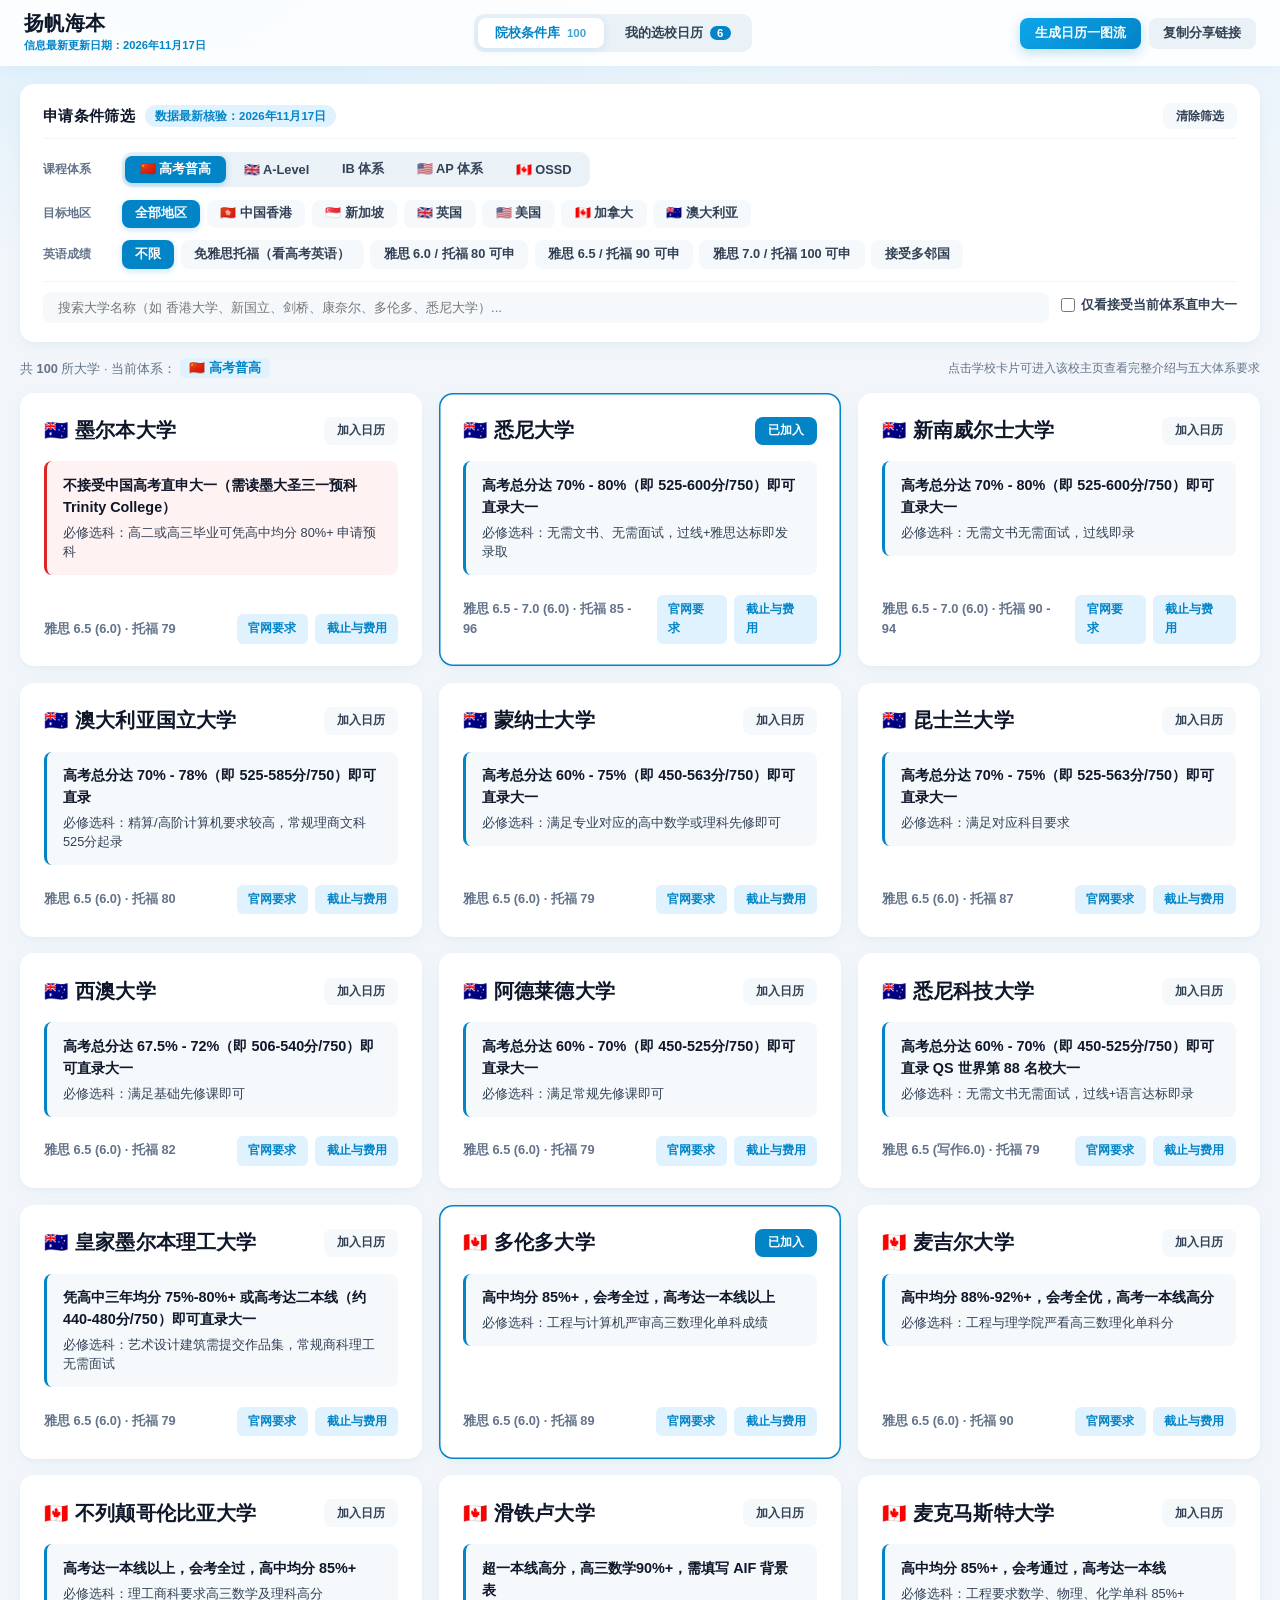
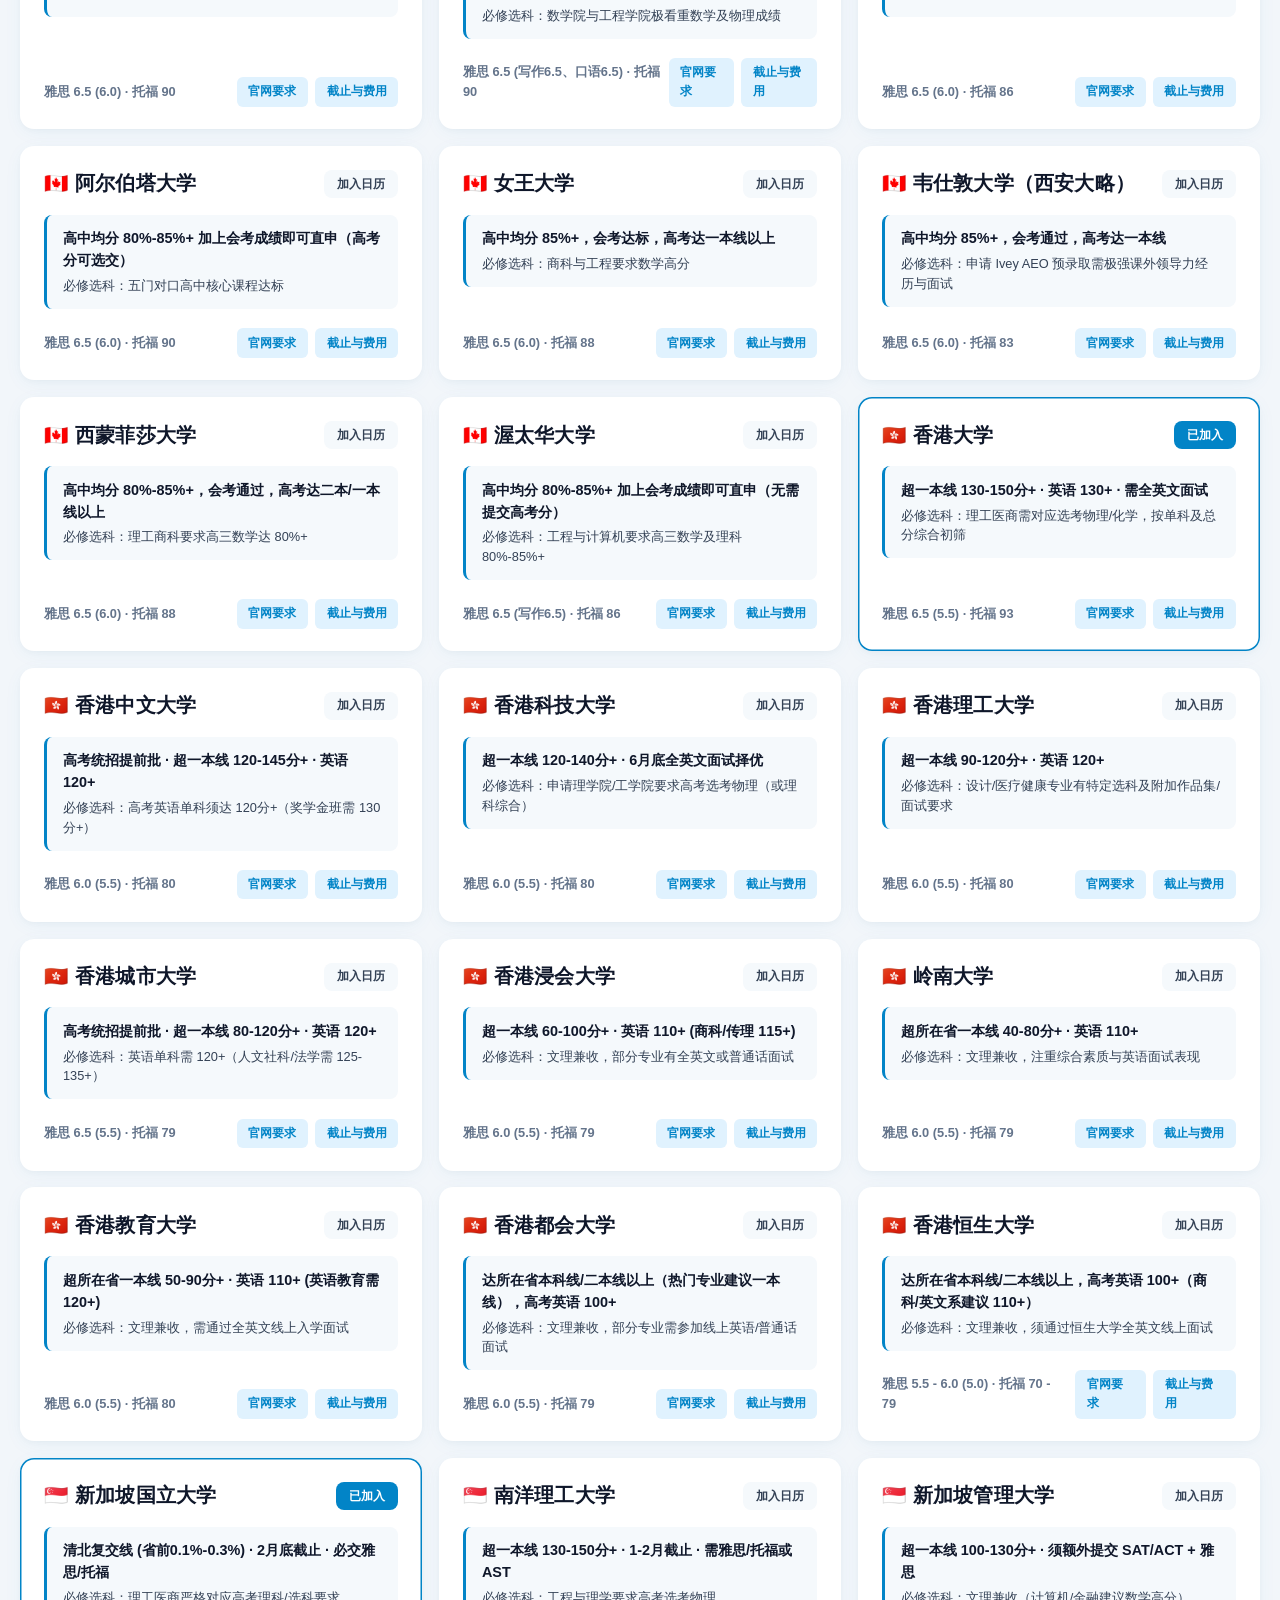
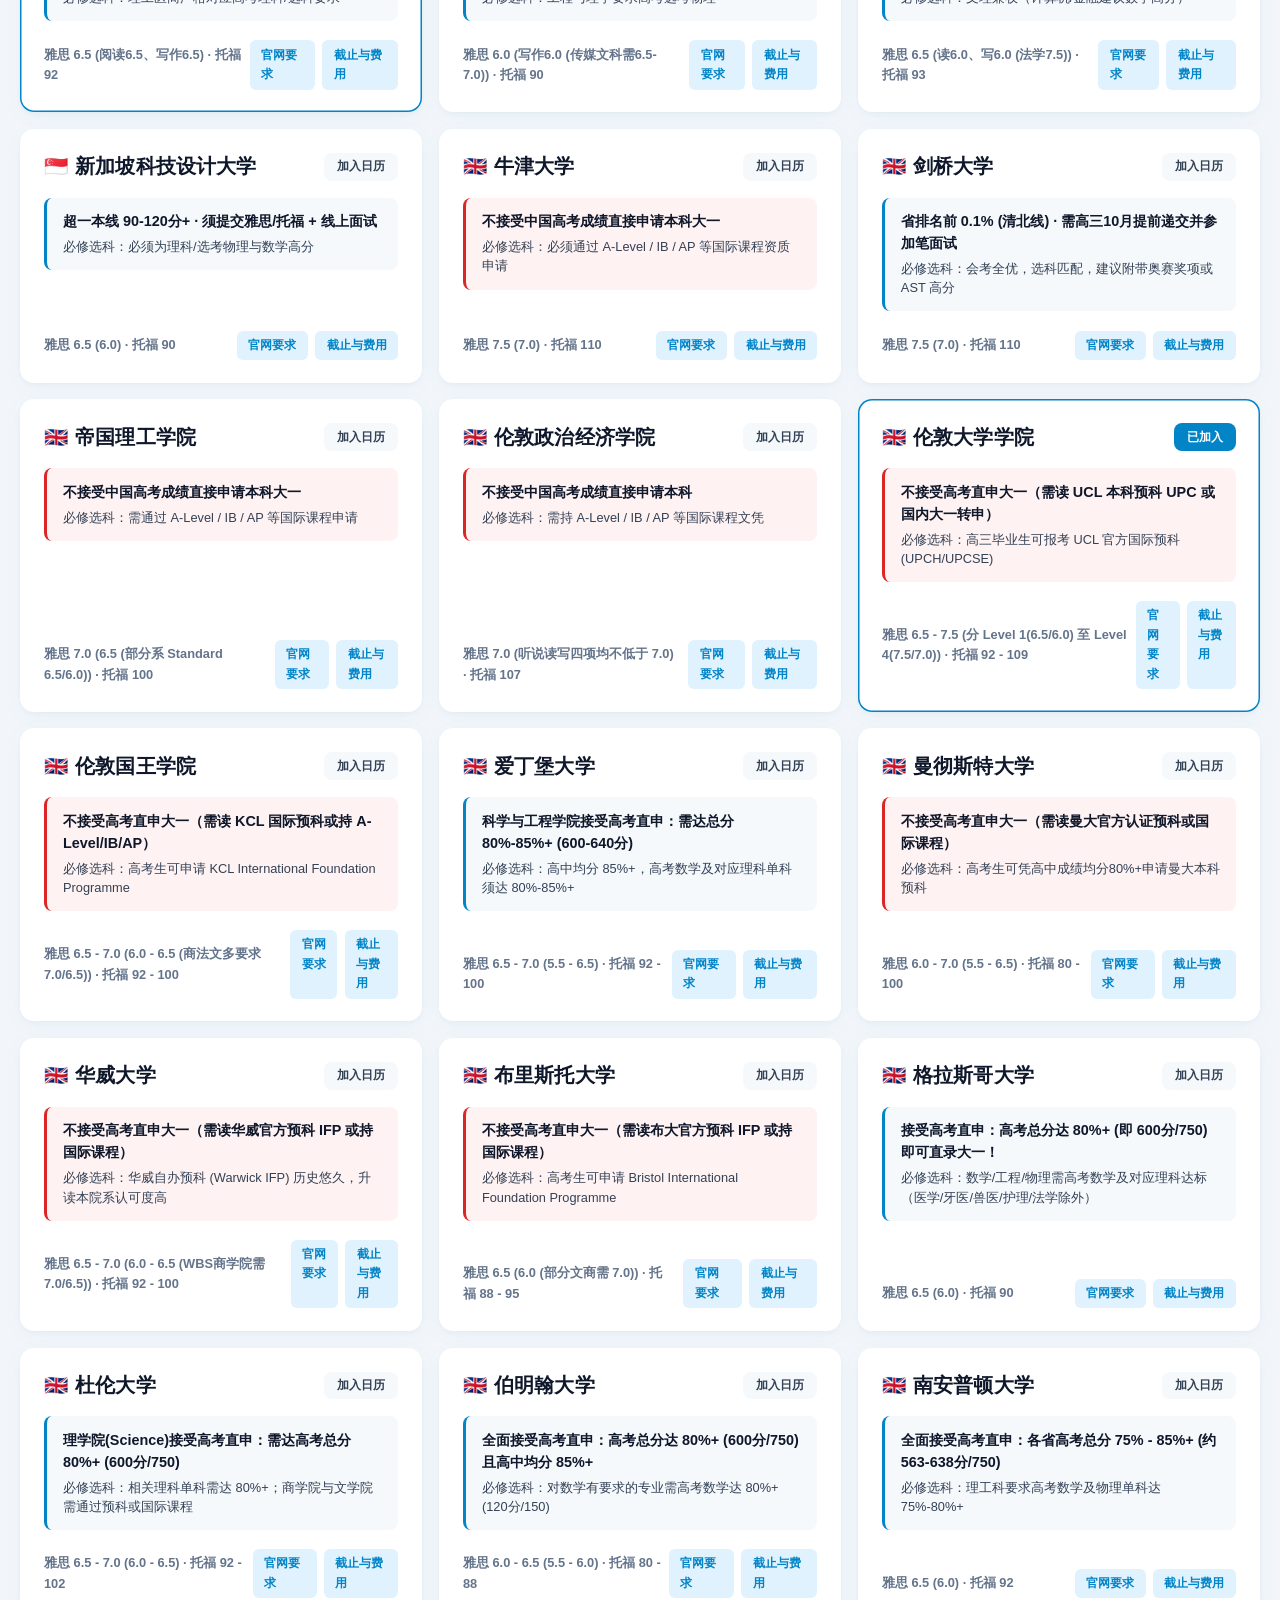
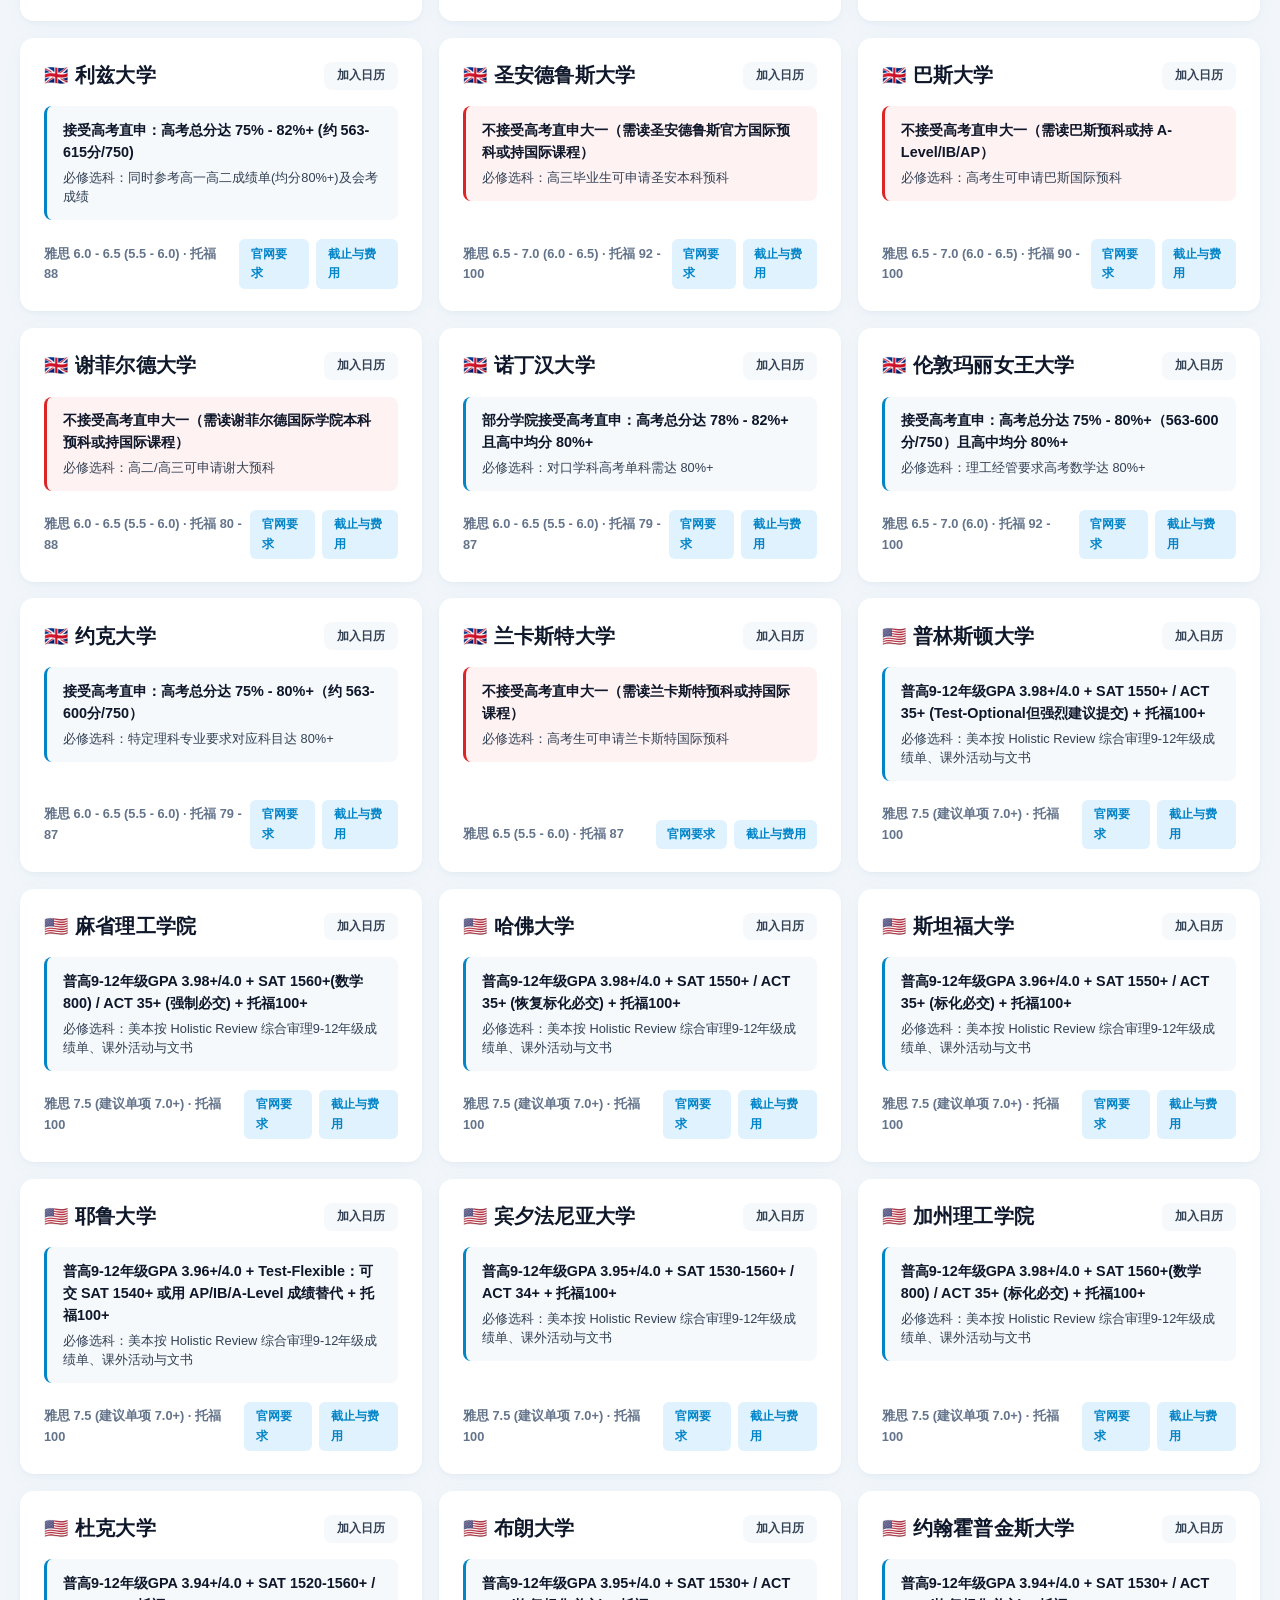
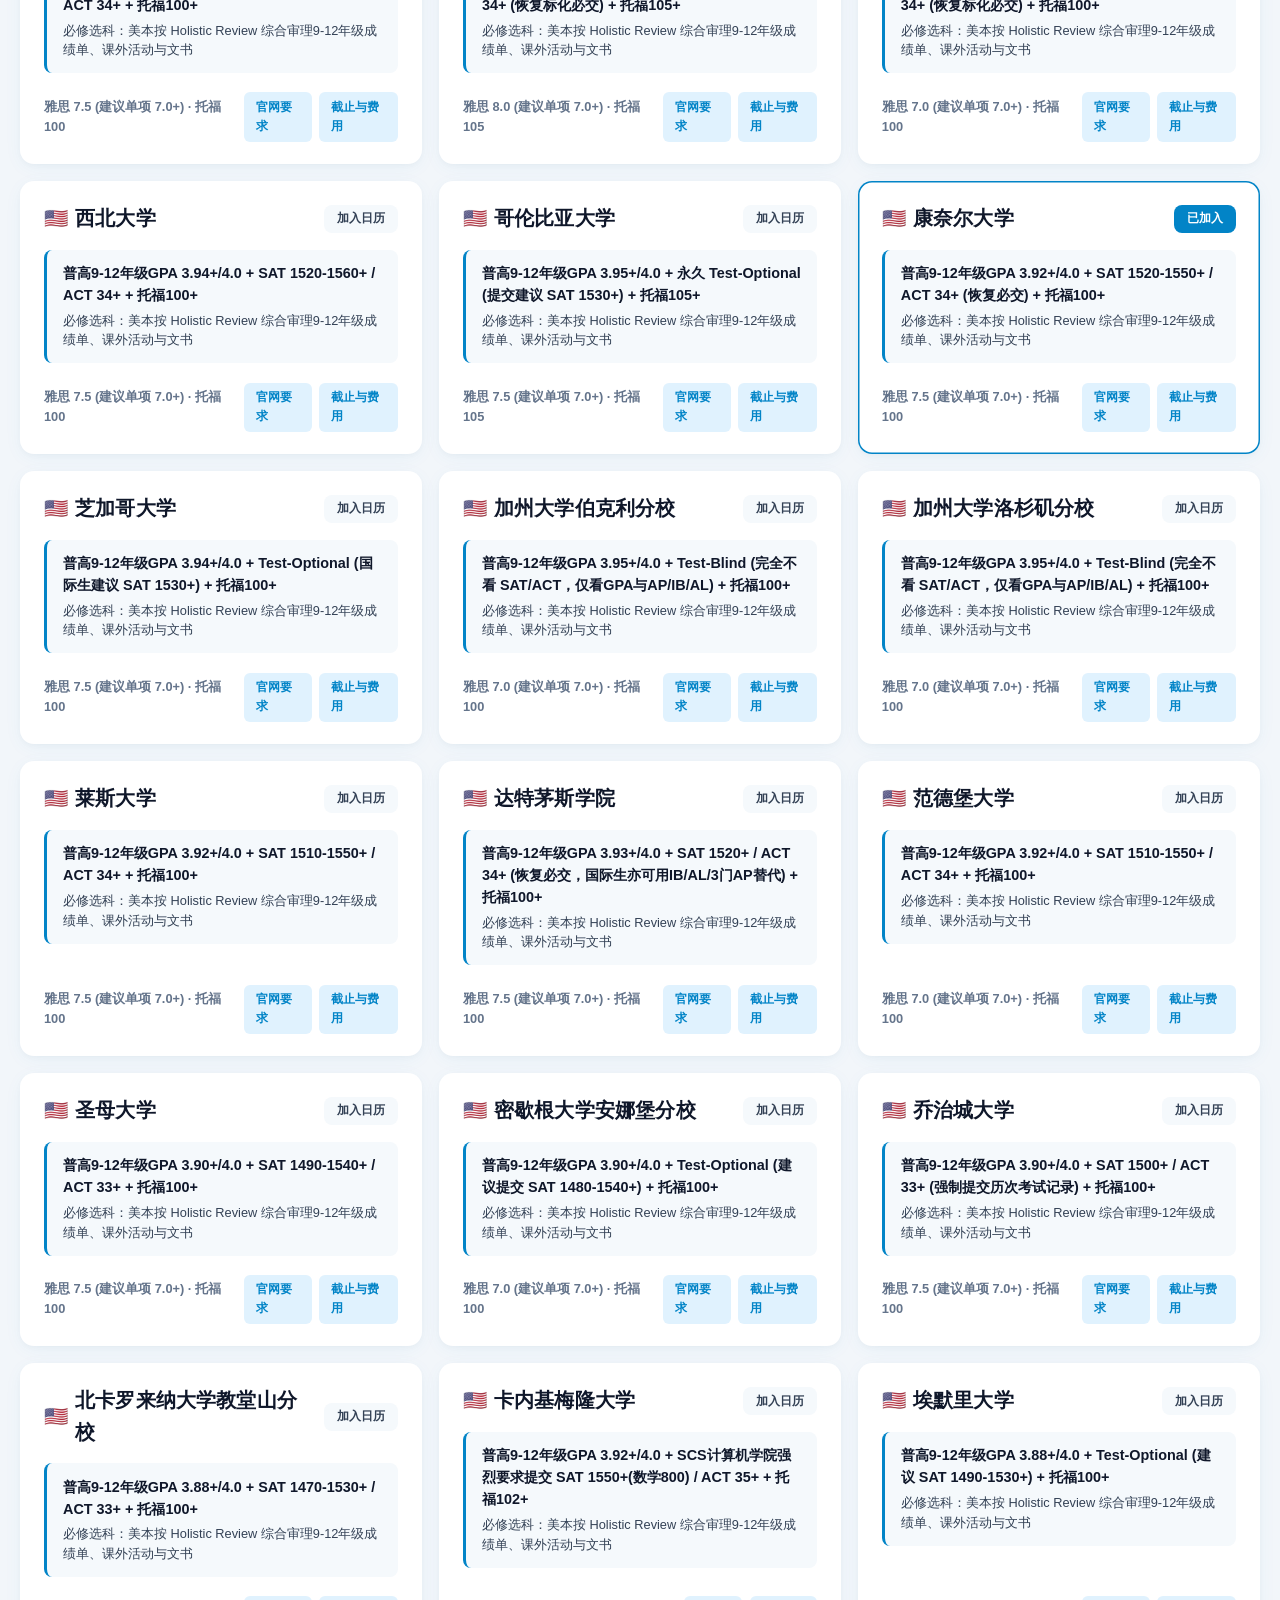
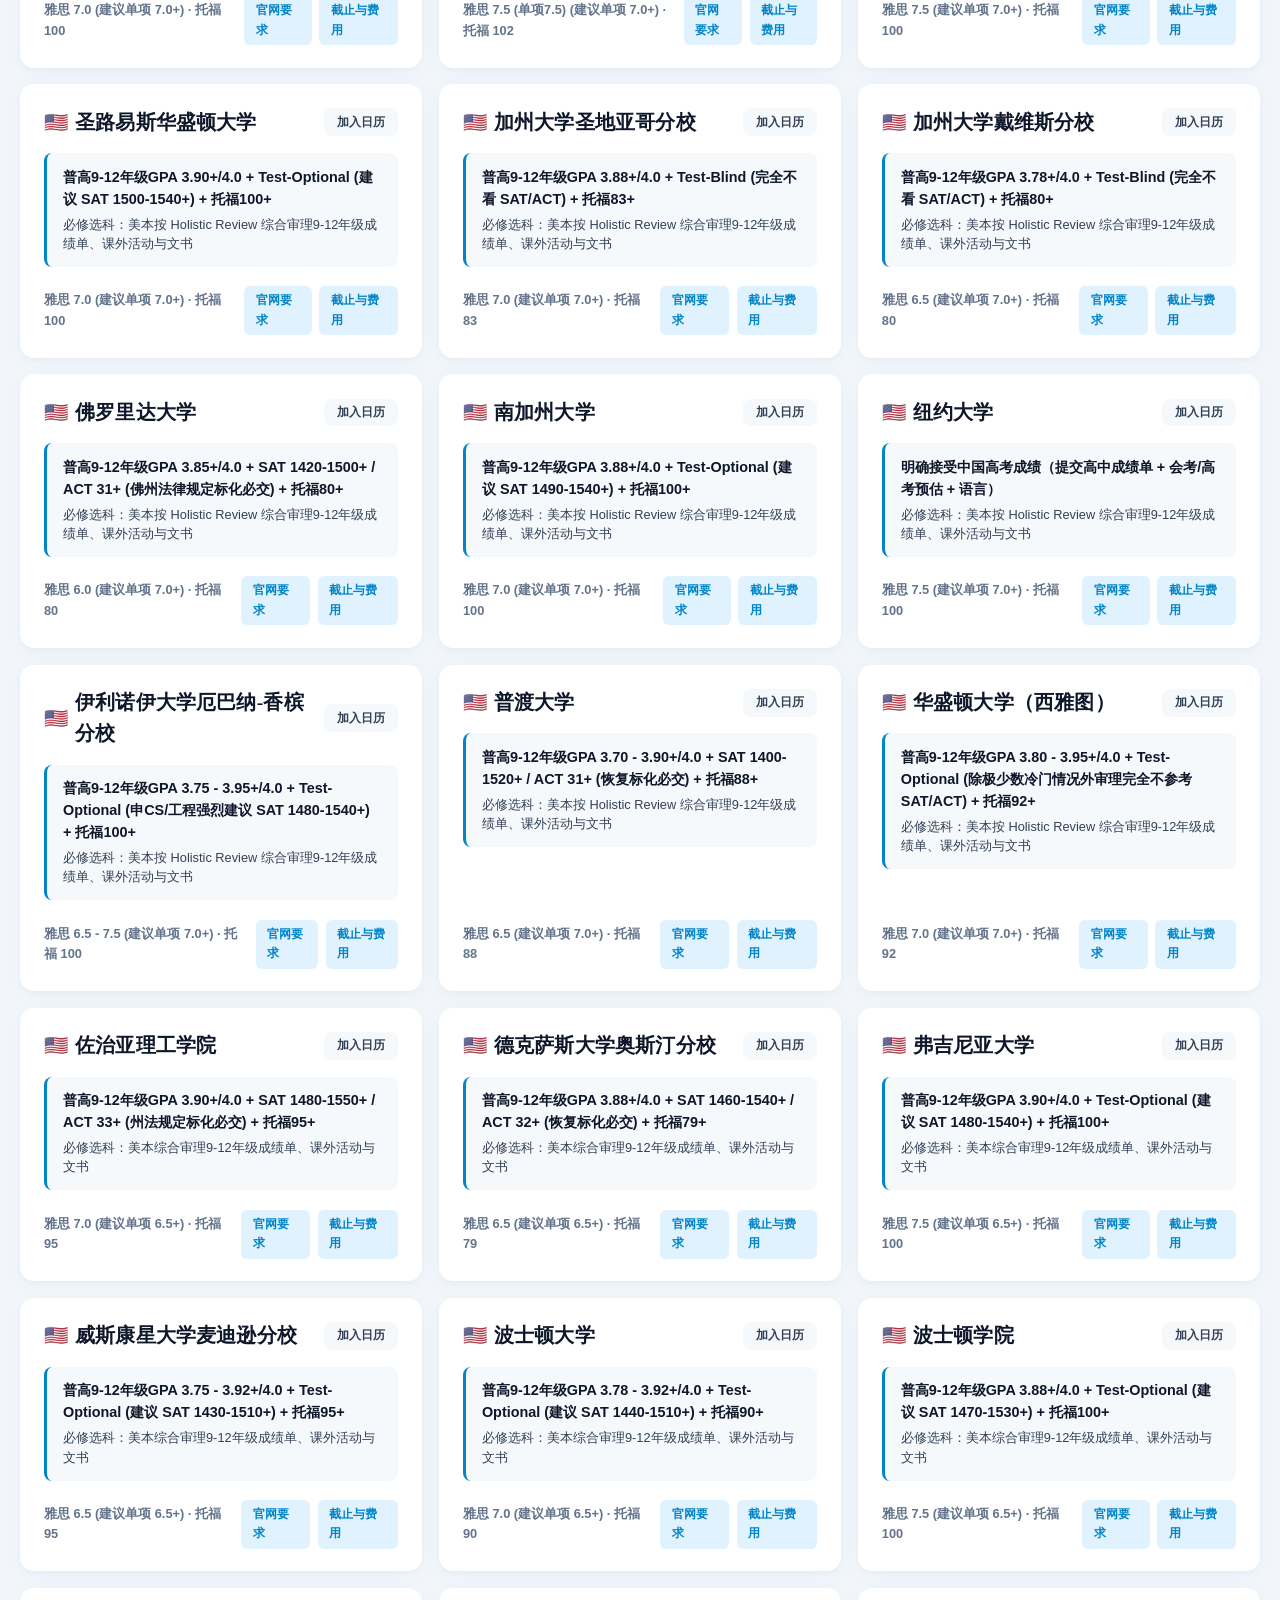
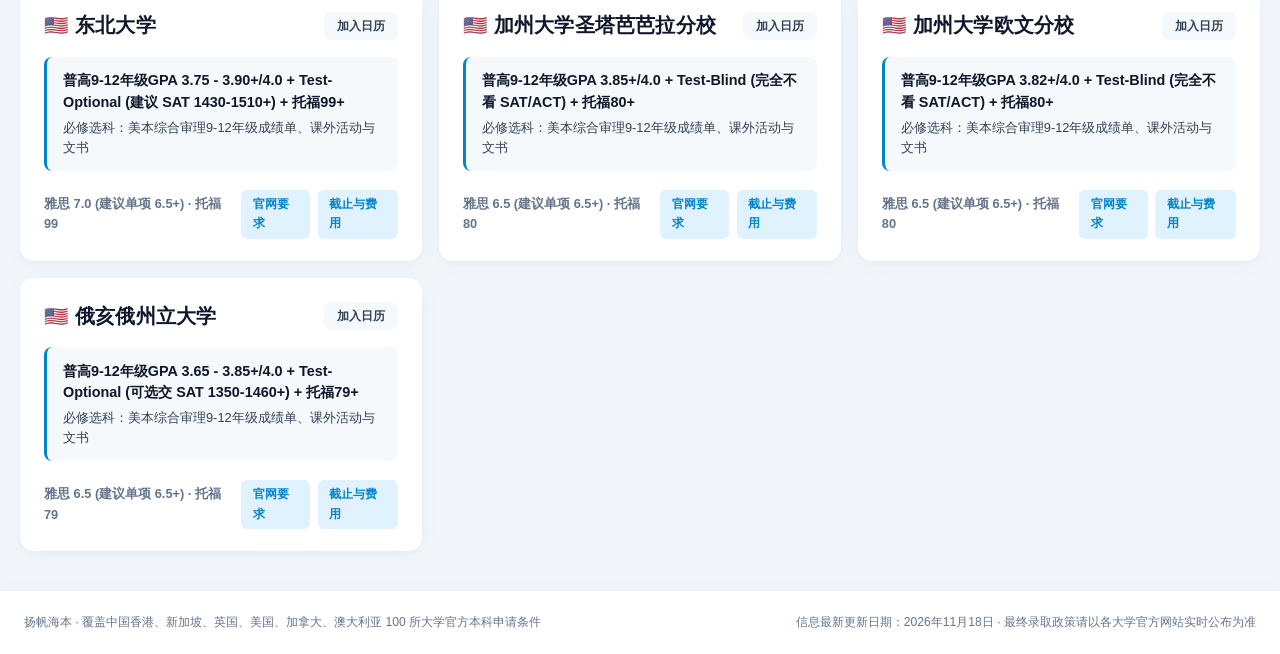
==== index.html @ 71307cbc "Add files via upload" ====
<!DOCTYPE html>
<html lang="zh-CN">
<head>
  <meta charset="UTF-8" />
  <meta name="viewport" content="width=device-width, initial-scale=1.0, maximum-scale=1.0, user-scalable=no, viewport-fit=cover" />
  <meta name="format-detection" content="telephone=no" />
  <title>扬帆海本 — 海外本科申请条件查询与选校日历</title>
  <style>
/* ============================================================================
   扬帆海本 — 远洋蔚蓝浅色系 · Bento 圆角卡片风 · 无 Logo · 稍大卡片版
   ============================================================================ */
:root {
  --bg-page: #f2f6fa;
  --bg-surface: #ffffff;
  --bg-subtle: #f5f9fc;
  --bg-dock: #eaf1f7;

  --text-main: #0f172a;
  --text-secondary: #334155;
  --text-muted: #64748b;

  --primary: #0284c7;
  --primary-hover: #0369a1;
  --primary-light: #e0f2fe;
  --primary-border: #bae6fd;

  --danger-bg: #fef2f2;
  --danger-text: #dc2626;

  --radius-sm: 8px;
  --radius-md: 14px;
  --radius-lg: 18px;
  --grid-gap: 1.05rem;

  --shadow-float: 0 4px 20px -2px rgba(2, 132, 199, 0.06), 0 2px 6px -1px rgba(15, 23, 42, 0.035);
  --shadow-float-hover: 0 14px 30px -4px rgba(2, 132, 199, 0.14), 0 4px 10px -2px rgba(15, 23, 42, 0.04);
  --shadow-modal: 0 24px 48px -12px rgba(15, 23, 42, 0.16);

  --ease-spring: cubic-bezier(0.16, 1, 0.3, 1);
  --font-serif: "Songti SC", "STSong", "Noto Serif SC", "Newsreader", Georgia, serif;
  --font-sans: "Inter", -apple-system, BlinkMacSystemFont, "PingFang SC", "Hiragino Sans GB", "Microsoft YaHei", sans-serif;
}

* {
  box-sizing: border-box;
  margin: 0;
  padding: 0;
}

body {
  font-family: var(--font-sans);
  background-color: var(--bg-page);
  background-image:
    radial-gradient(950px 380px at 15% 0%, rgba(186, 230, 253, 0.45), transparent 70%),
    radial-gradient(950px 380px at 85% 0%, rgba(224, 242, 254, 0.55), transparent 70%);
  background-repeat: no-repeat;
  color: var(--text-main);
  line-height: 1.6;
  -webkit-font-smoothing: antialiased;
  font-variant-numeric: tabular-nums;
  min-height: 100vh;
  display: flex;
  flex-direction: column;
}

@keyframes bentoFloatIn {
  from {
    opacity: 0;
    transform: translateY(8px);
  }
  to {
    opacity: 1;
    transform: translateY(0);
  }
}

/* ============================================================================
   1. STICKY FROSTED HEADER (No Logo)
   ============================================================================ */
.site-header {
  position: sticky;
  top: 0;
  z-index: 100;
  background: rgba(255, 255, 255, 0.86);
  backdrop-filter: blur(20px);
  -webkit-backdrop-filter: blur(20px);
  box-shadow: 0 2px 16px rgba(2, 132, 199, 0.06);
  padding: 0.72rem 1.5rem;
}

.header-inner {
  max-width: 1320px;
  margin: 0 auto;
  display: flex;
  align-items: center;
  justify-content: space-between;
  gap: 1rem;
  flex-wrap: wrap;
}

.brand-group {
  display: flex;
  align-items: center;
  cursor: pointer;
}

.brand-text-col {
  display: flex;
  flex-direction: column;
  gap: 0.1rem;
}

.brand-title {
  font-family: var(--font-serif);
  font-size: 1.28rem;
  font-weight: 800;
  letter-spacing: 0.02em;
  color: var(--text-main);
  line-height: 1.15;
}

.last-updated-tag {
  font-size: 0.7rem;
  color: var(--primary);
  font-weight: 600;
}

.nav-segmented {
  display: inline-flex;
  background: var(--bg-dock);
  padding: 0.24rem;
  border-radius: 10px;
  gap: 0.22rem;
}

.nav-seg-btn {
  background: transparent;
  border: none;
  color: var(--text-secondary);
  font-size: 0.84rem;
  font-weight: 700;
  padding: 0.4rem 1.1rem;
  border-radius: 8px;
  cursor: pointer;
  display: inline-flex;
  align-items: center;
  gap: 0.42rem;
  transition: all 0.2s var(--ease-spring);
}

.nav-seg-btn:hover {
  color: var(--primary);
}

.nav-seg-btn.active {
  background: #ffffff;
  color: var(--primary);
  box-shadow: 0 2px 8px rgba(2, 132, 199, 0.12);
}

.nav-count {
  font-size: 0.72rem;
  opacity: 0.75;
}

.badge-count {
  background: var(--primary);
  color: #ffffff;
  font-weight: 800;
  font-size: 0.71rem;
  padding: 0.04rem 0.46rem;
  border-radius: 999px;
}

.header-actions {
  display: flex;
  align-items: center;
  gap: 0.5rem;
}

.btn {
  display: inline-flex;
  align-items: center;
  justify-content: center;
  font-size: 0.81rem;
  font-weight: 600;
  padding: 0.44rem 0.92rem;
  border-radius: var(--radius-sm);
  border: none;
  cursor: pointer;
  transition: all 0.18s var(--ease-spring);
  text-decoration: none;
  white-space: nowrap;
}

.btn-header {
  background: var(--bg-dock);
  color: var(--text-secondary);
}

.btn-header:hover {
  background: var(--primary-light);
  color: var(--primary);
}

.btn-poster {
  background: linear-gradient(135deg, #0ea5e9 0%, #0284c7 100%);
  color: #ffffff;
  box-shadow: 0 4px 12px rgba(2, 132, 199, 0.25);
}

.btn-poster:hover {
  background: linear-gradient(135deg, #0284c7 0%, #0369a1 100%);
  transform: translateY(-1px);
}

.btn-subtle-light {
  background: var(--bg-dock);
  color: var(--text-secondary);
}

.btn-subtle-light:hover {
  background: var(--primary-light);
  color: var(--primary);
}

.btn-subtle-danger {
  background: var(--danger-bg);
  color: var(--danger-text);
}

.btn-subtle-danger:hover {
  background: #fee2e2;
}

/* ============================================================================
   2. TOP ALL-IN-ONE BENTO FILTER PANEL
   ============================================================================ */
.main-container {
  max-width: 1320px;
  width: 100%;
  margin: 1.1rem auto 2.5rem;
  padding: 0 1.25rem;
  flex: 1;
}

.control-console {
  background: var(--bg-surface);
  border: none;
  border-radius: var(--radius-md);
  padding: 1.2rem 1.45rem;
  box-shadow: var(--shadow-float);
  margin-bottom: var(--grid-gap);
  display: flex;
  flex-direction: column;
  gap: 0.78rem;
}

.console-header-row {
  display: flex;
  justify-content: space-between;
  align-items: center;
  padding-bottom: 0.55rem;
  border-bottom: 1px solid #f1f5f9;
}

.console-title-group {
  display: flex;
  align-items: center;
  gap: 0.65rem;
  flex-wrap: wrap;
}

.console-section-title {
  font-family: var(--font-serif);
  font-size: 0.94rem;
  font-weight: 800;
  color: var(--text-main);
  letter-spacing: 0.02em;
}

.console-update-badge {
  font-size: 0.72rem;
  font-weight: 600;
  color: var(--primary);
  background: var(--primary-light);
  padding: 0.12rem 0.6rem;
  border-radius: 999px;
}

.btn-clear-filters {
  background: var(--bg-subtle);
  border: none;
  color: var(--text-secondary);
  font-size: 0.75rem;
  font-weight: 600;
  padding: 0.3rem 0.8rem;
  border-radius: var(--radius-sm);
  cursor: pointer;
  transition: all 0.15s;
}

.btn-clear-filters:hover {
  background: var(--primary-light);
  color: var(--primary);
}

.console-row {
  display: flex;
  flex-wrap: wrap;
  align-items: center;
  gap: 0.65rem;
}

.console-label {
  font-size: 0.78rem;
  font-weight: 700;
  color: var(--text-muted);
  min-width: 68px;
}

#trackPillsContainer {
  display: inline-flex;
  flex-wrap: wrap;
  background: var(--bg-dock);
  padding: 0.24rem;
  border-radius: 10px;
  gap: 0.24rem;
  flex: 0 1 auto;
}

#trackPillsContainer .pill-btn {
  background: transparent;
  border-radius: 7px;
  padding: 0.34rem 0.9rem;
}

#trackPillsContainer .pill-btn.active {
  background: var(--primary);
  color: #ffffff;
  box-shadow: 0 2px 6px rgba(2, 132, 199, 0.28);
}

.pills-wrap {
  display: flex;
  flex-wrap: wrap;
  gap: 0.4rem;
  flex: 1;
}

.pill-btn {
  background: var(--bg-subtle);
  border: none;
  color: var(--text-secondary);
  padding: 0.35rem 0.84rem;
  border-radius: var(--radius-sm);
  font-size: 0.8rem;
  font-weight: 600;
  cursor: pointer;
  transition: all 0.16s var(--ease-spring);
}

.pill-btn:hover {
  background: var(--primary-light);
  color: var(--primary);
}

.pill-btn.active {
  background: var(--primary);
  color: #ffffff;
  box-shadow: 0 2px 6px rgba(2, 132, 199, 0.22);
}

.filter-bar {
  display: flex;
  flex-wrap: wrap;
  align-items: center;
  justify-content: space-between;
  gap: 0.75rem;
  padding-top: 0.6rem;
  border-top: 1px solid #f1f5f9;
}

.search-box {
  flex: 1;
  min-width: 240px;
}

.search-input {
  width: 100%;
  padding: 0.5rem 0.95rem;
  border: none;
  border-radius: var(--radius-sm);
  background: var(--bg-subtle);
  color: var(--text-main);
  font-size: 0.82rem;
  outline: none;
  transition: all 0.15s;
}

.search-input:focus {
  background: var(--primary-light);
  box-shadow: inset 0 0 0 1.5px var(--primary);
}

.checkbox-label {
  display: inline-flex;
  align-items: center;
  gap: 0.38rem;
  font-size: 0.8rem;
  font-weight: 600;
  color: var(--text-secondary);
  cursor: pointer;
  user-select: none;
}

.checkbox-label input {
  accent-color: var(--primary);
  width: 14px;
  height: 14px;
}

.status-summary-bar {
  display: flex;
  justify-content: space-between;
  align-items: center;
  margin-bottom: 0.85rem;
  font-size: 0.8rem;
  color: var(--text-muted);
  flex-wrap: wrap;
  gap: 0.5rem;
}

.active-track-indicator {
  background: var(--primary-light);
  color: var(--primary);
  padding: 0.15rem 0.6rem;
  border-radius: 6px;
  font-weight: 700;
}

.summary-hint {
  font-size: 0.76rem;
  color: var(--text-muted);
}

/* ============================================================================
   3. LARGER THREE-SECTION BENTO UNIVERSITY CARDS
   ============================================================================ */
.uni-grid {
  display: grid;
  grid-template-columns: repeat(auto-fill, minmax(375px, 1fr));
  gap: var(--grid-gap);
}

@media (max-width: 500px) {
  .uni-grid {
    grid-template-columns: 1fr;
  }
}

.uni-card {
  background: var(--bg-surface);
  border: none;
  border-radius: var(--radius-md);
  padding: 1.4rem 1.5rem;
  display: flex;
  flex-direction: column;
  gap: 0.95rem;
  box-shadow: var(--shadow-float);
  transition: transform 0.24s var(--ease-spring), box-shadow 0.24s var(--ease-spring);
  animation: bentoFloatIn 0.26s var(--ease-spring) backwards;
  cursor: pointer;
}

.uni-card:hover {
  transform: translateY(-4px);
  box-shadow: var(--shadow-float-hover);
}

.uni-card.in-shortlist {
  box-shadow: inset 0 0 0 1.5px var(--primary), var(--shadow-float);
}

.card-top-row {
  display: flex;
  justify-content: space-between;
  align-items: center;
  gap: 0.5rem;
}

.uni-name-zh {
  font-family: var(--font-serif);
  font-size: 1.22rem;
  font-weight: 800;
  color: var(--text-main);
  display: flex;
  align-items: center;
  gap: 0.42rem;
  letter-spacing: 0.01em;
}

.uni-card:hover .uni-name-zh {
  color: var(--primary);
}

.btn-shortlist-mini {
  background: var(--bg-subtle);
  border: none;
  color: var(--text-secondary);
  padding: 0.34rem 0.82rem;
  border-radius: var(--radius-sm);
  font-size: 0.78rem;
  font-weight: 700;
  cursor: pointer;
  transition: all 0.15s;
  flex-shrink: 0;
}

.btn-shortlist-mini:hover {
  background: var(--primary-light);
  color: var(--primary);
}

.btn-shortlist-mini.added {
  background: var(--primary);
  color: #ffffff;
}

.card-req-line {
  font-family: var(--font-sans);
  font-size: 0.9rem;
  font-weight: 600;
  color: var(--text-secondary);
  background: var(--bg-subtle);
  padding: 0.85rem 1rem;
  border-radius: var(--radius-sm);
  border-left: 3.5px solid var(--primary);
  line-height: 1.52;
}

.card-req-line.not-accepted {
  background: var(--danger-bg);
  border-left-color: var(--danger-text);
  color: #991b1b;
}

.card-bottom-row {
  display: flex;
  justify-content: space-between;
  align-items: center;
  gap: 0.5rem;
  margin-top: auto;
  padding-top: 0.25rem;
}

.card-lang-text {
  font-size: 0.8rem;
  color: var(--text-muted);
  font-weight: 600;
}

.card-links-group {
  display: flex;
  gap: 0.45rem;
}

.card-direct-link {
  font-size: 0.76rem;
  font-weight: 700;
  color: var(--primary);
  background: var(--primary-light);
  padding: 0.32rem 0.72rem;
  border-radius: 6px;
  text-decoration: none;
  transition: all 0.15s;
}

.card-direct-link:hover {
  background: var(--primary);
  color: #ffffff;
}

/* ============================================================================
   4. SECONDARY DETAIL PAGE (Independent Rounded Rectangle Cards)
   ============================================================================ */
.detail-view-workspace {
  animation: bentoFloatIn 0.25s var(--ease-spring);
}

.detail-unified-sheet {
  display: flex;
  flex-direction: column;
  gap: var(--grid-gap);
}

.detail-top-bar {
  padding: 0.95rem 1.4rem;
  background: var(--bg-surface);
  border: none;
  border-radius: var(--radius-md);
  box-shadow: var(--shadow-float);
  display: flex;
  justify-content: space-between;
  align-items: center;
}

.btn-back {
  background: var(--bg-subtle);
  border: none;
  color: var(--text-main);
  font-size: 0.8rem;
  font-weight: 700;
  padding: 0.42rem 0.95rem;
  border-radius: var(--radius-sm);
  cursor: pointer;
  transition: all 0.15s;
}

.btn-back:hover {
  background: var(--primary-light);
  color: var(--primary);
}

.detail-hero-section {
  padding: 1.85rem 2.05rem;
  background: linear-gradient(135deg, #0369a1 0%, #0284c7 60%, #0ea5e9 100%);
  color: #ffffff;
  border-radius: var(--radius-md);
  box-shadow: 0 10px 26px -4px rgba(2, 132, 199, 0.25);
}

.detail-title-zh {
  font-family: var(--font-serif);
  font-size: 1.75rem;
  font-weight: 800;
  display: flex;
  align-items: center;
  gap: 0.6rem;
  flex-wrap: wrap;
  letter-spacing: 0.02em;
}

.detail-title-en {
  font-size: 0.86rem;
  color: #e0f2fe;
  margin-top: 0.2rem;
}

.detail-intro-text {
  margin-top: 1rem;
  font-size: 0.93rem;
  color: #f0f9ff;
  line-height: 1.75;
}

.detail-meta-strip {
  display: flex;
  flex-wrap: wrap;
  gap: 1.5rem;
  margin-top: 1.15rem;
  padding-top: 0.95rem;
  border-top: 1px solid rgba(255, 255, 255, 0.2);
  font-size: 0.81rem;
  color: #e0f2fe;
}

.detail-block {
  padding: 1.4rem 1.6rem;
  background: var(--bg-surface);
  border: none;
  border-radius: var(--radius-md);
  box-shadow: var(--shadow-float);
}

.detail-block-title {
  font-family: var(--font-serif);
  font-size: 1.05rem;
  font-weight: 800;
  color: var(--text-main);
  margin-bottom: 0.95rem;
  letter-spacing: 0.01em;
}

.detail-links-row {
  display: grid;
  grid-template-columns: repeat(auto-fit, minmax(200px, 1fr));
  gap: 0.75rem;
}

.detail-link-box {
  background: var(--primary-light);
  border: none;
  border-radius: var(--radius-sm);
  padding: 0.78rem 1.05rem;
  color: var(--primary);
  font-weight: 700;
  font-size: 0.83rem;
  text-decoration: none;
  display: flex;
  justify-content: space-between;
  align-items: center;
  transition: all 0.15s;
}

.detail-link-box:hover {
  background: var(--primary);
  color: #ffffff;
}

.detail-info-grid {
  display: grid;
  grid-template-columns: repeat(auto-fit, minmax(280px, 1fr));
  gap: var(--grid-gap);
  margin-top: 0.85rem;
}

.detail-info-item {
  background: var(--bg-subtle);
  border: none;
  padding: 0.95rem 1.1rem;
  border-radius: var(--radius-sm);
  font-size: 0.84rem;
  color: var(--text-secondary);
}

.detail-info-item strong {
  display: block;
  color: var(--text-main);
  margin-bottom: 0.25rem;
  font-size: 0.82rem;
}

/* ============================================================================
   5. 4×3 INDEPENDENT MONTH CARD WALL
   ============================================================================ */
.timeline-workspace {
  animation: bentoFloatIn 0.25s var(--ease-spring);
}

.calendar-sheet-container {
  display: flex;
  flex-direction: column;
  gap: var(--grid-gap);
}

.calendar-header-banner {
  padding: 1.4rem 1.6rem;
  background: var(--bg-surface);
  border: none;
  border-radius: var(--radius-md);
  box-shadow: var(--shadow-float);
  display: flex;
  flex-direction: column;
  gap: 0.95rem;
}

.calendar-banner-top {
  display: flex;
  justify-content: space-between;
  align-items: flex-start;
  flex-wrap: wrap;
  gap: 1rem;
}

.calendar-title-row {
  display: flex;
  align-items: center;
  gap: 0.65rem;
  flex-wrap: wrap;
}

.calendar-main-title {
  font-family: var(--font-serif);
  font-size: 1.32rem;
  font-weight: 800;
  color: var(--text-main);
}

.calendar-track-tag {
  font-size: 0.75rem;
  font-weight: 700;
  background: var(--primary-light);
  color: var(--primary);
  padding: 0.18rem 0.65rem;
  border-radius: 6px;
}

.calendar-sub-desc {
  font-size: 0.8rem;
  color: var(--text-muted);
  margin-top: 0.2rem;
}

.calendar-actions-group {
  display: flex;
  flex-wrap: wrap;
  gap: 0.5rem;
}

.shortlist-pills-row {
  display: flex;
  flex-wrap: wrap;
  gap: 0.48rem;
}

.shortlist-chip {
  display: inline-flex;
  align-items: center;
  gap: 0.45rem;
  font-size: 0.8rem;
  font-weight: 700;
  padding: 0.32rem 0.8rem;
  border-radius: var(--radius-sm);
  cursor: pointer;
  border: none;
  transition: transform 0.15s;
}

.shortlist-chip:hover {
  transform: translateY(-1px);
}

.chip-remove {
  background: none;
  border: none;
  color: inherit;
  opacity: 0.65;
  cursor: pointer;
  font-weight: 800;
  font-size: 0.92rem;
  line-height: 1;
}

.chip-remove:hover {
  opacity: 1;
}

.calendar-months-grid {
  display: grid;
  grid-template-columns: repeat(4, 1fr);
  gap: var(--grid-gap);
}

@media (max-width: 1024px) {
  .calendar-months-grid {
    grid-template-columns: repeat(2, 1fr);
  }
}

@media (max-width: 600px) {
  .calendar-months-grid {
    grid-template-columns: 1fr;
  }
}

.cal-month-cell {
  background: var(--bg-surface);
  border: none;
  border-radius: var(--radius-md);
  box-shadow: var(--shadow-float);
  display: flex;
  flex-direction: column;
  min-height: 185px;
  overflow: hidden;
  transition: transform 0.22s var(--ease-spring), box-shadow 0.22s var(--ease-spring);
}

.cal-month-cell:hover {
  transform: translateY(-2px);
  box-shadow: var(--shadow-float-hover);
}

.cal-month-top {
  padding: 0.72rem 1.05rem;
  display: flex;
  justify-content: space-between;
  align-items: baseline;
  background: var(--bg-subtle);
}

.cal-month-cell.has-events .cal-month-top {
  background: var(--primary-light);
}

.cal-month-title {
  font-family: var(--font-serif);
  font-size: 1rem;
  font-weight: 800;
  color: var(--text-main);
  display: flex;
  align-items: baseline;
  gap: 0.4rem;
}

.cal-month-cell.has-events .cal-month-title {
  color: var(--primary-hover);
}

.cal-month-en {
  font-family: var(--font-sans);
  font-size: 0.68rem;
  font-weight: 700;
  color: var(--text-muted);
  letter-spacing: 0.05em;
}

.cal-month-phase {
  font-size: 0.71rem;
  font-weight: 600;
  color: var(--text-muted);
}

.cal-month-events {
  padding: 0.78rem 0.9rem;
  display: flex;
  flex-direction: column;
  gap: 0.45rem;
  flex: 1;
}

.cal-event-pill {
  padding: 0.52rem 0.72rem;
  border-radius: var(--radius-sm);
  border: none !important;
  display: flex;
  justify-content: space-between;
  align-items: center;
  gap: 0.5rem;
  cursor: pointer;
  transition: transform 0.15s;
}

.cal-event-pill:hover {
  transform: translateX(2px);
}

.cal-event-left {
  min-width: 0;
}

.cal-event-school-name {
  font-size: 0.81rem;
  font-weight: 800;
  line-height: 1.25;
}

.cal-event-round-name {
  font-size: 0.72rem;
  opacity: 0.85;
  margin-top: 0.1rem;
}

.cal-event-date-tag {
  font-size: 0.71rem;
  font-weight: 800;
  background: rgba(255, 255, 255, 0.85);
  padding: 0.16rem 0.48rem;
  border-radius: 6px;
  white-space: nowrap;
  flex-shrink: 0;
}

.cal-empty-note {
  margin: auto 0;
  text-align: center;
  font-size: 0.74rem;
  color: #cbd5e1;
}

.conflict-alerts-box {
  padding: 1.3rem 1.6rem;
  background: var(--bg-surface);
  border: none;
  border-radius: var(--radius-md);
  box-shadow: var(--shadow-float);
}

.conflict-title {
  font-family: var(--font-serif);
  font-size: 0.92rem;
  font-weight: 800;
  color: var(--text-main);
  margin-bottom: 0.6rem;
}

.conflict-list {
  list-style: none;
  display: grid;
  grid-template-columns: repeat(auto-fit, minmax(300px, 1fr));
  gap: 0.55rem;
  font-size: 0.79rem;
  color: var(--text-secondary);
}

.conflict-list li {
  background: var(--bg-subtle);
  border-left: 3px solid var(--primary);
  padding: 0.52rem 0.8rem;
  border-radius: 6px;
}

.comparison-table {
  width: 100%;
  border-collapse: collapse;
  font-size: 0.84rem;
  text-align: left;
}

.comparison-table th,
.comparison-table td {
  padding: 0.78rem 0.95rem;
  border-bottom: 1px solid #f1f5f9;
  vertical-align: top;
}

.comparison-table th {
  background: var(--bg-subtle);
  font-weight: 700;
  color: var(--text-secondary);
}

/* ============================================================================
   6. FOOTER & MODAL
   ============================================================================ */
.site-footer {
  background: #ffffff;
  color: var(--text-muted);
  padding: 1.35rem 1.5rem;
  margin-top: auto;
  font-size: 0.76rem;
  box-shadow: 0 -2px 12px rgba(2, 132, 199, 0.04);
}

.footer-inner {
  max-width: 1320px;
  margin: 0 auto;
  display: flex;
  flex-wrap: wrap;
  justify-content: space-between;
  gap: 0.75rem;
}

.modal-backdrop {
  position: fixed;
  inset: 0;
  background: rgba(15, 23, 42, 0.45);
  backdrop-filter: blur(6px);
  display: flex;
  align-items: center;
  justify-content: center;
  z-index: 200;
  padding: 1rem;
}

.modal-content {
  background: var(--bg-surface);
  border-radius: var(--radius-lg);
  max-width: 960px;
  width: 100%;
  max-height: 90vh;
  overflow-y: auto;
  box-shadow: var(--shadow-modal);
  padding: 1.4rem 1.6rem;
}

.modal-header {
  display: flex;
  justify-content: space-between;
  align-items: center;
  padding-bottom: 0.85rem;
  border-bottom: 1px solid #f1f5f9;
  margin-bottom: 1rem;
}

.modal-title-text {
  font-family: var(--font-serif);
  font-size: 1.14rem;
  font-weight: 800;
}

.modal-sub-text {
  font-size: 0.78rem;
  color: var(--text-muted);
  margin-top: 0.1rem;
}

.modal-close {
  background: var(--bg-subtle);
  border: none;
  border-radius: var(--radius-sm);
  padding: 0.34rem 0.88rem;
  font-size: 0.8rem;
  font-weight: 700;
  cursor: pointer;
}

.toast-notification {
  position: fixed;
  bottom: 1.5rem;
  right: 1.5rem;
  background: var(--primary);
  color: #ffffff;
  padding: 0.7rem 1.2rem;
  border-radius: 999px;
  box-shadow: 0 8px 20px rgba(2, 132, 199, 0.3);
  font-size: 0.83rem;
  font-weight: 600;
  z-index: 300;
}

.hidden {
  display: none !important;
}


/* WeChat & Mobile WebView Optimizations */
html {
  -webkit-text-size-adjust: 100%;
  -webkit-tap-highlight-color: transparent;
}
@media (max-width: 640px) {
  .site-header {
    padding: 0.6rem 0.9rem;
  }
  .header-inner {
    gap: 0.6rem;
  }
  .brand-logo {
    width: 36px;
    height: 36px;
  }
  .brand-title {
    font-size: 1.08rem;
  }
  .last-updated-tag {
    font-size: 0.64rem;
  }
  .nav-segmented {
    width: 100%;
    justify-content: center;
    order: 3;
  }
  .nav-seg-btn {
    flex: 1;
    justify-content: center;
    padding: 0.38rem 0.5rem;
  }
  .main-container {
    padding: 0 0.85rem;
    margin-top: 0.85rem;
  }
  .control-console {
    padding: 0.95rem 1rem;
  }
  .console-label {
    min-width: 100%;
    margin-bottom: -0.25rem;
  }
  .uni-grid {
    grid-template-columns: 1fr;
  }
  .detail-hero-section {
    padding: 1.35rem 1.25rem;
  }
  .detail-title-zh {
    font-size: 1.4rem;
  }
  .detail-block {
    padding: 1.1rem 1.15rem;
  }
}

</style>
</head>
<body>
  <header class="site-header">
    <div class="header-inner">
      <div id="brandHomeTrigger" class="brand-group" title="返回首页">
        <div class="brand-text-col">
          <span class="brand-title">扬帆海本</span>
          <span class="last-updated-tag">信息最新更新日期：2026年11月17日</span>
        </div>
      </div>

      <nav class="nav-segmented" aria-label="主导航">
        <button id="navBtnDirectory" class="nav-seg-btn active" type="button">
          <span>院校条件库</span>
          <span id="totalUniBadge" class="nav-count">100</span>
        </button>
        <button id="navBtnCalendar" class="nav-seg-btn" type="button">
          <span>我的选校日历</span>
          <span id="shortlistCountBadge" class="badge-count">0</span>
        </button>
      </nav>

      <div class="header-actions">
        <button id="btnGeneratePosterTop" class="btn btn-poster" type="button">生成日历一图流</button>
        <button id="btnShareUrl" class="btn btn-header" type="button">复制分享链接</button>
      </div>
    </div>
  </header>

  <main class="main-container">
    <section id="globalFilterConsole" class="control-console" aria-label="筛选条件">
      <div class="console-header-row">
        <div class="console-title-group">
          <span class="console-section-title">申请条件筛选</span>
          <span class="console-update-badge">数据最新核验：2026年11月17日</span>
        </div>
        <button id="btnClearFilters" class="btn-clear-filters" type="button">清除筛选</button>
      </div>

      <div class="console-row">
        <div class="console-label">课程体系</div>
        <div id="trackPillsContainer" class="pills-wrap">
          <button class="pill-btn active" data-track="gaokao" type="button">🇨🇳 高考普高</button>
          <button class="pill-btn" data-track="alevel" type="button">🇬🇧 A-Level</button>
          <button class="pill-btn" data-track="ib" type="button">IB 体系</button>
          <button class="pill-btn" data-track="ap" type="button">🇺🇸 AP 体系</button>
          <button class="pill-btn" data-track="ossd" type="button">🇨🇦 OSSD</button>
        </div>
      </div>

      <div class="console-row">
        <div class="console-label">目标地区</div>
        <div id="regionPillsContainer" class="pills-wrap">
          <button class="pill-btn active" data-region="ALL" type="button">全部地区</button>
          <button class="pill-btn" data-region="HK" type="button">🇭🇰 中国香港</button>
          <button class="pill-btn" data-region="SG" type="button">🇸🇬 新加坡</button>
          <button class="pill-btn" data-region="UK" type="button">🇬🇧 英国</button>
          <button class="pill-btn" data-region="US" type="button">🇺🇸 美国</button>
          <button class="pill-btn" data-region="CA" type="button">🇨🇦 加拿大</button>
          <button class="pill-btn" data-region="AU" type="button">🇦🇺 澳大利亚</button>
        </div>
      </div>

      <div class="console-row">
        <div class="console-label">英语成绩</div>
        <div id="langPillsContainer" class="pills-wrap">
          <button class="pill-btn active" data-lang="ALL" type="button">不限</button>
          <button class="pill-btn" data-lang="GAOKAO_ENG" type="button">免雅思托福（看高考英语）</button>
          <button class="pill-btn" data-lang="IELTS_60" type="button">雅思 6.0 / 托福 80 可申</button>
          <button class="pill-btn" data-lang="IELTS_65" type="button">雅思 6.5 / 托福 90 可申</button>
          <button class="pill-btn" data-lang="IELTS_70" type="button">雅思 7.0 / 托福 100 可申</button>
          <button class="pill-btn" data-lang="DET" type="button">接受多邻国</button>
        </div>
      </div>

      <div class="filter-bar">
        <div class="search-box">
          <input
            id="searchInput"
            class="search-input"
            type="search"
            placeholder="搜索大学名称（如 香港大学、新国立、剑桥、康奈尔、多伦多、悉尼大学）..."
          />
        </div>

        <div class="filter-toggles">
          <label class="checkbox-label">
            <input id="chkAcceptedOnly" type="checkbox" />
            <span>仅看接受当前体系直申大一</span>
          </label>
        </div>
      </div>
    </section>

    <section id="directoryViewSection">
      <div class="status-summary-bar">
        <div>
          共 <strong id="visibleUniCount">0</strong> 所大学 · 当前体系：
          <span id="activeTrackLabel" class="active-track-indicator">🇨🇳 高考普高</span>
        </div>
        <div class="summary-hint">点击学校卡片可进入该校主页查看完整介绍与五大体系要求</div>
      </div>

      <div id="uniCardsGrid" class="uni-grid"></div>
    </section>

    <section id="detailViewSection" class="detail-view-workspace hidden">
      <div id="detailPageContent"></div>
    </section>

    <section id="timelineViewSection" class="timeline-workspace hidden">
      <div class="calendar-sheet-container">
        <div class="calendar-header-banner">
          <div class="calendar-banner-top">
            <div>
              <div class="calendar-title-row">
                <h2 class="calendar-main-title">2026–2027 申请季选校日历</h2>
                <span id="calendarTrackPill" class="calendar-track-tag">🇨🇳 高考普高</span>
              </div>
              <p class="calendar-sub-desc">
                每个学校以专属浅色标识，点击学校标签可进入该校主页，点击右侧按钮可生成横版或竖版手机一图流。
              </p>
            </div>

            <div class="calendar-actions-group no-print">
              <button id="btnGeneratePosterMain" class="btn btn-poster" type="button">生成选校日历一图流</button>
              <button id="btnLoadSamplePreset" class="btn btn-subtle-light" type="button">载入示范选校组合</button>
              <button id="btnClearShortlist" class="btn btn-subtle-danger" type="button">清空日历</button>
            </div>
          </div>

          <div id="shortlistChipsContainer" class="shortlist-pills-row"></div>
        </div>

        <div id="calendarMonthsGrid" class="calendar-months-grid"></div>

        <div id="conflictAlertsContainer" class="conflict-alerts-box">
          <div class="conflict-title">跨国联申时间与策略提示</div>
          <ul id="conflictAlertsList" class="conflict-list"></ul>
        </div>
      </div>
    </section>
  </main>

  <footer class="site-footer">
    <div class="footer-inner">
      <span>扬帆海本 · 覆盖中国香港、新加坡、英国、美国、加拿大、澳大利亚 100 所大学官方本科申请条件</span>
      <span>信息最新更新日期：2026年11月18日 · 最终录取政策请以各大学官方网站实时公布为准</span>
    </div>
  </footer>

  <div id="detailModalBackdrop" class="modal-backdrop hidden" role="dialog" aria-modal="true">
    <div class="modal-content">
      <div class="modal-header">
        <div>
          <h2 id="modalTitle" class="modal-title-text">选校日历一图流</h2>
          <p id="modalSubtitle" class="modal-sub-text">支持切换「横版长方形日历图」与「竖版手机滑动长图」</p>
        </div>
        <button id="btnCloseModal" class="modal-close" type="button">关闭</button>
      </div>
      <div id="modalBody"></div>
    </div>
  </div>

  <div id="toastNotification" class="toast-notification hidden"></div>

  <script>

if (typeof CanvasRenderingContext2D !== 'undefined' && !CanvasRenderingContext2D.prototype.roundRect) {
  CanvasRenderingContext2D.prototype.roundRect = function (x, y, w, h, radii) {
    let r = typeof radii === 'number' ? radii : (Array.isArray(radii) ? radii[0] : 8);
    r = Math.min(r, w / 2, h / 2);
    this.moveTo(x + r, y);
    this.arcTo(x + w, y, x + w, y + h, r);
    this.arcTo(x + w, y + h, x, y + h, r);
    this.arcTo(x, y + h, x, y, r);
    this.arcTo(x, y, x + w, y, r);
    this.closePath();
    return this;
  };
}

// Auto-generated from data/*.json by scripts/validate-and-bundle.mjs
window.UNI_COMPASS_DATA = [
  {
    "id": "unimelb",
    "name_zh": "墨尔本大学",
    "name_en": "The University of Melbourne",
    "short_name": "UniMelb",
    "region": "AU",
    "city": "澳大利亚墨尔本",
    "rankings": {
      "qs": 13,
      "usnews": 27
    },
    "application_portal": "墨尔本大学官网直申",
    "tuition_estimate": "A$ 48,000 - 54,000/年",
    "intro": "QS世界排名第13、澳大利亚综合排名第1的顶级名校。实行三年制宽口径通识本科，对 A-Level、IB、AP与OSSD极其友好（注：澳洲八大中唯一不接受中国高考直申大一的大学）。",
    "tags": [
      "澳洲第一 (QS #13)",
      "国际课程低分高录",
      "不接受高考直申"
    ],
    "tracks": {
      "gaokao": {
        "accepted": false,
        "headline": "不接受中国高考直申大一（需读墨大圣三一预科 Trinity College）",
        "subject_reqs": "高二或高三毕业可凭高中均分 80%+ 申请预科",
        "standardized_test": "无高考直录大一通道",
        "notes": "高考生想直读澳洲大一请选悉尼大学、新南威尔士或澳国立"
      },
      "alevel": {
        "accepted": true,
        "headline": "3门 A-Level 达 ABB - AAB（商科/理学仅需 ABB-AAB）",
        "subject_reqs": "必修对应数学先修课",
        "standardized_test": "无笔试无面试，达标即录",
        "notes": "用 ABB-AAB 即可直录 QS 世界第 13 名校"
      },
      "ib": {
        "accepted": true,
        "headline": "IB 总分 31 - 36分（理学31分，商科35分）",
        "subject_reqs": "满足数学与英语先修",
        "standardized_test": "无文书无面试",
        "notes": "IB 学生的顶级名校保底利器"
      },
      "ap": {
        "accepted": true,
        "headline": "SAT 1320-1380+，GPA 3.2+ 且 2-3门 AP 3-4分+",
        "subject_reqs": "含对应先修 AP",
        "standardized_test": "门槛透明",
        "notes": "美本申请者的强力安全垫"
      },
      "ossd": {
        "accepted": true,
        "headline": "6门12年级 4U/M 均分 83% - 88%",
        "subject_reqs": "含 ENG4U 及先修数学",
        "standardized_test": "无需标化",
        "notes": "录取极稳"
      }
    },
    "language": {
      "ielts": {
        "overall": "6.5",
        "subscore": "6.0"
      },
      "toefl": {
        "overall": "79",
        "mybest_accepted": false
      },
      "duolingo": {
        "accepted": false
      },
      "waiver_policy": "可后补语言成绩或配读直升语言班。"
    },
    "timeline": [
      {
        "id": "melb-1",
        "round_name": "7月年中入学截止",
        "applicable_tracks": [
          "alevel",
          "ib",
          "ap",
          "ossd"
        ],
        "month": 5,
        "exact_date_desc": "5月31日",
        "node_type": "deadline"
      },
      {
        "id": "melb-2",
        "round_name": "次年2月入学截止",
        "applicable_tracks": [
          "alevel",
          "ib",
          "ap",
          "ossd"
        ],
        "month": 11,
        "exact_date_desc": "11月30日",
        "node_type": "deadline"
      }
    ],
    "deep_links": {
      "intl_qualifications": "https://study.unimelb.edu.au/how-to-apply/undergraduate-study/international-applications/entry-requirements",
      "gaokao_channel": "https://study.unimelb.edu.au/how-to-apply/undergraduate-study/international-applications/entry-requirements",
      "english_proficiency": "https://study.unimelb.edu.au/how-to-apply/english-language-requirements",
      "deadlines_and_fees": "https://study.unimelb.edu.au/how-to-apply/undergraduate-study/international-applications/application-dates"
    },
    "popular_majors_note": "商学学士、理学学士(计算机/数据科学/工程系统)、生物医学及设计学士。",
    "last_verified": "2026-11"
  },
  {
    "id": "usyd",
    "name_zh": "悉尼大学",
    "name_en": "The University of Sydney",
    "short_name": "USYD",
    "region": "AU",
    "city": "澳大利亚悉尼",
    "rankings": {
      "qs": 18,
      "usnews": 29
    },
    "application_portal": "悉尼大学官网直申",
    "tuition_estimate": "A$ 52,000 - 57,700/年",
    "intro": "澳大利亚第一所大学，QS世界排名高居第18。无文书、无面试，中国高考生只需高考总分达到所在省满分的 70%-80%（即 525-600分/750）即可 100% 直录本科大一。",
    "tags": [
      "澳洲八大 (QS #18)",
      "高考70%-80%直录",
      "无文书无面试"
    ],
    "tracks": {
      "gaokao": {
        "accepted": true,
        "headline": "高考总分达 70% - 80%（即 525-600分/750）即可直录大一",
        "subject_reqs": "无需文书、无需面试，过线+雅思达标即发录取",
        "standardized_test": "无附加标化",
        "notes": "内地普通一本分数即可直读 QS 世界第 18 名校"
      },
      "alevel": {
        "accepted": true,
        "headline": "3-4门 A-Level 达 ABB - A*AA",
        "subject_reqs": "按等级积分换算透明录取",
        "standardized_test": "无笔试无面试",
        "notes": "2月与8月双学期入学"
      },
      "ib": {
        "accepted": true,
        "headline": "IB 总分 29 - 37分（商科33分，工程CS 31-35分）",
        "subject_reqs": "一分一档透明录取",
        "standardized_test": "无文书无面试",
        "notes": "IB 33分稳进世界前20"
      },
      "ap": {
        "accepted": true,
        "headline": "SAT 1210 - 1390+ 配合美高毕业证即可直录",
        "subject_reqs": "不强制要求多门 AP",
        "standardized_test": "达标即录",
        "notes": "美高学生的世界前20安全垫"
      },
      "ossd": {
        "accepted": true,
        "headline": "6门12年级 4U/M 均分 80% - 90%",
        "subject_reqs": "含 ENG4U",
        "standardized_test": "无附加标化",
        "notes": "审理极快"
      }
    },
    "language": {
      "ielts": {
        "overall": "6.5 - 7.0",
        "subscore": "6.0"
      },
      "toefl": {
        "overall": "85 - 96",
        "mybest_accepted": false
      },
      "duolingo": {
        "accepted": false
      },
      "waiver_policy": "可无语言先拿条件录取，后续补交或读直升语言班。"
    },
    "timeline": [
      {
        "id": "usyd-1",
        "round_name": "8月秋季学期截止",
        "applicable_tracks": "all",
        "month": 6,
        "exact_date_desc": "6月底-7月中旬",
        "node_type": "deadline"
      },
      {
        "id": "usyd-2",
        "round_name": "次年2月春季学期截止",
        "applicable_tracks": "all",
        "month": 12,
        "exact_date_desc": "12月-1月",
        "node_type": "deadline"
      }
    ],
    "deep_links": {
      "intl_qualifications": "https://www.sydney.edu.au/study/Applying/admission-pathways/international-academic-qualifications.html",
      "gaokao_channel": "https://www.sydney.edu.au/study/Applying/admission-pathways/international-academic-qualifications.html",
      "english_proficiency": "https://www.sydney.edu.au/study/Applying/admission-criteria/english-language-requirements.html",
      "deadlines_and_fees": "https://www.sydney.edu.au/study/Applying/application-dates.html"
    },
    "popular_majors_note": "商学、计算机科学、法学、工程及医学健康。",
    "last_verified": "2026-11"
  },
  {
    "id": "unsw",
    "name_zh": "新南威尔士大学",
    "name_en": "The University of New South Wales",
    "short_name": "UNSW",
    "region": "AU",
    "city": "澳大利亚悉尼",
    "rankings": {
      "qs": 19,
      "usnews": 36
    },
    "application_portal": "UNSW 官网直申",
    "tuition_estimate": "A$ 51,500 - 58,000/年",
    "intro": "QS世界排名第19的澳大利亚头号理工与商科强校，澳大利亚工程师与百万富翁校友最多的学府。太阳能光伏、计算机、金融商科及土木矿业工程位居全球前10，接受高考总分70%-80%直录。",
    "tags": [
      "澳洲工科第一 (QS #19)",
      "接受高考直申",
      "毕业生起薪全澳最高"
    ],
    "tracks": {
      "gaokao": {
        "accepted": true,
        "headline": "高考总分达 70% - 80%（即 525-600分/750）即可直录大一",
        "subject_reqs": "无需文书无需面试，过线即录",
        "standardized_test": "无附加标化",
        "notes": "理工与商科在澳就业率第一"
      },
      "alevel": {
        "accepted": true,
        "headline": "3-4门 A-Level 达 BBC - AAA（按积分10-16分换算）",
        "subject_reqs": "无严苛限制",
        "standardized_test": "无笔试无面试",
        "notes": "一年三学期制(2月/6月/9月入学)，时间极灵活"
      },
      "ib": {
        "accepted": true,
        "headline": "IB 总分 28 - 36分（工程约33分，商科34分）",
        "subject_reqs": "获 IB 文凭即可",
        "standardized_test": "无面试",
        "notes": "9月入学季完美衔接北半球应届生"
      },
      "ap": {
        "accepted": true,
        "headline": "SAT 1180 - 1350+ 配合高中毕业证即可直录",
        "subject_reqs": "标化要求极友好",
        "standardized_test": "达标即录",
        "notes": "QS前20理工强校"
      },
      "ossd": {
        "accepted": true,
        "headline": "6门12年级 4U/M 均分 78% - 88%",
        "subject_reqs": "含 ENG4U",
        "standardized_test": "无需标化",
        "notes": "审理快"
      }
    },
    "language": {
      "ielts": {
        "overall": "6.5 - 7.0",
        "subscore": "6.0"
      },
      "toefl": {
        "overall": "90 - 94",
        "mybest_accepted": false
      },
      "duolingo": {
        "accepted": false
      },
      "waiver_policy": "可先拿条件录取后补语言或配读语言班。"
    },
    "timeline": [
      {
        "id": "unsw-1",
        "round_name": "9月第三学期 (Term 3) 截止",
        "applicable_tracks": "all",
        "month": 7,
        "exact_date_desc": "7月中旬（无缝衔接6月高考/大考出分！）",
        "node_type": "deadline"
      },
      {
        "id": "unsw-2",
        "round_name": "2月第一学期 (Term 1) 截止",
        "applicable_tracks": "all",
        "month": 11,
        "exact_date_desc": "11月30日",
        "node_type": "deadline"
      }
    ],
    "deep_links": {
      "intl_qualifications": "https://www.unsw.edu.au/study/how-to-apply/international/entry-requirements",
      "gaokao_channel": "https://www.unsw.edu.au/study/how-to-apply/international/entry-requirements",
      "english_proficiency": "https://www.unsw.edu.au/study/how-to-apply/english-language-requirements",
      "deadlines_and_fees": "https://www.unsw.edu.au/study/how-to-apply/international"
    },
    "popular_majors_note": "计算机科学、电气与光伏工程、商学(金融/精算)、土木工程及传媒设计。",
    "last_verified": "2026-11"
  },
  {
    "id": "anu",
    "name_zh": "澳大利亚国立大学",
    "name_en": "The Australian National University",
    "short_name": "ANU",
    "region": "AU",
    "city": "澳大利亚首都堪培拉",
    "rankings": {
      "qs": 30,
      "usnews": 85
    },
    "application_portal": "ANU 官网直申",
    "tuition_estimate": "A$ 46,000 - 53,000/年",
    "intro": "由澳大利亚联邦议会立法创立的唯一国立大学，诞生了6位诺贝尔奖得主与多位澳洲总理。政治国际关系、哲学、地球科学、计算机、数学及精算学全澳顶尖。",
    "tags": [
      "澳洲唯一国立大学 (QS #30)",
      "接受高考70%+直录",
      "科研实力全澳第一"
    ],
    "tracks": {
      "gaokao": {
        "accepted": true,
        "headline": "高考总分达 70% - 78%（即 525-585分/750）即可直录",
        "subject_reqs": "精算/高阶计算机要求较高，常规理商文科525分起录",
        "standardized_test": "无需面试",
        "notes": "首都堪培拉学术氛围纯粹安全"
      },
      "alevel": {
        "accepted": true,
        "headline": "3-4门 A-Level 达 BBB - AAA",
        "subject_reqs": "按积分换算",
        "standardized_test": "无笔试无面试",
        "notes": "录取爽快"
      },
      "ib": {
        "accepted": true,
        "headline": "IB 总分 29 - 35分",
        "subject_reqs": "获 IB 文凭即可",
        "standardized_test": "无需标化",
        "notes": "性价比高"
      },
      "ap": {
        "accepted": true,
        "headline": "SAT 1170 - 1320+ 配合高中毕业证",
        "subject_reqs": "要求友好",
        "standardized_test": "达标即录",
        "notes": "QS前30国立学府"
      },
      "ossd": {
        "accepted": true,
        "headline": "6门12年级 4U/M 均分 78% - 86%",
        "subject_reqs": "含 ENG4U",
        "standardized_test": "无附加要求",
        "notes": "审理快"
      }
    },
    "language": {
      "ielts": {
        "overall": "6.5",
        "subscore": "6.0"
      },
      "toefl": {
        "overall": "80",
        "mybest_accepted": false
      },
      "duolingo": {
        "accepted": false
      },
      "waiver_policy": "支持后补语言成绩。"
    },
    "timeline": [
      {
        "id": "anu-1",
        "round_name": "7月第二学期截止",
        "applicable_tracks": "all",
        "month": 5,
        "exact_date_desc": "5月中旬",
        "node_type": "deadline"
      },
      {
        "id": "anu-2",
        "round_name": "次年2月第一学期截止",
        "applicable_tracks": "all",
        "month": 12,
        "exact_date_desc": "12月中旬",
        "node_type": "deadline"
      }
    ],
    "deep_links": {
      "intl_qualifications": "https://www.anu.edu.au/study/apply/international-applications-undergraduate-and-postgraduate",
      "gaokao_channel": "https://www.anu.edu.au/study/apply/international-applications-undergraduate-and-postgraduate",
      "english_proficiency": "https://policies.anu.edu.au/ppl/document/ANUP_000408",
      "deadlines_and_fees": "https://www.anu.edu.au/study/apply"
    },
    "popular_majors_note": "政治哲学与经济(PPE)、计算机科学、精算学、国际关系及天体物理。",
    "last_verified": "2026-11"
  },
  {
    "id": "monash",
    "name_zh": "蒙纳士大学",
    "name_en": "Monash University",
    "short_name": "Monash",
    "region": "AU",
    "city": "澳大利亚墨尔本",
    "rankings": {
      "qs": 37,
      "usnews": 35
    },
    "application_portal": "蒙纳士官网直申",
    "tuition_estimate": "A$ 45,000 - 52,000/年",
    "intro": "澳大利亚规模最大的公立研究型名校，QS世界排名第37。药剂学与药理学常年高居全球第1-2位，商学院获三重皇冠认证，工程、信息技术(IT)与教育学实力极为雄厚，全面接受高考直申。",
    "tags": [
      "QS世界第37",
      "药学全球前二",
      "高考60%-75%直录"
    ],
    "tracks": {
      "gaokao": {
        "accepted": true,
        "headline": "高考总分达 60% - 75%（即 450-563分/750）即可直录大一",
        "subject_reqs": "满足专业对应的高中数学或理科先修即可",
        "standardized_test": "无需面试",
        "notes": "墨尔本地区唯一接受高考直申大一的澳洲八大名校"
      },
      "alevel": {
        "accepted": true,
        "headline": "3门 A-Level 达 BCC - ABB",
        "subject_reqs": "门槛极为亲民",
        "standardized_test": "无面试",
        "notes": "世界前40名校黄金保底"
      },
      "ib": {
        "accepted": true,
        "headline": "IB 总分 26 - 33分",
        "subject_reqs": "获 IB 文凭即可",
        "standardized_test": "无需标化",
        "notes": "录取极稳"
      },
      "ap": {
        "accepted": true,
        "headline": "SAT 1120 - 1260+ 配合高中毕业证",
        "subject_reqs": "门槛温和",
        "standardized_test": "达标即录",
        "notes": "友好保底"
      },
      "ossd": {
        "accepted": true,
        "headline": "6门12年级 4U/M 均分 75% - 83%",
        "subject_reqs": "含 ENG4U",
        "standardized_test": "无附加要求",
        "notes": "下发录取快"
      }
    },
    "language": {
      "ielts": {
        "overall": "6.5",
        "subscore": "6.0"
      },
      "toefl": {
        "overall": "79",
        "mybest_accepted": false
      },
      "duolingo": {
        "accepted": false
      },
      "waiver_policy": "可无语言先拿条件录取并配语言班。"
    },
    "timeline": [
      {
        "id": "mon-1",
        "round_name": "7月秋季学期截止",
        "applicable_tracks": "all",
        "month": 6,
        "exact_date_desc": "6月中旬",
        "node_type": "deadline"
      },
      {
        "id": "mon-2",
        "round_name": "2月春季学期截止",
        "applicable_tracks": "all",
        "month": 12,
        "exact_date_desc": "12月中旬",
        "node_type": "deadline"
      }
    ],
    "deep_links": {
      "intl_qualifications": "https://www.monash.edu/Admissions/entry-requirements/international",
      "gaokao_channel": "https://www.monash.edu/Admissions/entry-requirements/international",
      "english_proficiency": "https://www.monash.edu/Admissions/english-language-requirements",
      "deadlines_and_fees": "https://www.monash.edu/Admissions/apply"
    },
    "popular_majors_note": "药剂学与药理学(全球前2)、商科金融、信息技术(IT)、工程及教育。",
    "last_verified": "2026-11"
  },
  {
    "id": "uq",
    "name_zh": "昆士兰大学",
    "name_en": "The University of Queensland",
    "short_name": "UQ",
    "region": "AU",
    "city": "澳大利亚布里斯班",
    "rankings": {
      "qs": 40,
      "usnews": 41
    },
    "application_portal": "昆士兰大学官网直申",
    "tuition_estimate": "A$ 44,000 - 51,000/年",
    "intro": "坐落于阳光之城布里斯班的澳洲八大名校，宫颈癌HPV疫苗的发明地，QS与U.S. News双双位居全球前41。生物工程、矿业工程、环境科学、体育运动科学及商科享誉全球。",
    "tags": [
      "QS/USNews双前41",
      "接受高考70%直录",
      "生物与工程顶尖"
    ],
    "tracks": {
      "gaokao": {
        "accepted": true,
        "headline": "高考总分达 70% - 75%（即 525-563分/750）即可直录大一",
        "subject_reqs": "满足对应科目要求",
        "standardized_test": "无需面试",
        "notes": "生活成本比悉尼墨尔本低约20%"
      },
      "alevel": {
        "accepted": true,
        "headline": "3门 A-Level 达 BBC - AAB",
        "subject_reqs": "按积分换算",
        "standardized_test": "无面试",
        "notes": "气候温暖宜居"
      },
      "ib": {
        "accepted": true,
        "headline": "IB 总分 27 - 33分",
        "subject_reqs": "获文凭即可",
        "standardized_test": "无笔试",
        "notes": "高性价比世界前40"
      },
      "ap": {
        "accepted": true,
        "headline": "SAT 1150 - 1270+ 配合高中毕业证",
        "subject_reqs": "无严苛限制",
        "standardized_test": "达标即录",
        "notes": "稳妥保底"
      },
      "ossd": {
        "accepted": true,
        "headline": "6门12年级 4U/M 均分 75% - 83%",
        "subject_reqs": "含 ENG4U",
        "standardized_test": "无附加要求",
        "notes": "录取快"
      }
    },
    "language": {
      "ielts": {
        "overall": "6.5",
        "subscore": "6.0"
      },
      "toefl": {
        "overall": "87",
        "mybest_accepted": false
      },
      "duolingo": {
        "accepted": false
      },
      "waiver_policy": "支持后补语言成绩或配语言班。"
    },
    "timeline": [
      {
        "id": "uq-1",
        "round_name": "7月第二学期截止",
        "applicable_tracks": "all",
        "month": 5,
        "exact_date_desc": "5月31日",
        "node_type": "deadline"
      },
      {
        "id": "uq-2",
        "round_name": "2月第一学期截止",
        "applicable_tracks": "all",
        "month": 11,
        "exact_date_desc": "11月30日",
        "node_type": "deadline"
      }
    ],
    "deep_links": {
      "intl_qualifications": "https://study.uq.edu.au/Admissions/undergraduate/review-entry-requirements",
      "gaokao_channel": "https://study.uq.edu.au/Admissions/undergraduate/review-entry-requirements",
      "english_proficiency": "https://study.uq.edu.au/Admissions/undergraduate/review-entry-requirements/english-language-requirements",
      "deadlines_and_fees": "https://study.uq.edu.au/Admissions/undergraduate/important-dates"
    },
    "popular_majors_note": "生物技术、化学工程、商学、计算机科学及运动科学(全球前2)。",
    "last_verified": "2026-11"
  },
  {
    "id": "uwa",
    "name_zh": "西澳大学",
    "name_en": "The University of Western Australia",
    "short_name": "UWA",
    "region": "AU",
    "city": "澳大利亚珀斯",
    "rankings": {
      "qs": 77,
      "usnews": 91
    },
    "application_portal": "UWA 官网直申",
    "tuition_estimate": "A$ 42,000 - 48,000/年",
    "intro": "坐落于西澳大利亚首府珀斯的澳洲八大名校，与中国处于完全相同的零时差时区（东八区）！在矿业与能源工程、海洋科学、土木工程、农业及商科领域实力雄厚，提供高额中国学生自动奖学金。",
    "tags": [
      "澳洲八大 (QS #77)",
      "与中国零时差",
      "高考67.5%起直录"
    ],
    "tracks": {
      "gaokao": {
        "accepted": true,
        "headline": "高考总分达 67.5% - 72%（即 506-540分/750）即可直录大一",
        "subject_reqs": "满足基础先修课即可",
        "standardized_test": "无需面试",
        "notes": "500分出头即可入读 QS 世界第 77 名校，且与中国零时差"
      },
      "alevel": {
        "accepted": true,
        "headline": "3门 A-Level 达 BCC - BBB",
        "subject_reqs": "选科宽松",
        "standardized_test": "无面试",
        "notes": "自动评定最高每年 1.2万澳元奖学金"
      },
      "ib": {
        "accepted": true,
        "headline": "IB 总分 26 - 30分",
        "subject_reqs": "获文凭即可",
        "standardized_test": "无笔试",
        "notes": "极稳的百强名校保底"
      },
      "ap": {
        "accepted": true,
        "headline": "SAT 1120+ 配合高中毕业证",
        "subject_reqs": "要求极温和",
        "standardized_test": "达标即录",
        "notes": "高性价比"
      },
      "ossd": {
        "accepted": true,
        "headline": "6门12年级 4U/M 均分 75% - 80%",
        "subject_reqs": "含 ENG4U",
        "standardized_test": "无附加要求",
        "notes": "录取极快"
      }
    },
    "language": {
      "ielts": {
        "overall": "6.5",
        "subscore": "6.0"
      },
      "toefl": {
        "overall": "82",
        "mybest_accepted": false
      },
      "duolingo": {
        "accepted": false
      },
      "waiver_policy": "支持无雅思申请有条件录取。"
    },
    "timeline": [
      {
        "id": "uwa-1",
        "round_name": "7月与2月双学期滚动截止",
        "applicable_tracks": "all",
        "month": 6,
        "exact_date_desc": "6月中旬 / 12月中旬",
        "node_type": "deadline"
      }
    ],
    "deep_links": {
      "intl_qualifications": "https://www.uwa.edu.au/study/how-to-apply/international-and-overseas-qualifications",
      "gaokao_channel": "https://www.uwa.edu.au/study/how-to-apply/international-and-overseas-qualifications",
      "english_proficiency": "https://www.uwa.edu.au/study/how-to-apply/english-language-requirements",
      "deadlines_and_fees": "https://www.uwa.edu.au/study/how-to-apply"
    },
    "popular_majors_note": "采矿与能源工程(全球前5)、计算机、商科、海洋科学及土木工程。",
    "last_verified": "2026-11"
  },
  {
    "id": "adelaide",
    "name_zh": "阿德莱德大学",
    "name_en": "Adelaide University",
    "short_name": "Adelaide",
    "region": "AU",
    "city": "澳大利亚阿德莱德",
    "rankings": {
      "qs": 82,
      "usnews": 92
    },
    "application_portal": "阿德莱德官网直申",
    "tuition_estimate": "A$ 41,000 - 48,000/年",
    "intro": "培养了5位诺贝尔奖得主与澳大利亚第一位宇航员的百年八大名校。人工智能与计算机视觉、酿酒与食品科学、石油工程、医学牙医及会计金融全澳领先，留学生活成本极低。",
    "tags": [
      "澳洲八大 (QS #82)",
      "5位诺贝尔奖得主",
      "高考60%-70%直录"
    ],
    "tracks": {
      "gaokao": {
        "accepted": true,
        "headline": "高考总分达 60% - 70%（即 450-525分/750）即可直录大一",
        "subject_reqs": "满足常规先修课即可",
        "standardized_test": "无需面试",
        "notes": "澳洲八大中高考直录门槛最亲民的百强名校"
      },
      "alevel": {
        "accepted": true,
        "headline": "3门 A-Level 达 CCC - BBB",
        "subject_reqs": "选科友好",
        "standardized_test": "无面试",
        "notes": "提供 15%-30% 学费减免奖学金"
      },
      "ib": {
        "accepted": true,
        "headline": "IB 总分 25 - 29分",
        "subject_reqs": "获文凭即可",
        "standardized_test": "无笔试",
        "notes": "百强名校兜底神器"
      },
      "ap": {
        "accepted": true,
        "headline": "SAT 1100+ 配合高中毕业证",
        "subject_reqs": "要求宽松",
        "standardized_test": "达标即录",
        "notes": "高性价比"
      },
      "ossd": {
        "accepted": true,
        "headline": "6门12年级 4U/M 均分 72% - 80%",
        "subject_reqs": "含 ENG4U",
        "standardized_test": "无附加要求",
        "notes": "审理快"
      }
    },
    "language": {
      "ielts": {
        "overall": "6.5",
        "subscore": "6.0"
      },
      "toefl": {
        "overall": "79",
        "mybest_accepted": false
      },
      "duolingo": {
        "accepted": false
      },
      "waiver_policy": "支持后补语言成绩与语言班。"
    },
    "timeline": [
      {
        "id": "ade-1",
        "round_name": "7月与2月双学期滚动截止",
        "applicable_tracks": "all",
        "month": 6,
        "exact_date_desc": "6月中旬 / 12月中旬",
        "node_type": "deadline"
      }
    ],
    "deep_links": {
      "intl_qualifications": "https://international.adelaide.edu.au/admissions/how-to-apply",
      "gaokao_channel": "https://international.adelaide.edu.au/admissions/how-to-apply",
      "english_proficiency": "https://international.adelaide.edu.au/admissions/admission-requirements/english-language-requirements",
      "deadlines_and_fees": "https://international.adelaide.edu.au/admissions/important-dates"
    },
    "popular_majors_note": "计算机与人工智能、葡萄酒酿造与农业、工程学、金融商科及健康科学。",
    "last_verified": "2026-11"
  },
  {
    "id": "uts",
    "name_zh": "悉尼科技大学",
    "name_en": "University of Technology Sydney",
    "short_name": "UTS",
    "region": "AU",
    "city": "澳大利亚悉尼市中心",
    "rankings": {
      "qs": 88,
      "usnews": 85
    },
    "application_portal": "UTS 官网直申",
    "tuition_estimate": "A$ 44,000 - 50,000/年",
    "intro": "坐落于悉尼中央商务区(CBD)的新锐QS世界百强名校（QS排名第88）。计算机科学与人工智能(全澳前3)、护理学(全球前20)、艺术设计与工程实践享誉澳洲，中国高考生只需达到二本线/本科线至一本线（约450-525分）即可直录世界百强！",
    "tags": [
      "QS世界第88 (百强名校)",
      "高考二本/一本线直录",
      "计算机/AI/护理全澳前3"
    ],
    "tracks": {
      "gaokao": {
        "accepted": true,
        "headline": "高考总分达 60% - 70%（即 450-525分/750）即可直录 QS 世界第 88 名校大一",
        "subject_reqs": "无需文书无需面试，过线+语言达标即录",
        "standardized_test": "无附加要求",
        "notes": "国内二本分逆袭 QS 世界前 90 名校计算机与商科的最高性价比选择"
      },
      "alevel": {
        "accepted": true,
        "headline": "3门 A-Level 达 CCC - BBC",
        "subject_reqs": "选科宽松",
        "standardized_test": "无面试",
        "notes": "悉尼市中心地标建筑群（弗兰克·盖里设计）"
      },
      "ib": {
        "accepted": true,
        "headline": "IB 总分 24 - 28分",
        "subject_reqs": "获文凭即可",
        "standardized_test": "无笔试",
        "notes": "百强名校保底神器"
      },
      "ap": {
        "accepted": true,
        "headline": "SAT 1100+ 配合高中毕业证",
        "subject_reqs": "要求宽松",
        "standardized_test": "达标即录",
        "notes": "就业导向极强"
      },
      "ossd": {
        "accepted": true,
        "headline": "6门12年级 4U/M 均分 70% - 78%",
        "subject_reqs": "含 ENG4U",
        "standardized_test": "无附加要求",
        "notes": "审理极快"
      }
    },
    "language": {
      "ielts": {
        "overall": "6.5",
        "subscore": "写作6.0"
      },
      "toefl": {
        "overall": "79",
        "mybest_accepted": false
      },
      "duolingo": {
        "accepted": false
      },
      "waiver_policy": "支持无雅思先拿条件录取并配语言班。"
    },
    "timeline": [
      {
        "id": "uts-1",
        "round_name": "7月秋季与2月春季双学期截止",
        "applicable_tracks": "all",
        "month": 6,
        "exact_date_desc": "6月中旬 / 12月中旬",
        "node_type": "deadline"
      }
    ],
    "deep_links": {
      "intl_qualifications": "https://www.uts.edu.au/study/international/essential-information/admission-requirements",
      "gaokao_channel": "https://www.uts.edu.au/study/international/essential-information/admission-requirements",
      "english_proficiency": "https://www.uts.edu.au/study/international/essential-information/english-language-requirements",
      "deadlines_and_fees": "https://www.uts.edu.au/study/international/how-apply"
    },
    "popular_majors_note": "计算机与人工智能、信息技术(IT)、护理学、视觉传达设计及商科。",
    "last_verified": "2026-11"
  },
  {
    "id": "rmit",
    "name_zh": "皇家墨尔本理工大学",
    "name_en": "RMIT University",
    "short_name": "RMIT",
    "region": "AU",
    "city": "澳大利亚墨尔本市中心",
    "rankings": {
      "qs": 123,
      "usnews": null
    },
    "application_portal": "RMIT 官网直申",
    "tuition_estimate": "A$ 38,000 - 45,000/年",
    "intro": "坐落于墨尔本市中心核心街区的澳洲设计与工程名校。艺术与设计学科常年高居全澳第1、QS全球前20，建筑学、传媒动画、航空航天及计算机工程实践性极强，大部分专业接受高三毕业均分（免高考）或高考二本线直申。",
    "tags": [
      "艺术设计全澳第1/全球前20",
      "可凭高中均分免高考直申",
      "墨尔本市中心"
    ],
    "tracks": {
      "gaokao": {
        "accepted": true,
        "headline": "凭高中三年均分 75%-80%+ 或高考达二本线（约 440-480分/750）即可直录大一",
        "subject_reqs": "艺术设计建筑需提交作品集，常规商科理工无需面试",
        "standardized_test": "不强制要求高考成绩，凭高中毕业证+三年成绩单即可直申",
        "notes": "墨尔本市中心留学性价比最高的名校"
      },
      "alevel": {
        "accepted": true,
        "headline": "3门 A-Level 达 CDD - BBC",
        "subject_reqs": "选科宽松",
        "standardized_test": "设计类需作品集",
        "notes": "建筑与动漫游戏设计享誉世界"
      },
      "ib": {
        "accepted": true,
        "headline": "IB 总分 24 - 27分",
        "subject_reqs": "获文凭即可",
        "standardized_test": "无笔试",
        "notes": "审理极快"
      },
      "ap": {
        "accepted": true,
        "headline": "高中毕业证 + GPA 2.8+",
        "subject_reqs": "无需多门AP",
        "standardized_test": "门槛极友好",
        "notes": "设计理工强校"
      },
      "ossd": {
        "accepted": true,
        "headline": "6门12年级 4U/M 均分 70% - 76%",
        "subject_reqs": "含 ENG4U",
        "standardized_test": "无附加要求",
        "notes": "录取稳"
      }
    },
    "language": {
      "ielts": {
        "overall": "6.5",
        "subscore": "6.0"
      },
      "toefl": {
        "overall": "79",
        "mybest_accepted": false
      },
      "duolingo": {
        "accepted": false
      },
      "waiver_policy": "支持后补语言成绩或配读 RMIT 语言中心直升班。"
    },
    "timeline": [
      {
        "id": "rmit-1",
        "round_name": "7月与2月双学期滚动截止",
        "applicable_tracks": "all",
        "month": 6,
        "exact_date_desc": "6月中旬 / 12月中旬",
        "node_type": "deadline"
      }
    ],
    "deep_links": {
      "intl_qualifications": "https://www.rmit.edu.au/study-with-us/international-students/apply-to-rmit-international-students/entry-requirements/country-equivalencies/china",
      "gaokao_channel": "https://www.rmit.edu.au/study-with-us/international-students/apply-to-rmit-international-students/entry-requirements/country-equivalencies/china",
      "english_proficiency": "https://www.rmit.edu.au/study-with-us/international-students/apply-to-rmit-international-students/entry-requirements/english-requirements",
      "deadlines_and_fees": "https://www.rmit.edu.au/study-with-us/international-students/apply-to-rmit-international-students/important-dates"
    },
    "popular_majors_note": "艺术与设计(全球前20)、建筑学、动画与游戏开发、传媒及计算机工程。",
    "last_verified": "2026-11"
  },
  {
    "id": "uoft",
    "name_zh": "多伦多大学",
    "name_en": "University of Toronto",
    "short_name": "UofT",
    "region": "CA",
    "city": "加拿大多伦多",
    "rankings": {
      "qs": 25,
      "usnews": 17
    },
    "application_portal": "OUAC 安省大学统一申请中心",
    "tuition_estimate": "C$ 61,720 - 67,370/年",
    "intro": "加拿大综合排名第一的顶级研究型学府，深度学习发源地。圣乔治主校区、密西沙加与士嘉堡三校区可同时申请，对高考、A-Level、IB、AP及OSSD全体系友好。",
    "tags": [
      "加拿大第一",
      "接受高考",
      "OSSD主场"
    ],
    "tracks": {
      "gaokao": {
        "accepted": true,
        "headline": "高中均分 85%+，会考全过，高考达一本线以上",
        "subject_reqs": "工程与计算机严审高三数理化单科成绩",
        "standardized_test": "高三在读可凭高一高二成绩先拿条件录取",
        "notes": "三大校区可同时申请"
      },
      "alevel": {
        "accepted": true,
        "headline": "3门 A-Level 达 AAB - A*AA",
        "subject_reqs": "计算机、工程、商科必修数学",
        "standardized_test": "商科与工程需线上视频面试",
        "notes": "凭预估分早轮拿录取"
      },
      "ib": {
        "accepted": true,
        "headline": "IB 预估 34 - 39分（主校区热门专业 38+）",
        "subject_reqs": "理工商科要求数学 AA",
        "standardized_test": "无需 SAT",
        "notes": "HL 5分以上可换学分"
      },
      "ap": {
        "accepted": true,
        "headline": "GPA 3.6+ 且 2-4门 AP 4-5分",
        "subject_reqs": "12年级必修微积分与英语",
        "standardized_test": "标化可选提交",
        "notes": "纯看学术成绩"
      },
      "ossd": {
        "accepted": true,
        "headline": "6门12年级 4U/M 均分 88% - 95%+",
        "subject_reqs": "必修 ENG4U 及对口数理课",
        "standardized_test": "无需标化",
        "notes": "安省本土主场名校"
      }
    },
    "language": {
      "ielts": {
        "overall": "6.5",
        "subscore": "6.0"
      },
      "toefl": {
        "overall": "89",
        "mybest_accepted": false
      },
      "duolingo": {
        "accepted": true,
        "score": "120+"
      },
      "waiver_policy": "全英国家就读满4年或IB英文达标可豁免。"
    },
    "timeline": [
      {
        "id": "uoft-1",
        "round_name": "早申推荐截止",
        "applicable_tracks": "all",
        "month": 11,
        "exact_date_desc": "11月7日",
        "node_type": "deadline"
      },
      {
        "id": "uoft-2",
        "round_name": "常规网申截止",
        "applicable_tracks": "all",
        "month": 1,
        "exact_date_desc": "1月15日",
        "node_type": "deadline"
      }
    ],
    "deep_links": {
      "intl_qualifications": "https://future.utoronto.ca/apply/requirements/international-high-school-secondary-university-or-college-post-secondary/",
      "gaokao_channel": "https://future.utoronto.ca/apply/requirements/international-high-school-secondary-university-or-college-post-secondary/",
      "english_proficiency": "https://future.utoronto.ca/apply/english-language-requirements/",
      "deadlines_and_fees": "https://future.utoronto.ca/apply/important-application-dates/"
    },
    "popular_majors_note": "圣乔治主校区计算机、罗特曼商学院、工程科学及生命科学。",
    "last_verified": "2026-11"
  },
  {
    "id": "mcgill",
    "name_zh": "麦吉尔大学",
    "name_en": "McGill University",
    "short_name": "McGill",
    "region": "CA",
    "city": "加拿大蒙特利尔",
    "rankings": {
      "qs": 29,
      "usnews": 56
    },
    "application_portal": "麦吉尔独立网申系统",
    "tuition_estimate": "C$ 33,000 - 63,000/年",
    "intro": "素有“北方哈佛”美誉的加拿大老牌贵族名校，培养了12位诺贝尔奖得主。录取纯看硬性学术成绩，无需文书、无需活动列表、无需面试，分控党的天堂。",
    "tags": [
      "北方哈佛",
      "纯看成绩无文书",
      "医博类常年第一"
    ],
    "tracks": {
      "gaokao": {
        "accepted": true,
        "headline": "高中均分 88%-92%+，会考全优，高考一本线高分",
        "subject_reqs": "工程与理学院严看高三数理化单科分",
        "standardized_test": "无需文书与面试，纯凭分数录取",
        "notes": "全英文授课"
      },
      "alevel": {
        "accepted": true,
        "headline": "3门 A-Level 达 AAA - A*AA",
        "subject_reqs": "理工商科必修数学",
        "standardized_test": "无文书无面试",
        "notes": "凭硬成绩直接定胜负"
      },
      "ib": {
        "accepted": true,
        "headline": "IB 预估 35 - 40分（工程/商科 38-41分）",
        "subject_reqs": "要求 HL/SL 数学与理科先修",
        "standardized_test": "无需标化",
        "notes": "录取标准透明"
      },
      "ap": {
        "accepted": true,
        "headline": "GPA 3.8+，SAT 1450+ 且 3门以上 AP 4-5分",
        "subject_reqs": "对口先修课成绩优异",
        "standardized_test": "需提交标化",
        "notes": "北美顶级学术声誉"
      },
      "ossd": {
        "accepted": true,
        "headline": "6门12年级 4U/M 均分 90% - 96%+",
        "subject_reqs": "必修 ENG4U 及数理先修课",
        "standardized_test": "纯看 6门 4U/M 均分",
        "notes": "无文书负担"
      }
    },
    "language": {
      "ielts": {
        "overall": "6.5",
        "subscore": "6.0"
      },
      "toefl": {
        "overall": "90",
        "mybest_accepted": false
      },
      "duolingo": {
        "accepted": true,
        "score": "125+"
      },
      "waiver_policy": "英语国家连续就读满4年或IB/A-Level英语达标可豁免。"
    },
    "timeline": [
      {
        "id": "mcgill-1",
        "round_name": "国际生网申截止",
        "applicable_tracks": "all",
        "month": 1,
        "exact_date_desc": "1月15日",
        "node_type": "deadline"
      },
      {
        "id": "mcgill-2",
        "round_name": "集中放榜期",
        "applicable_tracks": "all",
        "month": 3,
        "exact_date_desc": "2月-4月",
        "node_type": "offer_release"
      }
    ],
    "deep_links": {
      "intl_qualifications": "https://www.mcgill.ca/undergraduate-admissions/apply/requirements/international",
      "gaokao_channel": "https://www.mcgill.ca/undergraduate-admissions/apply/requirements/international",
      "english_proficiency": "https://www.mcgill.ca/undergraduate-admissions/apply/english-proficiency",
      "deadlines_and_fees": "https://www.mcgill.ca/undergraduate-admissions/apply/deadlines"
    },
    "popular_majors_note": "生命科学与医学预科、德索泰尔商学院、计算机科学、电子与机械工程。",
    "last_verified": "2026-11"
  },
  {
    "id": "ubc",
    "name_zh": "不列颠哥伦比亚大学",
    "name_en": "The University of British Columbia",
    "short_name": "UBC",
    "region": "CA",
    "city": "加拿大温哥华",
    "rankings": {
      "qs": 38,
      "usnews": 39
    },
    "application_portal": "EducationPlannerBC 网申",
    "tuition_estimate": "C$ 47,189 - 60,606/年",
    "intro": "坐落于温哥华海滨的加拿大前三名校，气候温和宜人。计算机科学、尚德商学院、林学与环境科学及工程学科享誉北美。",
    "tags": [
      "加拿大前三",
      "温哥华海滨",
      "接受高考直申"
    ],
    "tracks": {
      "gaokao": {
        "accepted": true,
        "headline": "高考达一本线以上，会考全过，高中均分 85%+",
        "subject_reqs": "理工商科要求高三数学及理科高分",
        "standardized_test": "需填写简短 Personal Profile 文书问答",
        "notes": "温哥华校区与奥肯那根校区可选"
      },
      "alevel": {
        "accepted": true,
        "headline": "3门 A-Level 达 ABB - AAA",
        "subject_reqs": "理学院与工程必修数学及物理/化学",
        "standardized_test": "无需 SAT",
        "notes": "对 A-Level 认可度高"
      },
      "ib": {
        "accepted": true,
        "headline": "IB 预估 33 - 38分",
        "subject_reqs": "工程商科要求数学 AA",
        "standardized_test": "无需 SAT",
        "notes": "IB 录取大户"
      },
      "ap": {
        "accepted": true,
        "headline": "GPA 3.5+ 且 3门 AP 4-5分",
        "subject_reqs": "含12年级英语与数学",
        "standardized_test": "标化可选",
        "notes": "北美西岸名校"
      },
      "ossd": {
        "accepted": true,
        "headline": "6门12年级 4U/M 均分 86% - 93%+",
        "subject_reqs": "必修 ENG4U 及对口先修课",
        "standardized_test": "无需标化",
        "notes": "录取标准清晰"
      }
    },
    "language": {
      "ielts": {
        "overall": "6.5",
        "subscore": "6.0"
      },
      "toefl": {
        "overall": "90",
        "mybest_accepted": false
      },
      "duolingo": {
        "accepted": true,
        "score": "125+"
      },
      "waiver_policy": "全英高中满4年或IB/AP英语达标可豁免。"
    },
    "timeline": [
      {
        "id": "ubc-1",
        "round_name": "早申轮截止",
        "applicable_tracks": "all",
        "month": 12,
        "exact_date_desc": "12月1日",
        "node_type": "deadline"
      },
      {
        "id": "ubc-2",
        "round_name": "常规网申截止",
        "applicable_tracks": "all",
        "month": 1,
        "exact_date_desc": "1月15日",
        "node_type": "deadline"
      }
    ],
    "deep_links": {
      "intl_qualifications": "https://you.ubc.ca/applying-ubc/requirements/international-high-schools/",
      "gaokao_channel": "https://you.ubc.ca/applying-ubc/requirements/international-high-schools/#china",
      "english_proficiency": "https://you.ubc.ca/applying-ubc/english-language-competence/",
      "deadlines_and_fees": "https://you.ubc.ca/applying-ubc/dates-deadlines/"
    },
    "popular_majors_note": "尚德商学院、计算机科学、应用科学工程及林学。",
    "last_verified": "2026-11"
  },
  {
    "id": "waterloo",
    "name_zh": "滑铁卢大学",
    "name_en": "University of Waterloo",
    "short_name": "Waterloo",
    "region": "CA",
    "city": "加拿大滑铁卢",
    "rankings": {
      "qs": 115,
      "usnews": null
    },
    "application_portal": "OUAC 安省申请中心",
    "tuition_estimate": "C$ 52,000 - 71,000/年",
    "intro": "北美计算机科学(CS)、数学、精算与工程领域的“硅谷直通车”神校，拥有全球最大规模的带薪实习项目(Co-op)，本科生毕业前可积累多达6段名企全职工作经历。",
    "tags": [
      "北美CS神校",
      "带薪实习Co-op全球第一",
      "欧几里得数学竞赛主办方"
    ],
    "tracks": {
      "gaokao": {
        "accepted": true,
        "headline": "超一本线高分，高三数学90%+，需填写 AIF 背景表",
        "subject_reqs": "数学院与工程学院极看重数学及物理成绩",
        "standardized_test": "强烈建议参加滑铁卢欧几里得数学竞赛(Euclid)",
        "notes": "带薪实习就业率冠绝加拿大"
      },
      "alevel": {
        "accepted": true,
        "headline": "3门 A-Level 达 AAA - A*A*A（数学必为 A*）",
        "subject_reqs": "CS与工程必修高等数学及物理",
        "standardized_test": "工程需线上视频面试，全员需填 AIF 表",
        "notes": "欧几里得竞赛高分极具加成"
      },
      "ib": {
        "accepted": true,
        "headline": "IB 预估 35 - 42分（CS Co-op 建议 40+ 且 HL数学 7分）",
        "subject_reqs": "必修 HL Mathematics AA",
        "standardized_test": "需填报 AIF 补充信息表",
        "notes": "北美科技大厂Target校"
      },
      "ap": {
        "accepted": true,
        "headline": "GPA 3.7+ 且 AP 微积分BC 5分 + 物理/CSA 5分",
        "subject_reqs": "12年级微积分须达 95%+",
        "standardized_test": "需填 AIF 表",
        "notes": "硅谷认可度极高"
      },
      "ossd": {
        "accepted": true,
        "headline": "6门12年级 4U/M 均分 90% - 97%+（CS 需 96%+）",
        "subject_reqs": "必修 MHF4U、MCV4U、ENG4U",
        "standardized_test": "需填 AIF 表与参加欧几里得竞赛",
        "notes": "安省理工牛娃必争之地"
      }
    },
    "language": {
      "ielts": {
        "overall": "6.5",
        "subscore": "写作6.5、口语6.5"
      },
      "toefl": {
        "overall": "90",
        "mybest_accepted": false
      },
      "duolingo": {
        "accepted": true,
        "score": "120+"
      },
      "waiver_policy": "全英教学满4年可申请豁免。"
    },
    "timeline": [
      {
        "id": "uwat-1",
        "round_name": "工程与数学/CS网申截止",
        "applicable_tracks": "all",
        "month": 1,
        "exact_date_desc": "1月31日",
        "node_type": "deadline"
      },
      {
        "id": "uwat-2",
        "round_name": "AIF 补充表提交截止",
        "applicable_tracks": "all",
        "month": 2,
        "exact_date_desc": "2月中旬",
        "node_type": "deadline"
      }
    ],
    "deep_links": {
      "intl_qualifications": "https://uwaterloo.ca/future-students/admissions/admission-requirements",
      "gaokao_channel": "https://uwaterloo.ca/future-students/admissions/admission-requirements",
      "english_proficiency": "https://uwaterloo.ca/future-students/admissions/english-language-requirements",
      "deadlines_and_fees": "https://uwaterloo.ca/future-students/applicants/important-dates"
    },
    "popular_majors_note": "计算机科学(CS Co-op)、软件工程(SE)、数学与商业、精算学及电子计算机工程。",
    "last_verified": "2026-11"
  },
  {
    "id": "mcmaster",
    "name_zh": "麦克马斯特大学",
    "name_en": "McMaster University",
    "short_name": "McMaster",
    "region": "CA",
    "city": "加拿大汉密尔顿",
    "rankings": {
      "qs": 176,
      "usnews": 85
    },
    "application_portal": "OUAC 安省申请中心",
    "tuition_estimate": "C$ 45,000 - 62,000/年",
    "intro": "加拿大医博类排名前4的理工与医学强校，现代问题导向学习法(PBL)的创立者。工程学院、健康科学(Health Sciences)及德格鲁特商学院在北美雇主中口碑极佳。",
    "tags": [
      "加拿大医博前四",
      "工程与健康科学顶尖",
      "接受高考直申"
    ],
    "tracks": {
      "gaokao": {
        "accepted": true,
        "headline": "高中均分 85%+，会考通过，高考达一本线",
        "subject_reqs": "工程要求数学、物理、化学单科 85%+",
        "standardized_test": "工程与商科设简短线上视频面试",
        "notes": "距多伦多仅45分钟车程"
      },
      "alevel": {
        "accepted": true,
        "headline": "3门 A-Level 达 ABB - AAA",
        "subject_reqs": "理工必修数学与理化",
        "standardized_test": "工程需完成 Kira 线上面试",
        "notes": "带薪实习机会丰富"
      },
      "ib": {
        "accepted": true,
        "headline": "IB 总分 32 - 37分",
        "subject_reqs": "工程要求 HL 数学与物理/化学",
        "standardized_test": "无需标化",
        "notes": "录取稳健"
      },
      "ap": {
        "accepted": true,
        "headline": "GPA 3.4+ 且 2-3门 AP 4分+",
        "subject_reqs": "含对口先修课程",
        "standardized_test": "标化可选",
        "notes": "工科性价比高"
      },
      "ossd": {
        "accepted": true,
        "headline": "6门12年级 4U/M 均分 85% - 92%",
        "subject_reqs": "含 ENG4U 及先修数理课",
        "standardized_test": "工程需线上视频问答",
        "notes": "安省传统名校"
      }
    },
    "language": {
      "ielts": {
        "overall": "6.5",
        "subscore": "6.0"
      },
      "toefl": {
        "overall": "86",
        "mybest_accepted": false
      },
      "duolingo": {
        "accepted": true,
        "score": "120+"
      },
      "waiver_policy": "英语国家高中就读满4年可豁免。"
    },
    "timeline": [
      {
        "id": "mcm-1",
        "round_name": "OUAC 常规网申截止",
        "applicable_tracks": "all",
        "month": 1,
        "exact_date_desc": "1月15日",
        "node_type": "deadline"
      }
    ],
    "deep_links": {
      "intl_qualifications": "https://future.mcmaster.ca/admission/",
      "gaokao_channel": "https://future.mcmaster.ca/admission/",
      "english_proficiency": "https://future.mcmaster.ca/english-proficiency/",
      "deadlines_and_fees": "https://future.mcmaster.ca/dates-and-deadlines/"
    },
    "popular_majors_note": "健康科学、工程学院、计算机科学及德格鲁特商学院。",
    "last_verified": "2026-11"
  },
  {
    "id": "ualberta",
    "name_zh": "阿尔伯塔大学",
    "name_en": "University of Alberta",
    "short_name": "UAlberta",
    "region": "CA",
    "city": "加拿大埃德蒙顿",
    "rankings": {
      "qs": 96,
      "usnews": null
    },
    "application_portal": "阿尔伯塔大学官网直申",
    "tuition_estimate": "C$ 33,000 - 44,000/年",
    "intro": "QS世界排名前100的加拿大顶尖研究型公立大学，强化学习之父 Richard Sutton 任教之地，人工智能(AI)研究实力位居全球前5，石油工程、地球科学及商科享誉世界，学费极为亲民。",
    "tags": [
      "QS世界前100",
      "AI研究全球前5",
      "高二会考可免高考直申"
    ],
    "tracks": {
      "gaokao": {
        "accepted": true,
        "headline": "高中均分 80%-85%+ 加上会考成绩即可直申（高考分可选交）",
        "subject_reqs": "五门对口高中核心课程达标",
        "standardized_test": "无文书无面试，滚动发录取极快",
        "notes": "极少数不强制索要高考成绩的 QS 百强加拿大名校"
      },
      "alevel": {
        "accepted": true,
        "headline": "3门 A-Level 达 BBB - AAB",
        "subject_reqs": "理工要求数学与理化",
        "standardized_test": "无笔试无面试",
        "notes": "QS百强高性价比保底校"
      },
      "ib": {
        "accepted": true,
        "headline": "IB 总分 30 - 35分",
        "subject_reqs": "满足五门核心先修课",
        "standardized_test": "无需标化",
        "notes": "奖学金丰厚"
      },
      "ap": {
        "accepted": true,
        "headline": "GPA 3.3+（AP成绩可换学分）",
        "subject_reqs": "12年级五门核心课达标",
        "standardized_test": "无需SAT",
        "notes": "AI与计算机实力极强"
      },
      "ossd": {
        "accepted": true,
        "headline": "5门12年级 4U/M 均分 80% - 88%",
        "subject_reqs": "含 ENG4U 及对口科目",
        "standardized_test": "无附加要求",
        "notes": "审理极快"
      }
    },
    "language": {
      "ielts": {
        "overall": "6.5",
        "subscore": "6.0"
      },
      "toefl": {
        "overall": "90",
        "mybest_accepted": false
      },
      "duolingo": {
        "accepted": true,
        "score": "120+"
      },
      "waiver_policy": "IB/A-Level英语达标或全英高中满3年可豁免。"
    },
    "timeline": [
      {
        "id": "ualb-1",
        "round_name": "网申开放（先到先审）",
        "applicable_tracks": "all",
        "month": 10,
        "exact_date_desc": "10月1日开放",
        "node_type": "application_open"
      },
      {
        "id": "ualb-2",
        "round_name": "国际生网申截止",
        "applicable_tracks": "all",
        "month": 3,
        "exact_date_desc": "3月1日",
        "node_type": "deadline"
      }
    ],
    "deep_links": {
      "intl_qualifications": "https://www.ualberta.ca/admissions/international/admission/admission-requirements/index.html",
      "gaokao_channel": "https://www.ualberta.ca/admissions/international/admission/admission-requirements/index.html",
      "english_proficiency": "https://www.ualberta.ca/admissions/international/admission/admission-requirements/language-requirements/index.html",
      "deadlines_and_fees": "https://www.ualberta.ca/admissions/international/admission/dates-and-deadlines.html"
    },
    "popular_majors_note": "人工智能与计算机科学、工程学院、商学院及生物科学。",
    "last_verified": "2026-11"
  },
  {
    "id": "queens",
    "name_zh": "女王大学",
    "name_en": "Queen's University",
    "short_name": "Queen's",
    "region": "CA",
    "city": "加拿大金斯顿",
    "rankings": {
      "qs": 193,
      "usnews": null
    },
    "application_portal": "OUAC 安省申请中心",
    "tuition_estimate": "C$ 54,000 - 60,000/年",
    "intro": "加拿大传统贵族名校，史密斯商学院(Smith School of Business)与韦仕敦毅伟商学院并称加拿大本科商科双子星，大一新生毕业率与校友网络稳居全加前列。",
    "tags": [
      "加拿大传统贵族校",
      "史密斯商学院顶尖",
      "接受高考直申"
    ],
    "tracks": {
      "gaokao": {
        "accepted": true,
        "headline": "高中均分 85%+，会考达标，高考达一本线以上",
        "subject_reqs": "商科与工程要求数学高分",
        "standardized_test": "史密斯商学院需完成线上补充文书与视频问答",
        "notes": "本科教学体验极佳"
      },
      "alevel": {
        "accepted": true,
        "headline": "3门 A-Level 达 ABB - AAA",
        "subject_reqs": "商科与理工必修数学",
        "standardized_test": "商科需补充评估",
        "notes": "传统英式古典校园"
      },
      "ib": {
        "accepted": true,
        "headline": "IB 总分 32 - 37分",
        "subject_reqs": "满足专业先修课",
        "standardized_test": "无需SAT",
        "notes": "大一可在英国赫斯特蒙苏城堡校区交换"
      },
      "ap": {
        "accepted": true,
        "headline": "GPA 3.4+ 且 2-3门 AP 4分+",
        "subject_reqs": "含12年级英语与数学",
        "standardized_test": "标化可选",
        "notes": "商科就业率极高"
      },
      "ossd": {
        "accepted": true,
        "headline": "6门12年级 4U/M 均分 85% - 92%",
        "subject_reqs": "含 ENG4U 及先修数学",
        "standardized_test": "商科重补充文书",
        "notes": "安省名校"
      }
    },
    "language": {
      "ielts": {
        "overall": "6.5",
        "subscore": "6.0"
      },
      "toefl": {
        "overall": "88",
        "mybest_accepted": false
      },
      "duolingo": {
        "accepted": true,
        "score": "120+"
      },
      "waiver_policy": "英语国家高中满3年可豁免。"
    },
    "timeline": [
      {
        "id": "qu-1",
        "round_name": "商学院及常规网申截止",
        "applicable_tracks": "all",
        "month": 2,
        "exact_date_desc": "2月1日",
        "node_type": "deadline"
      }
    ],
    "deep_links": {
      "intl_qualifications": "https://www.queensu.ca/admission/applying/admission-requirements/international",
      "gaokao_channel": "https://www.queensu.ca/admission/applying/admission-requirements/international",
      "english_proficiency": "https://www.queensu.ca/admission/about-applying/english-language-requirements",
      "deadlines_and_fees": "https://www.queensu.ca/admission/about-applying/dates"
    },
    "popular_majors_note": "史密斯商学院(Commerce)、计算机科学、工程及健康科学。",
    "last_verified": "2026-11"
  },
  {
    "id": "western",
    "name_zh": "韦仕敦大学（西安大略）",
    "name_en": "Western University",
    "short_name": "Western",
    "region": "CA",
    "city": "加拿大安大略省伦敦市",
    "rankings": {
      "qs": 120,
      "usnews": null
    },
    "application_portal": "OUAC 安省申请中心",
    "tuition_estimate": "C$ 44,000 - 58,000/年",
    "intro": "原名西安大略大学，拥有被誉为“加拿大哈佛商学院”的毅伟商学院(Ivey Business School)，采用全案例教学法，在北美投行与管理咨询界拥有统治级地位。",
    "tags": [
      "毅伟商学院(Ivey)霸主",
      "QS前120名校",
      "接受高考直申"
    ],
    "tracks": {
      "gaokao": {
        "accepted": true,
        "headline": "高中均分 85%+，会考通过，高考达一本线",
        "subject_reqs": "申请 Ivey AEO 预录取需极强课外领导力经历与面试",
        "standardized_test": "常规专业无面试，Ivey AEO 需单独申请",
        "notes": "商科金融学子圣地"
      },
      "alevel": {
        "accepted": true,
        "headline": "3门 A-Level 达 ABB - AAA",
        "subject_reqs": "商科与理工要求数学",
        "standardized_test": "Ivey 需课外活动文书与视频面试",
        "notes": "大一大二修读主修课，大三进入 Ivey HBA"
      },
      "ib": {
        "accepted": true,
        "headline": "IB 总分 32 - 36分（Ivey AEO 建议 37+）",
        "subject_reqs": "包含数学先修",
        "standardized_test": "无需SAT",
        "notes": "校园被誉为加拿大最美哥特式建筑群"
      },
      "ap": {
        "accepted": true,
        "headline": "GPA 3.4+ 且 2-3门 AP 4分+",
        "subject_reqs": "含12年级英语与数学",
        "standardized_test": "标化可选",
        "notes": "投行Target校"
      },
      "ossd": {
        "accepted": true,
        "headline": "6门12年级 4U/M 均分 84% - 92%+（Ivey AEO 需 93%+）",
        "subject_reqs": "含 ENG4U",
        "standardized_test": "Ivey AEO 需填写领导力文书",
        "notes": "对 OSSD 极其友好"
      }
    },
    "language": {
      "ielts": {
        "overall": "6.5",
        "subscore": "6.0"
      },
      "toefl": {
        "overall": "83",
        "mybest_accepted": false
      },
      "duolingo": {
        "accepted": true,
        "score": "115+"
      },
      "waiver_policy": "支持无雅思双录取或全英高中满4年豁免。"
    },
    "timeline": [
      {
        "id": "west-1",
        "round_name": "Ivey AEO 商学院预录取截止",
        "applicable_tracks": "all",
        "month": 1,
        "exact_date_desc": "1月15日",
        "node_type": "deadline"
      },
      {
        "id": "west-2",
        "round_name": "常规专业网申截止",
        "applicable_tracks": "all",
        "month": 3,
        "exact_date_desc": "3月1日",
        "node_type": "deadline"
      }
    ],
    "deep_links": {
      "intl_qualifications": "https://welcome.uwo.ca/next-steps/requirements/international-high-school.html",
      "gaokao_channel": "https://welcome.uwo.ca/next-steps/requirements/international-high-school.html",
      "english_proficiency": "https://welcome.uwo.ca/next-steps/requirements/english-language-proficiency.html",
      "deadlines_and_fees": "https://welcome.uwo.ca/next-steps/apply/dates-and-deadlines.html"
    },
    "popular_majors_note": "毅伟商学院(Ivey HBA)、管理与组织研究(BMOS)、医学科学、工程及传媒。",
    "last_verified": "2026-11"
  },
  {
    "id": "sfu",
    "name_zh": "西蒙菲莎大学",
    "name_en": "Simon Fraser University",
    "short_name": "SFU",
    "region": "CA",
    "city": "加拿大温哥华本拿比",
    "rankings": {
      "qs": 319,
      "usnews": null
    },
    "application_portal": "EducationPlannerBC 网申",
    "tuition_estimate": "C$ 34,000 - 39,000/年",
    "intro": "连续多年蝉联《麦克林》加拿大综合类大学排名第1的温哥华名校。以计算机科学、人工智能、比迪商学院(Beedie)与全北美顶尖的 Co-op 带薪实习项目闻名，毕业生在温哥华与西雅图科技圈就业率极高。",
    "tags": [
      "加拿大综合类第1",
      "计算机与Co-op强校",
      "接受高考/会考直申"
    ],
    "tracks": {
      "gaokao": {
        "accepted": true,
        "headline": "高中均分 80%-85%+，会考通过，高考达二本/一本线以上",
        "subject_reqs": "理工商科要求高三数学达 80%+",
        "standardized_test": "无需面试，支持一年三学期入学(1月/5月/9月)",
        "notes": "与 UBC 同在温哥华，气候温和，留学性价比极高"
      },
      "alevel": {
        "accepted": true,
        "headline": "3门 A-Level 达 BBC - ABB",
        "subject_reqs": "CS与工程要求数学",
        "standardized_test": "无笔试无面试",
        "notes": "录取友好"
      },
      "ib": {
        "accepted": true,
        "headline": "IB 总分 28 - 33分",
        "subject_reqs": "满足先修科目",
        "standardized_test": "无需标化",
        "notes": "Co-op 实习收入可观"
      },
      "ap": {
        "accepted": true,
        "headline": "GPA 3.2+ 且 2门 AP 3-4分+",
        "subject_reqs": "含12年级英语与数学",
        "standardized_test": "标化可选",
        "notes": "温哥华稳妥名校"
      },
      "ossd": {
        "accepted": true,
        "headline": "5门12年级 4U/M 均分 80% - 86%",
        "subject_reqs": "含 ENG4U",
        "standardized_test": "无附加要求",
        "notes": "审理快"
      }
    },
    "language": {
      "ielts": {
        "overall": "6.5",
        "subscore": "6.0"
      },
      "toefl": {
        "overall": "88",
        "mybest_accepted": false
      },
      "duolingo": {
        "accepted": true,
        "score": "125+"
      },
      "waiver_policy": "全英高中满3-4年可豁免。"
    },
    "timeline": [
      {
        "id": "sfu-1",
        "round_name": "秋季入学网申截止",
        "applicable_tracks": "all",
        "month": 1,
        "exact_date_desc": "1月31日",
        "node_type": "deadline"
      }
    ],
    "deep_links": {
      "intl_qualifications": "https://www.sfu.ca/students/admission/admission-requirements/international-transfer.html",
      "gaokao_channel": "https://www.sfu.ca/students/admission/admission-requirements/chinese-high-school.html",
      "english_proficiency": "https://www.sfu.ca/students/admission/admission-requirements/english-language-requirement.html",
      "deadlines_and_fees": "https://www.sfu.ca/students/admission/apply/timeline.html"
    },
    "popular_majors_note": "计算机科学、比迪商学院(Beedie)、工程科学、交互设计及传播学。",
    "last_verified": "2026-11"
  },
  {
    "id": "uottawa",
    "name_zh": "渥太华大学",
    "name_en": "University of Ottawa",
    "short_name": "uOttawa",
    "region": "CA",
    "city": "加拿大首都渥太华",
    "rankings": {
      "qs": 189,
      "usnews": null
    },
    "application_portal": "OUAC 安省申请中心",
    "tuition_estimate": "C$ 41,000 - 55,000/年",
    "intro": "坐落于加拿大首都与“北方硅谷(Kanata North)”核心的QS世界前200医博名校。拥有全加拿大规模第2大的 Co-op 带薪实习项目，计算机工程、软件工程、特尔弗商学院(Telfer)与公共国际事务直通科技名企与政府部门。",
    "tags": [
      "QS世界前190",
      "Co-op全加第2",
      "免高考凭高三均分直申"
    ],
    "tracks": {
      "gaokao": {
        "accepted": true,
        "headline": "高中均分 80%-85%+ 加上会考成绩即可直申（无需提交高考分）",
        "subject_reqs": "工程与计算机要求高三数学及理科 80%-85%+",
        "standardized_test": "无需面试、无需高考成绩，高三在读直接拿录取",
        "notes": "普高学生免高考直申加拿大QS前200医博名校的宝藏通道"
      },
      "alevel": {
        "accepted": true,
        "headline": "3门 A-Level 达 BBC - ABB",
        "subject_reqs": "理工必修数学",
        "standardized_test": "无面试",
        "notes": "带薪实习率超95%"
      },
      "ib": {
        "accepted": true,
        "headline": "IB 总分 29 - 33分",
        "subject_reqs": "满足先修课",
        "standardized_test": "无需标化",
        "notes": "首都治安好"
      },
      "ap": {
        "accepted": true,
        "headline": "GPA 3.2+",
        "subject_reqs": "12年级核心课达标",
        "standardized_test": "无需SAT",
        "notes": "录取爽快"
      },
      "ossd": {
        "accepted": true,
        "headline": "6门12年级 4U/M 均分 80% - 88%",
        "subject_reqs": "含 ENG4U",
        "standardized_test": "无附加要求",
        "notes": "安省本土名校"
      }
    },
    "language": {
      "ielts": {
        "overall": "6.5",
        "subscore": "写作6.5"
      },
      "toefl": {
        "overall": "86",
        "mybest_accepted": false
      },
      "duolingo": {
        "accepted": true,
        "score": "120+"
      },
      "waiver_policy": "支持语言双录取或全英高中满3年豁免。"
    },
    "timeline": [
      {
        "id": "uott-1",
        "round_name": "国际生网申截止",
        "applicable_tracks": "all",
        "month": 3,
        "exact_date_desc": "3月1日",
        "node_type": "deadline"
      }
    ],
    "deep_links": {
      "intl_qualifications": "https://www.uottawa.ca/study/undergraduate-studies/international-applicants",
      "gaokao_channel": "https://www.uottawa.ca/study/undergraduate-studies/international-applicants",
      "english_proficiency": "https://www.uottawa.ca/study/undergraduate-studies/language-requirements",
      "deadlines_and_fees": "https://www.uottawa.ca/study/undergraduate-studies/admission-dates-deadlines"
    },
    "popular_majors_note": "计算机科学(Co-op)、软件工程、特尔弗商学院、国际政治及生物医学。",
    "last_verified": "2026-11"
  },
  {
    "id": "hku",
    "name_zh": "香港大学",
    "name_en": "The University of Hong Kong",
    "short_name": "HKU",
    "region": "HK",
    "city": "中国香港 · 薄扶林",
    "rankings": {
      "qs": 17,
      "usnews": 44
    },
    "application_portal": "HKU 独立网申系统 (最多选3个志愿)",
    "tuition_estimate": "HK$ 198,000 - 218,000/年",
    "intro": "香港历史最悠久的综合研究型大学，亚洲顶级学府。以医学、法学、商科（IBGM/QFin）、建筑、牙医及政经社科享誉全球，采用全英文授课，毕业生在香港投行、律所及跨国企业极具统治力。",
    "tags": [
      "港三大",
      "高考独立报名",
      "全英文授课"
    ],
    "tracks": {
      "gaokao": {
        "accepted": true,
        "headline": "超一本线 130-150分+ · 英语 130+ · 需全英文面试",
        "subject_reqs": "理工医商需对应选考物理/化学，按单科及总分综合初筛",
        "standardized_test": "初筛通过后于6月下旬参加港大全英文小组面试 (Group Interview)",
        "notes": "独立报名通道（多元卓越计划可获加分），不影响内地高考统招志愿填报"
      },
      "alevel": {
        "accepted": true,
        "headline": "3-4门 A-Level：A*AA - A*A*A*",
        "subject_reqs": "工程/理学院必修数学及物理/化学；计量金融/IBGM通常要求 4A*",
        "standardized_test": "不强制SAT，严看IGCSE基础与AS/预估分一致性",
        "notes": "明确不接受 A-Level Chinese 计入最低门数要求"
      },
      "ib": {
        "accepted": true,
        "headline": "IB 总分 32 - 41+（热门商法医需 38-41+）",
        "subject_reqs": "理工及金融类通常要求 HL Mathematics (AA) 达 6-7 分",
        "standardized_test": "凭学校官方预估分(PG)即可在首轮获发条件录取",
        "notes": "IB 英文达标可直接豁免雅思/托福"
      },
      "ap": {
        "accepted": true,
        "headline": "SAT 1380-1500+ 且 3-5门 AP 4-5分",
        "subject_reqs": "商科/理工强烈建议含 AP Calculus BC (5分) 及对应理科 AP",
        "standardized_test": "需提交高中完整成绩单 (GPA 3.7+) 配合 SAT+AP Group 组合",
        "notes": "热门专业要求 SAT 1480+ 及 5门 AP 5分"
      },
      "ossd": {
        "accepted": true,
        "headline": "6门12年级 U/M 均分 90% - 95%+",
        "subject_reqs": "必须包含 ENG4U (85%+) 及专业先修课如 MCV4U",
        "standardized_test": "建议非加籍学生补充雅思 6.5+ / 托福 93+ 实考分",
        "notes": "对离岸 OSSD 审核趋严，建议首轮尽早递交"
      }
    },
    "language": {
      "ielts": {
        "overall": "6.5",
        "subscore": "5.5"
      },
      "toefl": {
        "overall": "93",
        "mybest_accepted": false,
        "notes": "不接受家考及拼分"
      },
      "duolingo": {
        "accepted": false
      },
      "waiver_policy": "高考生看高考英语(130+)；国际生 IGCSE 英语或 IB/AP 英语达标可豁免。"
    },
    "timeline": [
      {
        "id": "hku-1",
        "round_name": "网申开放",
        "applicable_tracks": "all",
        "month": 9,
        "exact_date_desc": "9月25日",
        "node_type": "application_open"
      },
      {
        "id": "hku-2",
        "round_name": "国际生首轮截止",
        "applicable_tracks": [
          "alevel",
          "ib",
          "ap",
          "ossd"
        ],
        "month": 11,
        "exact_date_desc": "11月15日",
        "node_type": "deadline",
        "conflict_warning": "首轮名额最充裕，建议美本ED1后立即完成。"
      },
      {
        "id": "hku-3",
        "round_name": "首轮放榜与留位费",
        "applicable_tracks": [
          "alevel",
          "ib",
          "ap",
          "ossd"
        ],
        "month": 1,
        "exact_date_desc": "12月-1月 (3周内交费)",
        "node_type": "deposit_due",
        "conflict_warning": "留位费数万港币不可退，早于美本RD放榜！"
      },
      {
        "id": "hku-4",
        "round_name": "高考生报名截止",
        "applicable_tracks": [
          "gaokao"
        ],
        "month": 6,
        "exact_date_desc": "6月28日",
        "node_type": "deadline"
      }
    ],
    "deep_links": {
      "intl_qualifications": "https://admissions.hku.hk/apply/international-qualifications",
      "gaokao_channel": "https://admissions.hku.hk/apply/mainland",
      "english_proficiency": "https://admissions.hku.hk/apply/english-language-requirements",
      "deadlines_and_fees": "https://admissions.hku.hk/apply/important-dates-and-fees"
    },
    "popular_majors_note": "IBGM/计量金融(QFin)/法学通常要求 4A* 或 IB 41+；普通理学/工学/文学入围线约为 A*AA 或 IB 36-38。",
    "last_verified": "2026-11"
  },
  {
    "id": "cuhk",
    "name_zh": "香港中文大学",
    "name_en": "The Chinese University of Hong Kong",
    "short_name": "CUHK",
    "region": "HK",
    "city": "中国香港 · 沙田",
    "rankings": {
      "qs": 36,
      "usnews": 42
    },
    "application_portal": "高考生：统招提前批 / 国际生：CUHK 独立网申",
    "tuition_estimate": "HK$ 178,000/年",
    "intro": "香港唯一采用联邦书院制（九大书院）的顶尖研究型大学。在人工智能、计算机科学、数学、金融商科、人文社科及生物医学领域实力极强。内地高考生直接通过全国普通高考统招提前批填报，免网申费、免面试。",
    "tags": [
      "港三大",
      "高考提前批",
      "九大书院制"
    ],
    "tracks": {
      "gaokao": {
        "accepted": true,
        "headline": "高考统招提前批 · 超一本线 120-145分+ · 英语 120+",
        "subject_reqs": "高考英语单科须达 120分+（奖学金班需 130分+）",
        "standardized_test": "无需单独网申、无需面试，直接在高考志愿【提前批】填报",
        "notes": "若提前批未录，完全不影响后续内地第一批次(985/211)投档录取"
      },
      "alevel": {
        "accepted": true,
        "headline": "3门 A-Level：AAA - A*AA",
        "subject_reqs": "理工及精算要求数学及对应理科为 A/A*",
        "standardized_test": "接受实考分或高中官方预估分申请",
        "notes": "早轮 (Advance Offer) 录取名额多，下发条件录取速度快"
      },
      "ib": {
        "accepted": true,
        "headline": "IB 总分 30 - 39+（主流录取 36-40分）",
        "subject_reqs": "专业对应 HL 科目需达 6 分以上",
        "standardized_test": "无需额外标化，看重预估分与校内成绩单",
        "notes": "入读后分配至崇基、新亚、联合、逸夫等书院"
      },
      "ap": {
        "accepted": true,
        "headline": "SAT 1350-1480+ 且 2-4门 AP 4-5分",
        "subject_reqs": "工程商科要求包含微积分及学科 AP 高分",
        "standardized_test": "配合美高/国际部完整四年 GPA 3.5+ 成绩单",
        "notes": "早轮对标化齐备的 AP 学生极其友好"
      },
      "ossd": {
        "accepted": true,
        "headline": "6门12年级 U/M 均分 88% - 93%+",
        "subject_reqs": "必修 ENG4U (80%+) 及微积分先修课",
        "standardized_test": "建议提交合格雅思/托福实考",
        "notes": "关注 10-12 年级整体成绩稳定性"
      }
    },
    "language": {
      "ielts": {
        "overall": "6.0",
        "subscore": "5.5"
      },
      "toefl": {
        "overall": "80",
        "mybest_accepted": false
      },
      "duolingo": {
        "accepted": false
      },
      "waiver_policy": "高考生看高考英语(120+)；国际生 IGCSE/IB/AP 英语达标可豁免。"
    },
    "timeline": [
      {
        "id": "cuhk-1",
        "round_name": "国际生早轮截止",
        "applicable_tracks": [
          "alevel",
          "ib",
          "ap",
          "ossd"
        ],
        "month": 11,
        "exact_date_desc": "11月14日",
        "node_type": "deadline"
      },
      {
        "id": "cuhk-2",
        "round_name": "国际生主轮截止",
        "applicable_tracks": [
          "alevel",
          "ib",
          "ap",
          "ossd"
        ],
        "month": 1,
        "exact_date_desc": "1月9日",
        "node_type": "deadline"
      },
      {
        "id": "cuhk-3",
        "round_name": "高考提前批志愿填报",
        "applicable_tracks": [
          "gaokao"
        ],
        "month": 6,
        "exact_date_desc": "6月下旬 (随各省提前批)",
        "node_type": "deadline",
        "conflict_warning": "一旦提前批投档录取，将不再参加后续内地本科一批投档。"
      }
    ],
    "deep_links": {
      "intl_qualifications": "https://admission.cuhk.edu.hk/international/requirements.html",
      "gaokao_channel": "https://admission.cuhk.edu.hk/mainland/",
      "english_proficiency": "https://admission.cuhk.edu.hk/international/requirements.html",
      "deadlines_and_fees": "https://admission.cuhk.edu.hk/international/application-details.html"
    },
    "popular_majors_note": "环球商业学(GBS)、计量金融及AI要求极高（4A* / IB 40+）；工程及理学大类招生名额充裕。",
    "last_verified": "2026-11"
  },
  {
    "id": "hkust",
    "name_zh": "香港科技大学",
    "name_en": "The Hong Kong University of Science and Technology",
    "short_name": "HKUST",
    "region": "HK",
    "city": "中国香港 · 清水湾",
    "rankings": {
      "qs": 47,
      "usnews": 69
    },
    "application_portal": "HKUST 独立网申系统",
    "tuition_estimate": "HK$ 185,000/年",
    "intro": "以科技、工程、商业管理及人工智能闻名世界的顶尖研究型学府，被誉为“亚洲麻省理工”。在大疆创新等硬科技创业孵化、量化金融(QFin)、计算机科学及电子工程领域拥有极高的国际声誉。",
    "tags": [
      "港三大",
      "理工商科强校",
      "高考独立报名"
    ],
    "tracks": {
      "gaokao": {
        "accepted": true,
        "headline": "超一本线 120-140分+ · 6月底全英文面试择优",
        "subject_reqs": "申请理学院/工学院要求高考选考物理（或理科综合）",
        "standardized_test": "高考出分后划定各学院面试线，6月下旬全英文面试",
        "notes": "独立招生，不影响内地高考统招志愿"
      },
      "alevel": {
        "accepted": true,
        "headline": "3门 A-Level：A*AA - A*A*A*",
        "subject_reqs": "工学院/CS必修数学及物理/化学；商学院强烈建议数学 A*",
        "standardized_test": "不接受中文科目，首轮重看 AS 实考或预估分",
        "notes": "提供学院制大类与专业直录双通道"
      },
      "ib": {
        "accepted": true,
        "headline": "IB 总分 36 - 41分（含核心分）",
        "subject_reqs": "工学院与理学院要求 HL 数学及物理/化学达 6-7 分",
        "standardized_test": "部分商科需完成 Kira 视频面试",
        "notes": "IB 38+ 首轮申工程与理学院把握较大"
      },
      "ap": {
        "accepted": true,
        "headline": "SAT 1400+ 且 3门以上 AP 5分",
        "subject_reqs": "工学院要求含 AP 微积分 BC 及物理 C / 化学 5分",
        "standardized_test": "若无 SAT 则需至少 4-5 门对口 AP 5分",
        "notes": "对美高/AP理工科学生极其友好"
      },
      "ossd": {
        "accepted": true,
        "headline": "6门12年级 U/M 均分 90% - 95%+",
        "subject_reqs": "必修 ENG4U、微积分及12年级物理/化学",
        "standardized_test": "需配合合格雅思/托福成绩",
        "notes": "看重数理核心课硬核程度"
      }
    },
    "language": {
      "ielts": {
        "overall": "6.0",
        "subscore": "5.5"
      },
      "toefl": {
        "overall": "80",
        "mybest_accepted": false
      },
      "duolingo": {
        "accepted": true,
        "score": "125+"
      },
      "waiver_policy": "高考生看高考英语及全英文面试；国际生 IGCSE/IB/AP 英语达标可豁免。"
    },
    "timeline": [
      {
        "id": "hkust-1",
        "round_name": "国际生早轮截止",
        "applicable_tracks": [
          "alevel",
          "ib",
          "ap",
          "ossd"
        ],
        "month": 11,
        "exact_date_desc": "11月17日",
        "node_type": "deadline"
      },
      {
        "id": "hkust-2",
        "round_name": "国际生主轮截止",
        "applicable_tracks": [
          "alevel",
          "ib",
          "ap",
          "ossd"
        ],
        "month": 1,
        "exact_date_desc": "1月15日",
        "node_type": "deadline"
      },
      {
        "id": "hkust-3",
        "round_name": "高考生报名截止 & 面试",
        "applicable_tracks": [
          "gaokao"
        ],
        "month": 6,
        "exact_date_desc": "6月10日截止 / 6月底面试",
        "node_type": "interview"
      }
    ],
    "deep_links": {
      "intl_qualifications": "https://join.ust.hk/admissions/international-qualifications/",
      "gaokao_channel": "https://join.ust.hk/admissions/gaokao/",
      "english_proficiency": "https://join.ust.hk/admissions/general-requirements/",
      "deadlines_and_fees": "https://join.ust.hk/apply/timeline/"
    },
    "popular_majors_note": "量化金融(QFin)、计算机科学(COMP)、人工智能及环球中国研究门槛最高。",
    "last_verified": "2026-11"
  },
  {
    "id": "polyu",
    "name_zh": "香港理工大学",
    "name_en": "The Hong Kong Polytechnic University",
    "short_name": "PolyU",
    "region": "HK",
    "city": "中国香港 · 红磡",
    "rankings": {
      "qs": 57,
      "usnews": 67
    },
    "application_portal": "PolyU 独立网申系统",
    "tuition_estimate": "HK$ 160,000/年",
    "intro": "位于九龙核心地段的应用型与研究型名校。酒店及旅游管理常年位列全球第1，艺术设计、土木及建筑工程、航空工程、人工智能及康复医疗科学享誉亚洲，就业率极高。",
    "tags": [
      "港五大",
      "酒店/设计/工程顶尖",
      "高考独立报名"
    ],
    "tracks": {
      "gaokao": {
        "accepted": true,
        "headline": "超一本线 90-120分+ · 英语 120+",
        "subject_reqs": "设计/医疗健康专业有特定选科及附加作品集/面试要求",
        "standardized_test": "独立报名，按高考总分与英语择优录取",
        "notes": "港五中对高考生及国际生非常友好的核心主申/保底校"
      },
      "alevel": {
        "accepted": true,
        "headline": "3门 A-Level：ABB - AAA",
        "subject_reqs": "理工科要求数学及物理/化学",
        "standardized_test": "接受预估分申请，滚动发 Offer 快",
        "notes": "冲刺港三/G5同学的黄金保底校"
      },
      "ib": {
        "accepted": true,
        "headline": "IB 总分 30 - 36分",
        "subject_reqs": "视专业要求特定 HL 科目达 5-6 分",
        "standardized_test": "无需 SAT",
        "notes": "设计、酒店管理与工程学科实力强劲"
      },
      "ap": {
        "accepted": true,
        "headline": "SAT 1310+ 且 2-3门 AP 4-5分",
        "subject_reqs": "需提供完整高中成绩单",
        "standardized_test": "标化门槛相对亲民",
        "notes": "中美港混申优质稳妥保底"
      },
      "ossd": {
        "accepted": true,
        "headline": "6门12年级 U/M 均分 85% - 90%+",
        "subject_reqs": "必修 ENG4U",
        "standardized_test": "需提供合格雅思/托福",
        "notes": "对 OSSD 录取友好度高"
      }
    },
    "language": {
      "ielts": {
        "overall": "6.0",
        "subscore": "5.5"
      },
      "toefl": {
        "overall": "80",
        "mybest_accepted": false
      },
      "duolingo": {
        "accepted": false
      },
      "waiver_policy": "高考生看高考英语(120+)；国际生 IGCSE/IB/A-Level 英语达标可豁免。"
    },
    "timeline": [
      {
        "id": "polyu-1",
        "round_name": "国际生早轮截止",
        "applicable_tracks": [
          "alevel",
          "ib",
          "ap",
          "ossd"
        ],
        "month": 11,
        "exact_date_desc": "11月21日",
        "node_type": "deadline"
      },
      {
        "id": "polyu-2",
        "round_name": "国际生主轮截止",
        "applicable_tracks": [
          "alevel",
          "ib",
          "ap",
          "ossd"
        ],
        "month": 2,
        "exact_date_desc": "2月6日",
        "node_type": "deadline"
      },
      {
        "id": "polyu-3",
        "round_name": "高考生独立网申截止",
        "applicable_tracks": [
          "gaokao"
        ],
        "month": 6,
        "exact_date_desc": "6月13日",
        "node_type": "deadline"
      }
    ],
    "deep_links": {
      "intl_qualifications": "https://www.polyu.edu.hk/study/ug/international/admissions-requirements",
      "gaokao_channel": "https://www.polyu.edu.hk/study/ug/mainland/admissions-requirements",
      "english_proficiency": "https://www.polyu.edu.hk/study/ug/international/english-language-requirements",
      "deadlines_and_fees": "https://www.polyu.edu.hk/study/ug/international/important-dates"
    },
    "popular_majors_note": "酒店管理(全球第1)、艺术设计、物理治疗/放射学及数据科学最热门。",
    "last_verified": "2026-11"
  },
  {
    "id": "cityu",
    "name_zh": "香港城市大学",
    "name_en": "City University of Hong Kong",
    "short_name": "CityU",
    "region": "HK",
    "city": "中国香港 · 九龙塘",
    "rankings": {
      "qs": 62,
      "usnews": 79
    },
    "application_portal": "高考生：统招提前批 / 国际生：CityU 独立网申",
    "tuition_estimate": "HK$ 160,000/年",
    "intro": "年轻且国际化程度极高的港五大名校。在数据科学、计算机、商科、创意媒体、法学及全亚洲唯一的六年制兽医学（康奈尔合作）领域表现卓越。高考生走统招提前批，免面试免申请费。",
    "tags": [
      "港五大",
      "高考提前批",
      "数据科学/商科/兽医强"
    ],
    "tracks": {
      "gaokao": {
        "accepted": true,
        "headline": "高考统招提前批 · 超一本线 80-120分+ · 英语 120+",
        "subject_reqs": "英语单科需 120+（人文社科/法学需 125-135+）",
        "standardized_test": "无需面试、无需单独网申，直接在各省高考【提前批】填报",
        "notes": "与港中文同属高考提前批阵营，性价比高"
      },
      "alevel": {
        "accepted": true,
        "headline": "3门 A-Level：ABB - AAA",
        "subject_reqs": "工程与数据科学要求数学成绩优异",
        "standardized_test": "滚动审理，下发条件录取快",
        "notes": "兽医学及环球商业要求 A*AA+"
      },
      "ib": {
        "accepted": true,
        "headline": "IB 总分 30 - 35分",
        "subject_reqs": "特定专业要求 HL 科目达 5-6 分",
        "standardized_test": "无需 SAT",
        "notes": "提供丰厚的国际生入学奖学金"
      },
      "ap": {
        "accepted": true,
        "headline": "SAT 1310+ 且 2-3门 AP 4-5分",
        "subject_reqs": "高中 GPA 3.3+",
        "standardized_test": "标化要求友好",
        "notes": "适合美港联申匹配/保底"
      },
      "ossd": {
        "accepted": true,
        "headline": "6门12年级 U/M 均分 85% - 90%+",
        "subject_reqs": "必修 ENG4U (80%+)",
        "standardized_test": "需提供合格雅思/托福",
        "notes": "审理流程高效透明"
      }
    },
    "language": {
      "ielts": {
        "overall": "6.5",
        "subscore": "5.5"
      },
      "toefl": {
        "overall": "79",
        "mybest_accepted": false
      },
      "duolingo": {
        "accepted": false
      },
      "waiver_policy": "高考生看高考英语(120+)；国际生 IGCSE/IB 英语达标可豁免。"
    },
    "timeline": [
      {
        "id": "cityu-1",
        "round_name": "国际生早轮截止",
        "applicable_tracks": [
          "alevel",
          "ib",
          "ap",
          "ossd"
        ],
        "month": 11,
        "exact_date_desc": "11月15日",
        "node_type": "deadline"
      },
      {
        "id": "cityu-2",
        "round_name": "国际生常规轮截止",
        "applicable_tracks": [
          "alevel",
          "ib",
          "ap",
          "ossd"
        ],
        "month": 1,
        "exact_date_desc": "1月15日",
        "node_type": "deadline"
      },
      {
        "id": "cityu-3",
        "round_name": "高考提前批志愿填报",
        "applicable_tracks": [
          "gaokao"
        ],
        "month": 6,
        "exact_date_desc": "6月下旬 (随各省提前批)",
        "node_type": "deadline"
      }
    ],
    "deep_links": {
      "intl_qualifications": "https://www.cityu.edu.hk/admo/admissions/international-admission-requirements",
      "gaokao_channel": "https://www.cityu.edu.hk/mainland/",
      "english_proficiency": "https://www.cityu.edu.hk/admo/admissions/english-language-requirements",
      "deadlines_and_fees": "https://www.cityu.edu.hk/admo/application/important-dates"
    },
    "popular_majors_note": "数据科学、商学院、创意媒体(SCM)、计算机、法律及兽医学(BVM)最具特色。",
    "last_verified": "2026-11"
  },
  {
    "id": "hkbu",
    "name_zh": "香港浸会大学",
    "name_en": "Hong Kong Baptist University",
    "short_name": "HKBU",
    "region": "HK",
    "city": "中国香港 · 九龙塘",
    "rankings": {
      "qs": 252,
      "usnews": null
    },
    "application_portal": "HKBU 独立网申系统",
    "tuition_estimate": "HK$ 160,000/年",
    "intro": "亚洲顶尖的传媒、电影、中医药及博雅教育学府。传理学院被誉为“亚洲第一传媒学院”，人工智能与数字媒体、工商管理及中医药学在香港本土及大湾区就业极佳。",
    "tags": [
      "港八大",
      "亚洲传媒第1",
      "中医药/电影强校"
    ],
    "tracks": {
      "gaokao": {
        "accepted": true,
        "headline": "超一本线 60-100分+ · 英语 110+ (商科/传理 115+)",
        "subject_reqs": "文理兼收，部分专业有全英文或普通话面试",
        "standardized_test": "独立报名，6月底面试择优录取",
        "notes": "传理学院与商学院在港就业口碑远超其综合QS排名"
      },
      "alevel": {
        "accepted": true,
        "headline": "3门 A-Level：BBB - ABB (或 3门 E 及以上基础线)",
        "subject_reqs": "无严苛选科限制（理工/中药除外）",
        "standardized_test": "滚动审理，部分专业设线上简短面试",
        "notes": "适合 A-Level BBB-ABB 区间学生稳拿港八大录取"
      },
      "ib": {
        "accepted": true,
        "headline": "IB 总分 28 - 33分",
        "subject_reqs": "拿到完整 IB Diploma 即可申请",
        "standardized_test": "无需 SAT",
        "notes": "电影学院及音乐艺术方向可提交作品集加分"
      },
      "ap": {
        "accepted": true,
        "headline": "SAT 1190+ 且 2门 AP 3-4分+",
        "subject_reqs": "高中毕业证及 GPA 3.0+",
        "standardized_test": "标化要求温和",
        "notes": "传媒/艺术/商科特色鲜明"
      },
      "ossd": {
        "accepted": true,
        "headline": "6门12年级 U/M 均分 80% - 86%+",
        "subject_reqs": "含 ENG4U",
        "standardized_test": "配合合格语言成绩",
        "notes": "录取率友好"
      }
    },
    "language": {
      "ielts": {
        "overall": "6.0",
        "subscore": "5.5"
      },
      "toefl": {
        "overall": "79",
        "mybest_accepted": false
      },
      "duolingo": {
        "accepted": false
      },
      "waiver_policy": "高考生看高考英语(110+)；国际生 IGCSE/IB 英语达标可豁免。"
    },
    "timeline": [
      {
        "id": "hkbu-1",
        "round_name": "国际生首轮截止",
        "applicable_tracks": [
          "alevel",
          "ib",
          "ap",
          "ossd"
        ],
        "month": 11,
        "exact_date_desc": "11月29日",
        "node_type": "deadline"
      },
      {
        "id": "hkbu-2",
        "round_name": "高考生独立网申截止",
        "applicable_tracks": [
          "gaokao"
        ],
        "month": 6,
        "exact_date_desc": "6月11日",
        "node_type": "deadline"
      }
    ],
    "deep_links": {
      "intl_qualifications": "https://admissions.hkbu.edu.hk/en/international.html",
      "gaokao_channel": "https://admissions.hkbu.edu.hk/zh-hans/mainland.html",
      "english_proficiency": "https://admissions.hkbu.edu.hk/en/international.html",
      "deadlines_and_fees": "https://admissions.hkbu.edu.hk/en/fees-and-financial-aid.html"
    },
    "popular_majors_note": "新闻与传播学(传理学院)、电影电视、中医药学、工商管理及创意产业最受欢迎。",
    "last_verified": "2026-11"
  },
  {
    "id": "lingnan",
    "name_zh": "岭南大学",
    "name_en": "Lingnan University",
    "short_name": "Lingnan",
    "region": "HK",
    "city": "中国香港 · 屯门",
    "rankings": {
      "qs": 711,
      "usnews": null
    },
    "application_portal": "Lingnan 独立网申系统",
    "tuition_estimate": "HK$ 145,000/年",
    "intro": "香港唯一的公立博雅大学（Liberal Arts University），传承百年岭南学统。主打小班精英教学、高比例海外交换生机会及全宿制书院体验，在人文社科、哲学、社会政策及商科领域独具特色。",
    "tags": [
      "港八大",
      "公立博雅大学",
      "高交换率/小班制"
    ],
    "tracks": {
      "gaokao": {
        "accepted": true,
        "headline": "超所在省一本线 40-80分+ · 英语 110+",
        "subject_reqs": "文理兼收，注重综合素质与英语面试表现",
        "standardized_test": "独立报名，6月中旬截止",
        "notes": "一本线附近高考生进入香港公立八大的黄金机会"
      },
      "alevel": {
        "accepted": true,
        "headline": "3门 A-Level：BBC - ABB",
        "subject_reqs": "科目选择灵活",
        "standardized_test": "无附加笔试",
        "notes": "学费与生活成本在港八大中最亲民，且保证本科高比例宿位"
      },
      "ib": {
        "accepted": true,
        "headline": "IB 总分 28 - 32分",
        "subject_reqs": "获 IB 文凭即可",
        "standardized_test": "无需 SAT",
        "notes": "超过 80% 本科生可获海外名校交换一学期机会"
      },
      "ap": {
        "accepted": true,
        "headline": "SAT 1190+ 且 2门 AP 3分+",
        "subject_reqs": "美高/国际部 GPA 3.0+",
        "standardized_test": "门槛亲民",
        "notes": "美式博雅教育风格"
      },
      "ossd": {
        "accepted": true,
        "headline": "6门12年级 U/M 均分 78% - 85%+",
        "subject_reqs": "含 ENG4U",
        "standardized_test": "需合格雅思/托福",
        "notes": "对国际课程保底极友好"
      }
    },
    "language": {
      "ielts": {
        "overall": "6.0",
        "subscore": "5.5"
      },
      "toefl": {
        "overall": "79",
        "mybest_accepted": false
      },
      "duolingo": {
        "accepted": false
      },
      "waiver_policy": "高考生看高考英语(110+)；国际生 IGCSE/IB 英语达标可豁免。"
    },
    "timeline": [
      {
        "id": "ln-1",
        "round_name": "国际生早轮截止",
        "applicable_tracks": [
          "alevel",
          "ib",
          "ap",
          "ossd"
        ],
        "month": 12,
        "exact_date_desc": "12月9日",
        "node_type": "deadline"
      },
      {
        "id": "ln-2",
        "round_name": "高考生独立网申截止",
        "applicable_tracks": [
          "gaokao"
        ],
        "month": 6,
        "exact_date_desc": "6月10日",
        "node_type": "deadline"
      }
    ],
    "deep_links": {
      "intl_qualifications": "https://www.ln.edu.hk/admissions/ug/overseas/admission-requirements",
      "gaokao_channel": "https://www.ln.edu.hk/admissions/ug/mainland",
      "english_proficiency": "https://www.ln.edu.hk/admissions/ug/overseas/english-language-requirements",
      "deadlines_and_fees": "https://www.ln.edu.hk/admissions/ug/overseas/key-dates"
    },
    "popular_majors_note": "工商管理、数据科学、哲学、环球经济与金融及当代英语研究。",
    "last_verified": "2026-11"
  },
  {
    "id": "eduhk",
    "name_zh": "香港教育大学",
    "name_en": "The Education University of Hong Kong",
    "short_name": "EdUHK",
    "region": "HK",
    "city": "中国香港 · 大埔",
    "rankings": {
      "qs": 530,
      "usnews": null
    },
    "application_portal": "EdUHK 独立网申系统",
    "tuition_estimate": "HK$ 145,000/年",
    "intro": "香港八大公立高校中唯一的师范及教育学科旗舰学府，教育学在 QS 学科排名位列亚洲前3、全球前20。除五年制注册教师教育学士外，还开设心理学、人工智能与教育科技、语言研究及文化遗产管理等跨学科专业。",
    "tags": [
      "港八大",
      "教育学全球前20",
      "在港做教师起薪极高"
    ],
    "tracks": {
      "gaokao": {
        "accepted": true,
        "headline": "超所在省一本线 50-90分+ · 英语 110+ (英语教育需 120+)",
        "subject_reqs": "文理兼收，需通过全英文线上入学面试",
        "standardized_test": "独立报名，6月中旬截止",
        "notes": "五年制教育学士毕业可直接获香港注册教师资格（香港中小学教师起薪逾 3.5万港币/月）"
      },
      "alevel": {
        "accepted": true,
        "headline": "3门 A-Level：BBB - ABB",
        "subject_reqs": "无严苛科目限制",
        "standardized_test": "需参加线上面试考察表达与教育潜质",
        "notes": "心理学与教育学实力极强"
      },
      "ib": {
        "accepted": true,
        "headline": "IB 总分 28 - 33分",
        "subject_reqs": "完整 IB 文凭",
        "standardized_test": "需参加面试",
        "notes": "非常适合意向教育、心理、语言学的国际生"
      },
      "ap": {
        "accepted": true,
        "headline": "SAT 1190+ 且 2门 AP 3分+",
        "subject_reqs": "高中 GPA 3.0+",
        "standardized_test": "需参加面试",
        "notes": "性价比极高的港八大公立名校"
      },
      "ossd": {
        "accepted": true,
        "headline": "6门12年级 U/M 均分 80% - 85%+",
        "subject_reqs": "含 ENG4U",
        "standardized_test": "需合格雅思/托福",
        "notes": "录取政策透明友好"
      }
    },
    "language": {
      "ielts": {
        "overall": "6.0",
        "subscore": "5.5"
      },
      "toefl": {
        "overall": "80",
        "mybest_accepted": false
      },
      "duolingo": {
        "accepted": false
      },
      "waiver_policy": "高考生看高考英语(110-120+)；国际生 IGCSE/IB 英语达标可豁免。"
    },
    "timeline": [
      {
        "id": "eduhk-1",
        "round_name": "国际生首轮截止",
        "applicable_tracks": [
          "alevel",
          "ib",
          "ap",
          "ossd"
        ],
        "month": 1,
        "exact_date_desc": "1月中旬",
        "node_type": "deadline"
      },
      {
        "id": "eduhk-2",
        "round_name": "高考生独立网申截止",
        "applicable_tracks": [
          "gaokao"
        ],
        "month": 6,
        "exact_date_desc": "6月12日",
        "node_type": "deadline"
      }
    ],
    "deep_links": {
      "intl_qualifications": "https://www.eduhk.hk/acadprog/undergrad/en/admission-non-local.html",
      "gaokao_channel": "https://www.eduhk.hk/acadprog/undergrad/sc/admission-mainland.html",
      "english_proficiency": "https://www.eduhk.hk/acadprog/undergrad/en/admission-non-local.html",
      "deadlines_and_fees": "https://www.eduhk.hk/acadprog/undergrad/en/important-dates.html"
    },
    "popular_majors_note": "教育学士(幼儿/小学/中学英语及数学教育)、心理学、人工智能与教育科技。",
    "last_verified": "2026-11"
  },
  {
    "id": "hkmu",
    "name_zh": "香港都会大学",
    "name_en": "Hong Kong Metropolitan University",
    "short_name": "HKMU",
    "region": "HK",
    "city": "中国香港 · 何文田",
    "rankings": {
      "qs": null,
      "usnews": null
    },
    "application_portal": "HKMU 独立网申系统",
    "tuition_estimate": "HK$ 110,000 - 135,000/年",
    "intro": "由香港特区政府创办的公立性质自资大学，香港首间应用科学大学。护理学、物理治疗、创意写作与电影艺术、工商管理及航空管理在港就业率极高，是内地高考生本科线/一本线边缘赴港读本的第一热门。",
    "tags": [
      "香港公立自资名校",
      "二本/一本线可申",
      "护理/创意艺术强"
    ],
    "tracks": {
      "gaokao": {
        "accepted": true,
        "headline": "达所在省本科线/二本线以上（热门专业建议一本线），高考英语 100+",
        "subject_reqs": "文理兼收，部分专业需参加线上英语/普通话面试",
        "standardized_test": "独立报名，择优录取",
        "notes": "内地普高生低分逆袭香港本科的性价比王牌"
      },
      "alevel": {
        "accepted": true,
        "headline": "3门 A-Level 达 CCC - BBC（或 2门 AL 达标）",
        "subject_reqs": "选科限制极少",
        "standardized_test": "部分专业设线上面试",
        "notes": "国际生保底香港本科极稳"
      },
      "ib": {
        "accepted": true,
        "headline": "IB 总分 24 - 28分",
        "subject_reqs": "获得完整 IB 文凭即可",
        "standardized_test": "无需标化",
        "notes": "审理友好"
      },
      "ap": {
        "accepted": true,
        "headline": "SAT 1100+ 且 2门 AP 3分+",
        "subject_reqs": "高中毕业证及成绩单",
        "standardized_test": "门槛亲民",
        "notes": "友好保底"
      },
      "ossd": {
        "accepted": true,
        "headline": "6门12年级 U/M 均分 70% - 78%+",
        "subject_reqs": "含 ENG4U",
        "standardized_test": "配合合格雅思/托福",
        "notes": "录取率高"
      }
    },
    "language": {
      "ielts": {
        "overall": "6.0",
        "subscore": "5.5"
      },
      "toefl": {
        "overall": "79",
        "mybest_accepted": false
      },
      "duolingo": {
        "accepted": false
      },
      "waiver_policy": "高考生看高考英语(100+)；国际生 IGCSE/IB 英语达标可豁免。"
    },
    "timeline": [
      {
        "id": "hkmu-1",
        "round_name": "内地高考生与国际生报名截止",
        "applicable_tracks": "all",
        "month": 5,
        "exact_date_desc": "5月31日",
        "node_type": "deadline",
        "conflict_warning": "都会大学截止较港八大更早（5月底截止），务必在高考前完成网申！"
      }
    ],
    "deep_links": {
      "intl_qualifications": "https://admissions.hkmu.edu.hk/ug/international-students/",
      "gaokao_channel": "https://admissions.hkmu.edu.hk/sc/ug/mainland/",
      "english_proficiency": "https://admissions.hkmu.edu.hk/ug/international-students/",
      "deadlines_and_fees": "https://admissions.hkmu.edu.hk/sc/ug/mainland/"
    },
    "popular_majors_note": "护理学、创意写作与电影艺术、环球商业及金融科技。",
    "last_verified": "2026-11"
  },
  {
    "id": "hsuhk",
    "name_zh": "香港恒生大学",
    "name_en": "The Hang Seng University of Hong Kong",
    "short_name": "HSUHK",
    "region": "HK",
    "city": "中国香港 · 沙田小沥源",
    "rankings": {
      "qs": null,
      "usnews": null
    },
    "application_portal": "恒生大学独立网申",
    "tuition_estimate": "HK$ 110,000 - 130,000/年",
    "intro": "前身为恒生商学书院，传承香港恒生银行商科基因，采用小班博雅与专业结合的教学模式。会计、金融分析、精算、供应链管理及商业新闻在香港金融与四大会计师事务所中认可度极高。",
    "tags": [
      "香港商科强校",
      "恒生银行基因",
      "二本/一本线可申"
    ],
    "tracks": {
      "gaokao": {
        "accepted": true,
        "headline": "达所在省本科线/二本线以上，高考英语 100+（商科/英文系建议 110+）",
        "subject_reqs": "文理兼收，须通过恒生大学全英文线上面试",
        "standardized_test": "独立报名，6月中旬截止",
        "notes": "四大会计师事务所及香港银行界认可度远超普通私立院校"
      },
      "alevel": {
        "accepted": true,
        "headline": "3门 A-Level 达 CCD - BBC",
        "subject_reqs": "无严苛科目限制",
        "standardized_test": "需参加英文面试",
        "notes": "小班教学体验好"
      },
      "ib": {
        "accepted": true,
        "headline": "IB 总分 24 - 28分",
        "subject_reqs": "获 IB 文凭",
        "standardized_test": "需面试",
        "notes": "商科性价比高"
      },
      "ap": {
        "accepted": true,
        "headline": "SAT 1100+ 且 2门 AP 3分+",
        "subject_reqs": "高中成绩单",
        "standardized_test": "需面试",
        "notes": "友好保底"
      },
      "ossd": {
        "accepted": true,
        "headline": "6门12年级 U/M 均分 72% - 80%",
        "subject_reqs": "含 ENG4U",
        "standardized_test": "需合格语言",
        "notes": "审理快"
      }
    },
    "language": {
      "ielts": {
        "overall": "5.5 - 6.0",
        "subscore": "5.0"
      },
      "toefl": {
        "overall": "70 - 79",
        "mybest_accepted": false
      },
      "duolingo": {
        "accepted": false
      },
      "waiver_policy": "高考生看高考英语(100+)；国际生 IGCSE/IB 英语达标可豁免。"
    },
    "timeline": [
      {
        "id": "hsu-1",
        "round_name": "高考生与国际生网申截止",
        "applicable_tracks": "all",
        "month": 6,
        "exact_date_desc": "6月10日",
        "node_type": "deadline"
      }
    ],
    "deep_links": {
      "intl_qualifications": "https://admission.hsu.edu.hk/non-local-admission/",
      "gaokao_channel": "https://admission.hsu.edu.hk/zh-hans/mainland-admission/",
      "english_proficiency": "https://admission.hsu.edu.hk/non-local-admission/",
      "deadlines_and_fees": "https://admission.hsu.edu.hk/zh-hans/mainland-admission/"
    },
    "popular_majors_note": "专业会计学、金融及银行学、供应链管理、精算及商业新闻。",
    "last_verified": "2026-11"
  },
  {
    "id": "nus",
    "name_zh": "新加坡国立大学",
    "name_en": "National University of Singapore",
    "short_name": "NUS",
    "region": "SG",
    "city": "新加坡 · 肯特岗",
    "rankings": {
      "qs": 8,
      "usnews": 22
    },
    "application_portal": "NUS Applicant Portal 独立网申",
    "tuition_estimate": "无津贴 S$ 39,200+/年；签MOE津贴约 S$ 18,000/年",
    "intro": "常年稳居亚洲第1、QS世界前8的顶尖学府。计算机学院(SoC)、商学院、工程与人文理学跨学科院(CHS)享誉全球。录取极端看重最终大考实考硬分数，提供新加坡教育部(MOE)高额学费津贴。",
    "tags": [
      "亚洲第1",
      "严看实考硬分",
      "可选MOE学费津贴"
    ],
    "tracks": {
      "gaokao": {
        "accepted": true,
        "headline": "清北复交线 (省前0.1%-0.3%) · 2月底截止 · 必交雅思/托福",
        "subject_reqs": "理工医商严格对应高考理科/选科要求",
        "standardized_test": "必须在高考前(2月底)完成网申，且必须提交雅思(6.5+)或托福(92+)！",
        "notes": "高考出分后3天内极速补交成绩，7月上旬放榜"
      },
      "alevel": {
        "accepted": true,
        "headline": "至少 4门 A-Level：A*A*A*A - 4A* (重实考分)",
        "subject_reqs": "CS/工程/理学院要求含 Further Maths / Maths 及物理/化学",
        "standardized_test": "若申请时仅有预估分，通常需等5-6月大考出实考分后于7月下发最终录取",
        "notes": "已持 4A* 实考分可在春季提前拿无条件 Offer"
      },
      "ib": {
        "accepted": true,
        "headline": "IB 总分 40 - 44+ (7月出实考分后72小时内补交)",
        "subject_reqs": "CS/工程/金融通常要求 HL Maths (AA) 达 7 分",
        "standardized_test": "持 43-45 预估+奥赛有机会提前拿条件录取，多数看7月实考分",
        "notes": "IB学生务必关注7月初出分后的系统成绩补交窗口"
      },
      "ap": {
        "accepted": true,
        "headline": "SAT 1520+ (不拼分) 且 5门以上 AP 5分",
        "subject_reqs": "必须包含 AP Calculus BC (5分) 及相关核心学科 AP",
        "standardized_test": "严卡 SAT 单次实考高分（明确不接受 SAT Superscore 拼分）",
        "notes": "典型分控名校，标化实考硬核者录取极稳"
      },
      "ossd": {
        "accepted": true,
        "headline": "6门12年级 U/M 均分 95%+ 且建议附带 SAT/AP",
        "subject_reqs": "必修 ENG4U、MCV4U 及 4U 理科",
        "standardized_test": "单纯离岸 OSSD 较难直录，需补充标化或竞赛",
        "notes": "审核极严"
      }
    },
    "language": {
      "ielts": {
        "overall": "6.5",
        "subscore": "阅读6.5、写作6.5"
      },
      "toefl": {
        "overall": "92",
        "mybest_accepted": false
      },
      "duolingo": {
        "accepted": false
      },
      "waiver_policy": "高考生及大陆国际部 A-Level 学生均必须提交合格雅思(读/写6.5)或托福。"
    },
    "timeline": [
      {
        "id": "nus-1",
        "round_name": "网申通道开启",
        "applicable_tracks": "all",
        "month": 11,
        "exact_date_desc": "11月中旬",
        "node_type": "application_open"
      },
      {
        "id": "nus-2",
        "round_name": "高考生及国际生网申截止",
        "applicable_tracks": "all",
        "month": 2,
        "exact_date_desc": "2月26日 - 3月3日",
        "node_type": "deadline",
        "conflict_warning": "高考生必须在2月底前报名并交雅思/托福！"
      },
      {
        "id": "nus-3",
        "round_name": "实考补交与集中放榜",
        "applicable_tracks": "all",
        "month": 7,
        "exact_date_desc": "5月-7月中旬",
        "node_type": "offer_release"
      }
    ],
    "deep_links": {
      "intl_qualifications": "https://www.nus.edu.sg/oam/Admissions/International-Qualifications/admission-requirements",
      "gaokao_channel": "https://www.nus.edu.sg/oam/Admissions/International-Qualifications/international-qualifications---prc-gaokao",
      "english_proficiency": "https://www.nus.edu.sg/oam/Admissions/International-Qualifications/admission-requirements",
      "deadlines_and_fees": "https://www.nus.edu.sg/oam/Admissions/International-Qualifications/application-calendar"
    },
    "popular_majors_note": "计算机学院(SoC)、商业分析、人文社科与理学大类(CHS)及电子工程最热门。",
    "last_verified": "2026-11"
  },
  {
    "id": "ntu",
    "name_zh": "南洋理工大学",
    "name_en": "Nanyang Technological University",
    "short_name": "NTU",
    "region": "SG",
    "city": "新加坡 · 裕廊西",
    "rankings": {
      "qs": 15,
      "usnews": 27
    },
    "application_portal": "NTU Online Application",
    "tuition_estimate": "无津贴 S$ 36,800+/年；签MOE津贴约 S$ 17,900/年",
    "intro": "全球顶尖的理工科大学，材料科学、电子电气工程(EEE)、人工智能与数据科学(DSAI)及黄金辉传播学院位居世界前10。拥有全球最美云南园校区，与全球科技巨头合作紧密。",
    "tags": [
      "新二顶尖名校",
      "工科/AI/传媒全球前10",
      "接受AST考试"
    ],
    "tracks": {
      "gaokao": {
        "accepted": true,
        "headline": "超一本线 130-150分+ · 1-2月截止 · 需雅思/托福或AST",
        "subject_reqs": "工程与理学要求高考选考物理",
        "standardized_test": "须在 1-2月完成网申并提交雅思(6.0+) / 托福(90+) 或 AST 成绩",
        "notes": "高考出分后3天内上传成绩，6月底在线面试并火速放榜"
      },
      "alevel": {
        "accepted": true,
        "headline": "至少 4门 A-Level：A*A*AA - 4A*",
        "subject_reqs": "工程/AI必修高级数学与物理",
        "standardized_test": "预估分申请者常需参加线上 Astra 视频面试",
        "notes": "对竞赛奖项（BPhO/AMC/UKChO）得主非常青睐"
      },
      "ib": {
        "accepted": true,
        "headline": "IB 总分 38 - 43分 (3门 HL 建议 666-766+)",
        "subject_reqs": "理工科要求 HL 数学及物理/化学高分",
        "standardized_test": "5月大考出分后7月初快速下发最终录取",
        "notes": "AI、材料、电子电气及传播学全球顶尖"
      },
      "ap": {
        "accepted": true,
        "headline": "SAT 1480+ 且 3-5门 AP 4-5分",
        "subject_reqs": "必修 AP 微积分 BC，工科需 AP 物理 C",
        "standardized_test": "配合美高/国际部 GPA 3.7+ 成绩单",
        "notes": "热门 CS/AI 建议 SAT 1520+ 及 5门 AP 5分"
      },
      "ossd": {
        "accepted": true,
        "headline": "6门12年级 U/M 均分 92%+ 且建议附带标化",
        "subject_reqs": "必修 ENG4U、微积分及理科",
        "standardized_test": "建议提供雅思 6.5+ 实考",
        "notes": "重看12年级实考表现"
      }
    },
    "language": {
      "ielts": {
        "overall": "6.0",
        "subscore": "写作6.0 (传媒文科需6.5-7.0)"
      },
      "toefl": {
        "overall": "90",
        "mybest_accepted": false
      },
      "duolingo": {
        "accepted": false
      },
      "waiver_policy": "高考生及国内国际生必须提交合格雅思/托福/PTE成绩。"
    },
    "timeline": [
      {
        "id": "ntu-1",
        "round_name": "高考生及国际生网申截止",
        "applicable_tracks": "all",
        "month": 1,
        "exact_date_desc": "1月15日 - 2月下旬",
        "node_type": "deadline",
        "conflict_warning": "南洋理工部分通道1月中旬即截止，务必寒假前提交！"
      },
      {
        "id": "ntu-2",
        "round_name": "线上视频面试",
        "applicable_tracks": "all",
        "month": 4,
        "exact_date_desc": "3月-5月",
        "node_type": "interview"
      },
      {
        "id": "ntu-3",
        "round_name": "集中放榜期",
        "applicable_tracks": "all",
        "month": 6,
        "exact_date_desc": "5月-7月中旬",
        "node_type": "offer_release"
      }
    ],
    "deep_links": {
      "intl_qualifications": "https://www.ntu.edu.sg/admissions/undergraduate/admission-guide/international-qualifications",
      "gaokao_channel": "https://www.ntu.edu.sg/admissions/undergraduate/admission-guide/international-qualifications/prc-gaokao",
      "english_proficiency": "https://www.ntu.edu.sg/admissions/undergraduate/admission-guide/international-qualifications/minimum-subject-requirements",
      "deadlines_and_fees": "https://www.ntu.edu.sg/admissions/undergraduate/admission-guide/international-qualifications/application-schedule"
    },
    "popular_majors_note": "数据科学与人工智能(DSAI)、电子电气工程(EEE)、材料工程及黄金辉传播学院。",
    "last_verified": "2026-11"
  },
  {
    "id": "smu",
    "name_zh": "新加坡管理大学",
    "name_en": "Singapore Management University",
    "short_name": "SMU",
    "region": "SG",
    "city": "新加坡 · 市中心",
    "rankings": {
      "qs": 540,
      "usnews": null
    },
    "application_portal": "SMU Applicant Self Service",
    "tuition_estimate": "无津贴 S$ 46,000/年；签MOE津贴约 S$ 25,000/年",
    "intro": "亚洲顶级财经、商科、法学与信息系统大学，由美国沃顿商学院协助建立。地处新加坡金融区核心，全校采用美式小班 Seminar 研讨制，毕业生在新加坡投行、咨询与科技界起薪与新国立并列第一梯队。",
    "tags": [
      "财经商科强校",
      "沃顿美式小班制",
      "毕业生起薪极高"
    ],
    "tracks": {
      "gaokao": {
        "accepted": true,
        "headline": "超一本线 100-130分+ · 须额外提交 SAT/ACT + 雅思",
        "subject_reqs": "文理兼收（计算机/金融建议数学高分）",
        "standardized_test": "所有申请者（含高考生）需提交 SAT(1350+)/ACT + 参加全英文面试",
        "notes": "纯财经计算机专科型名校，在新加坡金融圈认可度媲美 NUS/NTU"
      },
      "alevel": {
        "accepted": true,
        "headline": "3-4门 A-Level：AAA - A*AA",
        "subject_reqs": "经济/金融/CS要求数学成绩优异",
        "standardized_test": "全员需经过教授/招生官小班讨论面试",
        "notes": "极看重英语沟通表达与领导力潜质"
      },
      "ib": {
        "accepted": true,
        "headline": "IB 总分 36 - 40分",
        "subject_reqs": "建议包含数学 AA/AI 高分",
        "standardized_test": "重视文书与面试互动表现",
        "notes": "李光前商学院与会计学院王牌"
      },
      "ap": {
        "accepted": true,
        "headline": "SAT 1380-1450+ 且 2-3门 AP 4-5分",
        "subject_reqs": "高中 GPA 3.6+",
        "standardized_test": "美式选拔逻辑，对 AP+SAT 背景极其友好",
        "notes": "美港新商科混申宝藏名校"
      },
      "ossd": {
        "accepted": true,
        "headline": "6门12年级 U/M 均分 90%+ 且需提交 SAT/ACT",
        "subject_reqs": "必修 ENG4U 及 12年级数学",
        "standardized_test": "必须附带 SAT/ACT 及合格雅思",
        "notes": "需参加线上面试"
      }
    },
    "language": {
      "ielts": {
        "overall": "6.5",
        "subscore": "读6.0、写6.0 (法学7.5)"
      },
      "toefl": {
        "overall": "93",
        "mybest_accepted": false
      },
      "duolingo": {
        "accepted": false
      },
      "waiver_policy": "SAT 阅读与文法高分结合全英文高中背景可申请豁免，否则需交雅思/托福。"
    },
    "timeline": [
      {
        "id": "smu-1",
        "round_name": "网申统一截止日",
        "applicable_tracks": "all",
        "month": 3,
        "exact_date_desc": "3月19日",
        "node_type": "deadline"
      },
      {
        "id": "smu-2",
        "round_name": "全英文线上面试",
        "applicable_tracks": "all",
        "month": 4,
        "exact_date_desc": "2月-5月滚动面试",
        "node_type": "interview"
      }
    ],
    "deep_links": {
      "intl_qualifications": "https://admissions.smu.edu.sg/admissions-requirements/international-and-other-qualifications",
      "gaokao_channel": "https://admissions.smu.edu.sg/admissions-requirements/international-and-other-qualifications",
      "english_proficiency": "https://admissions.smu.edu.sg/admissions-requirements/international-and-other-qualifications",
      "deadlines_and_fees": "https://admissions.smu.edu.sg/timelines/important-dates"
    },
    "popular_majors_note": "李光前商学院、会计学、经济学、计算机科学及信息系统。",
    "last_verified": "2026-11"
  },
  {
    "id": "sutd",
    "name_zh": "新加坡科技设计大学",
    "name_en": "Singapore University of Technology and Design",
    "short_name": "SUTD",
    "region": "SG",
    "city": "新加坡 · 樟宜",
    "rankings": {
      "qs": 440,
      "usnews": null
    },
    "application_portal": "SUTD Online Portal",
    "tuition_estimate": "无津贴 S$ 39,000/年；签MOE津贴约 S$ 19,500/年",
    "intro": "新加坡第四所公立大学，由麻省理工学院(MIT)与浙江大学联合协助创办。全校课程沿用 MIT 跨学科项目制（Project-based Learning），在人工智能、计算机、机器人、建筑设计及工程系统领域极具创新力。",
    "tags": [
      "新加坡公立四校",
      "MIT合办基因",
      "AI/机器人/建筑设计强"
    ],
    "tracks": {
      "gaokao": {
        "accepted": true,
        "headline": "超一本线 90-120分+ · 须提交雅思/托福 + 线上面试",
        "subject_reqs": "必须为理科/选考物理与数学高分",
        "standardized_test": "2月底前报名，需参加 SUTD 招生官线上面试考察数理逻辑与动手创新经历",
        "notes": "新加坡公立大学中对有科创竞赛/创客背景学生最友好的学府"
      },
      "alevel": {
        "accepted": true,
        "headline": "3-4门 A-Level：AAB - A*AA",
        "subject_reqs": "必修数学及物理/化学",
        "standardized_test": "全员需参加面试，看重 STEM 项目经历",
        "notes": "大一通识数理设计，大二任选 CS/AI/建筑/工程四大支柱专业"
      },
      "ib": {
        "accepted": true,
        "headline": "IB 总分 35 - 39分",
        "subject_reqs": "要求 HL 数学及物理/化学",
        "standardized_test": "需参加线上面试",
        "notes": "师生比极佳，全员参与本科科研项目 (UROP)"
      },
      "ap": {
        "accepted": true,
        "headline": "SAT 1380+ 且 3门 AP 4-5分 (含微积分与物理)",
        "subject_reqs": "高中 GPA 3.5+",
        "standardized_test": "美式 MIT 选拔风格，看重创客作品集与面试",
        "notes": "适合热爱工程设计与计算机的学生"
      },
      "ossd": {
        "accepted": true,
        "headline": "6门12年级 U/M 均分 88% - 92%+",
        "subject_reqs": "必修微积分、高等函数及物理",
        "standardized_test": "需配合雅思/托福及面试",
        "notes": "提供 MOE 学费津贴"
      }
    },
    "language": {
      "ielts": {
        "overall": "6.5",
        "subscore": "6.0"
      },
      "toefl": {
        "overall": "90",
        "mybest_accepted": false
      },
      "duolingo": {
        "accepted": false
      },
      "waiver_policy": "高考生及国内国际生需提供雅思或托福成绩。"
    },
    "timeline": [
      {
        "id": "sutd-1",
        "round_name": "国际生与高考生网申截止",
        "applicable_tracks": "all",
        "month": 2,
        "exact_date_desc": "2月28日",
        "node_type": "deadline"
      },
      {
        "id": "sutd-2",
        "round_name": "线上面试与放榜",
        "applicable_tracks": "all",
        "month": 4,
        "exact_date_desc": "3月-5月",
        "node_type": "interview"
      }
    ],
    "deep_links": {
      "intl_qualifications": "https://www.sutd.edu.sg/Admissions/Undergraduate/Application/Admission-Requirements/International-Qualifications",
      "gaokao_channel": "https://www.sutd.edu.sg/Admissions/Undergraduate/Application/Admission-Requirements/International-Qualifications",
      "english_proficiency": "https://www.sutd.edu.sg/Admissions/Undergraduate/Application/Admission-Requirements",
      "deadlines_and_fees": "https://www.sutd.edu.sg/Admissions/Undergraduate/Application/Application-Timeline"
    },
    "popular_majors_note": "计算机科学与设计(CSD)、人工智能与设计(DAI)、建筑与可持续设计(ASD)及工程产品开发(EPD)。",
    "last_verified": "2026-11"
  },
  {
    "id": "oxford",
    "name_zh": "牛津大学",
    "name_en": "University of Oxford",
    "short_name": "Oxford",
    "region": "UK",
    "city": "英国牛津",
    "rankings": {
      "qs": 3,
      "usnews": 4
    },
    "application_portal": "UCAS 统一网申 (10月15日截止)",
    "tuition_estimate": "£ 35,260 - 59,260/年",
    "intro": "英语世界最古老的顶级学府，采用独特的导师制（Tutorial System）与39所独立书院体制。在政经哲(PPE)、数学、物理、化学、法学、历史及生物医学领域冠绝全球。",
    "tags": [
      "英国G5",
      "10.15早截止",
      "牛津笔试+学院面试"
    ],
    "tracks": {
      "gaokao": {
        "accepted": false,
        "headline": "不接受中国高考成绩直接申请本科大一",
        "subject_reqs": "必须通过 A-Level / IB / AP 等国际课程资质申请",
        "standardized_test": "无高考直录通道",
        "notes": "注意：剑桥接受极顶尖高考分，但牛津官方明确不接受高考直申"
      },
      "alevel": {
        "accepted": true,
        "headline": "官方 A*A*A - AAA（中国实际获面普遍 3-4门 A*）",
        "subject_reqs": "理工经管必修数学/进阶数学且达 A*，严格核对各专业红绿灯选科表",
        "standardized_test": "必须参加牛津专属笔试（MAT/PAT/TSA/LNAT/BMSAT等）及12月导师面试",
        "notes": "UCAS 规定同一季牛津与剑桥只能二选一申请"
      },
      "ib": {
        "accepted": true,
        "headline": "IB 总分 38 - 40+（3门 HL 须达 766-776）",
        "subject_reqs": "数学/物理/工程要求 HL Maths (AA) 达 7 分",
        "standardized_test": "全员需参加 MAT/PAT/TSA 等入学笔试与面试",
        "notes": "笔试成绩是决定能否拿到12月面试邀请(Shortlist)的第一生命线"
      },
      "ap": {
        "accepted": true,
        "headline": "至少 4-5门相关 AP 5分 + SAT 1480+ / ACT 33+",
        "subject_reqs": "AP 科目必须与申请专业高度一致",
        "standardized_test": "同样必须报名参加牛津入学笔试与面试",
        "notes": "美英双申顶尖学霸冲刺政经哲(PPE)或数学/物理的热门选择"
      },
      "ossd": {
        "accepted": false,
        "headline": "单凭 OSSD 极难获面，需叠加多门 AP 5分及牛津笔试高分",
        "subject_reqs": "需提前查阅官网国际资质表",
        "standardized_test": "笔试表现占核心权重",
        "notes": "不建议纯 OSSD 申请"
      }
    },
    "language": {
      "ielts": {
        "overall": "7.5",
        "subscore": "7.0"
      },
      "toefl": {
        "overall": "110",
        "mybest_accepted": false,
        "notes": "听22/读24/说25/写24"
      },
      "duolingo": {
        "accepted": false
      },
      "waiver_policy": "递交 UCAS 时无需语言，拿 Offer 后次年7月前考出即可；IB 英文达标可豁免。"
    },
    "timeline": [
      {
        "id": "ox-1",
        "round_name": "UCAS 牛剑申请 & 笔试报名截止",
        "applicable_tracks": [
          "alevel",
          "ib",
          "ap"
        ],
        "month": 10,
        "exact_date_desc": "10月15日 18:00 (英国时间)",
        "node_type": "deadline",
        "conflict_warning": "全球最早截止！务必在9月-10月初注册 MAT/PAT/TSA 笔试考位！"
      },
      {
        "id": "ox-2",
        "round_name": "牛津学院导师面试",
        "applicable_tracks": [
          "alevel",
          "ib",
          "ap"
        ],
        "month": 12,
        "exact_date_desc": "12月上中旬",
        "node_type": "interview"
      },
      {
        "id": "ox-3",
        "round_name": "牛津统一放榜日",
        "applicable_tracks": [
          "alevel",
          "ib",
          "ap"
        ],
        "month": 1,
        "exact_date_desc": "1月中旬",
        "node_type": "offer_release"
      }
    ],
    "deep_links": {
      "intl_qualifications": "https://www.ox.ac.uk/admissions/undergraduate/applying-to-oxford/for-international-students/international-qualifications",
      "gaokao_channel": "https://www.ox.ac.uk/admissions/undergraduate/applying-to-oxford/for-international-students/international-qualifications",
      "english_proficiency": "https://www.ox.ac.uk/admissions/undergraduate/applying-to-oxford/for-international-students/english-language-requirements",
      "deadlines_and_fees": "https://www.ox.ac.uk/admissions/undergraduate/applying-to-oxford/admissions-timeline"
    },
    "popular_majors_note": "政经哲(PPE)、数学、物理、工程科学、化学、经济与管理(E&M)及法学。",
    "last_verified": "2026-11"
  },
  {
    "id": "cambridge",
    "name_zh": "剑桥大学",
    "name_en": "University of Cambridge",
    "short_name": "Cambridge",
    "region": "UK",
    "city": "英国剑桥",
    "rankings": {
      "qs": 5,
      "usnews": 6
    },
    "application_portal": "UCAS + My Cambridge Application",
    "tuition_estimate": "£ 25,734 - 39,162/年 (+学院费)",
    "intro": "人类科学史上的殿堂级学府，诞生了超过120位诺贝尔奖得主。以自然科学(Natural Sciences)、数学(Tripos)、工程、计算机及经济学闻名遐迩，是G5中唯一官方接受中国极顶尖高考成绩申请的大学。",
    "tags": [
      "英国G5",
      "10.15早截止",
      "ESAT/TMUA笔试+面试"
    ],
    "tracks": {
      "gaokao": {
        "accepted": true,
        "headline": "省排名前 0.1% (清北线) · 需高三10月提前递交并参加笔面试",
        "subject_reqs": "会考全优，选科匹配，建议附带奥赛奖项或 AST 高分",
        "standardized_test": "10月参加 ESAT/TMUA 笔试与12月面试，次年6月凭高考实考换无条件录取",
        "notes": "G5中唯一接受高考直申的牛剑学府"
      },
      "alevel": {
        "accepted": true,
        "headline": "官方 A*A*A - A*AA（中国实际录取普遍 4A*）",
        "subject_reqs": "理工经管必修 Further Maths (A*)",
        "standardized_test": "必须参加 ESAT / TMUA / STEP 等入学笔试及12月学院面试",
        "notes": "与牛津不可同申"
      },
      "ib": {
        "accepted": true,
        "headline": "IB 总分 41 - 42+（3门 HL 776，实际多为 43-45分）",
        "subject_reqs": "理工经济要求 HL Maths (AA) 必为 7 分",
        "standardized_test": "必须参加 ESAT / TMUA 笔试与面试",
        "notes": "极看重当场推导解题能力"
      },
      "ap": {
        "accepted": true,
        "headline": "至少 5门对口 AP 5分 + SAT 1500+ / ACT 33+",
        "subject_reqs": "5门 AP 须与专业高度相关",
        "standardized_test": "需参加剑桥官方笔试与面试",
        "notes": "美高顶尖理科生冲刺自然科学成功率可观"
      },
      "ossd": {
        "accepted": false,
        "headline": "单凭 OSSD 较难直录，要求叠加 5门 AP 5分及笔试高分",
        "subject_reqs": "需联系具体学院招生办确认",
        "standardized_test": "必须参加笔面试",
        "notes": "不建议纯 OSSD 裸申"
      }
    },
    "language": {
      "ielts": {
        "overall": "7.5",
        "subscore": "7.0"
      },
      "toefl": {
        "overall": "110",
        "mybest_accepted": false,
        "notes": "单项不低于 25"
      },
      "duolingo": {
        "accepted": false
      },
      "waiver_policy": "递交时无需语言，拿 Con-Offer 后次年7月前达标即可。"
    },
    "timeline": [
      {
        "id": "cam-1",
        "round_name": "UCAS 牛剑截止 & 笔试注册",
        "applicable_tracks": "all",
        "month": 10,
        "exact_date_desc": "10月15日 18:00",
        "node_type": "deadline",
        "conflict_warning": "9月中旬截止首轮 ESAT/TMUA 笔试注册，切勿错过！"
      },
      {
        "id": "cam-2",
        "round_name": "剑桥学院面试",
        "applicable_tracks": "all",
        "month": 12,
        "exact_date_desc": "12月上中旬",
        "node_type": "interview"
      },
      {
        "id": "cam-3",
        "round_name": "剑桥统一放榜日",
        "applicable_tracks": "all",
        "month": 1,
        "exact_date_desc": "1月下旬",
        "node_type": "offer_release"
      }
    ],
    "deep_links": {
      "intl_qualifications": "https://www.undergraduate.study.cam.ac.uk/international-students/international-entry-requirements",
      "gaokao_channel": "https://www.undergraduate.study.cam.ac.uk/international-students/international-entry-requirements",
      "english_proficiency": "https://www.undergraduate.study.cam.ac.uk/international-students/english-language-requirements",
      "deadlines_and_fees": "https://www.undergraduate.study.cam.ac.uk/applying/dates-and-deadlines"
    },
    "popular_majors_note": "自然科学(Natural Sciences)、工程、数学(STEP)、计算机及经济。",
    "last_verified": "2026-11"
  },
  {
    "id": "imperial",
    "name_zh": "帝国理工学院",
    "name_en": "Imperial College London",
    "short_name": "IC",
    "region": "UK",
    "city": "英国伦敦 · 南肯辛顿",
    "rankings": {
      "qs": 2,
      "usnews": 12
    },
    "application_portal": "UCAS 统一网申",
    "tuition_estimate": "£ 39,100 - 43,300/年",
    "intro": "QS世界排名高居全球第2的理工商医专精名校。与剑桥、牛津并称英国理工三巨头，在计算机、航空航天、电子电气、数学、生物医学及经济金融数据科学(EFDS)领域实力恐怖。",
    "tags": [
      "英国G5",
      "QS全球第2",
      "理工商医巅峰"
    ],
    "tracks": {
      "gaokao": {
        "accepted": false,
        "headline": "不接受中国高考成绩直接申请本科大一",
        "subject_reqs": "需通过 A-Level / IB / AP 等国际课程申请",
        "standardized_test": "无高考直录通道",
        "notes": "高考生请勿在 UCAS 盲目填报帝国理工"
      },
      "alevel": {
        "accepted": true,
        "headline": "3-4门 A-Level：A*A*A - 4A*",
        "subject_reqs": "全员必修数学 A*，工程/CS强烈要求 Further Maths 及物理/化学",
        "standardized_test": "多数专业须参加 ESAT 或 TMUA 笔试 + 学院面试",
        "notes": "不接受中文科目"
      },
      "ib": {
        "accepted": true,
        "headline": "IB 总分 39 - 42+（3门 HL 766-776）",
        "subject_reqs": "HL 数学及对应理科须达 6-7 分",
        "standardized_test": "需参加 ESAT / TMUA 笔试及面试",
        "notes": "笔试表现权重极高"
      },
      "ap": {
        "accepted": true,
        "headline": "至少 4-5门相关 AP 5分 (含微积分BC与物理C/化学)",
        "subject_reqs": "配合高 GPA 成绩单",
        "standardized_test": "必须报名参加 ESAT / TMUA 笔试",
        "notes": "美英双申硬核理工生首选"
      },
      "ossd": {
        "accepted": true,
        "headline": "6门12年级 4U 均分 92%-95%+ 且须参加笔试",
        "subject_reqs": "微积分与理科须 92%+",
        "standardized_test": "笔试与面试具一票否决权",
        "notes": "纯 OSSD 录取难度极大"
      }
    },
    "language": {
      "ielts": {
        "overall": "7.0",
        "subscore": "6.5 (部分系 Standard 6.5/6.0)"
      },
      "toefl": {
        "overall": "100",
        "mybest_accepted": false,
        "notes": "单项不低于 22"
      },
      "duolingo": {
        "accepted": true,
        "score": "125+"
      },
      "waiver_policy": "可无语言递交 UCAS；IGCSE/IB 英语达标可豁免。"
    },
    "timeline": [
      {
        "id": "ic-1",
        "round_name": "首轮 ESAT/TMUA 笔试",
        "applicable_tracks": [
          "alevel",
          "ib",
          "ap",
          "ossd"
        ],
        "month": 10,
        "exact_date_desc": "10月中旬 (9月中旬报名截止)",
        "node_type": "deadline"
      },
      {
        "id": "ic-2",
        "round_name": "UCAS 常规截止日",
        "applicable_tracks": [
          "alevel",
          "ib",
          "ap",
          "ossd"
        ],
        "month": 1,
        "exact_date_desc": "1月29日",
        "node_type": "deadline"
      },
      {
        "id": "ic-3",
        "round_name": "面试与放榜截止",
        "applicable_tracks": [
          "alevel",
          "ib",
          "ap",
          "ossd"
        ],
        "month": 3,
        "exact_date_desc": "11月-3月底",
        "node_type": "offer_release"
      }
    ],
    "deep_links": {
      "intl_qualifications": "https://www.imperial.ac.uk/study/apply/undergraduate/entry-requirements/accepted-qualifications/",
      "gaokao_channel": "https://www.imperial.ac.uk/study/apply/undergraduate/entry-requirements/accepted-qualifications/",
      "english_proficiency": "https://www.imperial.ac.uk/study/apply/undergraduate/entry-requirements/english-language/",
      "deadlines_and_fees": "https://www.imperial.ac.uk/study/apply/undergraduate/process/"
    },
    "popular_majors_note": "计算机(Computing)、电子电气(EEE)、航空航天、数学及经济金融数据科学(EFDS)。",
    "last_verified": "2026-11"
  },
  {
    "id": "lse",
    "name_zh": "伦敦政治经济学院",
    "name_en": "London School of Economics and Political Science",
    "short_name": "LSE",
    "region": "UK",
    "city": "英国伦敦 · 霍本",
    "rankings": {
      "qs": 50,
      "usnews": null
    },
    "application_portal": "UCAS 统一网申",
    "tuition_estimate": "£ 27,500 - 34,000/年",
    "intro": "全球社会科学、经济学、金融学、法学与政治学的最高殿堂之一，伦敦金融城(City of London)九成顶尖投行的第一目标校(Target School)。无面试，极度看重学术型文书(PS)、IGCSE成绩与数学能力。",
    "tags": [
      "英国G5",
      "社科金融全球霸主",
      "重文书与TMUA"
    ],
    "tracks": {
      "gaokao": {
        "accepted": false,
        "headline": "不接受中国高考成绩直接申请本科",
        "subject_reqs": "需持 A-Level / IB / AP 等国际课程文凭",
        "standardized_test": "无高考直录通道",
        "notes": "仅对国际课程开放大一直录"
      },
      "alevel": {
        "accepted": true,
        "headline": "3门 A-Level：A*AA - AAA (经济/金融实际多为 3A*-4A*)",
        "subject_reqs": "经济金融要求数学 A*，避免选课高度重合(如经济+商科同时选)",
        "standardized_test": "经济系等要求参加 TMUA 笔试；法学考 LNAT",
        "notes": "极看重 IGCSE 多个 A*/8-9分 及纯学术深度的个人陈述"
      },
      "ib": {
        "accepted": true,
        "headline": "IB 总分 37 - 39+ (3门 HL 766，实际多为 40-43分)",
        "subject_reqs": "经济金融要求 HL Maths (AA) 达 7 分",
        "standardized_test": "经济类专业需参加 TMUA 笔试",
        "notes": "IB 广度极契合 LSE 社科要求"
      },
      "ap": {
        "accepted": true,
        "headline": "至少 5门 AP 5分 + 高中 GPA 3.7+",
        "subject_reqs": "经济金融必须含 AP Calculus BC (5分)",
        "standardized_test": "需同步参加 TMUA / LNAT 笔试",
        "notes": "文书必须聚焦学术书单与理论思考"
      },
      "ossd": {
        "accepted": false,
        "headline": "对纯 OSSD 极严苛，需叠加多门 AP 5分与笔试高分",
        "subject_reqs": "12年级4U均分 95%+",
        "standardized_test": "需参加 TMUA",
        "notes": "不建议纯 OSSD 主申"
      }
    },
    "language": {
      "ielts": {
        "overall": "7.0",
        "subscore": "听说读写四项均不低于 7.0"
      },
      "toefl": {
        "overall": "107",
        "mybest_accepted": false,
        "notes": "单项不低于 25"
      },
      "duolingo": {
        "accepted": false
      },
      "waiver_policy": "可拿 Offer 后再补交合格语言。"
    },
    "timeline": [
      {
        "id": "lse-1",
        "round_name": "TMUA / LNAT 笔试",
        "applicable_tracks": [
          "alevel",
          "ib",
          "ap"
        ],
        "month": 10,
        "exact_date_desc": "10月中旬或1月考季",
        "node_type": "deadline"
      },
      {
        "id": "lse-2",
        "round_name": "UCAS 常规截止日",
        "applicable_tracks": [
          "alevel",
          "ib",
          "ap"
        ],
        "month": 1,
        "exact_date_desc": "1月29日",
        "node_type": "deadline"
      },
      {
        "id": "lse-3",
        "round_name": "LSE 集中放榜季",
        "applicable_tracks": [
          "alevel",
          "ib",
          "ap"
        ],
        "month": 4,
        "exact_date_desc": "2月-5月上旬",
        "node_type": "offer_release"
      }
    ],
    "deep_links": {
      "intl_qualifications": "https://www.lse.ac.uk/study-at-lse/Undergraduate/Prospective-Students/International-students/Country-pages/China",
      "gaokao_channel": "https://www.lse.ac.uk/study-at-lse/Undergraduate/Prospective-Students/International-students/Country-pages/China",
      "english_proficiency": "https://www.lse.ac.uk/study-at-lse/Undergraduate/Prospective-Students/How-to-Apply/English-language-requirements",
      "deadlines_and_fees": "https://www.lse.ac.uk/study-at-lse/Undergraduate/Prospective-Students/How-to-Apply"
    },
    "popular_majors_note": "经济学(BSc Economics)、金融学、会计与金融(A&F)、数学与经济及政经哲(PPE)。",
    "last_verified": "2026-11"
  },
  {
    "id": "ucl",
    "name_zh": "伦敦大学学院",
    "name_en": "University College London",
    "short_name": "UCL",
    "region": "UK",
    "city": "英国伦敦 · 布卢姆斯伯里",
    "rankings": {
      "qs": 9,
      "usnews": 7
    },
    "application_portal": "UCAS 统一网申",
    "tuition_estimate": "£ 31,100 - 41,000/年",
    "intro": "伦敦第一所大学、G5超级精英大学中规模最大、学科最全的综合性学府。巴特莱特建筑学院与教育学院(IOE)双双常年稳居全球第1，经济学、计算机、医学、法学、心理学及生化均位居世界前10。",
    "tags": [
      "英国G5",
      "QS世界第9",
      "中国学生G5录取大户"
    ],
    "tracks": {
      "gaokao": {
        "accepted": false,
        "headline": "不接受高考直申大一（需读 UCL 本科预科 UPC 或国内大一转申）",
        "subject_reqs": "高三毕业生可报考 UCL 官方国际预科 (UPCH/UPCSE)",
        "standardized_test": "预科需带雅思考笔试与面试",
        "notes": "G5直申大一仅剑桥接受高考，UCL需走国际课程或UPC预科"
      },
      "alevel": {
        "accepted": true,
        "headline": "3门 A-Level：A*A*A - ABB（视具体专业而定）",
        "subject_reqs": "经济/统计/CS/数学要求数学 A*；教育/人文社科多为 ABB-AAB",
        "standardized_test": "CS(STAT笔试)、法学(LNAT)、医学(UCAT)有附加笔试",
        "notes": "400+本科专业，合理选专业可极大提升 G5 录取率"
      },
      "ib": {
        "accepted": true,
        "headline": "IB 总分 34 - 40分（3门 HL 16-20分）",
        "subject_reqs": "热门理科经济要求 HL Maths (AA) 达 6-7 分",
        "standardized_test": "绝大多数专业无面试",
        "notes": "对 IB 体系学生极其友好"
      },
      "ap": {
        "accepted": true,
        "headline": "3至5门 AP 5分 + GPA 3.5+ (或 3门AP + SAT 1400+)",
        "subject_reqs": "按专业 A*A*A 至 ABB 档位对应 3-5门 AP 5分",
        "standardized_test": "美高/AP学生申英本的绝对主力G5名校",
        "notes": "务必核对专业对应的 AP Group 要求"
      },
      "ossd": {
        "accepted": true,
        "headline": "6门12年级 U/M 均分 85% - 95%",
        "subject_reqs": "必修对口 4U 先修课",
        "standardized_test": "G5中对 OSSD 最友好的学府",
        "notes": "录取标准清晰"
      }
    },
    "language": {
      "ielts": {
        "overall": "6.5 - 7.5",
        "subscore": "分 Level 1(6.5/6.0) 至 Level 4(7.5/7.0)"
      },
      "toefl": {
        "overall": "92 - 109",
        "mybest_accepted": false
      },
      "duolingo": {
        "accepted": true,
        "score": "115 - 135+"
      },
      "waiver_policy": "可无语言先递交 UCAS；IGCSE/IB 英语达标可豁免。"
    },
    "timeline": [
      {
        "id": "ucl-1",
        "round_name": "UCAS 常规截止日",
        "applicable_tracks": [
          "alevel",
          "ib",
          "ap",
          "ossd"
        ],
        "month": 1,
        "exact_date_desc": "1月29日",
        "node_type": "deadline",
        "conflict_warning": "UCAS 5个志愿共享同一篇文书，专业方向需一致！"
      },
      {
        "id": "ucl-2",
        "round_name": "UCL 集中放榜期",
        "applicable_tracks": [
          "alevel",
          "ib",
          "ap",
          "ossd"
        ],
        "month": 3,
        "exact_date_desc": "12月-4月",
        "node_type": "offer_release"
      }
    ],
    "deep_links": {
      "intl_qualifications": "https://www.ucl.ac.uk/prospective-students/international/china",
      "gaokao_channel": "https://www.ucl.ac.uk/prospective-students/international/china",
      "english_proficiency": "https://www.ucl.ac.uk/prospective-students/undergraduate/how-apply/english-language-requirements",
      "deadlines_and_fees": "https://www.ucl.ac.uk/prospective-students/undergraduate/how-apply"
    },
    "popular_majors_note": "巴特莱特建筑(全球第1)、教育学(全球第1)、经济学、计算机、心理学及管理科学。",
    "last_verified": "2026-11"
  },
  {
    "id": "kcl",
    "name_zh": "伦敦国王学院",
    "name_en": "King's College London",
    "short_name": "KCL",
    "region": "UK",
    "city": "英国伦敦 · 泰晤士河畔",
    "rankings": {
      "qs": 40,
      "usnews": 36
    },
    "application_portal": "UCAS 统一网申",
    "tuition_estimate": "£ 25,284 - 35,800/年",
    "intro": "伦敦大学创校学院之一，“王爱曼华”之首。坐落于伦敦核心区，在法学、政治国际关系、传媒文化、心理学、护理牙医及商科管理领域享誉全球，地理位置得天独厚。",
    "tags": [
      "王爱曼华",
      "伦敦核心地段",
      "法学/传媒/医药顶尖"
    ],
    "tracks": {
      "gaokao": {
        "accepted": false,
        "headline": "不接受高考直申大一（需读 KCL 国际预科或持 A-Level/IB/AP）",
        "subject_reqs": "高考生可申请 KCL International Foundation Programme",
        "standardized_test": "预科需 UKVI 雅思 6.0",
        "notes": "KCL 本科预科升读本校大一比例极高"
      },
      "alevel": {
        "accepted": true,
        "headline": "3门 A-Level：A*AA - ABB",
        "subject_reqs": "计算机/经管要求数学为 A；人文传媒无严苛科目限制",
        "standardized_test": "法学需考 LNAT，医学考 UCAT，其余专业无笔试",
        "notes": "伦敦地区除 G5 外的第一热门选择"
      },
      "ib": {
        "accepted": true,
        "headline": "IB 总分 34 - 38分（HL 665 - 766）",
        "subject_reqs": "视专业要求对应 HL 科目",
        "standardized_test": "无面试（医法除外）",
        "notes": "国际关系、战争研究、数字文化与商科极其热门"
      },
      "ap": {
        "accepted": true,
        "headline": "SAT 1350+ 且 3门 AP 4-5分 (或纯 4-5门 AP 4-5分)",
        "subject_reqs": "高中 GPA 3.3+",
        "standardized_test": "接受 AP + SAT 组合",
        "notes": "美英联申伦敦名校热门之选"
      },
      "ossd": {
        "accepted": true,
        "headline": "6门12年级 U/M 均分 85% - 92%",
        "subject_reqs": "含 ENG4U 及对口科目",
        "standardized_test": "对 OSSD 认可度高",
        "notes": "审理规范"
      }
    },
    "language": {
      "ielts": {
        "overall": "6.5 - 7.0",
        "subscore": "6.0 - 6.5 (商法文多要求 7.0/6.5)"
      },
      "toefl": {
        "overall": "92 - 100",
        "mybest_accepted": false
      },
      "duolingo": {
        "accepted": false
      },
      "waiver_policy": "可后补语言成绩；IGCSE/IB 英语达标可豁免。"
    },
    "timeline": [
      {
        "id": "kcl-1",
        "round_name": "UCAS 常规截止日",
        "applicable_tracks": [
          "alevel",
          "ib",
          "ap",
          "ossd"
        ],
        "month": 1,
        "exact_date_desc": "1月29日",
        "node_type": "deadline"
      },
      {
        "id": "kcl-2",
        "round_name": "KCL 滚动放榜",
        "applicable_tracks": [
          "alevel",
          "ib",
          "ap",
          "ossd"
        ],
        "month": 3,
        "exact_date_desc": "11月-4月",
        "node_type": "offer_release"
      }
    ],
    "deep_links": {
      "intl_qualifications": "https://www.kcl.ac.uk/study/undergraduate/how-to-apply/entry-requirements",
      "gaokao_channel": "https://www.kcl.ac.uk/study/undergraduate/how-to-apply/entry-requirements",
      "english_proficiency": "https://www.kcl.ac.uk/study/undergraduate/how-to-apply/english-language-requirements",
      "deadlines_and_fees": "https://www.kcl.ac.uk/study/undergraduate/how-to-apply"
    },
    "popular_majors_note": "法学、国际关系、数字文化与传媒、商学院(经管)、心理学及计算机。",
    "last_verified": "2026-11"
  },
  {
    "id": "edinburgh",
    "name_zh": "爱丁堡大学",
    "name_en": "The University of Edinburgh",
    "short_name": "Edinburgh",
    "region": "UK",
    "city": "英国爱丁堡 (苏格兰4年制)",
    "rankings": {
      "qs": 27,
      "usnews": 38
    },
    "application_portal": "UCAS 统一网申",
    "tuition_estimate": "£ 26,500 - 34,800/年 (4年制)",
    "intro": "苏格兰最高学府、英语世界第六古老大学。人工智能(AI)与信息学院全英第一，科学与工程学院明确接受中国高考高分直申大一。苏格兰四年制本科体制宽进严出，大一大二选课灵活度极似美本。",
    "tags": [
      "王爱曼华",
      "理工接受高考直申",
      "AI/计算机全英顶尖"
    ],
    "tracks": {
      "gaokao": {
        "accepted": true,
        "headline": "科学与工程学院接受高考直申：需达总分 80%-85%+ (600-640分)",
        "subject_reqs": "高中均分 85%+，高考数学及对应理科单科须达 80%-85%+",
        "standardized_test": "人文社科及商学院暂不接受高考直申",
        "notes": "高考生直申英国世界前30名校理工/CS的王牌通道"
      },
      "alevel": {
        "accepted": true,
        "headline": "3门 A-Level：A*AA - ABB (CS/AI/商科要求 A*A*A - A*AA)",
        "subject_reqs": "CS与理工要求数学为 A*",
        "standardized_test": "无笔试无面试",
        "notes": "四年制学制与美本高度兼容"
      },
      "ib": {
        "accepted": true,
        "headline": "IB 总分 34 - 43分 (热门 CS/商科需 39-42+)",
        "subject_reqs": "HL 要求 655 至 766",
        "standardized_test": "无额外笔试",
        "notes": "信息学院(Informatics)享誉欧洲"
      },
      "ap": {
        "accepted": true,
        "headline": "SAT 1290-1380+ 且 2-3门 AP 4-5分",
        "subject_reqs": "含专业先修学科 AP",
        "standardized_test": "四年制对美高/AP学生天然亲和",
        "notes": "美英联申热门匹配校"
      },
      "ossd": {
        "accepted": true,
        "headline": "6门12年级 4U/M 均分 85% - 92%+",
        "subject_reqs": "含 ENG4U 及先修课",
        "standardized_test": "对 OSSD 认可度高",
        "notes": "审理规范"
      }
    },
    "language": {
      "ielts": {
        "overall": "6.5 - 7.0",
        "subscore": "5.5 - 6.5"
      },
      "toefl": {
        "overall": "92 - 100",
        "mybest_accepted": false
      },
      "duolingo": {
        "accepted": false
      },
      "waiver_policy": "可后补语言；IGCSE/IB 英语达标可豁免。"
    },
    "timeline": [
      {
        "id": "edi-1",
        "round_name": "UCAS 常规截止日",
        "applicable_tracks": "all",
        "month": 1,
        "exact_date_desc": "1月29日",
        "node_type": "deadline"
      },
      {
        "id": "edi-2",
        "round_name": "爱丁堡集中放榜",
        "applicable_tracks": "all",
        "month": 3,
        "exact_date_desc": "12月-4月",
        "node_type": "offer_release"
      }
    ],
    "deep_links": {
      "intl_qualifications": "https://www.ed.ac.uk/studying/international/country/asia/east-asia/china",
      "gaokao_channel": "https://www.ed.ac.uk/studying/international/country/asia/east-asia/china",
      "english_proficiency": "https://www.ed.ac.uk/studying/undergraduate/entry-requirements/english-language",
      "deadlines_and_fees": "https://www.ed.ac.uk/studying/undergraduate/applying"
    },
    "popular_majors_note": "人工智能与计算机(Informatics)、商学院、数学、建筑及哲学。",
    "last_verified": "2026-11"
  },
  {
    "id": "manchester",
    "name_zh": "曼彻斯特大学",
    "name_en": "The University of Manchester",
    "short_name": "Manchester",
    "region": "UK",
    "city": "英国曼彻斯特",
    "rankings": {
      "qs": 34,
      "usnews": 67
    },
    "application_portal": "UCAS 统一网申",
    "tuition_estimate": "£ 28,000 - 34,500/年",
    "intro": "英国最著名的红砖大学之首，诞生过25位诺贝尔奖得主（石墨烯发现地）。在英国本土雇主声誉排名常年稳居全英前5，商学院(AMBS)、化学工程、材料、计算机及环发学院(SEED)实力强劲。",
    "tags": [
      "王爱曼华",
      "红砖之首",
      "雇主声誉全英前5"
    ],
    "tracks": {
      "gaokao": {
        "accepted": false,
        "headline": "不接受高考直申大一（需读曼大官方认证预科或国际课程）",
        "subject_reqs": "高考生可凭高中成绩均分80%+申请曼大本科预科",
        "standardized_test": "预科升读通道成熟",
        "notes": "直申大一需持 A-Level / IB / AP / OSSD"
      },
      "alevel": {
        "accepted": true,
        "headline": "3门 A-Level：A*AA - ABB (CS需 A*A*A，商科 AAA，环发 ABB)",
        "subject_reqs": "理工经济要求数学达 A",
        "standardized_test": "绝大多数专业无笔试无面试，发 Offer 极快",
        "notes": "中国学生 UCAS 5个志愿中出镜率最高的“国民级主申/保底名校”"
      },
      "ib": {
        "accepted": true,
        "headline": "IB 总分 32 - 39分",
        "subject_reqs": "HL 要求 655 至 776",
        "standardized_test": "无额外笔试",
        "notes": "预估分达标通常 2-4 周即可收到条件录取"
      },
      "ap": {
        "accepted": true,
        "headline": "SAT 1290-1350+ 且 3门 AP 4-5分 (GPA 3.3+)",
        "subject_reqs": "AP 科目与专业对口",
        "standardized_test": "门槛清晰合理",
        "notes": "美英联申优质稳妥校"
      },
      "ossd": {
        "accepted": true,
        "headline": "6门12年级 U/M 均分 85% - 90%+",
        "subject_reqs": "含 ENG4U 及对口科目",
        "standardized_test": "对 OSSD 友好",
        "notes": "下发录取快"
      }
    },
    "language": {
      "ielts": {
        "overall": "6.0 - 7.0",
        "subscore": "5.5 - 6.5"
      },
      "toefl": {
        "overall": "80 - 100",
        "mybest_accepted": false
      },
      "duolingo": {
        "accepted": false
      },
      "waiver_policy": "可后补语言成绩，支持配读语言班。"
    },
    "timeline": [
      {
        "id": "man-1",
        "round_name": "UCAS 常规截止日",
        "applicable_tracks": [
          "alevel",
          "ib",
          "ap",
          "ossd"
        ],
        "month": 1,
        "exact_date_desc": "1月29日",
        "node_type": "deadline"
      },
      {
        "id": "man-2",
        "round_name": "曼大滚动放榜",
        "applicable_tracks": [
          "alevel",
          "ib",
          "ap",
          "ossd"
        ],
        "month": 12,
        "exact_date_desc": "10月-3月 (早申早得)",
        "node_type": "offer_release"
      }
    ],
    "deep_links": {
      "intl_qualifications": "https://www.manchester.ac.uk/study/international/country-specific-information/china/",
      "gaokao_channel": "https://www.manchester.ac.uk/study/international/country-specific-information/china/",
      "english_proficiency": "https://www.manchester.ac.uk/study/undergraduate/applications/after-you-apply/english-language-requirements/",
      "deadlines_and_fees": "https://www.manchester.ac.uk/study/undergraduate/applications/"
    },
    "popular_majors_note": "曼大商学院(AMBS)、化学工程、材料科学、计算机及环境发展学院(SEED)。",
    "last_verified": "2026-11"
  },
  {
    "id": "warwick",
    "name_zh": "华威大学",
    "name_en": "The University of Warwick",
    "short_name": "Warwick",
    "region": "UK",
    "city": "英国考文垂",
    "rankings": {
      "qs": 69,
      "usnews": null
    },
    "application_portal": "UCAS 统一网申",
    "tuition_estimate": "£ 24,800 - 31,620/年",
    "intro": "英国顶尖研究型大学，“王爱曼华”成员，在英国投行界与牛剑、LSE、IC、UCL并列为“六大超级目标校 (Top 6 Target Schools)”。华威商学院(WBS)、数学系(与牛剑并称COWI)及MORSE(数理统计经济)声名显赫。",
    "tags": [
      "王爱曼华",
      "投行六大Target校",
      "数学/商科/MORSE神校"
    ],
    "tracks": {
      "gaokao": {
        "accepted": false,
        "headline": "不接受高考直申大一（需读华威官方预科 IFP 或持国际课程）",
        "subject_reqs": "华威自办预科 (Warwick IFP) 历史悠久，升读本院系认可度高",
        "standardized_test": "无高考直录大一通道",
        "notes": "直申大一需持 A-Level / IB / AP"
      },
      "alevel": {
        "accepted": true,
        "headline": "3门 A-Level：A*A*A - AAA (数学/经济/MORSE 要求极高)",
        "subject_reqs": "数学/经济/CS要求 AL 数学 A*，数学系与MORSE必修 Further Maths A*",
        "standardized_test": "经济、计算机、数学及MORSE需参加 TMUA 笔试（或 STEP）",
        "notes": "无面试，达标即发录取"
      },
      "ib": {
        "accepted": true,
        "headline": "IB 总分 36 - 39分",
        "subject_reqs": "数理商科要求 HL Maths (AA) 达 6-7 分",
        "standardized_test": "经济/数学/CS需考 TMUA",
        "notes": "华威商学院(WBS)在欧洲雇主中声誉极高"
      },
      "ap": {
        "accepted": true,
        "headline": "至少 3-4门 AP 5分 + SAT 1350+ / ACT 29+",
        "subject_reqs": "必须包含对应先修 AP 5分",
        "standardized_test": "部分专业需参加 TMUA",
        "notes": "数理商科强校"
      },
      "ossd": {
        "accepted": true,
        "headline": "6门12年级 4U/M 均分 88% - 93%+",
        "subject_reqs": "含 ENG4U 及微积分",
        "standardized_test": "特定专业需考 TMUA",
        "notes": "认可度良好"
      }
    },
    "language": {
      "ielts": {
        "overall": "6.5 - 7.0",
        "subscore": "6.0 - 6.5 (WBS商学院需 7.0/6.5)"
      },
      "toefl": {
        "overall": "92 - 100",
        "mybest_accepted": false
      },
      "duolingo": {
        "accepted": false
      },
      "waiver_policy": "可后补语言；IGCSE/IB 英语达标可豁免。"
    },
    "timeline": [
      {
        "id": "war-1",
        "round_name": "TMUA 笔试季",
        "applicable_tracks": [
          "alevel",
          "ib",
          "ap"
        ],
        "month": 10,
        "exact_date_desc": "10月中旬或1月",
        "node_type": "deadline"
      },
      {
        "id": "war-2",
        "round_name": "UCAS 常规截止日",
        "applicable_tracks": [
          "alevel",
          "ib",
          "ap",
          "ossd"
        ],
        "month": 1,
        "exact_date_desc": "1月29日",
        "node_type": "deadline"
      }
    ],
    "deep_links": {
      "intl_qualifications": "https://warwick.ac.uk/study/international/admissions/entry-requirements/china",
      "gaokao_channel": "https://warwick.ac.uk/study/international/admissions/entry-requirements/china",
      "english_proficiency": "https://warwick.ac.uk/study/undergraduate/apply/english-language-requirements/",
      "deadlines_and_fees": "https://warwick.ac.uk/study/undergraduate/apply/"
    },
    "popular_majors_note": "MORSE(数学运筹统计经济)、华威商学院(会计与金融/管理)、经济学、数学及计算机。",
    "last_verified": "2026-11"
  },
  {
    "id": "bristol",
    "name_zh": "布里斯托大学",
    "name_en": "University of Bristol",
    "short_name": "Bristol",
    "region": "UK",
    "city": "英国布里斯托",
    "rankings": {
      "qs": 54,
      "usnews": 96
    },
    "application_portal": "UCAS 统一网申",
    "tuition_estimate": "£ 24,700 - 31,300/年",
    "intro": "英国著名的红砖名校与罗素集团核心成员，素有“工程王国”与“牛剑的后花园”美誉。航空航天工程、机械工程、计算机科学、电子工程及法学实力稳居全英前5。",
    "tags": [
      "罗素红砖名校",
      "工程王国",
      "航空/CS/机械全英顶尖"
    ],
    "tracks": {
      "gaokao": {
        "accepted": false,
        "headline": "不接受高考直申大一（需读布大官方预科 IFP 或持国际课程）",
        "subject_reqs": "高考生可申请 Bristol International Foundation Programme",
        "standardized_test": "无高考直申大一通道",
        "notes": "工程与理科实力极强，国际课程学生主申热门"
      },
      "alevel": {
        "accepted": true,
        "headline": "3门 A-Level：A*AA - ABB",
        "subject_reqs": "工程/CS要求数学为 A/A*",
        "standardized_test": "除医学/法学(LNAT)外无笔试无面试",
        "notes": "理工科冲 G5 学生的头号配套主申校"
      },
      "ib": {
        "accepted": true,
        "headline": "IB 总分 32 - 38分（HL 16-18分）",
        "subject_reqs": "理工要求 HL 数学 6-7 分",
        "standardized_test": "无额外笔试",
        "notes": "審理干脆，常直接根据成绩单与预估分下发 Offer"
      },
      "ap": {
        "accepted": true,
        "headline": "SAT 1300+ 且 3门 AP 4-5分 (GPA 3.2+)",
        "subject_reqs": "含专业对口 AP",
        "standardized_test": "标准清晰",
        "notes": "美英理工双申优质校"
      },
      "ossd": {
        "accepted": true,
        "headline": "6门12年级 U/M 均分 85% - 90%",
        "subject_reqs": "含 ENG4U 及数理先修课",
        "standardized_test": "对 OSSD 友好",
        "notes": "下发录取快"
      }
    },
    "language": {
      "ielts": {
        "overall": "6.5",
        "subscore": "6.0 (部分文商需 7.0)"
      },
      "toefl": {
        "overall": "88 - 95",
        "mybest_accepted": false
      },
      "duolingo": {
        "accepted": false
      },
      "waiver_policy": "可后补语言成绩。"
    },
    "timeline": [
      {
        "id": "bri-1",
        "round_name": "UCAS 常规截止日",
        "applicable_tracks": [
          "alevel",
          "ib",
          "ap",
          "ossd"
        ],
        "month": 1,
        "exact_date_desc": "1月29日",
        "node_type": "deadline"
      }
    ],
    "deep_links": {
      "intl_qualifications": "https://www.bristol.ac.uk/international/countries/china.html",
      "gaokao_channel": "https://www.bristol.ac.uk/international/countries/china.html",
      "english_proficiency": "https://www.bristol.ac.uk/study/language-requirements/",
      "deadlines_and_fees": "https://www.bristol.ac.uk/study/undergraduate/apply/"
    },
    "popular_majors_note": "航空航天工程、机械工程、计算机科学、工程数学及法学。",
    "last_verified": "2026-11"
  },
  {
    "id": "glasgow",
    "name_zh": "格拉斯哥大学",
    "name_en": "University of Glasgow",
    "short_name": "Glasgow",
    "region": "UK",
    "city": "英国格拉斯哥 (苏格兰4年制)",
    "rankings": {
      "qs": 78,
      "usnews": 61
    },
    "application_portal": "UCAS 统一网申",
    "tuition_estimate": "£ 25,290 - 30,240/年",
    "intro": "始建于1451年的英语世界第四古老大学（经济学之父亚当·斯密母校）。明确接受中国高考成绩（总分80%+）直接申请绝大部分本科专业，是高考生直申英国世界百强名校的核心主力。",
    "tags": [
      "接受高考直申",
      "1451年创校",
      "亚当斯密商学院"
    ],
    "tracks": {
      "gaokao": {
        "accepted": true,
        "headline": "接受高考直申：高考总分达 80%+ (即 600分/750) 即可直录大一！",
        "subject_reqs": "数学/工程/物理需高考数学及对应理科达标（医学/牙医/兽医/护理/法学除外）",
        "standardized_test": "高三在读可凭高一高二成绩先拿有条件录取(Conditional Offer)",
        "notes": "对内地高考生最友好的 QS 前 80 英国古典名校！"
      },
      "alevel": {
        "accepted": true,
        "headline": "3门 A-Level：AAA - BBB",
        "subject_reqs": "理工商科要求数学达 B-A",
        "standardized_test": "无笔试无面试",
        "notes": "极其稳健的 QS 百强保底/匹配名校"
      },
      "ib": {
        "accepted": true,
        "headline": "IB 总分 32 - 36分",
        "subject_reqs": "HL 要求 555 至 665",
        "standardized_test": "无笔试",
        "notes": "苏格兰四年制本科"
      },
      "ap": {
        "accepted": true,
        "headline": "SAT 1280+ 且 2-3门 AP 4分+ (或纯 3门 AP 4分+)",
        "subject_reqs": "高中 GPA 3.2+",
        "standardized_test": "门槛十分友好",
        "notes": "适合作为保底安全垫"
      },
      "ossd": {
        "accepted": true,
        "headline": "6门12年级 U/M 均分 80% - 85%",
        "subject_reqs": "含 ENG4U",
        "standardized_test": "无额外标化",
        "notes": "录取极稳"
      }
    },
    "language": {
      "ielts": {
        "overall": "6.5",
        "subscore": "6.0"
      },
      "toefl": {
        "overall": "90",
        "mybest_accepted": false
      },
      "duolingo": {
        "accepted": false
      },
      "waiver_policy": "可后补语言成绩，支持配读语言班。"
    },
    "timeline": [
      {
        "id": "gla-1",
        "round_name": "UCAS 常规截止日",
        "applicable_tracks": "all",
        "month": 1,
        "exact_date_desc": "1月29日 (高考生亦可在春季补申)",
        "node_type": "deadline"
      }
    ],
    "deep_links": {
      "intl_qualifications": "https://www.gla.ac.uk/international/country/china/",
      "gaokao_channel": "https://www.gla.ac.uk/international/country/china/",
      "english_proficiency": "https://www.gla.ac.uk/undergraduate/Entryrequirements/",
      "deadlines_and_fees": "https://www.gla.ac.uk/undergraduate/how-to-apply/"
    },
    "popular_majors_note": "亚当·斯密商学院(会计金融/经济)、计算机科学、电子工程、教育及传媒。",
    "last_verified": "2026-11"
  },
  {
    "id": "durham",
    "name_zh": "杜伦大学",
    "name_en": "Durham University",
    "short_name": "Durham",
    "region": "UK",
    "city": "英国杜伦",
    "rankings": {
      "qs": 89,
      "usnews": null
    },
    "application_portal": "UCAS 统一网申",
    "tuition_estimate": "£ 25,500 - 31,250/年",
    "intro": "与牛津、剑桥同为英国仅存的传统书院制（Collegiate System）古老学府，校园即世界文化遗产杜伦城堡与大教堂。在英国本土声誉极高，法学、商科、考古、神学、物理及化学常年位列全英前5。",
    "tags": [
      "传统学院制(小牛剑)",
      "科学学院接受高考",
      "英国本土贵族名校"
    ],
    "tracks": {
      "gaokao": {
        "accepted": true,
        "headline": "理学院(Science)接受高考直申：需达高考总分 80%+ (600分/750)",
        "subject_reqs": "相关理科单科需达 80%+；商学院与文学院需通过预科或国际课程",
        "standardized_test": "无需面试",
        "notes": "高考生直申英国传统书院制名校的优质通道"
      },
      "alevel": {
        "accepted": true,
        "headline": "3门 A-Level：A*AA - AAB",
        "subject_reqs": "数学/物理/CS要求数学为 A*",
        "standardized_test": "法学需考 LNAT，其余无笔试",
        "notes": "冲牛剑学生的传统第一顺位同气连枝校"
      },
      "ib": {
        "accepted": true,
        "headline": "IB 总分 35 - 38分（HL 665 - 766）",
        "subject_reqs": "对口 HL 科目达 6 分",
        "standardized_test": "无额外笔试",
        "notes": "17所书院提供极纯正的英式黑袍正式晚宴(Formal Dinner)文化"
      },
      "ap": {
        "accepted": true,
        "headline": "3至4门 AP 5分 + GPA 3.3+",
        "subject_reqs": "含专业对口 AP",
        "standardized_test": "认可美高成绩单+AP组合",
        "notes": "文理商实力均衡"
      },
      "ossd": {
        "accepted": true,
        "headline": "6门12年级 U/M 均分 85% - 90%",
        "subject_reqs": "含 ENG4U",
        "standardized_test": "认可度良好",
        "notes": "审理规范"
      }
    },
    "language": {
      "ielts": {
        "overall": "6.5 - 7.0",
        "subscore": "6.0 - 6.5"
      },
      "toefl": {
        "overall": "92 - 102",
        "mybest_accepted": false
      },
      "duolingo": {
        "accepted": false
      },
      "waiver_policy": "可后补语言成绩。"
    },
    "timeline": [
      {
        "id": "dur-1",
        "round_name": "UCAS 常规截止日",
        "applicable_tracks": "all",
        "month": 1,
        "exact_date_desc": "1月29日",
        "node_type": "deadline"
      }
    ],
    "deep_links": {
      "intl_qualifications": "https://www.durham.ac.uk/study/international/country-information/east-asia/china/",
      "gaokao_channel": "https://www.durham.ac.uk/study/international/country-information/east-asia/china/",
      "english_proficiency": "https://www.durham.ac.uk/study/international/entry-requirements/english-language-requirements/",
      "deadlines_and_fees": "https://www.durham.ac.uk/study/undergraduate/how-to-apply/"
    },
    "popular_majors_note": "法学、杜伦商学院、天体物理、计算机科学、教育学及英国文学。",
    "last_verified": "2026-11"
  },
  {
    "id": "birmingham",
    "name_zh": "伯明翰大学",
    "name_en": "University of Birmingham",
    "short_name": "Birmingham",
    "region": "UK",
    "city": "英国伯明翰",
    "rankings": {
      "qs": 80,
      "usnews": 94
    },
    "application_portal": "UCAS 统一网申",
    "tuition_estimate": "£ 23,400 - 28,560/年",
    "intro": "英国第一所红砖大学，亦是罗素集团中最早宣布全面接受中国高考成绩直申本科大一的先锋名校。校园拥有标志性的约瑟夫·张伯伦钟塔，工程、计算机、商科及生物医学实力雄厚。",
    "tags": [
      "全面接受高考直申",
      "红砖鼻祖",
      "QS前80稳健名校"
    ],
    "tracks": {
      "gaokao": {
        "accepted": true,
        "headline": "全面接受高考直申：高考总分达 80%+ (600分/750) 且高中均分 85%+",
        "subject_reqs": "对数学有要求的专业需高考数学达 80%+ (120分/150)",
        "standardized_test": "无需面试、无需额外标化",
        "notes": "高考生直申英国罗素名校商科与工程的头号主力校！"
      },
      "alevel": {
        "accepted": true,
        "headline": "3门 A-Level：AAA - ABB",
        "subject_reqs": "工程/CS/经济要求数学达 A",
        "standardized_test": "无笔试无面试",
        "notes": "下发 Offer 极快，极其适合作为 UCAS 稳妥保底志愿"
      },
      "ib": {
        "accepted": true,
        "headline": "IB 总分 32 (HL 555 - 665)",
        "subject_reqs": "总分 32 分即可满足绝大部分专业要求",
        "standardized_test": "无笔试",
        "notes": "对 IB 学生非常友好"
      },
      "ap": {
        "accepted": true,
        "headline": "SAT 1280+ 且 3门 AP 4-5分 (GPA 3.2+)",
        "subject_reqs": "含对口科目",
        "standardized_test": "要求合理",
        "notes": "稳妥保底首选"
      },
      "ossd": {
        "accepted": true,
        "headline": "6门12年级 U/M 均分 80% - 85%",
        "subject_reqs": "含 ENG4U",
        "standardized_test": "对 OSSD 极友好",
        "notes": "录取率高"
      }
    },
    "language": {
      "ielts": {
        "overall": "6.0 - 6.5",
        "subscore": "5.5 - 6.0"
      },
      "toefl": {
        "overall": "80 - 88",
        "mybest_accepted": false
      },
      "duolingo": {
        "accepted": false
      },
      "waiver_policy": "可后补语言，支持配语言班。"
    },
    "timeline": [
      {
        "id": "birm-1",
        "round_name": "UCAS 常规截止日",
        "applicable_tracks": "all",
        "month": 1,
        "exact_date_desc": "1月29日",
        "node_type": "deadline"
      }
    ],
    "deep_links": {
      "intl_qualifications": "https://www.birmingham.ac.uk/international/students/country/china/index.aspx",
      "gaokao_channel": "https://www.birmingham.ac.uk/international/students/country/china/gaokao.aspx",
      "english_proficiency": "https://www.birmingham.ac.uk/undergraduate/requirements/international/english-language.aspx",
      "deadlines_and_fees": "https://www.birmingham.ac.uk/undergraduate/apply/index.aspx"
    },
    "popular_majors_note": "计算机科学、机械与电子工程、伯明翰商学院(三重认证)、化学工程及材料。",
    "last_verified": "2026-11"
  },
  {
    "id": "southampton",
    "name_zh": "南安普顿大学",
    "name_en": "University of Southampton",
    "short_name": "Southampton",
    "region": "UK",
    "city": "英国南安普顿",
    "rankings": {
      "qs": 80,
      "usnews": 98
    },
    "application_portal": "UCAS 统一网申",
    "tuition_estimate": "£ 22,300 - 27,400/年",
    "intro": "万维网发明者蒂姆·伯纳斯-李任教的理工强校，英国电子电气工程(EEE)、微电子芯片、光电技术、计算机科学及海洋工程领域的顶尖霸主。全面接受中国高考成绩（75%-85%+）直申本科大一。",
    "tags": [
      "接受高考直申",
      "电子工程/芯片全英第1",
      "QS前80理工强校"
    ],
    "tracks": {
      "gaokao": {
        "accepted": true,
        "headline": "全面接受高考直申：各省高考总分 75% - 85%+ (约 563-638分/750)",
        "subject_reqs": "理工科要求高考数学及物理单科达 75%-80%+",
        "standardized_test": "无需面试",
        "notes": "高考生想学芯片、电子电气、计算机、海洋工程的高性价比世界百强名校"
      },
      "alevel": {
        "accepted": true,
        "headline": "3门 A-Level：A*AA - ABB (EEE/CS需 A*AA - AAA)",
        "subject_reqs": "EEE与CS要求数学为 A/A*",
        "standardized_test": "无笔试无面试",
        "notes": "工科口碑极佳"
      },
      "ib": {
        "accepted": true,
        "headline": "IB 总分 32 - 38分",
        "subject_reqs": "工科要求 HL 数学达 6 分",
        "standardized_test": "无笔试",
        "notes": "南海岸气候温和宜居"
      },
      "ap": {
        "accepted": true,
        "headline": "3门 AP 4-5分 + GPA 3.2+",
        "subject_reqs": "工科含微积分与物理 AP",
        "standardized_test": "标准清晰",
        "notes": "理工保底优选项"
      },
      "ossd": {
        "accepted": true,
        "headline": "6门12年级 U/M 均分 80% - 88%",
        "subject_reqs": "含 ENG4U 及数理先修",
        "standardized_test": "对 OSSD 友好",
        "notes": "审理快"
      }
    },
    "language": {
      "ielts": {
        "overall": "6.5",
        "subscore": "6.0"
      },
      "toefl": {
        "overall": "92",
        "mybest_accepted": false
      },
      "duolingo": {
        "accepted": true,
        "score": "120+"
      },
      "waiver_policy": "可后补语言成绩。"
    },
    "timeline": [
      {
        "id": "soton-1",
        "round_name": "UCAS 常规截止日",
        "applicable_tracks": "all",
        "month": 1,
        "exact_date_desc": "1月29日",
        "node_type": "deadline"
      }
    ],
    "deep_links": {
      "intl_qualifications": "https://www.southampton.ac.uk/international/your-country/asia/china.page",
      "gaokao_channel": "https://www.southampton.ac.uk/international/your-country/asia/china.page",
      "english_proficiency": "https://www.southampton.ac.uk/studentadmin/admissions/admissions-policies/language.page",
      "deadlines_and_fees": "https://www.southampton.ac.uk/courses/how-to-apply/undergraduate-applications.page"
    },
    "popular_majors_note": "电子电气工程(EEE全英第1)、计算机科学、航空航天、声学工程及温彻斯特艺术学院。",
    "last_verified": "2026-11"
  },
  {
    "id": "leeds",
    "name_zh": "利兹大学",
    "name_en": "University of Leeds",
    "short_name": "Leeds",
    "region": "UK",
    "city": "英国利兹",
    "rankings": {
      "qs": 82,
      "usnews": null
    },
    "application_portal": "UCAS 统一网申",
    "tuition_estimate": "£ 24,500 - 29,250/年",
    "intro": "英国规模最大、最受本土学生欢迎的红砖名校之一。利兹大学商学院(LUBS)享誉欧洲，传媒学、食品科学、交通运输工程、艺术设计及化学工程稳居全英前5，且全面接受中国高考成绩直申大一。",
    "tags": [
      "接受高考直申",
      "商科/传媒全英前5",
      "红砖百强名校"
    ],
    "tracks": {
      "gaokao": {
        "accepted": true,
        "headline": "接受高考直申：高考总分达 75% - 82%+ (约 563-615分/750)",
        "subject_reqs": "同时参考高一高二成绩单(均分80%+)及会考成绩",
        "standardized_test": "无需面试（部分医学院专业除外）",
        "notes": "高考生申英国商科、传媒、理工百强名校的稳妥之选"
      },
      "alevel": {
        "accepted": true,
        "headline": "3门 A-Level：AAA - ABB",
        "subject_reqs": "专业选科宽容度高",
        "standardized_test": "无笔试无面试",
        "notes": "下发条件录取爽快"
      },
      "ib": {
        "accepted": true,
        "headline": "IB 总分 32 - 35分",
        "subject_reqs": "HL 要求 555 - 665",
        "standardized_test": "无笔试",
        "notes": "生活成本适中，城市便利"
      },
      "ap": {
        "accepted": true,
        "headline": "3门 AP 4-5分 + GPA 3.2+",
        "subject_reqs": "高中毕业证+AP",
        "standardized_test": "友好保底",
        "notes": "传媒商科热门"
      },
      "ossd": {
        "accepted": true,
        "headline": "6门12年级 U/M 均分 80% - 85%",
        "subject_reqs": "含 ENG4U",
        "standardized_test": "对 OSSD 极友好",
        "notes": "录取率高"
      }
    },
    "language": {
      "ielts": {
        "overall": "6.0 - 6.5",
        "subscore": "5.5 - 6.0"
      },
      "toefl": {
        "overall": "88",
        "mybest_accepted": false
      },
      "duolingo": {
        "accepted": false
      },
      "waiver_policy": "可后补语言成绩，语言班体系极其完善。"
    },
    "timeline": [
      {
        "id": "leeds-1",
        "round_name": "UCAS 常规截止日",
        "applicable_tracks": "all",
        "month": 1,
        "exact_date_desc": "1月29日",
        "node_type": "deadline"
      }
    ],
    "deep_links": {
      "intl_qualifications": "https://www.leeds.ac.uk/international-students",
      "gaokao_channel": "https://www.leeds.ac.uk/undergraduate-applying/doc/entry-requirements",
      "english_proficiency": "https://www.leeds.ac.uk/international-english",
      "deadlines_and_fees": "https://www.leeds.ac.uk/undergraduate-applying"
    },
    "popular_majors_note": "利兹商学院(会计金融/市场营销)、传媒与通信、食品科学、机械工程及设计。",
    "last_verified": "2026-11"
  },
  {
    "id": "standrews",
    "name_zh": "圣安德鲁斯大学",
    "name_en": "University of St Andrews",
    "short_name": "St Andrews",
    "region": "UK",
    "city": "英国圣安德鲁斯 (苏格兰4年制)",
    "rankings": {
      "qs": 104,
      "usnews": null
    },
    "application_portal": "UCAS 或 Common App",
    "tuition_estimate": "£ 30,160/年",
    "intro": "始建于1413年的苏格兰最古老大学、英语世界第三古老学府（威廉王子与凯特王妃母校）。在《卫报》与《泰晤士报》英国本土排名中多次击败牛津剑桥荣登全英第1，国际关系、哲学、计算机、经济与物理享誉英伦，且支持直接通过美本 Common App 申请。",
    "tags": [
      "英国本土排名第1",
      "王室母校",
      "支持CommonApp与UCAS双通道"
    ],
    "tracks": {
      "gaokao": {
        "accepted": false,
        "headline": "不接受高考直申大一（需读圣安德鲁斯官方国际预科或持国际课程）",
        "subject_reqs": "高三毕业生可申请圣安本科预科",
        "standardized_test": "无高考直申大一通道",
        "notes": "极度看重文书学术契合度"
      },
      "alevel": {
        "accepted": true,
        "headline": "3门 A-Level 达 A*A*A - AAA（计算机/物理/经济要求数学 A）",
        "subject_reqs": "理工经济必修数学",
        "standardized_test": "无笔试无面试",
        "notes": "苏格兰四年制，冲牛剑学生的顶级贵族备选"
      },
      "ib": {
        "accepted": true,
        "headline": "IB 总分 36 - 38分（HL 666 - 665）",
        "subject_reqs": "对口 HL 科目达 6 分",
        "standardized_test": "无笔试",
        "notes": "本科教学满意度常年全英第1"
      },
      "ap": {
        "accepted": true,
        "headline": "SAT 1350-1450+ 且 3门以上 AP 4-5分 + GPA 3.6+",
        "subject_reqs": "含专业先修 AP",
        "standardized_test": "全英最受美国学生欢迎的大学，可直接用 Common App 申请",
        "notes": "美英联申绝佳选择"
      },
      "ossd": {
        "accepted": true,
        "headline": "6门12年级 4U/M 均分 88% - 92%+",
        "subject_reqs": "含 ENG4U 及先修课",
        "standardized_test": "无需额外标化",
        "notes": "认可度极高"
      }
    },
    "language": {
      "ielts": {
        "overall": "6.5 - 7.0",
        "subscore": "6.0 - 6.5"
      },
      "toefl": {
        "overall": "92 - 100",
        "mybest_accepted": false
      },
      "duolingo": {
        "accepted": false
      },
      "waiver_policy": "可后补语言成绩。"
    },
    "timeline": [
      {
        "id": "sta-1",
        "round_name": "UCAS 常规截止日",
        "applicable_tracks": [
          "alevel",
          "ib",
          "ap",
          "ossd"
        ],
        "month": 1,
        "exact_date_desc": "1月29日",
        "node_type": "deadline"
      }
    ],
    "deep_links": {
      "intl_qualifications": "https://www.st-andrews.ac.uk/subjects/entry/china/",
      "gaokao_channel": "https://www.st-andrews.ac.uk/subjects/entry/china/",
      "english_proficiency": "https://www.st-andrews.ac.uk/subjects/entry/language-requirements/undergraduate/",
      "deadlines_and_fees": "https://www.st-andrews.ac.uk/study/apply/ug/"
    },
    "popular_majors_note": "国际关系、哲学、计算机科学、经济学、物理学及现代史。",
    "last_verified": "2026-11"
  },
  {
    "id": "bath",
    "name_zh": "巴斯大学",
    "name_en": "University of Bath",
    "short_name": "Bath",
    "region": "UK",
    "city": "英国巴斯",
    "rankings": {
      "qs": 150,
      "usnews": null
    },
    "application_portal": "UCAS 统一网申",
    "tuition_estimate": "£ 22,800 - 28,800/年",
    "intro": "坐落于世界文化遗产城市巴斯的英国本土顶流名校，常年稳居英国三大本土榜前10。巴斯管理学院(商科)、建筑与土木工程、口译同传、心理学及机械工程在全英雇主中口碑极佳，以带薪实习年(Placement Year)闻名。",
    "tags": [
      "英国本土前10",
      "商学院/建筑全英顶尖",
      "带薪实习Placement强"
    ],
    "tracks": {
      "gaokao": {
        "accepted": false,
        "headline": "不接受高考直申大一（需读巴斯预科或持 A-Level/IB/AP）",
        "subject_reqs": "高考生可申请巴斯国际预科",
        "standardized_test": "无高考直申大一通道",
        "notes": "国际课程学生申英国商科与建筑的热门强校"
      },
      "alevel": {
        "accepted": true,
        "headline": "3门 A-Level 达 A*AA - AAB",
        "subject_reqs": "商科/CS/工程/建筑对数学要求严格",
        "standardized_test": "无笔试无面试",
        "notes": "提供一年全职名企带薪实习年选项"
      },
      "ib": {
        "accepted": true,
        "headline": "IB 总分 36分（HL 766 - 665）",
        "subject_reqs": "数理商科要求 HL/SL 数学",
        "standardized_test": "无笔试",
        "notes": "治安极佳的英伦名城"
      },
      "ap": {
        "accepted": true,
        "headline": "SAT 1300+ 且 3门 AP 4-5分 + GPA 3.3+",
        "subject_reqs": "含对口先修 AP",
        "standardized_test": "标准清晰",
        "notes": "商科建筑热门"
      },
      "ossd": {
        "accepted": true,
        "headline": "6门12年级 4U/M 均分 85% - 90%",
        "subject_reqs": "含 ENG4U",
        "standardized_test": "无需标化",
        "notes": "认可度好"
      }
    },
    "language": {
      "ielts": {
        "overall": "6.5 - 7.0",
        "subscore": "6.0 - 6.5"
      },
      "toefl": {
        "overall": "90 - 100",
        "mybest_accepted": false
      },
      "duolingo": {
        "accepted": false
      },
      "waiver_policy": "可后补语言成绩。"
    },
    "timeline": [
      {
        "id": "bath-1",
        "round_name": "UCAS 常规截止日",
        "applicable_tracks": [
          "alevel",
          "ib",
          "ap",
          "ossd"
        ],
        "month": 1,
        "exact_date_desc": "1月29日",
        "node_type": "deadline"
      }
    ],
    "deep_links": {
      "intl_qualifications": "https://www.bath.ac.uk/corporate-information/undergraduate-entry-requirements-for-international-students/",
      "gaokao_channel": "https://www.bath.ac.uk/corporate-information/undergraduate-entry-requirements-for-international-students/",
      "english_proficiency": "https://www.bath.ac.uk/corporate-information/ undergraduate-english-language-requirements/",
      "deadlines_and_fees": "https://www.bath.ac.uk/guides/how-to-apply-for-undergraduate-study/"
    },
    "popular_majors_note": "会计与金融、工商管理、建筑学(全英前3)、计算机、机械工程及心理学。",
    "last_verified": "2026-11"
  },
  {
    "id": "sheffield",
    "name_zh": "谢菲尔德大学",
    "name_en": "The University of Sheffield",
    "short_name": "Sheffield",
    "region": "UK",
    "city": "英国谢菲尔德",
    "rankings": {
      "qs": 105,
      "usnews": null
    },
    "application_portal": "UCAS 统一网申",
    "tuition_estimate": "£ 22,680 - 29,110/年",
    "intro": "英国六大红砖名校之一、罗素集团核心成员，诞生了6位诺贝尔奖得主。被中国留学生亲切称为“谢村”，工程学科（自动控制、机械、航空、材料）、建筑景观、新闻传媒及图书馆信息学全英顶尖，学生会连续十余年全英第1。",
    "tags": [
      "红砖罗素名校",
      "工科/建筑/传媒强",
      "留学生活性价比高"
    ],
    "tracks": {
      "gaokao": {
        "accepted": false,
        "headline": "不接受高考直申大一（需读谢菲尔德国际学院本科预科或持国际课程）",
        "subject_reqs": "高二/高三可申请谢大预科",
        "standardized_test": "预科升读本校率极高",
        "notes": "A-Level/IB/AP学生的经典保底名校"
      },
      "alevel": {
        "accepted": true,
        "headline": "3门 A-Level 达 AAA - BBB（大部分工程与商科为 AAB - ABB）",
        "subject_reqs": "工程与计算机要求数学",
        "standardized_test": "无笔试无面试，发 Offer 极快",
        "notes": "冲刺G5与王爱曼华同学最常用的稳妥保底校"
      },
      "ib": {
        "accepted": true,
        "headline": "IB 总分 32 - 36分",
        "subject_reqs": "HL 要求 555 - 665",
        "standardized_test": "无笔试",
        "notes": "生活成本低、安全友好"
      },
      "ap": {
        "accepted": true,
        "headline": "3门 AP 4分+ 且 GPA 3.2+",
        "subject_reqs": "含对口科目",
        "standardized_test": "门槛友好",
        "notes": "稳健保底"
      },
      "ossd": {
        "accepted": true,
        "headline": "6门12年级 U/M 均分 80% - 85%",
        "subject_reqs": "含 ENG4U",
        "standardized_test": "对 OSSD 极友好",
        "notes": "下发录取快"
      }
    },
    "language": {
      "ielts": {
        "overall": "6.0 - 6.5",
        "subscore": "5.5 - 6.0"
      },
      "toefl": {
        "overall": "80 - 88",
        "mybest_accepted": false
      },
      "duolingo": {
        "accepted": false
      },
      "waiver_policy": "可后补语言成绩，支持语言班。"
    },
    "timeline": [
      {
        "id": "shef-1",
        "round_name": "UCAS 常规截止日",
        "applicable_tracks": [
          "alevel",
          "ib",
          "ap",
          "ossd"
        ],
        "month": 1,
        "exact_date_desc": "1月29日",
        "node_type": "deadline"
      }
    ],
    "deep_links": {
      "intl_qualifications": "https://www.sheffield.ac.uk/international/entry-requirements/china",
      "gaokao_channel": "https://www.sheffield.ac.uk/international/entry-requirements/china",
      "english_proficiency": "https://www.sheffield.ac.uk/undergraduate/apply/english-language",
      "deadlines_and_fees": "https://www.sheffield.ac.uk/undergraduate/apply"
    },
    "popular_majors_note": "自动控制与系统工程、建筑与景观设计、新闻传媒、机械工程及计算机。",
    "last_verified": "2026-11"
  },
  {
    "id": "nottingham",
    "name_zh": "诺丁汉大学",
    "name_en": "University of Nottingham",
    "short_name": "Nottingham",
    "region": "UK",
    "city": "英国诺丁汉",
    "rankings": {
      "qs": 108,
      "usnews": null
    },
    "application_portal": "UCAS 统一网申",
    "tuition_estimate": "£ 21,500 - 28,600/年",
    "intro": "罗素大学集团创始成员，核磁共振成像(MRI)的诞生地（诺贝尔奖成果），也是宁波诺丁汉大学的英国母校。药剂学与药理学常年位居全球前10，商科、法学、教育、兽医及农业食品科学实力雄厚。",
    "tags": [
      "罗素集团名校",
      "药学全球前10",
      "部分专业接受高考直申"
    ],
    "tracks": {
      "gaokao": {
        "accepted": true,
        "headline": "部分学院接受高考直申：高考总分达 78% - 82%+ 且高中均分 80%+",
        "subject_reqs": "对口学科高考单科需达 80%+",
        "standardized_test": "无需面试",
        "notes": "高考生可直申部分理工与人文专业，也可同步对比宁波诺丁汉"
      },
      "alevel": {
        "accepted": true,
        "headline": "3门 A-Level 达 AAA - BBB（主流专业为 AAB - ABB）",
        "subject_reqs": "理工要求数学与理科",
        "standardized_test": "无笔试无面试",
        "notes": "拥有全英最美园林式主校区 University Park"
      },
      "ib": {
        "accepted": true,
        "headline": "IB 总分 30 - 36分",
        "subject_reqs": "HL 要求 555 - 665",
        "standardized_test": "无笔试",
        "notes": "录取友好"
      },
      "ap": {
        "accepted": true,
        "headline": "SAT 1250+ 且 2-3门 AP 4分+ + GPA 3.2+",
        "subject_reqs": "含对口科目",
        "standardized_test": "门槛亲民",
        "notes": "罗素稳妥保底"
      },
      "ossd": {
        "accepted": true,
        "headline": "6门12年级 U/M 均分 78% - 84%",
        "subject_reqs": "含 ENG4U",
        "standardized_test": "无附加要求",
        "notes": "审理快"
      }
    },
    "language": {
      "ielts": {
        "overall": "6.0 - 6.5",
        "subscore": "5.5 - 6.0"
      },
      "toefl": {
        "overall": "79 - 87",
        "mybest_accepted": false
      },
      "duolingo": {
        "accepted": false
      },
      "waiver_policy": "可后补语言成绩。"
    },
    "timeline": [
      {
        "id": "nott-1",
        "round_name": "UCAS 常规截止日",
        "applicable_tracks": "all",
        "month": 1,
        "exact_date_desc": "1月29日",
        "node_type": "deadline"
      }
    ],
    "deep_links": {
      "intl_qualifications": "https://www.nottingham.ac.uk/studywithus/international-applicants/country-info/countryinformation.aspx",
      "gaokao_channel": "https://www.nottingham.ac.uk/studywithus/international-applicants/country-info/countryinformation.aspx",
      "english_proficiency": "https://www.nottingham.ac.uk/studywithus/international-applicants/english-language.aspx",
      "deadlines_and_fees": "https://www.nottingham.ac.uk/ugstudy/applying/applicationprocess.aspx"
    },
    "popular_majors_note": "药剂学与药理学(全球前10)、诺丁汉商学院、法学、计算机及教育学。",
    "last_verified": "2026-11"
  },
  {
    "id": "qmul",
    "name_zh": "伦敦玛丽女王大学",
    "name_en": "Queen Mary University of London",
    "short_name": "QMUL",
    "region": "UK",
    "city": "英国伦敦 · 迈尔安德",
    "rankings": {
      "qs": 120,
      "usnews": 92
    },
    "application_portal": "UCAS 统一网申",
    "tuition_estimate": "£ 23,500 - 28,350/年",
    "intro": "伦敦大学联盟四大核心学院之一、罗素集团成员，伦敦唯一拥有一体化独立校园的罗素名校。法学（全英前5）、计算机、金融经济、传媒及巴茨医学院享誉英伦，且全面接受中国高考成绩（75%-80%+）直申大一！",
    "tags": [
      "伦敦罗素名校",
      "全面接受高考直申",
      "法学/金融/CS强"
    ],
    "tracks": {
      "gaokao": {
        "accepted": true,
        "headline": "接受高考直申：高考总分达 75% - 80%+（563-600分/750）且高中均分 80%+",
        "subject_reqs": "理工经管要求高考数学达 80%+",
        "standardized_test": "无需面试",
        "notes": "高考生想在伦敦读罗素名校大一（免预科）的唯一通道！"
      },
      "alevel": {
        "accepted": true,
        "headline": "3门 A-Level 达 AAA - BBB（主流专业为 AAB - ABB）",
        "subject_reqs": "金融与计算机要求数学",
        "standardized_test": "法学部分方向需 LNAT，其余无笔试",
        "notes": "毗邻伦敦金融城与金丝雀码头，实习极其便利"
      },
      "ib": {
        "accepted": true,
        "headline": "IB 总分 32 - 36分",
        "subject_reqs": "满足 HL 科目要求",
        "standardized_test": "无面试",
        "notes": "伦敦地区高性价比保底校"
      },
      "ap": {
        "accepted": true,
        "headline": "3门 AP 4分+ 且 GPA 3.3+",
        "subject_reqs": "含对口科目",
        "standardized_test": "门槛合理",
        "notes": "伦敦热门选择"
      },
      "ossd": {
        "accepted": true,
        "headline": "6门12年级 U/M 均分 80% - 85%",
        "subject_reqs": "含 ENG4U",
        "standardized_test": "对 OSSD 友好",
        "notes": "审理快"
      }
    },
    "language": {
      "ielts": {
        "overall": "6.5 - 7.0",
        "subscore": "6.0"
      },
      "toefl": {
        "overall": "92 - 100",
        "mybest_accepted": false
      },
      "duolingo": {
        "accepted": false
      },
      "waiver_policy": "可后补语言成绩。"
    },
    "timeline": [
      {
        "id": "qmul-1",
        "round_name": "UCAS 常规截止日",
        "applicable_tracks": "all",
        "month": 1,
        "exact_date_desc": "1月29日",
        "node_type": "deadline"
      }
    ],
    "deep_links": {
      "intl_qualifications": "https://www.qmul.ac.uk/international-students/regions/east-asia/china-mainland/",
      "gaokao_channel": "https://www.qmul.ac.uk/international-students/regions/east-asia/china-mainland/",
      "english_proficiency": "https://www.qmul.ac.uk/international-students/englishlanguagerequirements/undergraduate/",
      "deadlines_and_fees": "https://www.qmul.ac.uk/undergraduate/how-to-apply/"
    },
    "popular_majors_note": "法学(全英前5)、银行与金融、计算机科学、经济及影视传媒。",
    "last_verified": "2026-11"
  },
  {
    "id": "york",
    "name_zh": "约克大学",
    "name_en": "University of York",
    "short_name": "York",
    "region": "UK",
    "city": "英国约克",
    "rankings": {
      "qs": 184,
      "usnews": null
    },
    "application_portal": "UCAS 统一网申",
    "tuition_estimate": "£ 23,700 - 28,800/年",
    "intro": "坐落于英格兰历史名城约克的罗素集团与传统书院制（Collegiate System）名校。计算机科学、心理学、考古与历史、教育学及英国文学稳居全英前10，全面接受中国高考成绩（75%-80%+）直申大一。",
    "tags": [
      "罗素书院制名校",
      "接受高考75%+直申",
      "CS/心理/教育全英前10"
    ],
    "tracks": {
      "gaokao": {
        "accepted": true,
        "headline": "接受高考直申：高考总分达 75% - 80%+（约 563-600分/750）",
        "subject_reqs": "特定理科专业要求对应科目达 80%+",
        "standardized_test": "无需面试",
        "notes": "安全静谧的英伦古城，对高考生极其友好"
      },
      "alevel": {
        "accepted": true,
        "headline": "3门 A-Level 达 AAA - BBB",
        "subject_reqs": "CS要求数学达 A",
        "standardized_test": "无笔试无面试",
        "notes": "传统学院制体验佳"
      },
      "ib": {
        "accepted": true,
        "headline": "IB 总分 31 - 36分",
        "subject_reqs": "HL 要求 555 - 665",
        "standardized_test": "无笔试",
        "notes": "录取爽快"
      },
      "ap": {
        "accepted": true,
        "headline": "3门 AP 4分+ 且 GPA 3.2+",
        "subject_reqs": "含对口科目",
        "standardized_test": "友好保底",
        "notes": "罗素稳妥校"
      },
      "ossd": {
        "accepted": true,
        "headline": "6门12年级 U/M 均分 80% - 85%",
        "subject_reqs": "含 ENG4U",
        "standardized_test": "无附加要求",
        "notes": "审理快"
      }
    },
    "language": {
      "ielts": {
        "overall": "6.0 - 6.5",
        "subscore": "5.5 - 6.0"
      },
      "toefl": {
        "overall": "79 - 87",
        "mybest_accepted": false
      },
      "duolingo": {
        "accepted": true,
        "score": "110 - 120+"
      },
      "waiver_policy": "可后补语言成绩，接受多邻国。"
    },
    "timeline": [
      {
        "id": "york-1",
        "round_name": "UCAS 常规截止日",
        "applicable_tracks": "all",
        "month": 1,
        "exact_date_desc": "1月29日",
        "node_type": "deadline"
      }
    ],
    "deep_links": {
      "intl_qualifications": "https://www.york.ac.uk/study/international/your-country/china/",
      "gaokao_channel": "https://www.york.ac.uk/study/international/your-country/china/",
      "english_proficiency": "https://www.york.ac.uk/study/undergraduate/applying/entry/english-language/",
      "deadlines_and_fees": "https://www.york.ac.uk/study/undergraduate/applying/"
    },
    "popular_majors_note": "计算机科学、心理学、教育学、电影电视制作及商业管理。",
    "last_verified": "2026-11"
  },
  {
    "id": "lancaster",
    "name_zh": "兰卡斯特大学",
    "name_en": "Lancaster University",
    "short_name": "Lancaster",
    "region": "UK",
    "city": "英国兰卡斯特",
    "rankings": {
      "qs": 141,
      "usnews": null
    },
    "application_portal": "UCAS 统一网申",
    "tuition_estimate": "£ 23,750 - 28,675/年",
    "intro": "英国少有的书院制研究型名校，拥有享誉欧洲的“四重皇冠认证”兰卡斯特管理学院(LUMS)。市场营销、会计与金融、管理科学、语言学及环境科学常年高居全英前5。",
    "tags": [
      "四重认证顶尖商学院",
      "传统书院制",
      "市场营销/会计全英前5"
    ],
    "tracks": {
      "gaokao": {
        "accepted": false,
        "headline": "不接受高考直申大一（需读兰卡斯特预科或持国际课程）",
        "subject_reqs": "高考生可申请兰卡斯特国际预科",
        "standardized_test": "无高考直录大一通道",
        "notes": "商科实力极强"
      },
      "alevel": {
        "accepted": true,
        "headline": "3门 A-Level 达 AAB - BBB",
        "subject_reqs": "会计金融要求数学基础良好",
        "standardized_test": "无笔试无面试",
        "notes": "用 AAB-ABB 分数即可入读全英前5级别的顶级商学院"
      },
      "ib": {
        "accepted": true,
        "headline": "IB 总分 30 - 35分",
        "subject_reqs": "HL 15-16分",
        "standardized_test": "无笔试",
        "notes": "商科性价比极高"
      },
      "ap": {
        "accepted": true,
        "headline": "SAT 1240+ 且 2-3门 AP 4分+ + GPA 3.2+",
        "subject_reqs": "含对口科目",
        "standardized_test": "要求亲民",
        "notes": "商科优质保底"
      },
      "ossd": {
        "accepted": true,
        "headline": "6门12年级 U/M 均分 78% - 84%",
        "subject_reqs": "含 ENG4U",
        "standardized_test": "无附加要求",
        "notes": "录取快"
      }
    },
    "language": {
      "ielts": {
        "overall": "6.5",
        "subscore": "5.5 - 6.0"
      },
      "toefl": {
        "overall": "87",
        "mybest_accepted": false
      },
      "duolingo": {
        "accepted": false
      },
      "waiver_policy": "可后补语言成绩。"
    },
    "timeline": [
      {
        "id": "lanc-1",
        "round_name": "UCAS 常规截止日",
        "applicable_tracks": [
          "alevel",
          "ib",
          "ap",
          "ossd"
        ],
        "month": 1,
        "exact_date_desc": "1月29日",
        "node_type": "deadline"
      }
    ],
    "deep_links": {
      "intl_qualifications": "https://www.lancaster.ac.uk/study/international-students/Undergraduate-entry-requirements/",
      "gaokao_channel": "https://www.lancaster.ac.uk/study/international-students/Undergraduate-entry-requirements/",
      "english_proficiency": "https://www.lancaster.ac.uk/study/entry-requirements/undergraduate-english-language-requirements/",
      "deadlines_and_fees": "https://www.lancaster.ac.uk/study/undergraduate/how-to-apply/"
    },
    "popular_majors_note": "市场营销(全英前3)、会计与金融、商业管理、语言学及计算机。",
    "last_verified": "2026-11"
  },
  {
    "id": "princeton",
    "name_zh": "普林斯顿大学",
    "name_en": "Princeton University",
    "short_name": "Princeton",
    "region": "US",
    "city": "美国新泽西州普林斯顿",
    "rankings": {
      "qs": 22,
      "usnews": 1
    },
    "application_portal": "Common Application",
    "tuition_estimate": "$ 64,000 - 68,000/年",
    "intro": "连续十余年蝉联 U.S. News 全美综合大学排名第1的常春藤盟校。极度推崇本科精英教育，师生比达1:5，数学、物理、经济学、计算机及公共与国际事务学院(SPIA)冠绝全美，对国际生实行 Need-Blind 全额助学金政策。",
    "tags": [
      "U.S.News全美第1",
      "常春藤盟校",
      "REA单选早行动"
    ],
    "tracks": {
      "gaokao": {
        "accepted": true,
        "headline": "普高9-12年级GPA 3.98+/4.0 + SAT 1550+ / ACT 35+ (Test-Optional但强烈建议提交) + 托福100+",
        "subject_reqs": "美本按 Holistic Review 综合审理9-12年级成绩单、课外活动与文书",
        "standardized_test": "实行 REA (限制性早行动，11.1截止)；建议提交标化与 Graded Written Paper (高中打分学术论文)",
        "notes": "美本在高三上(11月/1月)截止，不看次年6月高考分（NYU等除外），凭高中校内成绩单与标化直申"
      },
      "alevel": {
        "accepted": true,
        "headline": "IGCSE + 3-4门 A-Level (4A*) + SAT 1550+",
        "subject_reqs": "理工商科要求 AL 数学及核心理科高分，文理要求选课均衡",
        "standardized_test": "实行 REA (限制性早行动，11.1截止)；建议提交标化与 Graded Written Paper (高中打分学术论文)",
        "notes": "A-Level 实考 A/A* 可在入读后换取大学学分"
      },
      "ib": {
        "accepted": true,
        "headline": "IB 预估 43-45分 + SAT 1550+",
        "subject_reqs": "IB 全科文凭课程难度极受美国招生官认可",
        "standardized_test": "实行 REA (限制性早行动，11.1截止)；建议提交标化与 Graded Written Paper (高中打分学术论文)",
        "notes": "IB HL 6-7分可换取大学学分"
      },
      "ap": {
        "accepted": true,
        "headline": "校内未加权 GPA 3.98+/4.0 + SAT 1550+ / ACT 35+ (Test-Optional但强烈建议提交) + 8-12门 AP 5分",
        "subject_reqs": "要求选修所在高中最高难度课程组合 (Most Rigorous Curriculum)",
        "standardized_test": "实行 REA (限制性早行动，11.1截止)；建议提交标化与 Graded Written Paper (高中打分学术论文)",
        "notes": "结合高含金量竞赛/科研/领导力主线与个性化文书"
      },
      "ossd": {
        "accepted": true,
        "headline": "9-12年级均分 97%+ + SAT 1550+",
        "subject_reqs": "必修 ENG4U、MCV4U 等最高难度 4U 课程",
        "standardized_test": "实行 REA (限制性早行动，11.1截止)；建议提交标化与 Graded Written Paper (高中打分学术论文)",
        "notes": "美本完整审视 9-12 年级四年成绩单"
      }
    },
    "language": {
      "ielts": {
        "overall": "7.5",
        "subscore": "建议单项 7.0+"
      },
      "toefl": {
        "overall": "100",
        "mybest_accepted": false,
        "notes": "实际录取建议 108-115+"
      },
      "duolingo": {
        "accepted": false,
        "score": "130+"
      },
      "waiver_policy": "美高/全英文高中就读满 3-4 年或 SAT 读写高分可申请豁免语言。"
    },
    "timeline": [
      {
        "id": "princeton-early",
        "round_name": "SCEA 单选早行动截止",
        "applicable_tracks": "all",
        "month": 11,
        "exact_date_desc": "11月1日",
        "node_type": "deadline"
      },
      {
        "id": "princeton-rd",
        "round_name": "RD 常规申请截止",
        "applicable_tracks": "all",
        "month": 1,
        "exact_date_desc": "1月1日-5日截止，3月底放榜",
        "node_type": "deadline"
      },
      {
        "id": "princeton-may",
        "round_name": "美本统一确认入读日",
        "applicable_tracks": "all",
        "month": 5,
        "exact_date_desc": "5月1日",
        "node_type": "deposit_due"
      }
    ],
    "deep_links": {
      "intl_qualifications": "https://admission.princeton.edu/apply/international-students",
      "gaokao_channel": "https://admission.princeton.edu/apply/international-students",
      "english_proficiency": "https://admission.princeton.edu/apply/international-students",
      "deadlines_and_fees": "https://admission.princeton.edu/apply/dates-deadlines"
    },
    "popular_majors_note": "数学、物理学、经济学、计算机科学、公共与国际事务(SPIA)及运筹金融工程(ORFE)。",
    "last_verified": "2026-11"
  },
  {
    "id": "mit",
    "name_zh": "麻省理工学院",
    "name_en": "Massachusetts Institute of Technology",
    "short_name": "MIT",
    "region": "US",
    "city": "美国马萨诸塞州剑桥",
    "rankings": {
      "qs": 1,
      "usnews": 2
    },
    "application_portal": "MIT 独立网申系统 (MyMIT)",
    "tuition_estimate": "$ 64,000 - 68,000/年",
    "intro": "连续十余年霸榜 QS 世界大学排名第1的全球科技与工程圣殿。以计算机科学(EECS)、人工智能、物理学、数学、机械工程及斯隆商学院闻名世界。不使用 Common App，拥有独立的 MyMIT 网申系统。",
    "tags": [
      "QS全球第1",
      "标化必交(Test-Required)",
      "EA不排他"
    ],
    "tracks": {
      "gaokao": {
        "accepted": true,
        "headline": "普高9-12年级GPA 3.98+/4.0 + SAT 1560+(数学800) / ACT 35+ (强制必交) + 托福100+",
        "subject_reqs": "美本按 Holistic Review 综合审理9-12年级成绩单、课外活动与文书",
        "standardized_test": "强制要求提交 SAT/ACT！极看重 IMO/IPhO/IOI/USACO/ISEF 等顶级数理科创背景与创客 Maker Portfolio",
        "notes": "美本在高三上(11月/1月)截止，不看次年6月高考分（NYU等除外），凭高中校内成绩单与标化直申"
      },
      "alevel": {
        "accepted": true,
        "headline": "IGCSE + 3-4门 A-Level (4A*) + SAT 1560+(必交)",
        "subject_reqs": "理工商科要求 AL 数学及核心理科高分，文理要求选课均衡",
        "standardized_test": "强制要求提交 SAT/ACT！极看重 IMO/IPhO/IOI/USACO/ISEF 等顶级数理科创背景与创客 Maker Portfolio",
        "notes": "A-Level 实考 A/A* 可在入读后换取大学学分"
      },
      "ib": {
        "accepted": true,
        "headline": "IB 预估 43-45分 + SAT 1560+(必交)",
        "subject_reqs": "IB 全科文凭课程难度极受美国招生官认可",
        "standardized_test": "强制要求提交 SAT/ACT！极看重 IMO/IPhO/IOI/USACO/ISEF 等顶级数理科创背景与创客 Maker Portfolio",
        "notes": "IB HL 6-7分可换取大学学分"
      },
      "ap": {
        "accepted": true,
        "headline": "校内未加权 GPA 3.98+/4.0 + SAT 1560+(数学800) / ACT 35+ (强制必交) + 8-12门 AP 5分",
        "subject_reqs": "要求选修所在高中最高难度课程组合 (Most Rigorous Curriculum)",
        "standardized_test": "强制要求提交 SAT/ACT！极看重 IMO/IPhO/IOI/USACO/ISEF 等顶级数理科创背景与创客 Maker Portfolio",
        "notes": "结合高含金量竞赛/科研/领导力主线与个性化文书"
      },
      "ossd": {
        "accepted": true,
        "headline": "9-12年级均分 97%+ + SAT 1560+(必交)",
        "subject_reqs": "必修 ENG4U、MCV4U 等最高难度 4U 课程",
        "standardized_test": "强制要求提交 SAT/ACT！极看重 IMO/IPhO/IOI/USACO/ISEF 等顶级数理科创背景与创客 Maker Portfolio",
        "notes": "美本完整审视 9-12 年级四年成绩单"
      }
    },
    "language": {
      "ielts": {
        "overall": "7.5",
        "subscore": "建议单项 7.0+"
      },
      "toefl": {
        "overall": "100",
        "mybest_accepted": false,
        "notes": "实际录取建议 108-115+"
      },
      "duolingo": {
        "accepted": true,
        "score": "130+"
      },
      "waiver_policy": "美高/全英文高中就读满 3-4 年或 SAT 读写高分可申请豁免语言。"
    },
    "timeline": [
      {
        "id": "mit-early",
        "round_name": "EA 早行动截止 (不绑定)",
        "applicable_tracks": "all",
        "month": 11,
        "exact_date_desc": "11月1日",
        "node_type": "deadline"
      },
      {
        "id": "mit-rd",
        "round_name": "RD 常规申请截止",
        "applicable_tracks": "all",
        "month": 1,
        "exact_date_desc": "1月1日-5日截止，3月底放榜",
        "node_type": "deadline"
      },
      {
        "id": "mit-may",
        "round_name": "美本统一确认入读日",
        "applicable_tracks": "all",
        "month": 5,
        "exact_date_desc": "5月1日",
        "node_type": "deposit_due"
      }
    ],
    "deep_links": {
      "intl_qualifications": "https://mitadmissions.org/apply/firstyear/international/",
      "gaokao_channel": "https://mitadmissions.org/apply/firstyear/international/",
      "english_proficiency": "https://mitadmissions.org/apply/firstyear/tests-scores/",
      "deadlines_and_fees": "https://mitadmissions.org/apply/firstyear/deadlines-requirements/"
    },
    "popular_majors_note": "电子工程与计算机科学(Course 6)、数学(Course 18)、物理(Course 8)、机械工程及金融。",
    "last_verified": "2026-11"
  },
  {
    "id": "harvard",
    "name_zh": "哈佛大学",
    "name_en": "Harvard University",
    "short_name": "Harvard",
    "region": "US",
    "city": "美国马萨诸塞州剑桥",
    "rankings": {
      "qs": 4,
      "usnews": 3
    },
    "application_portal": "Common Application",
    "tuition_estimate": "$ 64,000 - 68,000/年",
    "intro": "享誉全球的最高学术殿堂、常春藤盟校之首。已正式恢复 SAT/ACT 标化强制提交政策。实行 Need-Blind 助学金制度，在经济学、政府学、计算机、生物科学、数学及历史人文领域培养了无数政商与学术领袖。",
    "tags": [
      "常春藤盟校",
      "恢复标化必交",
      "REA限制性早行动"
    ],
    "tracks": {
      "gaokao": {
        "accepted": true,
        "headline": "普高9-12年级GPA 3.98+/4.0 + SAT 1550+ / ACT 35+ (恢复标化必交) + 托福100+",
        "subject_reqs": "美本按 Holistic Review 综合审理9-12年级成绩单、课外活动与文书",
        "standardized_test": "已恢复标化必交政策（特殊情况可用 3-4门 AP 5分 或 IB/AL 预估替代）；校友面试(Alumni Interview)极为关键",
        "notes": "美本在高三上(11月/1月)截止，不看次年6月高考分（NYU等除外），凭高中校内成绩单与标化直申"
      },
      "alevel": {
        "accepted": true,
        "headline": "IGCSE + 3-4门 A-Level (4A*) + SAT 1550+(必交)",
        "subject_reqs": "理工商科要求 AL 数学及核心理科高分，文理要求选课均衡",
        "standardized_test": "已恢复标化必交政策（特殊情况可用 3-4门 AP 5分 或 IB/AL 预估替代）；校友面试(Alumni Interview)极为关键",
        "notes": "A-Level 实考 A/A* 可在入读后换取大学学分"
      },
      "ib": {
        "accepted": true,
        "headline": "IB 预估 43-45分 + SAT 1550+(必交)",
        "subject_reqs": "IB 全科文凭课程难度极受美国招生官认可",
        "standardized_test": "已恢复标化必交政策（特殊情况可用 3-4门 AP 5分 或 IB/AL 预估替代）；校友面试(Alumni Interview)极为关键",
        "notes": "IB HL 6-7分可换取大学学分"
      },
      "ap": {
        "accepted": true,
        "headline": "校内未加权 GPA 3.98+/4.0 + SAT 1550+ / ACT 35+ (恢复标化必交) + 8-12门 AP 5分",
        "subject_reqs": "要求选修所在高中最高难度课程组合 (Most Rigorous Curriculum)",
        "standardized_test": "已恢复标化必交政策（特殊情况可用 3-4门 AP 5分 或 IB/AL 预估替代）；校友面试(Alumni Interview)极为关键",
        "notes": "结合高含金量竞赛/科研/领导力主线与个性化文书"
      },
      "ossd": {
        "accepted": true,
        "headline": "9-12年级均分 97%+ + SAT 1550+(必交)",
        "subject_reqs": "必修 ENG4U、MCV4U 等最高难度 4U 课程",
        "standardized_test": "已恢复标化必交政策（特殊情况可用 3-4门 AP 5分 或 IB/AL 预估替代）；校友面试(Alumni Interview)极为关键",
        "notes": "美本完整审视 9-12 年级四年成绩单"
      }
    },
    "language": {
      "ielts": {
        "overall": "7.5",
        "subscore": "建议单项 7.0+"
      },
      "toefl": {
        "overall": "100",
        "mybest_accepted": false,
        "notes": "实际录取建议 108-115+"
      },
      "duolingo": {
        "accepted": true,
        "score": "135+"
      },
      "waiver_policy": "美高/全英文高中就读满 3-4 年或 SAT 读写高分可申请豁免语言。"
    },
    "timeline": [
      {
        "id": "harvard-early",
        "round_name": "REA 限制性早行动截止",
        "applicable_tracks": "all",
        "month": 11,
        "exact_date_desc": "11月1日",
        "node_type": "deadline"
      },
      {
        "id": "harvard-rd",
        "round_name": "RD 常规申请截止",
        "applicable_tracks": "all",
        "month": 1,
        "exact_date_desc": "1月1日-5日截止，3月底放榜",
        "node_type": "deadline"
      },
      {
        "id": "harvard-may",
        "round_name": "美本统一确认入读日",
        "applicable_tracks": "all",
        "month": 5,
        "exact_date_desc": "5月1日",
        "node_type": "deposit_due"
      }
    ],
    "deep_links": {
      "intl_qualifications": "https://college.harvard.edu/admissions/apply/international-applicants",
      "gaokao_channel": "https://college.harvard.edu/admissions/apply/international-applicants",
      "english_proficiency": "https://college.harvard.edu/admissions/apply/international-applicants",
      "deadlines_and_fees": "https://college.harvard.edu/admissions/apply/first-year-applicants"
    },
    "popular_majors_note": "经济学、计算机科学、政府学、应用数学、生物科学及社会研究。",
    "last_verified": "2026-11"
  },
  {
    "id": "stanford",
    "name_zh": "斯坦福大学",
    "name_en": "Stanford University",
    "short_name": "Stanford",
    "region": "US",
    "city": "美国加州帕罗奥图 (硅谷核心)",
    "rankings": {
      "qs": 6,
      "usnews": 4
    },
    "application_portal": "Common Application",
    "tuition_estimate": "$ 64,000 - 68,000/年",
    "intro": "坐落于加州硅谷心脏地带的创业与科技帝国，谷歌、英伟达、雅虎、思科诞生的摇篮。已宣布恢复 SAT/ACT 标化必交政策，在计算机科学、人工智能、符号系统(Symbolic Systems)、工程及经济学领域独步天下。",
    "tags": [
      "硅谷心脏",
      "恢复标化必交",
      "REA单选早申"
    ],
    "tracks": {
      "gaokao": {
        "accepted": true,
        "headline": "普高9-12年级GPA 3.96+/4.0 + SAT 1550+ / ACT 35+ (标化必交) + 托福100+",
        "subject_reqs": "美本按 Holistic Review 综合审理9-12年级成绩单、课外活动与文书",
        "standardized_test": "恢复 SAT/ACT 必交；极度看重申请者的『智力活力 (Intellectual Vitality)』与跨学科创新影响力",
        "notes": "美本在高三上(11月/1月)截止，不看次年6月高考分（NYU等除外），凭高中校内成绩单与标化直申"
      },
      "alevel": {
        "accepted": true,
        "headline": "IGCSE + 3-4门 A-Level (4A*) + SAT 1550+(必交)",
        "subject_reqs": "理工商科要求 AL 数学及核心理科高分，文理要求选课均衡",
        "standardized_test": "恢复 SAT/ACT 必交；极度看重申请者的『智力活力 (Intellectual Vitality)』与跨学科创新影响力",
        "notes": "A-Level 实考 A/A* 可在入读后换取大学学分"
      },
      "ib": {
        "accepted": true,
        "headline": "IB 预估 42-45分 + SAT 1550+(必交)",
        "subject_reqs": "IB 全科文凭课程难度极受美国招生官认可",
        "standardized_test": "恢复 SAT/ACT 必交；极度看重申请者的『智力活力 (Intellectual Vitality)』与跨学科创新影响力",
        "notes": "IB HL 6-7分可换取大学学分"
      },
      "ap": {
        "accepted": true,
        "headline": "校内未加权 GPA 3.96+/4.0 + SAT 1550+ / ACT 35+ (标化必交) + 8-12门 AP 5分",
        "subject_reqs": "要求选修所在高中最高难度课程组合 (Most Rigorous Curriculum)",
        "standardized_test": "恢复 SAT/ACT 必交；极度看重申请者的『智力活力 (Intellectual Vitality)』与跨学科创新影响力",
        "notes": "结合高含金量竞赛/科研/领导力主线与个性化文书"
      },
      "ossd": {
        "accepted": true,
        "headline": "9-12年级均分 97%+ + SAT 1550+(必交)",
        "subject_reqs": "必修 ENG4U、MCV4U 等最高难度 4U 课程",
        "standardized_test": "恢复 SAT/ACT 必交；极度看重申请者的『智力活力 (Intellectual Vitality)』与跨学科创新影响力",
        "notes": "美本完整审视 9-12 年级四年成绩单"
      }
    },
    "language": {
      "ielts": {
        "overall": "7.5",
        "subscore": "建议单项 7.0+"
      },
      "toefl": {
        "overall": "100",
        "mybest_accepted": false,
        "notes": "实际录取建议 108-115+"
      },
      "duolingo": {
        "accepted": true,
        "score": "135+"
      },
      "waiver_policy": "美高/全英文高中就读满 3-4 年或 SAT 读写高分可申请豁免语言。"
    },
    "timeline": [
      {
        "id": "stanford-early",
        "round_name": "REA 限制性早行动截止",
        "applicable_tracks": "all",
        "month": 11,
        "exact_date_desc": "11月1日",
        "node_type": "deadline"
      },
      {
        "id": "stanford-rd",
        "round_name": "RD 常规申请截止",
        "applicable_tracks": "all",
        "month": 1,
        "exact_date_desc": "1月1日-5日截止，3月底放榜",
        "node_type": "deadline"
      },
      {
        "id": "stanford-may",
        "round_name": "美本统一确认入读日",
        "applicable_tracks": "all",
        "month": 5,
        "exact_date_desc": "5月1日",
        "node_type": "deposit_due"
      }
    ],
    "deep_links": {
      "intl_qualifications": "https://admission.stanford.edu/apply/international/index.html",
      "gaokao_channel": "https://admission.stanford.edu/apply/international/index.html",
      "english_proficiency": "https://admission.stanford.edu/apply/first-year/testing.html",
      "deadlines_and_fees": "https://admission.stanford.edu/apply/first-year/deadlines.html"
    },
    "popular_majors_note": "计算机科学(CS)、符号系统(Symbolic Systems)、工程学、经济学及人类生物学。",
    "last_verified": "2026-11"
  },
  {
    "id": "yale",
    "name_zh": "耶鲁大学",
    "name_en": "Yale University",
    "short_name": "Yale",
    "region": "US",
    "city": "美国康涅狄格州纽黑文",
    "rankings": {
      "qs": 23,
      "usnews": 5
    },
    "application_portal": "Common Application",
    "tuition_estimate": "$ 64,000 - 68,000/年",
    "intro": "以人文社科、法政、艺术戏剧及四年制寄宿书院制（14所 Residential Colleges）著称的顶级常春藤名校。推行『Test-Flexible（灵活标化）』政策，允许学生用 AP、IB 或 A-Level 成绩直接满足标化要求。",
    "tags": [
      "常春藤盟校",
      "Test-Flexible支持AP/IB/AL抵标化",
      "人文社科巅峰"
    ],
    "tracks": {
      "gaokao": {
        "accepted": true,
        "headline": "普高9-12年级GPA 3.96+/4.0 + Test-Flexible：可交 SAT 1540+ 或用 AP/IB/A-Level 成绩替代 + 托福100+",
        "subject_reqs": "美本按 Holistic Review 综合审理9-12年级成绩单、课外活动与文书",
        "standardized_test": "耶鲁实行 Test-Flexible：可任选提交 SAT、ACT、全部已考 AP 成绩或 IB 预估分作为官方标化！",
        "notes": "美本在高三上(11月/1月)截止，不看次年6月高考分（NYU等除外），凭高中校内成绩单与标化直申"
      },
      "alevel": {
        "accepted": true,
        "headline": "IGCSE + 3-4门 A-Level (3A*-4A*) + SAT 1540+ 或 AP/IB/AL",
        "subject_reqs": "理工商科要求 AL 数学及核心理科高分，文理要求选课均衡",
        "standardized_test": "耶鲁实行 Test-Flexible：可任选提交 SAT、ACT、全部已考 AP 成绩或 IB 预估分作为官方标化！",
        "notes": "A-Level 实考 A/A* 可在入读后换取大学学分"
      },
      "ib": {
        "accepted": true,
        "headline": "IB 预估 42-45分 + SAT 1540+ 或 AP/IB/AL",
        "subject_reqs": "IB 全科文凭课程难度极受美国招生官认可",
        "standardized_test": "耶鲁实行 Test-Flexible：可任选提交 SAT、ACT、全部已考 AP 成绩或 IB 预估分作为官方标化！",
        "notes": "IB HL 6-7分可换取大学学分"
      },
      "ap": {
        "accepted": true,
        "headline": "校内未加权 GPA 3.96+/4.0 + Test-Flexible：可交 SAT 1540+ 或用 AP/IB/A-Level 成绩替代 + 6-10门 AP 5分",
        "subject_reqs": "要求选修所在高中最高难度课程组合 (Most Rigorous Curriculum)",
        "standardized_test": "耶鲁实行 Test-Flexible：可任选提交 SAT、ACT、全部已考 AP 成绩或 IB 预估分作为官方标化！",
        "notes": "结合高含金量竞赛/科研/领导力主线与个性化文书"
      },
      "ossd": {
        "accepted": true,
        "headline": "9-12年级均分 96%+ + SAT 1540+ 或 AP/IB/AL",
        "subject_reqs": "必修 ENG4U、MCV4U 等最高难度 4U 课程",
        "standardized_test": "耶鲁实行 Test-Flexible：可任选提交 SAT、ACT、全部已考 AP 成绩或 IB 预估分作为官方标化！",
        "notes": "美本完整审视 9-12 年级四年成绩单"
      }
    },
    "language": {
      "ielts": {
        "overall": "7.5",
        "subscore": "建议单项 7.0+"
      },
      "toefl": {
        "overall": "100",
        "mybest_accepted": false,
        "notes": "实际录取建议 108-115+"
      },
      "duolingo": {
        "accepted": true,
        "score": "130+"
      },
      "waiver_policy": "美高/全英文高中就读满 3-4 年或 SAT 读写高分可申请豁免语言。"
    },
    "timeline": [
      {
        "id": "yale-early",
        "round_name": "SCEA 单选早行动截止",
        "applicable_tracks": "all",
        "month": 11,
        "exact_date_desc": "11月1日",
        "node_type": "deadline"
      },
      {
        "id": "yale-rd",
        "round_name": "RD 常规申请截止",
        "applicable_tracks": "all",
        "month": 1,
        "exact_date_desc": "1月1日-5日截止，3月底放榜",
        "node_type": "deadline"
      },
      {
        "id": "yale-may",
        "round_name": "美本统一确认入读日",
        "applicable_tracks": "all",
        "month": 5,
        "exact_date_desc": "5月1日",
        "node_type": "deposit_due"
      }
    ],
    "deep_links": {
      "intl_qualifications": "https://admissions.yale.edu/international",
      "gaokao_channel": "https://admissions.yale.edu/standardized-testing",
      "english_proficiency": "https://admissions.yale.edu/english-proficiency",
      "deadlines_and_fees": "https://admissions.yale.edu/Single-Choice-Early-Action"
    },
    "popular_majors_note": "经济学、政治学、历史学、伦理政治与经济(EP&E)、计算机科学及生物。",
    "last_verified": "2026-11"
  },
  {
    "id": "upenn",
    "name_zh": "宾夕法尼亚大学",
    "name_en": "University of Pennsylvania",
    "short_name": "UPenn",
    "region": "US",
    "city": "美国宾夕法尼亚州费城",
    "rankings": {
      "qs": 11,
      "usnews": 6
    },
    "application_portal": "Common Application",
    "tuition_estimate": "$ 64,000 - 68,000/年",
    "intro": "本杰明·富兰克林创立的常春藤盟校，拥有全球排名第一的本科商学院——沃顿商学院(Wharton)，以及著名的 M&T（管理与科技）、Huntsman（国际研究与商科）等跨院双学位项目。",
    "tags": [
      "常春藤盟校",
      "沃顿商学院全球第1",
      "ED绑定早申"
    ],
    "tracks": {
      "gaokao": {
        "accepted": true,
        "headline": "普高9-12年级GPA 3.95+/4.0 + SAT 1530-1560+ / ACT 34+ + 托福100+",
        "subject_reqs": "美本按 Holistic Review 综合审理9-12年级成绩单、课外活动与文书",
        "standardized_test": "四大本科院系（文理、工程、沃顿商学院、护理）独立录取；ED 早申录取率显著高于 RD",
        "notes": "美本在高三上(11月/1月)截止，不看次年6月高考分（NYU等除外），凭高中校内成绩单与标化直申"
      },
      "alevel": {
        "accepted": true,
        "headline": "IGCSE + 3-4门 A-Level (3A*-4A*) + SAT 1530+",
        "subject_reqs": "理工商科要求 AL 数学及核心理科高分，文理要求选课均衡",
        "standardized_test": "四大本科院系（文理、工程、沃顿商学院、护理）独立录取；ED 早申录取率显著高于 RD",
        "notes": "A-Level 实考 A/A* 可在入读后换取大学学分"
      },
      "ib": {
        "accepted": true,
        "headline": "IB 预估 41-44分 + SAT 1530+",
        "subject_reqs": "IB 全科文凭课程难度极受美国招生官认可",
        "standardized_test": "四大本科院系（文理、工程、沃顿商学院、护理）独立录取；ED 早申录取率显著高于 RD",
        "notes": "IB HL 6-7分可换取大学学分"
      },
      "ap": {
        "accepted": true,
        "headline": "校内未加权 GPA 3.95+/4.0 + SAT 1530-1560+ / ACT 34+ + 7-10门 AP 5分",
        "subject_reqs": "要求选修所在高中最高难度课程组合 (Most Rigorous Curriculum)",
        "standardized_test": "四大本科院系（文理、工程、沃顿商学院、护理）独立录取；ED 早申录取率显著高于 RD",
        "notes": "结合高含金量竞赛/科研/领导力主线与个性化文书"
      },
      "ossd": {
        "accepted": true,
        "headline": "9-12年级均分 96%+ + SAT 1530+",
        "subject_reqs": "必修 ENG4U、MCV4U 等最高难度 4U 课程",
        "standardized_test": "四大本科院系（文理、工程、沃顿商学院、护理）独立录取；ED 早申录取率显著高于 RD",
        "notes": "美本完整审视 9-12 年级四年成绩单"
      }
    },
    "language": {
      "ielts": {
        "overall": "7.5",
        "subscore": "建议单项 7.0+"
      },
      "toefl": {
        "overall": "100",
        "mybest_accepted": true,
        "notes": "实际录取建议 108-115+"
      },
      "duolingo": {
        "accepted": true,
        "score": "130+"
      },
      "waiver_policy": "美高/全英文高中就读满 3-4 年或 SAT 读写高分可申请豁免语言。"
    },
    "timeline": [
      {
        "id": "upenn-early",
        "round_name": "ED 绑定早申截止",
        "applicable_tracks": "all",
        "month": 11,
        "exact_date_desc": "11月1日",
        "node_type": "deadline"
      },
      {
        "id": "upenn-rd",
        "round_name": "RD 常规申请截止",
        "applicable_tracks": "all",
        "month": 1,
        "exact_date_desc": "1月1日-5日截止，3月底放榜",
        "node_type": "deadline"
      },
      {
        "id": "upenn-may",
        "round_name": "美本统一确认入读日",
        "applicable_tracks": "all",
        "month": 5,
        "exact_date_desc": "5月1日",
        "node_type": "deposit_due"
      }
    ],
    "deep_links": {
      "intl_qualifications": "https://admissions.upenn.edu/how-to-apply/international-applicants",
      "gaokao_channel": "https://admissions.upenn.edu/how-to-apply/international-applicants",
      "english_proficiency": "https://admissions.upenn.edu/how-to-apply/international-applicants/english-language-testing",
      "deadlines_and_fees": "https://admissions.upenn.edu/how-to-apply/preparing-your-application/deadlines"
    },
    "popular_majors_note": "沃顿商学院(金融/商业分析)、M&T管理与科技双学位、计算机工程、经济学及传播学。",
    "last_verified": "2026-11"
  },
  {
    "id": "caltech",
    "name_zh": "加州理工学院",
    "name_en": "California Institute of Technology",
    "short_name": "Caltech",
    "region": "US",
    "city": "美国加州帕萨迪纳",
    "rankings": {
      "qs": 10,
      "usnews": 6
    },
    "application_portal": "Common Application",
    "tuition_estimate": "$ 64,000 - 68,000/年",
    "intro": "小而精的全球基础科学圣地，管理着美国宇航局喷气推进实验室(NASA JPL)。每届本科生仅约240人，人均诺贝尔奖得主比例世界第一。已恢复 SAT/ACT 强制提交要求。",
    "tags": [
      "科学圣殿",
      "恢复标化必交",
      "NASA JPL管理方"
    ],
    "tracks": {
      "gaokao": {
        "accepted": true,
        "headline": "普高9-12年级GPA 3.98+/4.0 + SAT 1560+(数学800) / ACT 35+ (标化必交) + 托福100+",
        "subject_reqs": "美本按 Holistic Review 综合审理9-12年级成绩单、课外活动与文书",
        "standardized_test": "恢复 SAT/ACT 强制提交；全员必修高强度微积分、物理与化学核心课程",
        "notes": "美本在高三上(11月/1月)截止，不看次年6月高考分（NYU等除外），凭高中校内成绩单与标化直申"
      },
      "alevel": {
        "accepted": true,
        "headline": "IGCSE + 3-4门 A-Level (4A*) + SAT 1560+(必交)",
        "subject_reqs": "理工商科要求 AL 数学及核心理科高分，文理要求选课均衡",
        "standardized_test": "恢复 SAT/ACT 强制提交；全员必修高强度微积分、物理与化学核心课程",
        "notes": "A-Level 实考 A/A* 可在入读后换取大学学分"
      },
      "ib": {
        "accepted": true,
        "headline": "IB 预估 43-45分 + SAT 1560+(必交)",
        "subject_reqs": "IB 全科文凭课程难度极受美国招生官认可",
        "standardized_test": "恢复 SAT/ACT 强制提交；全员必修高强度微积分、物理与化学核心课程",
        "notes": "IB HL 6-7分可换取大学学分"
      },
      "ap": {
        "accepted": true,
        "headline": "校内未加权 GPA 3.98+/4.0 + SAT 1560+(数学800) / ACT 35+ (标化必交) + 8-12门 AP 5分",
        "subject_reqs": "要求选修所在高中最高难度课程组合 (Most Rigorous Curriculum)",
        "standardized_test": "恢复 SAT/ACT 强制提交；全员必修高强度微积分、物理与化学核心课程",
        "notes": "结合高含金量竞赛/科研/领导力主线与个性化文书"
      },
      "ossd": {
        "accepted": true,
        "headline": "9-12年级均分 97%+ + SAT 1560+(必交)",
        "subject_reqs": "必修 ENG4U、MCV4U 等最高难度 4U 课程",
        "standardized_test": "恢复 SAT/ACT 强制提交；全员必修高强度微积分、物理与化学核心课程",
        "notes": "美本完整审视 9-12 年级四年成绩单"
      }
    },
    "language": {
      "ielts": {
        "overall": "7.5",
        "subscore": "建议单项 7.0+"
      },
      "toefl": {
        "overall": "100",
        "mybest_accepted": false,
        "notes": "实际录取建议 108-115+"
      },
      "duolingo": {
        "accepted": true,
        "score": "130+"
      },
      "waiver_policy": "美高/全英文高中就读满 3-4 年或 SAT 读写高分可申请豁免语言。"
    },
    "timeline": [
      {
        "id": "caltech-early",
        "round_name": "REA 限制性早行动截止",
        "applicable_tracks": "all",
        "month": 11,
        "exact_date_desc": "11月1日",
        "node_type": "deadline"
      },
      {
        "id": "caltech-rd",
        "round_name": "RD 常规申请截止",
        "applicable_tracks": "all",
        "month": 1,
        "exact_date_desc": "1月1日-5日截止，3月底放榜",
        "node_type": "deadline"
      },
      {
        "id": "caltech-may",
        "round_name": "美本统一确认入读日",
        "applicable_tracks": "all",
        "month": 5,
        "exact_date_desc": "5月1日",
        "node_type": "deposit_due"
      }
    ],
    "deep_links": {
      "intl_qualifications": "https://www.admissions.caltech.edu/apply/first-year-applicants/international-citizens",
      "gaokao_channel": "https://www.admissions.caltech.edu/apply/first-year-applicants/standardized-testing-policy",
      "english_proficiency": "https://www.admissions.caltech.edu/apply/first-year-applicants/international-citizens",
      "deadlines_and_fees": "https://www.admissions.caltech.edu/apply/first-year-applicants"
    },
    "popular_majors_note": "物理学、天体物理、计算机科学、数学、化学工程及航空航天。",
    "last_verified": "2026-11"
  },
  {
    "id": "duke",
    "name_zh": "杜克大学",
    "name_en": "Duke University",
    "short_name": "Duke",
    "region": "US",
    "city": "美国北卡罗来纳州达勒姆",
    "rankings": {
      "qs": 61,
      "usnews": 6
    },
    "application_portal": "Common Application",
    "tuition_estimate": "$ 64,000 - 68,000/年",
    "intro": "素有“南方哈佛”之称的顶级私立名校，与昆山杜克大学同源。在生物医学工程、经济学、公共政策、计算机及统计科学领域全美顶尖，校园体育文化与校友网络极其强大。",
    "tags": [
      "南方哈佛",
      "ED绑定早申优势大",
      "经济/生医/公共政策顶尖"
    ],
    "tracks": {
      "gaokao": {
        "accepted": true,
        "headline": "普高9-12年级GPA 3.94+/4.0 + SAT 1520-1560+ / ACT 34+ + 托福100+",
        "subject_reqs": "美本按 Holistic Review 综合审理9-12年级成绩单、课外活动与文书",
        "standardized_test": "分三一文理学院(Trinity)与普拉特工程学院(Pratt)招生；ED 阶段录取名额占比接近一半",
        "notes": "美本在高三上(11月/1月)截止，不看次年6月高考分（NYU等除外），凭高中校内成绩单与标化直申"
      },
      "alevel": {
        "accepted": true,
        "headline": "IGCSE + 3-4门 A-Level (3A*-4A*) + SAT 1530+",
        "subject_reqs": "理工商科要求 AL 数学及核心理科高分，文理要求选课均衡",
        "standardized_test": "分三一文理学院(Trinity)与普拉特工程学院(Pratt)招生；ED 阶段录取名额占比接近一半",
        "notes": "A-Level 实考 A/A* 可在入读后换取大学学分"
      },
      "ib": {
        "accepted": true,
        "headline": "IB 预估 41-44分 + SAT 1530+",
        "subject_reqs": "IB 全科文凭课程难度极受美国招生官认可",
        "standardized_test": "分三一文理学院(Trinity)与普拉特工程学院(Pratt)招生；ED 阶段录取名额占比接近一半",
        "notes": "IB HL 6-7分可换取大学学分"
      },
      "ap": {
        "accepted": true,
        "headline": "校内未加权 GPA 3.94+/4.0 + SAT 1520-1560+ / ACT 34+ + 7-10门 AP 5分",
        "subject_reqs": "要求选修所在高中最高难度课程组合 (Most Rigorous Curriculum)",
        "standardized_test": "分三一文理学院(Trinity)与普拉特工程学院(Pratt)招生；ED 阶段录取名额占比接近一半",
        "notes": "结合高含金量竞赛/科研/领导力主线与个性化文书"
      },
      "ossd": {
        "accepted": true,
        "headline": "9-12年级均分 95%+ + SAT 1530+",
        "subject_reqs": "必修 ENG4U、MCV4U 等最高难度 4U 课程",
        "standardized_test": "分三一文理学院(Trinity)与普拉特工程学院(Pratt)招生；ED 阶段录取名额占比接近一半",
        "notes": "美本完整审视 9-12 年级四年成绩单"
      }
    },
    "language": {
      "ielts": {
        "overall": "7.5",
        "subscore": "建议单项 7.0+"
      },
      "toefl": {
        "overall": "100",
        "mybest_accepted": false,
        "notes": "实际录取建议 108-115+"
      },
      "duolingo": {
        "accepted": true,
        "score": "130+"
      },
      "waiver_policy": "美高/全英文高中就读满 3-4 年或 SAT 读写高分可申请豁免语言。"
    },
    "timeline": [
      {
        "id": "duke-early",
        "round_name": "ED 绑定早申截止",
        "applicable_tracks": "all",
        "month": 11,
        "exact_date_desc": "11月4日",
        "node_type": "deadline"
      },
      {
        "id": "duke-rd",
        "round_name": "RD 常规申请截止",
        "applicable_tracks": "all",
        "month": 1,
        "exact_date_desc": "1月1日-5日截止，3月底放榜",
        "node_type": "deadline"
      },
      {
        "id": "duke-may",
        "round_name": "美本统一确认入读日",
        "applicable_tracks": "all",
        "month": 5,
        "exact_date_desc": "5月1日",
        "node_type": "deposit_due"
      }
    ],
    "deep_links": {
      "intl_qualifications": "https://admissions.duke.edu/international-applicants/",
      "gaokao_channel": "https://admissions.duke.edu/international-applicants/",
      "english_proficiency": "https://admissions.duke.edu/english-proficiency/",
      "deadlines_and_fees": "https://admissions.duke.edu/apply/"
    },
    "popular_majors_note": "经济学、计算机科学、公共政策、生物医学工程(BME)及统计科学。",
    "last_verified": "2026-11"
  },
  {
    "id": "brown",
    "name_zh": "布朗大学",
    "name_en": "Brown University",
    "short_name": "Brown",
    "region": "US",
    "city": "美国罗德岛州普罗维登斯",
    "rankings": {
      "qs": 79,
      "usnews": 9
    },
    "application_portal": "Common Application",
    "tuition_estimate": "$ 64,000 - 68,000/年",
    "intro": "常春藤盟校中最具自由探索精神的学府，以著名的『开放课程体系 (Open Curriculum)』闻名——全校无任何通识必修课，学生完全自主设计跨学科课表。已恢复 SAT/ACT 标化必交要求。",
    "tags": [
      "常春藤盟校",
      "开放式课程(无通识必修)",
      "恢复标化必交"
    ],
    "tracks": {
      "gaokao": {
        "accepted": true,
        "headline": "普高9-12年级GPA 3.95+/4.0 + SAT 1530+ / ACT 34+ (恢复标化必交) + 托福105+",
        "subject_reqs": "美本按 Holistic Review 综合审理9-12年级成绩单、课外活动与文书",
        "standardized_test": "已恢复 SAT/ACT 必交；强烈建议提交 2分钟个人自我介绍视频 (Video Introduction)",
        "notes": "美本在高三上(11月/1月)截止，不看次年6月高考分（NYU等除外），凭高中校内成绩单与标化直申"
      },
      "alevel": {
        "accepted": true,
        "headline": "IGCSE + 3-4门 A-Level (3A*-4A*) + SAT 1530+(必交)",
        "subject_reqs": "理工商科要求 AL 数学及核心理科高分，文理要求选课均衡",
        "standardized_test": "已恢复 SAT/ACT 必交；强烈建议提交 2分钟个人自我介绍视频 (Video Introduction)",
        "notes": "A-Level 实考 A/A* 可在入读后换取大学学分"
      },
      "ib": {
        "accepted": true,
        "headline": "IB 预估 41-44分 + SAT 1530+(必交)",
        "subject_reqs": "IB 全科文凭课程难度极受美国招生官认可",
        "standardized_test": "已恢复 SAT/ACT 必交；强烈建议提交 2分钟个人自我介绍视频 (Video Introduction)",
        "notes": "IB HL 6-7分可换取大学学分"
      },
      "ap": {
        "accepted": true,
        "headline": "校内未加权 GPA 3.95+/4.0 + SAT 1530+ / ACT 34+ (恢复标化必交) + 7-10门 AP 5分",
        "subject_reqs": "要求选修所在高中最高难度课程组合 (Most Rigorous Curriculum)",
        "standardized_test": "已恢复 SAT/ACT 必交；强烈建议提交 2分钟个人自我介绍视频 (Video Introduction)",
        "notes": "结合高含金量竞赛/科研/领导力主线与个性化文书"
      },
      "ossd": {
        "accepted": true,
        "headline": "9-12年级均分 96%+ + SAT 1530+(必交)",
        "subject_reqs": "必修 ENG4U、MCV4U 等最高难度 4U 课程",
        "standardized_test": "已恢复 SAT/ACT 必交；强烈建议提交 2分钟个人自我介绍视频 (Video Introduction)",
        "notes": "美本完整审视 9-12 年级四年成绩单"
      }
    },
    "language": {
      "ielts": {
        "overall": "8.0",
        "subscore": "建议单项 7.0+"
      },
      "toefl": {
        "overall": "105",
        "mybest_accepted": false,
        "notes": "实际录取建议 108-115+"
      },
      "duolingo": {
        "accepted": true,
        "score": "130+"
      },
      "waiver_policy": "美高/全英文高中就读满 3-4 年或 SAT 读写高分可申请豁免语言。"
    },
    "timeline": [
      {
        "id": "brown-early",
        "round_name": "ED 绑定早申截止",
        "applicable_tracks": "all",
        "month": 11,
        "exact_date_desc": "11月1日",
        "node_type": "deadline"
      },
      {
        "id": "brown-rd",
        "round_name": "RD 常规申请截止",
        "applicable_tracks": "all",
        "month": 1,
        "exact_date_desc": "1月1日-5日截止，3月底放榜",
        "node_type": "deadline"
      },
      {
        "id": "brown-may",
        "round_name": "美本统一确认入读日",
        "applicable_tracks": "all",
        "month": 5,
        "exact_date_desc": "5月1日",
        "node_type": "deposit_due"
      }
    ],
    "deep_links": {
      "intl_qualifications": "https://admission.brown.edu/international/international-applicants",
      "gaokao_channel": "https://admission.brown.edu/first-year/standardized-tests",
      "english_proficiency": "https://admission.brown.edu/international/international-applicants",
      "deadlines_and_fees": "https://admission.brown.edu/first-year/application-checklist"
    },
    "popular_majors_note": "计算机科学、应用数学、经济学、生物医学、国际与公共事务及布朗-罗德岛设计双学位(BRDD)。",
    "last_verified": "2026-11"
  },
  {
    "id": "jhu",
    "name_zh": "约翰霍普金斯大学",
    "name_en": "Johns Hopkins University",
    "short_name": "JHU",
    "region": "US",
    "city": "美国马里兰州巴尔的摩",
    "rankings": {
      "qs": 32,
      "usnews": 6
    },
    "application_portal": "Common Application",
    "tuition_estimate": "$ 64,000 - 68,000/年",
    "intro": "美国第一所现代研究型大学，科研经费连续40余年位居全美第1。除全球第1的医学、公共卫生与生物医学工程(BME)外，国际关系、应用数学、计算机与皮博迪音乐学院亦极具盛名。已恢复标化必交。",
    "tags": [
      "全美科研经费第1",
      "ED1/ED2双早申",
      "恢复标化必交"
    ],
    "tracks": {
      "gaokao": {
        "accepted": true,
        "headline": "普高9-12年级GPA 3.94+/4.0 + SAT 1530+ / ACT 34+ (恢复标化必交) + 托福100+",
        "subject_reqs": "美本按 Holistic Review 综合审理9-12年级成绩单、课外活动与文书",
        "standardized_test": "恢复 SAT/ACT 必交；提供 ED1 (11.1) 与 ED2 (1.2) 两轮绑定早申机会（生物医学工程BME须单独勾选）",
        "notes": "美本在高三上(11月/1月)截止，不看次年6月高考分（NYU等除外），凭高中校内成绩单与标化直申"
      },
      "alevel": {
        "accepted": true,
        "headline": "IGCSE + 3-4门 A-Level (3A*-4A*) + SAT 1530+(必交)",
        "subject_reqs": "理工商科要求 AL 数学及核心理科高分，文理要求选课均衡",
        "standardized_test": "恢复 SAT/ACT 必交；提供 ED1 (11.1) 与 ED2 (1.2) 两轮绑定早申机会（生物医学工程BME须单独勾选）",
        "notes": "A-Level 实考 A/A* 可在入读后换取大学学分"
      },
      "ib": {
        "accepted": true,
        "headline": "IB 预估 40-44分 + SAT 1530+(必交)",
        "subject_reqs": "IB 全科文凭课程难度极受美国招生官认可",
        "standardized_test": "恢复 SAT/ACT 必交；提供 ED1 (11.1) 与 ED2 (1.2) 两轮绑定早申机会（生物医学工程BME须单独勾选）",
        "notes": "IB HL 6-7分可换取大学学分"
      },
      "ap": {
        "accepted": true,
        "headline": "校内未加权 GPA 3.94+/4.0 + SAT 1530+ / ACT 34+ (恢复标化必交) + 7-10门 AP 5分",
        "subject_reqs": "要求选修所在高中最高难度课程组合 (Most Rigorous Curriculum)",
        "standardized_test": "恢复 SAT/ACT 必交；提供 ED1 (11.1) 与 ED2 (1.2) 两轮绑定早申机会（生物医学工程BME须单独勾选）",
        "notes": "结合高含金量竞赛/科研/领导力主线与个性化文书"
      },
      "ossd": {
        "accepted": true,
        "headline": "9-12年级均分 95%+ + SAT 1530+(必交)",
        "subject_reqs": "必修 ENG4U、MCV4U 等最高难度 4U 课程",
        "standardized_test": "恢复 SAT/ACT 必交；提供 ED1 (11.1) 与 ED2 (1.2) 两轮绑定早申机会（生物医学工程BME须单独勾选）",
        "notes": "美本完整审视 9-12 年级四年成绩单"
      }
    },
    "language": {
      "ielts": {
        "overall": "7.0",
        "subscore": "建议单项 7.0+"
      },
      "toefl": {
        "overall": "100",
        "mybest_accepted": false,
        "notes": "实际录取建议 108-115+"
      },
      "duolingo": {
        "accepted": true,
        "score": "125+"
      },
      "waiver_policy": "美高/全英文高中就读满 3-4 年或 SAT 读写高分可申请豁免语言。"
    },
    "timeline": [
      {
        "id": "jhu-early",
        "round_name": "ED1 绑定早申 (另设1月ED2)",
        "applicable_tracks": "all",
        "month": 11,
        "exact_date_desc": "11月1日 (ED2为1月2日)",
        "node_type": "deadline"
      },
      {
        "id": "jhu-rd",
        "round_name": "RD 常规申请截止",
        "applicable_tracks": "all",
        "month": 1,
        "exact_date_desc": "1月1日-5日截止，3月底放榜",
        "node_type": "deadline"
      },
      {
        "id": "jhu-may",
        "round_name": "美本统一确认入读日",
        "applicable_tracks": "all",
        "month": 5,
        "exact_date_desc": "5月1日",
        "node_type": "deposit_due"
      }
    ],
    "deep_links": {
      "intl_qualifications": "https://apply.jhu.edu/how-to-apply/international-applicants/",
      "gaokao_channel": "https://apply.jhu.edu/how-to-apply/international-applicants/",
      "english_proficiency": "https://apply.jhu.edu/how-to-apply/international-applicants/",
      "deadlines_and_fees": "https://apply.jhu.edu/how-to-apply/application-deadlines/"
    },
    "popular_majors_note": "生物医学工程(BME全美第1)、神经科学、公共卫生、国际研究、应用数学与统计及计算机。",
    "last_verified": "2026-11"
  },
  {
    "id": "northwestern",
    "name_zh": "西北大学",
    "name_en": "Northwestern University",
    "short_name": "Northwestern",
    "region": "US",
    "city": "美国伊利诺伊州埃文斯顿 (近芝加哥)",
    "rankings": {
      "qs": 50,
      "usnews": 6
    },
    "application_portal": "Common Application",
    "tuition_estimate": "$ 64,000 - 68,000/年",
    "intro": "坐落于密歇根湖畔的十大联盟唯一的私立顶级名校。梅迪尔新闻与整合营销传播学院全美第1，经济学、材料工程、工业工程、戏剧与音乐剧及凯洛格商学院本科证书项目享誉全美。",
    "tags": [
      "U.S.News全美前6",
      "传媒/经济/工程顶尖",
      "Quarter学季制选课极多"
    ],
    "tracks": {
      "gaokao": {
        "accepted": true,
        "headline": "普高9-12年级GPA 3.94+/4.0 + SAT 1520-1560+ / ACT 34+ + 托福100+",
        "subject_reqs": "美本按 Holistic Review 综合审理9-12年级成绩单、课外活动与文书",
        "standardized_test": "采用一年四学季 (Quarter System)，极方便修读跨院双专业；ED 录取率优势明显",
        "notes": "美本在高三上(11月/1月)截止，不看次年6月高考分（NYU等除外），凭高中校内成绩单与标化直申"
      },
      "alevel": {
        "accepted": true,
        "headline": "IGCSE + 3-4门 A-Level (3A*-4A*) + SAT 1520+",
        "subject_reqs": "理工商科要求 AL 数学及核心理科高分，文理要求选课均衡",
        "standardized_test": "采用一年四学季 (Quarter System)，极方便修读跨院双专业；ED 录取率优势明显",
        "notes": "A-Level 实考 A/A* 可在入读后换取大学学分"
      },
      "ib": {
        "accepted": true,
        "headline": "IB 预估 40-43分 + SAT 1520+",
        "subject_reqs": "IB 全科文凭课程难度极受美国招生官认可",
        "standardized_test": "采用一年四学季 (Quarter System)，极方便修读跨院双专业；ED 录取率优势明显",
        "notes": "IB HL 6-7分可换取大学学分"
      },
      "ap": {
        "accepted": true,
        "headline": "校内未加权 GPA 3.94+/4.0 + SAT 1520-1560+ / ACT 34+ + 6-10门 AP 5分",
        "subject_reqs": "要求选修所在高中最高难度课程组合 (Most Rigorous Curriculum)",
        "standardized_test": "采用一年四学季 (Quarter System)，极方便修读跨院双专业；ED 录取率优势明显",
        "notes": "结合高含金量竞赛/科研/领导力主线与个性化文书"
      },
      "ossd": {
        "accepted": true,
        "headline": "9-12年级均分 95%+ + SAT 1520+",
        "subject_reqs": "必修 ENG4U、MCV4U 等最高难度 4U 课程",
        "standardized_test": "采用一年四学季 (Quarter System)，极方便修读跨院双专业；ED 录取率优势明显",
        "notes": "美本完整审视 9-12 年级四年成绩单"
      }
    },
    "language": {
      "ielts": {
        "overall": "7.5",
        "subscore": "建议单项 7.0+"
      },
      "toefl": {
        "overall": "100",
        "mybest_accepted": true,
        "notes": "实际录取建议 108-115+"
      },
      "duolingo": {
        "accepted": true,
        "score": "130+"
      },
      "waiver_policy": "美高/全英文高中就读满 3-4 年或 SAT 读写高分可申请豁免语言。"
    },
    "timeline": [
      {
        "id": "northwestern-early",
        "round_name": "ED 绑定早申截止",
        "applicable_tracks": "all",
        "month": 11,
        "exact_date_desc": "11月1日",
        "node_type": "deadline"
      },
      {
        "id": "northwestern-rd",
        "round_name": "RD 常规申请截止",
        "applicable_tracks": "all",
        "month": 1,
        "exact_date_desc": "1月1日-5日截止，3月底放榜",
        "node_type": "deadline"
      },
      {
        "id": "northwestern-may",
        "round_name": "美本统一确认入读日",
        "applicable_tracks": "all",
        "month": 5,
        "exact_date_desc": "5月1日",
        "node_type": "deposit_due"
      }
    ],
    "deep_links": {
      "intl_qualifications": "https://admissions.northwestern.edu/apply/international-students.html",
      "gaokao_channel": "https://admissions.northwestern.edu/apply/international-students.html",
      "english_proficiency": "https://admissions.northwestern.edu/apply/international-students.html",
      "deadlines_and_fees": "https://admissions.northwestern.edu/apply/application-options-deadlines.html"
    },
    "popular_majors_note": "经济学、新闻与整合营销传播(Medill)、工业工程、材料科学、计算机及戏剧。",
    "last_verified": "2026-11"
  },
  {
    "id": "columbia",
    "name_zh": "哥伦比亚大学",
    "name_en": "Columbia University",
    "short_name": "Columbia",
    "region": "US",
    "city": "美国纽约市曼哈顿晨边高地",
    "rankings": {
      "qs": 34,
      "usnews": 13
    },
    "application_portal": "Common Application",
    "tuition_estimate": "$ 64,000 - 68,000/年",
    "intro": "位于世界金融与文化中心纽约曼哈顿的常春藤名校。以百年历史的『核心课程 (Core Curriculum)』闻名，在金融经济学、计算机科学、运筹学、国际关系及工业工程领域坐拥华尔街最强地缘优势。",
    "tags": [
      "常春藤盟校",
      "纽约曼哈顿核心",
      "永久Test-Optional"
    ],
    "tracks": {
      "gaokao": {
        "accepted": true,
        "headline": "普高9-12年级GPA 3.95+/4.0 + 永久 Test-Optional (提交建议 SAT 1530+) + 托福105+",
        "subject_reqs": "美本按 Holistic Review 综合审理9-12年级成绩单、课外活动与文书",
        "standardized_test": "常春藤中唯一宣布永久实行 Test-Optional 的学府；分哥大文理学院(Columbia College)与傅氏基金工程学院(SEAS)招生",
        "notes": "美本在高三上(11月/1月)截止，不看次年6月高考分（NYU等除外），凭高中校内成绩单与标化直申"
      },
      "alevel": {
        "accepted": true,
        "headline": "IGCSE + 3-4门 A-Level (3A*-4A*) + SAT 1530+(可选)",
        "subject_reqs": "理工商科要求 AL 数学及核心理科高分，文理要求选课均衡",
        "standardized_test": "常春藤中唯一宣布永久实行 Test-Optional 的学府；分哥大文理学院(Columbia College)与傅氏基金工程学院(SEAS)招生",
        "notes": "A-Level 实考 A/A* 可在入读后换取大学学分"
      },
      "ib": {
        "accepted": true,
        "headline": "IB 预估 41-44分 + SAT 1530+(可选)",
        "subject_reqs": "IB 全科文凭课程难度极受美国招生官认可",
        "standardized_test": "常春藤中唯一宣布永久实行 Test-Optional 的学府；分哥大文理学院(Columbia College)与傅氏基金工程学院(SEAS)招生",
        "notes": "IB HL 6-7分可换取大学学分"
      },
      "ap": {
        "accepted": true,
        "headline": "校内未加权 GPA 3.95+/4.0 + 永久 Test-Optional (提交建议 SAT 1530+) + 7-10门 AP 5分",
        "subject_reqs": "要求选修所在高中最高难度课程组合 (Most Rigorous Curriculum)",
        "standardized_test": "常春藤中唯一宣布永久实行 Test-Optional 的学府；分哥大文理学院(Columbia College)与傅氏基金工程学院(SEAS)招生",
        "notes": "结合高含金量竞赛/科研/领导力主线与个性化文书"
      },
      "ossd": {
        "accepted": true,
        "headline": "9-12年级均分 96%+ + SAT 1530+(可选)",
        "subject_reqs": "必修 ENG4U、MCV4U 等最高难度 4U 课程",
        "standardized_test": "常春藤中唯一宣布永久实行 Test-Optional 的学府；分哥大文理学院(Columbia College)与傅氏基金工程学院(SEAS)招生",
        "notes": "美本完整审视 9-12 年级四年成绩单"
      }
    },
    "language": {
      "ielts": {
        "overall": "7.5",
        "subscore": "建议单项 7.0+"
      },
      "toefl": {
        "overall": "105",
        "mybest_accepted": false,
        "notes": "实际录取建议 108-115+"
      },
      "duolingo": {
        "accepted": true,
        "score": "135+"
      },
      "waiver_policy": "美高/全英文高中就读满 3-4 年或 SAT 读写高分可申请豁免语言。"
    },
    "timeline": [
      {
        "id": "columbia-early",
        "round_name": "ED 绑定早申截止",
        "applicable_tracks": "all",
        "month": 11,
        "exact_date_desc": "11月1日",
        "node_type": "deadline"
      },
      {
        "id": "columbia-rd",
        "round_name": "RD 常规申请截止",
        "applicable_tracks": "all",
        "month": 1,
        "exact_date_desc": "1月1日-5日截止，3月底放榜",
        "node_type": "deadline"
      },
      {
        "id": "columbia-may",
        "round_name": "美本统一确认入读日",
        "applicable_tracks": "all",
        "month": 5,
        "exact_date_desc": "5月1日",
        "node_type": "deposit_due"
      }
    ],
    "deep_links": {
      "intl_qualifications": "https://undergrad.admissions.columbia.edu/apply/international",
      "gaokao_channel": "https://undergrad.admissions.columbia.edu/apply/international",
      "english_proficiency": "https://undergrad.admissions.columbia.edu/apply/international/english-proficiency",
      "deadlines_and_fees": "https://undergrad.admissions.columbia.edu/apply/firstyear"
    },
    "popular_majors_note": "金融经济学、计算机科学、运筹学(OR)、政治学、数学及生物医学工程。",
    "last_verified": "2026-11"
  },
  {
    "id": "cornell",
    "name_zh": "康奈尔大学",
    "name_en": "Cornell University",
    "short_name": "Cornell",
    "region": "US",
    "city": "美国纽约州伊萨卡",
    "rankings": {
      "qs": 16,
      "usnews": 11
    },
    "application_portal": "Common Application",
    "tuition_estimate": "$ 64,000 - 68,000/年",
    "intro": "八大常春藤盟校中规模最大、学科最全、录取中国学生最多的藤校。下设八大本科院系（文理、工程、戴森商学院、酒店管理、农业生命科学、建筑艺术、人类生态、劳工关系），已恢复标化必交政策。",
    "tags": [
      "常春藤盟校",
      "恢复标化必交",
      "中国学生藤校录取大户"
    ],
    "tracks": {
      "gaokao": {
        "accepted": true,
        "headline": "普高9-12年级GPA 3.92+/4.0 + SAT 1520-1550+ / ACT 34+ (恢复必交) + 托福100+",
        "subject_reqs": "美本按 Holistic Review 综合审理9-12年级成绩单、课外活动与文书",
        "standardized_test": "已恢复 SAT/ACT 必交（农院/建筑/商院部分为 Score-Free，但文理与工程必交）；学院匹配度(College Fit)定乾坤",
        "notes": "美本在高三上(11月/1月)截止，不看次年6月高考分（NYU等除外），凭高中校内成绩单与标化直申"
      },
      "alevel": {
        "accepted": true,
        "headline": "IGCSE + 3-4门 A-Level (3A*-4A*) + SAT 1520+(必交)",
        "subject_reqs": "理工商科要求 AL 数学及核心理科高分，文理要求选课均衡",
        "standardized_test": "已恢复 SAT/ACT 必交（农院/建筑/商院部分为 Score-Free，但文理与工程必交）；学院匹配度(College Fit)定乾坤",
        "notes": "A-Level 实考 A/A* 可在入读后换取大学学分"
      },
      "ib": {
        "accepted": true,
        "headline": "IB 预估 40-44分 + SAT 1520+(必交)",
        "subject_reqs": "IB 全科文凭课程难度极受美国招生官认可",
        "standardized_test": "已恢复 SAT/ACT 必交（农院/建筑/商院部分为 Score-Free，但文理与工程必交）；学院匹配度(College Fit)定乾坤",
        "notes": "IB HL 6-7分可换取大学学分"
      },
      "ap": {
        "accepted": true,
        "headline": "校内未加权 GPA 3.92+/4.0 + SAT 1520-1550+ / ACT 34+ (恢复必交) + 6-10门 AP 5分",
        "subject_reqs": "要求选修所在高中最高难度课程组合 (Most Rigorous Curriculum)",
        "standardized_test": "已恢复 SAT/ACT 必交（农院/建筑/商院部分为 Score-Free，但文理与工程必交）；学院匹配度(College Fit)定乾坤",
        "notes": "结合高含金量竞赛/科研/领导力主线与个性化文书"
      },
      "ossd": {
        "accepted": true,
        "headline": "9-12年级均分 95%+ + SAT 1520+(必交)",
        "subject_reqs": "必修 ENG4U、MCV4U 等最高难度 4U 课程",
        "standardized_test": "已恢复 SAT/ACT 必交（农院/建筑/商院部分为 Score-Free，但文理与工程必交）；学院匹配度(College Fit)定乾坤",
        "notes": "美本完整审视 9-12 年级四年成绩单"
      }
    },
    "language": {
      "ielts": {
        "overall": "7.5",
        "subscore": "建议单项 7.0+"
      },
      "toefl": {
        "overall": "100",
        "mybest_accepted": false,
        "notes": "实际录取建议 108-115+"
      },
      "duolingo": {
        "accepted": true,
        "score": "130+"
      },
      "waiver_policy": "美高/全英文高中就读满 3-4 年或 SAT 读写高分可申请豁免语言。"
    },
    "timeline": [
      {
        "id": "cornell-early",
        "round_name": "ED 绑定早申截止",
        "applicable_tracks": "all",
        "month": 11,
        "exact_date_desc": "11月1日",
        "node_type": "deadline",
        "conflict_warning": "ED 绑定：一旦录取必须撤回全球所有其他申请！"
      },
      {
        "id": "cornell-rd",
        "round_name": "RD 常规申请截止",
        "applicable_tracks": "all",
        "month": 1,
        "exact_date_desc": "1月1日-5日截止，3月底放榜",
        "node_type": "deadline"
      },
      {
        "id": "cornell-may",
        "round_name": "美本统一确认入读日",
        "applicable_tracks": "all",
        "month": 5,
        "exact_date_desc": "5月1日",
        "node_type": "deposit_due"
      }
    ],
    "deep_links": {
      "intl_qualifications": "https://admissions.cornell.edu/how-to-apply/international-students",
      "gaokao_channel": "https://admissions.cornell.edu/how-to-apply/international-students",
      "english_proficiency": "https://admissions.cornell.edu/how-to-apply/international-students#english-language-proficiency",
      "deadlines_and_fees": "https://admissions.cornell.edu/how-to-apply/first-year-applicants"
    },
    "popular_majors_note": "工程学院、计算机科学、戴森商学院(Dyson)、诺兰酒店管理学院(全球第1)及劳工关系(ILR)。",
    "last_verified": "2026-11"
  },
  {
    "id": "uchicago",
    "name_zh": "芝加哥大学",
    "name_en": "University of Chicago",
    "short_name": "UChicago",
    "region": "US",
    "city": "美国伊利诺伊州芝加哥",
    "rankings": {
      "qs": 21,
      "usnews": 11
    },
    "application_portal": "Common Application",
    "tuition_estimate": "$ 64,000 - 68,000/年",
    "intro": "产生过超过100位诺贝尔奖得主的学术重镇，芝加哥经济学派发源地。以烧脑奇葩的补充文书题目（Uncommon Prompts）和多达4轮申请通道（EA / ED1 / ED0夏校专属 / ED2 / RD）闻名。",
    "tags": [
      "诺奖摇篮",
      "ED0/ED1/EA/ED2四轮早申",
      "经济学全球霸主"
    ],
    "tracks": {
      "gaokao": {
        "accepted": true,
        "headline": "普高9-12年级GPA 3.94+/4.0 + Test-Optional (国际生建议 SAT 1530+) + 托福100+",
        "subject_reqs": "美本按 Holistic Review 综合审理9-12年级成绩单、课外活动与文书",
        "standardized_test": "极看重思辨型文书与2分钟视频简介；绝大部分录取名额在 ED0/ED1/ED2 绑定轮次发出",
        "notes": "美本在高三上(11月/1月)截止，不看次年6月高考分（NYU等除外），凭高中校内成绩单与标化直申"
      },
      "alevel": {
        "accepted": true,
        "headline": "IGCSE + 3-4门 A-Level (3A*-4A*) + SAT 1530+",
        "subject_reqs": "理工商科要求 AL 数学及核心理科高分，文理要求选课均衡",
        "standardized_test": "极看重思辨型文书与2分钟视频简介；绝大部分录取名额在 ED0/ED1/ED2 绑定轮次发出",
        "notes": "A-Level 实考 A/A* 可在入读后换取大学学分"
      },
      "ib": {
        "accepted": true,
        "headline": "IB 预估 41-44分 + SAT 1530+",
        "subject_reqs": "IB 全科文凭课程难度极受美国招生官认可",
        "standardized_test": "极看重思辨型文书与2分钟视频简介；绝大部分录取名额在 ED0/ED1/ED2 绑定轮次发出",
        "notes": "IB HL 6-7分可换取大学学分"
      },
      "ap": {
        "accepted": true,
        "headline": "校内未加权 GPA 3.94+/4.0 + Test-Optional (国际生建议 SAT 1530+) + 7-10门 AP 5分",
        "subject_reqs": "要求选修所在高中最高难度课程组合 (Most Rigorous Curriculum)",
        "standardized_test": "极看重思辨型文书与2分钟视频简介；绝大部分录取名额在 ED0/ED1/ED2 绑定轮次发出",
        "notes": "结合高含金量竞赛/科研/领导力主线与个性化文书"
      },
      "ossd": {
        "accepted": true,
        "headline": "9-12年级均分 95%+ + SAT 1530+",
        "subject_reqs": "必修 ENG4U、MCV4U 等最高难度 4U 课程",
        "standardized_test": "极看重思辨型文书与2分钟视频简介；绝大部分录取名额在 ED0/ED1/ED2 绑定轮次发出",
        "notes": "美本完整审视 9-12 年级四年成绩单"
      }
    },
    "language": {
      "ielts": {
        "overall": "7.5",
        "subscore": "建议单项 7.0+"
      },
      "toefl": {
        "overall": "100",
        "mybest_accepted": true,
        "notes": "实际录取建议 108-115+"
      },
      "duolingo": {
        "accepted": true,
        "score": "130+"
      },
      "waiver_policy": "美高/全英文高中就读满 3-4 年或 SAT 读写高分可申请豁免语言。"
    },
    "timeline": [
      {
        "id": "uchicago-early",
        "round_name": "ED1 / EA 早申截止 (另设ED2)",
        "applicable_tracks": "all",
        "month": 11,
        "exact_date_desc": "11月1日 (ED2为1月6日)",
        "node_type": "deadline"
      },
      {
        "id": "uchicago-rd",
        "round_name": "RD 常规申请截止",
        "applicable_tracks": "all",
        "month": 1,
        "exact_date_desc": "1月1日-5日截止，3月底放榜",
        "node_type": "deadline"
      },
      {
        "id": "uchicago-may",
        "round_name": "美本统一确认入读日",
        "applicable_tracks": "all",
        "month": 5,
        "exact_date_desc": "5月1日",
        "node_type": "deposit_due"
      }
    ],
    "deep_links": {
      "intl_qualifications": "https://collegeadmissions.uchicago.edu/apply/international-applicants",
      "gaokao_channel": "https://collegeadmissions.uchicago.edu/apply/international-applicants",
      "english_proficiency": "https://collegeadmissions.uchicago.edu/apply/international-applicants",
      "deadlines_and_fees": "https://collegeadmissions.uchicago.edu/apply/first-year-applicants"
    },
    "popular_majors_note": "经济学(含商业经济轨迹)、数学、计算机科学、政治学及分子工程。",
    "last_verified": "2026-11"
  },
  {
    "id": "ucb",
    "name_zh": "加州大学伯克利分校",
    "name_en": "University of California, Berkeley",
    "short_name": "UCB",
    "region": "US",
    "city": "美国加州伯克利 (旧金山湾区)",
    "rankings": {
      "qs": 12,
      "usnews": 17
    },
    "application_portal": "UC Application 加州大学网申系统",
    "tuition_estimate": "$ 50,282/年 (州外国际生)",
    "intro": "世界公立大学的巅峰之作，化学元素锫(Berkelium)与加州元素(Californium)的发现地。计算机科学(EECS/CDSS)、哈斯商学院(Haas)、工程及基础理科全美前3。全系实行 Test-Blind（完全不看 SAT/ACT）。",
    "tags": [
      "公立常春藤之首",
      "Test-Blind完全不看SAT",
      "11月30日统一截止"
    ],
    "tracks": {
      "gaokao": {
        "accepted": true,
        "headline": "普高9-12年级GPA 3.95+/4.0 + Test-Blind (完全不看 SAT/ACT，仅看GPA与AP/IB/AL) + 托福100+",
        "subject_reqs": "美本按 Holistic Review 综合审理9-12年级成绩单、课外活动与文书",
        "standardized_test": "完全不看 SAT/ACT！需满足 UC A-G 七大类课程（含1年视觉与表演艺术），撰写 4 篇 350词 PIQ 文书",
        "notes": "美本在高三上(11月/1月)截止，不看次年6月高考分（NYU等除外），凭高中校内成绩单与标化直申"
      },
      "alevel": {
        "accepted": true,
        "headline": "IGCSE + 3-4门 A-Level (3A*-4A*) + 不看SAT (Test-Blind)",
        "subject_reqs": "理工商科要求 AL 数学及核心理科高分，文理要求选课均衡",
        "standardized_test": "完全不看 SAT/ACT！需满足 UC A-G 七大类课程（含1年视觉与表演艺术），撰写 4 篇 350词 PIQ 文书",
        "notes": "A-Level 实考 A/A* 可在入读后换取大学学分"
      },
      "ib": {
        "accepted": true,
        "headline": "IB 预估 40-44分 + 不看SAT (Test-Blind)",
        "subject_reqs": "IB 全科文凭课程难度极受美国招生官认可",
        "standardized_test": "完全不看 SAT/ACT！需满足 UC A-G 七大类课程（含1年视觉与表演艺术），撰写 4 篇 350词 PIQ 文书",
        "notes": "IB HL 6-7分可换取大学学分"
      },
      "ap": {
        "accepted": true,
        "headline": "校内未加权 GPA 3.95+/4.0 + Test-Blind (完全不看 SAT/ACT，仅看GPA与AP/IB/AL) + 6-10门 AP 5分",
        "subject_reqs": "要求选修所在高中最高难度课程组合 (Most Rigorous Curriculum)",
        "standardized_test": "完全不看 SAT/ACT！需满足 UC A-G 七大类课程（含1年视觉与表演艺术），撰写 4 篇 350词 PIQ 文书",
        "notes": "结合高含金量竞赛/科研/领导力主线与个性化文书"
      },
      "ossd": {
        "accepted": true,
        "headline": "9-12年级均分 95%+ + 不看SAT (Test-Blind)",
        "subject_reqs": "必修 ENG4U、MCV4U 等最高难度 4U 课程",
        "standardized_test": "完全不看 SAT/ACT！需满足 UC A-G 七大类课程（含1年视觉与表演艺术），撰写 4 篇 350词 PIQ 文书",
        "notes": "美本完整审视 9-12 年级四年成绩单"
      }
    },
    "language": {
      "ielts": {
        "overall": "7.0",
        "subscore": "建议单项 7.0+"
      },
      "toefl": {
        "overall": "100",
        "mybest_accepted": false,
        "notes": "实际录取建议 108-115+"
      },
      "duolingo": {
        "accepted": true,
        "score": "125+"
      },
      "waiver_policy": "美高/全英文高中就读满 3-4 年或 SAT 读写高分可申请豁免语言。"
    },
    "timeline": [
      {
        "id": "ucb-open",
        "round_name": "UC 网申开放填表",
        "applicable_tracks": "all",
        "month": 8,
        "exact_date_desc": "8月1日开放",
        "node_type": "application_open"
      },
      {
        "id": "ucb-dl",
        "round_name": "UC 加州大学全球唯一截止日",
        "applicable_tracks": "all",
        "month": 11,
        "exact_date_desc": "11月30日",
        "node_type": "deadline",
        "conflict_warning": "无EA/ED也没有1月常规轮，11月30日一锤定音！"
      },
      {
        "id": "ucb-offer",
        "round_name": "伯克利放榜日",
        "applicable_tracks": "all",
        "month": 3,
        "exact_date_desc": "3月下旬",
        "node_type": "offer_release"
      }
    ],
    "deep_links": {
      "intl_qualifications": "https://admissions.berkeley.edu/apply-to-berkeley/international-students/",
      "gaokao_channel": "https://admission.universityofcalifornia.edu/admission-requirements/international-applicants/",
      "english_proficiency": "https://admission.universityofcalifornia.edu/admission-requirements/international-applicants/english-language-proficiency-toefl-ielts.html",
      "deadlines_and_fees": "https://admission.universityofcalifornia.edu/how-to-apply/applying-as-a-freshman/dates-and-deadlines.html"
    },
    "popular_majors_note": "电子工程与计算机(EECS)、计算机与数据科学学院(CDSS)、哈斯商学院(Haas)、化学及经济。",
    "last_verified": "2026-11"
  },
  {
    "id": "ucla",
    "name_zh": "加州大学洛杉矶分校",
    "name_en": "University of California, Los Angeles",
    "short_name": "UCLA",
    "region": "US",
    "city": "美国加州洛杉矶",
    "rankings": {
      "qs": 42,
      "usnews": 15
    },
    "application_portal": "UC Application 加州大学网申系统",
    "tuition_estimate": "$ 49,354/年",
    "intro": "全美申请人数最多、U.S. News公立大学排名第1的阳光名校。文理学院按大类审理，亨利·萨缪理工程学院、应用数学、商业经济及电影电视戏剧学院享誉全球。同样实行 Test-Blind 免考 SAT。",
    "tags": [
      "U.S.News公立第1",
      "Test-Blind完全不看SAT",
      "11月30日统一截止"
    ],
    "tracks": {
      "gaokao": {
        "accepted": true,
        "headline": "普高9-12年级GPA 3.95+/4.0 + Test-Blind (完全不看 SAT/ACT，仅看GPA与AP/IB/AL) + 托福100+",
        "subject_reqs": "美本按 Holistic Review 综合审理9-12年级成绩单、课外活动与文书",
        "standardized_test": "与 UCB 共用同一份 UC 网申表与4篇 PIQ 文书，勾选即可同时申请；完全不看 SAT/ACT",
        "notes": "美本在高三上(11月/1月)截止，不看次年6月高考分（NYU等除外），凭高中校内成绩单与标化直申"
      },
      "alevel": {
        "accepted": true,
        "headline": "IGCSE + 3-4门 A-Level (3A*-4A*) + 不看SAT (Test-Blind)",
        "subject_reqs": "理工商科要求 AL 数学及核心理科高分，文理要求选课均衡",
        "standardized_test": "与 UCB 共用同一份 UC 网申表与4篇 PIQ 文书，勾选即可同时申请；完全不看 SAT/ACT",
        "notes": "A-Level 实考 A/A* 可在入读后换取大学学分"
      },
      "ib": {
        "accepted": true,
        "headline": "IB 预估 39-43分 + 不看SAT (Test-Blind)",
        "subject_reqs": "IB 全科文凭课程难度极受美国招生官认可",
        "standardized_test": "与 UCB 共用同一份 UC 网申表与4篇 PIQ 文书，勾选即可同时申请；完全不看 SAT/ACT",
        "notes": "IB HL 6-7分可换取大学学分"
      },
      "ap": {
        "accepted": true,
        "headline": "校内未加权 GPA 3.95+/4.0 + Test-Blind (完全不看 SAT/ACT，仅看GPA与AP/IB/AL) + 6-10门 AP 5分",
        "subject_reqs": "要求选修所在高中最高难度课程组合 (Most Rigorous Curriculum)",
        "standardized_test": "与 UCB 共用同一份 UC 网申表与4篇 PIQ 文书，勾选即可同时申请；完全不看 SAT/ACT",
        "notes": "结合高含金量竞赛/科研/领导力主线与个性化文书"
      },
      "ossd": {
        "accepted": true,
        "headline": "9-12年级均分 95%+ + 不看SAT (Test-Blind)",
        "subject_reqs": "必修 ENG4U、MCV4U 等最高难度 4U 课程",
        "standardized_test": "与 UCB 共用同一份 UC 网申表与4篇 PIQ 文书，勾选即可同时申请；完全不看 SAT/ACT",
        "notes": "美本完整审视 9-12 年级四年成绩单"
      }
    },
    "language": {
      "ielts": {
        "overall": "7.0",
        "subscore": "建议单项 7.0+"
      },
      "toefl": {
        "overall": "100",
        "mybest_accepted": false,
        "notes": "实际录取建议 108-115+"
      },
      "duolingo": {
        "accepted": true,
        "score": "120+"
      },
      "waiver_policy": "美高/全英文高中就读满 3-4 年或 SAT 读写高分可申请豁免语言。"
    },
    "timeline": [
      {
        "id": "ucla-dl",
        "round_name": "UC 加州大学全球唯一截止日",
        "applicable_tracks": "all",
        "month": 11,
        "exact_date_desc": "11月30日",
        "node_type": "deadline",
        "conflict_warning": "与 UCB/UCSD/UCSB/UCD 共用一套材料，11月30日截止！"
      },
      {
        "id": "ucla-offer",
        "round_name": "UCLA 放榜日",
        "applicable_tracks": "all",
        "month": 3,
        "exact_date_desc": "3月中旬",
        "node_type": "offer_release"
      }
    ],
    "deep_links": {
      "intl_qualifications": "https://admission.ucla.edu/apply/international-applicants",
      "gaokao_channel": "https://admission.universityofcalifornia.edu/admission-requirements/international-applicants/",
      "english_proficiency": "https://admission.universityofcalifornia.edu/admission-requirements/international-applicants/english-language-proficiency-toefl-ielts.html",
      "deadlines_and_fees": "https://admission.universityofcalifornia.edu/how-to-apply/applying-as-a-freshman/dates-and-deadlines.html"
    },
    "popular_majors_note": "应用数学、商业经济学、计算机科学与工程、心理学、生物及戏剧影视。",
    "last_verified": "2026-11"
  },
  {
    "id": "rice",
    "name_zh": "莱斯大学",
    "name_en": "Rice University",
    "short_name": "Rice",
    "region": "US",
    "city": "美国德克萨斯州休斯顿",
    "rankings": {
      "qs": 141,
      "usnews": 18
    },
    "application_portal": "Common Application",
    "tuition_estimate": "$ 64,000 - 68,000/年",
    "intro": "被称为“南方哈佛”的精英私立研究型大学，毗邻全球最大的德州医疗中心与NASA宇航中心。采用独特的寄宿书院制(Residential Colleges)，本科科研机会极多，工程、计算机、建筑、生物医学及商科极为出色。",
    "tags": [
      "南方哈佛",
      "ED1/ED2双早申",
      "小班精英书院制"
    ],
    "tracks": {
      "gaokao": {
        "accepted": true,
        "headline": "普高9-12年级GPA 3.92+/4.0 + SAT 1510-1550+ / ACT 34+ + 托福100+",
        "subject_reqs": "美本按 Holistic Review 综合审理9-12年级成绩单、课外活动与文书",
        "standardized_test": "新增 ED2 轮次（1月4日截止）；著名的 Rice Box 创意图片题展示个人趣味",
        "notes": "美本在高三上(11月/1月)截止，不看次年6月高考分（NYU等除外），凭高中校内成绩单与标化直申"
      },
      "alevel": {
        "accepted": true,
        "headline": "IGCSE + 3-4门 A-Level (A*A*A-3A*) + SAT 1520+",
        "subject_reqs": "理工商科要求 AL 数学及核心理科高分，文理要求选课均衡",
        "standardized_test": "新增 ED2 轮次（1月4日截止）；著名的 Rice Box 创意图片题展示个人趣味",
        "notes": "A-Level 实考 A/A* 可在入读后换取大学学分"
      },
      "ib": {
        "accepted": true,
        "headline": "IB 预估 39-43分 + SAT 1520+",
        "subject_reqs": "IB 全科文凭课程难度极受美国招生官认可",
        "standardized_test": "新增 ED2 轮次（1月4日截止）；著名的 Rice Box 创意图片题展示个人趣味",
        "notes": "IB HL 6-7分可换取大学学分"
      },
      "ap": {
        "accepted": true,
        "headline": "校内未加权 GPA 3.92+/4.0 + SAT 1510-1550+ / ACT 34+ + 6-9门 AP 5分",
        "subject_reqs": "要求选修所在高中最高难度课程组合 (Most Rigorous Curriculum)",
        "standardized_test": "新增 ED2 轮次（1月4日截止）；著名的 Rice Box 创意图片题展示个人趣味",
        "notes": "结合高含金量竞赛/科研/领导力主线与个性化文书"
      },
      "ossd": {
        "accepted": true,
        "headline": "9-12年级均分 94%+ + SAT 1520+",
        "subject_reqs": "必修 ENG4U、MCV4U 等最高难度 4U 课程",
        "standardized_test": "新增 ED2 轮次（1月4日截止）；著名的 Rice Box 创意图片题展示个人趣味",
        "notes": "美本完整审视 9-12 年级四年成绩单"
      }
    },
    "language": {
      "ielts": {
        "overall": "7.5",
        "subscore": "建议单项 7.0+"
      },
      "toefl": {
        "overall": "100",
        "mybest_accepted": true,
        "notes": "实际录取建议 108-115+"
      },
      "duolingo": {
        "accepted": true,
        "score": "130+"
      },
      "waiver_policy": "美高/全英文高中就读满 3-4 年或 SAT 读写高分可申请豁免语言。"
    },
    "timeline": [
      {
        "id": "rice-early",
        "round_name": "ED1 绑定早申 (另设ED2)",
        "applicable_tracks": "all",
        "month": 11,
        "exact_date_desc": "11月1日 (ED2为1月4日)",
        "node_type": "deadline"
      },
      {
        "id": "rice-rd",
        "round_name": "RD 常规申请截止",
        "applicable_tracks": "all",
        "month": 1,
        "exact_date_desc": "1月1日-5日截止，3月底放榜",
        "node_type": "deadline"
      },
      {
        "id": "rice-may",
        "round_name": "美本统一确认入读日",
        "applicable_tracks": "all",
        "month": 5,
        "exact_date_desc": "5月1日",
        "node_type": "deposit_due"
      }
    ],
    "deep_links": {
      "intl_qualifications": "https://admission.rice.edu/apply/first-year-international-applicants",
      "gaokao_channel": "https://admission.rice.edu/apply/first-year-international-applicants",
      "english_proficiency": "https://admission.rice.edu/apply/first-year-international-applicants",
      "deadlines_and_fees": "https://admission.rice.edu/apply/first-year-domestic-applicants"
    },
    "popular_majors_note": "计算机科学、生物工程、电子工程、建筑学、运动管理及商科。",
    "last_verified": "2026-11"
  },
  {
    "id": "dartmouth",
    "name_zh": "达特茅斯学院",
    "name_en": "Dartmouth College",
    "short_name": "Dartmouth",
    "region": "US",
    "city": "美国新罕布什尔州汉诺威",
    "rankings": {
      "qs": 243,
      "usnews": 15
    },
    "application_portal": "Common Application",
    "tuition_estimate": "$ 64,000 - 68,000/年",
    "intro": "常春藤盟校中最专注于本科博雅教育(Liberal Arts)的贵族学府，保持“学院(College)”之名以彰显本科核心地位。已恢复标化必交政策，在华尔街投行与咨询界的校友帮扶网络堪称全美第一。",
    "tags": [
      "常春藤盟校",
      "恢复标化必交",
      "华尔街校友网极强"
    ],
    "tracks": {
      "gaokao": {
        "accepted": true,
        "headline": "普高9-12年级GPA 3.93+/4.0 + SAT 1520+ / ACT 34+ (恢复必交，国际生亦可用IB/AL/3门AP替代) + 托福100+",
        "subject_reqs": "美本按 Holistic Review 综合审理9-12年级成绩单、课外活动与文书",
        "standardized_test": "恢复标化必交；拥有独特的 D-Plan 四季灵活排课制与 Peer Recommendation（同伴推荐信）传统",
        "notes": "美本在高三上(11月/1月)截止，不看次年6月高考分（NYU等除外），凭高中校内成绩单与标化直申"
      },
      "alevel": {
        "accepted": true,
        "headline": "IGCSE + 3-4门 A-Level (3A*) + SAT 1520+(必交)",
        "subject_reqs": "理工商科要求 AL 数学及核心理科高分，文理要求选课均衡",
        "standardized_test": "恢复标化必交；拥有独特的 D-Plan 四季灵活排课制与 Peer Recommendation（同伴推荐信）传统",
        "notes": "A-Level 实考 A/A* 可在入读后换取大学学分"
      },
      "ib": {
        "accepted": true,
        "headline": "IB 预估 40-44分 + SAT 1520+(必交)",
        "subject_reqs": "IB 全科文凭课程难度极受美国招生官认可",
        "standardized_test": "恢复标化必交；拥有独特的 D-Plan 四季灵活排课制与 Peer Recommendation（同伴推荐信）传统",
        "notes": "IB HL 6-7分可换取大学学分"
      },
      "ap": {
        "accepted": true,
        "headline": "校内未加权 GPA 3.93+/4.0 + SAT 1520+ / ACT 34+ (恢复必交，国际生亦可用IB/AL/3门AP替代) + 6-9门 AP 5分",
        "subject_reqs": "要求选修所在高中最高难度课程组合 (Most Rigorous Curriculum)",
        "standardized_test": "恢复标化必交；拥有独特的 D-Plan 四季灵活排课制与 Peer Recommendation（同伴推荐信）传统",
        "notes": "结合高含金量竞赛/科研/领导力主线与个性化文书"
      },
      "ossd": {
        "accepted": true,
        "headline": "9-12年级均分 95%+ + SAT 1520+(必交)",
        "subject_reqs": "必修 ENG4U、MCV4U 等最高难度 4U 课程",
        "standardized_test": "恢复标化必交；拥有独特的 D-Plan 四季灵活排课制与 Peer Recommendation（同伴推荐信）传统",
        "notes": "美本完整审视 9-12 年级四年成绩单"
      }
    },
    "language": {
      "ielts": {
        "overall": "7.5",
        "subscore": "建议单项 7.0+"
      },
      "toefl": {
        "overall": "100",
        "mybest_accepted": true,
        "notes": "实际录取建议 108-115+"
      },
      "duolingo": {
        "accepted": true,
        "score": "130+"
      },
      "waiver_policy": "美高/全英文高中就读满 3-4 年或 SAT 读写高分可申请豁免语言。"
    },
    "timeline": [
      {
        "id": "dartmouth-early",
        "round_name": "ED 绑定早申截止",
        "applicable_tracks": "all",
        "month": 11,
        "exact_date_desc": "11月1日",
        "node_type": "deadline"
      },
      {
        "id": "dartmouth-rd",
        "round_name": "RD 常规申请截止",
        "applicable_tracks": "all",
        "month": 1,
        "exact_date_desc": "1月1日-5日截止，3月底放榜",
        "node_type": "deadline"
      },
      {
        "id": "dartmouth-may",
        "round_name": "美本统一确认入读日",
        "applicable_tracks": "all",
        "month": 5,
        "exact_date_desc": "5月1日",
        "node_type": "deposit_due"
      }
    ],
    "deep_links": {
      "intl_qualifications": "https://admissions.dartmouth.edu/apply/apply-dartmouth/international-applicants",
      "gaokao_channel": "https://admissions.dartmouth.edu/apply/testing-policy",
      "english_proficiency": "https://admissions.dartmouth.edu/apply/apply-dartmouth/international-applicants",
      "deadlines_and_fees": "https://admissions.dartmouth.edu/apply/choose-your-path/first-year-applicants"
    },
    "popular_majors_note": "经济学、政府学、计算机科学、工程科学及历史。",
    "last_verified": "2026-11"
  },
  {
    "id": "vanderbilt",
    "name_zh": "范德堡大学",
    "name_en": "Vanderbilt University",
    "short_name": "Vanderbilt",
    "region": "US",
    "city": "美国田纳西州纳什维尔",
    "rankings": {
      "qs": 248,
      "usnews": 18
    },
    "application_portal": "Common Application",
    "tuition_estimate": "$ 64,000 - 68,000/年",
    "intro": "坐落于“音乐之城”纳什维尔的顶级南方私立名校。皮博迪教育与人类发展学院全美第1，经济学、人类与组织发展(HOD)、计算机科学及生物医学实力强劲，提供 ED1 与 ED2 两轮早申。",
    "tags": [
      "南方常春藤",
      "教育/HOD全美第1",
      "ED1/ED2双早申"
    ],
    "tracks": {
      "gaokao": {
        "accepted": true,
        "headline": "普高9-12年级GPA 3.92+/4.0 + SAT 1510-1550+ / ACT 34+ + 托福100+",
        "subject_reqs": "美本按 Holistic Review 综合审理9-12年级成绩单、课外活动与文书",
        "standardized_test": "ED1 与 ED2 是范德堡录取中国学生的核心主力通道，注重校园领导力与社区贡献",
        "notes": "美本在高三上(11月/1月)截止，不看次年6月高考分（NYU等除外），凭高中校内成绩单与标化直申"
      },
      "alevel": {
        "accepted": true,
        "headline": "IGCSE + 3-4门 A-Level (A*A*A-3A*) + SAT 1520+",
        "subject_reqs": "理工商科要求 AL 数学及核心理科高分，文理要求选课均衡",
        "standardized_test": "ED1 与 ED2 是范德堡录取中国学生的核心主力通道，注重校园领导力与社区贡献",
        "notes": "A-Level 实考 A/A* 可在入读后换取大学学分"
      },
      "ib": {
        "accepted": true,
        "headline": "IB 预估 39-43分 + SAT 1520+",
        "subject_reqs": "IB 全科文凭课程难度极受美国招生官认可",
        "standardized_test": "ED1 与 ED2 是范德堡录取中国学生的核心主力通道，注重校园领导力与社区贡献",
        "notes": "IB HL 6-7分可换取大学学分"
      },
      "ap": {
        "accepted": true,
        "headline": "校内未加权 GPA 3.92+/4.0 + SAT 1510-1550+ / ACT 34+ + 6-9门 AP 5分",
        "subject_reqs": "要求选修所在高中最高难度课程组合 (Most Rigorous Curriculum)",
        "standardized_test": "ED1 与 ED2 是范德堡录取中国学生的核心主力通道，注重校园领导力与社区贡献",
        "notes": "结合高含金量竞赛/科研/领导力主线与个性化文书"
      },
      "ossd": {
        "accepted": true,
        "headline": "9-12年级均分 95%+ + SAT 1520+",
        "subject_reqs": "必修 ENG4U、MCV4U 等最高难度 4U 课程",
        "standardized_test": "ED1 与 ED2 是范德堡录取中国学生的核心主力通道，注重校园领导力与社区贡献",
        "notes": "美本完整审视 9-12 年级四年成绩单"
      }
    },
    "language": {
      "ielts": {
        "overall": "7.0",
        "subscore": "建议单项 7.0+"
      },
      "toefl": {
        "overall": "100",
        "mybest_accepted": true,
        "notes": "实际录取建议 108-115+"
      },
      "duolingo": {
        "accepted": true,
        "score": "130+"
      },
      "waiver_policy": "美高/全英文高中就读满 3-4 年或 SAT 读写高分可申请豁免语言。"
    },
    "timeline": [
      {
        "id": "vanderbilt-early",
        "round_name": "ED1 绑定早申 (另设1月ED2)",
        "applicable_tracks": "all",
        "month": 11,
        "exact_date_desc": "11月1日 (ED2为1月1日)",
        "node_type": "deadline"
      },
      {
        "id": "vanderbilt-rd",
        "round_name": "RD 常规申请截止",
        "applicable_tracks": "all",
        "month": 1,
        "exact_date_desc": "1月1日-5日截止，3月底放榜",
        "node_type": "deadline"
      },
      {
        "id": "vanderbilt-may",
        "round_name": "美本统一确认入读日",
        "applicable_tracks": "all",
        "month": 5,
        "exact_date_desc": "5月1日",
        "node_type": "deposit_due"
      }
    ],
    "deep_links": {
      "intl_qualifications": "https://admissions.vanderbilt.edu/apply/international-students/",
      "gaokao_channel": "https://admissions.vanderbilt.edu/apply/international-students/",
      "english_proficiency": "https://admissions.vanderbilt.edu/apply/international-students/",
      "deadlines_and_fees": "https://admissions.vanderbilt.edu/apply/"
    },
    "popular_majors_note": "人类与组织发展(HOD，就业神专业)、经济学、计算机科学、教育学及生物医学工程。",
    "last_verified": "2026-11"
  },
  {
    "id": "notredame",
    "name_zh": "圣母大学",
    "name_en": "University of Notre Dame",
    "short_name": "Notre Dame",
    "region": "US",
    "city": "美国印第安纳州南本德",
    "rankings": {
      "qs": 316,
      "usnews": 18
    },
    "application_portal": "Common Application",
    "tuition_estimate": "$ 64,000 - 68,000/年",
    "intro": "美国最负盛名的天主教传统研究型名校，本科门多萨商学院(Mendoza)常年位居全美前5，校友凝聚力与华尔街/四大就业率极高。早申采用不绑定的 REA（限制性早行动）。",
    "tags": [
      "门多萨商学院顶尖",
      "REA早行动不绑定",
      "超强校友凝聚力"
    ],
    "tracks": {
      "gaokao": {
        "accepted": true,
        "headline": "普高9-12年级GPA 3.90+/4.0 + SAT 1490-1540+ / ACT 33+ + 托福100+",
        "subject_reqs": "美本按 Holistic Review 综合审理9-12年级成绩单、课外活动与文书",
        "standardized_test": "早申为 REA（允许同时申请公立大学 EA 如 UIUC/UMich 及英国、港新高校！）",
        "notes": "美本在高三上(11月/1月)截止，不看次年6月高考分（NYU等除外），凭高中校内成绩单与标化直申"
      },
      "alevel": {
        "accepted": true,
        "headline": "IGCSE + 3-4门 A-Level (A*AA-3A*) + SAT 1500+",
        "subject_reqs": "理工商科要求 AL 数学及核心理科高分，文理要求选课均衡",
        "standardized_test": "早申为 REA（允许同时申请公立大学 EA 如 UIUC/UMich 及英国、港新高校！）",
        "notes": "A-Level 实考 A/A* 可在入读后换取大学学分"
      },
      "ib": {
        "accepted": true,
        "headline": "IB 预估 39-42分 + SAT 1500+",
        "subject_reqs": "IB 全科文凭课程难度极受美国招生官认可",
        "standardized_test": "早申为 REA（允许同时申请公立大学 EA 如 UIUC/UMich 及英国、港新高校！）",
        "notes": "IB HL 6-7分可换取大学学分"
      },
      "ap": {
        "accepted": true,
        "headline": "校内未加权 GPA 3.90+/4.0 + SAT 1490-1540+ / ACT 33+ + 5-9门 AP 5分",
        "subject_reqs": "要求选修所在高中最高难度课程组合 (Most Rigorous Curriculum)",
        "standardized_test": "早申为 REA（允许同时申请公立大学 EA 如 UIUC/UMich 及英国、港新高校！）",
        "notes": "结合高含金量竞赛/科研/领导力主线与个性化文书"
      },
      "ossd": {
        "accepted": true,
        "headline": "9-12年级均分 94%+ + SAT 1500+",
        "subject_reqs": "必修 ENG4U、MCV4U 等最高难度 4U 课程",
        "standardized_test": "早申为 REA（允许同时申请公立大学 EA 如 UIUC/UMich 及英国、港新高校！）",
        "notes": "美本完整审视 9-12 年级四年成绩单"
      }
    },
    "language": {
      "ielts": {
        "overall": "7.5",
        "subscore": "建议单项 7.0+"
      },
      "toefl": {
        "overall": "100",
        "mybest_accepted": false,
        "notes": "实际录取建议 108-115+"
      },
      "duolingo": {
        "accepted": true,
        "score": "130+"
      },
      "waiver_policy": "美高/全英文高中就读满 3-4 年或 SAT 读写高分可申请豁免语言。"
    },
    "timeline": [
      {
        "id": "notredame-early",
        "round_name": "REA 限制性早行动 (不绑定)",
        "applicable_tracks": "all",
        "month": 11,
        "exact_date_desc": "11月1日",
        "node_type": "deadline"
      },
      {
        "id": "notredame-rd",
        "round_name": "RD 常规申请截止",
        "applicable_tracks": "all",
        "month": 1,
        "exact_date_desc": "1月1日-5日截止，3月底放榜",
        "node_type": "deadline"
      },
      {
        "id": "notredame-may",
        "round_name": "美本统一确认入读日",
        "applicable_tracks": "all",
        "month": 5,
        "exact_date_desc": "5月1日",
        "node_type": "deposit_due"
      }
    ],
    "deep_links": {
      "intl_qualifications": "https://admissions.nd.edu/apply/international-students/",
      "gaokao_channel": "https://admissions.nd.edu/apply/international-students/",
      "english_proficiency": "https://admissions.nd.edu/apply/international-students/",
      "deadlines_and_fees": "https://admissions.nd.edu/apply/application-overview/"
    },
    "popular_majors_note": "门多萨商学院(金融/会计)、经济学、政治学、计算机工程及建筑。",
    "last_verified": "2026-11"
  },
  {
    "id": "umich",
    "name_zh": "密歇根大学安娜堡分校",
    "name_en": "University of Michigan-Ann Arbor",
    "short_name": "UMich",
    "region": "US",
    "city": "美国密歇根州安娜堡",
    "rankings": {
      "qs": 44,
      "usnews": 21
    },
    "application_portal": "Common Application",
    "tuition_estimate": "$ 60,946/年",
    "intro": "全美综合实力最强的公立旗舰名校之一。罗斯商学院(Ross)、工程学院、计算机科学及文理学院全部位居全美前10。提供不绑定的 EA 早行动轮次（11月1日截止），是美英港新联申学生的绝对必申名校。",
    "tags": [
      "公立常春藤",
      "EA早行动不绑定",
      "罗斯商学院/工科全美前10"
    ],
    "tracks": {
      "gaokao": {
        "accepted": true,
        "headline": "普高9-12年级GPA 3.90+/4.0 + Test-Optional (建议提交 SAT 1480-1540+) + 托福100+",
        "subject_reqs": "美本按 Holistic Review 综合审理9-12年级成绩单、课外活动与文书",
        "standardized_test": "EA 完全不绑定！注意：申请计算机科学(CS)必须在网申时直接勾选 CS 先行审核通道",
        "notes": "美本在高三上(11月/1月)截止，不看次年6月高考分（NYU等除外），凭高中校内成绩单与标化直申"
      },
      "alevel": {
        "accepted": true,
        "headline": "IGCSE + 3-4门 A-Level (A*AA-3A*) + SAT 1500+",
        "subject_reqs": "理工商科要求 AL 数学及核心理科高分，文理要求选课均衡",
        "standardized_test": "EA 完全不绑定！注意：申请计算机科学(CS)必须在网申时直接勾选 CS 先行审核通道",
        "notes": "A-Level 实考 A/A* 可在入读后换取大学学分"
      },
      "ib": {
        "accepted": true,
        "headline": "IB 预估 38-42分 + SAT 1500+",
        "subject_reqs": "IB 全科文凭课程难度极受美国招生官认可",
        "standardized_test": "EA 完全不绑定！注意：申请计算机科学(CS)必须在网申时直接勾选 CS 先行审核通道",
        "notes": "IB HL 6-7分可换取大学学分"
      },
      "ap": {
        "accepted": true,
        "headline": "校内未加权 GPA 3.90+/4.0 + Test-Optional (建议提交 SAT 1480-1540+) + 5-9门 AP 5分",
        "subject_reqs": "要求选修所在高中最高难度课程组合 (Most Rigorous Curriculum)",
        "standardized_test": "EA 完全不绑定！注意：申请计算机科学(CS)必须在网申时直接勾选 CS 先行审核通道",
        "notes": "结合高含金量竞赛/科研/领导力主线与个性化文书"
      },
      "ossd": {
        "accepted": true,
        "headline": "9-12年级均分 93%+ + SAT 1500+",
        "subject_reqs": "必修 ENG4U、MCV4U 等最高难度 4U 课程",
        "standardized_test": "EA 完全不绑定！注意：申请计算机科学(CS)必须在网申时直接勾选 CS 先行审核通道",
        "notes": "美本完整审视 9-12 年级四年成绩单"
      }
    },
    "language": {
      "ielts": {
        "overall": "7.0",
        "subscore": "建议单项 7.0+"
      },
      "toefl": {
        "overall": "100",
        "mybest_accepted": false,
        "notes": "实际录取建议 108-115+"
      },
      "duolingo": {
        "accepted": true,
        "score": "130+"
      },
      "waiver_policy": "美高/全英文高中就读满 3-4 年或 SAT 读写高分可申请豁免语言。"
    },
    "timeline": [
      {
        "id": "umich-early",
        "round_name": "EA 早行动截止 (不绑定！)",
        "applicable_tracks": "all",
        "month": 11,
        "exact_date_desc": "11月1日截止，1月底放榜",
        "node_type": "deadline"
      },
      {
        "id": "umich-rd",
        "round_name": "RD 常规申请截止",
        "applicable_tracks": "all",
        "month": 2,
        "exact_date_desc": "2月1日截止，4月初放榜",
        "node_type": "deadline"
      },
      {
        "id": "umich-may",
        "round_name": "美本统一确认入读日",
        "applicable_tracks": "all",
        "month": 5,
        "exact_date_desc": "5月1日",
        "node_type": "deposit_due"
      }
    ],
    "deep_links": {
      "intl_qualifications": "https://admissions.umich.edu/apply/international-applicants",
      "gaokao_channel": "https://admissions.umich.edu/apply/international-applicants",
      "english_proficiency": "https://admissions.umich.edu/apply/international-applicants/requirements-deadlines",
      "deadlines_and_fees": "https://admissions.umich.edu/apply/first-year-applicants/requirements-deadlines"
    },
    "popular_majors_note": "罗斯商学院(Ross BBA)、计算机科学(CS)、机械与航空航天工程、经济学及心理学。",
    "last_verified": "2026-11"
  },
  {
    "id": "georgetown",
    "name_zh": "乔治城大学",
    "name_en": "Georgetown University",
    "short_name": "Georgetown",
    "region": "US",
    "city": "美国首都华盛顿特区 (D.C.)",
    "rankings": {
      "qs": 301,
      "usnews": 24
    },
    "application_portal": "Georgetown 独立网申系统",
    "tuition_estimate": "$ 64,000 - 68,000/年",
    "intro": "坐落于美国政治心脏华盛顿特区的顶级精英大学，“外交官与政要的摇篮”。沃尔什外交学院(SFS)享誉世界，麦克多诺商学院(McDonough)在华尔街声誉极隆。要求所有申请者必须提交全部 SAT/ACT 成绩。",
    "tags": [
      "外交官摇篮",
      "标化强制全交",
      "REA早行动不绑定"
    ],
    "tracks": {
      "gaokao": {
        "accepted": true,
        "headline": "普高9-12年级GPA 3.90+/4.0 + SAT 1500+ / ACT 33+ (强制提交历次考试记录) + 托福100+",
        "subject_reqs": "美本按 Holistic Review 综合审理9-12年级成绩单、课外活动与文书",
        "standardized_test": "不使用 Common App，需在乔治城官网独立填表；强制要求提交所有参加过的 SAT/ACT 成绩",
        "notes": "美本在高三上(11月/1月)截止，不看次年6月高考分（NYU等除外），凭高中校内成绩单与标化直申"
      },
      "alevel": {
        "accepted": true,
        "headline": "IGCSE + 3-4门 A-Level (A*AA-3A*) + SAT 1500+(必交)",
        "subject_reqs": "理工商科要求 AL 数学及核心理科高分，文理要求选课均衡",
        "standardized_test": "不使用 Common App，需在乔治城官网独立填表；强制要求提交所有参加过的 SAT/ACT 成绩",
        "notes": "A-Level 实考 A/A* 可在入读后换取大学学分"
      },
      "ib": {
        "accepted": true,
        "headline": "IB 预估 39-43分 + SAT 1500+(必交)",
        "subject_reqs": "IB 全科文凭课程难度极受美国招生官认可",
        "standardized_test": "不使用 Common App，需在乔治城官网独立填表；强制要求提交所有参加过的 SAT/ACT 成绩",
        "notes": "IB HL 6-7分可换取大学学分"
      },
      "ap": {
        "accepted": true,
        "headline": "校内未加权 GPA 3.90+/4.0 + SAT 1500+ / ACT 33+ (强制提交历次考试记录) + 6-9门 AP 5分",
        "subject_reqs": "要求选修所在高中最高难度课程组合 (Most Rigorous Curriculum)",
        "standardized_test": "不使用 Common App，需在乔治城官网独立填表；强制要求提交所有参加过的 SAT/ACT 成绩",
        "notes": "结合高含金量竞赛/科研/领导力主线与个性化文书"
      },
      "ossd": {
        "accepted": true,
        "headline": "9-12年级均分 94%+ + SAT 1500+(必交)",
        "subject_reqs": "必修 ENG4U、MCV4U 等最高难度 4U 课程",
        "standardized_test": "不使用 Common App，需在乔治城官网独立填表；强制要求提交所有参加过的 SAT/ACT 成绩",
        "notes": "美本完整审视 9-12 年级四年成绩单"
      }
    },
    "language": {
      "ielts": {
        "overall": "7.5",
        "subscore": "建议单项 7.0+"
      },
      "toefl": {
        "overall": "100",
        "mybest_accepted": false,
        "notes": "实际录取建议 108-115+"
      },
      "duolingo": {
        "accepted": false,
        "score": "130+"
      },
      "waiver_policy": "美高/全英文高中就读满 3-4 年或 SAT 读写高分可申请豁免语言。"
    },
    "timeline": [
      {
        "id": "georgetown-early",
        "round_name": "EA 早行动截止 (不可申其他私立ED)",
        "applicable_tracks": "all",
        "month": 11,
        "exact_date_desc": "11月1日",
        "node_type": "deadline"
      },
      {
        "id": "georgetown-rd",
        "round_name": "RD 常规申请截止",
        "applicable_tracks": "all",
        "month": 1,
        "exact_date_desc": "1月1日-5日截止，3月底放榜",
        "node_type": "deadline"
      },
      {
        "id": "georgetown-may",
        "round_name": "美本统一确认入读日",
        "applicable_tracks": "all",
        "month": 5,
        "exact_date_desc": "5月1日",
        "node_type": "deposit_due"
      }
    ],
    "deep_links": {
      "intl_qualifications": "https://uadmissions.georgetown.edu/applying/international/",
      "gaokao_channel": "https://uadmissions.georgetown.edu/applying/preparation-process/",
      "english_proficiency": "https://uadmissions.georgetown.edu/applying/international/",
      "deadlines_and_fees": "https://uadmissions.georgetown.edu/applying/first-year/"
    },
    "popular_majors_note": "沃尔什外交学院(国际政治/国际经济)、麦克多诺商学院、政府学及法政预科。",
    "last_verified": "2026-11"
  },
  {
    "id": "unc",
    "name_zh": "北卡罗来纳大学教堂山分校",
    "name_en": "University of North Carolina at Chapel Hill",
    "short_name": "UNC",
    "region": "US",
    "city": "美国北卡罗来纳州教堂山",
    "rankings": {
      "qs": 155,
      "usnews": 27
    },
    "application_portal": "Common Application",
    "tuition_estimate": "$ 41,211/年 (公立高性价比)",
    "intro": "美国历史上第一所公立大学，初代“公立常春藤”。凯南-弗拉格勒商学院(Kenan-Flagler)、公共卫生学院、传媒新闻、生物科学及数据科学全美顶尖。提供 10月15日 超早 EA 轮次，学费仅为私立名校的六成。",
    "tags": [
      "公立常春藤",
      "10.15超早EA不绑定",
      "商科/生医/传媒顶尖"
    ],
    "tracks": {
      "gaokao": {
        "accepted": true,
        "headline": "普高9-12年级GPA 3.88+/4.0 + SAT 1470-1530+ / ACT 33+ + 托福100+",
        "subject_reqs": "美本按 Holistic Review 综合审理9-12年级成绩单、课外活动与文书",
        "standardized_test": "EA 在 10月15日 截止（不绑定），1月底即放榜，极其适合作为早申定心丸",
        "notes": "美本在高三上(11月/1月)截止，不看次年6月高考分（NYU等除外），凭高中校内成绩单与标化直申"
      },
      "alevel": {
        "accepted": true,
        "headline": "IGCSE + 3-4门 A-Level (AAA-A*AA) + SAT 1480+",
        "subject_reqs": "理工商科要求 AL 数学及核心理科高分，文理要求选课均衡",
        "standardized_test": "EA 在 10月15日 截止（不绑定），1月底即放榜，极其适合作为早申定心丸",
        "notes": "A-Level 实考 A/A* 可在入读后换取大学学分"
      },
      "ib": {
        "accepted": true,
        "headline": "IB 预估 37-41分 + SAT 1480+",
        "subject_reqs": "IB 全科文凭课程难度极受美国招生官认可",
        "standardized_test": "EA 在 10月15日 截止（不绑定），1月底即放榜，极其适合作为早申定心丸",
        "notes": "IB HL 6-7分可换取大学学分"
      },
      "ap": {
        "accepted": true,
        "headline": "校内未加权 GPA 3.88+/4.0 + SAT 1470-1530+ / ACT 33+ + 5-8门 AP 5分",
        "subject_reqs": "要求选修所在高中最高难度课程组合 (Most Rigorous Curriculum)",
        "standardized_test": "EA 在 10月15日 截止（不绑定），1月底即放榜，极其适合作为早申定心丸",
        "notes": "结合高含金量竞赛/科研/领导力主线与个性化文书"
      },
      "ossd": {
        "accepted": true,
        "headline": "9-12年级均分 92%+ + SAT 1480+",
        "subject_reqs": "必修 ENG4U、MCV4U 等最高难度 4U 课程",
        "standardized_test": "EA 在 10月15日 截止（不绑定），1月底即放榜，极其适合作为早申定心丸",
        "notes": "美本完整审视 9-12 年级四年成绩单"
      }
    },
    "language": {
      "ielts": {
        "overall": "7.0",
        "subscore": "建议单项 7.0+"
      },
      "toefl": {
        "overall": "100",
        "mybest_accepted": false,
        "notes": "实际录取建议 108-115+"
      },
      "duolingo": {
        "accepted": true,
        "score": "130+"
      },
      "waiver_policy": "美高/全英文高中就读满 3-4 年或 SAT 读写高分可申请豁免语言。"
    },
    "timeline": [
      {
        "id": "unc-ea",
        "round_name": "EA 超早行动截止 (不绑定)",
        "applicable_tracks": "all",
        "month": 10,
        "exact_date_desc": "10月15日截止，1月底放榜",
        "node_type": "deadline",
        "conflict_warning": "与牛剑同在10月15日截止，注意提前备好文书！"
      },
      {
        "id": "unc-rd",
        "round_name": "RD 常规申请截止",
        "applicable_tracks": "all",
        "month": 1,
        "exact_date_desc": "1月15日",
        "node_type": "deadline"
      }
    ],
    "deep_links": {
      "intl_qualifications": "https://admissions.unc.edu/apply/types-of-applications/international/",
      "gaokao_channel": "https://admissions.unc.edu/apply/types-of-applications/international/",
      "english_proficiency": "https://admissions.unc.edu/apply/types-of-applications/international/",
      "deadlines_and_fees": "https://admissions.unc.edu/apply/dates-and-deadlines/"
    },
    "popular_majors_note": "凯南-弗拉格勒商学院、生物统计学、计算机科学、新闻与传媒及心理学。",
    "last_verified": "2026-11"
  },
  {
    "id": "cmu",
    "name_zh": "卡内基梅隆大学",
    "name_en": "Carnegie Mellon University",
    "short_name": "CMU",
    "region": "US",
    "city": "美国宾夕法尼亚州匹兹堡",
    "rankings": {
      "qs": 58,
      "usnews": 21
    },
    "application_portal": "Common Application",
    "tuition_estimate": "$ 64,000 - 68,000/年",
    "intro": "与 MIT、斯坦福、UCB 并列全美四大计算机神校(CS Big 4)！世界上第一个设立人工智能(AI)本科专业的大学。计算机学院(SCS)、电气与计算机工程(ECE)、泰珀商学院、计算金融(MCF)及戏剧设计学院全部位列世界顶尖。",
    "tags": [
      "CS/AI全球第1梯队",
      "ED绑定早申",
      "戏剧/设计亦为顶尖"
    ],
    "tracks": {
      "gaokao": {
        "accepted": true,
        "headline": "普高9-12年级GPA 3.92+/4.0 + SCS计算机学院强烈要求提交 SAT 1550+(数学800) / ACT 35+ + 托福102+",
        "subject_reqs": "美本按 Holistic Review 综合审理9-12年级成绩单、课外活动与文书",
        "standardized_test": "申请计算机学院(SCS)与工程学院基本必须具备接近满分的数学标化与微积分 BC 5分底子",
        "notes": "美本在高三上(11月/1月)截止，不看次年6月高考分（NYU等除外），凭高中校内成绩单与标化直申"
      },
      "alevel": {
        "accepted": true,
        "headline": "IGCSE + 3-4门 A-Level (3A*-4A*) + SAT 1540+(数学800)",
        "subject_reqs": "理工商科要求 AL 数学及核心理科高分，文理要求选课均衡",
        "standardized_test": "申请计算机学院(SCS)与工程学院基本必须具备接近满分的数学标化与微积分 BC 5分底子",
        "notes": "A-Level 实考 A/A* 可在入读后换取大学学分"
      },
      "ib": {
        "accepted": true,
        "headline": "IB 预估 40-44分 + SAT 1540+(数学800)",
        "subject_reqs": "IB 全科文凭课程难度极受美国招生官认可",
        "standardized_test": "申请计算机学院(SCS)与工程学院基本必须具备接近满分的数学标化与微积分 BC 5分底子",
        "notes": "IB HL 6-7分可换取大学学分"
      },
      "ap": {
        "accepted": true,
        "headline": "校内未加权 GPA 3.92+/4.0 + SCS计算机学院强烈要求提交 SAT 1550+(数学800) / ACT 35+ + 6-10门 AP 5分",
        "subject_reqs": "要求选修所在高中最高难度课程组合 (Most Rigorous Curriculum)",
        "standardized_test": "申请计算机学院(SCS)与工程学院基本必须具备接近满分的数学标化与微积分 BC 5分底子",
        "notes": "结合高含金量竞赛/科研/领导力主线与个性化文书"
      },
      "ossd": {
        "accepted": true,
        "headline": "9-12年级均分 95%+ + SAT 1540+(数学800)",
        "subject_reqs": "必修 ENG4U、MCV4U 等最高难度 4U 课程",
        "standardized_test": "申请计算机学院(SCS)与工程学院基本必须具备接近满分的数学标化与微积分 BC 5分底子",
        "notes": "美本完整审视 9-12 年级四年成绩单"
      }
    },
    "language": {
      "ielts": {
        "overall": "7.5 (单项7.5)",
        "subscore": "建议单项 7.0+"
      },
      "toefl": {
        "overall": "102",
        "mybest_accepted": false,
        "notes": "听说读写四个单项均不低于 25 分！"
      },
      "duolingo": {
        "accepted": true,
        "score": "135+"
      },
      "waiver_policy": "美高/全英文高中就读满 3-4 年或 SAT 读写高分可申请豁免语言。"
    },
    "timeline": [
      {
        "id": "cmu-early",
        "round_name": "ED 绑定早申截止",
        "applicable_tracks": "all",
        "month": 11,
        "exact_date_desc": "11月1日",
        "node_type": "deadline"
      },
      {
        "id": "cmu-rd",
        "round_name": "RD 常规申请截止",
        "applicable_tracks": "all",
        "month": 1,
        "exact_date_desc": "1月1日-5日截止，3月底放榜",
        "node_type": "deadline"
      },
      {
        "id": "cmu-may",
        "round_name": "美本统一确认入读日",
        "applicable_tracks": "all",
        "month": 5,
        "exact_date_desc": "5月1日",
        "node_type": "deposit_due"
      }
    ],
    "deep_links": {
      "intl_qualifications": "https://www.cmu.edu/admission/admission/international-applicants",
      "gaokao_channel": "https://www.cmu.edu/admission/admission/standardized-testing",
      "english_proficiency": "https://www.cmu.edu/admission/admission/international-applicants",
      "deadlines_and_fees": "https://www.cmu.edu/admission/admission/application-plans-deadlines"
    },
    "popular_majors_note": "计算机科学(SCS)、人工智能(AI)、电子与计算机工程(ECE)、信息系统(IS)、商业管理及艺术戏剧。",
    "last_verified": "2026-11"
  },
  {
    "id": "emory",
    "name_zh": "埃默里大学",
    "name_en": "Emory University",
    "short_name": "Emory",
    "region": "US",
    "city": "美国佐治亚州亚特兰大",
    "rankings": {
      "qs": 196,
      "usnews": 24
    },
    "application_portal": "Common Application",
    "tuition_estimate": "$ 64,000 - 68,000/年",
    "intro": "坐落于可口可乐总部所在地亚特兰大的南方顶级私立名校，毗邻美国疾控中心(CDC)。戈伊苏埃塔商学院(Goizueta BBA)、生物医学、公共卫生、护理、心理学与创意写作实力极强，可同时勾选亚特兰大主校区与牛津学院(Oxford College)双校区。",
    "tags": [
      "ED1/ED2双早申",
      "主校区+牛津校区可双申",
      "商科/生医强校"
    ],
    "tracks": {
      "gaokao": {
        "accepted": true,
        "headline": "普高9-12年级GPA 3.88+/4.0 + Test-Optional (建议 SAT 1490-1530+) + 托福100+",
        "subject_reqs": "美本按 Holistic Review 综合审理9-12年级成绩单、课外活动与文书",
        "standardized_test": "一份申请费可同时勾选 Emory College (主校区) 与 Oxford College (大一大二小班博雅，大三回主校区)",
        "notes": "美本在高三上(11月/1月)截止，不看次年6月高考分（NYU等除外），凭高中校内成绩单与标化直申"
      },
      "alevel": {
        "accepted": true,
        "headline": "IGCSE + 3-4门 A-Level (AAA-A*AA) + SAT 1500+",
        "subject_reqs": "理工商科要求 AL 数学及核心理科高分，文理要求选课均衡",
        "standardized_test": "一份申请费可同时勾选 Emory College (主校区) 与 Oxford College (大一大二小班博雅，大三回主校区)",
        "notes": "A-Level 实考 A/A* 可在入读后换取大学学分"
      },
      "ib": {
        "accepted": true,
        "headline": "IB 预估 38-41分 + SAT 1500+",
        "subject_reqs": "IB 全科文凭课程难度极受美国招生官认可",
        "standardized_test": "一份申请费可同时勾选 Emory College (主校区) 与 Oxford College (大一大二小班博雅，大三回主校区)",
        "notes": "IB HL 6-7分可换取大学学分"
      },
      "ap": {
        "accepted": true,
        "headline": "校内未加权 GPA 3.88+/4.0 + Test-Optional (建议 SAT 1490-1530+) + 5-8门 AP 5分",
        "subject_reqs": "要求选修所在高中最高难度课程组合 (Most Rigorous Curriculum)",
        "standardized_test": "一份申请费可同时勾选 Emory College (主校区) 与 Oxford College (大一大二小班博雅，大三回主校区)",
        "notes": "结合高含金量竞赛/科研/领导力主线与个性化文书"
      },
      "ossd": {
        "accepted": true,
        "headline": "9-12年级均分 93%+ + SAT 1500+",
        "subject_reqs": "必修 ENG4U、MCV4U 等最高难度 4U 课程",
        "standardized_test": "一份申请费可同时勾选 Emory College (主校区) 与 Oxford College (大一大二小班博雅，大三回主校区)",
        "notes": "美本完整审视 9-12 年级四年成绩单"
      }
    },
    "language": {
      "ielts": {
        "overall": "7.5",
        "subscore": "建议单项 7.0+"
      },
      "toefl": {
        "overall": "100",
        "mybest_accepted": false,
        "notes": "实际录取建议 108-115+"
      },
      "duolingo": {
        "accepted": true,
        "score": "130+"
      },
      "waiver_policy": "美高/全英文高中就读满 3-4 年或 SAT 读写高分可申请豁免语言。"
    },
    "timeline": [
      {
        "id": "emory-early",
        "round_name": "ED1 绑定早申 (另设1月ED2)",
        "applicable_tracks": "all",
        "month": 11,
        "exact_date_desc": "11月1日 (ED2为1月1日)",
        "node_type": "deadline"
      },
      {
        "id": "emory-rd",
        "round_name": "RD 常规申请截止",
        "applicable_tracks": "all",
        "month": 1,
        "exact_date_desc": "1月1日-5日截止，3月底放榜",
        "node_type": "deadline"
      },
      {
        "id": "emory-may",
        "round_name": "美本统一确认入读日",
        "applicable_tracks": "all",
        "month": 5,
        "exact_date_desc": "5月1日",
        "node_type": "deposit_due"
      }
    ],
    "deep_links": {
      "intl_qualifications": "https://apply.emory.edu/apply/international.html",
      "gaokao_channel": "https://apply.emory.edu/apply/international.html",
      "english_proficiency": "https://apply.emory.edu/apply/international.html",
      "deadlines_and_fees": "https://apply.emory.edu/apply/first-year/plans-deadlines.html"
    },
    "popular_majors_note": "戈伊苏埃塔商学院(BBA)、生物与神经科学、公共卫生、经济学、心理学及定量科学(QSS)。",
    "last_verified": "2026-11"
  },
  {
    "id": "washu",
    "name_zh": "圣路易斯华盛顿大学",
    "name_en": "Washington University in St. Louis",
    "short_name": "WashU",
    "region": "US",
    "city": "美国密苏里州圣路易斯",
    "rankings": {
      "qs": 176,
      "usnews": 21
    },
    "application_portal": "Common Application",
    "tuition_estimate": "$ 64,000 - 68,000/年",
    "intro": "以极致的跨院选课自由度、全美前三的校园食宿体验及顶尖的生物医学、奥林商学院(Olin)、建筑设计与社工闻名的私立名校。对中国学生非常友好，提供 ED1 与 ED2 两轮早申。",
    "tags": [
      "ED1/ED2录取大户",
      "跨院选课极自由",
      "生医/奥林商学院顶尖"
    ],
    "tracks": {
      "gaokao": {
        "accepted": true,
        "headline": "普高9-12年级GPA 3.90+/4.0 + Test-Optional (建议 SAT 1500-1540+) + 托福100+",
        "subject_reqs": "美本按 Holistic Review 综合审理9-12年级成绩单、课外活动与文书",
        "standardized_test": "ED1 与 ED2 对中国国际部与美高学生录取率非常可观，允许跨学院修读第二专业",
        "notes": "美本在高三上(11月/1月)截止，不看次年6月高考分（NYU等除外），凭高中校内成绩单与标化直申"
      },
      "alevel": {
        "accepted": true,
        "headline": "IGCSE + 3-4门 A-Level (A*AA-3A*) + SAT 1500+",
        "subject_reqs": "理工商科要求 AL 数学及核心理科高分，文理要求选课均衡",
        "standardized_test": "ED1 与 ED2 对中国国际部与美高学生录取率非常可观，允许跨学院修读第二专业",
        "notes": "A-Level 实考 A/A* 可在入读后换取大学学分"
      },
      "ib": {
        "accepted": true,
        "headline": "IB 预估 38-42分 + SAT 1500+",
        "subject_reqs": "IB 全科文凭课程难度极受美国招生官认可",
        "standardized_test": "ED1 与 ED2 对中国国际部与美高学生录取率非常可观，允许跨学院修读第二专业",
        "notes": "IB HL 6-7分可换取大学学分"
      },
      "ap": {
        "accepted": true,
        "headline": "校内未加权 GPA 3.90+/4.0 + Test-Optional (建议 SAT 1500-1540+) + 5-9门 AP 5分",
        "subject_reqs": "要求选修所在高中最高难度课程组合 (Most Rigorous Curriculum)",
        "standardized_test": "ED1 与 ED2 对中国国际部与美高学生录取率非常可观，允许跨学院修读第二专业",
        "notes": "结合高含金量竞赛/科研/领导力主线与个性化文书"
      },
      "ossd": {
        "accepted": true,
        "headline": "9-12年级均分 93%+ + SAT 1500+",
        "subject_reqs": "必修 ENG4U、MCV4U 等最高难度 4U 课程",
        "standardized_test": "ED1 与 ED2 对中国国际部与美高学生录取率非常可观，允许跨学院修读第二专业",
        "notes": "美本完整审视 9-12 年级四年成绩单"
      }
    },
    "language": {
      "ielts": {
        "overall": "7.0",
        "subscore": "建议单项 7.0+"
      },
      "toefl": {
        "overall": "100",
        "mybest_accepted": true,
        "notes": "实际录取建议 108-115+"
      },
      "duolingo": {
        "accepted": true,
        "score": "130+"
      },
      "waiver_policy": "美高/全英文高中就读满 3-4 年或 SAT 读写高分可申请豁免语言。"
    },
    "timeline": [
      {
        "id": "washu-early",
        "round_name": "ED1 绑定早申 (另设1月ED2)",
        "applicable_tracks": "all",
        "month": 11,
        "exact_date_desc": "11月1日 (ED2为1月2日)",
        "node_type": "deadline"
      },
      {
        "id": "washu-rd",
        "round_name": "RD 常规申请截止",
        "applicable_tracks": "all",
        "month": 1,
        "exact_date_desc": "1月1日-5日截止，3月底放榜",
        "node_type": "deadline"
      },
      {
        "id": "washu-may",
        "round_name": "美本统一确认入读日",
        "applicable_tracks": "all",
        "month": 5,
        "exact_date_desc": "5月1日",
        "node_type": "deposit_due"
      }
    ],
    "deep_links": {
      "intl_qualifications": "https://admissions.washu.edu/how-to-apply/international-applicants/",
      "gaokao_channel": "https://admissions.washu.edu/how-to-apply/international-applicants/",
      "english_proficiency": "https://admissions.washu.edu/how-to-apply/international-applicants/",
      "deadlines_and_fees": "https://admissions.washu.edu/how-to-apply/application-milestones/"
    },
    "popular_majors_note": "奥林商学院(Olin)、生物医学预科、计算机科学、建筑设计及心理学。",
    "last_verified": "2026-11"
  },
  {
    "id": "ucsd",
    "name_zh": "加州大学圣地亚哥分校",
    "name_en": "University of California, San Diego",
    "short_name": "UCSD",
    "region": "US",
    "city": "美国加州圣地亚哥 (拉霍亚海滨)",
    "rankings": {
      "qs": 72,
      "usnews": 29
    },
    "application_portal": "UC Application 加州大学网申系统",
    "tuition_estimate": "$ 50,028/年",
    "intro": "坐落于南加州绝美海滨拉霍亚的理工与生医强校，采用模仿牛津剑桥的八大学院制(Eight Colleges)。计算机科学、生物工程、神经生物、芯片电子工程及认知科学稳居全美前15。Test-Blind 免考 SAT。",
    "tags": [
      "公立常春藤",
      "Test-Blind不看SAT",
      "CS/生物工程全美前15"
    ],
    "tracks": {
      "gaokao": {
        "accepted": true,
        "headline": "普高9-12年级GPA 3.88+/4.0 + Test-Blind (完全不看 SAT/ACT) + 托福83+",
        "subject_reqs": "美本按 Holistic Review 综合审理9-12年级成绩单、课外活动与文书",
        "standardized_test": "与 UCLA/UCB 同享一份 UC 网申表，11月30日统一截止；填表时需对 UCSD 八大书院进行排序",
        "notes": "美本在高三上(11月/1月)截止，不看次年6月高考分（NYU等除外），凭高中校内成绩单与标化直申"
      },
      "alevel": {
        "accepted": true,
        "headline": "IGCSE + 3-4门 A-Level (AAA-A*AA) + 不看SAT (Test-Blind)",
        "subject_reqs": "理工商科要求 AL 数学及核心理科高分，文理要求选课均衡",
        "standardized_test": "与 UCLA/UCB 同享一份 UC 网申表，11月30日统一截止；填表时需对 UCSD 八大书院进行排序",
        "notes": "A-Level 实考 A/A* 可在入读后换取大学学分"
      },
      "ib": {
        "accepted": true,
        "headline": "IB 预估 37-41分 + 不看SAT (Test-Blind)",
        "subject_reqs": "IB 全科文凭课程难度极受美国招生官认可",
        "standardized_test": "与 UCLA/UCB 同享一份 UC 网申表，11月30日统一截止；填表时需对 UCSD 八大书院进行排序",
        "notes": "IB HL 6-7分可换取大学学分"
      },
      "ap": {
        "accepted": true,
        "headline": "校内未加权 GPA 3.88+/4.0 + Test-Blind (完全不看 SAT/ACT) + 5-8门 AP 5分",
        "subject_reqs": "要求选修所在高中最高难度课程组合 (Most Rigorous Curriculum)",
        "standardized_test": "与 UCLA/UCB 同享一份 UC 网申表，11月30日统一截止；填表时需对 UCSD 八大书院进行排序",
        "notes": "结合高含金量竞赛/科研/领导力主线与个性化文书"
      },
      "ossd": {
        "accepted": true,
        "headline": "9-12年级均分 92%+ + 不看SAT (Test-Blind)",
        "subject_reqs": "必修 ENG4U、MCV4U 等最高难度 4U 课程",
        "standardized_test": "与 UCLA/UCB 同享一份 UC 网申表，11月30日统一截止；填表时需对 UCSD 八大书院进行排序",
        "notes": "美本完整审视 9-12 年级四年成绩单"
      }
    },
    "language": {
      "ielts": {
        "overall": "7.0",
        "subscore": "建议单项 7.0+"
      },
      "toefl": {
        "overall": "83",
        "mybest_accepted": false,
        "notes": "官方底线83，实际建议100+"
      },
      "duolingo": {
        "accepted": true,
        "score": "115+"
      },
      "waiver_policy": "美高/全英文高中就读满 3-4 年或 SAT 读写高分可申请豁免语言。"
    },
    "timeline": [
      {
        "id": "ucsd-dl",
        "round_name": "UC 加州大学统一截止日",
        "applicable_tracks": "all",
        "month": 11,
        "exact_date_desc": "11月30日",
        "node_type": "deadline"
      },
      {
        "id": "ucsd-offer",
        "round_name": "UCSD 放榜日",
        "applicable_tracks": "all",
        "month": 3,
        "exact_date_desc": "3月中旬",
        "node_type": "offer_release"
      }
    ],
    "deep_links": {
      "intl_qualifications": "https://admissions.ucsd.edu/first-year/international-students.html",
      "gaokao_channel": "https://admission.universityofcalifornia.edu/admission-requirements/international-applicants/",
      "english_proficiency": "https://admissions.ucsd.edu/first-year/international-students.html",
      "deadlines_and_fees": "https://admissions.ucsd.edu/first-year/timeline.html"
    },
    "popular_majors_note": "计算机科学与工程(CSE)、数据科学、生物工程、认知科学、海洋学及经济学。",
    "last_verified": "2026-11"
  },
  {
    "id": "ucd",
    "name_zh": "加州大学戴维斯分校",
    "name_en": "University of California, Davis",
    "short_name": "UC Davis",
    "region": "US",
    "city": "美国加州戴维斯 (近加州首府与硅谷)",
    "rankings": {
      "qs": 130,
      "usnews": 33
    },
    "application_portal": "UC Application 加州大学网申系统",
    "tuition_estimate": "$ 49,500/年",
    "intro": "加州大学系统中占地面积最大、治安最佳的大学城名校。农林、兽医与食品科学常年位列全球第1，生物科学、环境科学、计算机、机械工程及管理经济学实力强劲，对中国学生录取极为友好。",
    "tags": [
      "UC系录取大户",
      "Test-Blind不看SAT",
      "生农/食品全球第1"
    ],
    "tracks": {
      "gaokao": {
        "accepted": true,
        "headline": "普高9-12年级GPA 3.78+/4.0 + Test-Blind (完全不看 SAT/ACT) + 托福80+",
        "subject_reqs": "美本按 Holistic Review 综合审理9-12年级成绩单、课外活动与文书",
        "standardized_test": "与 UCLA/UCB/UCSD 共用一份 UC 网申表，无需额外文书，是冲刺 Top 30 最稳健的 UC 核心校",
        "notes": "美本在高三上(11月/1月)截止，不看次年6月高考分（NYU等除外），凭高中校内成绩单与标化直申"
      },
      "alevel": {
        "accepted": true,
        "headline": "IGCSE + 3-4门 A-Level (AAB-AAA) + 不看SAT (Test-Blind)",
        "subject_reqs": "理工商科要求 AL 数学及核心理科高分，文理要求选课均衡",
        "standardized_test": "与 UCLA/UCB/UCSD 共用一份 UC 网申表，无需额外文书，是冲刺 Top 30 最稳健的 UC 核心校",
        "notes": "A-Level 实考 A/A* 可在入读后换取大学学分"
      },
      "ib": {
        "accepted": true,
        "headline": "IB 预估 35-39分 + 不看SAT (Test-Blind)",
        "subject_reqs": "IB 全科文凭课程难度极受美国招生官认可",
        "standardized_test": "与 UCLA/UCB/UCSD 共用一份 UC 网申表，无需额外文书，是冲刺 Top 30 最稳健的 UC 核心校",
        "notes": "IB HL 6-7分可换取大学学分"
      },
      "ap": {
        "accepted": true,
        "headline": "校内未加权 GPA 3.78+/4.0 + Test-Blind (完全不看 SAT/ACT) + 4-7门 AP 5分",
        "subject_reqs": "要求选修所在高中最高难度课程组合 (Most Rigorous Curriculum)",
        "standardized_test": "与 UCLA/UCB/UCSD 共用一份 UC 网申表，无需额外文书，是冲刺 Top 30 最稳健的 UC 核心校",
        "notes": "结合高含金量竞赛/科研/领导力主线与个性化文书"
      },
      "ossd": {
        "accepted": true,
        "headline": "9-12年级均分 90%+ + 不看SAT (Test-Blind)",
        "subject_reqs": "必修 ENG4U、MCV4U 等最高难度 4U 课程",
        "standardized_test": "与 UCLA/UCB/UCSD 共用一份 UC 网申表，无需额外文书，是冲刺 Top 30 最稳健的 UC 核心校",
        "notes": "美本完整审视 9-12 年级四年成绩单"
      }
    },
    "language": {
      "ielts": {
        "overall": "6.5",
        "subscore": "建议单项 7.0+"
      },
      "toefl": {
        "overall": "80",
        "mybest_accepted": false,
        "notes": "建议 95+"
      },
      "duolingo": {
        "accepted": true,
        "score": "115+"
      },
      "waiver_policy": "美高/全英文高中就读满 3-4 年或 SAT 读写高分可申请豁免语言。"
    },
    "timeline": [
      {
        "id": "ucd-dl",
        "round_name": "UC 加州大学统一截止日",
        "applicable_tracks": "all",
        "month": 11,
        "exact_date_desc": "11月30日",
        "node_type": "deadline"
      },
      {
        "id": "ucd-offer",
        "round_name": "UC Davis 放榜日",
        "applicable_tracks": "all",
        "month": 3,
        "exact_date_desc": "3月上旬",
        "node_type": "offer_release"
      }
    ],
    "deep_links": {
      "intl_qualifications": "https://www.ucdavis.edu/admissions/undergraduate/international",
      "gaokao_channel": "https://admission.universityofcalifornia.edu/admission-requirements/international-applicants/",
      "english_proficiency": "https://www.ucdavis.edu/admissions/undergraduate/international",
      "deadlines_and_fees": "https://www.ucdavis.edu/admissions/undergraduate/apply"
    },
    "popular_majors_note": "计算机科学、生物科学、管理经济学、食品与农业科学(全球第1)及电子工程。",
    "last_verified": "2026-11"
  },
  {
    "id": "uf",
    "name_zh": "佛罗里达大学",
    "name_en": "University of Florida",
    "short_name": "UF",
    "region": "US",
    "city": "美国佛罗里达州盖恩斯维尔",
    "rankings": {
      "qs": 215,
      "usnews": 30
    },
    "application_portal": "Common Application",
    "tuition_estimate": "$ 28,658/年 (Top 30 学费最低！)",
    "intro": "U.S. News 全美排名前30的公立旗舰巨无霸，以拥有英伟达联合打造的超级计算机 HiPerGator 与全美顶尖的 AI 跨学科课程著称。国际生年学费仅约 2.86 万美元（约 20万人民币），性价比冠绝全美 Top 30！",
    "tags": [
      "U.S.News前30",
      "年学费仅20万人民币",
      "标化必交(SAT/ACT)"
    ],
    "tracks": {
      "gaokao": {
        "accepted": true,
        "headline": "普高9-12年级GPA 3.85+/4.0 + SAT 1420-1500+ / ACT 31+ (佛州法律规定标化必交) + 托福80+",
        "subject_reqs": "美本按 Holistic Review 综合审理9-12年级成绩单、课外活动与文书",
        "standardized_test": "佛罗里达州立大学系统强制要求提交 SAT 或 ACT 成绩；11月1日 EA 早行动不绑定",
        "notes": "美本在高三上(11月/1月)截止，不看次年6月高考分（NYU等除外），凭高中校内成绩单与标化直申"
      },
      "alevel": {
        "accepted": true,
        "headline": "IGCSE + 3-4门 A-Level (AAA) + SAT 1440+(必交)",
        "subject_reqs": "理工商科要求 AL 数学及核心理科高分，文理要求选课均衡",
        "standardized_test": "佛罗里达州立大学系统强制要求提交 SAT 或 ACT 成绩；11月1日 EA 早行动不绑定",
        "notes": "A-Level 实考 A/A* 可在入读后换取大学学分"
      },
      "ib": {
        "accepted": true,
        "headline": "IB 预估 36-40分 + SAT 1440+(必交)",
        "subject_reqs": "IB 全科文凭课程难度极受美国招生官认可",
        "standardized_test": "佛罗里达州立大学系统强制要求提交 SAT 或 ACT 成绩；11月1日 EA 早行动不绑定",
        "notes": "IB HL 6-7分可换取大学学分"
      },
      "ap": {
        "accepted": true,
        "headline": "校内未加权 GPA 3.85+/4.0 + SAT 1420-1500+ / ACT 31+ (佛州法律规定标化必交) + 4-8门 AP 5分",
        "subject_reqs": "要求选修所在高中最高难度课程组合 (Most Rigorous Curriculum)",
        "standardized_test": "佛罗里达州立大学系统强制要求提交 SAT 或 ACT 成绩；11月1日 EA 早行动不绑定",
        "notes": "结合高含金量竞赛/科研/领导力主线与个性化文书"
      },
      "ossd": {
        "accepted": true,
        "headline": "9-12年级均分 90%+ + SAT 1440+(必交)",
        "subject_reqs": "必修 ENG4U、MCV4U 等最高难度 4U 课程",
        "standardized_test": "佛罗里达州立大学系统强制要求提交 SAT 或 ACT 成绩；11月1日 EA 早行动不绑定",
        "notes": "美本完整审视 9-12 年级四年成绩单"
      }
    },
    "language": {
      "ielts": {
        "overall": "6.0",
        "subscore": "建议单项 7.0+"
      },
      "toefl": {
        "overall": "80",
        "mybest_accepted": false,
        "notes": "实际录取建议 108-115+"
      },
      "duolingo": {
        "accepted": false,
        "score": "130+"
      },
      "waiver_policy": "美高/全英文高中就读满 3-4 年或 SAT 读写高分可申请豁免语言。"
    },
    "timeline": [
      {
        "id": "uf-early",
        "round_name": "EA 早行动截止 (不绑定)",
        "applicable_tracks": "all",
        "month": 11,
        "exact_date_desc": "11月1日截止，1月下旬放榜",
        "node_type": "deadline"
      },
      {
        "id": "uf-rd",
        "round_name": "RD 常规申请截止",
        "applicable_tracks": "all",
        "month": 1,
        "exact_date_desc": "1月1日-5日截止，3月底放榜",
        "node_type": "deadline"
      },
      {
        "id": "uf-may",
        "round_name": "美本统一确认入读日",
        "applicable_tracks": "all",
        "month": 5,
        "exact_date_desc": "5月1日",
        "node_type": "deposit_due"
      }
    ],
    "deep_links": {
      "intl_qualifications": "https://admissions.ufl.edu/apply/freshman/international",
      "gaokao_channel": "https://admissions.ufl.edu/apply/freshman/international",
      "english_proficiency": "https://admissions.ufl.edu/apply/freshman/international",
      "deadlines_and_fees": "https://admissions.ufl.edu/apply/freshman/deadlines"
    },
    "popular_majors_note": "沃灵顿商学院、计算机与人工智能、航空航天工程、生物医学及传播学。",
    "last_verified": "2026-11"
  },
  {
    "id": "usc",
    "name_zh": "南加州大学",
    "name_en": "University of Southern California",
    "short_name": "USC",
    "region": "US",
    "city": "美国加州洛杉矶",
    "rankings": {
      "qs": 125,
      "usnews": 27
    },
    "application_portal": "Common Application",
    "tuition_estimate": "$ 64,000 - 68,000/年",
    "intro": "坐落于洛杉矶市中心的顶级私立名校，电影艺术学院(SCA)稳居全球第1，维特比工程学院(CS/游戏设计)、马歇尔商学院及安纳伯格传媒学院享誉世界。设有不绑定的 EA 早行动轮次（11月1日截止）。",
    "tags": [
      "电影/游戏/传媒全球第1",
      "EA早行动不绑定",
      "硅谷与好莱坞校友网"
    ],
    "tracks": {
      "gaokao": {
        "accepted": true,
        "headline": "普高9-12年级GPA 3.88+/4.0 + Test-Optional (建议 SAT 1490-1540+) + 托福100+",
        "subject_reqs": "美本按 Holistic Review 综合审理9-12年级成绩单、课外活动与文书",
        "standardized_test": "11月1日 EA 轮次不绑定且自动纳入高额荣誉奖学金 (Merit Scholarship) 评选",
        "notes": "美本在高三上(11月/1月)截止，不看次年6月高考分（NYU等除外），凭高中校内成绩单与标化直申"
      },
      "alevel": {
        "accepted": true,
        "headline": "IGCSE + 3-4门 A-Level (A*AA-3A*) + SAT 1500+",
        "subject_reqs": "理工商科要求 AL 数学及核心理科高分，文理要求选课均衡",
        "standardized_test": "11月1日 EA 轮次不绑定且自动纳入高额荣誉奖学金 (Merit Scholarship) 评选",
        "notes": "A-Level 实考 A/A* 可在入读后换取大学学分"
      },
      "ib": {
        "accepted": true,
        "headline": "IB 预估 38-42分 + SAT 1500+",
        "subject_reqs": "IB 全科文凭课程难度极受美国招生官认可",
        "standardized_test": "11月1日 EA 轮次不绑定且自动纳入高额荣誉奖学金 (Merit Scholarship) 评选",
        "notes": "IB HL 6-7分可换取大学学分"
      },
      "ap": {
        "accepted": true,
        "headline": "校内未加权 GPA 3.88+/4.0 + Test-Optional (建议 SAT 1490-1540+) + 5-9门 AP 5分",
        "subject_reqs": "要求选修所在高中最高难度课程组合 (Most Rigorous Curriculum)",
        "standardized_test": "11月1日 EA 轮次不绑定且自动纳入高额荣誉奖学金 (Merit Scholarship) 评选",
        "notes": "结合高含金量竞赛/科研/领导力主线与个性化文书"
      },
      "ossd": {
        "accepted": true,
        "headline": "9-12年级均分 93%+ + SAT 1500+",
        "subject_reqs": "必修 ENG4U、MCV4U 等最高难度 4U 课程",
        "standardized_test": "11月1日 EA 轮次不绑定且自动纳入高额荣誉奖学金 (Merit Scholarship) 评选",
        "notes": "美本完整审视 9-12 年级四年成绩单"
      }
    },
    "language": {
      "ielts": {
        "overall": "7.0",
        "subscore": "建议单项 7.0+"
      },
      "toefl": {
        "overall": "100",
        "mybest_accepted": false,
        "notes": "单项不低于 20 分"
      },
      "duolingo": {
        "accepted": true,
        "score": "130+"
      },
      "waiver_policy": "美高/全英文高中就读满 3-4 年或 SAT 读写高分可申请豁免语言。"
    },
    "timeline": [
      {
        "id": "usc-early",
        "round_name": "EA 早行动截止 (不绑定)",
        "applicable_tracks": "all",
        "month": 11,
        "exact_date_desc": "11月1日 (艺术作品集专业12.1)",
        "node_type": "deadline"
      },
      {
        "id": "usc-rd",
        "round_name": "RD 常规申请截止",
        "applicable_tracks": "all",
        "month": 1,
        "exact_date_desc": "1月1日-5日截止，3月底放榜",
        "node_type": "deadline"
      },
      {
        "id": "usc-may",
        "round_name": "美本统一确认入读日",
        "applicable_tracks": "all",
        "month": 5,
        "exact_date_desc": "5月1日",
        "node_type": "deposit_due"
      }
    ],
    "deep_links": {
      "intl_qualifications": "https://admission.usc.edu/prospective-students/how-to-apply/international-students/",
      "gaokao_channel": "https://admission.usc.edu/prospective-students/how-to-apply/international-students/",
      "english_proficiency": "https://admission.usc.edu/prospective-students/how-to-apply/international-students/",
      "deadlines_and_fees": "https://admission.usc.edu/prospective-students/how-to-apply/first-year-students/"
    },
    "popular_majors_note": "电影艺术学院、维特比工程学院(CS/游戏开发)、马歇尔商学院及安纳伯格传媒学院。",
    "last_verified": "2026-11"
  },
  {
    "id": "nyu",
    "name_zh": "纽约大学",
    "name_en": "New York University",
    "short_name": "NYU",
    "region": "US",
    "city": "美国纽约曼哈顿 (含上海/阿布扎比校区)",
    "rankings": {
      "qs": 43,
      "usnews": 30
    },
    "application_portal": "Common Application",
    "tuition_estimate": "$ 64,000 - 68,000/年",
    "intro": "中国学生申请热度最高的美本名校之一，与曼哈顿城市融为一体。斯特恩商学院(Stern)、蒂施艺术学院(Tisch)与库朗数学研究所(Courant)享誉全球。独创灵活标化政策：接受直接用 3门AP、IB、A-Level 或高考成绩替代 SAT！",
    "tags": [
      "接受AP/IB/AL/高考抵SAT",
      "ED1/ED2双早申",
      "Stern商学院顶尖"
    ],
    "tracks": {
      "gaokao": {
        "accepted": true,
        "headline": "明确接受中国高考成绩（提交高中成绩单 + 会考/高考预估 + 语言）",
        "subject_reqs": "美本按 Holistic Review 综合审理9-12年级成绩单、课外活动与文书",
        "standardized_test": "NYU 灵活标化政策对英美/港美混申学生极度友好，直接用手头的 AL/IB/3门AP 即可免考 SAT 申 ED1/ED2",
        "notes": "美本在高三上(11月/1月)截止，不看次年6月高考分（NYU等除外），凭高中校内成绩单与标化直申"
      },
      "alevel": {
        "accepted": true,
        "headline": "3门 A-Level 预估 AAA - A*A*A 即可直接替代 SAT 标化！",
        "subject_reqs": "理工商科要求 AL 数学及核心理科高分，文理要求选课均衡",
        "standardized_test": "NYU 灵活标化政策对英美/港美混申学生极度友好，直接用手头的 AL/IB/3门AP 即可免考 SAT 申 ED1/ED2",
        "notes": "A-Level 实考 A/A* 可在入读后换取大学学分"
      },
      "ib": {
        "accepted": true,
        "headline": "凭 IB 预估分 (37-42分) 即可直接替代 SAT 标化！",
        "subject_reqs": "IB 全科文凭课程难度极受美国招生官认可",
        "standardized_test": "NYU 灵活标化政策对英美/港美混申学生极度友好，直接用手头的 AL/IB/3门AP 即可免考 SAT 申 ED1/ED2",
        "notes": "IB HL 6-7分可换取大学学分"
      },
      "ap": {
        "accepted": true,
        "headline": "校内未加权 GPA 3.85+/4.0 + 灵活标化：可交 SAT 1500+ 或用 3门AP / IB / A-Level / 高考替代 + 3-8门 AP 5分",
        "subject_reqs": "要求选修所在高中最高难度课程组合 (Most Rigorous Curriculum)",
        "standardized_test": "NYU 灵活标化政策对英美/港美混申学生极度友好，直接用手头的 AL/IB/3门AP 即可免考 SAT 申 ED1/ED2",
        "notes": "结合高含金量竞赛/科研/领导力主线与个性化文书"
      },
      "ossd": {
        "accepted": true,
        "headline": "9-12年级均分 92%+ + 3门AP/IB/AL可抵SAT",
        "subject_reqs": "必修 ENG4U、MCV4U 等最高难度 4U 课程",
        "standardized_test": "NYU 灵活标化政策对英美/港美混申学生极度友好，直接用手头的 AL/IB/3门AP 即可免考 SAT 申 ED1/ED2",
        "notes": "美本完整审视 9-12 年级四年成绩单"
      }
    },
    "language": {
      "ielts": {
        "overall": "7.5",
        "subscore": "建议单项 7.0+"
      },
      "toefl": {
        "overall": "100",
        "mybest_accepted": true,
        "notes": "实际录取建议 108-115+"
      },
      "duolingo": {
        "accepted": true,
        "score": "130+"
      },
      "waiver_policy": "美高/全英文高中就读满 3-4 年或 SAT 读写高分可申请豁免语言。"
    },
    "timeline": [
      {
        "id": "nyu-early",
        "round_name": "ED1 绑定早申 (另设1月ED2)",
        "applicable_tracks": "all",
        "month": 11,
        "exact_date_desc": "11月1日 (ED2为1月1日)",
        "node_type": "deadline"
      },
      {
        "id": "nyu-rd",
        "round_name": "RD 常规申请截止",
        "applicable_tracks": "all",
        "month": 1,
        "exact_date_desc": "1月1日-5日截止，3月底放榜",
        "node_type": "deadline"
      },
      {
        "id": "nyu-may",
        "round_name": "美本统一确认入读日",
        "applicable_tracks": "all",
        "month": 5,
        "exact_date_desc": "5月1日",
        "node_type": "deposit_due"
      }
    ],
    "deep_links": {
      "intl_qualifications": "https://www.nyu.edu/admissions/undergraduate-admissions/how-to-apply/international-applicants.html",
      "gaokao_channel": "https://www.nyu.edu/admissions/undergraduate-admissions/how-to-apply/all-freshmen-applicants/standardized-tests.html",
      "english_proficiency": "https://www.nyu.edu/admissions/undergraduate-admissions/how-to-apply/all-freshmen-applicants/english-language-testing.html",
      "deadlines_and_fees": "https://www.nyu.edu/admissions/undergraduate-admissions/how-to-apply/all-freshmen-applicants.html"
    },
    "popular_majors_note": "Stern商学院(金融)、Tisch艺术学院(电影/游戏)、Courant数学研究所(CS/数学)及经济。",
    "last_verified": "2026-11"
  },
  {
    "id": "uiuc",
    "name_zh": "伊利诺伊大学厄巴纳-香槟分校",
    "name_en": "University of Illinois Urbana-Champaign",
    "short_name": "UIUC",
    "region": "US",
    "city": "美国伊利诺伊州香槟市",
    "rankings": {
      "qs": 69,
      "usnews": 33
    },
    "application_portal": "Common Application",
    "tuition_estimate": "$ 37,708 - 46,944/年",
    "intro": "被誉为中国理工科留学生的“玉米地神校”，计算机科学(CS)与格兰杰工程学院(Grainger)常年稳居全美前5，会计学全美前3。EA 早行动不绑定且文书极简，是美英港新联申必选的理工王牌。",
    "tags": [
      "CS/工程全美前5神校",
      "EA早行动不绑定",
      "联申理工王牌"
    ],
    "tracks": {
      "gaokao": {
        "accepted": true,
        "headline": "普高9-12年级GPA 3.75 - 3.95+/4.0 + Test-Optional (申CS/工程强烈建议 SAT 1480-1540+) + 托福100+",
        "subject_reqs": "美本按 Holistic Review 综合审理9-12年级成绩单、课外活动与文书",
        "standardized_test": "11月1日 EA 完全不绑定（次年5月1日前定校即可），且网申无长篇主文书，仅需写简短 Why Major",
        "notes": "美本在高三上(11月/1月)截止，不看次年6月高考分（NYU等除外），凭高中校内成绩单与标化直申"
      },
      "alevel": {
        "accepted": true,
        "headline": "IGCSE + 3-4门 A-Level (AAA-A*AA) + SAT 1480+(可选)",
        "subject_reqs": "理工商科要求 AL 数学及核心理科高分，文理要求选课均衡",
        "standardized_test": "11月1日 EA 完全不绑定（次年5月1日前定校即可），且网申无长篇主文书，仅需写简短 Why Major",
        "notes": "A-Level 实考 A/A* 可在入读后换取大学学分"
      },
      "ib": {
        "accepted": true,
        "headline": "IB 预估 36-40分 + SAT 1480+(可选)",
        "subject_reqs": "IB 全科文凭课程难度极受美国招生官认可",
        "standardized_test": "11月1日 EA 完全不绑定（次年5月1日前定校即可），且网申无长篇主文书，仅需写简短 Why Major",
        "notes": "IB HL 6-7分可换取大学学分"
      },
      "ap": {
        "accepted": true,
        "headline": "校内未加权 GPA 3.75 - 3.95+/4.0 + Test-Optional (申CS/工程强烈建议 SAT 1480-1540+) + 4-8门 AP 5分",
        "subject_reqs": "要求选修所在高中最高难度课程组合 (Most Rigorous Curriculum)",
        "standardized_test": "11月1日 EA 完全不绑定（次年5月1日前定校即可），且网申无长篇主文书，仅需写简短 Why Major",
        "notes": "结合高含金量竞赛/科研/领导力主线与个性化文书"
      },
      "ossd": {
        "accepted": true,
        "headline": "9-12年级均分 90%+ + SAT 1480+(可选)",
        "subject_reqs": "必修 ENG4U、MCV4U 等最高难度 4U 课程",
        "standardized_test": "11月1日 EA 完全不绑定（次年5月1日前定校即可），且网申无长篇主文书，仅需写简短 Why Major",
        "notes": "美本完整审视 9-12 年级四年成绩单"
      }
    },
    "language": {
      "ielts": {
        "overall": "6.5 - 7.5",
        "subscore": "建议单项 7.0+"
      },
      "toefl": {
        "overall": "100",
        "mybest_accepted": false,
        "notes": "非工程商科最低80，工程商科建议100-104+"
      },
      "duolingo": {
        "accepted": true,
        "score": "120-130+"
      },
      "waiver_policy": "美高/全英文高中就读满 3-4 年或 SAT 读写高分可申请豁免语言。"
    },
    "timeline": [
      {
        "id": "uiuc-early",
        "round_name": "EA 早行动截止 (不绑定！)",
        "applicable_tracks": "all",
        "month": 11,
        "exact_date_desc": "11月1日截止，1月下旬放榜",
        "node_type": "deadline"
      },
      {
        "id": "uiuc-rd",
        "round_name": "RD 常规申请截止",
        "applicable_tracks": "all",
        "month": 1,
        "exact_date_desc": "1月1日-5日截止，3月底放榜",
        "node_type": "deadline"
      },
      {
        "id": "uiuc-may",
        "round_name": "美本统一确认入读日",
        "applicable_tracks": "all",
        "month": 5,
        "exact_date_desc": "5月1日",
        "node_type": "deposit_due"
      }
    ],
    "deep_links": {
      "intl_qualifications": "https://www.admissions.illinois.edu/Apply/Freshman/process",
      "gaokao_channel": "https://www.admissions.illinois.edu/Apply/Freshman/requirements",
      "english_proficiency": "https://www.admissions.illinois.edu/Apply/Freshman/requirements#english-proficiency",
      "deadlines_and_fees": "https://www.admissions.illinois.edu/Apply/Freshman/dates"
    },
    "popular_majors_note": "计算机科学(CS全美前5)、CS+X 交叉专业、电子与计算机工程(ECE)、机械工程及Gies商学院。",
    "last_verified": "2026-11"
  },
  {
    "id": "purdue",
    "name_zh": "普渡大学",
    "name_en": "Purdue University",
    "short_name": "Purdue",
    "region": "US",
    "city": "美国印第安纳州西拉法叶",
    "rankings": {
      "qs": 89,
      "usnews": 46
    },
    "application_portal": "Common Application",
    "tuition_estimate": "$ 31,104/年 (连续十余年冻涨学费！)",
    "intro": "“人类登月第一人”阿姆斯特朗与“两弹元勋”邓稼先的母校，全美工程学院排名前4的理工圣地。已恢复 SAT/ACT 标化必交政策，且连续十余年不涨学费（年学费仅约22万人民币），是理工科学生的最高性价比神校。",
    "tags": [
      "全美工科前4",
      "恢复标化必交",
      "年学费仅22万人民币"
    ],
    "tracks": {
      "gaokao": {
        "accepted": true,
        "headline": "普高9-12年级GPA 3.70 - 3.90+/4.0 + SAT 1400-1520+ / ACT 31+ (恢复标化必交) + 托福88+",
        "subject_reqs": "美本按 Holistic Review 综合审理9-12年级成绩单、课外活动与文书",
        "standardized_test": "已恢复 SAT/ACT 必交；申请工程与 CS 必须在 11月1日 EA 轮次递交（EA 占绝大多数工程名额且不绑定）",
        "notes": "美本在高三上(11月/1月)截止，不看次年6月高考分（NYU等除外），凭高中校内成绩单与标化直申"
      },
      "alevel": {
        "accepted": true,
        "headline": "IGCSE + 3-4门 A-Level (AAB-A*AA) + SAT 1440+(必交)",
        "subject_reqs": "理工商科要求 AL 数学及核心理科高分，文理要求选课均衡",
        "standardized_test": "已恢复 SAT/ACT 必交；申请工程与 CS 必须在 11月1日 EA 轮次递交（EA 占绝大多数工程名额且不绑定）",
        "notes": "A-Level 实考 A/A* 可在入读后换取大学学分"
      },
      "ib": {
        "accepted": true,
        "headline": "IB 预估 35-39分 + SAT 1440+(必交)",
        "subject_reqs": "IB 全科文凭课程难度极受美国招生官认可",
        "standardized_test": "已恢复 SAT/ACT 必交；申请工程与 CS 必须在 11月1日 EA 轮次递交（EA 占绝大多数工程名额且不绑定）",
        "notes": "IB HL 6-7分可换取大学学分"
      },
      "ap": {
        "accepted": true,
        "headline": "校内未加权 GPA 3.70 - 3.90+/4.0 + SAT 1400-1520+ / ACT 31+ (恢复标化必交) + 4-7门 AP 5分",
        "subject_reqs": "要求选修所在高中最高难度课程组合 (Most Rigorous Curriculum)",
        "standardized_test": "已恢复 SAT/ACT 必交；申请工程与 CS 必须在 11月1日 EA 轮次递交（EA 占绝大多数工程名额且不绑定）",
        "notes": "结合高含金量竞赛/科研/领导力主线与个性化文书"
      },
      "ossd": {
        "accepted": true,
        "headline": "9-12年级均分 88%+ + SAT 1440+(必交)",
        "subject_reqs": "必修 ENG4U、MCV4U 等最高难度 4U 课程",
        "standardized_test": "已恢复 SAT/ACT 必交；申请工程与 CS 必须在 11月1日 EA 轮次递交（EA 占绝大多数工程名额且不绑定）",
        "notes": "美本完整审视 9-12 年级四年成绩单"
      }
    },
    "language": {
      "ielts": {
        "overall": "6.5",
        "subscore": "建议单项 7.0+"
      },
      "toefl": {
        "overall": "88",
        "mybest_accepted": false,
        "notes": "单项不低于20"
      },
      "duolingo": {
        "accepted": true,
        "score": "115+"
      },
      "waiver_policy": "美高/全英文高中就读满 3-4 年或 SAT 读写高分可申请豁免语言。"
    },
    "timeline": [
      {
        "id": "purdue-early",
        "round_name": "EA 早行动截止 (工程/CS必走EA，不绑定)",
        "applicable_tracks": "all",
        "month": 11,
        "exact_date_desc": "11月1日截止，1月15日放榜",
        "node_type": "deadline"
      },
      {
        "id": "purdue-rd",
        "round_name": "RD 常规申请截止",
        "applicable_tracks": "all",
        "month": 1,
        "exact_date_desc": "1月1日-5日截止，3月底放榜",
        "node_type": "deadline"
      },
      {
        "id": "purdue-may",
        "round_name": "美本统一确认入读日",
        "applicable_tracks": "all",
        "month": 5,
        "exact_date_desc": "5月1日",
        "node_type": "deposit_due"
      }
    ],
    "deep_links": {
      "intl_qualifications": "https://www.admissions.purdue.edu/apply/international-freshmen.php",
      "gaokao_channel": "https://www.admissions.purdue.edu/apply/criteria.php",
      "english_proficiency": "https://www.admissions.purdue.edu/apply/englishproficiency.php",
      "deadlines_and_fees": "https://www.admissions.purdue.edu/apply/deadlines.php"
    },
    "popular_majors_note": "航空航天工程、机械工程、计算机科学(CS)、电子与计算机工程及工业工程。",
    "last_verified": "2026-11"
  },
  {
    "id": "uw",
    "name_zh": "华盛顿大学（西雅图）",
    "name_en": "University of Washington",
    "short_name": "UW",
    "region": "US",
    "city": "美国华盛顿州西雅图",
    "rankings": {
      "qs": 76,
      "usnews": 46
    },
    "application_portal": "Common Application",
    "tuition_estimate": "$ 43,209/年",
    "intro": "坐落于微软与亚马逊总部所在地西雅图的太平洋西北地区最高学府。保罗·艾伦计算机科学与工程学院(CSE)全美前7，生物医学、信息学院(Informatics)及护理全球顶尖。全球仅一轮申请（11月15日截止），完全不看 SAT/ACT。",
    "tags": [
      "CS全美前7",
      "微软亚马逊大本营",
      "11.15单轮截止/基本不看SAT"
    ],
    "tracks": {
      "gaokao": {
        "accepted": true,
        "headline": "普高9-12年级GPA 3.80 - 3.95+/4.0 + Test-Optional (除极少数冷门情况外审理完全不参考SAT/ACT) + 托福92+",
        "subject_reqs": "美本按 Holistic Review 综合审理9-12年级成绩单、课外活动与文书",
        "standardized_test": "没有 EA/ED 轮次，所有国际生与本土生统一在 11月15日 截止，次年 3月上旬放榜",
        "notes": "美本在高三上(11月/1月)截止，不看次年6月高考分（NYU等除外），凭高中校内成绩单与标化直申"
      },
      "alevel": {
        "accepted": true,
        "headline": "IGCSE + 3-4门 A-Level (AAA-A*AA) + 不参考SAT",
        "subject_reqs": "理工商科要求 AL 数学及核心理科高分，文理要求选课均衡",
        "standardized_test": "没有 EA/ED 轮次，所有国际生与本土生统一在 11月15日 截止，次年 3月上旬放榜",
        "notes": "A-Level 实考 A/A* 可在入读后换取大学学分"
      },
      "ib": {
        "accepted": true,
        "headline": "IB 预估 36-40分 + 不参考SAT",
        "subject_reqs": "IB 全科文凭课程难度极受美国招生官认可",
        "standardized_test": "没有 EA/ED 轮次，所有国际生与本土生统一在 11月15日 截止，次年 3月上旬放榜",
        "notes": "IB HL 6-7分可换取大学学分"
      },
      "ap": {
        "accepted": true,
        "headline": "校内未加权 GPA 3.80 - 3.95+/4.0 + Test-Optional (除极少数冷门情况外审理完全不参考SAT/ACT) + 4-8门 AP 5分",
        "subject_reqs": "要求选修所在高中最高难度课程组合 (Most Rigorous Curriculum)",
        "standardized_test": "没有 EA/ED 轮次，所有国际生与本土生统一在 11月15日 截止，次年 3月上旬放榜",
        "notes": "结合高含金量竞赛/科研/领导力主线与个性化文书"
      },
      "ossd": {
        "accepted": true,
        "headline": "9-12年级均分 90%+ + 不参考SAT",
        "subject_reqs": "必修 ENG4U、MCV4U 等最高难度 4U 课程",
        "standardized_test": "没有 EA/ED 轮次，所有国际生与本土生统一在 11月15日 截止，次年 3月上旬放榜",
        "notes": "美本完整审视 9-12 年级四年成绩单"
      }
    },
    "language": {
      "ielts": {
        "overall": "7.0",
        "subscore": "建议单项 7.0+"
      },
      "toefl": {
        "overall": "92",
        "mybest_accepted": false,
        "notes": "实际录取建议 108-115+"
      },
      "duolingo": {
        "accepted": true,
        "score": "120+"
      },
      "waiver_policy": "美高/全英文高中就读满 3-4 年或 SAT 读写高分可申请豁免语言。"
    },
    "timeline": [
      {
        "id": "uw-dl",
        "round_name": "UW 西雅图全球唯一截止日",
        "applicable_tracks": "all",
        "month": 11,
        "exact_date_desc": "11月15日",
        "node_type": "deadline",
        "conflict_warning": "无1月轮次，必须在11月15日前完成网申！"
      },
      {
        "id": "uw-offer",
        "round_name": "UW 放榜期",
        "applicable_tracks": "all",
        "month": 3,
        "exact_date_desc": "3月1日-15日",
        "node_type": "offer_release"
      }
    ],
    "deep_links": {
      "intl_qualifications": "https://admit.washington.edu/apply/freshman/how-to-apply/",
      "gaokao_channel": "https://admit.washington.edu/apply/freshman/how-to-apply/",
      "english_proficiency": "https://admit.washington.edu/apply/freshman/how-to-apply/english-proficiency/",
      "deadlines_and_fees": "https://admit.washington.edu/apply/dates-deadlines/"
    },
    "popular_majors_note": "计算机科学与工程(Allen CSE)、信息学(Informatics)、生物工程、福斯特商学院及心理学。",
    "last_verified": "2026-11"
  },
  {
    "id": "gatech",
    "name_zh": "佐治亚理工学院",
    "name_en": "Georgia Institute of Technology",
    "short_name": "Georgia Tech",
    "region": "US",
    "city": "美国佐治亚州亚特兰大",
    "rankings": {
      "qs": 114,
      "usnews": 33
    },
    "application_portal": "Common Application",
    "tuition_estimate": "$ 34,484/年 (公立超高性价比)",
    "intro": "与麻省理工(MIT)、加州理工(Caltech)并称美国三大理工学院！工程学院全美第4、计算机科学(CS)全美第6，工业工程与生物医学工程连续多年全美第1。强制要求提交 SAT/ACT，且公立学费仅约25万人民币/年。",
    "tags": [
      "美国三大理工学院",
      "标化必交(SAT/ACT)",
      "工业/航空/CS全美前5"
    ],
    "tracks": {
      "gaokao": {
        "accepted": true,
        "headline": "普高9-12年级GPA 3.90+/4.0 + SAT 1480-1550+ / ACT 33+ (州法规定标化必交) + 托福95+",
        "subject_reqs": "美本综合审理9-12年级成绩单、课外活动与文书",
        "standardized_test": "强制要求提交 SAT 或 ACT！11月1日 EA2 (针对州外及国际生) 不绑定，强烈建议早申",
        "notes": "高三上(11月/1月)截止，凭高中校内成绩单与标化直申"
      },
      "alevel": {
        "accepted": true,
        "headline": "IGCSE + 3-4门 A-Level (A*A*A-3A*) + SAT 1500+(必交)",
        "subject_reqs": "理工商科要求 AL 数学及核心理科高分",
        "standardized_test": "强制要求提交 SAT 或 ACT！11月1日 EA2 (针对州外及国际生) 不绑定，强烈建议早申",
        "notes": "A-Level 实考高分可换大学学分"
      },
      "ib": {
        "accepted": true,
        "headline": "IB 预估 39-43分 + SAT 1500+(必交)",
        "subject_reqs": "IB 全科文凭极受认可",
        "standardized_test": "强制要求提交 SAT 或 ACT！11月1日 EA2 (针对州外及国际生) 不绑定，强烈建议早申",
        "notes": "IB HL 6-7分可换学分"
      },
      "ap": {
        "accepted": true,
        "headline": "校内未加权 GPA 3.90+/4.0 + SAT 1480-1550+ / ACT 33+ (州法规定标化必交) + 5-9门 AP 4-5分",
        "subject_reqs": "选修所在高中高难度先修课程",
        "standardized_test": "强制要求提交 SAT 或 ACT！11月1日 EA2 (针对州外及国际生) 不绑定，强烈建议早申",
        "notes": "结合活动主线与文书综合评估"
      },
      "ossd": {
        "accepted": true,
        "headline": "9-12年级均分 94%+ + SAT 1500+(必交)",
        "subject_reqs": "必修 ENG4U、MCV4U 等 4U 课程",
        "standardized_test": "强制要求提交 SAT 或 ACT！11月1日 EA2 (针对州外及国际生) 不绑定，强烈建议早申",
        "notes": "完整审视 9-12 年级四年成绩单"
      }
    },
    "language": {
      "ielts": {
        "overall": "7.0",
        "subscore": "建议单项 6.5+"
      },
      "toefl": {
        "overall": "95",
        "mybest_accepted": false,
        "notes": "建议 100-108+"
      },
      "duolingo": {
        "accepted": false,
        "score": "125+"
      },
      "waiver_policy": "全英高中就读满 3-4 年可申请豁免语言。"
    },
    "timeline": [
      {
        "id": "gatech-early",
        "round_name": "EA2 国际生早行动截止 (不绑定)",
        "applicable_tracks": "all",
        "month": 11,
        "exact_date_desc": "11月1日",
        "node_type": "deadline"
      },
      {
        "id": "gatech-rd",
        "round_name": "RD 常规申请截止",
        "applicable_tracks": "all",
        "month": 1,
        "exact_date_desc": "1月1日-15日",
        "node_type": "deadline"
      }
    ],
    "deep_links": {
      "intl_qualifications": "https://admission.gatech.edu/first-year/international",
      "gaokao_channel": "https://admission.gatech.edu/first-year/international",
      "english_proficiency": "https://admission.gatech.edu/first-year/English-proficiency",
      "deadlines_and_fees": "https://admission.gatech.edu/first-year/deadlines"
    },
    "popular_majors_note": "工业工程(全美第1)、航空航天(全美第2)、计算机科学(CS)、机械工程及电子工程。",
    "last_verified": "2026-11"
  },
  {
    "id": "utaustin",
    "name_zh": "德克萨斯大学奥斯汀分校",
    "name_en": "The University of Texas at Austin",
    "short_name": "UT Austin",
    "region": "US",
    "city": "美国德克萨斯州奥斯汀 (“硅丘”核心)",
    "rankings": {
      "qs": 66,
      "usnews": 30
    },
    "application_portal": "Common Application",
    "tuition_estimate": "$ 42,778/年",
    "intro": "坐落于科技新贵聚集地“硅丘(Silicon Hills)”奥斯汀的德州公立旗舰，初代公立常春藤。麦库姆斯商学院会计学常年全美第1，计算机科学(Turing Scholars)、石油工程、电子计算机工程(ECE)全美前10。已恢复标化必交。",
    "tags": [
      "U.S.News前30",
      "恢复标化必交",
      "会计/CS/工程全美前10"
    ],
    "tracks": {
      "gaokao": {
        "accepted": true,
        "headline": "普高9-12年级GPA 3.88+/4.0 + SAT 1460-1540+ / ACT 32+ (恢复标化必交) + 托福79+",
        "subject_reqs": "美本综合审理9-12年级成绩单、课外活动与文书",
        "standardized_test": "已恢复 SAT/ACT 必交；设 10月15日 EA 轮次与 12月1日 常规截止日",
        "notes": "高三上(11月/1月)截止，凭高中校内成绩单与标化直申"
      },
      "alevel": {
        "accepted": true,
        "headline": "IGCSE + 3-4门 A-Level (A*AA-3A*) + SAT 1480+(必交)",
        "subject_reqs": "理工商科要求 AL 数学及核心理科高分",
        "standardized_test": "已恢复 SAT/ACT 必交；设 10月15日 EA 轮次与 12月1日 常规截止日",
        "notes": "A-Level 实考高分可换大学学分"
      },
      "ib": {
        "accepted": true,
        "headline": "IB 预估 38-42分 + SAT 1480+(必交)",
        "subject_reqs": "IB 全科文凭极受认可",
        "standardized_test": "已恢复 SAT/ACT 必交；设 10月15日 EA 轮次与 12月1日 常规截止日",
        "notes": "IB HL 6-7分可换学分"
      },
      "ap": {
        "accepted": true,
        "headline": "校内未加权 GPA 3.88+/4.0 + SAT 1460-1540+ / ACT 32+ (恢复标化必交) + 5-9门 AP 4-5分",
        "subject_reqs": "选修所在高中高难度先修课程",
        "standardized_test": "已恢复 SAT/ACT 必交；设 10月15日 EA 轮次与 12月1日 常规截止日",
        "notes": "结合活动主线与文书综合评估"
      },
      "ossd": {
        "accepted": true,
        "headline": "9-12年级均分 93%+ + SAT 1480+(必交)",
        "subject_reqs": "必修 ENG4U、MCV4U 等 4U 课程",
        "standardized_test": "已恢复 SAT/ACT 必交；设 10月15日 EA 轮次与 12月1日 常规截止日",
        "notes": "完整审视 9-12 年级四年成绩单"
      }
    },
    "language": {
      "ielts": {
        "overall": "6.5",
        "subscore": "建议单项 6.5+"
      },
      "toefl": {
        "overall": "79",
        "mybest_accepted": false,
        "notes": "建议 100-108+"
      },
      "duolingo": {
        "accepted": false,
        "score": "125+"
      },
      "waiver_policy": "全英高中就读满 3-4 年可申请豁免语言。"
    },
    "timeline": [
      {
        "id": "uta-ea",
        "round_name": "EA 早行动截止",
        "applicable_tracks": "all",
        "month": 10,
        "exact_date_desc": "10月15日",
        "node_type": "deadline"
      },
      {
        "id": "uta-rd",
        "round_name": "常规申请早截止",
        "applicable_tracks": "all",
        "month": 12,
        "exact_date_desc": "12月1日",
        "node_type": "deadline"
      }
    ],
    "deep_links": {
      "intl_qualifications": "https://admissions.utexas.edu/apply/international-students/",
      "gaokao_channel": "https://admissions.utexas.edu/apply/international-students/",
      "english_proficiency": "https://admissions.utexas.edu/apply/international-students/",
      "deadlines_and_fees": "https://admissions.utexas.edu/apply/freshman/"
    },
    "popular_majors_note": "麦库姆斯商学院(会计全美第1)、计算机科学(CS)、电子与计算机工程(ECE)及传媒。",
    "last_verified": "2026-11"
  },
  {
    "id": "uva",
    "name_zh": "弗吉尼亚大学",
    "name_en": "University of Virginia",
    "short_name": "UVA",
    "region": "US",
    "city": "美国弗吉尼亚州夏洛茨维尔",
    "rankings": {
      "qs": 297,
      "usnews": 24
    },
    "application_portal": "Common Application",
    "tuition_estimate": "$ 58,950/年",
    "intro": "由美国《独立宣言》起草人托马斯·杰斐逊创立的联合国世界文化遗产校园，稳居全美公立大学前3。麦金太尔商学院(McIntire)、达顿商学、法政经济及文理通识教育在东海岸华尔街享有崇高地位。",
    "tags": [
      "公立常春藤前三",
      "EA与ED双早申",
      "麦金太尔商学院顶尖"
    ],
    "tracks": {
      "gaokao": {
        "accepted": true,
        "headline": "普高9-12年级GPA 3.90+/4.0 + Test-Optional (建议 SAT 1480-1540+) + 托福100+",
        "subject_reqs": "美本综合审理9-12年级成绩单、课外活动与文书",
        "standardized_test": "同时提供绑定 ED (11.1) 与不绑定 EA (11.1)，是冲刺前25极少数的 EA 公立顶尖名校",
        "notes": "高三上(11月/1月)截止，凭高中校内成绩单与标化直申"
      },
      "alevel": {
        "accepted": true,
        "headline": "IGCSE + 3-4门 A-Level (A*AA-3A*) + SAT 1490+",
        "subject_reqs": "理工商科要求 AL 数学及核心理科高分",
        "standardized_test": "同时提供绑定 ED (11.1) 与不绑定 EA (11.1)，是冲刺前25极少数的 EA 公立顶尖名校",
        "notes": "A-Level 实考高分可换大学学分"
      },
      "ib": {
        "accepted": true,
        "headline": "IB 预估 38-42分 + SAT 1490+",
        "subject_reqs": "IB 全科文凭极受认可",
        "standardized_test": "同时提供绑定 ED (11.1) 与不绑定 EA (11.1)，是冲刺前25极少数的 EA 公立顶尖名校",
        "notes": "IB HL 6-7分可换学分"
      },
      "ap": {
        "accepted": true,
        "headline": "校内未加权 GPA 3.90+/4.0 + Test-Optional (建议 SAT 1480-1540+) + 5-9门 AP 4-5分",
        "subject_reqs": "选修所在高中高难度先修课程",
        "standardized_test": "同时提供绑定 ED (11.1) 与不绑定 EA (11.1)，是冲刺前25极少数的 EA 公立顶尖名校",
        "notes": "结合活动主线与文书综合评估"
      },
      "ossd": {
        "accepted": true,
        "headline": "9-12年级均分 94%+ + SAT 1490+",
        "subject_reqs": "必修 ENG4U、MCV4U 等 4U 课程",
        "standardized_test": "同时提供绑定 ED (11.1) 与不绑定 EA (11.1)，是冲刺前25极少数的 EA 公立顶尖名校",
        "notes": "完整审视 9-12 年级四年成绩单"
      }
    },
    "language": {
      "ielts": {
        "overall": "7.5",
        "subscore": "建议单项 6.5+"
      },
      "toefl": {
        "overall": "100",
        "mybest_accepted": true,
        "notes": "建议 100-108+"
      },
      "duolingo": {
        "accepted": true,
        "score": "130+"
      },
      "waiver_policy": "全英高中就读满 3-4 年可申请豁免语言。"
    },
    "timeline": [
      {
        "id": "uva-early",
        "round_name": "EA (不绑定) / ED (绑定) 早申截止",
        "applicable_tracks": "all",
        "month": 11,
        "exact_date_desc": "11月1日",
        "node_type": "deadline"
      },
      {
        "id": "uva-rd",
        "round_name": "RD 常规申请截止",
        "applicable_tracks": "all",
        "month": 1,
        "exact_date_desc": "1月1日-15日",
        "node_type": "deadline"
      }
    ],
    "deep_links": {
      "intl_qualifications": "https://admission.virginia.edu/admission/international",
      "gaokao_channel": "https://admission.virginia.edu/admission/international",
      "english_proficiency": "https://admission.virginia.edu/admission/international",
      "deadlines_and_fees": "https://admission.virginia.edu/admission/deadlines-instructions"
    },
    "popular_majors_note": "麦金太尔商学院(Commerce)、经济学、计算机科学、政治与外交事务及生物。",
    "last_verified": "2026-11"
  },
  {
    "id": "uwmadison",
    "name_zh": "威斯康星大学麦迪逊分校",
    "name_en": "University of Wisconsin-Madison",
    "short_name": "UW-Madison",
    "region": "US",
    "city": "美国威斯康星州麦迪逊",
    "rankings": {
      "qs": 116,
      "usnews": 39
    },
    "application_portal": "Common Application",
    "tuition_estimate": "$ 42,104/年",
    "intro": "中国留美圈最著名的“大众情人神校”，公立常春藤代表。计算机科学、数据科学、统计学、经济学、教育学与化学工程全部位居全美前15，转专业极其自由，11月1日 EA 轮次不绑定且放榜稳健。",
    "tags": [
      "美本大众情人神校",
      "EA早行动不绑定",
      "CS/数据/经济全美前15"
    ],
    "tracks": {
      "gaokao": {
        "accepted": true,
        "headline": "普高9-12年级GPA 3.75 - 3.92+/4.0 + Test-Optional (建议 SAT 1430-1510+) + 托福95+",
        "subject_reqs": "美本综合审理9-12年级成绩单、课外活动与文书",
        "standardized_test": "11月1日 EA 不绑定；文理学院内转计算机(CS)或数据科学门槛极友好",
        "notes": "高三上(11月/1月)截止，凭高中校内成绩单与标化直申"
      },
      "alevel": {
        "accepted": true,
        "headline": "IGCSE + 3-4门 A-Level (AAB-A*AA) + SAT 1450+(可选)",
        "subject_reqs": "理工商科要求 AL 数学及核心理科高分",
        "standardized_test": "11月1日 EA 不绑定；文理学院内转计算机(CS)或数据科学门槛极友好",
        "notes": "A-Level 实考高分可换大学学分"
      },
      "ib": {
        "accepted": true,
        "headline": "IB 预估 35-39分 + SAT 1450+(可选)",
        "subject_reqs": "IB 全科文凭极受认可",
        "standardized_test": "11月1日 EA 不绑定；文理学院内转计算机(CS)或数据科学门槛极友好",
        "notes": "IB HL 6-7分可换学分"
      },
      "ap": {
        "accepted": true,
        "headline": "校内未加权 GPA 3.75 - 3.92+/4.0 + Test-Optional (建议 SAT 1430-1510+) + 4-7门 AP 4-5分",
        "subject_reqs": "选修所在高中高难度先修课程",
        "standardized_test": "11月1日 EA 不绑定；文理学院内转计算机(CS)或数据科学门槛极友好",
        "notes": "结合活动主线与文书综合评估"
      },
      "ossd": {
        "accepted": true,
        "headline": "9-12年级均分 89%+ + SAT 1450+(可选)",
        "subject_reqs": "必修 ENG4U、MCV4U 等 4U 课程",
        "standardized_test": "11月1日 EA 不绑定；文理学院内转计算机(CS)或数据科学门槛极友好",
        "notes": "完整审视 9-12 年级四年成绩单"
      }
    },
    "language": {
      "ielts": {
        "overall": "6.5",
        "subscore": "建议单项 6.5+"
      },
      "toefl": {
        "overall": "95",
        "mybest_accepted": false,
        "notes": "建议 100-108+"
      },
      "duolingo": {
        "accepted": true,
        "score": "115+"
      },
      "waiver_policy": "全英高中就读满 3-4 年可申请豁免语言。"
    },
    "timeline": [
      {
        "id": "uwmadison-early",
        "round_name": "EA 早行动截止 (不绑定)",
        "applicable_tracks": "all",
        "month": 11,
        "exact_date_desc": "11月1日截止，1月底放榜",
        "node_type": "deadline"
      },
      {
        "id": "uwmadison-rd",
        "round_name": "RD 常规申请截止",
        "applicable_tracks": "all",
        "month": 1,
        "exact_date_desc": "1月1日-15日",
        "node_type": "deadline"
      }
    ],
    "deep_links": {
      "intl_qualifications": "https://admissions.wisc.edu/international/",
      "gaokao_channel": "https://admissions.wisc.edu/international/",
      "english_proficiency": "https://admissions.wisc.edu/apply-as-a-freshman/",
      "deadlines_and_fees": "https://admissions.wisc.edu/deadlines/"
    },
    "popular_majors_note": "计算机科学(CS)、数据科学、经济学、威斯康星商学院、心理学及生物化学。",
    "last_verified": "2026-11"
  },
  {
    "id": "bu",
    "name_zh": "波士顿大学",
    "name_en": "Boston University",
    "short_name": "BU",
    "region": "US",
    "city": "美国马萨诸塞州波士顿市中心",
    "rankings": {
      "qs": 108,
      "usnews": 41
    },
    "application_portal": "Common Application",
    "tuition_estimate": "$ 66,670/年",
    "intro": "沿查尔斯河畔绵延的波士顿核心区私立研究型名校，中国学生申请热度常年稳居全美前5。传播学院(COM)、奎斯特罗姆商学院(Questrom)、生物医学工程、数据科学中心(CDS)与经济学享誉全美，设 ED1 与 ED2 双早申。",
    "tags": [
      "波士顿市中心",
      "ED1/ED2录取大户",
      "传媒/商科/数据科学强"
    ],
    "tracks": {
      "gaokao": {
        "accepted": true,
        "headline": "普高9-12年级GPA 3.78 - 3.92+/4.0 + Test-Optional (建议 SAT 1440-1510+) + 托福90+",
        "subject_reqs": "美本综合审理9-12年级成绩单、课外活动与文书",
        "standardized_test": "ED1 (11.1) 与 ED2 (1.4) 是波士顿大学发 Offer 的绝对主力轮次",
        "notes": "高三上(11月/1月)截止，凭高中校内成绩单与标化直申"
      },
      "alevel": {
        "accepted": true,
        "headline": "IGCSE + 3-4门 A-Level (AAA-A*AA) + SAT 1450+(可选)",
        "subject_reqs": "理工商科要求 AL 数学及核心理科高分",
        "standardized_test": "ED1 (11.1) 与 ED2 (1.4) 是波士顿大学发 Offer 的绝对主力轮次",
        "notes": "A-Level 实考高分可换大学学分"
      },
      "ib": {
        "accepted": true,
        "headline": "IB 预估 36-40分 + SAT 1450+(可选)",
        "subject_reqs": "IB 全科文凭极受认可",
        "standardized_test": "ED1 (11.1) 与 ED2 (1.4) 是波士顿大学发 Offer 的绝对主力轮次",
        "notes": "IB HL 6-7分可换学分"
      },
      "ap": {
        "accepted": true,
        "headline": "校内未加权 GPA 3.78 - 3.92+/4.0 + Test-Optional (建议 SAT 1440-1510+) + 4-7门 AP 4-5分",
        "subject_reqs": "选修所在高中高难度先修课程",
        "standardized_test": "ED1 (11.1) 与 ED2 (1.4) 是波士顿大学发 Offer 的绝对主力轮次",
        "notes": "结合活动主线与文书综合评估"
      },
      "ossd": {
        "accepted": true,
        "headline": "9-12年级均分 90%+ + SAT 1450+(可选)",
        "subject_reqs": "必修 ENG4U、MCV4U 等 4U 课程",
        "standardized_test": "ED1 (11.1) 与 ED2 (1.4) 是波士顿大学发 Offer 的绝对主力轮次",
        "notes": "完整审视 9-12 年级四年成绩单"
      }
    },
    "language": {
      "ielts": {
        "overall": "7.0",
        "subscore": "建议单项 6.5+"
      },
      "toefl": {
        "overall": "90",
        "mybest_accepted": false,
        "notes": "建议 100-108+"
      },
      "duolingo": {
        "accepted": true,
        "score": "125+"
      },
      "waiver_policy": "全英高中就读满 3-4 年可申请豁免语言。"
    },
    "timeline": [
      {
        "id": "bu-early",
        "round_name": "ED1 绑定早申 (另设1月ED2)",
        "applicable_tracks": "all",
        "month": 11,
        "exact_date_desc": "11月1日 (ED2为1月4日)",
        "node_type": "deadline"
      },
      {
        "id": "bu-rd",
        "round_name": "RD 常规申请截止",
        "applicable_tracks": "all",
        "month": 1,
        "exact_date_desc": "1月1日-15日",
        "node_type": "deadline"
      }
    ],
    "deep_links": {
      "intl_qualifications": "https://www.bu.edu/admissions/apply/international/",
      "gaokao_channel": "https://www.bu.edu/admissions/apply/international/",
      "english_proficiency": "https://www.bu.edu/admissions/apply/international/english-proficiency/",
      "deadlines_and_fees": "https://www.bu.edu/admissions/apply/deadlines/"
    },
    "popular_majors_note": "传播学(公关/影视/广告)、奎斯特罗姆商学院、计算机与数据科学、经济学及生物医学工程。",
    "last_verified": "2026-11"
  },
  {
    "id": "bc",
    "name_zh": "波士顿学院",
    "name_en": "Boston College",
    "short_name": "BC",
    "region": "US",
    "city": "美国马萨诸塞州栗树山 (波士顿富人区)",
    "rankings": {
      "qs": 631,
      "usnews": 37
    },
    "application_portal": "Common Application",
    "tuition_estimate": "$ 69,400/年",
    "intro": "坐落于波士顿栗树山富人区的顶级精英私立学府（新常春藤）。卡罗尔管理学院(Carroll School of Management)的金融与会计稳居全美前10，是华尔街与波士顿金融机构的核心目标校，设 ED1 与 ED2。",
    "tags": [
      "新常春藤贵族校",
      "卡罗尔商学院金融全美前10",
      "ED1/ED2双早申"
    ],
    "tracks": {
      "gaokao": {
        "accepted": true,
        "headline": "普高9-12年级GPA 3.88+/4.0 + Test-Optional (建议 SAT 1470-1530+) + 托福100+",
        "subject_reqs": "美本综合审理9-12年级成绩单、课外活动与文书",
        "standardized_test": "注重博雅通识与社区服务精神；ED1 与 ED2 录取率优势明显",
        "notes": "高三上(11月/1月)截止，凭高中校内成绩单与标化直申"
      },
      "alevel": {
        "accepted": true,
        "headline": "IGCSE + 3-4门 A-Level (AAA-A*AA) + SAT 1480+(可选)",
        "subject_reqs": "理工商科要求 AL 数学及核心理科高分",
        "standardized_test": "注重博雅通识与社区服务精神；ED1 与 ED2 录取率优势明显",
        "notes": "A-Level 实考高分可换大学学分"
      },
      "ib": {
        "accepted": true,
        "headline": "IB 预估 37-41分 + SAT 1480+(可选)",
        "subject_reqs": "IB 全科文凭极受认可",
        "standardized_test": "注重博雅通识与社区服务精神；ED1 与 ED2 录取率优势明显",
        "notes": "IB HL 6-7分可换学分"
      },
      "ap": {
        "accepted": true,
        "headline": "校内未加权 GPA 3.88+/4.0 + Test-Optional (建议 SAT 1470-1530+) + 5-8门 AP 4-5分",
        "subject_reqs": "选修所在高中高难度先修课程",
        "standardized_test": "注重博雅通识与社区服务精神；ED1 与 ED2 录取率优势明显",
        "notes": "结合活动主线与文书综合评估"
      },
      "ossd": {
        "accepted": true,
        "headline": "9-12年级均分 92%+ + SAT 1480+(可选)",
        "subject_reqs": "必修 ENG4U、MCV4U 等 4U 课程",
        "standardized_test": "注重博雅通识与社区服务精神；ED1 与 ED2 录取率优势明显",
        "notes": "完整审视 9-12 年级四年成绩单"
      }
    },
    "language": {
      "ielts": {
        "overall": "7.5",
        "subscore": "建议单项 6.5+"
      },
      "toefl": {
        "overall": "100",
        "mybest_accepted": false,
        "notes": "建议 100-108+"
      },
      "duolingo": {
        "accepted": true,
        "score": "130+"
      },
      "waiver_policy": "全英高中就读满 3-4 年可申请豁免语言。"
    },
    "timeline": [
      {
        "id": "bc-early",
        "round_name": "ED1 绑定早申 (另设1月ED2)",
        "applicable_tracks": "all",
        "month": 11,
        "exact_date_desc": "11月1日 (ED2为1月2日)",
        "node_type": "deadline"
      },
      {
        "id": "bc-rd",
        "round_name": "RD 常规申请截止",
        "applicable_tracks": "all",
        "month": 1,
        "exact_date_desc": "1月1日-15日",
        "node_type": "deadline"
      }
    ],
    "deep_links": {
      "intl_qualifications": "https://www.bc.edu/bc-web/admission/apply/international.html",
      "gaokao_channel": "https://www.bc.edu/bc-web/admission/apply/international.html",
      "english_proficiency": "https://www.bc.edu/bc-web/admission/apply/international.html",
      "deadlines_and_fees": "https://www.bc.edu/bc-web/admission/apply.html"
    },
    "popular_majors_note": "卡罗尔商学院(金融/会计/商业分析)、经济学、心理学、政治学及计算机。",
    "last_verified": "2026-11"
  },
  {
    "id": "neu",
    "name_zh": "东北大学",
    "name_en": "Northeastern University",
    "short_name": "NEU",
    "region": "US",
    "city": "美国波士顿市中心 (另设硅谷/西雅图等校区)",
    "rankings": {
      "qs": 396,
      "usnews": 54
    },
    "application_portal": "Common Application",
    "tuition_estimate": "$ 64,990/年",
    "intro": "以全美排名第1的带薪实习项目(Co-op)与就业服务闻名的波士顿名校。学生在本科期间可进入苹果、谷歌、摩根大通等名企全职带薪实习 6-18 个月，计算机学院(Khoury)与商学院就业率超过97%，且无任何补充文书！",
    "tags": [
      "全美Co-op带薪实习第1",
      "EA/ED1/ED2全轮次",
      "零补充文书"
    ],
    "tracks": {
      "gaokao": {
        "accepted": true,
        "headline": "普高9-12年级GPA 3.75 - 3.90+/4.0 + Test-Optional (建议 SAT 1430-1510+) + 托福99+",
        "subject_reqs": "美本综合审理9-12年级成绩单、课外活动与文书",
        "standardized_test": "无需写任何补充文书 (No Supplemental Essays)，同时提供不绑定的 EA 与 ED1/ED2",
        "notes": "高三上(11月/1月)截止，凭高中校内成绩单与标化直申"
      },
      "alevel": {
        "accepted": true,
        "headline": "IGCSE + 3-4门 A-Level (AAB-AAA) + SAT 1450+(可选)",
        "subject_reqs": "理工商科要求 AL 数学及核心理科高分",
        "standardized_test": "无需写任何补充文书 (No Supplemental Essays)，同时提供不绑定的 EA 与 ED1/ED2",
        "notes": "A-Level 实考高分可换大学学分"
      },
      "ib": {
        "accepted": true,
        "headline": "IB 预估 35-39分 + SAT 1450+(可选)",
        "subject_reqs": "IB 全科文凭极受认可",
        "standardized_test": "无需写任何补充文书 (No Supplemental Essays)，同时提供不绑定的 EA 与 ED1/ED2",
        "notes": "IB HL 6-7分可换学分"
      },
      "ap": {
        "accepted": true,
        "headline": "校内未加权 GPA 3.75 - 3.90+/4.0 + Test-Optional (建议 SAT 1430-1510+) + 4-7门 AP 4-5分",
        "subject_reqs": "选修所在高中高难度先修课程",
        "standardized_test": "无需写任何补充文书 (No Supplemental Essays)，同时提供不绑定的 EA 与 ED1/ED2",
        "notes": "结合活动主线与文书综合评估"
      },
      "ossd": {
        "accepted": true,
        "headline": "9-12年级均分 89%+ + SAT 1450+(可选)",
        "subject_reqs": "必修 ENG4U、MCV4U 等 4U 课程",
        "standardized_test": "无需写任何补充文书 (No Supplemental Essays)，同时提供不绑定的 EA 与 ED1/ED2",
        "notes": "完整审视 9-12 年级四年成绩单"
      }
    },
    "language": {
      "ielts": {
        "overall": "7.0",
        "subscore": "建议单项 6.5+"
      },
      "toefl": {
        "overall": "99",
        "mybest_accepted": false,
        "notes": "建议 100-108+"
      },
      "duolingo": {
        "accepted": true,
        "score": "120+"
      },
      "waiver_policy": "全英高中就读满 3-4 年可申请豁免语言。"
    },
    "timeline": [
      {
        "id": "neu-early",
        "round_name": "EA (不绑定) / ED1 截止",
        "applicable_tracks": "all",
        "month": 11,
        "exact_date_desc": "11月1日 (ED2与RD为1月1日)",
        "node_type": "deadline"
      },
      {
        "id": "neu-rd",
        "round_name": "RD 常规申请截止",
        "applicable_tracks": "all",
        "month": 1,
        "exact_date_desc": "1月1日-15日",
        "node_type": "deadline"
      }
    ],
    "deep_links": {
      "intl_qualifications": "https://admissions.northeastern.edu/application-information/international-applicants/",
      "gaokao_channel": "https://admissions.northeastern.edu/application-information/international-applicants/",
      "english_proficiency": "https://admissions.northeastern.edu/application-information/english-language-proficiency/",
      "deadlines_and_fees": "https://admissions.northeastern.edu/application-information/dates-deadlines/"
    },
    "popular_majors_note": "计算机科学(Khoury)、商学院(国际商务/金融)、数据科学、工程及数字媒体。",
    "last_verified": "2026-11"
  },
  {
    "id": "ucsb",
    "name_zh": "加州大学圣塔芭芭拉分校",
    "name_en": "University of California, Santa Barbara",
    "short_name": "UCSB",
    "region": "US",
    "city": "美国加州圣塔芭芭拉 (三面环太平洋海滩)",
    "rankings": {
      "qs": 178,
      "usnews": 39
    },
    "application_portal": "UC Application 加州大学网申系统",
    "tuition_estimate": "$ 49,500/年",
    "intro": "拥有全美最美太平洋海岸线校园的公立常春藤，近20年间诞生了6位诺贝尔奖得主。物理学、材料工程、化学工程、计算机科学及经济与会计实力强悍，全系实行 Test-Blind 免考 SAT。",
    "tags": [
      "6位诺奖得主",
      "Test-Blind不看SAT",
      "物理/材料/CS顶尖"
    ],
    "tracks": {
      "gaokao": {
        "accepted": true,
        "headline": "普高9-12年级GPA 3.85+/4.0 + Test-Blind (完全不看 SAT/ACT) + 托福80+",
        "subject_reqs": "美本综合审理9-12年级成绩单、课外活动与文书",
        "standardized_test": "与 UCLA/UCB/UCSD/UCI 共用同一份 UC 网申表，11月30日统一截止",
        "notes": "高三上(11月/1月)截止，凭高中校内成绩单与标化直申"
      },
      "alevel": {
        "accepted": true,
        "headline": "IGCSE + 3-4门 A-Level (AAA) + 不看SAT (Test-Blind)",
        "subject_reqs": "理工商科要求 AL 数学及核心理科高分",
        "standardized_test": "与 UCLA/UCB/UCSD/UCI 共用同一份 UC 网申表，11月30日统一截止",
        "notes": "A-Level 实考高分可换大学学分"
      },
      "ib": {
        "accepted": true,
        "headline": "IB 预估 36-40分 + 不看SAT (Test-Blind)",
        "subject_reqs": "IB 全科文凭极受认可",
        "standardized_test": "与 UCLA/UCB/UCSD/UCI 共用同一份 UC 网申表，11月30日统一截止",
        "notes": "IB HL 6-7分可换学分"
      },
      "ap": {
        "accepted": true,
        "headline": "校内未加权 GPA 3.85+/4.0 + Test-Blind (完全不看 SAT/ACT) + 4-8门 AP 4-5分",
        "subject_reqs": "选修所在高中高难度先修课程",
        "standardized_test": "与 UCLA/UCB/UCSD/UCI 共用同一份 UC 网申表，11月30日统一截止",
        "notes": "结合活动主线与文书综合评估"
      },
      "ossd": {
        "accepted": true,
        "headline": "9-12年级均分 91%+ + 不看SAT (Test-Blind)",
        "subject_reqs": "必修 ENG4U、MCV4U 等 4U 课程",
        "standardized_test": "与 UCLA/UCB/UCSD/UCI 共用同一份 UC 网申表，11月30日统一截止",
        "notes": "完整审视 9-12 年级四年成绩单"
      }
    },
    "language": {
      "ielts": {
        "overall": "6.5",
        "subscore": "建议单项 6.5+"
      },
      "toefl": {
        "overall": "80",
        "mybest_accepted": false,
        "notes": "建议 100-108+"
      },
      "duolingo": {
        "accepted": true,
        "score": "115+"
      },
      "waiver_policy": "全英高中就读满 3-4 年可申请豁免语言。"
    },
    "timeline": [
      {
        "id": "ucsb-dl",
        "round_name": "UC 加州大学统一截止日",
        "applicable_tracks": "all",
        "month": 11,
        "exact_date_desc": "11月30日",
        "node_type": "deadline"
      },
      {
        "id": "ucsb-offer",
        "round_name": "UCSB 放榜日",
        "applicable_tracks": "all",
        "month": 3,
        "exact_date_desc": "3月中旬",
        "node_type": "offer_release"
      }
    ],
    "deep_links": {
      "intl_qualifications": "https://admissions.sa.ucsb.edu/international-students",
      "gaokao_channel": "https://admission.universityofcalifornia.edu/admission-requirements/international-applicants/",
      "english_proficiency": "https://admissions.sa.ucsb.edu/international-students",
      "deadlines_and_fees": "https://admissions.sa.ucsb.edu/apply/freshman"
    },
    "popular_majors_note": "物理学、化学与材料工程、计算机科学、经济与会计、统计与数据科学。",
    "last_verified": "2026-11"
  },
  {
    "id": "uci",
    "name_zh": "加州大学欧文分校",
    "name_en": "University of California, Irvine",
    "short_name": "UCI",
    "region": "US",
    "city": "美国加州尔湾 (南加州华人高尚安全社区)",
    "rankings": {
      "qs": 307,
      "usnews": 33
    },
    "application_portal": "UC Application 加州大学网申系统",
    "tuition_estimate": "$ 48,636/年",
    "intro": "坐落于全美最安全宜居的南加州尔湾(Irvine)科技中心，华人生活便利度满分。拥有全UC系统唯一的独立计算机学院(Donald Bren ICS)，计算机科学、游戏设计与开发、保罗·梅拉吉商学院、生物与犯罪学全美领先。",
    "tags": [
      "U.S.News前33",
      "独立计算机学院/游戏设计强",
      "全美最安全华人社区"
    ],
    "tracks": {
      "gaokao": {
        "accepted": true,
        "headline": "普高9-12年级GPA 3.82+/4.0 + Test-Blind (完全不看 SAT/ACT) + 托福80+",
        "subject_reqs": "美本综合审理9-12年级成绩单、课外活动与文书",
        "standardized_test": "与 UCLA/UCB/UCSD 共用一份 UC 网申表，11月30日统一截止；完全不看 SAT/ACT",
        "notes": "高三上(11月/1月)截止，凭高中校内成绩单与标化直申"
      },
      "alevel": {
        "accepted": true,
        "headline": "IGCSE + 3-4门 A-Level (AAB-AAA) + 不看SAT (Test-Blind)",
        "subject_reqs": "理工商科要求 AL 数学及核心理科高分",
        "standardized_test": "与 UCLA/UCB/UCSD 共用一份 UC 网申表，11月30日统一截止；完全不看 SAT/ACT",
        "notes": "A-Level 实考高分可换大学学分"
      },
      "ib": {
        "accepted": true,
        "headline": "IB 预估 35-39分 + 不看SAT (Test-Blind)",
        "subject_reqs": "IB 全科文凭极受认可",
        "standardized_test": "与 UCLA/UCB/UCSD 共用一份 UC 网申表，11月30日统一截止；完全不看 SAT/ACT",
        "notes": "IB HL 6-7分可换学分"
      },
      "ap": {
        "accepted": true,
        "headline": "校内未加权 GPA 3.82+/4.0 + Test-Blind (完全不看 SAT/ACT) + 4-7门 AP 4-5分",
        "subject_reqs": "选修所在高中高难度先修课程",
        "standardized_test": "与 UCLA/UCB/UCSD 共用一份 UC 网申表，11月30日统一截止；完全不看 SAT/ACT",
        "notes": "结合活动主线与文书综合评估"
      },
      "ossd": {
        "accepted": true,
        "headline": "9-12年级均分 90%+ + 不看SAT (Test-Blind)",
        "subject_reqs": "必修 ENG4U、MCV4U 等 4U 课程",
        "standardized_test": "与 UCLA/UCB/UCSD 共用一份 UC 网申表，11月30日统一截止；完全不看 SAT/ACT",
        "notes": "完整审视 9-12 年级四年成绩单"
      }
    },
    "language": {
      "ielts": {
        "overall": "6.5",
        "subscore": "建议单项 6.5+"
      },
      "toefl": {
        "overall": "80",
        "mybest_accepted": false,
        "notes": "建议 100-108+"
      },
      "duolingo": {
        "accepted": true,
        "score": "115+"
      },
      "waiver_policy": "全英高中就读满 3-4 年可申请豁免语言。"
    },
    "timeline": [
      {
        "id": "uci-dl",
        "round_name": "UC 加州大学统一截止日",
        "applicable_tracks": "all",
        "month": 11,
        "exact_date_desc": "11月30日",
        "node_type": "deadline"
      },
      {
        "id": "uci-offer",
        "round_name": "UCI 放榜日",
        "applicable_tracks": "all",
        "month": 3,
        "exact_date_desc": "3月中旬",
        "node_type": "offer_release"
      }
    ],
    "deep_links": {
      "intl_qualifications": "https://admissions.uci.edu/apply/international-students.php",
      "gaokao_channel": "https://admission.universityofcalifornia.edu/admission-requirements/international-applicants/",
      "english_proficiency": "https://admissions.uci.edu/apply/international-students.php",
      "deadlines_and_fees": "https://admissions.uci.edu/apply/first-year-students.php"
    },
    "popular_majors_note": "计算机科学(Donald Bren ICS)、游戏设计与交互媒体、商业行政、生物科学及数据科学。",
    "last_verified": "2026-11"
  },
  {
    "id": "osu",
    "name_zh": "俄亥俄州立大学",
    "name_en": "The Ohio State University",
    "short_name": "OSU",
    "region": "US",
    "city": "美国俄亥俄州首府哥伦布市",
    "rankings": {
      "qs": 208,
      "usnews": 41
    },
    "application_portal": "Common Application",
    "tuition_estimate": "$ 38,365/年",
    "intro": "公立常春藤旗舰大校，中国学生美本申请中最经典的“国民级 EA 保底/匹配名校”。费舍尔商学院(Fisher，供应链与会计全美前10)、工程学院、计算机、心理学及航空学实力极强，无小文书负担。",
    "tags": [
      "公立常春藤",
      "11.1早行动不绑定",
      "商科/工程高性价比保底"
    ],
    "tracks": {
      "gaokao": {
        "accepted": true,
        "headline": "普高9-12年级GPA 3.65 - 3.85+/4.0 + Test-Optional (可选交 SAT 1350-1460+) + 托福79+",
        "subject_reqs": "美本综合审理9-12年级成绩单、课外活动与文书",
        "standardized_test": "11月1日 EA 完全不绑定，12月-1月即可早早拿到保底 Offer 安心冲刺梦校",
        "notes": "高三上(11月/1月)截止，凭高中校内成绩单与标化直申"
      },
      "alevel": {
        "accepted": true,
        "headline": "IGCSE + 3-4门 A-Level (ABB-AAA) + SAT 1380+(可选)",
        "subject_reqs": "理工商科要求 AL 数学及核心理科高分",
        "standardized_test": "11月1日 EA 完全不绑定，12月-1月即可早早拿到保底 Offer 安心冲刺梦校",
        "notes": "A-Level 实考高分可换大学学分"
      },
      "ib": {
        "accepted": true,
        "headline": "IB 预估 33-37分 + SAT 1380+(可选)",
        "subject_reqs": "IB 全科文凭极受认可",
        "standardized_test": "11月1日 EA 完全不绑定，12月-1月即可早早拿到保底 Offer 安心冲刺梦校",
        "notes": "IB HL 6-7分可换学分"
      },
      "ap": {
        "accepted": true,
        "headline": "校内未加权 GPA 3.65 - 3.85+/4.0 + Test-Optional (可选交 SAT 1350-1460+) + 3-6门 AP 4-5分",
        "subject_reqs": "选修所在高中高难度先修课程",
        "standardized_test": "11月1日 EA 完全不绑定，12月-1月即可早早拿到保底 Offer 安心冲刺梦校",
        "notes": "结合活动主线与文书综合评估"
      },
      "ossd": {
        "accepted": true,
        "headline": "9-12年级均分 86%+ + SAT 1380+(可选)",
        "subject_reqs": "必修 ENG4U、MCV4U 等 4U 课程",
        "standardized_test": "11月1日 EA 完全不绑定，12月-1月即可早早拿到保底 Offer 安心冲刺梦校",
        "notes": "完整审视 9-12 年级四年成绩单"
      }
    },
    "language": {
      "ielts": {
        "overall": "6.5",
        "subscore": "建议单项 6.5+"
      },
      "toefl": {
        "overall": "79",
        "mybest_accepted": false,
        "notes": "建议 100-108+"
      },
      "duolingo": {
        "accepted": true,
        "score": "120+"
      },
      "waiver_policy": "全英高中就读满 3-4 年可申请豁免语言。"
    },
    "timeline": [
      {
        "id": "osu-early",
        "round_name": "EA 早行动截止 (不绑定)",
        "applicable_tracks": "all",
        "month": 11,
        "exact_date_desc": "11月1日截止，12月-1月放榜",
        "node_type": "deadline"
      },
      {
        "id": "osu-rd",
        "round_name": "RD 常规申请截止",
        "applicable_tracks": "all",
        "month": 1,
        "exact_date_desc": "1月1日-15日",
        "node_type": "deadline"
      }
    ],
    "deep_links": {
      "intl_qualifications": "https://undergrad.osu.edu/international/apply",
      "gaokao_channel": "https://undergrad.osu.edu/international/apply",
      "english_proficiency": "https://undergrad.osu.edu/international/apply",
      "deadlines_and_fees": "https://undergrad.osu.edu/apply/freshmen-columbus/apply-step-by-step"
    },
    "popular_majors_note": "费舍尔商学院(金融/物流供应链/会计)、计算机科学与工程(CSE)、机械工程及心理学。",
    "last_verified": "2026-11"
  }
];

(function () {
  const UNIVERSITIES = window.UNI_COMPASS_DATA || [];
  const STORAGE_KEY_SHORTLIST = 'yangfan_shortlist_v1';
  const STORAGE_KEY_TRACK = 'yangfan_track_v1';

  const TRACK_META = {
    gaokao: { label: '🇨🇳 高考普高', short: '高考' },
    alevel: { label: '🇬🇧 A-Level', short: 'A-Level' },
    ib:     { label: 'IB 体系', short: 'IB' },
    ap:     { label: '🇺🇸 AP 体系', short: 'AP' },
    ossd:   { label: '🇨🇦 OSSD', short: 'OSSD' }
  };

  const REGION_META = {
    HK: { label: '🇭🇰 中国香港', flag: '🇭🇰', short: '香港' },
    SG: { label: '🇸🇬 新加坡', flag: '🇸🇬', short: '新加坡' },
    UK: { label: '🇬🇧 英国', flag: '🇬🇧', short: '英国' },
    US: { label: '🇺🇸 美国', flag: '🇺🇸', short: '美国' },
    CA: { label: '🇨🇦 加拿大', flag: '🇨🇦', short: '加拿大' },
    AU: { label: '🇦🇺 澳大利亚', flag: '🇦🇺', short: '澳洲' }
  };

  const SCHOOL_PASTELS = [
    { bg: '#e0f2fe', text: '#0369a1' },
    { bg: '#ffe4e6', text: '#be123c' },
    { bg: '#d1fae5', text: '#047857' },
    { bg: '#ede9fe', text: '#5b21b6' },
    { bg: '#fef3c7', text: '#b45309' },
    { bg: '#ffedd5', text: '#c2410c' },
    { bg: '#cffafe', text: '#0e7490' },
    { bg: '#fce7f3', text: '#9d174d' },
    { bg: '#ecfccb', text: '#3f6212' },
    { bg: '#e0e7ff', text: '#3730a3' }
  ];

  const SEASON_MONTHS = [
    { month: 8,  num: '8月',  en: 'AUG', phase: '网申开放' },
    { month: 9,  num: '9月',  en: 'SEP', phase: '早申准备' },
    { month: 10, num: '10月', en: 'OCT', phase: '牛剑截止' },
    { month: 11, num: '11月', en: 'NOV', phase: '早申高峰' },
    { month: 12, num: '12月', en: 'DEC', phase: '早申放榜' },
    { month: 1,  num: '次年1月', en: 'JAN', phase: '常规截止' },
    { month: 2,  num: '次年2月', en: 'FEB', phase: '新国大截止' },
    { month: 3,  num: '次年3月', en: 'MAR', phase: '春季放榜' },
    { month: 4,  num: '次年4月', en: 'APR', phase: '集中放榜' },
    { month: 5,  num: '次年5月', en: 'MAY', phase: '定校大考' },
    { month: 6,  num: '次年6月', en: 'JUN', phase: '高考通道' },
    { month: 7,  num: '次年7月', en: 'JUL', phase: '实考补交' }
  ];

  const state = {
    activeView: 'directory',
    detailUniId: null,
    activeTrack: 'gaokao',
    selectedRegions: new Set(['ALL']),
    langFilter: 'ALL',
    searchQuery: '',
    acceptedOnly: false,
    shortlist: new Set(),
    posterFormat: 'landscape'
  };

  function getSchoolPastel(uniId) {
    const arr = Array.from(state.shortlist);
    const idx = arr.indexOf(uniId);
    const paletteIdx = idx >= 0 ? idx % SCHOOL_PASTELS.length : 0;
    return SCHOOL_PASTELS[paletteIdx];
  }

  function parseMinIelts(overallStr) {
    const m = String(overallStr || '').match(/(\d+(?:\.\d+)?)/);
    return m ? parseFloat(m[1]) : 6.5;
  }

  function matchLangFilter(uni, filterCode) {
    if (filterCode === 'ALL') return true;
    const minIelts = parseMinIelts(uni.language?.ielts?.overall);
    if (filterCode === 'GAOKAO_ENG') return uni.region === 'HK' && uni.tracks?.gaokao?.accepted;
    if (filterCode === 'IELTS_60') return minIelts <= 6.0;
    if (filterCode === 'IELTS_65') return minIelts <= 6.5;
    if (filterCode === 'IELTS_70') return minIelts <= 7.0;
    if (filterCode === 'DET') return Boolean(uni.language?.duolingo?.accepted);
    return true;
  }

  function initState() {
    document.getElementById('totalUniBadge').textContent = UNIVERSITIES.length;

    const params = new URLSearchParams(window.location.search);
    const urlTrack = params.get('track');
    const urlList = params.get('list');
    const urlView = params.get('view');
    const urlUni = params.get('uni');

    if (urlTrack && TRACK_META[urlTrack]) {
      state.activeTrack = urlTrack;
    } else {
      const savedTrack = localStorage.getItem(STORAGE_KEY_TRACK);
      if (savedTrack && TRACK_META[savedTrack]) state.activeTrack = savedTrack;
    }

    if (urlList) {
      const ids = urlList.split(',').map(s => s.trim()).filter(Boolean);
      state.shortlist = new Set(ids.filter(id => UNIVERSITIES.some(u => u.id === id)));
      saveShortlist();
    } else {
      try {
        const raw = localStorage.getItem(STORAGE_KEY_SHORTLIST);
        const parsed = raw ? JSON.parse(raw) : null;
        if (Array.isArray(parsed) && parsed.length > 0) {
          state.shortlist = new Set(parsed.filter(id => UNIVERSITIES.some(u => u.id === id)));
        } else {
          state.shortlist = new Set(['hku', 'nus', 'ucl', 'cornell', 'uoft', 'usyd']);
          saveShortlist();
        }
      } catch (e) {
        state.shortlist = new Set(['hku', 'nus', 'ucl', 'cornell', 'uoft', 'usyd']);
      }
    }

    if (urlUni && UNIVERSITIES.some(u => u.id === urlUni)) {
      state.activeView = 'detail';
      state.detailUniId = urlUni;
    } else if (urlView === 'timeline') {
      state.activeView = 'timeline';
    }
  }

  function saveShortlist() {
    try { localStorage.setItem(STORAGE_KEY_SHORTLIST, JSON.stringify(Array.from(state.shortlist))); } catch (e) {}
  }

  function saveTrack() {
    try { localStorage.setItem(STORAGE_KEY_TRACK, state.activeTrack); } catch (e) {}
  }

  function showToast(message) {
    const toast = document.getElementById('toastNotification');
    if (!toast) return;
    toast.textContent = message;
    toast.classList.remove('hidden');
    clearTimeout(showToast._timer);
    showToast._timer = setTimeout(() => toast.classList.add('hidden'), 2600);
  }

  function escapeHtml(str) {
    return String(str || '')
      .replace(/&/g, '&amp;')
      .replace(/</g, '&lt;')
      .replace(/>/g, '&gt;')
      .replace(/"/g, '&quot;');
  }

  function extractShortDate(exactDesc, monthNum) {
    const m = String(exactDesc || '').match(/(\d{1,2}月\d{1,2}日)/);
    if (m) return m[1];
    const m2 = String(exactDesc || '').match(/(上旬|中旬|下旬|月底|月初)/);
    if (m2) return `${monthNum}月${m2[1]}`;
    return `${monthNum}月`;
  }

  function getFilteredUniversities() {
    const q = state.searchQuery.trim().toLowerCase();
    return UNIVERSITIES.filter(uni => {
      if (!state.selectedRegions.has('ALL') && !state.selectedRegions.has(uni.region)) return false;
      const trackObj = uni.tracks[state.activeTrack];
      if (state.acceptedOnly && (!trackObj || !trackObj.accepted)) return false;
      if (!matchLangFilter(uni, state.langFilter)) return false;
      if (q) {
        const haystack = [uni.name_zh, uni.name_en, uni.short_name, uni.city, trackObj ? trackObj.headline : ''].join(' ').toLowerCase();
        if (!haystack.includes(q)) return false;
      }
      return true;
    });
  }

  function renderDirectory() {
    const grid = document.getElementById('uniCardsGrid');
    const countEl = document.getElementById('visibleUniCount');
    const trackLabelEl = document.getElementById('activeTrackLabel');

    const list = getFilteredUniversities();
    countEl.textContent = list.length;
    if (trackLabelEl) trackLabelEl.textContent = TRACK_META[state.activeTrack].label;

    if (list.length === 0) {
      grid.innerHTML = `
        <div style="grid-column:1/-1;background:#fff;border-radius:14px;padding:2.5rem;text-align:center;">
          <h3 style="font-size:1rem;margin-bottom:0.4rem;">未找到符合当前筛选条件的大学</h3>
          <p style="font-size:0.82rem;color:#64748b;">请点击右上角「清除筛选」重试</p>
        </div>
      `;
      return;
    }

    grid.innerHTML = list.map((uni, idx) => {
      const rMeta = REGION_META[uni.region] || { flag: '' };
      const trackInfo = uni.tracks[state.activeTrack];
      const inList = state.shortlist.has(uni.id);
      const officialReqUrl = state.activeTrack === 'gaokao' ? uni.deep_links.gaokao_channel : uni.deep_links.intl_qualifications;
      const delayMs = Math.min(idx * 15, 240);

      return `
        <article
          class="uni-card ${inList ? 'in-shortlist' : ''}"
          style="animation-delay:${delayMs}ms;"
          data-action="open-detail"
          data-id="${escapeHtml(uni.id)}"
        >
          <div class="card-top-row">
            <h2 class="uni-name-zh">
              <span>${rMeta.flag}</span>
              <span>${escapeHtml(uni.name_zh)}</span>
            </h2>

            <button
              class="btn-shortlist-mini ${inList ? 'added' : ''}"
              data-action="toggle-shortlist"
              data-id="${escapeHtml(uni.id)}"
              type="button"
            >${inList ? '已加入' : '加入日历'}</button>
          </div>

          <div class="card-req-line ${trackInfo.accepted ? '' : 'not-accepted'}">
            <div style="font-weight:700;color:var(--text-main);margin-bottom:0.25rem;">${escapeHtml(trackInfo.headline)}</div>
            ${trackInfo.subject_reqs ? `<div style="font-size:0.8rem;font-weight:500;color:var(--text-secondary);">必修选科：${escapeHtml(trackInfo.subject_reqs)}</div>` : ''}
          </div>

          <div class="card-bottom-row">
            <span class="card-lang-text">
              雅思 ${escapeHtml(uni.language.ielts.overall)} (${escapeHtml(uni.language.ielts.subscore)}) · 托福 ${escapeHtml(uni.language.toefl.overall)}
            </span>

            <div class="card-links-group" data-action="stop-prop">
              <a class="card-direct-link" href="${escapeHtml(officialReqUrl)}" target="_blank" rel="noopener noreferrer">官网要求</a>
              <a class="card-direct-link" href="${escapeHtml(uni.deep_links.deadlines_and_fees)}" target="_blank" rel="noopener noreferrer">截止与费用</a>
            </div>
          </div>
        </article>
      `;
    }).join('');
  }

  function renderDetailPage() {
    const container = document.getElementById('detailPageContent');
    const uni = UNIVERSITIES.find(u => u.id === state.detailUniId);
    if (!uni) {
      state.activeView = 'directory';
      renderAll();
      return;
    }

    const rMeta = REGION_META[uni.region] || { label: uni.region, flag: '' };
    const inList = state.shortlist.has(uni.id);
    const activeTrackInfo = uni.tracks[state.activeTrack];

    const allTracksRows = Object.entries(TRACK_META).map(([key, meta]) => {
      const t = uni.tracks[key];
      const isCur = key === state.activeTrack;
      return `
        <tr style="${isCur ? 'background:#eff6ff;' : ''}">
          <td style="font-weight:800;white-space:nowrap;">${meta.label}</td>
          <td style="white-space:nowrap;color:${t.accepted ? '#059669' : '#dc2626'};font-weight:700;">
            ${t.accepted ? '接受直申' : '需预科/转轨'}
          </td>
          <td>
            <div style="font-weight:700;color:#0f172a;margin-bottom:0.2rem;">${escapeHtml(t.headline)}</div>
            ${t.subject_reqs ? `<div style="font-size:0.8rem;color:#334155;">必修与选科：${escapeHtml(t.subject_reqs)}</div>` : ''}
            ${t.standardized_test ? `<div style="font-size:0.8rem;color:#334155;">标化与笔面试：${escapeHtml(t.standardized_test)}</div>` : ''}
            ${t.notes ? `<div style="font-size:0.78rem;color:#64748b;margin-top:0.15rem;">说明：${escapeHtml(t.notes)}</div>` : ''}
          </td>
        </tr>
      `;
    }).join('');

    const timelineHtml = (uni.timeline || []).map(node => {
      return `
        <div class="detail-info-item">
          <strong>${escapeHtml(node.round_name)}（${escapeHtml(node.exact_date_desc)}）</strong>
          ${node.conflict_warning ? `<span>${escapeHtml(node.conflict_warning)}</span>` : '<span>官方关键申请节点</span>'}
        </div>
      `;
    }).join('');

    container.innerHTML = `
      <div class="detail-unified-sheet">
        <div class="detail-top-bar">
          <button id="btnBackToDirectory" class="btn-back" type="button">返回院校列表</button>
          <button id="btnDetailToggleShortlist" class="btn ${inList ? 'btn-poster' : 'btn-back'}" type="button">
            ${inList ? '已在选校日历中（点击移除）' : '加入我的选校日历'}
          </button>
        </div>

        <div class="detail-hero-section">
          <div>
            <div style="font-size:0.82rem;color:#e0f2fe;font-weight:700;margin-bottom:0.4rem;">
              ${rMeta.label} · ${escapeHtml(uni.city)}
              ${uni.rankings.qs ? ` · QS 世界排名 #${uni.rankings.qs}` : ''}
              ${uni.rankings.usnews ? ` · U.S. News #${uni.rankings.usnews}` : ''}
            </div>
            <h1 class="detail-title-zh">${escapeHtml(uni.name_zh)}</h1>
            <div class="detail-title-en">${escapeHtml(uni.name_en)} (${escapeHtml(uni.short_name)})</div>
            <p class="detail-intro-text">${escapeHtml(uni.intro || '')}</p>
            <div class="detail-meta-strip">
              <span>申请系统：${escapeHtml(uni.application_portal)}</span>
              <span>年均学费参考：${escapeHtml(uni.tuition_estimate)}</span>
              <span>优势与热门专业：${escapeHtml(uni.popular_majors_note)}</span>
              <span>信息最新核验日期：2026年11月17日</span>
            </div>
          </div>
        </div>

        <div class="detail-block">
          <div class="detail-block-title">官方申请要求与截止日期直达链接</div>
          <div class="detail-links-row">
            <a class="detail-link-box" href="${escapeHtml(uni.deep_links.intl_qualifications)}" target="_blank" rel="noopener noreferrer">
              <span>国际课程录取要求官网</span><span>直达</span>
            </a>
            <a class="detail-link-box" href="${escapeHtml(uni.deep_links.gaokao_channel)}" target="_blank" rel="noopener noreferrer">
              <span>中国高考生要求官网</span><span>直达</span>
            </a>
            <a class="detail-link-box" href="${escapeHtml(uni.deep_links.english_proficiency)}" target="_blank" rel="noopener noreferrer">
              <span>语言成绩与豁免政策官网</span><span>直达</span>
            </a>
            <a class="detail-link-box" href="${escapeHtml(uni.deep_links.deadlines_and_fees)}" target="_blank" rel="noopener noreferrer">
              <span>申请截止日期与费用官网</span><span>直达</span>
            </a>
          </div>
        </div>

        <div class="detail-block">
          <div class="detail-block-title">${TRACK_META[state.activeTrack].label} 申请条件详情与语言政策</div>
          <div class="card-req-line ${activeTrackInfo.accepted ? '' : 'not-accepted'}" style="font-size:0.95rem;">
            ${escapeHtml(activeTrackInfo.headline)}
          </div>
          <div class="detail-info-grid">
            <div class="detail-info-item">
              <strong>必修与选科要求</strong>
              <span>${escapeHtml(activeTrackInfo.subject_reqs || '满足所申请专业常规科目要求')}</span>
            </div>
            <div class="detail-info-item">
              <strong>标化考试与笔面试</strong>
              <span>${escapeHtml(activeTrackInfo.standardized_test || '无额外笔面试要求')}</span>
            </div>
            <div class="detail-info-item">
              <strong>英语成绩与豁免细则</strong>
              <span>
                雅思 ${escapeHtml(uni.language.ielts.overall)} (${escapeHtml(uni.language.ielts.subscore)}) /
                托福 ${escapeHtml(uni.language.toefl.overall)} /
                多邻国 ${uni.language.duolingo.accepted ? escapeHtml(uni.language.duolingo.score || '接受') : '不接受'}。
                ${escapeHtml(uni.language.waiver_policy)}
              </span>
            </div>
          </div>
        </div>

        <div class="detail-block">
          <div class="detail-block-title">申请季关键时间轴</div>
          <div class="detail-info-grid">
            ${timelineHtml}
          </div>
        </div>

        <div class="detail-block">
          <div class="detail-block-title">五大高中课程体系要求对照表</div>
          <table class="comparison-table">
            <thead>
              <tr>
                <th>课程体系</th>
                <th>直申状态</th>
                <th>申请条件与选科说明</th>
              </tr>
            </thead>
            <tbody>
              ${allTracksRows}
            </tbody>
          </table>
        </div>
      </div>
    `;

    document.getElementById('btnBackToDirectory').addEventListener('click', () => {
      state.activeView = 'directory';
      state.detailUniId = null;
      renderAll();
      window.scrollTo({ top: 0, behavior: 'smooth' });
    });

    document.getElementById('btnDetailToggleShortlist').addEventListener('click', () => {
      if (state.shortlist.has(uni.id)) {
        state.shortlist.delete(uni.id);
        showToast(`已从选校日历移除：${uni.name_zh}`);
      } else {
        state.shortlist.add(uni.id);
        showToast(`已加入选校日历：${uni.name_zh}`);
      }
      saveShortlist();
      renderAll();
    });
  }

  function analyzeShortlistConflicts(selectedUnis) {
    const alerts = [];
    const regions = new Set(selectedUnis.map(u => u.region));
    const ids = new Set(selectedUnis.map(u => u.id));

    if (selectedUnis.length === 0) {
      alerts.push('当前选校日历为空，请在院校条件库中点击「加入日历」。');
      return alerts;
    }

    const unaccepted = selectedUnis.filter(u => !u.tracks[state.activeTrack]?.accepted);
    if (unaccepted.length > 0) {
      alerts.push(`直申通道提示：当前为${TRACK_META[state.activeTrack].short}体系，${unaccepted.map(u => u.name_zh).join('、')}不接受直接入读大一，需通过预科或转轨国际课程。`);
    }
    if (regions.has('HK') && (regions.has('US') || regions.has('UK'))) {
      alerts.push('留位费时间差提示：香港高校首轮在12月至次年1月放榜后需在2-3周内缴纳留位费，早于3-4月美本常规轮与部分英国名校放榜。');
    }
    const ukUnis = selectedUnis.filter(u => u.region === 'UK');
    if (ukUnis.length > 0) {
      alerts.push(`英国志愿提示：已选 ${ukUnis.length} 所英国大学，UCAS 限填 5 个志愿且共用同一篇个人陈述，专业方向需保持一致。`);
    }
    if (ids.has('oxford') && ids.has('cambridge')) {
      alerts.push('牛剑互斥提示：同一申请季牛津大学与剑桥大学只能二选一填报。');
    }
    if (regions.has('SG') && state.activeTrack === 'gaokao') {
      alerts.push('新加坡高考生提示：新国立与南洋理工在高考前（1-2月）即截止报名，且报名时须具备雅思或托福成绩。');
    }
    if (alerts.length === 0) {
      alerts.push('当前所选院校的时间线分布均衡，无明显硬性冲突。');
    }
    return alerts;
  }

  function renderTimelineView() {
    const selectedUnis = UNIVERSITIES.filter(u => state.shortlist.has(u.id));
    const chipsContainer = document.getElementById('shortlistChipsContainer');
    const trackPill = document.getElementById('calendarTrackPill');
    const conflictListEl = document.getElementById('conflictAlertsList');
    const monthsGridEl = document.getElementById('calendarMonthsGrid');

    if (trackPill) trackPill.textContent = TRACK_META[state.activeTrack].label;

    if (selectedUnis.length === 0) {
      chipsContainer.innerHTML = `<span style="font-size:0.82rem;color:#94a3b8;">暂未添加学校</span>`;
    } else {
      chipsContainer.innerHTML = selectedUnis.map(u => {
        const rMeta = REGION_META[u.region] || { flag: '' };
        const pastel = getSchoolPastel(u.id);
        return `
          <span
            class="shortlist-chip"
            style="background:${pastel.bg};color:${pastel.text};"
            data-action="chip-open-detail"
            data-id="${escapeHtml(u.id)}"
          >
            <span>${rMeta.flag} ${escapeHtml(u.name_zh)}</span>
            <button class="chip-remove no-print" data-action="remove-shortlist" data-id="${escapeHtml(u.id)}" title="移除" type="button">×</button>
          </span>
        `;
      }).join('');
    }

    monthsGridEl.innerHTML = SEASON_MONTHS.map(mObj => {
      const events = [];
      for (const uni of selectedUnis) {
        for (const node of (uni.timeline || [])) {
          if (node.month !== mObj.month) continue;
          const matchTrack = node.applicable_tracks === 'all' ||
            (Array.isArray(node.applicable_tracks) && node.applicable_tracks.includes(state.activeTrack));
          if (matchTrack) events.push({ uni, node });
        }
      }

      const hasEvents = events.length > 0;
      return `
        <div class="cal-month-cell ${hasEvents ? 'has-events' : ''}">
          <div class="cal-month-top">
            <div class="cal-month-title">
              <span>${mObj.num}</span>
              <span class="cal-month-en">${mObj.en}</span>
            </div>
            <span class="cal-month-phase">${escapeHtml(mObj.phase)}</span>
          </div>

          <div class="cal-month-events">
            ${
              hasEvents
                ? events.map(({ uni, node }) => {
                    const pastel = getSchoolPastel(uni.id);
                    const shortDate = extractShortDate(node.exact_date_desc, mObj.month);
                    return `
                      <div
                        class="cal-event-pill"
                        style="background:${pastel.bg};color:${pastel.text};"
                        data-action="open-detail"
                        data-id="${escapeHtml(uni.id)}"
                      >
                        <div class="cal-event-left">
                          <div class="cal-event-school-name">${escapeHtml(uni.name_zh)}</div>
                          <div class="cal-event-round-name">${escapeHtml(node.round_name)}</div>
                        </div>
                        <span class="cal-event-date-tag" style="color:${pastel.text};">${escapeHtml(shortDate)}</span>
                      </div>
                    `;
                  }).join('')
                : `<div class="cal-empty-note">无截止节点</div>`
            }
          </div>
        </div>
      `;
    }).join('');

    const alerts = analyzeShortlistConflicts(selectedUnis);
    conflictListEl.innerHTML = alerts.map(a => `<li>${escapeHtml(a)}</li>`).join('');
  }

  function generateCalendarPosterDataUrl(format) {
    const selectedUnis = UNIVERSITIES.filter(u => state.shortlist.has(u.id));
    const scale = 2;
    const isMobile = format === 'mobile';

    const width = isMobile ? 720 : 1360;
    const cols = isMobile ? 2 : 4;
    const rows = Math.ceil(SEASON_MONTHS.length / cols);

    const padX = isMobile ? 28 : 40;
    const gap = 14;
    const cellW = (width - padX * 2 - gap * (cols - 1)) / cols;
    const cellH = isMobile ? 195 : 185;

    const headerH = isMobile ? 135 : 120;
    const gridH = rows * cellH + (rows - 1) * gap;
    const footerH = 48;
    const totalHeight = headerH + gridH + footerH + 24;

    const canvas = document.createElement('canvas');
    canvas.width = width * scale;
    canvas.height = totalHeight * scale;
    const ctx = canvas.getContext('2d');
    ctx.scale(scale, scale);

    ctx.fillStyle = '#f1f6fa';
    ctx.fillRect(0, 0, width, totalHeight);

    const hdrGrad = ctx.createLinearGradient(0, 0, width, headerH - 16);
    hdrGrad.addColorStop(0, '#0369a1');
    hdrGrad.addColorStop(0.55, '#0284c7');
    hdrGrad.addColorStop(1, '#0ea5e9');
    ctx.fillStyle = hdrGrad;
    ctx.fillRect(0, 0, width, headerH - 16);

    ctx.fillStyle = '#ffffff';
    ctx.font = `bold ${isMobile ? 24 : 26}px -apple-system, "PingFang SC", "Microsoft YaHei", sans-serif`;
    ctx.fillText('扬帆海本 · 2026–2027 选校申请日历', padX, isMobile ? 46 : 50);

    ctx.fillStyle = '#e0f2fe';
    ctx.font = `600 ${isMobile ? 12 : 13}px -apple-system, "PingFang SC", sans-serif`;
    const updateTag = '数据核验：2026.11.17';
    ctx.fillText(updateTag, width - padX - ctx.measureText(updateTag).width, isMobile ? 44 : 48);

    ctx.fillStyle = '#f0f9ff';
    ctx.font = `600 ${isMobile ? 13 : 14}px -apple-system, "PingFang SC", sans-serif`;
    const schoolNames = selectedUnis.map(u => u.name_zh).join(' / ') || '暂未选校';
    const subLine = `${TRACK_META[state.activeTrack].short}体系 ｜ 目标院校：${schoolNames}`;
    ctx.fillText(subLine.slice(0, isMobile ? 42 : 85), padX, isMobile ? 78 : 82);

    const startY = headerH;

    SEASON_MONTHS.forEach((mObj, idx) => {
      const col = idx % cols;
      const row = Math.floor(idx / cols);
      const x = padX + col * (cellW + gap);
      const y = startY + row * (cellH + gap);

      const events = [];
      for (const uni of selectedUnis) {
        for (const node of (uni.timeline || [])) {
          if (node.month !== mObj.month) continue;
          const matchTrack = node.applicable_tracks === 'all' ||
            (Array.isArray(node.applicable_tracks) && node.applicable_tracks.includes(state.activeTrack));
          if (matchTrack) events.push({ uni, node });
        }
      }

      ctx.save();
      ctx.shadowColor = 'rgba(2, 132, 199, 0.08)';
      ctx.shadowBlur = 14;
      ctx.shadowOffsetY = 4;
      ctx.fillStyle = '#ffffff';
      ctx.beginPath();
      ctx.roundRect(x, y, cellW, cellH, 12);
      ctx.fill();
      ctx.restore();

      ctx.fillStyle = events.length > 0 ? '#e0f2fe' : '#f5f9fc';
      ctx.beginPath();
      ctx.roundRect(x, y, cellW, 36, [12, 12, 0, 0]);
      ctx.fill();

      ctx.fillStyle = events.length > 0 ? '#0369a1' : '#0f172a';
      ctx.font = 'bold 14px -apple-system, "PingFang SC", sans-serif';
      ctx.fillText(`${mObj.num} ${mObj.en}`, x + 12, y + 23);

      ctx.fillStyle = '#64748b';
      ctx.font = '11px -apple-system, "PingFang SC", sans-serif';
      ctx.fillText(mObj.phase, x + cellW - ctx.measureText(mObj.phase).width - 12, y + 22);

      if (events.length === 0) {
        ctx.fillStyle = '#cbd5e1';
        ctx.font = '12px -apple-system, "PingFang SC", sans-serif';
        ctx.fillText('无截止节点', x + cellW / 2 - 30, y + cellH / 2 + 10);
      } else {
        let evY = y + 44;
        events.slice(0, 4).forEach(({ uni, node }) => {
          const pastel = getSchoolPastel(uni.id);
          const shortDate = extractShortDate(node.exact_date_desc, mObj.month);

          ctx.fillStyle = pastel.bg;
          ctx.beginPath();
          ctx.roundRect(x + 8, evY, cellW - 16, 30, 8);
          ctx.fill();

          ctx.fillStyle = pastel.text;
          ctx.font = 'bold 12px -apple-system, "PingFang SC", sans-serif';
          const label = `${uni.name_zh} · ${node.round_name.slice(0, 7)}`;
          ctx.fillText(label, x + 14, evY + 19);

          ctx.font = 'bold 11px -apple-system, "PingFang SC", sans-serif';
          const dateW = ctx.measureText(shortDate).width;
          ctx.fillText(shortDate, x + cellW - dateW - 14, evY + 19);

          evY += 34;
        });
      }
    });

    ctx.fillStyle = '#64748b';
    ctx.font = '600 12px -apple-system, "PingFang SC", sans-serif';
    ctx.fillText('扬帆海本 · 海外本科申请条件查询与选校日历（最终政策以各校官网实时公布为准）', padX, totalHeight - 20);

    return canvas.toDataURL('image/png');
  }

  function renderPosterModalContent() {
    const bodyEl = document.getElementById('modalBody');
    const dataUrl = generateCalendarPosterDataUrl(state.posterFormat);
    const isMobile = state.posterFormat === 'mobile';

    bodyEl.innerHTML = `
      <div style="display:flex;justify-content:space-between;align-items:center;margin-bottom:1rem;flex-wrap:wrap;gap:0.6rem;">
        <div style="display:flex;gap:0.45rem;">
          <button id="btnFormatLandscape" class="pill-btn ${!isMobile ? 'active' : ''}" type="button">横版长方形日历图（适合电脑/平板）</button>
          <button id="btnFormatMobile" class="pill-btn ${isMobile ? 'active' : ''}" type="button">竖版手机滑动长图（适合手机保存分享）</button>
        </div>

        <a href="${dataUrl}" download="扬帆海本-选校日历-${isMobile ? '手机竖版' : '横版'}.png" class="btn btn-poster">下载图片</a><span style="font-size:0.76rem;color:#0284c7;font-weight:600;">微信/手机端可直接「长按下方图片」保存或转发</span>
      </div>

      <div style="border-radius:12px;background:#f1f5f9;max-height:66vh;overflow-y:auto;text-align:center;padding:1rem;">
        <img src="${dataUrl}" alt="选校日历一图流" style="max-width:${isMobile ? '420px' : '100%'};width:100%;height:auto;border-radius:8px;box-shadow:0 4px 16px rgba(0,0,0,0.08);" />
      </div>
    `;

    document.getElementById('btnFormatLandscape').addEventListener('click', () => {
      state.posterFormat = 'landscape';
      renderPosterModalContent();
    });

    document.getElementById('btnFormatMobile').addEventListener('click', () => {
      state.posterFormat = 'mobile';
      renderPosterModalContent();
    });
  }

  function openPosterModal() {
    renderPosterModalContent();
    document.getElementById('detailModalBackdrop').classList.remove('hidden');
  }

  function syncControlUI() {
    document.querySelectorAll('#trackPillsContainer .pill-btn').forEach(btn => {
      btn.classList.toggle('active', btn.dataset.track === state.activeTrack);
    });
    document.querySelectorAll('#regionPillsContainer .pill-btn').forEach(btn => {
      btn.classList.toggle('active', state.selectedRegions.has(btn.dataset.region));
    });
    document.querySelectorAll('#langPillsContainer .pill-btn').forEach(btn => {
      btn.classList.toggle('active', btn.dataset.lang === state.langFilter);
    });

    document.getElementById('shortlistCountBadge').textContent = state.shortlist.size;

    const v = state.activeView;
    document.getElementById('globalFilterConsole').classList.toggle('hidden', v === 'detail');
    document.getElementById('directoryViewSection').classList.toggle('hidden', v !== 'directory');
    document.getElementById('detailViewSection').classList.toggle('hidden', v !== 'detail');
    document.getElementById('timelineViewSection').classList.toggle('hidden', v !== 'timeline');

    document.getElementById('navBtnDirectory').classList.toggle('active', v === 'directory' || v === 'detail');
    document.getElementById('navBtnCalendar').classList.toggle('active', v === 'timeline');
  }

  function renderAll() {
    syncControlUI();
    if (state.activeView === 'directory') renderDirectory();
    else if (state.activeView === 'detail') renderDetailPage();
    else if (state.activeView === 'timeline') renderTimelineView();
  }

  function bindEvents() {
    document.getElementById('brandHomeTrigger').addEventListener('click', () => {
      state.activeView = 'directory';
      state.detailUniId = null;
      renderAll();
    });

    document.getElementById('navBtnDirectory').addEventListener('click', () => {
      state.activeView = 'directory';
      state.detailUniId = null;
      renderAll();
    });

    document.getElementById('navBtnCalendar').addEventListener('click', () => {
      state.activeView = 'timeline';
      renderAll();
    });

    document.getElementById('btnClearFilters').addEventListener('click', () => {
      state.activeTrack = 'gaokao';
      state.selectedRegions = new Set(['ALL']);
      state.langFilter = 'ALL';
      state.searchQuery = '';
      state.acceptedOnly = false;
      document.getElementById('searchInput').value = '';
      document.getElementById('chkAcceptedOnly').checked = false;
      saveTrack();
      renderAll();
      showToast('已重置全部筛选条件');
    });

    document.getElementById('trackPillsContainer').addEventListener('click', e => {
      const btn = e.target.closest('.pill-btn');
      if (!btn) return;
      state.activeTrack = btn.dataset.track;
      saveTrack();
      renderAll();
    });

    document.getElementById('regionPillsContainer').addEventListener('click', e => {
      const btn = e.target.closest('.pill-btn');
      if (!btn) return;
      const reg = btn.dataset.region;
      if (reg === 'ALL') {
        state.selectedRegions = new Set(['ALL']);
      } else {
        state.selectedRegions.delete('ALL');
        if (state.selectedRegions.has(reg)) {
          state.selectedRegions.delete(reg);
          if (state.selectedRegions.size === 0) state.selectedRegions.add('ALL');
        } else {
          state.selectedRegions.add(reg);
        }
      }
      if (state.activeView !== 'directory') state.activeView = 'directory';
      renderAll();
    });

    document.getElementById('langPillsContainer').addEventListener('click', e => {
      const btn = e.target.closest('.pill-btn');
      if (!btn) return;
      state.langFilter = btn.dataset.lang;
      if (state.activeView !== 'directory') state.activeView = 'directory';
      renderAll();
    });

    document.getElementById('searchInput').addEventListener('input', e => {
      state.searchQuery = e.target.value;
      if (state.activeView !== 'directory') state.activeView = 'directory';
      renderDirectory();
    });

    document.getElementById('chkAcceptedOnly').addEventListener('change', e => {
      state.acceptedOnly = e.target.checked;
      renderDirectory();
    });

    document.getElementById('uniCardsGrid').addEventListener('click', e => {
      if (e.target.closest('[data-action="stop-prop"]')) return;
      const toggleBtn = e.target.closest('[data-action="toggle-shortlist"]');
      if (toggleBtn) {
        e.stopPropagation();
        const id = toggleBtn.dataset.id;
        const uni = UNIVERSITIES.find(u => u.id === id);
        if (state.shortlist.has(id)) {
          state.shortlist.delete(id);
          showToast(`已移除：${uni ? uni.name_zh : id}`);
        } else {
          state.shortlist.add(id);
          showToast(`已加入选校日历：${uni ? uni.name_zh : id}`);
        }
        saveShortlist();
        renderAll();
        return;
      }
      const cardEl = e.target.closest('[data-action="open-detail"]');
      if (cardEl) {
        state.detailUniId = cardEl.dataset.id;
        state.activeView = 'detail';
        renderAll();
        window.scrollTo({ top: 0, behavior: 'smooth' });
      }
    });

    document.getElementById('timelineViewSection').addEventListener('click', e => {
      const removeBtn = e.target.closest('[data-action="remove-shortlist"]');
      if (removeBtn) {
        e.stopPropagation();
        state.shortlist.delete(removeBtn.dataset.id);
        saveShortlist();
        renderAll();
        return;
      }
      const openEl = e.target.closest('[data-action="open-detail"], [data-action="chip-open-detail"]');
      if (openEl) {
        state.detailUniId = openEl.dataset.id;
        state.activeView = 'detail';
        renderAll();
        window.scrollTo({ top: 0, behavior: 'smooth' });
      }
    });

    document.getElementById('btnLoadSamplePreset').addEventListener('click', () => {
      state.shortlist = new Set(['hku', 'nus', 'ucl', 'cornell', 'uoft', 'usyd']);
      saveShortlist();
      renderAll();
      showToast('已载入六国/地区代表名校组合');
    });

    document.getElementById('btnClearShortlist').addEventListener('click', () => {
      state.shortlist.clear();
      saveShortlist();
      renderAll();
      showToast('已清空选校日历');
    });

    document.getElementById('btnGeneratePosterTop').addEventListener('click', openPosterModal);
    document.getElementById('btnGeneratePosterMain').addEventListener('click', openPosterModal);

    document.getElementById('btnShareUrl').addEventListener('click', async () => {
      const url = new URL(window.location.href);
      url.searchParams.set('track', state.activeTrack);
      url.searchParams.set('list', Array.from(state.shortlist).join(','));
      url.searchParams.set('view', state.activeView);
      const shareStr = url.toString();
      window.history.replaceState({}, '', shareStr);
      try {
        await navigator.clipboard.writeText(shareStr);
        showToast('分享链接已复制到剪贴板');
      } catch (e) {
        showToast('地址栏已更新专属分享链接');
      }
    });

    document.getElementById('btnCloseModal').addEventListener('click', () => {
      document.getElementById('detailModalBackdrop').classList.add('hidden');
    });
    document.getElementById('detailModalBackdrop').addEventListener('click', e => {
      if (e.target.id === 'detailModalBackdrop') {
        e.target.classList.add('hidden');
      }
    });
  }

  initState();
  bindEvents();
  renderAll();
})();

</script>
</body>
</html>
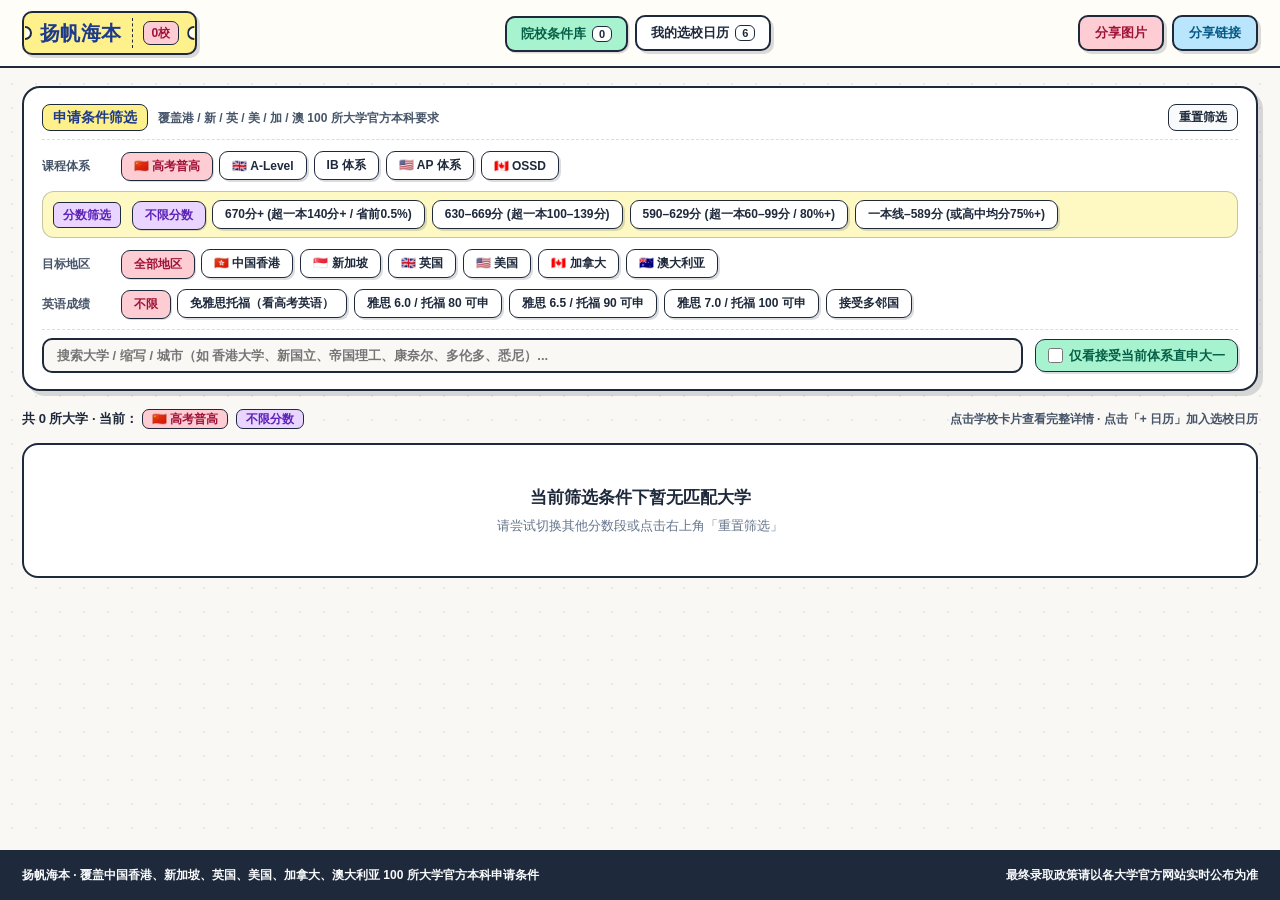
==== commit 1e764e09: "feat: update root GitHub Pages site to soft-dopamine ship ticket edition and add README" ====
--- a/index.html
+++ b/index.html
@@ -2,1191 +2,27 @@
 <html lang="zh-CN">
 <head>
   <meta charset="UTF-8" />
-  <meta name="viewport" content="width=device-width, initial-scale=1.0, maximum-scale=1.0, user-scalable=no, viewport-fit=cover" />
-  <meta name="format-detection" content="telephone=no" />
+  <meta name="viewport" content="width=device-width, initial-scale=1.0, maximum-scale=5.0, viewport-fit=cover" />
+  <meta name="apple-mobile-web-app-capable" content="yes" />
+  <meta name="mobile-web-app-capable" content="yes" />
+  <meta name="apple-mobile-web-app-title" content="扬帆海本" />
   <title>扬帆海本 — 海外本科申请条件查询与选校日历</title>
-  <style>
-/* ============================================================================
-   扬帆海本 — 远洋蔚蓝浅色系 · Bento 圆角卡片风 · 无 Logo · 稍大卡片版
-   ============================================================================ */
-:root {
-  --bg-page: #f2f6fa;
-  --bg-surface: #ffffff;
-  --bg-subtle: #f5f9fc;
-  --bg-dock: #eaf1f7;
-
-  --text-main: #0f172a;
-  --text-secondary: #334155;
-  --text-muted: #64748b;
-
-  --primary: #0284c7;
-  --primary-hover: #0369a1;
-  --primary-light: #e0f2fe;
-  --primary-border: #bae6fd;
-
-  --danger-bg: #fef2f2;
-  --danger-text: #dc2626;
-
-  --radius-sm: 8px;
-  --radius-md: 14px;
-  --radius-lg: 18px;
-  --grid-gap: 1.05rem;
-
-  --shadow-float: 0 4px 20px -2px rgba(2, 132, 199, 0.06), 0 2px 6px -1px rgba(15, 23, 42, 0.035);
-  --shadow-float-hover: 0 14px 30px -4px rgba(2, 132, 199, 0.14), 0 4px 10px -2px rgba(15, 23, 42, 0.04);
-  --shadow-modal: 0 24px 48px -12px rgba(15, 23, 42, 0.16);
-
-  --ease-spring: cubic-bezier(0.16, 1, 0.3, 1);
-  --font-serif: "Songti SC", "STSong", "Noto Serif SC", "Newsreader", Georgia, serif;
-  --font-sans: "Inter", -apple-system, BlinkMacSystemFont, "PingFang SC", "Hiragino Sans GB", "Microsoft YaHei", sans-serif;
-}
-
-* {
-  box-sizing: border-box;
-  margin: 0;
-  padding: 0;
-}
-
-body {
-  font-family: var(--font-sans);
-  background-color: var(--bg-page);
-  background-image:
-    radial-gradient(950px 380px at 15% 0%, rgba(186, 230, 253, 0.45), transparent 70%),
-    radial-gradient(950px 380px at 85% 0%, rgba(224, 242, 254, 0.55), transparent 70%);
-  background-repeat: no-repeat;
-  color: var(--text-main);
-  line-height: 1.6;
-  -webkit-font-smoothing: antialiased;
-  font-variant-numeric: tabular-nums;
-  min-height: 100vh;
-  display: flex;
-  flex-direction: column;
-}
-
-@keyframes bentoFloatIn {
-  from {
-    opacity: 0;
-    transform: translateY(8px);
-  }
-  to {
-    opacity: 1;
-    transform: translateY(0);
-  }
-}
-
-/* ============================================================================
-   1. STICKY FROSTED HEADER (No Logo)
-   ============================================================================ */
-.site-header {
-  position: sticky;
-  top: 0;
-  z-index: 100;
-  background: rgba(255, 255, 255, 0.86);
-  backdrop-filter: blur(20px);
-  -webkit-backdrop-filter: blur(20px);
-  box-shadow: 0 2px 16px rgba(2, 132, 199, 0.06);
-  padding: 0.72rem 1.5rem;
-}
-
-.header-inner {
-  max-width: 1320px;
-  margin: 0 auto;
-  display: flex;
-  align-items: center;
-  justify-content: space-between;
-  gap: 1rem;
-  flex-wrap: wrap;
-}
-
-.brand-group {
-  display: flex;
-  align-items: center;
-  cursor: pointer;
-}
-
-.brand-text-col {
-  display: flex;
-  flex-direction: column;
-  gap: 0.1rem;
-}
-
-.brand-title {
-  font-family: var(--font-serif);
-  font-size: 1.28rem;
-  font-weight: 800;
-  letter-spacing: 0.02em;
-  color: var(--text-main);
-  line-height: 1.15;
-}
-
-.last-updated-tag {
-  font-size: 0.7rem;
-  color: var(--primary);
-  font-weight: 600;
-}
-
-.nav-segmented {
-  display: inline-flex;
-  background: var(--bg-dock);
-  padding: 0.24rem;
-  border-radius: 10px;
-  gap: 0.22rem;
-}
-
-.nav-seg-btn {
-  background: transparent;
-  border: none;
-  color: var(--text-secondary);
-  font-size: 0.84rem;
-  font-weight: 700;
-  padding: 0.4rem 1.1rem;
-  border-radius: 8px;
-  cursor: pointer;
-  display: inline-flex;
-  align-items: center;
-  gap: 0.42rem;
-  transition: all 0.2s var(--ease-spring);
-}
-
-.nav-seg-btn:hover {
-  color: var(--primary);
-}
-
-.nav-seg-btn.active {
-  background: #ffffff;
-  color: var(--primary);
-  box-shadow: 0 2px 8px rgba(2, 132, 199, 0.12);
-}
-
-.nav-count {
-  font-size: 0.72rem;
-  opacity: 0.75;
-}
-
-.badge-count {
-  background: var(--primary);
-  color: #ffffff;
-  font-weight: 800;
-  font-size: 0.71rem;
-  padding: 0.04rem 0.46rem;
-  border-radius: 999px;
-}
-
-.header-actions {
-  display: flex;
-  align-items: center;
-  gap: 0.5rem;
-}
-
-.btn {
-  display: inline-flex;
-  align-items: center;
-  justify-content: center;
-  font-size: 0.81rem;
-  font-weight: 600;
-  padding: 0.44rem 0.92rem;
-  border-radius: var(--radius-sm);
-  border: none;
-  cursor: pointer;
-  transition: all 0.18s var(--ease-spring);
-  text-decoration: none;
-  white-space: nowrap;
-}
-
-.btn-header {
-  background: var(--bg-dock);
-  color: var(--text-secondary);
-}
-
-.btn-header:hover {
-  background: var(--primary-light);
-  color: var(--primary);
-}
-
-.btn-poster {
-  background: linear-gradient(135deg, #0ea5e9 0%, #0284c7 100%);
-  color: #ffffff;
-  box-shadow: 0 4px 12px rgba(2, 132, 199, 0.25);
-}
-
-.btn-poster:hover {
-  background: linear-gradient(135deg, #0284c7 0%, #0369a1 100%);
-  transform: translateY(-1px);
-}
-
-.btn-subtle-light {
-  background: var(--bg-dock);
-  color: var(--text-secondary);
-}
-
-.btn-subtle-light:hover {
-  background: var(--primary-light);
-  color: var(--primary);
-}
-
-.btn-subtle-danger {
-  background: var(--danger-bg);
-  color: var(--danger-text);
-}
-
-.btn-subtle-danger:hover {
-  background: #fee2e2;
-}
-
-/* ============================================================================
-   2. TOP ALL-IN-ONE BENTO FILTER PANEL
-   ============================================================================ */
-.main-container {
-  max-width: 1320px;
-  width: 100%;
-  margin: 1.1rem auto 2.5rem;
-  padding: 0 1.25rem;
-  flex: 1;
-}
-
-.control-console {
-  background: var(--bg-surface);
-  border: none;
-  border-radius: var(--radius-md);
-  padding: 1.2rem 1.45rem;
-  box-shadow: var(--shadow-float);
-  margin-bottom: var(--grid-gap);
-  display: flex;
-  flex-direction: column;
-  gap: 0.78rem;
-}
-
-.console-header-row {
-  display: flex;
-  justify-content: space-between;
-  align-items: center;
-  padding-bottom: 0.55rem;
-  border-bottom: 1px solid #f1f5f9;
-}
-
-.console-title-group {
-  display: flex;
-  align-items: center;
-  gap: 0.65rem;
-  flex-wrap: wrap;
-}
-
-.console-section-title {
-  font-family: var(--font-serif);
-  font-size: 0.94rem;
-  font-weight: 800;
-  color: var(--text-main);
-  letter-spacing: 0.02em;
-}
-
-.console-update-badge {
-  font-size: 0.72rem;
-  font-weight: 600;
-  color: var(--primary);
-  background: var(--primary-light);
-  padding: 0.12rem 0.6rem;
-  border-radius: 999px;
-}
-
-.btn-clear-filters {
-  background: var(--bg-subtle);
-  border: none;
-  color: var(--text-secondary);
-  font-size: 0.75rem;
-  font-weight: 600;
-  padding: 0.3rem 0.8rem;
-  border-radius: var(--radius-sm);
-  cursor: pointer;
-  transition: all 0.15s;
-}
-
-.btn-clear-filters:hover {
-  background: var(--primary-light);
-  color: var(--primary);
-}
-
-.console-row {
-  display: flex;
-  flex-wrap: wrap;
-  align-items: center;
-  gap: 0.65rem;
-}
-
-.console-label {
-  font-size: 0.78rem;
-  font-weight: 700;
-  color: var(--text-muted);
-  min-width: 68px;
-}
-
-#trackPillsContainer {
-  display: inline-flex;
-  flex-wrap: wrap;
-  background: var(--bg-dock);
-  padding: 0.24rem;
-  border-radius: 10px;
-  gap: 0.24rem;
-  flex: 0 1 auto;
-}
-
-#trackPillsContainer .pill-btn {
-  background: transparent;
-  border-radius: 7px;
-  padding: 0.34rem 0.9rem;
-}
-
-#trackPillsContainer .pill-btn.active {
-  background: var(--primary);
-  color: #ffffff;
-  box-shadow: 0 2px 6px rgba(2, 132, 199, 0.28);
-}
-
-.pills-wrap {
-  display: flex;
-  flex-wrap: wrap;
-  gap: 0.4rem;
-  flex: 1;
-}
-
-.pill-btn {
-  background: var(--bg-subtle);
-  border: none;
-  color: var(--text-secondary);
-  padding: 0.35rem 0.84rem;
-  border-radius: var(--radius-sm);
-  font-size: 0.8rem;
-  font-weight: 600;
-  cursor: pointer;
-  transition: all 0.16s var(--ease-spring);
-}
-
-.pill-btn:hover {
-  background: var(--primary-light);
-  color: var(--primary);
-}
-
-.pill-btn.active {
-  background: var(--primary);
-  color: #ffffff;
-  box-shadow: 0 2px 6px rgba(2, 132, 199, 0.22);
-}
-
-.filter-bar {
-  display: flex;
-  flex-wrap: wrap;
-  align-items: center;
-  justify-content: space-between;
-  gap: 0.75rem;
-  padding-top: 0.6rem;
-  border-top: 1px solid #f1f5f9;
-}
-
-.search-box {
-  flex: 1;
-  min-width: 240px;
-}
-
-.search-input {
-  width: 100%;
-  padding: 0.5rem 0.95rem;
-  border: none;
-  border-radius: var(--radius-sm);
-  background: var(--bg-subtle);
-  color: var(--text-main);
-  font-size: 0.82rem;
-  outline: none;
-  transition: all 0.15s;
-}
-
-.search-input:focus {
-  background: var(--primary-light);
-  box-shadow: inset 0 0 0 1.5px var(--primary);
-}
-
-.checkbox-label {
-  display: inline-flex;
-  align-items: center;
-  gap: 0.38rem;
-  font-size: 0.8rem;
-  font-weight: 600;
-  color: var(--text-secondary);
-  cursor: pointer;
-  user-select: none;
-}
-
-.checkbox-label input {
-  accent-color: var(--primary);
-  width: 14px;
-  height: 14px;
-}
-
-.status-summary-bar {
-  display: flex;
-  justify-content: space-between;
-  align-items: center;
-  margin-bottom: 0.85rem;
-  font-size: 0.8rem;
-  color: var(--text-muted);
-  flex-wrap: wrap;
-  gap: 0.5rem;
-}
-
-.active-track-indicator {
-  background: var(--primary-light);
-  color: var(--primary);
-  padding: 0.15rem 0.6rem;
-  border-radius: 6px;
-  font-weight: 700;
-}
-
-.summary-hint {
-  font-size: 0.76rem;
-  color: var(--text-muted);
-}
-
-/* ============================================================================
-   3. LARGER THREE-SECTION BENTO UNIVERSITY CARDS
-   ============================================================================ */
-.uni-grid {
-  display: grid;
-  grid-template-columns: repeat(auto-fill, minmax(375px, 1fr));
-  gap: var(--grid-gap);
-}
-
-@media (max-width: 500px) {
-  .uni-grid {
-    grid-template-columns: 1fr;
-  }
-}
-
-.uni-card {
-  background: var(--bg-surface);
-  border: none;
-  border-radius: var(--radius-md);
-  padding: 1.4rem 1.5rem;
-  display: flex;
-  flex-direction: column;
-  gap: 0.95rem;
-  box-shadow: var(--shadow-float);
-  transition: transform 0.24s var(--ease-spring), box-shadow 0.24s var(--ease-spring);
-  animation: bentoFloatIn 0.26s var(--ease-spring) backwards;
-  cursor: pointer;
-}
-
-.uni-card:hover {
-  transform: translateY(-4px);
-  box-shadow: var(--shadow-float-hover);
-}
-
-.uni-card.in-shortlist {
-  box-shadow: inset 0 0 0 1.5px var(--primary), var(--shadow-float);
-}
-
-.card-top-row {
-  display: flex;
-  justify-content: space-between;
-  align-items: center;
-  gap: 0.5rem;
-}
-
-.uni-name-zh {
-  font-family: var(--font-serif);
-  font-size: 1.22rem;
-  font-weight: 800;
-  color: var(--text-main);
-  display: flex;
-  align-items: center;
-  gap: 0.42rem;
-  letter-spacing: 0.01em;
-}
-
-.uni-card:hover .uni-name-zh {
-  color: var(--primary);
-}
-
-.btn-shortlist-mini {
-  background: var(--bg-subtle);
-  border: none;
-  color: var(--text-secondary);
-  padding: 0.34rem 0.82rem;
-  border-radius: var(--radius-sm);
-  font-size: 0.78rem;
-  font-weight: 700;
-  cursor: pointer;
-  transition: all 0.15s;
-  flex-shrink: 0;
-}
-
-.btn-shortlist-mini:hover {
-  background: var(--primary-light);
-  color: var(--primary);
-}
-
-.btn-shortlist-mini.added {
-  background: var(--primary);
-  color: #ffffff;
-}
-
-.card-req-line {
-  font-family: var(--font-sans);
-  font-size: 0.9rem;
-  font-weight: 600;
-  color: var(--text-secondary);
-  background: var(--bg-subtle);
-  padding: 0.85rem 1rem;
-  border-radius: var(--radius-sm);
-  border-left: 3.5px solid var(--primary);
-  line-height: 1.52;
-}
-
-.card-req-line.not-accepted {
-  background: var(--danger-bg);
-  border-left-color: var(--danger-text);
-  color: #991b1b;
-}
-
-.card-bottom-row {
-  display: flex;
-  justify-content: space-between;
-  align-items: center;
-  gap: 0.5rem;
-  margin-top: auto;
-  padding-top: 0.25rem;
-}
-
-.card-lang-text {
-  font-size: 0.8rem;
-  color: var(--text-muted);
-  font-weight: 600;
-}
-
-.card-links-group {
-  display: flex;
-  gap: 0.45rem;
-}
-
-.card-direct-link {
-  font-size: 0.76rem;
-  font-weight: 700;
-  color: var(--primary);
-  background: var(--primary-light);
-  padding: 0.32rem 0.72rem;
-  border-radius: 6px;
-  text-decoration: none;
-  transition: all 0.15s;
-}
-
-.card-direct-link:hover {
-  background: var(--primary);
-  color: #ffffff;
-}
-
-/* ============================================================================
-   4. SECONDARY DETAIL PAGE (Independent Rounded Rectangle Cards)
-   ============================================================================ */
-.detail-view-workspace {
-  animation: bentoFloatIn 0.25s var(--ease-spring);
-}
-
-.detail-unified-sheet {
-  display: flex;
-  flex-direction: column;
-  gap: var(--grid-gap);
-}
-
-.detail-top-bar {
-  padding: 0.95rem 1.4rem;
-  background: var(--bg-surface);
-  border: none;
-  border-radius: var(--radius-md);
-  box-shadow: var(--shadow-float);
-  display: flex;
-  justify-content: space-between;
-  align-items: center;
-}
-
-.btn-back {
-  background: var(--bg-subtle);
-  border: none;
-  color: var(--text-main);
-  font-size: 0.8rem;
-  font-weight: 700;
-  padding: 0.42rem 0.95rem;
-  border-radius: var(--radius-sm);
-  cursor: pointer;
-  transition: all 0.15s;
-}
-
-.btn-back:hover {
-  background: var(--primary-light);
-  color: var(--primary);
-}
-
-.detail-hero-section {
-  padding: 1.85rem 2.05rem;
-  background: linear-gradient(135deg, #0369a1 0%, #0284c7 60%, #0ea5e9 100%);
-  color: #ffffff;
-  border-radius: var(--radius-md);
-  box-shadow: 0 10px 26px -4px rgba(2, 132, 199, 0.25);
-}
-
-.detail-title-zh {
-  font-family: var(--font-serif);
-  font-size: 1.75rem;
-  font-weight: 800;
-  display: flex;
-  align-items: center;
-  gap: 0.6rem;
-  flex-wrap: wrap;
-  letter-spacing: 0.02em;
-}
-
-.detail-title-en {
-  font-size: 0.86rem;
-  color: #e0f2fe;
-  margin-top: 0.2rem;
-}
-
-.detail-intro-text {
-  margin-top: 1rem;
-  font-size: 0.93rem;
-  color: #f0f9ff;
-  line-height: 1.75;
-}
-
-.detail-meta-strip {
-  display: flex;
-  flex-wrap: wrap;
-  gap: 1.5rem;
-  margin-top: 1.15rem;
-  padding-top: 0.95rem;
-  border-top: 1px solid rgba(255, 255, 255, 0.2);
-  font-size: 0.81rem;
-  color: #e0f2fe;
-}
-
-.detail-block {
-  padding: 1.4rem 1.6rem;
-  background: var(--bg-surface);
-  border: none;
-  border-radius: var(--radius-md);
-  box-shadow: var(--shadow-float);
-}
-
-.detail-block-title {
-  font-family: var(--font-serif);
-  font-size: 1.05rem;
-  font-weight: 800;
-  color: var(--text-main);
-  margin-bottom: 0.95rem;
-  letter-spacing: 0.01em;
-}
-
-.detail-links-row {
-  display: grid;
-  grid-template-columns: repeat(auto-fit, minmax(200px, 1fr));
-  gap: 0.75rem;
-}
-
-.detail-link-box {
-  background: var(--primary-light);
-  border: none;
-  border-radius: var(--radius-sm);
-  padding: 0.78rem 1.05rem;
-  color: var(--primary);
-  font-weight: 700;
-  font-size: 0.83rem;
-  text-decoration: none;
-  display: flex;
-  justify-content: space-between;
-  align-items: center;
-  transition: all 0.15s;
-}
-
-.detail-link-box:hover {
-  background: var(--primary);
-  color: #ffffff;
-}
-
-.detail-info-grid {
-  display: grid;
-  grid-template-columns: repeat(auto-fit, minmax(280px, 1fr));
-  gap: var(--grid-gap);
-  margin-top: 0.85rem;
-}
-
-.detail-info-item {
-  background: var(--bg-subtle);
-  border: none;
-  padding: 0.95rem 1.1rem;
-  border-radius: var(--radius-sm);
-  font-size: 0.84rem;
-  color: var(--text-secondary);
-}
-
-.detail-info-item strong {
-  display: block;
-  color: var(--text-main);
-  margin-bottom: 0.25rem;
-  font-size: 0.82rem;
-}
-
-/* ============================================================================
-   5. 4×3 INDEPENDENT MONTH CARD WALL
-   ============================================================================ */
-.timeline-workspace {
-  animation: bentoFloatIn 0.25s var(--ease-spring);
-}
-
-.calendar-sheet-container {
-  display: flex;
-  flex-direction: column;
-  gap: var(--grid-gap);
-}
-
-.calendar-header-banner {
-  padding: 1.4rem 1.6rem;
-  background: var(--bg-surface);
-  border: none;
-  border-radius: var(--radius-md);
-  box-shadow: var(--shadow-float);
-  display: flex;
-  flex-direction: column;
-  gap: 0.95rem;
-}
-
-.calendar-banner-top {
-  display: flex;
-  justify-content: space-between;
-  align-items: flex-start;
-  flex-wrap: wrap;
-  gap: 1rem;
-}
-
-.calendar-title-row {
-  display: flex;
-  align-items: center;
-  gap: 0.65rem;
-  flex-wrap: wrap;
-}
-
-.calendar-main-title {
-  font-family: var(--font-serif);
-  font-size: 1.32rem;
-  font-weight: 800;
-  color: var(--text-main);
-}
-
-.calendar-track-tag {
-  font-size: 0.75rem;
-  font-weight: 700;
-  background: var(--primary-light);
-  color: var(--primary);
-  padding: 0.18rem 0.65rem;
-  border-radius: 6px;
-}
-
-.calendar-sub-desc {
-  font-size: 0.8rem;
-  color: var(--text-muted);
-  margin-top: 0.2rem;
-}
-
-.calendar-actions-group {
-  display: flex;
-  flex-wrap: wrap;
-  gap: 0.5rem;
-}
-
-.shortlist-pills-row {
-  display: flex;
-  flex-wrap: wrap;
-  gap: 0.48rem;
-}
-
-.shortlist-chip {
-  display: inline-flex;
-  align-items: center;
-  gap: 0.45rem;
-  font-size: 0.8rem;
-  font-weight: 700;
-  padding: 0.32rem 0.8rem;
-  border-radius: var(--radius-sm);
-  cursor: pointer;
-  border: none;
-  transition: transform 0.15s;
-}
-
-.shortlist-chip:hover {
-  transform: translateY(-1px);
-}
-
-.chip-remove {
-  background: none;
-  border: none;
-  color: inherit;
-  opacity: 0.65;
-  cursor: pointer;
-  font-weight: 800;
-  font-size: 0.92rem;
-  line-height: 1;
-}
-
-.chip-remove:hover {
-  opacity: 1;
-}
-
-.calendar-months-grid {
-  display: grid;
-  grid-template-columns: repeat(4, 1fr);
-  gap: var(--grid-gap);
-}
-
-@media (max-width: 1024px) {
-  .calendar-months-grid {
-    grid-template-columns: repeat(2, 1fr);
-  }
-}
-
-@media (max-width: 600px) {
-  .calendar-months-grid {
-    grid-template-columns: 1fr;
-  }
-}
-
-.cal-month-cell {
-  background: var(--bg-surface);
-  border: none;
-  border-radius: var(--radius-md);
-  box-shadow: var(--shadow-float);
-  display: flex;
-  flex-direction: column;
-  min-height: 185px;
-  overflow: hidden;
-  transition: transform 0.22s var(--ease-spring), box-shadow 0.22s var(--ease-spring);
-}
-
-.cal-month-cell:hover {
-  transform: translateY(-2px);
-  box-shadow: var(--shadow-float-hover);
-}
-
-.cal-month-top {
-  padding: 0.72rem 1.05rem;
-  display: flex;
-  justify-content: space-between;
-  align-items: baseline;
-  background: var(--bg-subtle);
-}
-
-.cal-month-cell.has-events .cal-month-top {
-  background: var(--primary-light);
-}
-
-.cal-month-title {
-  font-family: var(--font-serif);
-  font-size: 1rem;
-  font-weight: 800;
-  color: var(--text-main);
-  display: flex;
-  align-items: baseline;
-  gap: 0.4rem;
-}
-
-.cal-month-cell.has-events .cal-month-title {
-  color: var(--primary-hover);
-}
-
-.cal-month-en {
-  font-family: var(--font-sans);
-  font-size: 0.68rem;
-  font-weight: 700;
-  color: var(--text-muted);
-  letter-spacing: 0.05em;
-}
-
-.cal-month-phase {
-  font-size: 0.71rem;
-  font-weight: 600;
-  color: var(--text-muted);
-}
-
-.cal-month-events {
-  padding: 0.78rem 0.9rem;
-  display: flex;
-  flex-direction: column;
-  gap: 0.45rem;
-  flex: 1;
-}
-
-.cal-event-pill {
-  padding: 0.52rem 0.72rem;
-  border-radius: var(--radius-sm);
-  border: none !important;
-  display: flex;
-  justify-content: space-between;
-  align-items: center;
-  gap: 0.5rem;
-  cursor: pointer;
-  transition: transform 0.15s;
-}
-
-.cal-event-pill:hover {
-  transform: translateX(2px);
-}
-
-.cal-event-left {
-  min-width: 0;
-}
-
-.cal-event-school-name {
-  font-size: 0.81rem;
-  font-weight: 800;
-  line-height: 1.25;
-}
-
-.cal-event-round-name {
-  font-size: 0.72rem;
-  opacity: 0.85;
-  margin-top: 0.1rem;
-}
-
-.cal-event-date-tag {
-  font-size: 0.71rem;
-  font-weight: 800;
-  background: rgba(255, 255, 255, 0.85);
-  padding: 0.16rem 0.48rem;
-  border-radius: 6px;
-  white-space: nowrap;
-  flex-shrink: 0;
-}
-
-.cal-empty-note {
-  margin: auto 0;
-  text-align: center;
-  font-size: 0.74rem;
-  color: #cbd5e1;
-}
-
-.conflict-alerts-box {
-  padding: 1.3rem 1.6rem;
-  background: var(--bg-surface);
-  border: none;
-  border-radius: var(--radius-md);
-  box-shadow: var(--shadow-float);
-}
-
-.conflict-title {
-  font-family: var(--font-serif);
-  font-size: 0.92rem;
-  font-weight: 800;
-  color: var(--text-main);
-  margin-bottom: 0.6rem;
-}
-
-.conflict-list {
-  list-style: none;
-  display: grid;
-  grid-template-columns: repeat(auto-fit, minmax(300px, 1fr));
-  gap: 0.55rem;
-  font-size: 0.79rem;
-  color: var(--text-secondary);
-}
-
-.conflict-list li {
-  background: var(--bg-subtle);
-  border-left: 3px solid var(--primary);
-  padding: 0.52rem 0.8rem;
-  border-radius: 6px;
-}
-
-.comparison-table {
-  width: 100%;
-  border-collapse: collapse;
-  font-size: 0.84rem;
-  text-align: left;
-}
-
-.comparison-table th,
-.comparison-table td {
-  padding: 0.78rem 0.95rem;
-  border-bottom: 1px solid #f1f5f9;
-  vertical-align: top;
-}
-
-.comparison-table th {
-  background: var(--bg-subtle);
-  font-weight: 700;
-  color: var(--text-secondary);
-}
-
-/* ============================================================================
-   6. FOOTER & MODAL
-   ============================================================================ */
-.site-footer {
-  background: #ffffff;
-  color: var(--text-muted);
-  padding: 1.35rem 1.5rem;
-  margin-top: auto;
-  font-size: 0.76rem;
-  box-shadow: 0 -2px 12px rgba(2, 132, 199, 0.04);
-}
-
-.footer-inner {
-  max-width: 1320px;
-  margin: 0 auto;
-  display: flex;
-  flex-wrap: wrap;
-  justify-content: space-between;
-  gap: 0.75rem;
-}
-
-.modal-backdrop {
-  position: fixed;
-  inset: 0;
-  background: rgba(15, 23, 42, 0.45);
-  backdrop-filter: blur(6px);
-  display: flex;
-  align-items: center;
-  justify-content: center;
-  z-index: 200;
-  padding: 1rem;
-}
-
-.modal-content {
-  background: var(--bg-surface);
-  border-radius: var(--radius-lg);
-  max-width: 960px;
-  width: 100%;
-  max-height: 90vh;
-  overflow-y: auto;
-  box-shadow: var(--shadow-modal);
-  padding: 1.4rem 1.6rem;
-}
-
-.modal-header {
-  display: flex;
-  justify-content: space-between;
-  align-items: center;
-  padding-bottom: 0.85rem;
-  border-bottom: 1px solid #f1f5f9;
-  margin-bottom: 1rem;
-}
-
-.modal-title-text {
-  font-family: var(--font-serif);
-  font-size: 1.14rem;
-  font-weight: 800;
-}
-
-.modal-sub-text {
-  font-size: 0.78rem;
-  color: var(--text-muted);
-  margin-top: 0.1rem;
-}
-
-.modal-close {
-  background: var(--bg-subtle);
-  border: none;
-  border-radius: var(--radius-sm);
-  padding: 0.34rem 0.88rem;
-  font-size: 0.8rem;
-  font-weight: 700;
-  cursor: pointer;
-}
-
-.toast-notification {
-  position: fixed;
-  bottom: 1.5rem;
-  right: 1.5rem;
-  background: var(--primary);
-  color: #ffffff;
-  padding: 0.7rem 1.2rem;
-  border-radius: 999px;
-  box-shadow: 0 8px 20px rgba(2, 132, 199, 0.3);
-  font-size: 0.83rem;
-  font-weight: 600;
-  z-index: 300;
-}
-
-.hidden {
-  display: none !important;
-}
-
-
-/* WeChat & Mobile WebView Optimizations */
-html {
-  -webkit-text-size-adjust: 100%;
-  -webkit-tap-highlight-color: transparent;
-}
-@media (max-width: 640px) {
-  .site-header {
-    padding: 0.6rem 0.9rem;
-  }
-  .header-inner {
-    gap: 0.6rem;
-  }
-  .brand-logo {
-    width: 36px;
-    height: 36px;
-  }
-  .brand-title {
-    font-size: 1.08rem;
-  }
-  .last-updated-tag {
-    font-size: 0.64rem;
-  }
-  .nav-segmented {
-    width: 100%;
-    justify-content: center;
-    order: 3;
-  }
-  .nav-seg-btn {
-    flex: 1;
-    justify-content: center;
-    padding: 0.38rem 0.5rem;
-  }
-  .main-container {
-    padding: 0 0.85rem;
-    margin-top: 0.85rem;
-  }
-  .control-console {
-    padding: 0.95rem 1rem;
-  }
-  .console-label {
-    min-width: 100%;
-    margin-bottom: -0.25rem;
-  }
-  .uni-grid {
-    grid-template-columns: 1fr;
-  }
-  .detail-hero-section {
-    padding: 1.35rem 1.25rem;
-  }
-  .detail-title-zh {
-    font-size: 1.4rem;
-  }
-  .detail-block {
-    padding: 1.1rem 1.15rem;
-  }
-}
-
-</style>
+  <link rel="stylesheet" href="./styles.css?v=20261118" />
 </head>
 <body>
   <header class="site-header">
     <div class="header-inner">
       <div id="brandHomeTrigger" class="brand-group" title="返回首页">
-        <div class="brand-text-col">
+        <div class="brand-sticker">
           <span class="brand-title">扬帆海本</span>
-          <span class="last-updated-tag">信息最新更新日期：2026年11月17日</span>
+          <span class="brand-count-pill" id="totalUniBadge">100校</span>
         </div>
       </div>
 
       <nav class="nav-segmented" aria-label="主导航">
         <button id="navBtnDirectory" class="nav-seg-btn active" type="button">
           <span>院校条件库</span>
-          <span id="totalUniBadge" class="nav-count">100</span>
+          <span id="visibleCountNav" class="nav-count">100</span>
         </button>
         <button id="navBtnCalendar" class="nav-seg-btn" type="button">
           <span>我的选校日历</span>
@@ -1195,22 +31,24 @@
       </nav>
 
       <div class="header-actions">
-        <button id="btnGeneratePosterTop" class="btn btn-poster" type="button">生成日历一图流</button>
-        <button id="btnShareUrl" class="btn btn-header" type="button">复制分享链接</button>
+        <button id="btnShareImageTop" class="btn btn-poster" type="button">分享图片</button>
+        <button id="btnShareLinkTop" class="btn btn-share-link" type="button">分享链接</button>
       </div>
     </div>
   </header>
 
   <main class="main-container">
+    <!-- 柔和多巴胺筛选面板 -->
     <section id="globalFilterConsole" class="control-console" aria-label="筛选条件">
       <div class="console-header-row">
         <div class="console-title-group">
           <span class="console-section-title">申请条件筛选</span>
-          <span class="console-update-badge">数据最新核验：2026年11月17日</span>
+          <span class="console-update-badge">覆盖港 / 新 / 英 / 美 / 加 / 澳 100 所大学官方本科要求</span>
         </div>
-        <button id="btnClearFilters" class="btn-clear-filters" type="button">清除筛选</button>
+        <button id="btnClearFilters" class="btn-clear-filters" type="button">重置筛选</button>
       </div>
 
+      <!-- 第 1 栏：课程体系 -->
       <div class="console-row">
         <div class="console-label">课程体系</div>
         <div id="trackPillsContainer" class="pills-wrap">
@@ -1222,6 +60,13 @@
         </div>
       </div>
 
+      <!-- 第 2 栏：分数筛选（随课程体系自动切换） -->
+      <div class="console-row score-filter-row">
+        <div class="console-label score-label-badge">分数筛选</div>
+        <div id="scorePillsContainer" class="pills-wrap"></div>
+      </div>
+
+      <!-- 第 3 栏：目标地区 -->
       <div class="console-row">
         <div class="console-label">目标地区</div>
         <div id="regionPillsContainer" class="pills-wrap">
@@ -1235,6 +80,7 @@
         </div>
       </div>
 
+      <!-- 第 4 栏：英语成绩 -->
       <div class="console-row">
         <div class="console-label">英语成绩</div>
         <div id="langPillsContainer" class="pills-wrap">
@@ -1247,13 +93,14 @@
         </div>
       </div>
 
+      <!-- 搜索与直录开关 -->
       <div class="filter-bar">
         <div class="search-box">
           <input
             id="searchInput"
             class="search-input"
             type="search"
-            placeholder="搜索大学名称（如 香港大学、新国立、剑桥、康奈尔、多伦多、悉尼大学）..."
+            placeholder="搜索大学 / 缩写 / 城市（如 香港大学、新国立、帝国理工、康奈尔、多伦多、悉尼）..."
           />
         </div>
 
@@ -1266,22 +113,26 @@
       </div>
     </section>
 
+    <!-- 视图 1：院校条件库 -->
     <section id="directoryViewSection">
       <div class="status-summary-bar">
         <div>
-          共 <strong id="visibleUniCount">0</strong> 所大学 · 当前体系：
+          共 <strong id="visibleUniCount">100</strong> 所大学 · 当前：
           <span id="activeTrackLabel" class="active-track-indicator">🇨🇳 高考普高</span>
+          <span id="activeScoreLabel" class="active-score-indicator">不限分数</span>
         </div>
-        <div class="summary-hint">点击学校卡片可进入该校主页查看完整介绍与五大体系要求</div>
+        <div class="summary-hint">点击学校卡片查看完整详情 · 点击「+ 日历」加入选校日历</div>
       </div>
 
       <div id="uniCardsGrid" class="uni-grid"></div>
     </section>
 
+    <!-- 视图 2：单校详情页 -->
     <section id="detailViewSection" class="detail-view-workspace hidden">
       <div id="detailPageContent"></div>
     </section>
 
+    <!-- 视图 3：12个月完整选校日历 -->
     <section id="timelineViewSection" class="timeline-workspace hidden">
       <div class="calendar-sheet-container">
         <div class="calendar-header-banner">
@@ -1292,13 +143,13 @@
                 <span id="calendarTrackPill" class="calendar-track-tag">🇨🇳 高考普高</span>
               </div>
               <p class="calendar-sub-desc">
-                每个学校以专属浅色标识，点击学校标签可进入该校主页，点击右侧按钮可生成横版或竖版手机一图流。
+                涵盖当年 8 月至次年 7 月完整申请周期，点击学校标签可查看详情，点击右上角可导出日历图片。
               </p>
             </div>
 
             <div class="calendar-actions-group no-print">
-              <button id="btnGeneratePosterMain" class="btn btn-poster" type="button">生成选校日历一图流</button>
-              <button id="btnLoadSamplePreset" class="btn btn-subtle-light" type="button">载入示范选校组合</button>
+              <button id="btnShareImageMain" class="btn btn-poster" type="button">分享图片</button>
+              <button id="btnLoadSamplePreset" class="btn btn-subtle-light" type="button">载入示范组合</button>
               <button id="btnClearShortlist" class="btn btn-subtle-danger" type="button">清空日历</button>
             </div>
           </div>
@@ -1319,18 +170,16 @@
   <footer class="site-footer">
     <div class="footer-inner">
       <span>扬帆海本 · 覆盖中国香港、新加坡、英国、美国、加拿大、澳大利亚 100 所大学官方本科申请条件</span>
-      <span>信息最新更新日期：2026年11月18日 · 最终录取政策请以各大学官方网站实时公布为准</span>
+      <span>最终录取政策请以各大学官方网站实时公布为准</span>
     </div>
   </footer>
 
+  <!-- 通用弹窗（用于「分享图片」或「分享链接」） -->
   <div id="detailModalBackdrop" class="modal-backdrop hidden" role="dialog" aria-modal="true">
     <div class="modal-content">
       <div class="modal-header">
-        <div>
-          <h2 id="modalTitle" class="modal-title-text">选校日历一图流</h2>
-          <p id="modalSubtitle" class="modal-sub-text">支持切换「横版长方形日历图」与「竖版手机滑动长图」</p>
-        </div>
-        <button id="btnCloseModal" class="modal-close" type="button">关闭</button>
+        <h2 id="modalTitle" class="modal-title-text">分享图片</h2>
+        <button id="btnCloseModal" class="modal-close" type="button">关闭 ✕</button>
       </div>
       <div id="modalBody"></div>
     </div>
@@ -1338,11065 +187,8 @@
 
   <div id="toastNotification" class="toast-notification hidden"></div>
 
-  <script>
-
-if (typeof CanvasRenderingContext2D !== 'undefined' && !CanvasRenderingContext2D.prototype.roundRect) {
-  CanvasRenderingContext2D.prototype.roundRect = function (x, y, w, h, radii) {
-    let r = typeof radii === 'number' ? radii : (Array.isArray(radii) ? radii[0] : 8);
-    r = Math.min(r, w / 2, h / 2);
-    this.moveTo(x + r, y);
-    this.arcTo(x + w, y, x + w, y + h, r);
-    this.arcTo(x + w, y + h, x, y + h, r);
-    this.arcTo(x, y + h, x, y, r);
-    this.arcTo(x, y, x + w, y, r);
-    this.closePath();
-    return this;
-  };
-}
-
-// Auto-generated from data/*.json by scripts/validate-and-bundle.mjs
-window.UNI_COMPASS_DATA = [
-  {
-    "id": "unimelb",
-    "name_zh": "墨尔本大学",
-    "name_en": "The University of Melbourne",
-    "short_name": "UniMelb",
-    "region": "AU",
-    "city": "澳大利亚墨尔本",
-    "rankings": {
-      "qs": 13,
-      "usnews": 27
-    },
-    "application_portal": "墨尔本大学官网直申",
-    "tuition_estimate": "A$ 48,000 - 54,000/年",
-    "intro": "QS世界排名第13、澳大利亚综合排名第1的顶级名校。实行三年制宽口径通识本科，对 A-Level、IB、AP与OSSD极其友好（注：澳洲八大中唯一不接受中国高考直申大一的大学）。",
-    "tags": [
-      "澳洲第一 (QS #13)",
-      "国际课程低分高录",
-      "不接受高考直申"
-    ],
-    "tracks": {
-      "gaokao": {
-        "accepted": false,
-        "headline": "不接受中国高考直申大一（需读墨大圣三一预科 Trinity College）",
-        "subject_reqs": "高二或高三毕业可凭高中均分 80%+ 申请预科",
-        "standardized_test": "无高考直录大一通道",
-        "notes": "高考生想直读澳洲大一请选悉尼大学、新南威尔士或澳国立"
-      },
-      "alevel": {
-        "accepted": true,
-        "headline": "3门 A-Level 达 ABB - AAB（商科/理学仅需 ABB-AAB）",
-        "subject_reqs": "必修对应数学先修课",
-        "standardized_test": "无笔试无面试，达标即录",
-        "notes": "用 ABB-AAB 即可直录 QS 世界第 13 名校"
-      },
-      "ib": {
-        "accepted": true,
-        "headline": "IB 总分 31 - 36分（理学31分，商科35分）",
-        "subject_reqs": "满足数学与英语先修",
-        "standardized_test": "无文书无面试",
-        "notes": "IB 学生的顶级名校保底利器"
-      },
-      "ap": {
-        "accepted": true,
-        "headline": "SAT 1320-1380+，GPA 3.2+ 且 2-3门 AP 3-4分+",
-        "subject_reqs": "含对应先修 AP",
-        "standardized_test": "门槛透明",
-        "notes": "美本申请者的强力安全垫"
-      },
-      "ossd": {
-        "accepted": true,
-        "headline": "6门12年级 4U/M 均分 83% - 88%",
-        "subject_reqs": "含 ENG4U 及先修数学",
-        "standardized_test": "无需标化",
-        "notes": "录取极稳"
-      }
-    },
-    "language": {
-      "ielts": {
-        "overall": "6.5",
-        "subscore": "6.0"
-      },
-      "toefl": {
-        "overall": "79",
-        "mybest_accepted": false
-      },
-      "duolingo": {
-        "accepted": false
-      },
-      "waiver_policy": "可后补语言成绩或配读直升语言班。"
-    },
-    "timeline": [
-      {
-        "id": "melb-1",
-        "round_name": "7月年中入学截止",
-        "applicable_tracks": [
-          "alevel",
-          "ib",
-          "ap",
-          "ossd"
-        ],
-        "month": 5,
-        "exact_date_desc": "5月31日",
-        "node_type": "deadline"
-      },
-      {
-        "id": "melb-2",
-        "round_name": "次年2月入学截止",
-        "applicable_tracks": [
-          "alevel",
-          "ib",
-          "ap",
-          "ossd"
-        ],
-        "month": 11,
-        "exact_date_desc": "11月30日",
-        "node_type": "deadline"
-      }
-    ],
-    "deep_links": {
-      "intl_qualifications": "https://study.unimelb.edu.au/how-to-apply/undergraduate-study/international-applications/entry-requirements",
-      "gaokao_channel": "https://study.unimelb.edu.au/how-to-apply/undergraduate-study/international-applications/entry-requirements",
-      "english_proficiency": "https://study.unimelb.edu.au/how-to-apply/english-language-requirements",
-      "deadlines_and_fees": "https://study.unimelb.edu.au/how-to-apply/undergraduate-study/international-applications/application-dates"
-    },
-    "popular_majors_note": "商学学士、理学学士(计算机/数据科学/工程系统)、生物医学及设计学士。",
-    "last_verified": "2026-11"
-  },
-  {
-    "id": "usyd",
-    "name_zh": "悉尼大学",
-    "name_en": "The University of Sydney",
-    "short_name": "USYD",
-    "region": "AU",
-    "city": "澳大利亚悉尼",
-    "rankings": {
-      "qs": 18,
-      "usnews": 29
-    },
-    "application_portal": "悉尼大学官网直申",
-    "tuition_estimate": "A$ 52,000 - 57,700/年",
-    "intro": "澳大利亚第一所大学，QS世界排名高居第18。无文书、无面试，中国高考生只需高考总分达到所在省满分的 70%-80%（即 525-600分/750）即可 100% 直录本科大一。",
-    "tags": [
-      "澳洲八大 (QS #18)",
-      "高考70%-80%直录",
-      "无文书无面试"
-    ],
-    "tracks": {
-      "gaokao": {
-        "accepted": true,
-        "headline": "高考总分达 70% - 80%（即 525-600分/750）即可直录大一",
-        "subject_reqs": "无需文书、无需面试，过线+雅思达标即发录取",
-        "standardized_test": "无附加标化",
-        "notes": "内地普通一本分数即可直读 QS 世界第 18 名校"
-      },
-      "alevel": {
-        "accepted": true,
-        "headline": "3-4门 A-Level 达 ABB - A*AA",
-        "subject_reqs": "按等级积分换算透明录取",
-        "standardized_test": "无笔试无面试",
-        "notes": "2月与8月双学期入学"
-      },
-      "ib": {
-        "accepted": true,
-        "headline": "IB 总分 29 - 37分（商科33分，工程CS 31-35分）",
-        "subject_reqs": "一分一档透明录取",
-        "standardized_test": "无文书无面试",
-        "notes": "IB 33分稳进世界前20"
-      },
-      "ap": {
-        "accepted": true,
-        "headline": "SAT 1210 - 1390+ 配合美高毕业证即可直录",
-        "subject_reqs": "不强制要求多门 AP",
-        "standardized_test": "达标即录",
-        "notes": "美高学生的世界前20安全垫"
-      },
-      "ossd": {
-        "accepted": true,
-        "headline": "6门12年级 4U/M 均分 80% - 90%",
-        "subject_reqs": "含 ENG4U",
-        "standardized_test": "无附加标化",
-        "notes": "审理极快"
-      }
-    },
-    "language": {
-      "ielts": {
-        "overall": "6.5 - 7.0",
-        "subscore": "6.0"
-      },
-      "toefl": {
-        "overall": "85 - 96",
-        "mybest_accepted": false
-      },
-      "duolingo": {
-        "accepted": false
-      },
-      "waiver_policy": "可无语言先拿条件录取，后续补交或读直升语言班。"
-    },
-    "timeline": [
-      {
-        "id": "usyd-1",
-        "round_name": "8月秋季学期截止",
-        "applicable_tracks": "all",
-        "month": 6,
-        "exact_date_desc": "6月底-7月中旬",
-        "node_type": "deadline"
-      },
-      {
-        "id": "usyd-2",
-        "round_name": "次年2月春季学期截止",
-        "applicable_tracks": "all",
-        "month": 12,
-        "exact_date_desc": "12月-1月",
-        "node_type": "deadline"
-      }
-    ],
-    "deep_links": {
-      "intl_qualifications": "https://www.sydney.edu.au/study/Applying/admission-pathways/international-academic-qualifications.html",
-      "gaokao_channel": "https://www.sydney.edu.au/study/Applying/admission-pathways/international-academic-qualifications.html",
-      "english_proficiency": "https://www.sydney.edu.au/study/Applying/admission-criteria/english-language-requirements.html",
-      "deadlines_and_fees": "https://www.sydney.edu.au/study/Applying/application-dates.html"
-    },
-    "popular_majors_note": "商学、计算机科学、法学、工程及医学健康。",
-    "last_verified": "2026-11"
-  },
-  {
-    "id": "unsw",
-    "name_zh": "新南威尔士大学",
-    "name_en": "The University of New South Wales",
-    "short_name": "UNSW",
-    "region": "AU",
-    "city": "澳大利亚悉尼",
-    "rankings": {
-      "qs": 19,
-      "usnews": 36
-    },
-    "application_portal": "UNSW 官网直申",
-    "tuition_estimate": "A$ 51,500 - 58,000/年",
-    "intro": "QS世界排名第19的澳大利亚头号理工与商科强校，澳大利亚工程师与百万富翁校友最多的学府。太阳能光伏、计算机、金融商科及土木矿业工程位居全球前10，接受高考总分70%-80%直录。",
-    "tags": [
-      "澳洲工科第一 (QS #19)",
-      "接受高考直申",
-      "毕业生起薪全澳最高"
-    ],
-    "tracks": {
-      "gaokao": {
-        "accepted": true,
-        "headline": "高考总分达 70% - 80%（即 525-600分/750）即可直录大一",
-        "subject_reqs": "无需文书无需面试，过线即录",
-        "standardized_test": "无附加标化",
-        "notes": "理工与商科在澳就业率第一"
-      },
-      "alevel": {
-        "accepted": true,
-        "headline": "3-4门 A-Level 达 BBC - AAA（按积分10-16分换算）",
-        "subject_reqs": "无严苛限制",
-        "standardized_test": "无笔试无面试",
-        "notes": "一年三学期制(2月/6月/9月入学)，时间极灵活"
-      },
-      "ib": {
-        "accepted": true,
-        "headline": "IB 总分 28 - 36分（工程约33分，商科34分）",
-        "subject_reqs": "获 IB 文凭即可",
-        "standardized_test": "无面试",
-        "notes": "9月入学季完美衔接北半球应届生"
-      },
-      "ap": {
-        "accepted": true,
-        "headline": "SAT 1180 - 1350+ 配合高中毕业证即可直录",
-        "subject_reqs": "标化要求极友好",
-        "standardized_test": "达标即录",
-        "notes": "QS前20理工强校"
-      },
-      "ossd": {
-        "accepted": true,
-        "headline": "6门12年级 4U/M 均分 78% - 88%",
-        "subject_reqs": "含 ENG4U",
-        "standardized_test": "无需标化",
-        "notes": "审理快"
-      }
-    },
-    "language": {
-      "ielts": {
-        "overall": "6.5 - 7.0",
-        "subscore": "6.0"
-      },
-      "toefl": {
-        "overall": "90 - 94",
-        "mybest_accepted": false
-      },
-      "duolingo": {
-        "accepted": false
-      },
-      "waiver_policy": "可先拿条件录取后补语言或配读语言班。"
-    },
-    "timeline": [
-      {
-        "id": "unsw-1",
-        "round_name": "9月第三学期 (Term 3) 截止",
-        "applicable_tracks": "all",
-        "month": 7,
-        "exact_date_desc": "7月中旬（无缝衔接6月高考/大考出分！）",
-        "node_type": "deadline"
-      },
-      {
-        "id": "unsw-2",
-        "round_name": "2月第一学期 (Term 1) 截止",
-        "applicable_tracks": "all",
-        "month": 11,
-        "exact_date_desc": "11月30日",
-        "node_type": "deadline"
-      }
-    ],
-    "deep_links": {
-      "intl_qualifications": "https://www.unsw.edu.au/study/how-to-apply/international/entry-requirements",
-      "gaokao_channel": "https://www.unsw.edu.au/study/how-to-apply/international/entry-requirements",
-      "english_proficiency": "https://www.unsw.edu.au/study/how-to-apply/english-language-requirements",
-      "deadlines_and_fees": "https://www.unsw.edu.au/study/how-to-apply/international"
-    },
-    "popular_majors_note": "计算机科学、电气与光伏工程、商学(金融/精算)、土木工程及传媒设计。",
-    "last_verified": "2026-11"
-  },
-  {
-    "id": "anu",
-    "name_zh": "澳大利亚国立大学",
-    "name_en": "The Australian National University",
-    "short_name": "ANU",
-    "region": "AU",
-    "city": "澳大利亚首都堪培拉",
-    "rankings": {
-      "qs": 30,
-      "usnews": 85
-    },
-    "application_portal": "ANU 官网直申",
-    "tuition_estimate": "A$ 46,000 - 53,000/年",
-    "intro": "由澳大利亚联邦议会立法创立的唯一国立大学，诞生了6位诺贝尔奖得主与多位澳洲总理。政治国际关系、哲学、地球科学、计算机、数学及精算学全澳顶尖。",
-    "tags": [
-      "澳洲唯一国立大学 (QS #30)",
-      "接受高考70%+直录",
-      "科研实力全澳第一"
-    ],
-    "tracks": {
-      "gaokao": {
-        "accepted": true,
-        "headline": "高考总分达 70% - 78%（即 525-585分/750）即可直录",
-        "subject_reqs": "精算/高阶计算机要求较高，常规理商文科525分起录",
-        "standardized_test": "无需面试",
-        "notes": "首都堪培拉学术氛围纯粹安全"
-      },
-      "alevel": {
-        "accepted": true,
-        "headline": "3-4门 A-Level 达 BBB - AAA",
-        "subject_reqs": "按积分换算",
-        "standardized_test": "无笔试无面试",
-        "notes": "录取爽快"
-      },
-      "ib": {
-        "accepted": true,
-        "headline": "IB 总分 29 - 35分",
-        "subject_reqs": "获 IB 文凭即可",
-        "standardized_test": "无需标化",
-        "notes": "性价比高"
-      },
-      "ap": {
-        "accepted": true,
-        "headline": "SAT 1170 - 1320+ 配合高中毕业证",
-        "subject_reqs": "要求友好",
-        "standardized_test": "达标即录",
-        "notes": "QS前30国立学府"
-      },
-      "ossd": {
-        "accepted": true,
-        "headline": "6门12年级 4U/M 均分 78% - 86%",
-        "subject_reqs": "含 ENG4U",
-        "standardized_test": "无附加要求",
-        "notes": "审理快"
-      }
-    },
-    "language": {
-      "ielts": {
-        "overall": "6.5",
-        "subscore": "6.0"
-      },
-      "toefl": {
-        "overall": "80",
-        "mybest_accepted": false
-      },
-      "duolingo": {
-        "accepted": false
-      },
-      "waiver_policy": "支持后补语言成绩。"
-    },
-    "timeline": [
-      {
-        "id": "anu-1",
-        "round_name": "7月第二学期截止",
-        "applicable_tracks": "all",
-        "month": 5,
-        "exact_date_desc": "5月中旬",
-        "node_type": "deadline"
-      },
-      {
-        "id": "anu-2",
-        "round_name": "次年2月第一学期截止",
-        "applicable_tracks": "all",
-        "month": 12,
-        "exact_date_desc": "12月中旬",
-        "node_type": "deadline"
-      }
-    ],
-    "deep_links": {
-      "intl_qualifications": "https://www.anu.edu.au/study/apply/international-applications-undergraduate-and-postgraduate",
-      "gaokao_channel": "https://www.anu.edu.au/study/apply/international-applications-undergraduate-and-postgraduate",
-      "english_proficiency": "https://policies.anu.edu.au/ppl/document/ANUP_000408",
-      "deadlines_and_fees": "https://www.anu.edu.au/study/apply"
-    },
-    "popular_majors_note": "政治哲学与经济(PPE)、计算机科学、精算学、国际关系及天体物理。",
-    "last_verified": "2026-11"
-  },
-  {
-    "id": "monash",
-    "name_zh": "蒙纳士大学",
-    "name_en": "Monash University",
-    "short_name": "Monash",
-    "region": "AU",
-    "city": "澳大利亚墨尔本",
-    "rankings": {
-      "qs": 37,
-      "usnews": 35
-    },
-    "application_portal": "蒙纳士官网直申",
-    "tuition_estimate": "A$ 45,000 - 52,000/年",
-    "intro": "澳大利亚规模最大的公立研究型名校，QS世界排名第37。药剂学与药理学常年高居全球第1-2位，商学院获三重皇冠认证，工程、信息技术(IT)与教育学实力极为雄厚，全面接受高考直申。",
-    "tags": [
-      "QS世界第37",
-      "药学全球前二",
-      "高考60%-75%直录"
-    ],
-    "tracks": {
-      "gaokao": {
-        "accepted": true,
-        "headline": "高考总分达 60% - 75%（即 450-563分/750）即可直录大一",
-        "subject_reqs": "满足专业对应的高中数学或理科先修即可",
-        "standardized_test": "无需面试",
-        "notes": "墨尔本地区唯一接受高考直申大一的澳洲八大名校"
-      },
-      "alevel": {
-        "accepted": true,
-        "headline": "3门 A-Level 达 BCC - ABB",
-        "subject_reqs": "门槛极为亲民",
-        "standardized_test": "无面试",
-        "notes": "世界前40名校黄金保底"
-      },
-      "ib": {
-        "accepted": true,
-        "headline": "IB 总分 26 - 33分",
-        "subject_reqs": "获 IB 文凭即可",
-        "standardized_test": "无需标化",
-        "notes": "录取极稳"
-      },
-      "ap": {
-        "accepted": true,
-        "headline": "SAT 1120 - 1260+ 配合高中毕业证",
-        "subject_reqs": "门槛温和",
-        "standardized_test": "达标即录",
-        "notes": "友好保底"
-      },
-      "ossd": {
-        "accepted": true,
-        "headline": "6门12年级 4U/M 均分 75% - 83%",
-        "subject_reqs": "含 ENG4U",
-        "standardized_test": "无附加要求",
-        "notes": "下发录取快"
-      }
-    },
-    "language": {
-      "ielts": {
-        "overall": "6.5",
-        "subscore": "6.0"
-      },
-      "toefl": {
-        "overall": "79",
-        "mybest_accepted": false
-      },
-      "duolingo": {
-        "accepted": false
-      },
-      "waiver_policy": "可无语言先拿条件录取并配语言班。"
-    },
-    "timeline": [
-      {
-        "id": "mon-1",
-        "round_name": "7月秋季学期截止",
-        "applicable_tracks": "all",
-        "month": 6,
-        "exact_date_desc": "6月中旬",
-        "node_type": "deadline"
-      },
-      {
-        "id": "mon-2",
-        "round_name": "2月春季学期截止",
-        "applicable_tracks": "all",
-        "month": 12,
-        "exact_date_desc": "12月中旬",
-        "node_type": "deadline"
-      }
-    ],
-    "deep_links": {
-      "intl_qualifications": "https://www.monash.edu/Admissions/entry-requirements/international",
-      "gaokao_channel": "https://www.monash.edu/Admissions/entry-requirements/international",
-      "english_proficiency": "https://www.monash.edu/Admissions/english-language-requirements",
-      "deadlines_and_fees": "https://www.monash.edu/Admissions/apply"
-    },
-    "popular_majors_note": "药剂学与药理学(全球前2)、商科金融、信息技术(IT)、工程及教育。",
-    "last_verified": "2026-11"
-  },
-  {
-    "id": "uq",
-    "name_zh": "昆士兰大学",
-    "name_en": "The University of Queensland",
-    "short_name": "UQ",
-    "region": "AU",
-    "city": "澳大利亚布里斯班",
-    "rankings": {
-      "qs": 40,
-      "usnews": 41
-    },
-    "application_portal": "昆士兰大学官网直申",
-    "tuition_estimate": "A$ 44,000 - 51,000/年",
-    "intro": "坐落于阳光之城布里斯班的澳洲八大名校，宫颈癌HPV疫苗的发明地，QS与U.S. News双双位居全球前41。生物工程、矿业工程、环境科学、体育运动科学及商科享誉全球。",
-    "tags": [
-      "QS/USNews双前41",
-      "接受高考70%直录",
-      "生物与工程顶尖"
-    ],
-    "tracks": {
-      "gaokao": {
-        "accepted": true,
-        "headline": "高考总分达 70% - 75%（即 525-563分/750）即可直录大一",
-        "subject_reqs": "满足对应科目要求",
-        "standardized_test": "无需面试",
-        "notes": "生活成本比悉尼墨尔本低约20%"
-      },
-      "alevel": {
-        "accepted": true,
-        "headline": "3门 A-Level 达 BBC - AAB",
-        "subject_reqs": "按积分换算",
-        "standardized_test": "无面试",
-        "notes": "气候温暖宜居"
-      },
-      "ib": {
-        "accepted": true,
-        "headline": "IB 总分 27 - 33分",
-        "subject_reqs": "获文凭即可",
-        "standardized_test": "无笔试",
-        "notes": "高性价比世界前40"
-      },
-      "ap": {
-        "accepted": true,
-        "headline": "SAT 1150 - 1270+ 配合高中毕业证",
-        "subject_reqs": "无严苛限制",
-        "standardized_test": "达标即录",
-        "notes": "稳妥保底"
-      },
-      "ossd": {
-        "accepted": true,
-        "headline": "6门12年级 4U/M 均分 75% - 83%",
-        "subject_reqs": "含 ENG4U",
-        "standardized_test": "无附加要求",
-        "notes": "录取快"
-      }
-    },
-    "language": {
-      "ielts": {
-        "overall": "6.5",
-        "subscore": "6.0"
-      },
-      "toefl": {
-        "overall": "87",
-        "mybest_accepted": false
-      },
-      "duolingo": {
-        "accepted": false
-      },
-      "waiver_policy": "支持后补语言成绩或配语言班。"
-    },
-    "timeline": [
-      {
-        "id": "uq-1",
-        "round_name": "7月第二学期截止",
-        "applicable_tracks": "all",
-        "month": 5,
-        "exact_date_desc": "5月31日",
-        "node_type": "deadline"
-      },
-      {
-        "id": "uq-2",
-        "round_name": "2月第一学期截止",
-        "applicable_tracks": "all",
-        "month": 11,
-        "exact_date_desc": "11月30日",
-        "node_type": "deadline"
-      }
-    ],
-    "deep_links": {
-      "intl_qualifications": "https://study.uq.edu.au/Admissions/undergraduate/review-entry-requirements",
-      "gaokao_channel": "https://study.uq.edu.au/Admissions/undergraduate/review-entry-requirements",
-      "english_proficiency": "https://study.uq.edu.au/Admissions/undergraduate/review-entry-requirements/english-language-requirements",
-      "deadlines_and_fees": "https://study.uq.edu.au/Admissions/undergraduate/important-dates"
-    },
-    "popular_majors_note": "生物技术、化学工程、商学、计算机科学及运动科学(全球前2)。",
-    "last_verified": "2026-11"
-  },
-  {
-    "id": "uwa",
-    "name_zh": "西澳大学",
-    "name_en": "The University of Western Australia",
-    "short_name": "UWA",
-    "region": "AU",
-    "city": "澳大利亚珀斯",
-    "rankings": {
-      "qs": 77,
-      "usnews": 91
-    },
-    "application_portal": "UWA 官网直申",
-    "tuition_estimate": "A$ 42,000 - 48,000/年",
-    "intro": "坐落于西澳大利亚首府珀斯的澳洲八大名校，与中国处于完全相同的零时差时区（东八区）！在矿业与能源工程、海洋科学、土木工程、农业及商科领域实力雄厚，提供高额中国学生自动奖学金。",
-    "tags": [
-      "澳洲八大 (QS #77)",
-      "与中国零时差",
-      "高考67.5%起直录"
-    ],
-    "tracks": {
-      "gaokao": {
-        "accepted": true,
-        "headline": "高考总分达 67.5% - 72%（即 506-540分/750）即可直录大一",
-        "subject_reqs": "满足基础先修课即可",
-        "standardized_test": "无需面试",
-        "notes": "500分出头即可入读 QS 世界第 77 名校，且与中国零时差"
-      },
-      "alevel": {
-        "accepted": true,
-        "headline": "3门 A-Level 达 BCC - BBB",
-        "subject_reqs": "选科宽松",
-        "standardized_test": "无面试",
-        "notes": "自动评定最高每年 1.2万澳元奖学金"
-      },
-      "ib": {
-        "accepted": true,
-        "headline": "IB 总分 26 - 30分",
-        "subject_reqs": "获文凭即可",
-        "standardized_test": "无笔试",
-        "notes": "极稳的百强名校保底"
-      },
-      "ap": {
-        "accepted": true,
-        "headline": "SAT 1120+ 配合高中毕业证",
-        "subject_reqs": "要求极温和",
-        "standardized_test": "达标即录",
-        "notes": "高性价比"
-      },
-      "ossd": {
-        "accepted": true,
-        "headline": "6门12年级 4U/M 均分 75% - 80%",
-        "subject_reqs": "含 ENG4U",
-        "standardized_test": "无附加要求",
-        "notes": "录取极快"
-      }
-    },
-    "language": {
-      "ielts": {
-        "overall": "6.5",
-        "subscore": "6.0"
-      },
-      "toefl": {
-        "overall": "82",
-        "mybest_accepted": false
-      },
-      "duolingo": {
-        "accepted": false
-      },
-      "waiver_policy": "支持无雅思申请有条件录取。"
-    },
-    "timeline": [
-      {
-        "id": "uwa-1",
-        "round_name": "7月与2月双学期滚动截止",
-        "applicable_tracks": "all",
-        "month": 6,
-        "exact_date_desc": "6月中旬 / 12月中旬",
-        "node_type": "deadline"
-      }
-    ],
-    "deep_links": {
-      "intl_qualifications": "https://www.uwa.edu.au/study/how-to-apply/international-and-overseas-qualifications",
-      "gaokao_channel": "https://www.uwa.edu.au/study/how-to-apply/international-and-overseas-qualifications",
-      "english_proficiency": "https://www.uwa.edu.au/study/how-to-apply/english-language-requirements",
-      "deadlines_and_fees": "https://www.uwa.edu.au/study/how-to-apply"
-    },
-    "popular_majors_note": "采矿与能源工程(全球前5)、计算机、商科、海洋科学及土木工程。",
-    "last_verified": "2026-11"
-  },
-  {
-    "id": "adelaide",
-    "name_zh": "阿德莱德大学",
-    "name_en": "Adelaide University",
-    "short_name": "Adelaide",
-    "region": "AU",
-    "city": "澳大利亚阿德莱德",
-    "rankings": {
-      "qs": 82,
-      "usnews": 92
-    },
-    "application_portal": "阿德莱德官网直申",
-    "tuition_estimate": "A$ 41,000 - 48,000/年",
-    "intro": "培养了5位诺贝尔奖得主与澳大利亚第一位宇航员的百年八大名校。人工智能与计算机视觉、酿酒与食品科学、石油工程、医学牙医及会计金融全澳领先，留学生活成本极低。",
-    "tags": [
-      "澳洲八大 (QS #82)",
-      "5位诺贝尔奖得主",
-      "高考60%-70%直录"
-    ],
-    "tracks": {
-      "gaokao": {
-        "accepted": true,
-        "headline": "高考总分达 60% - 70%（即 450-525分/750）即可直录大一",
-        "subject_reqs": "满足常规先修课即可",
-        "standardized_test": "无需面试",
-        "notes": "澳洲八大中高考直录门槛最亲民的百强名校"
-      },
-      "alevel": {
-        "accepted": true,
-        "headline": "3门 A-Level 达 CCC - BBB",
-        "subject_reqs": "选科友好",
-        "standardized_test": "无面试",
-        "notes": "提供 15%-30% 学费减免奖学金"
-      },
-      "ib": {
-        "accepted": true,
-        "headline": "IB 总分 25 - 29分",
-        "subject_reqs": "获文凭即可",
-        "standardized_test": "无笔试",
-        "notes": "百强名校兜底神器"
-      },
-      "ap": {
-        "accepted": true,
-        "headline": "SAT 1100+ 配合高中毕业证",
-        "subject_reqs": "要求宽松",
-        "standardized_test": "达标即录",
-        "notes": "高性价比"
-      },
-      "ossd": {
-        "accepted": true,
-        "headline": "6门12年级 4U/M 均分 72% - 80%",
-        "subject_reqs": "含 ENG4U",
-        "standardized_test": "无附加要求",
-        "notes": "审理快"
-      }
-    },
-    "language": {
-      "ielts": {
-        "overall": "6.5",
-        "subscore": "6.0"
-      },
-      "toefl": {
-        "overall": "79",
-        "mybest_accepted": false
-      },
-      "duolingo": {
-        "accepted": false
-      },
-      "waiver_policy": "支持后补语言成绩与语言班。"
-    },
-    "timeline": [
-      {
-        "id": "ade-1",
-        "round_name": "7月与2月双学期滚动截止",
-        "applicable_tracks": "all",
-        "month": 6,
-        "exact_date_desc": "6月中旬 / 12月中旬",
-        "node_type": "deadline"
-      }
-    ],
-    "deep_links": {
-      "intl_qualifications": "https://international.adelaide.edu.au/admissions/how-to-apply",
-      "gaokao_channel": "https://international.adelaide.edu.au/admissions/how-to-apply",
-      "english_proficiency": "https://international.adelaide.edu.au/admissions/admission-requirements/english-language-requirements",
-      "deadlines_and_fees": "https://international.adelaide.edu.au/admissions/important-dates"
-    },
-    "popular_majors_note": "计算机与人工智能、葡萄酒酿造与农业、工程学、金融商科及健康科学。",
-    "last_verified": "2026-11"
-  },
-  {
-    "id": "uts",
-    "name_zh": "悉尼科技大学",
-    "name_en": "University of Technology Sydney",
-    "short_name": "UTS",
-    "region": "AU",
-    "city": "澳大利亚悉尼市中心",
-    "rankings": {
-      "qs": 88,
-      "usnews": 85
-    },
-    "application_portal": "UTS 官网直申",
-    "tuition_estimate": "A$ 44,000 - 50,000/年",
-    "intro": "坐落于悉尼中央商务区(CBD)的新锐QS世界百强名校（QS排名第88）。计算机科学与人工智能(全澳前3)、护理学(全球前20)、艺术设计与工程实践享誉澳洲，中国高考生只需达到二本线/本科线至一本线（约450-525分）即可直录世界百强！",
-    "tags": [
-      "QS世界第88 (百强名校)",
-      "高考二本/一本线直录",
-      "计算机/AI/护理全澳前3"
-    ],
-    "tracks": {
-      "gaokao": {
-        "accepted": true,
-        "headline": "高考总分达 60% - 70%（即 450-525分/750）即可直录 QS 世界第 88 名校大一",
-        "subject_reqs": "无需文书无需面试，过线+语言达标即录",
-        "standardized_test": "无附加要求",
-        "notes": "国内二本分逆袭 QS 世界前 90 名校计算机与商科的最高性价比选择"
-      },
-      "alevel": {
-        "accepted": true,
-        "headline": "3门 A-Level 达 CCC - BBC",
-        "subject_reqs": "选科宽松",
-        "standardized_test": "无面试",
-        "notes": "悉尼市中心地标建筑群（弗兰克·盖里设计）"
-      },
-      "ib": {
-        "accepted": true,
-        "headline": "IB 总分 24 - 28分",
-        "subject_reqs": "获文凭即可",
-        "standardized_test": "无笔试",
-        "notes": "百强名校保底神器"
-      },
-      "ap": {
-        "accepted": true,
-        "headline": "SAT 1100+ 配合高中毕业证",
-        "subject_reqs": "要求宽松",
-        "standardized_test": "达标即录",
-        "notes": "就业导向极强"
-      },
-      "ossd": {
-        "accepted": true,
-        "headline": "6门12年级 4U/M 均分 70% - 78%",
-        "subject_reqs": "含 ENG4U",
-        "standardized_test": "无附加要求",
-        "notes": "审理极快"
-      }
-    },
-    "language": {
-      "ielts": {
-        "overall": "6.5",
-        "subscore": "写作6.0"
-      },
-      "toefl": {
-        "overall": "79",
-        "mybest_accepted": false
-      },
-      "duolingo": {
-        "accepted": false
-      },
-      "waiver_policy": "支持无雅思先拿条件录取并配语言班。"
-    },
-    "timeline": [
-      {
-        "id": "uts-1",
-        "round_name": "7月秋季与2月春季双学期截止",
-        "applicable_tracks": "all",
-        "month": 6,
-        "exact_date_desc": "6月中旬 / 12月中旬",
-        "node_type": "deadline"
-      }
-    ],
-    "deep_links": {
-      "intl_qualifications": "https://www.uts.edu.au/study/international/essential-information/admission-requirements",
-      "gaokao_channel": "https://www.uts.edu.au/study/international/essential-information/admission-requirements",
-      "english_proficiency": "https://www.uts.edu.au/study/international/essential-information/english-language-requirements",
-      "deadlines_and_fees": "https://www.uts.edu.au/study/international/how-apply"
-    },
-    "popular_majors_note": "计算机与人工智能、信息技术(IT)、护理学、视觉传达设计及商科。",
-    "last_verified": "2026-11"
-  },
-  {
-    "id": "rmit",
-    "name_zh": "皇家墨尔本理工大学",
-    "name_en": "RMIT University",
-    "short_name": "RMIT",
-    "region": "AU",
-    "city": "澳大利亚墨尔本市中心",
-    "rankings": {
-      "qs": 123,
-      "usnews": null
-    },
-    "application_portal": "RMIT 官网直申",
-    "tuition_estimate": "A$ 38,000 - 45,000/年",
-    "intro": "坐落于墨尔本市中心核心街区的澳洲设计与工程名校。艺术与设计学科常年高居全澳第1、QS全球前20，建筑学、传媒动画、航空航天及计算机工程实践性极强，大部分专业接受高三毕业均分（免高考）或高考二本线直申。",
-    "tags": [
-      "艺术设计全澳第1/全球前20",
-      "可凭高中均分免高考直申",
-      "墨尔本市中心"
-    ],
-    "tracks": {
-      "gaokao": {
-        "accepted": true,
-        "headline": "凭高中三年均分 75%-80%+ 或高考达二本线（约 440-480分/750）即可直录大一",
-        "subject_reqs": "艺术设计建筑需提交作品集，常规商科理工无需面试",
-        "standardized_test": "不强制要求高考成绩，凭高中毕业证+三年成绩单即可直申",
-        "notes": "墨尔本市中心留学性价比最高的名校"
-      },
-      "alevel": {
-        "accepted": true,
-        "headline": "3门 A-Level 达 CDD - BBC",
-        "subject_reqs": "选科宽松",
-        "standardized_test": "设计类需作品集",
-        "notes": "建筑与动漫游戏设计享誉世界"
-      },
-      "ib": {
-        "accepted": true,
-        "headline": "IB 总分 24 - 27分",
-        "subject_reqs": "获文凭即可",
-        "standardized_test": "无笔试",
-        "notes": "审理极快"
-      },
-      "ap": {
-        "accepted": true,
-        "headline": "高中毕业证 + GPA 2.8+",
-        "subject_reqs": "无需多门AP",
-        "standardized_test": "门槛极友好",
-        "notes": "设计理工强校"
-      },
-      "ossd": {
-        "accepted": true,
-        "headline": "6门12年级 4U/M 均分 70% - 76%",
-        "subject_reqs": "含 ENG4U",
-        "standardized_test": "无附加要求",
-        "notes": "录取稳"
-      }
-    },
-    "language": {
-      "ielts": {
-        "overall": "6.5",
-        "subscore": "6.0"
-      },
-      "toefl": {
-        "overall": "79",
-        "mybest_accepted": false
-      },
-      "duolingo": {
-        "accepted": false
-      },
-      "waiver_policy": "支持后补语言成绩或配读 RMIT 语言中心直升班。"
-    },
-    "timeline": [
-      {
-        "id": "rmit-1",
-        "round_name": "7月与2月双学期滚动截止",
-        "applicable_tracks": "all",
-        "month": 6,
-        "exact_date_desc": "6月中旬 / 12月中旬",
-        "node_type": "deadline"
-      }
-    ],
-    "deep_links": {
-      "intl_qualifications": "https://www.rmit.edu.au/study-with-us/international-students/apply-to-rmit-international-students/entry-requirements/country-equivalencies/china",
-      "gaokao_channel": "https://www.rmit.edu.au/study-with-us/international-students/apply-to-rmit-international-students/entry-requirements/country-equivalencies/china",
-      "english_proficiency": "https://www.rmit.edu.au/study-with-us/international-students/apply-to-rmit-international-students/entry-requirements/english-requirements",
-      "deadlines_and_fees": "https://www.rmit.edu.au/study-with-us/international-students/apply-to-rmit-international-students/important-dates"
-    },
-    "popular_majors_note": "艺术与设计(全球前20)、建筑学、动画与游戏开发、传媒及计算机工程。",
-    "last_verified": "2026-11"
-  },
-  {
-    "id": "uoft",
-    "name_zh": "多伦多大学",
-    "name_en": "University of Toronto",
-    "short_name": "UofT",
-    "region": "CA",
-    "city": "加拿大多伦多",
-    "rankings": {
-      "qs": 25,
-      "usnews": 17
-    },
-    "application_portal": "OUAC 安省大学统一申请中心",
-    "tuition_estimate": "C$ 61,720 - 67,370/年",
-    "intro": "加拿大综合排名第一的顶级研究型学府，深度学习发源地。圣乔治主校区、密西沙加与士嘉堡三校区可同时申请，对高考、A-Level、IB、AP及OSSD全体系友好。",
-    "tags": [
-      "加拿大第一",
-      "接受高考",
-      "OSSD主场"
-    ],
-    "tracks": {
-      "gaokao": {
-        "accepted": true,
-        "headline": "高中均分 85%+，会考全过，高考达一本线以上",
-        "subject_reqs": "工程与计算机严审高三数理化单科成绩",
-        "standardized_test": "高三在读可凭高一高二成绩先拿条件录取",
-        "notes": "三大校区可同时申请"
-      },
-      "alevel": {
-        "accepted": true,
-        "headline": "3门 A-Level 达 AAB - A*AA",
-        "subject_reqs": "计算机、工程、商科必修数学",
-        "standardized_test": "商科与工程需线上视频面试",
-        "notes": "凭预估分早轮拿录取"
-      },
-      "ib": {
-        "accepted": true,
-        "headline": "IB 预估 34 - 39分（主校区热门专业 38+）",
-        "subject_reqs": "理工商科要求数学 AA",
-        "standardized_test": "无需 SAT",
-        "notes": "HL 5分以上可换学分"
-      },
-      "ap": {
-        "accepted": true,
-        "headline": "GPA 3.6+ 且 2-4门 AP 4-5分",
-        "subject_reqs": "12年级必修微积分与英语",
-        "standardized_test": "标化可选提交",
-        "notes": "纯看学术成绩"
-      },
-      "ossd": {
-        "accepted": true,
-        "headline": "6门12年级 4U/M 均分 88% - 95%+",
-        "subject_reqs": "必修 ENG4U 及对口数理课",
-        "standardized_test": "无需标化",
-        "notes": "安省本土主场名校"
-      }
-    },
-    "language": {
-      "ielts": {
-        "overall": "6.5",
-        "subscore": "6.0"
-      },
-      "toefl": {
-        "overall": "89",
-        "mybest_accepted": false
-      },
-      "duolingo": {
-        "accepted": true,
-        "score": "120+"
-      },
-      "waiver_policy": "全英国家就读满4年或IB英文达标可豁免。"
-    },
-    "timeline": [
-      {
-        "id": "uoft-1",
-        "round_name": "早申推荐截止",
-        "applicable_tracks": "all",
-        "month": 11,
-        "exact_date_desc": "11月7日",
-        "node_type": "deadline"
-      },
-      {
-        "id": "uoft-2",
-        "round_name": "常规网申截止",
-        "applicable_tracks": "all",
-        "month": 1,
-        "exact_date_desc": "1月15日",
-        "node_type": "deadline"
-      }
-    ],
-    "deep_links": {
-      "intl_qualifications": "https://future.utoronto.ca/apply/requirements/international-high-school-secondary-university-or-college-post-secondary/",
-      "gaokao_channel": "https://future.utoronto.ca/apply/requirements/international-high-school-secondary-university-or-college-post-secondary/",
-      "english_proficiency": "https://future.utoronto.ca/apply/english-language-requirements/",
-      "deadlines_and_fees": "https://future.utoronto.ca/apply/important-application-dates/"
-    },
-    "popular_majors_note": "圣乔治主校区计算机、罗特曼商学院、工程科学及生命科学。",
-    "last_verified": "2026-11"
-  },
-  {
-    "id": "mcgill",
-    "name_zh": "麦吉尔大学",
-    "name_en": "McGill University",
-    "short_name": "McGill",
-    "region": "CA",
-    "city": "加拿大蒙特利尔",
-    "rankings": {
-      "qs": 29,
-      "usnews": 56
-    },
-    "application_portal": "麦吉尔独立网申系统",
-    "tuition_estimate": "C$ 33,000 - 63,000/年",
-    "intro": "素有“北方哈佛”美誉的加拿大老牌贵族名校，培养了12位诺贝尔奖得主。录取纯看硬性学术成绩，无需文书、无需活动列表、无需面试，分控党的天堂。",
-    "tags": [
-      "北方哈佛",
-      "纯看成绩无文书",
-      "医博类常年第一"
-    ],
-    "tracks": {
-      "gaokao": {
-        "accepted": true,
-        "headline": "高中均分 88%-92%+，会考全优，高考一本线高分",
-        "subject_reqs": "工程与理学院严看高三数理化单科分",
-        "standardized_test": "无需文书与面试，纯凭分数录取",
-        "notes": "全英文授课"
-      },
-      "alevel": {
-        "accepted": true,
-        "headline": "3门 A-Level 达 AAA - A*AA",
-        "subject_reqs": "理工商科必修数学",
-        "standardized_test": "无文书无面试",
-        "notes": "凭硬成绩直接定胜负"
-      },
-      "ib": {
-        "accepted": true,
-        "headline": "IB 预估 35 - 40分（工程/商科 38-41分）",
-        "subject_reqs": "要求 HL/SL 数学与理科先修",
-        "standardized_test": "无需标化",
-        "notes": "录取标准透明"
-      },
-      "ap": {
-        "accepted": true,
-        "headline": "GPA 3.8+，SAT 1450+ 且 3门以上 AP 4-5分",
-        "subject_reqs": "对口先修课成绩优异",
-        "standardized_test": "需提交标化",
-        "notes": "北美顶级学术声誉"
-      },
-      "ossd": {
-        "accepted": true,
-        "headline": "6门12年级 4U/M 均分 90% - 96%+",
-        "subject_reqs": "必修 ENG4U 及数理先修课",
-        "standardized_test": "纯看 6门 4U/M 均分",
-        "notes": "无文书负担"
-      }
-    },
-    "language": {
-      "ielts": {
-        "overall": "6.5",
-        "subscore": "6.0"
-      },
-      "toefl": {
-        "overall": "90",
-        "mybest_accepted": false
-      },
-      "duolingo": {
-        "accepted": true,
-        "score": "125+"
-      },
-      "waiver_policy": "英语国家连续就读满4年或IB/A-Level英语达标可豁免。"
-    },
-    "timeline": [
-      {
-        "id": "mcgill-1",
-        "round_name": "国际生网申截止",
-        "applicable_tracks": "all",
-        "month": 1,
-        "exact_date_desc": "1月15日",
-        "node_type": "deadline"
-      },
-      {
-        "id": "mcgill-2",
-        "round_name": "集中放榜期",
-        "applicable_tracks": "all",
-        "month": 3,
-        "exact_date_desc": "2月-4月",
-        "node_type": "offer_release"
-      }
-    ],
-    "deep_links": {
-      "intl_qualifications": "https://www.mcgill.ca/undergraduate-admissions/apply/requirements/international",
-      "gaokao_channel": "https://www.mcgill.ca/undergraduate-admissions/apply/requirements/international",
-      "english_proficiency": "https://www.mcgill.ca/undergraduate-admissions/apply/english-proficiency",
-      "deadlines_and_fees": "https://www.mcgill.ca/undergraduate-admissions/apply/deadlines"
-    },
-    "popular_majors_note": "生命科学与医学预科、德索泰尔商学院、计算机科学、电子与机械工程。",
-    "last_verified": "2026-11"
-  },
-  {
-    "id": "ubc",
-    "name_zh": "不列颠哥伦比亚大学",
-    "name_en": "The University of British Columbia",
-    "short_name": "UBC",
-    "region": "CA",
-    "city": "加拿大温哥华",
-    "rankings": {
-      "qs": 38,
-      "usnews": 39
-    },
-    "application_portal": "EducationPlannerBC 网申",
-    "tuition_estimate": "C$ 47,189 - 60,606/年",
-    "intro": "坐落于温哥华海滨的加拿大前三名校，气候温和宜人。计算机科学、尚德商学院、林学与环境科学及工程学科享誉北美。",
-    "tags": [
-      "加拿大前三",
-      "温哥华海滨",
-      "接受高考直申"
-    ],
-    "tracks": {
-      "gaokao": {
-        "accepted": true,
-        "headline": "高考达一本线以上，会考全过，高中均分 85%+",
-        "subject_reqs": "理工商科要求高三数学及理科高分",
-        "standardized_test": "需填写简短 Personal Profile 文书问答",
-        "notes": "温哥华校区与奥肯那根校区可选"
-      },
-      "alevel": {
-        "accepted": true,
-        "headline": "3门 A-Level 达 ABB - AAA",
-        "subject_reqs": "理学院与工程必修数学及物理/化学",
-        "standardized_test": "无需 SAT",
-        "notes": "对 A-Level 认可度高"
-      },
-      "ib": {
-        "accepted": true,
-        "headline": "IB 预估 33 - 38分",
-        "subject_reqs": "工程商科要求数学 AA",
-        "standardized_test": "无需 SAT",
-        "notes": "IB 录取大户"
-      },
-      "ap": {
-        "accepted": true,
-        "headline": "GPA 3.5+ 且 3门 AP 4-5分",
-        "subject_reqs": "含12年级英语与数学",
-        "standardized_test": "标化可选",
-        "notes": "北美西岸名校"
-      },
-      "ossd": {
-        "accepted": true,
-        "headline": "6门12年级 4U/M 均分 86% - 93%+",
-        "subject_reqs": "必修 ENG4U 及对口先修课",
-        "standardized_test": "无需标化",
-        "notes": "录取标准清晰"
-      }
-    },
-    "language": {
-      "ielts": {
-        "overall": "6.5",
-        "subscore": "6.0"
-      },
-      "toefl": {
-        "overall": "90",
-        "mybest_accepted": false
-      },
-      "duolingo": {
-        "accepted": true,
-        "score": "125+"
-      },
-      "waiver_policy": "全英高中满4年或IB/AP英语达标可豁免。"
-    },
-    "timeline": [
-      {
-        "id": "ubc-1",
-        "round_name": "早申轮截止",
-        "applicable_tracks": "all",
-        "month": 12,
-        "exact_date_desc": "12月1日",
-        "node_type": "deadline"
-      },
-      {
-        "id": "ubc-2",
-        "round_name": "常规网申截止",
-        "applicable_tracks": "all",
-        "month": 1,
-        "exact_date_desc": "1月15日",
-        "node_type": "deadline"
-      }
-    ],
-    "deep_links": {
-      "intl_qualifications": "https://you.ubc.ca/applying-ubc/requirements/international-high-schools/",
-      "gaokao_channel": "https://you.ubc.ca/applying-ubc/requirements/international-high-schools/#china",
-      "english_proficiency": "https://you.ubc.ca/applying-ubc/english-language-competence/",
-      "deadlines_and_fees": "https://you.ubc.ca/applying-ubc/dates-deadlines/"
-    },
-    "popular_majors_note": "尚德商学院、计算机科学、应用科学工程及林学。",
-    "last_verified": "2026-11"
-  },
-  {
-    "id": "waterloo",
-    "name_zh": "滑铁卢大学",
-    "name_en": "University of Waterloo",
-    "short_name": "Waterloo",
-    "region": "CA",
-    "city": "加拿大滑铁卢",
-    "rankings": {
-      "qs": 115,
-      "usnews": null
-    },
-    "application_portal": "OUAC 安省申请中心",
-    "tuition_estimate": "C$ 52,000 - 71,000/年",
-    "intro": "北美计算机科学(CS)、数学、精算与工程领域的“硅谷直通车”神校，拥有全球最大规模的带薪实习项目(Co-op)，本科生毕业前可积累多达6段名企全职工作经历。",
-    "tags": [
-      "北美CS神校",
-      "带薪实习Co-op全球第一",
-      "欧几里得数学竞赛主办方"
-    ],
-    "tracks": {
-      "gaokao": {
-        "accepted": true,
-        "headline": "超一本线高分，高三数学90%+，需填写 AIF 背景表",
-        "subject_reqs": "数学院与工程学院极看重数学及物理成绩",
-        "standardized_test": "强烈建议参加滑铁卢欧几里得数学竞赛(Euclid)",
-        "notes": "带薪实习就业率冠绝加拿大"
-      },
-      "alevel": {
-        "accepted": true,
-        "headline": "3门 A-Level 达 AAA - A*A*A（数学必为 A*）",
-        "subject_reqs": "CS与工程必修高等数学及物理",
-        "standardized_test": "工程需线上视频面试，全员需填 AIF 表",
-        "notes": "欧几里得竞赛高分极具加成"
-      },
-      "ib": {
-        "accepted": true,
-        "headline": "IB 预估 35 - 42分（CS Co-op 建议 40+ 且 HL数学 7分）",
-        "subject_reqs": "必修 HL Mathematics AA",
-        "standardized_test": "需填报 AIF 补充信息表",
-        "notes": "北美科技大厂Target校"
-      },
-      "ap": {
-        "accepted": true,
-        "headline": "GPA 3.7+ 且 AP 微积分BC 5分 + 物理/CSA 5分",
-        "subject_reqs": "12年级微积分须达 95%+",
-        "standardized_test": "需填 AIF 表",
-        "notes": "硅谷认可度极高"
-      },
-      "ossd": {
-        "accepted": true,
-        "headline": "6门12年级 4U/M 均分 90% - 97%+（CS 需 96%+）",
-        "subject_reqs": "必修 MHF4U、MCV4U、ENG4U",
-        "standardized_test": "需填 AIF 表与参加欧几里得竞赛",
-        "notes": "安省理工牛娃必争之地"
-      }
-    },
-    "language": {
-      "ielts": {
-        "overall": "6.5",
-        "subscore": "写作6.5、口语6.5"
-      },
-      "toefl": {
-        "overall": "90",
-        "mybest_accepted": false
-      },
-      "duolingo": {
-        "accepted": true,
-        "score": "120+"
-      },
-      "waiver_policy": "全英教学满4年可申请豁免。"
-    },
-    "timeline": [
-      {
-        "id": "uwat-1",
-        "round_name": "工程与数学/CS网申截止",
-        "applicable_tracks": "all",
-        "month": 1,
-        "exact_date_desc": "1月31日",
-        "node_type": "deadline"
-      },
-      {
-        "id": "uwat-2",
-        "round_name": "AIF 补充表提交截止",
-        "applicable_tracks": "all",
-        "month": 2,
-        "exact_date_desc": "2月中旬",
-        "node_type": "deadline"
-      }
-    ],
-    "deep_links": {
-      "intl_qualifications": "https://uwaterloo.ca/future-students/admissions/admission-requirements",
-      "gaokao_channel": "https://uwaterloo.ca/future-students/admissions/admission-requirements",
-      "english_proficiency": "https://uwaterloo.ca/future-students/admissions/english-language-requirements",
-      "deadlines_and_fees": "https://uwaterloo.ca/future-students/applicants/important-dates"
-    },
-    "popular_majors_note": "计算机科学(CS Co-op)、软件工程(SE)、数学与商业、精算学及电子计算机工程。",
-    "last_verified": "2026-11"
-  },
-  {
-    "id": "mcmaster",
-    "name_zh": "麦克马斯特大学",
-    "name_en": "McMaster University",
-    "short_name": "McMaster",
-    "region": "CA",
-    "city": "加拿大汉密尔顿",
-    "rankings": {
-      "qs": 176,
-      "usnews": 85
-    },
-    "application_portal": "OUAC 安省申请中心",
-    "tuition_estimate": "C$ 45,000 - 62,000/年",
-    "intro": "加拿大医博类排名前4的理工与医学强校，现代问题导向学习法(PBL)的创立者。工程学院、健康科学(Health Sciences)及德格鲁特商学院在北美雇主中口碑极佳。",
-    "tags": [
-      "加拿大医博前四",
-      "工程与健康科学顶尖",
-      "接受高考直申"
-    ],
-    "tracks": {
-      "gaokao": {
-        "accepted": true,
-        "headline": "高中均分 85%+，会考通过，高考达一本线",
-        "subject_reqs": "工程要求数学、物理、化学单科 85%+",
-        "standardized_test": "工程与商科设简短线上视频面试",
-        "notes": "距多伦多仅45分钟车程"
-      },
-      "alevel": {
-        "accepted": true,
-        "headline": "3门 A-Level 达 ABB - AAA",
-        "subject_reqs": "理工必修数学与理化",
-        "standardized_test": "工程需完成 Kira 线上面试",
-        "notes": "带薪实习机会丰富"
-      },
-      "ib": {
-        "accepted": true,
-        "headline": "IB 总分 32 - 37分",
-        "subject_reqs": "工程要求 HL 数学与物理/化学",
-        "standardized_test": "无需标化",
-        "notes": "录取稳健"
-      },
-      "ap": {
-        "accepted": true,
-        "headline": "GPA 3.4+ 且 2-3门 AP 4分+",
-        "subject_reqs": "含对口先修课程",
-        "standardized_test": "标化可选",
-        "notes": "工科性价比高"
-      },
-      "ossd": {
-        "accepted": true,
-        "headline": "6门12年级 4U/M 均分 85% - 92%",
-        "subject_reqs": "含 ENG4U 及先修数理课",
-        "standardized_test": "工程需线上视频问答",
-        "notes": "安省传统名校"
-      }
-    },
-    "language": {
-      "ielts": {
-        "overall": "6.5",
-        "subscore": "6.0"
-      },
-      "toefl": {
-        "overall": "86",
-        "mybest_accepted": false
-      },
-      "duolingo": {
-        "accepted": true,
-        "score": "120+"
-      },
-      "waiver_policy": "英语国家高中就读满4年可豁免。"
-    },
-    "timeline": [
-      {
-        "id": "mcm-1",
-        "round_name": "OUAC 常规网申截止",
-        "applicable_tracks": "all",
-        "month": 1,
-        "exact_date_desc": "1月15日",
-        "node_type": "deadline"
-      }
-    ],
-    "deep_links": {
-      "intl_qualifications": "https://future.mcmaster.ca/admission/",
-      "gaokao_channel": "https://future.mcmaster.ca/admission/",
-      "english_proficiency": "https://future.mcmaster.ca/english-proficiency/",
-      "deadlines_and_fees": "https://future.mcmaster.ca/dates-and-deadlines/"
-    },
-    "popular_majors_note": "健康科学、工程学院、计算机科学及德格鲁特商学院。",
-    "last_verified": "2026-11"
-  },
-  {
-    "id": "ualberta",
-    "name_zh": "阿尔伯塔大学",
-    "name_en": "University of Alberta",
-    "short_name": "UAlberta",
-    "region": "CA",
-    "city": "加拿大埃德蒙顿",
-    "rankings": {
-      "qs": 96,
-      "usnews": null
-    },
-    "application_portal": "阿尔伯塔大学官网直申",
-    "tuition_estimate": "C$ 33,000 - 44,000/年",
-    "intro": "QS世界排名前100的加拿大顶尖研究型公立大学，强化学习之父 Richard Sutton 任教之地，人工智能(AI)研究实力位居全球前5，石油工程、地球科学及商科享誉世界，学费极为亲民。",
-    "tags": [
-      "QS世界前100",
-      "AI研究全球前5",
-      "高二会考可免高考直申"
-    ],
-    "tracks": {
-      "gaokao": {
-        "accepted": true,
-        "headline": "高中均分 80%-85%+ 加上会考成绩即可直申（高考分可选交）",
-        "subject_reqs": "五门对口高中核心课程达标",
-        "standardized_test": "无文书无面试，滚动发录取极快",
-        "notes": "极少数不强制索要高考成绩的 QS 百强加拿大名校"
-      },
-      "alevel": {
-        "accepted": true,
-        "headline": "3门 A-Level 达 BBB - AAB",
-        "subject_reqs": "理工要求数学与理化",
-        "standardized_test": "无笔试无面试",
-        "notes": "QS百强高性价比保底校"
-      },
-      "ib": {
-        "accepted": true,
-        "headline": "IB 总分 30 - 35分",
-        "subject_reqs": "满足五门核心先修课",
-        "standardized_test": "无需标化",
-        "notes": "奖学金丰厚"
-      },
-      "ap": {
-        "accepted": true,
-        "headline": "GPA 3.3+（AP成绩可换学分）",
-        "subject_reqs": "12年级五门核心课达标",
-        "standardized_test": "无需SAT",
-        "notes": "AI与计算机实力极强"
-      },
-      "ossd": {
-        "accepted": true,
-        "headline": "5门12年级 4U/M 均分 80% - 88%",
-        "subject_reqs": "含 ENG4U 及对口科目",
-        "standardized_test": "无附加要求",
-        "notes": "审理极快"
-      }
-    },
-    "language": {
-      "ielts": {
-        "overall": "6.5",
-        "subscore": "6.0"
-      },
-      "toefl": {
-        "overall": "90",
-        "mybest_accepted": false
-      },
-      "duolingo": {
-        "accepted": true,
-        "score": "120+"
-      },
-      "waiver_policy": "IB/A-Level英语达标或全英高中满3年可豁免。"
-    },
-    "timeline": [
-      {
-        "id": "ualb-1",
-        "round_name": "网申开放（先到先审）",
-        "applicable_tracks": "all",
-        "month": 10,
-        "exact_date_desc": "10月1日开放",
-        "node_type": "application_open"
-      },
-      {
-        "id": "ualb-2",
-        "round_name": "国际生网申截止",
-        "applicable_tracks": "all",
-        "month": 3,
-        "exact_date_desc": "3月1日",
-        "node_type": "deadline"
-      }
-    ],
-    "deep_links": {
-      "intl_qualifications": "https://www.ualberta.ca/admissions/international/admission/admission-requirements/index.html",
-      "gaokao_channel": "https://www.ualberta.ca/admissions/international/admission/admission-requirements/index.html",
-      "english_proficiency": "https://www.ualberta.ca/admissions/international/admission/admission-requirements/language-requirements/index.html",
-      "deadlines_and_fees": "https://www.ualberta.ca/admissions/international/admission/dates-and-deadlines.html"
-    },
-    "popular_majors_note": "人工智能与计算机科学、工程学院、商学院及生物科学。",
-    "last_verified": "2026-11"
-  },
-  {
-    "id": "queens",
-    "name_zh": "女王大学",
-    "name_en": "Queen's University",
-    "short_name": "Queen's",
-    "region": "CA",
-    "city": "加拿大金斯顿",
-    "rankings": {
-      "qs": 193,
-      "usnews": null
-    },
-    "application_portal": "OUAC 安省申请中心",
-    "tuition_estimate": "C$ 54,000 - 60,000/年",
-    "intro": "加拿大传统贵族名校，史密斯商学院(Smith School of Business)与韦仕敦毅伟商学院并称加拿大本科商科双子星，大一新生毕业率与校友网络稳居全加前列。",
-    "tags": [
-      "加拿大传统贵族校",
-      "史密斯商学院顶尖",
-      "接受高考直申"
-    ],
-    "tracks": {
-      "gaokao": {
-        "accepted": true,
-        "headline": "高中均分 85%+，会考达标，高考达一本线以上",
-        "subject_reqs": "商科与工程要求数学高分",
-        "standardized_test": "史密斯商学院需完成线上补充文书与视频问答",
-        "notes": "本科教学体验极佳"
-      },
-      "alevel": {
-        "accepted": true,
-        "headline": "3门 A-Level 达 ABB - AAA",
-        "subject_reqs": "商科与理工必修数学",
-        "standardized_test": "商科需补充评估",
-        "notes": "传统英式古典校园"
-      },
-      "ib": {
-        "accepted": true,
-        "headline": "IB 总分 32 - 37分",
-        "subject_reqs": "满足专业先修课",
-        "standardized_test": "无需SAT",
-        "notes": "大一可在英国赫斯特蒙苏城堡校区交换"
-      },
-      "ap": {
-        "accepted": true,
-        "headline": "GPA 3.4+ 且 2-3门 AP 4分+",
-        "subject_reqs": "含12年级英语与数学",
-        "standardized_test": "标化可选",
-        "notes": "商科就业率极高"
-      },
-      "ossd": {
-        "accepted": true,
-        "headline": "6门12年级 4U/M 均分 85% - 92%",
-        "subject_reqs": "含 ENG4U 及先修数学",
-        "standardized_test": "商科重补充文书",
-        "notes": "安省名校"
-      }
-    },
-    "language": {
-      "ielts": {
-        "overall": "6.5",
-        "subscore": "6.0"
-      },
-      "toefl": {
-        "overall": "88",
-        "mybest_accepted": false
-      },
-      "duolingo": {
-        "accepted": true,
-        "score": "120+"
-      },
-      "waiver_policy": "英语国家高中满3年可豁免。"
-    },
-    "timeline": [
-      {
-        "id": "qu-1",
-        "round_name": "商学院及常规网申截止",
-        "applicable_tracks": "all",
-        "month": 2,
-        "exact_date_desc": "2月1日",
-        "node_type": "deadline"
-      }
-    ],
-    "deep_links": {
-      "intl_qualifications": "https://www.queensu.ca/admission/applying/admission-requirements/international",
-      "gaokao_channel": "https://www.queensu.ca/admission/applying/admission-requirements/international",
-      "english_proficiency": "https://www.queensu.ca/admission/about-applying/english-language-requirements",
-      "deadlines_and_fees": "https://www.queensu.ca/admission/about-applying/dates"
-    },
-    "popular_majors_note": "史密斯商学院(Commerce)、计算机科学、工程及健康科学。",
-    "last_verified": "2026-11"
-  },
-  {
-    "id": "western",
-    "name_zh": "韦仕敦大学（西安大略）",
-    "name_en": "Western University",
-    "short_name": "Western",
-    "region": "CA",
-    "city": "加拿大安大略省伦敦市",
-    "rankings": {
-      "qs": 120,
-      "usnews": null
-    },
-    "application_portal": "OUAC 安省申请中心",
-    "tuition_estimate": "C$ 44,000 - 58,000/年",
-    "intro": "原名西安大略大学，拥有被誉为“加拿大哈佛商学院”的毅伟商学院(Ivey Business School)，采用全案例教学法，在北美投行与管理咨询界拥有统治级地位。",
-    "tags": [
-      "毅伟商学院(Ivey)霸主",
-      "QS前120名校",
-      "接受高考直申"
-    ],
-    "tracks": {
-      "gaokao": {
-        "accepted": true,
-        "headline": "高中均分 85%+，会考通过，高考达一本线",
-        "subject_reqs": "申请 Ivey AEO 预录取需极强课外领导力经历与面试",
-        "standardized_test": "常规专业无面试，Ivey AEO 需单独申请",
-        "notes": "商科金融学子圣地"
-      },
-      "alevel": {
-        "accepted": true,
-        "headline": "3门 A-Level 达 ABB - AAA",
-        "subject_reqs": "商科与理工要求数学",
-        "standardized_test": "Ivey 需课外活动文书与视频面试",
-        "notes": "大一大二修读主修课，大三进入 Ivey HBA"
-      },
-      "ib": {
-        "accepted": true,
-        "headline": "IB 总分 32 - 36分（Ivey AEO 建议 37+）",
-        "subject_reqs": "包含数学先修",
-        "standardized_test": "无需SAT",
-        "notes": "校园被誉为加拿大最美哥特式建筑群"
-      },
-      "ap": {
-        "accepted": true,
-        "headline": "GPA 3.4+ 且 2-3门 AP 4分+",
-        "subject_reqs": "含12年级英语与数学",
-        "standardized_test": "标化可选",
-        "notes": "投行Target校"
-      },
-      "ossd": {
-        "accepted": true,
-        "headline": "6门12年级 4U/M 均分 84% - 92%+（Ivey AEO 需 93%+）",
-        "subject_reqs": "含 ENG4U",
-        "standardized_test": "Ivey AEO 需填写领导力文书",
-        "notes": "对 OSSD 极其友好"
-      }
-    },
-    "language": {
-      "ielts": {
-        "overall": "6.5",
-        "subscore": "6.0"
-      },
-      "toefl": {
-        "overall": "83",
-        "mybest_accepted": false
-      },
-      "duolingo": {
-        "accepted": true,
-        "score": "115+"
-      },
-      "waiver_policy": "支持无雅思双录取或全英高中满4年豁免。"
-    },
-    "timeline": [
-      {
-        "id": "west-1",
-        "round_name": "Ivey AEO 商学院预录取截止",
-        "applicable_tracks": "all",
-        "month": 1,
-        "exact_date_desc": "1月15日",
-        "node_type": "deadline"
-      },
-      {
-        "id": "west-2",
-        "round_name": "常规专业网申截止",
-        "applicable_tracks": "all",
-        "month": 3,
-        "exact_date_desc": "3月1日",
-        "node_type": "deadline"
-      }
-    ],
-    "deep_links": {
-      "intl_qualifications": "https://welcome.uwo.ca/next-steps/requirements/international-high-school.html",
-      "gaokao_channel": "https://welcome.uwo.ca/next-steps/requirements/international-high-school.html",
-      "english_proficiency": "https://welcome.uwo.ca/next-steps/requirements/english-language-proficiency.html",
-      "deadlines_and_fees": "https://welcome.uwo.ca/next-steps/apply/dates-and-deadlines.html"
-    },
-    "popular_majors_note": "毅伟商学院(Ivey HBA)、管理与组织研究(BMOS)、医学科学、工程及传媒。",
-    "last_verified": "2026-11"
-  },
-  {
-    "id": "sfu",
-    "name_zh": "西蒙菲莎大学",
-    "name_en": "Simon Fraser University",
-    "short_name": "SFU",
-    "region": "CA",
-    "city": "加拿大温哥华本拿比",
-    "rankings": {
-      "qs": 319,
-      "usnews": null
-    },
-    "application_portal": "EducationPlannerBC 网申",
-    "tuition_estimate": "C$ 34,000 - 39,000/年",
-    "intro": "连续多年蝉联《麦克林》加拿大综合类大学排名第1的温哥华名校。以计算机科学、人工智能、比迪商学院(Beedie)与全北美顶尖的 Co-op 带薪实习项目闻名，毕业生在温哥华与西雅图科技圈就业率极高。",
-    "tags": [
-      "加拿大综合类第1",
-      "计算机与Co-op强校",
-      "接受高考/会考直申"
-    ],
-    "tracks": {
-      "gaokao": {
-        "accepted": true,
-        "headline": "高中均分 80%-85%+，会考通过，高考达二本/一本线以上",
-        "subject_reqs": "理工商科要求高三数学达 80%+",
-        "standardized_test": "无需面试，支持一年三学期入学(1月/5月/9月)",
-        "notes": "与 UBC 同在温哥华，气候温和，留学性价比极高"
-      },
-      "alevel": {
-        "accepted": true,
-        "headline": "3门 A-Level 达 BBC - ABB",
-        "subject_reqs": "CS与工程要求数学",
-        "standardized_test": "无笔试无面试",
-        "notes": "录取友好"
-      },
-      "ib": {
-        "accepted": true,
-        "headline": "IB 总分 28 - 33分",
-        "subject_reqs": "满足先修科目",
-        "standardized_test": "无需标化",
-        "notes": "Co-op 实习收入可观"
-      },
-      "ap": {
-        "accepted": true,
-        "headline": "GPA 3.2+ 且 2门 AP 3-4分+",
-        "subject_reqs": "含12年级英语与数学",
-        "standardized_test": "标化可选",
-        "notes": "温哥华稳妥名校"
-      },
-      "ossd": {
-        "accepted": true,
-        "headline": "5门12年级 4U/M 均分 80% - 86%",
-        "subject_reqs": "含 ENG4U",
-        "standardized_test": "无附加要求",
-        "notes": "审理快"
-      }
-    },
-    "language": {
-      "ielts": {
-        "overall": "6.5",
-        "subscore": "6.0"
-      },
-      "toefl": {
-        "overall": "88",
-        "mybest_accepted": false
-      },
-      "duolingo": {
-        "accepted": true,
-        "score": "125+"
-      },
-      "waiver_policy": "全英高中满3-4年可豁免。"
-    },
-    "timeline": [
-      {
-        "id": "sfu-1",
-        "round_name": "秋季入学网申截止",
-        "applicable_tracks": "all",
-        "month": 1,
-        "exact_date_desc": "1月31日",
-        "node_type": "deadline"
-      }
-    ],
-    "deep_links": {
-      "intl_qualifications": "https://www.sfu.ca/students/admission/admission-requirements/international-transfer.html",
-      "gaokao_channel": "https://www.sfu.ca/students/admission/admission-requirements/chinese-high-school.html",
-      "english_proficiency": "https://www.sfu.ca/students/admission/admission-requirements/english-language-requirement.html",
-      "deadlines_and_fees": "https://www.sfu.ca/students/admission/apply/timeline.html"
-    },
-    "popular_majors_note": "计算机科学、比迪商学院(Beedie)、工程科学、交互设计及传播学。",
-    "last_verified": "2026-11"
-  },
-  {
-    "id": "uottawa",
-    "name_zh": "渥太华大学",
-    "name_en": "University of Ottawa",
-    "short_name": "uOttawa",
-    "region": "CA",
-    "city": "加拿大首都渥太华",
-    "rankings": {
-      "qs": 189,
-      "usnews": null
-    },
-    "application_portal": "OUAC 安省申请中心",
-    "tuition_estimate": "C$ 41,000 - 55,000/年",
-    "intro": "坐落于加拿大首都与“北方硅谷(Kanata North)”核心的QS世界前200医博名校。拥有全加拿大规模第2大的 Co-op 带薪实习项目，计算机工程、软件工程、特尔弗商学院(Telfer)与公共国际事务直通科技名企与政府部门。",
-    "tags": [
-      "QS世界前190",
-      "Co-op全加第2",
-      "免高考凭高三均分直申"
-    ],
-    "tracks": {
-      "gaokao": {
-        "accepted": true,
-        "headline": "高中均分 80%-85%+ 加上会考成绩即可直申（无需提交高考分）",
-        "subject_reqs": "工程与计算机要求高三数学及理科 80%-85%+",
-        "standardized_test": "无需面试、无需高考成绩，高三在读直接拿录取",
-        "notes": "普高学生免高考直申加拿大QS前200医博名校的宝藏通道"
-      },
-      "alevel": {
-        "accepted": true,
-        "headline": "3门 A-Level 达 BBC - ABB",
-        "subject_reqs": "理工必修数学",
-        "standardized_test": "无面试",
-        "notes": "带薪实习率超95%"
-      },
-      "ib": {
-        "accepted": true,
-        "headline": "IB 总分 29 - 33分",
-        "subject_reqs": "满足先修课",
-        "standardized_test": "无需标化",
-        "notes": "首都治安好"
-      },
-      "ap": {
-        "accepted": true,
-        "headline": "GPA 3.2+",
-        "subject_reqs": "12年级核心课达标",
-        "standardized_test": "无需SAT",
-        "notes": "录取爽快"
-      },
-      "ossd": {
-        "accepted": true,
-        "headline": "6门12年级 4U/M 均分 80% - 88%",
-        "subject_reqs": "含 ENG4U",
-        "standardized_test": "无附加要求",
-        "notes": "安省本土名校"
-      }
-    },
-    "language": {
-      "ielts": {
-        "overall": "6.5",
-        "subscore": "写作6.5"
-      },
-      "toefl": {
-        "overall": "86",
-        "mybest_accepted": false
-      },
-      "duolingo": {
-        "accepted": true,
-        "score": "120+"
-      },
-      "waiver_policy": "支持语言双录取或全英高中满3年豁免。"
-    },
-    "timeline": [
-      {
-        "id": "uott-1",
-        "round_name": "国际生网申截止",
-        "applicable_tracks": "all",
-        "month": 3,
-        "exact_date_desc": "3月1日",
-        "node_type": "deadline"
-      }
-    ],
-    "deep_links": {
-      "intl_qualifications": "https://www.uottawa.ca/study/undergraduate-studies/international-applicants",
-      "gaokao_channel": "https://www.uottawa.ca/study/undergraduate-studies/international-applicants",
-      "english_proficiency": "https://www.uottawa.ca/study/undergraduate-studies/language-requirements",
-      "deadlines_and_fees": "https://www.uottawa.ca/study/undergraduate-studies/admission-dates-deadlines"
-    },
-    "popular_majors_note": "计算机科学(Co-op)、软件工程、特尔弗商学院、国际政治及生物医学。",
-    "last_verified": "2026-11"
-  },
-  {
-    "id": "hku",
-    "name_zh": "香港大学",
-    "name_en": "The University of Hong Kong",
-    "short_name": "HKU",
-    "region": "HK",
-    "city": "中国香港 · 薄扶林",
-    "rankings": {
-      "qs": 17,
-      "usnews": 44
-    },
-    "application_portal": "HKU 独立网申系统 (最多选3个志愿)",
-    "tuition_estimate": "HK$ 198,000 - 218,000/年",
-    "intro": "香港历史最悠久的综合研究型大学，亚洲顶级学府。以医学、法学、商科（IBGM/QFin）、建筑、牙医及政经社科享誉全球，采用全英文授课，毕业生在香港投行、律所及跨国企业极具统治力。",
-    "tags": [
-      "港三大",
-      "高考独立报名",
-      "全英文授课"
-    ],
-    "tracks": {
-      "gaokao": {
-        "accepted": true,
-        "headline": "超一本线 130-150分+ · 英语 130+ · 需全英文面试",
-        "subject_reqs": "理工医商需对应选考物理/化学，按单科及总分综合初筛",
-        "standardized_test": "初筛通过后于6月下旬参加港大全英文小组面试 (Group Interview)",
-        "notes": "独立报名通道（多元卓越计划可获加分），不影响内地高考统招志愿填报"
-      },
-      "alevel": {
-        "accepted": true,
-        "headline": "3-4门 A-Level：A*AA - A*A*A*",
-        "subject_reqs": "工程/理学院必修数学及物理/化学；计量金融/IBGM通常要求 4A*",
-        "standardized_test": "不强制SAT，严看IGCSE基础与AS/预估分一致性",
-        "notes": "明确不接受 A-Level Chinese 计入最低门数要求"
-      },
-      "ib": {
-        "accepted": true,
-        "headline": "IB 总分 32 - 41+（热门商法医需 38-41+）",
-        "subject_reqs": "理工及金融类通常要求 HL Mathematics (AA) 达 6-7 分",
-        "standardized_test": "凭学校官方预估分(PG)即可在首轮获发条件录取",
-        "notes": "IB 英文达标可直接豁免雅思/托福"
-      },
-      "ap": {
-        "accepted": true,
-        "headline": "SAT 1380-1500+ 且 3-5门 AP 4-5分",
-        "subject_reqs": "商科/理工强烈建议含 AP Calculus BC (5分) 及对应理科 AP",
-        "standardized_test": "需提交高中完整成绩单 (GPA 3.7+) 配合 SAT+AP Group 组合",
-        "notes": "热门专业要求 SAT 1480+ 及 5门 AP 5分"
-      },
-      "ossd": {
-        "accepted": true,
-        "headline": "6门12年级 U/M 均分 90% - 95%+",
-        "subject_reqs": "必须包含 ENG4U (85%+) 及专业先修课如 MCV4U",
-        "standardized_test": "建议非加籍学生补充雅思 6.5+ / 托福 93+ 实考分",
-        "notes": "对离岸 OSSD 审核趋严，建议首轮尽早递交"
-      }
-    },
-    "language": {
-      "ielts": {
-        "overall": "6.5",
-        "subscore": "5.5"
-      },
-      "toefl": {
-        "overall": "93",
-        "mybest_accepted": false,
-        "notes": "不接受家考及拼分"
-      },
-      "duolingo": {
-        "accepted": false
-      },
-      "waiver_policy": "高考生看高考英语(130+)；国际生 IGCSE 英语或 IB/AP 英语达标可豁免。"
-    },
-    "timeline": [
-      {
-        "id": "hku-1",
-        "round_name": "网申开放",
-        "applicable_tracks": "all",
-        "month": 9,
-        "exact_date_desc": "9月25日",
-        "node_type": "application_open"
-      },
-      {
-        "id": "hku-2",
-        "round_name": "国际生首轮截止",
-        "applicable_tracks": [
-          "alevel",
-          "ib",
-          "ap",
-          "ossd"
-        ],
-        "month": 11,
-        "exact_date_desc": "11月15日",
-        "node_type": "deadline",
-        "conflict_warning": "首轮名额最充裕，建议美本ED1后立即完成。"
-      },
-      {
-        "id": "hku-3",
-        "round_name": "首轮放榜与留位费",
-        "applicable_tracks": [
-          "alevel",
-          "ib",
-          "ap",
-          "ossd"
-        ],
-        "month": 1,
-        "exact_date_desc": "12月-1月 (3周内交费)",
-        "node_type": "deposit_due",
-        "conflict_warning": "留位费数万港币不可退，早于美本RD放榜！"
-      },
-      {
-        "id": "hku-4",
-        "round_name": "高考生报名截止",
-        "applicable_tracks": [
-          "gaokao"
-        ],
-        "month": 6,
-        "exact_date_desc": "6月28日",
-        "node_type": "deadline"
-      }
-    ],
-    "deep_links": {
-      "intl_qualifications": "https://admissions.hku.hk/apply/international-qualifications",
-      "gaokao_channel": "https://admissions.hku.hk/apply/mainland",
-      "english_proficiency": "https://admissions.hku.hk/apply/english-language-requirements",
-      "deadlines_and_fees": "https://admissions.hku.hk/apply/important-dates-and-fees"
-    },
-    "popular_majors_note": "IBGM/计量金融(QFin)/法学通常要求 4A* 或 IB 41+；普通理学/工学/文学入围线约为 A*AA 或 IB 36-38。",
-    "last_verified": "2026-11"
-  },
-  {
-    "id": "cuhk",
-    "name_zh": "香港中文大学",
-    "name_en": "The Chinese University of Hong Kong",
-    "short_name": "CUHK",
-    "region": "HK",
-    "city": "中国香港 · 沙田",
-    "rankings": {
-      "qs": 36,
-      "usnews": 42
-    },
-    "application_portal": "高考生：统招提前批 / 国际生：CUHK 独立网申",
-    "tuition_estimate": "HK$ 178,000/年",
-    "intro": "香港唯一采用联邦书院制（九大书院）的顶尖研究型大学。在人工智能、计算机科学、数学、金融商科、人文社科及生物医学领域实力极强。内地高考生直接通过全国普通高考统招提前批填报，免网申费、免面试。",
-    "tags": [
-      "港三大",
-      "高考提前批",
-      "九大书院制"
-    ],
-    "tracks": {
-      "gaokao": {
-        "accepted": true,
-        "headline": "高考统招提前批 · 超一本线 120-145分+ · 英语 120+",
-        "subject_reqs": "高考英语单科须达 120分+（奖学金班需 130分+）",
-        "standardized_test": "无需单独网申、无需面试，直接在高考志愿【提前批】填报",
-        "notes": "若提前批未录，完全不影响后续内地第一批次(985/211)投档录取"
-      },
-      "alevel": {
-        "accepted": true,
-        "headline": "3门 A-Level：AAA - A*AA",
-        "subject_reqs": "理工及精算要求数学及对应理科为 A/A*",
-        "standardized_test": "接受实考分或高中官方预估分申请",
-        "notes": "早轮 (Advance Offer) 录取名额多，下发条件录取速度快"
-      },
-      "ib": {
-        "accepted": true,
-        "headline": "IB 总分 30 - 39+（主流录取 36-40分）",
-        "subject_reqs": "专业对应 HL 科目需达 6 分以上",
-        "standardized_test": "无需额外标化，看重预估分与校内成绩单",
-        "notes": "入读后分配至崇基、新亚、联合、逸夫等书院"
-      },
-      "ap": {
-        "accepted": true,
-        "headline": "SAT 1350-1480+ 且 2-4门 AP 4-5分",
-        "subject_reqs": "工程商科要求包含微积分及学科 AP 高分",
-        "standardized_test": "配合美高/国际部完整四年 GPA 3.5+ 成绩单",
-        "notes": "早轮对标化齐备的 AP 学生极其友好"
-      },
-      "ossd": {
-        "accepted": true,
-        "headline": "6门12年级 U/M 均分 88% - 93%+",
-        "subject_reqs": "必修 ENG4U (80%+) 及微积分先修课",
-        "standardized_test": "建议提交合格雅思/托福实考",
-        "notes": "关注 10-12 年级整体成绩稳定性"
-      }
-    },
-    "language": {
-      "ielts": {
-        "overall": "6.0",
-        "subscore": "5.5"
-      },
-      "toefl": {
-        "overall": "80",
-        "mybest_accepted": false
-      },
-      "duolingo": {
-        "accepted": false
-      },
-      "waiver_policy": "高考生看高考英语(120+)；国际生 IGCSE/IB/AP 英语达标可豁免。"
-    },
-    "timeline": [
-      {
-        "id": "cuhk-1",
-        "round_name": "国际生早轮截止",
-        "applicable_tracks": [
-          "alevel",
-          "ib",
-          "ap",
-          "ossd"
-        ],
-        "month": 11,
-        "exact_date_desc": "11月14日",
-        "node_type": "deadline"
-      },
-      {
-        "id": "cuhk-2",
-        "round_name": "国际生主轮截止",
-        "applicable_tracks": [
-          "alevel",
-          "ib",
-          "ap",
-          "ossd"
-        ],
-        "month": 1,
-        "exact_date_desc": "1月9日",
-        "node_type": "deadline"
-      },
-      {
-        "id": "cuhk-3",
-        "round_name": "高考提前批志愿填报",
-        "applicable_tracks": [
-          "gaokao"
-        ],
-        "month": 6,
-        "exact_date_desc": "6月下旬 (随各省提前批)",
-        "node_type": "deadline",
-        "conflict_warning": "一旦提前批投档录取，将不再参加后续内地本科一批投档。"
-      }
-    ],
-    "deep_links": {
-      "intl_qualifications": "https://admission.cuhk.edu.hk/international/requirements.html",
-      "gaokao_channel": "https://admission.cuhk.edu.hk/mainland/",
-      "english_proficiency": "https://admission.cuhk.edu.hk/international/requirements.html",
-      "deadlines_and_fees": "https://admission.cuhk.edu.hk/international/application-details.html"
-    },
-    "popular_majors_note": "环球商业学(GBS)、计量金融及AI要求极高（4A* / IB 40+）；工程及理学大类招生名额充裕。",
-    "last_verified": "2026-11"
-  },
-  {
-    "id": "hkust",
-    "name_zh": "香港科技大学",
-    "name_en": "The Hong Kong University of Science and Technology",
-    "short_name": "HKUST",
-    "region": "HK",
-    "city": "中国香港 · 清水湾",
-    "rankings": {
-      "qs": 47,
-      "usnews": 69
-    },
-    "application_portal": "HKUST 独立网申系统",
-    "tuition_estimate": "HK$ 185,000/年",
-    "intro": "以科技、工程、商业管理及人工智能闻名世界的顶尖研究型学府，被誉为“亚洲麻省理工”。在大疆创新等硬科技创业孵化、量化金融(QFin)、计算机科学及电子工程领域拥有极高的国际声誉。",
-    "tags": [
-      "港三大",
-      "理工商科强校",
-      "高考独立报名"
-    ],
-    "tracks": {
-      "gaokao": {
-        "accepted": true,
-        "headline": "超一本线 120-140分+ · 6月底全英文面试择优",
-        "subject_reqs": "申请理学院/工学院要求高考选考物理（或理科综合）",
-        "standardized_test": "高考出分后划定各学院面试线，6月下旬全英文面试",
-        "notes": "独立招生，不影响内地高考统招志愿"
-      },
-      "alevel": {
-        "accepted": true,
-        "headline": "3门 A-Level：A*AA - A*A*A*",
-        "subject_reqs": "工学院/CS必修数学及物理/化学；商学院强烈建议数学 A*",
-        "standardized_test": "不接受中文科目，首轮重看 AS 实考或预估分",
-        "notes": "提供学院制大类与专业直录双通道"
-      },
-      "ib": {
-        "accepted": true,
-        "headline": "IB 总分 36 - 41分（含核心分）",
-        "subject_reqs": "工学院与理学院要求 HL 数学及物理/化学达 6-7 分",
-        "standardized_test": "部分商科需完成 Kira 视频面试",
-        "notes": "IB 38+ 首轮申工程与理学院把握较大"
-      },
-      "ap": {
-        "accepted": true,
-        "headline": "SAT 1400+ 且 3门以上 AP 5分",
-        "subject_reqs": "工学院要求含 AP 微积分 BC 及物理 C / 化学 5分",
-        "standardized_test": "若无 SAT 则需至少 4-5 门对口 AP 5分",
-        "notes": "对美高/AP理工科学生极其友好"
-      },
-      "ossd": {
-        "accepted": true,
-        "headline": "6门12年级 U/M 均分 90% - 95%+",
-        "subject_reqs": "必修 ENG4U、微积分及12年级物理/化学",
-        "standardized_test": "需配合合格雅思/托福成绩",
-        "notes": "看重数理核心课硬核程度"
-      }
-    },
-    "language": {
-      "ielts": {
-        "overall": "6.0",
-        "subscore": "5.5"
-      },
-      "toefl": {
-        "overall": "80",
-        "mybest_accepted": false
-      },
-      "duolingo": {
-        "accepted": true,
-        "score": "125+"
-      },
-      "waiver_policy": "高考生看高考英语及全英文面试；国际生 IGCSE/IB/AP 英语达标可豁免。"
-    },
-    "timeline": [
-      {
-        "id": "hkust-1",
-        "round_name": "国际生早轮截止",
-        "applicable_tracks": [
-          "alevel",
-          "ib",
-          "ap",
-          "ossd"
-        ],
-        "month": 11,
-        "exact_date_desc": "11月17日",
-        "node_type": "deadline"
-      },
-      {
-        "id": "hkust-2",
-        "round_name": "国际生主轮截止",
-        "applicable_tracks": [
-          "alevel",
-          "ib",
-          "ap",
-          "ossd"
-        ],
-        "month": 1,
-        "exact_date_desc": "1月15日",
-        "node_type": "deadline"
-      },
-      {
-        "id": "hkust-3",
-        "round_name": "高考生报名截止 & 面试",
-        "applicable_tracks": [
-          "gaokao"
-        ],
-        "month": 6,
-        "exact_date_desc": "6月10日截止 / 6月底面试",
-        "node_type": "interview"
-      }
-    ],
-    "deep_links": {
-      "intl_qualifications": "https://join.ust.hk/admissions/international-qualifications/",
-      "gaokao_channel": "https://join.ust.hk/admissions/gaokao/",
-      "english_proficiency": "https://join.ust.hk/admissions/general-requirements/",
-      "deadlines_and_fees": "https://join.ust.hk/apply/timeline/"
-    },
-    "popular_majors_note": "量化金融(QFin)、计算机科学(COMP)、人工智能及环球中国研究门槛最高。",
-    "last_verified": "2026-11"
-  },
-  {
-    "id": "polyu",
-    "name_zh": "香港理工大学",
-    "name_en": "The Hong Kong Polytechnic University",
-    "short_name": "PolyU",
-    "region": "HK",
-    "city": "中国香港 · 红磡",
-    "rankings": {
-      "qs": 57,
-      "usnews": 67
-    },
-    "application_portal": "PolyU 独立网申系统",
-    "tuition_estimate": "HK$ 160,000/年",
-    "intro": "位于九龙核心地段的应用型与研究型名校。酒店及旅游管理常年位列全球第1，艺术设计、土木及建筑工程、航空工程、人工智能及康复医疗科学享誉亚洲，就业率极高。",
-    "tags": [
-      "港五大",
-      "酒店/设计/工程顶尖",
-      "高考独立报名"
-    ],
-    "tracks": {
-      "gaokao": {
-        "accepted": true,
-        "headline": "超一本线 90-120分+ · 英语 120+",
-        "subject_reqs": "设计/医疗健康专业有特定选科及附加作品集/面试要求",
-        "standardized_test": "独立报名，按高考总分与英语择优录取",
-        "notes": "港五中对高考生及国际生非常友好的核心主申/保底校"
-      },
-      "alevel": {
-        "accepted": true,
-        "headline": "3门 A-Level：ABB - AAA",
-        "subject_reqs": "理工科要求数学及物理/化学",
-        "standardized_test": "接受预估分申请，滚动发 Offer 快",
-        "notes": "冲刺港三/G5同学的黄金保底校"
-      },
-      "ib": {
-        "accepted": true,
-        "headline": "IB 总分 30 - 36分",
-        "subject_reqs": "视专业要求特定 HL 科目达 5-6 分",
-        "standardized_test": "无需 SAT",
-        "notes": "设计、酒店管理与工程学科实力强劲"
-      },
-      "ap": {
-        "accepted": true,
-        "headline": "SAT 1310+ 且 2-3门 AP 4-5分",
-        "subject_reqs": "需提供完整高中成绩单",
-        "standardized_test": "标化门槛相对亲民",
-        "notes": "中美港混申优质稳妥保底"
-      },
-      "ossd": {
-        "accepted": true,
-        "headline": "6门12年级 U/M 均分 85% - 90%+",
-        "subject_reqs": "必修 ENG4U",
-        "standardized_test": "需提供合格雅思/托福",
-        "notes": "对 OSSD 录取友好度高"
-      }
-    },
-    "language": {
-      "ielts": {
-        "overall": "6.0",
-        "subscore": "5.5"
-      },
-      "toefl": {
-        "overall": "80",
-        "mybest_accepted": false
-      },
-      "duolingo": {
-        "accepted": false
-      },
-      "waiver_policy": "高考生看高考英语(120+)；国际生 IGCSE/IB/A-Level 英语达标可豁免。"
-    },
-    "timeline": [
-      {
-        "id": "polyu-1",
-        "round_name": "国际生早轮截止",
-        "applicable_tracks": [
-          "alevel",
-          "ib",
-          "ap",
-          "ossd"
-        ],
-        "month": 11,
-        "exact_date_desc": "11月21日",
-        "node_type": "deadline"
-      },
-      {
-        "id": "polyu-2",
-        "round_name": "国际生主轮截止",
-        "applicable_tracks": [
-          "alevel",
-          "ib",
-          "ap",
-          "ossd"
-        ],
-        "month": 2,
-        "exact_date_desc": "2月6日",
-        "node_type": "deadline"
-      },
-      {
-        "id": "polyu-3",
-        "round_name": "高考生独立网申截止",
-        "applicable_tracks": [
-          "gaokao"
-        ],
-        "month": 6,
-        "exact_date_desc": "6月13日",
-        "node_type": "deadline"
-      }
-    ],
-    "deep_links": {
-      "intl_qualifications": "https://www.polyu.edu.hk/study/ug/international/admissions-requirements",
-      "gaokao_channel": "https://www.polyu.edu.hk/study/ug/mainland/admissions-requirements",
-      "english_proficiency": "https://www.polyu.edu.hk/study/ug/international/english-language-requirements",
-      "deadlines_and_fees": "https://www.polyu.edu.hk/study/ug/international/important-dates"
-    },
-    "popular_majors_note": "酒店管理(全球第1)、艺术设计、物理治疗/放射学及数据科学最热门。",
-    "last_verified": "2026-11"
-  },
-  {
-    "id": "cityu",
-    "name_zh": "香港城市大学",
-    "name_en": "City University of Hong Kong",
-    "short_name": "CityU",
-    "region": "HK",
-    "city": "中国香港 · 九龙塘",
-    "rankings": {
-      "qs": 62,
-      "usnews": 79
-    },
-    "application_portal": "高考生：统招提前批 / 国际生：CityU 独立网申",
-    "tuition_estimate": "HK$ 160,000/年",
-    "intro": "年轻且国际化程度极高的港五大名校。在数据科学、计算机、商科、创意媒体、法学及全亚洲唯一的六年制兽医学（康奈尔合作）领域表现卓越。高考生走统招提前批，免面试免申请费。",
-    "tags": [
-      "港五大",
-      "高考提前批",
-      "数据科学/商科/兽医强"
-    ],
-    "tracks": {
-      "gaokao": {
-        "accepted": true,
-        "headline": "高考统招提前批 · 超一本线 80-120分+ · 英语 120+",
-        "subject_reqs": "英语单科需 120+（人文社科/法学需 125-135+）",
-        "standardized_test": "无需面试、无需单独网申，直接在各省高考【提前批】填报",
-        "notes": "与港中文同属高考提前批阵营，性价比高"
-      },
-      "alevel": {
-        "accepted": true,
-        "headline": "3门 A-Level：ABB - AAA",
-        "subject_reqs": "工程与数据科学要求数学成绩优异",
-        "standardized_test": "滚动审理，下发条件录取快",
-        "notes": "兽医学及环球商业要求 A*AA+"
-      },
-      "ib": {
-        "accepted": true,
-        "headline": "IB 总分 30 - 35分",
-        "subject_reqs": "特定专业要求 HL 科目达 5-6 分",
-        "standardized_test": "无需 SAT",
-        "notes": "提供丰厚的国际生入学奖学金"
-      },
-      "ap": {
-        "accepted": true,
-        "headline": "SAT 1310+ 且 2-3门 AP 4-5分",
-        "subject_reqs": "高中 GPA 3.3+",
-        "standardized_test": "标化要求友好",
-        "notes": "适合美港联申匹配/保底"
-      },
-      "ossd": {
-        "accepted": true,
-        "headline": "6门12年级 U/M 均分 85% - 90%+",
-        "subject_reqs": "必修 ENG4U (80%+)",
-        "standardized_test": "需提供合格雅思/托福",
-        "notes": "审理流程高效透明"
-      }
-    },
-    "language": {
-      "ielts": {
-        "overall": "6.5",
-        "subscore": "5.5"
-      },
-      "toefl": {
-        "overall": "79",
-        "mybest_accepted": false
-      },
-      "duolingo": {
-        "accepted": false
-      },
-      "waiver_policy": "高考生看高考英语(120+)；国际生 IGCSE/IB 英语达标可豁免。"
-    },
-    "timeline": [
-      {
-        "id": "cityu-1",
-        "round_name": "国际生早轮截止",
-        "applicable_tracks": [
-          "alevel",
-          "ib",
-          "ap",
-          "ossd"
-        ],
-        "month": 11,
-        "exact_date_desc": "11月15日",
-        "node_type": "deadline"
-      },
-      {
-        "id": "cityu-2",
-        "round_name": "国际生常规轮截止",
-        "applicable_tracks": [
-          "alevel",
-          "ib",
-          "ap",
-          "ossd"
-        ],
-        "month": 1,
-        "exact_date_desc": "1月15日",
-        "node_type": "deadline"
-      },
-      {
-        "id": "cityu-3",
-        "round_name": "高考提前批志愿填报",
-        "applicable_tracks": [
-          "gaokao"
-        ],
-        "month": 6,
-        "exact_date_desc": "6月下旬 (随各省提前批)",
-        "node_type": "deadline"
-      }
-    ],
-    "deep_links": {
-      "intl_qualifications": "https://www.cityu.edu.hk/admo/admissions/international-admission-requirements",
-      "gaokao_channel": "https://www.cityu.edu.hk/mainland/",
-      "english_proficiency": "https://www.cityu.edu.hk/admo/admissions/english-language-requirements",
-      "deadlines_and_fees": "https://www.cityu.edu.hk/admo/application/important-dates"
-    },
-    "popular_majors_note": "数据科学、商学院、创意媒体(SCM)、计算机、法律及兽医学(BVM)最具特色。",
-    "last_verified": "2026-11"
-  },
-  {
-    "id": "hkbu",
-    "name_zh": "香港浸会大学",
-    "name_en": "Hong Kong Baptist University",
-    "short_name": "HKBU",
-    "region": "HK",
-    "city": "中国香港 · 九龙塘",
-    "rankings": {
-      "qs": 252,
-      "usnews": null
-    },
-    "application_portal": "HKBU 独立网申系统",
-    "tuition_estimate": "HK$ 160,000/年",
-    "intro": "亚洲顶尖的传媒、电影、中医药及博雅教育学府。传理学院被誉为“亚洲第一传媒学院”，人工智能与数字媒体、工商管理及中医药学在香港本土及大湾区就业极佳。",
-    "tags": [
-      "港八大",
-      "亚洲传媒第1",
-      "中医药/电影强校"
-    ],
-    "tracks": {
-      "gaokao": {
-        "accepted": true,
-        "headline": "超一本线 60-100分+ · 英语 110+ (商科/传理 115+)",
-        "subject_reqs": "文理兼收，部分专业有全英文或普通话面试",
-        "standardized_test": "独立报名，6月底面试择优录取",
-        "notes": "传理学院与商学院在港就业口碑远超其综合QS排名"
-      },
-      "alevel": {
-        "accepted": true,
-        "headline": "3门 A-Level：BBB - ABB (或 3门 E 及以上基础线)",
-        "subject_reqs": "无严苛选科限制（理工/中药除外）",
-        "standardized_test": "滚动审理，部分专业设线上简短面试",
-        "notes": "适合 A-Level BBB-ABB 区间学生稳拿港八大录取"
-      },
-      "ib": {
-        "accepted": true,
-        "headline": "IB 总分 28 - 33分",
-        "subject_reqs": "拿到完整 IB Diploma 即可申请",
-        "standardized_test": "无需 SAT",
-        "notes": "电影学院及音乐艺术方向可提交作品集加分"
-      },
-      "ap": {
-        "accepted": true,
-        "headline": "SAT 1190+ 且 2门 AP 3-4分+",
-        "subject_reqs": "高中毕业证及 GPA 3.0+",
-        "standardized_test": "标化要求温和",
-        "notes": "传媒/艺术/商科特色鲜明"
-      },
-      "ossd": {
-        "accepted": true,
-        "headline": "6门12年级 U/M 均分 80% - 86%+",
-        "subject_reqs": "含 ENG4U",
-        "standardized_test": "配合合格语言成绩",
-        "notes": "录取率友好"
-      }
-    },
-    "language": {
-      "ielts": {
-        "overall": "6.0",
-        "subscore": "5.5"
-      },
-      "toefl": {
-        "overall": "79",
-        "mybest_accepted": false
-      },
-      "duolingo": {
-        "accepted": false
-      },
-      "waiver_policy": "高考生看高考英语(110+)；国际生 IGCSE/IB 英语达标可豁免。"
-    },
-    "timeline": [
-      {
-        "id": "hkbu-1",
-        "round_name": "国际生首轮截止",
-        "applicable_tracks": [
-          "alevel",
-          "ib",
-          "ap",
-          "ossd"
-        ],
-        "month": 11,
-        "exact_date_desc": "11月29日",
-        "node_type": "deadline"
-      },
-      {
-        "id": "hkbu-2",
-        "round_name": "高考生独立网申截止",
-        "applicable_tracks": [
-          "gaokao"
-        ],
-        "month": 6,
-        "exact_date_desc": "6月11日",
-        "node_type": "deadline"
-      }
-    ],
-    "deep_links": {
-      "intl_qualifications": "https://admissions.hkbu.edu.hk/en/international.html",
-      "gaokao_channel": "https://admissions.hkbu.edu.hk/zh-hans/mainland.html",
-      "english_proficiency": "https://admissions.hkbu.edu.hk/en/international.html",
-      "deadlines_and_fees": "https://admissions.hkbu.edu.hk/en/fees-and-financial-aid.html"
-    },
-    "popular_majors_note": "新闻与传播学(传理学院)、电影电视、中医药学、工商管理及创意产业最受欢迎。",
-    "last_verified": "2026-11"
-  },
-  {
-    "id": "lingnan",
-    "name_zh": "岭南大学",
-    "name_en": "Lingnan University",
-    "short_name": "Lingnan",
-    "region": "HK",
-    "city": "中国香港 · 屯门",
-    "rankings": {
-      "qs": 711,
-      "usnews": null
-    },
-    "application_portal": "Lingnan 独立网申系统",
-    "tuition_estimate": "HK$ 145,000/年",
-    "intro": "香港唯一的公立博雅大学（Liberal Arts University），传承百年岭南学统。主打小班精英教学、高比例海外交换生机会及全宿制书院体验，在人文社科、哲学、社会政策及商科领域独具特色。",
-    "tags": [
-      "港八大",
-      "公立博雅大学",
-      "高交换率/小班制"
-    ],
-    "tracks": {
-      "gaokao": {
-        "accepted": true,
-        "headline": "超所在省一本线 40-80分+ · 英语 110+",
-        "subject_reqs": "文理兼收，注重综合素质与英语面试表现",
-        "standardized_test": "独立报名，6月中旬截止",
-        "notes": "一本线附近高考生进入香港公立八大的黄金机会"
-      },
-      "alevel": {
-        "accepted": true,
-        "headline": "3门 A-Level：BBC - ABB",
-        "subject_reqs": "科目选择灵活",
-        "standardized_test": "无附加笔试",
-        "notes": "学费与生活成本在港八大中最亲民，且保证本科高比例宿位"
-      },
-      "ib": {
-        "accepted": true,
-        "headline": "IB 总分 28 - 32分",
-        "subject_reqs": "获 IB 文凭即可",
-        "standardized_test": "无需 SAT",
-        "notes": "超过 80% 本科生可获海外名校交换一学期机会"
-      },
-      "ap": {
-        "accepted": true,
-        "headline": "SAT 1190+ 且 2门 AP 3分+",
-        "subject_reqs": "美高/国际部 GPA 3.0+",
-        "standardized_test": "门槛亲民",
-        "notes": "美式博雅教育风格"
-      },
-      "ossd": {
-        "accepted": true,
-        "headline": "6门12年级 U/M 均分 78% - 85%+",
-        "subject_reqs": "含 ENG4U",
-        "standardized_test": "需合格雅思/托福",
-        "notes": "对国际课程保底极友好"
-      }
-    },
-    "language": {
-      "ielts": {
-        "overall": "6.0",
-        "subscore": "5.5"
-      },
-      "toefl": {
-        "overall": "79",
-        "mybest_accepted": false
-      },
-      "duolingo": {
-        "accepted": false
-      },
-      "waiver_policy": "高考生看高考英语(110+)；国际生 IGCSE/IB 英语达标可豁免。"
-    },
-    "timeline": [
-      {
-        "id": "ln-1",
-        "round_name": "国际生早轮截止",
-        "applicable_tracks": [
-          "alevel",
-          "ib",
-          "ap",
-          "ossd"
-        ],
-        "month": 12,
-        "exact_date_desc": "12月9日",
-        "node_type": "deadline"
-      },
-      {
-        "id": "ln-2",
-        "round_name": "高考生独立网申截止",
-        "applicable_tracks": [
-          "gaokao"
-        ],
-        "month": 6,
-        "exact_date_desc": "6月10日",
-        "node_type": "deadline"
-      }
-    ],
-    "deep_links": {
-      "intl_qualifications": "https://www.ln.edu.hk/admissions/ug/overseas/admission-requirements",
-      "gaokao_channel": "https://www.ln.edu.hk/admissions/ug/mainland",
-      "english_proficiency": "https://www.ln.edu.hk/admissions/ug/overseas/english-language-requirements",
-      "deadlines_and_fees": "https://www.ln.edu.hk/admissions/ug/overseas/key-dates"
-    },
-    "popular_majors_note": "工商管理、数据科学、哲学、环球经济与金融及当代英语研究。",
-    "last_verified": "2026-11"
-  },
-  {
-    "id": "eduhk",
-    "name_zh": "香港教育大学",
-    "name_en": "The Education University of Hong Kong",
-    "short_name": "EdUHK",
-    "region": "HK",
-    "city": "中国香港 · 大埔",
-    "rankings": {
-      "qs": 530,
-      "usnews": null
-    },
-    "application_portal": "EdUHK 独立网申系统",
-    "tuition_estimate": "HK$ 145,000/年",
-    "intro": "香港八大公立高校中唯一的师范及教育学科旗舰学府，教育学在 QS 学科排名位列亚洲前3、全球前20。除五年制注册教师教育学士外，还开设心理学、人工智能与教育科技、语言研究及文化遗产管理等跨学科专业。",
-    "tags": [
-      "港八大",
-      "教育学全球前20",
-      "在港做教师起薪极高"
-    ],
-    "tracks": {
-      "gaokao": {
-        "accepted": true,
-        "headline": "超所在省一本线 50-90分+ · 英语 110+ (英语教育需 120+)",
-        "subject_reqs": "文理兼收，需通过全英文线上入学面试",
-        "standardized_test": "独立报名，6月中旬截止",
-        "notes": "五年制教育学士毕业可直接获香港注册教师资格（香港中小学教师起薪逾 3.5万港币/月）"
-      },
-      "alevel": {
-        "accepted": true,
-        "headline": "3门 A-Level：BBB - ABB",
-        "subject_reqs": "无严苛科目限制",
-        "standardized_test": "需参加线上面试考察表达与教育潜质",
-        "notes": "心理学与教育学实力极强"
-      },
-      "ib": {
-        "accepted": true,
-        "headline": "IB 总分 28 - 33分",
-        "subject_reqs": "完整 IB 文凭",
-        "standardized_test": "需参加面试",
-        "notes": "非常适合意向教育、心理、语言学的国际生"
-      },
-      "ap": {
-        "accepted": true,
-        "headline": "SAT 1190+ 且 2门 AP 3分+",
-        "subject_reqs": "高中 GPA 3.0+",
-        "standardized_test": "需参加面试",
-        "notes": "性价比极高的港八大公立名校"
-      },
-      "ossd": {
-        "accepted": true,
-        "headline": "6门12年级 U/M 均分 80% - 85%+",
-        "subject_reqs": "含 ENG4U",
-        "standardized_test": "需合格雅思/托福",
-        "notes": "录取政策透明友好"
-      }
-    },
-    "language": {
-      "ielts": {
-        "overall": "6.0",
-        "subscore": "5.5"
-      },
-      "toefl": {
-        "overall": "80",
-        "mybest_accepted": false
-      },
-      "duolingo": {
-        "accepted": false
-      },
-      "waiver_policy": "高考生看高考英语(110-120+)；国际生 IGCSE/IB 英语达标可豁免。"
-    },
-    "timeline": [
-      {
-        "id": "eduhk-1",
-        "round_name": "国际生首轮截止",
-        "applicable_tracks": [
-          "alevel",
-          "ib",
-          "ap",
-          "ossd"
-        ],
-        "month": 1,
-        "exact_date_desc": "1月中旬",
-        "node_type": "deadline"
-      },
-      {
-        "id": "eduhk-2",
-        "round_name": "高考生独立网申截止",
-        "applicable_tracks": [
-          "gaokao"
-        ],
-        "month": 6,
-        "exact_date_desc": "6月12日",
-        "node_type": "deadline"
-      }
-    ],
-    "deep_links": {
-      "intl_qualifications": "https://www.eduhk.hk/acadprog/undergrad/en/admission-non-local.html",
-      "gaokao_channel": "https://www.eduhk.hk/acadprog/undergrad/sc/admission-mainland.html",
-      "english_proficiency": "https://www.eduhk.hk/acadprog/undergrad/en/admission-non-local.html",
-      "deadlines_and_fees": "https://www.eduhk.hk/acadprog/undergrad/en/important-dates.html"
-    },
-    "popular_majors_note": "教育学士(幼儿/小学/中学英语及数学教育)、心理学、人工智能与教育科技。",
-    "last_verified": "2026-11"
-  },
-  {
-    "id": "hkmu",
-    "name_zh": "香港都会大学",
-    "name_en": "Hong Kong Metropolitan University",
-    "short_name": "HKMU",
-    "region": "HK",
-    "city": "中国香港 · 何文田",
-    "rankings": {
-      "qs": null,
-      "usnews": null
-    },
-    "application_portal": "HKMU 独立网申系统",
-    "tuition_estimate": "HK$ 110,000 - 135,000/年",
-    "intro": "由香港特区政府创办的公立性质自资大学，香港首间应用科学大学。护理学、物理治疗、创意写作与电影艺术、工商管理及航空管理在港就业率极高，是内地高考生本科线/一本线边缘赴港读本的第一热门。",
-    "tags": [
-      "香港公立自资名校",
-      "二本/一本线可申",
-      "护理/创意艺术强"
-    ],
-    "tracks": {
-      "gaokao": {
-        "accepted": true,
-        "headline": "达所在省本科线/二本线以上（热门专业建议一本线），高考英语 100+",
-        "subject_reqs": "文理兼收，部分专业需参加线上英语/普通话面试",
-        "standardized_test": "独立报名，择优录取",
-        "notes": "内地普高生低分逆袭香港本科的性价比王牌"
-      },
-      "alevel": {
-        "accepted": true,
-        "headline": "3门 A-Level 达 CCC - BBC（或 2门 AL 达标）",
-        "subject_reqs": "选科限制极少",
-        "standardized_test": "部分专业设线上面试",
-        "notes": "国际生保底香港本科极稳"
-      },
-      "ib": {
-        "accepted": true,
-        "headline": "IB 总分 24 - 28分",
-        "subject_reqs": "获得完整 IB 文凭即可",
-        "standardized_test": "无需标化",
-        "notes": "审理友好"
-      },
-      "ap": {
-        "accepted": true,
-        "headline": "SAT 1100+ 且 2门 AP 3分+",
-        "subject_reqs": "高中毕业证及成绩单",
-        "standardized_test": "门槛亲民",
-        "notes": "友好保底"
-      },
-      "ossd": {
-        "accepted": true,
-        "headline": "6门12年级 U/M 均分 70% - 78%+",
-        "subject_reqs": "含 ENG4U",
-        "standardized_test": "配合合格雅思/托福",
-        "notes": "录取率高"
-      }
-    },
-    "language": {
-      "ielts": {
-        "overall": "6.0",
-        "subscore": "5.5"
-      },
-      "toefl": {
-        "overall": "79",
-        "mybest_accepted": false
-      },
-      "duolingo": {
-        "accepted": false
-      },
-      "waiver_policy": "高考生看高考英语(100+)；国际生 IGCSE/IB 英语达标可豁免。"
-    },
-    "timeline": [
-      {
-        "id": "hkmu-1",
-        "round_name": "内地高考生与国际生报名截止",
-        "applicable_tracks": "all",
-        "month": 5,
-        "exact_date_desc": "5月31日",
-        "node_type": "deadline",
-        "conflict_warning": "都会大学截止较港八大更早（5月底截止），务必在高考前完成网申！"
-      }
-    ],
-    "deep_links": {
-      "intl_qualifications": "https://admissions.hkmu.edu.hk/ug/international-students/",
-      "gaokao_channel": "https://admissions.hkmu.edu.hk/sc/ug/mainland/",
-      "english_proficiency": "https://admissions.hkmu.edu.hk/ug/international-students/",
-      "deadlines_and_fees": "https://admissions.hkmu.edu.hk/sc/ug/mainland/"
-    },
-    "popular_majors_note": "护理学、创意写作与电影艺术、环球商业及金融科技。",
-    "last_verified": "2026-11"
-  },
-  {
-    "id": "hsuhk",
-    "name_zh": "香港恒生大学",
-    "name_en": "The Hang Seng University of Hong Kong",
-    "short_name": "HSUHK",
-    "region": "HK",
-    "city": "中国香港 · 沙田小沥源",
-    "rankings": {
-      "qs": null,
-      "usnews": null
-    },
-    "application_portal": "恒生大学独立网申",
-    "tuition_estimate": "HK$ 110,000 - 130,000/年",
-    "intro": "前身为恒生商学书院，传承香港恒生银行商科基因，采用小班博雅与专业结合的教学模式。会计、金融分析、精算、供应链管理及商业新闻在香港金融与四大会计师事务所中认可度极高。",
-    "tags": [
-      "香港商科强校",
-      "恒生银行基因",
-      "二本/一本线可申"
-    ],
-    "tracks": {
-      "gaokao": {
-        "accepted": true,
-        "headline": "达所在省本科线/二本线以上，高考英语 100+（商科/英文系建议 110+）",
-        "subject_reqs": "文理兼收，须通过恒生大学全英文线上面试",
-        "standardized_test": "独立报名，6月中旬截止",
-        "notes": "四大会计师事务所及香港银行界认可度远超普通私立院校"
-      },
-      "alevel": {
-        "accepted": true,
-        "headline": "3门 A-Level 达 CCD - BBC",
-        "subject_reqs": "无严苛科目限制",
-        "standardized_test": "需参加英文面试",
-        "notes": "小班教学体验好"
-      },
-      "ib": {
-        "accepted": true,
-        "headline": "IB 总分 24 - 28分",
-        "subject_reqs": "获 IB 文凭",
-        "standardized_test": "需面试",
-        "notes": "商科性价比高"
-      },
-      "ap": {
-        "accepted": true,
-        "headline": "SAT 1100+ 且 2门 AP 3分+",
-        "subject_reqs": "高中成绩单",
-        "standardized_test": "需面试",
-        "notes": "友好保底"
-      },
-      "ossd": {
-        "accepted": true,
-        "headline": "6门12年级 U/M 均分 72% - 80%",
-        "subject_reqs": "含 ENG4U",
-        "standardized_test": "需合格语言",
-        "notes": "审理快"
-      }
-    },
-    "language": {
-      "ielts": {
-        "overall": "5.5 - 6.0",
-        "subscore": "5.0"
-      },
-      "toefl": {
-        "overall": "70 - 79",
-        "mybest_accepted": false
-      },
-      "duolingo": {
-        "accepted": false
-      },
-      "waiver_policy": "高考生看高考英语(100+)；国际生 IGCSE/IB 英语达标可豁免。"
-    },
-    "timeline": [
-      {
-        "id": "hsu-1",
-        "round_name": "高考生与国际生网申截止",
-        "applicable_tracks": "all",
-        "month": 6,
-        "exact_date_desc": "6月10日",
-        "node_type": "deadline"
-      }
-    ],
-    "deep_links": {
-      "intl_qualifications": "https://admission.hsu.edu.hk/non-local-admission/",
-      "gaokao_channel": "https://admission.hsu.edu.hk/zh-hans/mainland-admission/",
-      "english_proficiency": "https://admission.hsu.edu.hk/non-local-admission/",
-      "deadlines_and_fees": "https://admission.hsu.edu.hk/zh-hans/mainland-admission/"
-    },
-    "popular_majors_note": "专业会计学、金融及银行学、供应链管理、精算及商业新闻。",
-    "last_verified": "2026-11"
-  },
-  {
-    "id": "nus",
-    "name_zh": "新加坡国立大学",
-    "name_en": "National University of Singapore",
-    "short_name": "NUS",
-    "region": "SG",
-    "city": "新加坡 · 肯特岗",
-    "rankings": {
-      "qs": 8,
-      "usnews": 22
-    },
-    "application_portal": "NUS Applicant Portal 独立网申",
-    "tuition_estimate": "无津贴 S$ 39,200+/年；签MOE津贴约 S$ 18,000/年",
-    "intro": "常年稳居亚洲第1、QS世界前8的顶尖学府。计算机学院(SoC)、商学院、工程与人文理学跨学科院(CHS)享誉全球。录取极端看重最终大考实考硬分数，提供新加坡教育部(MOE)高额学费津贴。",
-    "tags": [
-      "亚洲第1",
-      "严看实考硬分",
-      "可选MOE学费津贴"
-    ],
-    "tracks": {
-      "gaokao": {
-        "accepted": true,
-        "headline": "清北复交线 (省前0.1%-0.3%) · 2月底截止 · 必交雅思/托福",
-        "subject_reqs": "理工医商严格对应高考理科/选科要求",
-        "standardized_test": "必须在高考前(2月底)完成网申，且必须提交雅思(6.5+)或托福(92+)！",
-        "notes": "高考出分后3天内极速补交成绩，7月上旬放榜"
-      },
-      "alevel": {
-        "accepted": true,
-        "headline": "至少 4门 A-Level：A*A*A*A - 4A* (重实考分)",
-        "subject_reqs": "CS/工程/理学院要求含 Further Maths / Maths 及物理/化学",
-        "standardized_test": "若申请时仅有预估分，通常需等5-6月大考出实考分后于7月下发最终录取",
-        "notes": "已持 4A* 实考分可在春季提前拿无条件 Offer"
-      },
-      "ib": {
-        "accepted": true,
-        "headline": "IB 总分 40 - 44+ (7月出实考分后72小时内补交)",
-        "subject_reqs": "CS/工程/金融通常要求 HL Maths (AA) 达 7 分",
-        "standardized_test": "持 43-45 预估+奥赛有机会提前拿条件录取，多数看7月实考分",
-        "notes": "IB学生务必关注7月初出分后的系统成绩补交窗口"
-      },
-      "ap": {
-        "accepted": true,
-        "headline": "SAT 1520+ (不拼分) 且 5门以上 AP 5分",
-        "subject_reqs": "必须包含 AP Calculus BC (5分) 及相关核心学科 AP",
-        "standardized_test": "严卡 SAT 单次实考高分（明确不接受 SAT Superscore 拼分）",
-        "notes": "典型分控名校，标化实考硬核者录取极稳"
-      },
-      "ossd": {
-        "accepted": true,
-        "headline": "6门12年级 U/M 均分 95%+ 且建议附带 SAT/AP",
-        "subject_reqs": "必修 ENG4U、MCV4U 及 4U 理科",
-        "standardized_test": "单纯离岸 OSSD 较难直录，需补充标化或竞赛",
-        "notes": "审核极严"
-      }
-    },
-    "language": {
-      "ielts": {
-        "overall": "6.5",
-        "subscore": "阅读6.5、写作6.5"
-      },
-      "toefl": {
-        "overall": "92",
-        "mybest_accepted": false
-      },
-      "duolingo": {
-        "accepted": false
-      },
-      "waiver_policy": "高考生及大陆国际部 A-Level 学生均必须提交合格雅思(读/写6.5)或托福。"
-    },
-    "timeline": [
-      {
-        "id": "nus-1",
-        "round_name": "网申通道开启",
-        "applicable_tracks": "all",
-        "month": 11,
-        "exact_date_desc": "11月中旬",
-        "node_type": "application_open"
-      },
-      {
-        "id": "nus-2",
-        "round_name": "高考生及国际生网申截止",
-        "applicable_tracks": "all",
-        "month": 2,
-        "exact_date_desc": "2月26日 - 3月3日",
-        "node_type": "deadline",
-        "conflict_warning": "高考生必须在2月底前报名并交雅思/托福！"
-      },
-      {
-        "id": "nus-3",
-        "round_name": "实考补交与集中放榜",
-        "applicable_tracks": "all",
-        "month": 7,
-        "exact_date_desc": "5月-7月中旬",
-        "node_type": "offer_release"
-      }
-    ],
-    "deep_links": {
-      "intl_qualifications": "https://www.nus.edu.sg/oam/Admissions/International-Qualifications/admission-requirements",
-      "gaokao_channel": "https://www.nus.edu.sg/oam/Admissions/International-Qualifications/international-qualifications---prc-gaokao",
-      "english_proficiency": "https://www.nus.edu.sg/oam/Admissions/International-Qualifications/admission-requirements",
-      "deadlines_and_fees": "https://www.nus.edu.sg/oam/Admissions/International-Qualifications/application-calendar"
-    },
-    "popular_majors_note": "计算机学院(SoC)、商业分析、人文社科与理学大类(CHS)及电子工程最热门。",
-    "last_verified": "2026-11"
-  },
-  {
-    "id": "ntu",
-    "name_zh": "南洋理工大学",
-    "name_en": "Nanyang Technological University",
-    "short_name": "NTU",
-    "region": "SG",
-    "city": "新加坡 · 裕廊西",
-    "rankings": {
-      "qs": 15,
-      "usnews": 27
-    },
-    "application_portal": "NTU Online Application",
-    "tuition_estimate": "无津贴 S$ 36,800+/年；签MOE津贴约 S$ 17,900/年",
-    "intro": "全球顶尖的理工科大学，材料科学、电子电气工程(EEE)、人工智能与数据科学(DSAI)及黄金辉传播学院位居世界前10。拥有全球最美云南园校区，与全球科技巨头合作紧密。",
-    "tags": [
-      "新二顶尖名校",
-      "工科/AI/传媒全球前10",
-      "接受AST考试"
-    ],
-    "tracks": {
-      "gaokao": {
-        "accepted": true,
-        "headline": "超一本线 130-150分+ · 1-2月截止 · 需雅思/托福或AST",
-        "subject_reqs": "工程与理学要求高考选考物理",
-        "standardized_test": "须在 1-2月完成网申并提交雅思(6.0+) / 托福(90+) 或 AST 成绩",
-        "notes": "高考出分后3天内上传成绩，6月底在线面试并火速放榜"
-      },
-      "alevel": {
-        "accepted": true,
-        "headline": "至少 4门 A-Level：A*A*AA - 4A*",
-        "subject_reqs": "工程/AI必修高级数学与物理",
-        "standardized_test": "预估分申请者常需参加线上 Astra 视频面试",
-        "notes": "对竞赛奖项（BPhO/AMC/UKChO）得主非常青睐"
-      },
-      "ib": {
-        "accepted": true,
-        "headline": "IB 总分 38 - 43分 (3门 HL 建议 666-766+)",
-        "subject_reqs": "理工科要求 HL 数学及物理/化学高分",
-        "standardized_test": "5月大考出分后7月初快速下发最终录取",
-        "notes": "AI、材料、电子电气及传播学全球顶尖"
-      },
-      "ap": {
-        "accepted": true,
-        "headline": "SAT 1480+ 且 3-5门 AP 4-5分",
-        "subject_reqs": "必修 AP 微积分 BC，工科需 AP 物理 C",
-        "standardized_test": "配合美高/国际部 GPA 3.7+ 成绩单",
-        "notes": "热门 CS/AI 建议 SAT 1520+ 及 5门 AP 5分"
-      },
-      "ossd": {
-        "accepted": true,
-        "headline": "6门12年级 U/M 均分 92%+ 且建议附带标化",
-        "subject_reqs": "必修 ENG4U、微积分及理科",
-        "standardized_test": "建议提供雅思 6.5+ 实考",
-        "notes": "重看12年级实考表现"
-      }
-    },
-    "language": {
-      "ielts": {
-        "overall": "6.0",
-        "subscore": "写作6.0 (传媒文科需6.5-7.0)"
-      },
-      "toefl": {
-        "overall": "90",
-        "mybest_accepted": false
-      },
-      "duolingo": {
-        "accepted": false
-      },
-      "waiver_policy": "高考生及国内国际生必须提交合格雅思/托福/PTE成绩。"
-    },
-    "timeline": [
-      {
-        "id": "ntu-1",
-        "round_name": "高考生及国际生网申截止",
-        "applicable_tracks": "all",
-        "month": 1,
-        "exact_date_desc": "1月15日 - 2月下旬",
-        "node_type": "deadline",
-        "conflict_warning": "南洋理工部分通道1月中旬即截止，务必寒假前提交！"
-      },
-      {
-        "id": "ntu-2",
-        "round_name": "线上视频面试",
-        "applicable_tracks": "all",
-        "month": 4,
-        "exact_date_desc": "3月-5月",
-        "node_type": "interview"
-      },
-      {
-        "id": "ntu-3",
-        "round_name": "集中放榜期",
-        "applicable_tracks": "all",
-        "month": 6,
-        "exact_date_desc": "5月-7月中旬",
-        "node_type": "offer_release"
-      }
-    ],
-    "deep_links": {
-      "intl_qualifications": "https://www.ntu.edu.sg/admissions/undergraduate/admission-guide/international-qualifications",
-      "gaokao_channel": "https://www.ntu.edu.sg/admissions/undergraduate/admission-guide/international-qualifications/prc-gaokao",
-      "english_proficiency": "https://www.ntu.edu.sg/admissions/undergraduate/admission-guide/international-qualifications/minimum-subject-requirements",
-      "deadlines_and_fees": "https://www.ntu.edu.sg/admissions/undergraduate/admission-guide/international-qualifications/application-schedule"
-    },
-    "popular_majors_note": "数据科学与人工智能(DSAI)、电子电气工程(EEE)、材料工程及黄金辉传播学院。",
-    "last_verified": "2026-11"
-  },
-  {
-    "id": "smu",
-    "name_zh": "新加坡管理大学",
-    "name_en": "Singapore Management University",
-    "short_name": "SMU",
-    "region": "SG",
-    "city": "新加坡 · 市中心",
-    "rankings": {
-      "qs": 540,
-      "usnews": null
-    },
-    "application_portal": "SMU Applicant Self Service",
-    "tuition_estimate": "无津贴 S$ 46,000/年；签MOE津贴约 S$ 25,000/年",
-    "intro": "亚洲顶级财经、商科、法学与信息系统大学，由美国沃顿商学院协助建立。地处新加坡金融区核心，全校采用美式小班 Seminar 研讨制，毕业生在新加坡投行、咨询与科技界起薪与新国立并列第一梯队。",
-    "tags": [
-      "财经商科强校",
-      "沃顿美式小班制",
-      "毕业生起薪极高"
-    ],
-    "tracks": {
-      "gaokao": {
-        "accepted": true,
-        "headline": "超一本线 100-130分+ · 须额外提交 SAT/ACT + 雅思",
-        "subject_reqs": "文理兼收（计算机/金融建议数学高分）",
-        "standardized_test": "所有申请者（含高考生）需提交 SAT(1350+)/ACT + 参加全英文面试",
-        "notes": "纯财经计算机专科型名校，在新加坡金融圈认可度媲美 NUS/NTU"
-      },
-      "alevel": {
-        "accepted": true,
-        "headline": "3-4门 A-Level：AAA - A*AA",
-        "subject_reqs": "经济/金融/CS要求数学成绩优异",
-        "standardized_test": "全员需经过教授/招生官小班讨论面试",
-        "notes": "极看重英语沟通表达与领导力潜质"
-      },
-      "ib": {
-        "accepted": true,
-        "headline": "IB 总分 36 - 40分",
-        "subject_reqs": "建议包含数学 AA/AI 高分",
-        "standardized_test": "重视文书与面试互动表现",
-        "notes": "李光前商学院与会计学院王牌"
-      },
-      "ap": {
-        "accepted": true,
-        "headline": "SAT 1380-1450+ 且 2-3门 AP 4-5分",
-        "subject_reqs": "高中 GPA 3.6+",
-        "standardized_test": "美式选拔逻辑，对 AP+SAT 背景极其友好",
-        "notes": "美港新商科混申宝藏名校"
-      },
-      "ossd": {
-        "accepted": true,
-        "headline": "6门12年级 U/M 均分 90%+ 且需提交 SAT/ACT",
-        "subject_reqs": "必修 ENG4U 及 12年级数学",
-        "standardized_test": "必须附带 SAT/ACT 及合格雅思",
-        "notes": "需参加线上面试"
-      }
-    },
-    "language": {
-      "ielts": {
-        "overall": "6.5",
-        "subscore": "读6.0、写6.0 (法学7.5)"
-      },
-      "toefl": {
-        "overall": "93",
-        "mybest_accepted": false
-      },
-      "duolingo": {
-        "accepted": false
-      },
-      "waiver_policy": "SAT 阅读与文法高分结合全英文高中背景可申请豁免，否则需交雅思/托福。"
-    },
-    "timeline": [
-      {
-        "id": "smu-1",
-        "round_name": "网申统一截止日",
-        "applicable_tracks": "all",
-        "month": 3,
-        "exact_date_desc": "3月19日",
-        "node_type": "deadline"
-      },
-      {
-        "id": "smu-2",
-        "round_name": "全英文线上面试",
-        "applicable_tracks": "all",
-        "month": 4,
-        "exact_date_desc": "2月-5月滚动面试",
-        "node_type": "interview"
-      }
-    ],
-    "deep_links": {
-      "intl_qualifications": "https://admissions.smu.edu.sg/admissions-requirements/international-and-other-qualifications",
-      "gaokao_channel": "https://admissions.smu.edu.sg/admissions-requirements/international-and-other-qualifications",
-      "english_proficiency": "https://admissions.smu.edu.sg/admissions-requirements/international-and-other-qualifications",
-      "deadlines_and_fees": "https://admissions.smu.edu.sg/timelines/important-dates"
-    },
-    "popular_majors_note": "李光前商学院、会计学、经济学、计算机科学及信息系统。",
-    "last_verified": "2026-11"
-  },
-  {
-    "id": "sutd",
-    "name_zh": "新加坡科技设计大学",
-    "name_en": "Singapore University of Technology and Design",
-    "short_name": "SUTD",
-    "region": "SG",
-    "city": "新加坡 · 樟宜",
-    "rankings": {
-      "qs": 440,
-      "usnews": null
-    },
-    "application_portal": "SUTD Online Portal",
-    "tuition_estimate": "无津贴 S$ 39,000/年；签MOE津贴约 S$ 19,500/年",
-    "intro": "新加坡第四所公立大学，由麻省理工学院(MIT)与浙江大学联合协助创办。全校课程沿用 MIT 跨学科项目制（Project-based Learning），在人工智能、计算机、机器人、建筑设计及工程系统领域极具创新力。",
-    "tags": [
-      "新加坡公立四校",
-      "MIT合办基因",
-      "AI/机器人/建筑设计强"
-    ],
-    "tracks": {
-      "gaokao": {
-        "accepted": true,
-        "headline": "超一本线 90-120分+ · 须提交雅思/托福 + 线上面试",
-        "subject_reqs": "必须为理科/选考物理与数学高分",
-        "standardized_test": "2月底前报名，需参加 SUTD 招生官线上面试考察数理逻辑与动手创新经历",
-        "notes": "新加坡公立大学中对有科创竞赛/创客背景学生最友好的学府"
-      },
-      "alevel": {
-        "accepted": true,
-        "headline": "3-4门 A-Level：AAB - A*AA",
-        "subject_reqs": "必修数学及物理/化学",
-        "standardized_test": "全员需参加面试，看重 STEM 项目经历",
-        "notes": "大一通识数理设计，大二任选 CS/AI/建筑/工程四大支柱专业"
-      },
-      "ib": {
-        "accepted": true,
-        "headline": "IB 总分 35 - 39分",
-        "subject_reqs": "要求 HL 数学及物理/化学",
-        "standardized_test": "需参加线上面试",
-        "notes": "师生比极佳，全员参与本科科研项目 (UROP)"
-      },
-      "ap": {
-        "accepted": true,
-        "headline": "SAT 1380+ 且 3门 AP 4-5分 (含微积分与物理)",
-        "subject_reqs": "高中 GPA 3.5+",
-        "standardized_test": "美式 MIT 选拔风格，看重创客作品集与面试",
-        "notes": "适合热爱工程设计与计算机的学生"
-      },
-      "ossd": {
-        "accepted": true,
-        "headline": "6门12年级 U/M 均分 88% - 92%+",
-        "subject_reqs": "必修微积分、高等函数及物理",
-        "standardized_test": "需配合雅思/托福及面试",
-        "notes": "提供 MOE 学费津贴"
-      }
-    },
-    "language": {
-      "ielts": {
-        "overall": "6.5",
-        "subscore": "6.0"
-      },
-      "toefl": {
-        "overall": "90",
-        "mybest_accepted": false
-      },
-      "duolingo": {
-        "accepted": false
-      },
-      "waiver_policy": "高考生及国内国际生需提供雅思或托福成绩。"
-    },
-    "timeline": [
-      {
-        "id": "sutd-1",
-        "round_name": "国际生与高考生网申截止",
-        "applicable_tracks": "all",
-        "month": 2,
-        "exact_date_desc": "2月28日",
-        "node_type": "deadline"
-      },
-      {
-        "id": "sutd-2",
-        "round_name": "线上面试与放榜",
-        "applicable_tracks": "all",
-        "month": 4,
-        "exact_date_desc": "3月-5月",
-        "node_type": "interview"
-      }
-    ],
-    "deep_links": {
-      "intl_qualifications": "https://www.sutd.edu.sg/Admissions/Undergraduate/Application/Admission-Requirements/International-Qualifications",
-      "gaokao_channel": "https://www.sutd.edu.sg/Admissions/Undergraduate/Application/Admission-Requirements/International-Qualifications",
-      "english_proficiency": "https://www.sutd.edu.sg/Admissions/Undergraduate/Application/Admission-Requirements",
-      "deadlines_and_fees": "https://www.sutd.edu.sg/Admissions/Undergraduate/Application/Application-Timeline"
-    },
-    "popular_majors_note": "计算机科学与设计(CSD)、人工智能与设计(DAI)、建筑与可持续设计(ASD)及工程产品开发(EPD)。",
-    "last_verified": "2026-11"
-  },
-  {
-    "id": "oxford",
-    "name_zh": "牛津大学",
-    "name_en": "University of Oxford",
-    "short_name": "Oxford",
-    "region": "UK",
-    "city": "英国牛津",
-    "rankings": {
-      "qs": 3,
-      "usnews": 4
-    },
-    "application_portal": "UCAS 统一网申 (10月15日截止)",
-    "tuition_estimate": "£ 35,260 - 59,260/年",
-    "intro": "英语世界最古老的顶级学府，采用独特的导师制（Tutorial System）与39所独立书院体制。在政经哲(PPE)、数学、物理、化学、法学、历史及生物医学领域冠绝全球。",
-    "tags": [
-      "英国G5",
-      "10.15早截止",
-      "牛津笔试+学院面试"
-    ],
-    "tracks": {
-      "gaokao": {
-        "accepted": false,
-        "headline": "不接受中国高考成绩直接申请本科大一",
-        "subject_reqs": "必须通过 A-Level / IB / AP 等国际课程资质申请",
-        "standardized_test": "无高考直录通道",
-        "notes": "注意：剑桥接受极顶尖高考分，但牛津官方明确不接受高考直申"
-      },
-      "alevel": {
-        "accepted": true,
-        "headline": "官方 A*A*A - AAA（中国实际获面普遍 3-4门 A*）",
-        "subject_reqs": "理工经管必修数学/进阶数学且达 A*，严格核对各专业红绿灯选科表",
-        "standardized_test": "必须参加牛津专属笔试（MAT/PAT/TSA/LNAT/BMSAT等）及12月导师面试",
-        "notes": "UCAS 规定同一季牛津与剑桥只能二选一申请"
-      },
-      "ib": {
-        "accepted": true,
-        "headline": "IB 总分 38 - 40+（3门 HL 须达 766-776）",
-        "subject_reqs": "数学/物理/工程要求 HL Maths (AA) 达 7 分",
-        "standardized_test": "全员需参加 MAT/PAT/TSA 等入学笔试与面试",
-        "notes": "笔试成绩是决定能否拿到12月面试邀请(Shortlist)的第一生命线"
-      },
-      "ap": {
-        "accepted": true,
-        "headline": "至少 4-5门相关 AP 5分 + SAT 1480+ / ACT 33+",
-        "subject_reqs": "AP 科目必须与申请专业高度一致",
-        "standardized_test": "同样必须报名参加牛津入学笔试与面试",
-        "notes": "美英双申顶尖学霸冲刺政经哲(PPE)或数学/物理的热门选择"
-      },
-      "ossd": {
-        "accepted": false,
-        "headline": "单凭 OSSD 极难获面，需叠加多门 AP 5分及牛津笔试高分",
-        "subject_reqs": "需提前查阅官网国际资质表",
-        "standardized_test": "笔试表现占核心权重",
-        "notes": "不建议纯 OSSD 申请"
-      }
-    },
-    "language": {
-      "ielts": {
-        "overall": "7.5",
-        "subscore": "7.0"
-      },
-      "toefl": {
-        "overall": "110",
-        "mybest_accepted": false,
-        "notes": "听22/读24/说25/写24"
-      },
-      "duolingo": {
-        "accepted": false
-      },
-      "waiver_policy": "递交 UCAS 时无需语言，拿 Offer 后次年7月前考出即可；IB 英文达标可豁免。"
-    },
-    "timeline": [
-      {
-        "id": "ox-1",
-        "round_name": "UCAS 牛剑申请 & 笔试报名截止",
-        "applicable_tracks": [
-          "alevel",
-          "ib",
-          "ap"
-        ],
-        "month": 10,
-        "exact_date_desc": "10月15日 18:00 (英国时间)",
-        "node_type": "deadline",
-        "conflict_warning": "全球最早截止！务必在9月-10月初注册 MAT/PAT/TSA 笔试考位！"
-      },
-      {
-        "id": "ox-2",
-        "round_name": "牛津学院导师面试",
-        "applicable_tracks": [
-          "alevel",
-          "ib",
-          "ap"
-        ],
-        "month": 12,
-        "exact_date_desc": "12月上中旬",
-        "node_type": "interview"
-      },
-      {
-        "id": "ox-3",
-        "round_name": "牛津统一放榜日",
-        "applicable_tracks": [
-          "alevel",
-          "ib",
-          "ap"
-        ],
-        "month": 1,
-        "exact_date_desc": "1月中旬",
-        "node_type": "offer_release"
-      }
-    ],
-    "deep_links": {
-      "intl_qualifications": "https://www.ox.ac.uk/admissions/undergraduate/applying-to-oxford/for-international-students/international-qualifications",
-      "gaokao_channel": "https://www.ox.ac.uk/admissions/undergraduate/applying-to-oxford/for-international-students/international-qualifications",
-      "english_proficiency": "https://www.ox.ac.uk/admissions/undergraduate/applying-to-oxford/for-international-students/english-language-requirements",
-      "deadlines_and_fees": "https://www.ox.ac.uk/admissions/undergraduate/applying-to-oxford/admissions-timeline"
-    },
-    "popular_majors_note": "政经哲(PPE)、数学、物理、工程科学、化学、经济与管理(E&M)及法学。",
-    "last_verified": "2026-11"
-  },
-  {
-    "id": "cambridge",
-    "name_zh": "剑桥大学",
-    "name_en": "University of Cambridge",
-    "short_name": "Cambridge",
-    "region": "UK",
-    "city": "英国剑桥",
-    "rankings": {
-      "qs": 5,
-      "usnews": 6
-    },
-    "application_portal": "UCAS + My Cambridge Application",
-    "tuition_estimate": "£ 25,734 - 39,162/年 (+学院费)",
-    "intro": "人类科学史上的殿堂级学府，诞生了超过120位诺贝尔奖得主。以自然科学(Natural Sciences)、数学(Tripos)、工程、计算机及经济学闻名遐迩，是G5中唯一官方接受中国极顶尖高考成绩申请的大学。",
-    "tags": [
-      "英国G5",
-      "10.15早截止",
-      "ESAT/TMUA笔试+面试"
-    ],
-    "tracks": {
-      "gaokao": {
-        "accepted": true,
-        "headline": "省排名前 0.1% (清北线) · 需高三10月提前递交并参加笔面试",
-        "subject_reqs": "会考全优，选科匹配，建议附带奥赛奖项或 AST 高分",
-        "standardized_test": "10月参加 ESAT/TMUA 笔试与12月面试，次年6月凭高考实考换无条件录取",
-        "notes": "G5中唯一接受高考直申的牛剑学府"
-      },
-      "alevel": {
-        "accepted": true,
-        "headline": "官方 A*A*A - A*AA（中国实际录取普遍 4A*）",
-        "subject_reqs": "理工经管必修 Further Maths (A*)",
-        "standardized_test": "必须参加 ESAT / TMUA / STEP 等入学笔试及12月学院面试",
-        "notes": "与牛津不可同申"
-      },
-      "ib": {
-        "accepted": true,
-        "headline": "IB 总分 41 - 42+（3门 HL 776，实际多为 43-45分）",
-        "subject_reqs": "理工经济要求 HL Maths (AA) 必为 7 分",
-        "standardized_test": "必须参加 ESAT / TMUA 笔试与面试",
-        "notes": "极看重当场推导解题能力"
-      },
-      "ap": {
-        "accepted": true,
-        "headline": "至少 5门对口 AP 5分 + SAT 1500+ / ACT 33+",
-        "subject_reqs": "5门 AP 须与专业高度相关",
-        "standardized_test": "需参加剑桥官方笔试与面试",
-        "notes": "美高顶尖理科生冲刺自然科学成功率可观"
-      },
-      "ossd": {
-        "accepted": false,
-        "headline": "单凭 OSSD 较难直录，要求叠加 5门 AP 5分及笔试高分",
-        "subject_reqs": "需联系具体学院招生办确认",
-        "standardized_test": "必须参加笔面试",
-        "notes": "不建议纯 OSSD 裸申"
-      }
-    },
-    "language": {
-      "ielts": {
-        "overall": "7.5",
-        "subscore": "7.0"
-      },
-      "toefl": {
-        "overall": "110",
-        "mybest_accepted": false,
-        "notes": "单项不低于 25"
-      },
-      "duolingo": {
-        "accepted": false
-      },
-      "waiver_policy": "递交时无需语言，拿 Con-Offer 后次年7月前达标即可。"
-    },
-    "timeline": [
-      {
-        "id": "cam-1",
-        "round_name": "UCAS 牛剑截止 & 笔试注册",
-        "applicable_tracks": "all",
-        "month": 10,
-        "exact_date_desc": "10月15日 18:00",
-        "node_type": "deadline",
-        "conflict_warning": "9月中旬截止首轮 ESAT/TMUA 笔试注册，切勿错过！"
-      },
-      {
-        "id": "cam-2",
-        "round_name": "剑桥学院面试",
-        "applicable_tracks": "all",
-        "month": 12,
-        "exact_date_desc": "12月上中旬",
-        "node_type": "interview"
-      },
-      {
-        "id": "cam-3",
-        "round_name": "剑桥统一放榜日",
-        "applicable_tracks": "all",
-        "month": 1,
-        "exact_date_desc": "1月下旬",
-        "node_type": "offer_release"
-      }
-    ],
-    "deep_links": {
-      "intl_qualifications": "https://www.undergraduate.study.cam.ac.uk/international-students/international-entry-requirements",
-      "gaokao_channel": "https://www.undergraduate.study.cam.ac.uk/international-students/international-entry-requirements",
-      "english_proficiency": "https://www.undergraduate.study.cam.ac.uk/international-students/english-language-requirements",
-      "deadlines_and_fees": "https://www.undergraduate.study.cam.ac.uk/applying/dates-and-deadlines"
-    },
-    "popular_majors_note": "自然科学(Natural Sciences)、工程、数学(STEP)、计算机及经济。",
-    "last_verified": "2026-11"
-  },
-  {
-    "id": "imperial",
-    "name_zh": "帝国理工学院",
-    "name_en": "Imperial College London",
-    "short_name": "IC",
-    "region": "UK",
-    "city": "英国伦敦 · 南肯辛顿",
-    "rankings": {
-      "qs": 2,
-      "usnews": 12
-    },
-    "application_portal": "UCAS 统一网申",
-    "tuition_estimate": "£ 39,100 - 43,300/年",
-    "intro": "QS世界排名高居全球第2的理工商医专精名校。与剑桥、牛津并称英国理工三巨头，在计算机、航空航天、电子电气、数学、生物医学及经济金融数据科学(EFDS)领域实力恐怖。",
-    "tags": [
-      "英国G5",
-      "QS全球第2",
-      "理工商医巅峰"
-    ],
-    "tracks": {
-      "gaokao": {
-        "accepted": false,
-        "headline": "不接受中国高考成绩直接申请本科大一",
-        "subject_reqs": "需通过 A-Level / IB / AP 等国际课程申请",
-        "standardized_test": "无高考直录通道",
-        "notes": "高考生请勿在 UCAS 盲目填报帝国理工"
-      },
-      "alevel": {
-        "accepted": true,
-        "headline": "3-4门 A-Level：A*A*A - 4A*",
-        "subject_reqs": "全员必修数学 A*，工程/CS强烈要求 Further Maths 及物理/化学",
-        "standardized_test": "多数专业须参加 ESAT 或 TMUA 笔试 + 学院面试",
-        "notes": "不接受中文科目"
-      },
-      "ib": {
-        "accepted": true,
-        "headline": "IB 总分 39 - 42+（3门 HL 766-776）",
-        "subject_reqs": "HL 数学及对应理科须达 6-7 分",
-        "standardized_test": "需参加 ESAT / TMUA 笔试及面试",
-        "notes": "笔试表现权重极高"
-      },
-      "ap": {
-        "accepted": true,
-        "headline": "至少 4-5门相关 AP 5分 (含微积分BC与物理C/化学)",
-        "subject_reqs": "配合高 GPA 成绩单",
-        "standardized_test": "必须报名参加 ESAT / TMUA 笔试",
-        "notes": "美英双申硬核理工生首选"
-      },
-      "ossd": {
-        "accepted": true,
-        "headline": "6门12年级 4U 均分 92%-95%+ 且须参加笔试",
-        "subject_reqs": "微积分与理科须 92%+",
-        "standardized_test": "笔试与面试具一票否决权",
-        "notes": "纯 OSSD 录取难度极大"
-      }
-    },
-    "language": {
-      "ielts": {
-        "overall": "7.0",
-        "subscore": "6.5 (部分系 Standard 6.5/6.0)"
-      },
-      "toefl": {
-        "overall": "100",
-        "mybest_accepted": false,
-        "notes": "单项不低于 22"
-      },
-      "duolingo": {
-        "accepted": true,
-        "score": "125+"
-      },
-      "waiver_policy": "可无语言递交 UCAS；IGCSE/IB 英语达标可豁免。"
-    },
-    "timeline": [
-      {
-        "id": "ic-1",
-        "round_name": "首轮 ESAT/TMUA 笔试",
-        "applicable_tracks": [
-          "alevel",
-          "ib",
-          "ap",
-          "ossd"
-        ],
-        "month": 10,
-        "exact_date_desc": "10月中旬 (9月中旬报名截止)",
-        "node_type": "deadline"
-      },
-      {
-        "id": "ic-2",
-        "round_name": "UCAS 常规截止日",
-        "applicable_tracks": [
-          "alevel",
-          "ib",
-          "ap",
-          "ossd"
-        ],
-        "month": 1,
-        "exact_date_desc": "1月29日",
-        "node_type": "deadline"
-      },
-      {
-        "id": "ic-3",
-        "round_name": "面试与放榜截止",
-        "applicable_tracks": [
-          "alevel",
-          "ib",
-          "ap",
-          "ossd"
-        ],
-        "month": 3,
-        "exact_date_desc": "11月-3月底",
-        "node_type": "offer_release"
-      }
-    ],
-    "deep_links": {
-      "intl_qualifications": "https://www.imperial.ac.uk/study/apply/undergraduate/entry-requirements/accepted-qualifications/",
-      "gaokao_channel": "https://www.imperial.ac.uk/study/apply/undergraduate/entry-requirements/accepted-qualifications/",
-      "english_proficiency": "https://www.imperial.ac.uk/study/apply/undergraduate/entry-requirements/english-language/",
-      "deadlines_and_fees": "https://www.imperial.ac.uk/study/apply/undergraduate/process/"
-    },
-    "popular_majors_note": "计算机(Computing)、电子电气(EEE)、航空航天、数学及经济金融数据科学(EFDS)。",
-    "last_verified": "2026-11"
-  },
-  {
-    "id": "lse",
-    "name_zh": "伦敦政治经济学院",
-    "name_en": "London School of Economics and Political Science",
-    "short_name": "LSE",
-    "region": "UK",
-    "city": "英国伦敦 · 霍本",
-    "rankings": {
-      "qs": 50,
-      "usnews": null
-    },
-    "application_portal": "UCAS 统一网申",
-    "tuition_estimate": "£ 27,500 - 34,000/年",
-    "intro": "全球社会科学、经济学、金融学、法学与政治学的最高殿堂之一，伦敦金融城(City of London)九成顶尖投行的第一目标校(Target School)。无面试，极度看重学术型文书(PS)、IGCSE成绩与数学能力。",
-    "tags": [
-      "英国G5",
-      "社科金融全球霸主",
-      "重文书与TMUA"
-    ],
-    "tracks": {
-      "gaokao": {
-        "accepted": false,
-        "headline": "不接受中国高考成绩直接申请本科",
-        "subject_reqs": "需持 A-Level / IB / AP 等国际课程文凭",
-        "standardized_test": "无高考直录通道",
-        "notes": "仅对国际课程开放大一直录"
-      },
-      "alevel": {
-        "accepted": true,
-        "headline": "3门 A-Level：A*AA - AAA (经济/金融实际多为 3A*-4A*)",
-        "subject_reqs": "经济金融要求数学 A*，避免选课高度重合(如经济+商科同时选)",
-        "standardized_test": "经济系等要求参加 TMUA 笔试；法学考 LNAT",
-        "notes": "极看重 IGCSE 多个 A*/8-9分 及纯学术深度的个人陈述"
-      },
-      "ib": {
-        "accepted": true,
-        "headline": "IB 总分 37 - 39+ (3门 HL 766，实际多为 40-43分)",
-        "subject_reqs": "经济金融要求 HL Maths (AA) 达 7 分",
-        "standardized_test": "经济类专业需参加 TMUA 笔试",
-        "notes": "IB 广度极契合 LSE 社科要求"
-      },
-      "ap": {
-        "accepted": true,
-        "headline": "至少 5门 AP 5分 + 高中 GPA 3.7+",
-        "subject_reqs": "经济金融必须含 AP Calculus BC (5分)",
-        "standardized_test": "需同步参加 TMUA / LNAT 笔试",
-        "notes": "文书必须聚焦学术书单与理论思考"
-      },
-      "ossd": {
-        "accepted": false,
-        "headline": "对纯 OSSD 极严苛，需叠加多门 AP 5分与笔试高分",
-        "subject_reqs": "12年级4U均分 95%+",
-        "standardized_test": "需参加 TMUA",
-        "notes": "不建议纯 OSSD 主申"
-      }
-    },
-    "language": {
-      "ielts": {
-        "overall": "7.0",
-        "subscore": "听说读写四项均不低于 7.0"
-      },
-      "toefl": {
-        "overall": "107",
-        "mybest_accepted": false,
-        "notes": "单项不低于 25"
-      },
-      "duolingo": {
-        "accepted": false
-      },
-      "waiver_policy": "可拿 Offer 后再补交合格语言。"
-    },
-    "timeline": [
-      {
-        "id": "lse-1",
-        "round_name": "TMUA / LNAT 笔试",
-        "applicable_tracks": [
-          "alevel",
-          "ib",
-          "ap"
-        ],
-        "month": 10,
-        "exact_date_desc": "10月中旬或1月考季",
-        "node_type": "deadline"
-      },
-      {
-        "id": "lse-2",
-        "round_name": "UCAS 常规截止日",
-        "applicable_tracks": [
-          "alevel",
-          "ib",
-          "ap"
-        ],
-        "month": 1,
-        "exact_date_desc": "1月29日",
-        "node_type": "deadline"
-      },
-      {
-        "id": "lse-3",
-        "round_name": "LSE 集中放榜季",
-        "applicable_tracks": [
-          "alevel",
-          "ib",
-          "ap"
-        ],
-        "month": 4,
-        "exact_date_desc": "2月-5月上旬",
-        "node_type": "offer_release"
-      }
-    ],
-    "deep_links": {
-      "intl_qualifications": "https://www.lse.ac.uk/study-at-lse/Undergraduate/Prospective-Students/International-students/Country-pages/China",
-      "gaokao_channel": "https://www.lse.ac.uk/study-at-lse/Undergraduate/Prospective-Students/International-students/Country-pages/China",
-      "english_proficiency": "https://www.lse.ac.uk/study-at-lse/Undergraduate/Prospective-Students/How-to-Apply/English-language-requirements",
-      "deadlines_and_fees": "https://www.lse.ac.uk/study-at-lse/Undergraduate/Prospective-Students/How-to-Apply"
-    },
-    "popular_majors_note": "经济学(BSc Economics)、金融学、会计与金融(A&F)、数学与经济及政经哲(PPE)。",
-    "last_verified": "2026-11"
-  },
-  {
-    "id": "ucl",
-    "name_zh": "伦敦大学学院",
-    "name_en": "University College London",
-    "short_name": "UCL",
-    "region": "UK",
-    "city": "英国伦敦 · 布卢姆斯伯里",
-    "rankings": {
-      "qs": 9,
-      "usnews": 7
-    },
-    "application_portal": "UCAS 统一网申",
-    "tuition_estimate": "£ 31,100 - 41,000/年",
-    "intro": "伦敦第一所大学、G5超级精英大学中规模最大、学科最全的综合性学府。巴特莱特建筑学院与教育学院(IOE)双双常年稳居全球第1，经济学、计算机、医学、法学、心理学及生化均位居世界前10。",
-    "tags": [
-      "英国G5",
-      "QS世界第9",
-      "中国学生G5录取大户"
-    ],
-    "tracks": {
-      "gaokao": {
-        "accepted": false,
-        "headline": "不接受高考直申大一（需读 UCL 本科预科 UPC 或国内大一转申）",
-        "subject_reqs": "高三毕业生可报考 UCL 官方国际预科 (UPCH/UPCSE)",
-        "standardized_test": "预科需带雅思考笔试与面试",
-        "notes": "G5直申大一仅剑桥接受高考，UCL需走国际课程或UPC预科"
-      },
-      "alevel": {
-        "accepted": true,
-        "headline": "3门 A-Level：A*A*A - ABB（视具体专业而定）",
-        "subject_reqs": "经济/统计/CS/数学要求数学 A*；教育/人文社科多为 ABB-AAB",
-        "standardized_test": "CS(STAT笔试)、法学(LNAT)、医学(UCAT)有附加笔试",
-        "notes": "400+本科专业，合理选专业可极大提升 G5 录取率"
-      },
-      "ib": {
-        "accepted": true,
-        "headline": "IB 总分 34 - 40分（3门 HL 16-20分）",
-        "subject_reqs": "热门理科经济要求 HL Maths (AA) 达 6-7 分",
-        "standardized_test": "绝大多数专业无面试",
-        "notes": "对 IB 体系学生极其友好"
-      },
-      "ap": {
-        "accepted": true,
-        "headline": "3至5门 AP 5分 + GPA 3.5+ (或 3门AP + SAT 1400+)",
-        "subject_reqs": "按专业 A*A*A 至 ABB 档位对应 3-5门 AP 5分",
-        "standardized_test": "美高/AP学生申英本的绝对主力G5名校",
-        "notes": "务必核对专业对应的 AP Group 要求"
-      },
-      "ossd": {
-        "accepted": true,
-        "headline": "6门12年级 U/M 均分 85% - 95%",
-        "subject_reqs": "必修对口 4U 先修课",
-        "standardized_test": "G5中对 OSSD 最友好的学府",
-        "notes": "录取标准清晰"
-      }
-    },
-    "language": {
-      "ielts": {
-        "overall": "6.5 - 7.5",
-        "subscore": "分 Level 1(6.5/6.0) 至 Level 4(7.5/7.0)"
-      },
-      "toefl": {
-        "overall": "92 - 109",
-        "mybest_accepted": false
-      },
-      "duolingo": {
-        "accepted": true,
-        "score": "115 - 135+"
-      },
-      "waiver_policy": "可无语言先递交 UCAS；IGCSE/IB 英语达标可豁免。"
-    },
-    "timeline": [
-      {
-        "id": "ucl-1",
-        "round_name": "UCAS 常规截止日",
-        "applicable_tracks": [
-          "alevel",
-          "ib",
-          "ap",
-          "ossd"
-        ],
-        "month": 1,
-        "exact_date_desc": "1月29日",
-        "node_type": "deadline",
-        "conflict_warning": "UCAS 5个志愿共享同一篇文书，专业方向需一致！"
-      },
-      {
-        "id": "ucl-2",
-        "round_name": "UCL 集中放榜期",
-        "applicable_tracks": [
-          "alevel",
-          "ib",
-          "ap",
-          "ossd"
-        ],
-        "month": 3,
-        "exact_date_desc": "12月-4月",
-        "node_type": "offer_release"
-      }
-    ],
-    "deep_links": {
-      "intl_qualifications": "https://www.ucl.ac.uk/prospective-students/international/china",
-      "gaokao_channel": "https://www.ucl.ac.uk/prospective-students/international/china",
-      "english_proficiency": "https://www.ucl.ac.uk/prospective-students/undergraduate/how-apply/english-language-requirements",
-      "deadlines_and_fees": "https://www.ucl.ac.uk/prospective-students/undergraduate/how-apply"
-    },
-    "popular_majors_note": "巴特莱特建筑(全球第1)、教育学(全球第1)、经济学、计算机、心理学及管理科学。",
-    "last_verified": "2026-11"
-  },
-  {
-    "id": "kcl",
-    "name_zh": "伦敦国王学院",
-    "name_en": "King's College London",
-    "short_name": "KCL",
-    "region": "UK",
-    "city": "英国伦敦 · 泰晤士河畔",
-    "rankings": {
-      "qs": 40,
-      "usnews": 36
-    },
-    "application_portal": "UCAS 统一网申",
-    "tuition_estimate": "£ 25,284 - 35,800/年",
-    "intro": "伦敦大学创校学院之一，“王爱曼华”之首。坐落于伦敦核心区，在法学、政治国际关系、传媒文化、心理学、护理牙医及商科管理领域享誉全球，地理位置得天独厚。",
-    "tags": [
-      "王爱曼华",
-      "伦敦核心地段",
-      "法学/传媒/医药顶尖"
-    ],
-    "tracks": {
-      "gaokao": {
-        "accepted": false,
-        "headline": "不接受高考直申大一（需读 KCL 国际预科或持 A-Level/IB/AP）",
-        "subject_reqs": "高考生可申请 KCL International Foundation Programme",
-        "standardized_test": "预科需 UKVI 雅思 6.0",
-        "notes": "KCL 本科预科升读本校大一比例极高"
-      },
-      "alevel": {
-        "accepted": true,
-        "headline": "3门 A-Level：A*AA - ABB",
-        "subject_reqs": "计算机/经管要求数学为 A；人文传媒无严苛科目限制",
-        "standardized_test": "法学需考 LNAT，医学考 UCAT，其余专业无笔试",
-        "notes": "伦敦地区除 G5 外的第一热门选择"
-      },
-      "ib": {
-        "accepted": true,
-        "headline": "IB 总分 34 - 38分（HL 665 - 766）",
-        "subject_reqs": "视专业要求对应 HL 科目",
-        "standardized_test": "无面试（医法除外）",
-        "notes": "国际关系、战争研究、数字文化与商科极其热门"
-      },
-      "ap": {
-        "accepted": true,
-        "headline": "SAT 1350+ 且 3门 AP 4-5分 (或纯 4-5门 AP 4-5分)",
-        "subject_reqs": "高中 GPA 3.3+",
-        "standardized_test": "接受 AP + SAT 组合",
-        "notes": "美英联申伦敦名校热门之选"
-      },
-      "ossd": {
-        "accepted": true,
-        "headline": "6门12年级 U/M 均分 85% - 92%",
-        "subject_reqs": "含 ENG4U 及对口科目",
-        "standardized_test": "对 OSSD 认可度高",
-        "notes": "审理规范"
-      }
-    },
-    "language": {
-      "ielts": {
-        "overall": "6.5 - 7.0",
-        "subscore": "6.0 - 6.5 (商法文多要求 7.0/6.5)"
-      },
-      "toefl": {
-        "overall": "92 - 100",
-        "mybest_accepted": false
-      },
-      "duolingo": {
-        "accepted": false
-      },
-      "waiver_policy": "可后补语言成绩；IGCSE/IB 英语达标可豁免。"
-    },
-    "timeline": [
-      {
-        "id": "kcl-1",
-        "round_name": "UCAS 常规截止日",
-        "applicable_tracks": [
-          "alevel",
-          "ib",
-          "ap",
-          "ossd"
-        ],
-        "month": 1,
-        "exact_date_desc": "1月29日",
-        "node_type": "deadline"
-      },
-      {
-        "id": "kcl-2",
-        "round_name": "KCL 滚动放榜",
-        "applicable_tracks": [
-          "alevel",
-          "ib",
-          "ap",
-          "ossd"
-        ],
-        "month": 3,
-        "exact_date_desc": "11月-4月",
-        "node_type": "offer_release"
-      }
-    ],
-    "deep_links": {
-      "intl_qualifications": "https://www.kcl.ac.uk/study/undergraduate/how-to-apply/entry-requirements",
-      "gaokao_channel": "https://www.kcl.ac.uk/study/undergraduate/how-to-apply/entry-requirements",
-      "english_proficiency": "https://www.kcl.ac.uk/study/undergraduate/how-to-apply/english-language-requirements",
-      "deadlines_and_fees": "https://www.kcl.ac.uk/study/undergraduate/how-to-apply"
-    },
-    "popular_majors_note": "法学、国际关系、数字文化与传媒、商学院(经管)、心理学及计算机。",
-    "last_verified": "2026-11"
-  },
-  {
-    "id": "edinburgh",
-    "name_zh": "爱丁堡大学",
-    "name_en": "The University of Edinburgh",
-    "short_name": "Edinburgh",
-    "region": "UK",
-    "city": "英国爱丁堡 (苏格兰4年制)",
-    "rankings": {
-      "qs": 27,
-      "usnews": 38
-    },
-    "application_portal": "UCAS 统一网申",
-    "tuition_estimate": "£ 26,500 - 34,800/年 (4年制)",
-    "intro": "苏格兰最高学府、英语世界第六古老大学。人工智能(AI)与信息学院全英第一，科学与工程学院明确接受中国高考高分直申大一。苏格兰四年制本科体制宽进严出，大一大二选课灵活度极似美本。",
-    "tags": [
-      "王爱曼华",
-      "理工接受高考直申",
-      "AI/计算机全英顶尖"
-    ],
-    "tracks": {
-      "gaokao": {
-        "accepted": true,
-        "headline": "科学与工程学院接受高考直申：需达总分 80%-85%+ (600-640分)",
-        "subject_reqs": "高中均分 85%+，高考数学及对应理科单科须达 80%-85%+",
-        "standardized_test": "人文社科及商学院暂不接受高考直申",
-        "notes": "高考生直申英国世界前30名校理工/CS的王牌通道"
-      },
-      "alevel": {
-        "accepted": true,
-        "headline": "3门 A-Level：A*AA - ABB (CS/AI/商科要求 A*A*A - A*AA)",
-        "subject_reqs": "CS与理工要求数学为 A*",
-        "standardized_test": "无笔试无面试",
-        "notes": "四年制学制与美本高度兼容"
-      },
-      "ib": {
-        "accepted": true,
-        "headline": "IB 总分 34 - 43分 (热门 CS/商科需 39-42+)",
-        "subject_reqs": "HL 要求 655 至 766",
-        "standardized_test": "无额外笔试",
-        "notes": "信息学院(Informatics)享誉欧洲"
-      },
-      "ap": {
-        "accepted": true,
-        "headline": "SAT 1290-1380+ 且 2-3门 AP 4-5分",
-        "subject_reqs": "含专业先修学科 AP",
-        "standardized_test": "四年制对美高/AP学生天然亲和",
-        "notes": "美英联申热门匹配校"
-      },
-      "ossd": {
-        "accepted": true,
-        "headline": "6门12年级 4U/M 均分 85% - 92%+",
-        "subject_reqs": "含 ENG4U 及先修课",
-        "standardized_test": "对 OSSD 认可度高",
-        "notes": "审理规范"
-      }
-    },
-    "language": {
-      "ielts": {
-        "overall": "6.5 - 7.0",
-        "subscore": "5.5 - 6.5"
-      },
-      "toefl": {
-        "overall": "92 - 100",
-        "mybest_accepted": false
-      },
-      "duolingo": {
-        "accepted": false
-      },
-      "waiver_policy": "可后补语言；IGCSE/IB 英语达标可豁免。"
-    },
-    "timeline": [
-      {
-        "id": "edi-1",
-        "round_name": "UCAS 常规截止日",
-        "applicable_tracks": "all",
-        "month": 1,
-        "exact_date_desc": "1月29日",
-        "node_type": "deadline"
-      },
-      {
-        "id": "edi-2",
-        "round_name": "爱丁堡集中放榜",
-        "applicable_tracks": "all",
-        "month": 3,
-        "exact_date_desc": "12月-4月",
-        "node_type": "offer_release"
-      }
-    ],
-    "deep_links": {
-      "intl_qualifications": "https://www.ed.ac.uk/studying/international/country/asia/east-asia/china",
-      "gaokao_channel": "https://www.ed.ac.uk/studying/international/country/asia/east-asia/china",
-      "english_proficiency": "https://www.ed.ac.uk/studying/undergraduate/entry-requirements/english-language",
-      "deadlines_and_fees": "https://www.ed.ac.uk/studying/undergraduate/applying"
-    },
-    "popular_majors_note": "人工智能与计算机(Informatics)、商学院、数学、建筑及哲学。",
-    "last_verified": "2026-11"
-  },
-  {
-    "id": "manchester",
-    "name_zh": "曼彻斯特大学",
-    "name_en": "The University of Manchester",
-    "short_name": "Manchester",
-    "region": "UK",
-    "city": "英国曼彻斯特",
-    "rankings": {
-      "qs": 34,
-      "usnews": 67
-    },
-    "application_portal": "UCAS 统一网申",
-    "tuition_estimate": "£ 28,000 - 34,500/年",
-    "intro": "英国最著名的红砖大学之首，诞生过25位诺贝尔奖得主（石墨烯发现地）。在英国本土雇主声誉排名常年稳居全英前5，商学院(AMBS)、化学工程、材料、计算机及环发学院(SEED)实力强劲。",
-    "tags": [
-      "王爱曼华",
-      "红砖之首",
-      "雇主声誉全英前5"
-    ],
-    "tracks": {
-      "gaokao": {
-        "accepted": false,
-        "headline": "不接受高考直申大一（需读曼大官方认证预科或国际课程）",
-        "subject_reqs": "高考生可凭高中成绩均分80%+申请曼大本科预科",
-        "standardized_test": "预科升读通道成熟",
-        "notes": "直申大一需持 A-Level / IB / AP / OSSD"
-      },
-      "alevel": {
-        "accepted": true,
-        "headline": "3门 A-Level：A*AA - ABB (CS需 A*A*A，商科 AAA，环发 ABB)",
-        "subject_reqs": "理工经济要求数学达 A",
-        "standardized_test": "绝大多数专业无笔试无面试，发 Offer 极快",
-        "notes": "中国学生 UCAS 5个志愿中出镜率最高的“国民级主申/保底名校”"
-      },
-      "ib": {
-        "accepted": true,
-        "headline": "IB 总分 32 - 39分",
-        "subject_reqs": "HL 要求 655 至 776",
-        "standardized_test": "无额外笔试",
-        "notes": "预估分达标通常 2-4 周即可收到条件录取"
-      },
-      "ap": {
-        "accepted": true,
-        "headline": "SAT 1290-1350+ 且 3门 AP 4-5分 (GPA 3.3+)",
-        "subject_reqs": "AP 科目与专业对口",
-        "standardized_test": "门槛清晰合理",
-        "notes": "美英联申优质稳妥校"
-      },
-      "ossd": {
-        "accepted": true,
-        "headline": "6门12年级 U/M 均分 85% - 90%+",
-        "subject_reqs": "含 ENG4U 及对口科目",
-        "standardized_test": "对 OSSD 友好",
-        "notes": "下发录取快"
-      }
-    },
-    "language": {
-      "ielts": {
-        "overall": "6.0 - 7.0",
-        "subscore": "5.5 - 6.5"
-      },
-      "toefl": {
-        "overall": "80 - 100",
-        "mybest_accepted": false
-      },
-      "duolingo": {
-        "accepted": false
-      },
-      "waiver_policy": "可后补语言成绩，支持配读语言班。"
-    },
-    "timeline": [
-      {
-        "id": "man-1",
-        "round_name": "UCAS 常规截止日",
-        "applicable_tracks": [
-          "alevel",
-          "ib",
-          "ap",
-          "ossd"
-        ],
-        "month": 1,
-        "exact_date_desc": "1月29日",
-        "node_type": "deadline"
-      },
-      {
-        "id": "man-2",
-        "round_name": "曼大滚动放榜",
-        "applicable_tracks": [
-          "alevel",
-          "ib",
-          "ap",
-          "ossd"
-        ],
-        "month": 12,
-        "exact_date_desc": "10月-3月 (早申早得)",
-        "node_type": "offer_release"
-      }
-    ],
-    "deep_links": {
-      "intl_qualifications": "https://www.manchester.ac.uk/study/international/country-specific-information/china/",
-      "gaokao_channel": "https://www.manchester.ac.uk/study/international/country-specific-information/china/",
-      "english_proficiency": "https://www.manchester.ac.uk/study/undergraduate/applications/after-you-apply/english-language-requirements/",
-      "deadlines_and_fees": "https://www.manchester.ac.uk/study/undergraduate/applications/"
-    },
-    "popular_majors_note": "曼大商学院(AMBS)、化学工程、材料科学、计算机及环境发展学院(SEED)。",
-    "last_verified": "2026-11"
-  },
-  {
-    "id": "warwick",
-    "name_zh": "华威大学",
-    "name_en": "The University of Warwick",
-    "short_name": "Warwick",
-    "region": "UK",
-    "city": "英国考文垂",
-    "rankings": {
-      "qs": 69,
-      "usnews": null
-    },
-    "application_portal": "UCAS 统一网申",
-    "tuition_estimate": "£ 24,800 - 31,620/年",
-    "intro": "英国顶尖研究型大学，“王爱曼华”成员，在英国投行界与牛剑、LSE、IC、UCL并列为“六大超级目标校 (Top 6 Target Schools)”。华威商学院(WBS)、数学系(与牛剑并称COWI)及MORSE(数理统计经济)声名显赫。",
-    "tags": [
-      "王爱曼华",
-      "投行六大Target校",
-      "数学/商科/MORSE神校"
-    ],
-    "tracks": {
-      "gaokao": {
-        "accepted": false,
-        "headline": "不接受高考直申大一（需读华威官方预科 IFP 或持国际课程）",
-        "subject_reqs": "华威自办预科 (Warwick IFP) 历史悠久，升读本院系认可度高",
-        "standardized_test": "无高考直录大一通道",
-        "notes": "直申大一需持 A-Level / IB / AP"
-      },
-      "alevel": {
-        "accepted": true,
-        "headline": "3门 A-Level：A*A*A - AAA (数学/经济/MORSE 要求极高)",
-        "subject_reqs": "数学/经济/CS要求 AL 数学 A*，数学系与MORSE必修 Further Maths A*",
-        "standardized_test": "经济、计算机、数学及MORSE需参加 TMUA 笔试（或 STEP）",
-        "notes": "无面试，达标即发录取"
-      },
-      "ib": {
-        "accepted": true,
-        "headline": "IB 总分 36 - 39分",
-        "subject_reqs": "数理商科要求 HL Maths (AA) 达 6-7 分",
-        "standardized_test": "经济/数学/CS需考 TMUA",
-        "notes": "华威商学院(WBS)在欧洲雇主中声誉极高"
-      },
-      "ap": {
-        "accepted": true,
-        "headline": "至少 3-4门 AP 5分 + SAT 1350+ / ACT 29+",
-        "subject_reqs": "必须包含对应先修 AP 5分",
-        "standardized_test": "部分专业需参加 TMUA",
-        "notes": "数理商科强校"
-      },
-      "ossd": {
-        "accepted": true,
-        "headline": "6门12年级 4U/M 均分 88% - 93%+",
-        "subject_reqs": "含 ENG4U 及微积分",
-        "standardized_test": "特定专业需考 TMUA",
-        "notes": "认可度良好"
-      }
-    },
-    "language": {
-      "ielts": {
-        "overall": "6.5 - 7.0",
-        "subscore": "6.0 - 6.5 (WBS商学院需 7.0/6.5)"
-      },
-      "toefl": {
-        "overall": "92 - 100",
-        "mybest_accepted": false
-      },
-      "duolingo": {
-        "accepted": false
-      },
-      "waiver_policy": "可后补语言；IGCSE/IB 英语达标可豁免。"
-    },
-    "timeline": [
-      {
-        "id": "war-1",
-        "round_name": "TMUA 笔试季",
-        "applicable_tracks": [
-          "alevel",
-          "ib",
-          "ap"
-        ],
-        "month": 10,
-        "exact_date_desc": "10月中旬或1月",
-        "node_type": "deadline"
-      },
-      {
-        "id": "war-2",
-        "round_name": "UCAS 常规截止日",
-        "applicable_tracks": [
-          "alevel",
-          "ib",
-          "ap",
-          "ossd"
-        ],
-        "month": 1,
-        "exact_date_desc": "1月29日",
-        "node_type": "deadline"
-      }
-    ],
-    "deep_links": {
-      "intl_qualifications": "https://warwick.ac.uk/study/international/admissions/entry-requirements/china",
-      "gaokao_channel": "https://warwick.ac.uk/study/international/admissions/entry-requirements/china",
-      "english_proficiency": "https://warwick.ac.uk/study/undergraduate/apply/english-language-requirements/",
-      "deadlines_and_fees": "https://warwick.ac.uk/study/undergraduate/apply/"
-    },
-    "popular_majors_note": "MORSE(数学运筹统计经济)、华威商学院(会计与金融/管理)、经济学、数学及计算机。",
-    "last_verified": "2026-11"
-  },
-  {
-    "id": "bristol",
-    "name_zh": "布里斯托大学",
-    "name_en": "University of Bristol",
-    "short_name": "Bristol",
-    "region": "UK",
-    "city": "英国布里斯托",
-    "rankings": {
-      "qs": 54,
-      "usnews": 96
-    },
-    "application_portal": "UCAS 统一网申",
-    "tuition_estimate": "£ 24,700 - 31,300/年",
-    "intro": "英国著名的红砖名校与罗素集团核心成员，素有“工程王国”与“牛剑的后花园”美誉。航空航天工程、机械工程、计算机科学、电子工程及法学实力稳居全英前5。",
-    "tags": [
-      "罗素红砖名校",
-      "工程王国",
-      "航空/CS/机械全英顶尖"
-    ],
-    "tracks": {
-      "gaokao": {
-        "accepted": false,
-        "headline": "不接受高考直申大一（需读布大官方预科 IFP 或持国际课程）",
-        "subject_reqs": "高考生可申请 Bristol International Foundation Programme",
-        "standardized_test": "无高考直申大一通道",
-        "notes": "工程与理科实力极强，国际课程学生主申热门"
-      },
-      "alevel": {
-        "accepted": true,
-        "headline": "3门 A-Level：A*AA - ABB",
-        "subject_reqs": "工程/CS要求数学为 A/A*",
-        "standardized_test": "除医学/法学(LNAT)外无笔试无面试",
-        "notes": "理工科冲 G5 学生的头号配套主申校"
-      },
-      "ib": {
-        "accepted": true,
-        "headline": "IB 总分 32 - 38分（HL 16-18分）",
-        "subject_reqs": "理工要求 HL 数学 6-7 分",
-        "standardized_test": "无额外笔试",
-        "notes": "審理干脆，常直接根据成绩单与预估分下发 Offer"
-      },
-      "ap": {
-        "accepted": true,
-        "headline": "SAT 1300+ 且 3门 AP 4-5分 (GPA 3.2+)",
-        "subject_reqs": "含专业对口 AP",
-        "standardized_test": "标准清晰",
-        "notes": "美英理工双申优质校"
-      },
-      "ossd": {
-        "accepted": true,
-        "headline": "6门12年级 U/M 均分 85% - 90%",
-        "subject_reqs": "含 ENG4U 及数理先修课",
-        "standardized_test": "对 OSSD 友好",
-        "notes": "下发录取快"
-      }
-    },
-    "language": {
-      "ielts": {
-        "overall": "6.5",
-        "subscore": "6.0 (部分文商需 7.0)"
-      },
-      "toefl": {
-        "overall": "88 - 95",
-        "mybest_accepted": false
-      },
-      "duolingo": {
-        "accepted": false
-      },
-      "waiver_policy": "可后补语言成绩。"
-    },
-    "timeline": [
-      {
-        "id": "bri-1",
-        "round_name": "UCAS 常规截止日",
-        "applicable_tracks": [
-          "alevel",
-          "ib",
-          "ap",
-          "ossd"
-        ],
-        "month": 1,
-        "exact_date_desc": "1月29日",
-        "node_type": "deadline"
-      }
-    ],
-    "deep_links": {
-      "intl_qualifications": "https://www.bristol.ac.uk/international/countries/china.html",
-      "gaokao_channel": "https://www.bristol.ac.uk/international/countries/china.html",
-      "english_proficiency": "https://www.bristol.ac.uk/study/language-requirements/",
-      "deadlines_and_fees": "https://www.bristol.ac.uk/study/undergraduate/apply/"
-    },
-    "popular_majors_note": "航空航天工程、机械工程、计算机科学、工程数学及法学。",
-    "last_verified": "2026-11"
-  },
-  {
-    "id": "glasgow",
-    "name_zh": "格拉斯哥大学",
-    "name_en": "University of Glasgow",
-    "short_name": "Glasgow",
-    "region": "UK",
-    "city": "英国格拉斯哥 (苏格兰4年制)",
-    "rankings": {
-      "qs": 78,
-      "usnews": 61
-    },
-    "application_portal": "UCAS 统一网申",
-    "tuition_estimate": "£ 25,290 - 30,240/年",
-    "intro": "始建于1451年的英语世界第四古老大学（经济学之父亚当·斯密母校）。明确接受中国高考成绩（总分80%+）直接申请绝大部分本科专业，是高考生直申英国世界百强名校的核心主力。",
-    "tags": [
-      "接受高考直申",
-      "1451年创校",
-      "亚当斯密商学院"
-    ],
-    "tracks": {
-      "gaokao": {
-        "accepted": true,
-        "headline": "接受高考直申：高考总分达 80%+ (即 600分/750) 即可直录大一！",
-        "subject_reqs": "数学/工程/物理需高考数学及对应理科达标（医学/牙医/兽医/护理/法学除外）",
-        "standardized_test": "高三在读可凭高一高二成绩先拿有条件录取(Conditional Offer)",
-        "notes": "对内地高考生最友好的 QS 前 80 英国古典名校！"
-      },
-      "alevel": {
-        "accepted": true,
-        "headline": "3门 A-Level：AAA - BBB",
-        "subject_reqs": "理工商科要求数学达 B-A",
-        "standardized_test": "无笔试无面试",
-        "notes": "极其稳健的 QS 百强保底/匹配名校"
-      },
-      "ib": {
-        "accepted": true,
-        "headline": "IB 总分 32 - 36分",
-        "subject_reqs": "HL 要求 555 至 665",
-        "standardized_test": "无笔试",
-        "notes": "苏格兰四年制本科"
-      },
-      "ap": {
-        "accepted": true,
-        "headline": "SAT 1280+ 且 2-3门 AP 4分+ (或纯 3门 AP 4分+)",
-        "subject_reqs": "高中 GPA 3.2+",
-        "standardized_test": "门槛十分友好",
-        "notes": "适合作为保底安全垫"
-      },
-      "ossd": {
-        "accepted": true,
-        "headline": "6门12年级 U/M 均分 80% - 85%",
-        "subject_reqs": "含 ENG4U",
-        "standardized_test": "无额外标化",
-        "notes": "录取极稳"
-      }
-    },
-    "language": {
-      "ielts": {
-        "overall": "6.5",
-        "subscore": "6.0"
-      },
-      "toefl": {
-        "overall": "90",
-        "mybest_accepted": false
-      },
-      "duolingo": {
-        "accepted": false
-      },
-      "waiver_policy": "可后补语言成绩，支持配读语言班。"
-    },
-    "timeline": [
-      {
-        "id": "gla-1",
-        "round_name": "UCAS 常规截止日",
-        "applicable_tracks": "all",
-        "month": 1,
-        "exact_date_desc": "1月29日 (高考生亦可在春季补申)",
-        "node_type": "deadline"
-      }
-    ],
-    "deep_links": {
-      "intl_qualifications": "https://www.gla.ac.uk/international/country/china/",
-      "gaokao_channel": "https://www.gla.ac.uk/international/country/china/",
-      "english_proficiency": "https://www.gla.ac.uk/undergraduate/Entryrequirements/",
-      "deadlines_and_fees": "https://www.gla.ac.uk/undergraduate/how-to-apply/"
-    },
-    "popular_majors_note": "亚当·斯密商学院(会计金融/经济)、计算机科学、电子工程、教育及传媒。",
-    "last_verified": "2026-11"
-  },
-  {
-    "id": "durham",
-    "name_zh": "杜伦大学",
-    "name_en": "Durham University",
-    "short_name": "Durham",
-    "region": "UK",
-    "city": "英国杜伦",
-    "rankings": {
-      "qs": 89,
-      "usnews": null
-    },
-    "application_portal": "UCAS 统一网申",
-    "tuition_estimate": "£ 25,500 - 31,250/年",
-    "intro": "与牛津、剑桥同为英国仅存的传统书院制（Collegiate System）古老学府，校园即世界文化遗产杜伦城堡与大教堂。在英国本土声誉极高，法学、商科、考古、神学、物理及化学常年位列全英前5。",
-    "tags": [
-      "传统学院制(小牛剑)",
-      "科学学院接受高考",
-      "英国本土贵族名校"
-    ],
-    "tracks": {
-      "gaokao": {
-        "accepted": true,
-        "headline": "理学院(Science)接受高考直申：需达高考总分 80%+ (600分/750)",
-        "subject_reqs": "相关理科单科需达 80%+；商学院与文学院需通过预科或国际课程",
-        "standardized_test": "无需面试",
-        "notes": "高考生直申英国传统书院制名校的优质通道"
-      },
-      "alevel": {
-        "accepted": true,
-        "headline": "3门 A-Level：A*AA - AAB",
-        "subject_reqs": "数学/物理/CS要求数学为 A*",
-        "standardized_test": "法学需考 LNAT，其余无笔试",
-        "notes": "冲牛剑学生的传统第一顺位同气连枝校"
-      },
-      "ib": {
-        "accepted": true,
-        "headline": "IB 总分 35 - 38分（HL 665 - 766）",
-        "subject_reqs": "对口 HL 科目达 6 分",
-        "standardized_test": "无额外笔试",
-        "notes": "17所书院提供极纯正的英式黑袍正式晚宴(Formal Dinner)文化"
-      },
-      "ap": {
-        "accepted": true,
-        "headline": "3至4门 AP 5分 + GPA 3.3+",
-        "subject_reqs": "含专业对口 AP",
-        "standardized_test": "认可美高成绩单+AP组合",
-        "notes": "文理商实力均衡"
-      },
-      "ossd": {
-        "accepted": true,
-        "headline": "6门12年级 U/M 均分 85% - 90%",
-        "subject_reqs": "含 ENG4U",
-        "standardized_test": "认可度良好",
-        "notes": "审理规范"
-      }
-    },
-    "language": {
-      "ielts": {
-        "overall": "6.5 - 7.0",
-        "subscore": "6.0 - 6.5"
-      },
-      "toefl": {
-        "overall": "92 - 102",
-        "mybest_accepted": false
-      },
-      "duolingo": {
-        "accepted": false
-      },
-      "waiver_policy": "可后补语言成绩。"
-    },
-    "timeline": [
-      {
-        "id": "dur-1",
-        "round_name": "UCAS 常规截止日",
-        "applicable_tracks": "all",
-        "month": 1,
-        "exact_date_desc": "1月29日",
-        "node_type": "deadline"
-      }
-    ],
-    "deep_links": {
-      "intl_qualifications": "https://www.durham.ac.uk/study/international/country-information/east-asia/china/",
-      "gaokao_channel": "https://www.durham.ac.uk/study/international/country-information/east-asia/china/",
-      "english_proficiency": "https://www.durham.ac.uk/study/international/entry-requirements/english-language-requirements/",
-      "deadlines_and_fees": "https://www.durham.ac.uk/study/undergraduate/how-to-apply/"
-    },
-    "popular_majors_note": "法学、杜伦商学院、天体物理、计算机科学、教育学及英国文学。",
-    "last_verified": "2026-11"
-  },
-  {
-    "id": "birmingham",
-    "name_zh": "伯明翰大学",
-    "name_en": "University of Birmingham",
-    "short_name": "Birmingham",
-    "region": "UK",
-    "city": "英国伯明翰",
-    "rankings": {
-      "qs": 80,
-      "usnews": 94
-    },
-    "application_portal": "UCAS 统一网申",
-    "tuition_estimate": "£ 23,400 - 28,560/年",
-    "intro": "英国第一所红砖大学，亦是罗素集团中最早宣布全面接受中国高考成绩直申本科大一的先锋名校。校园拥有标志性的约瑟夫·张伯伦钟塔，工程、计算机、商科及生物医学实力雄厚。",
-    "tags": [
-      "全面接受高考直申",
-      "红砖鼻祖",
-      "QS前80稳健名校"
-    ],
-    "tracks": {
-      "gaokao": {
-        "accepted": true,
-        "headline": "全面接受高考直申：高考总分达 80%+ (600分/750) 且高中均分 85%+",
-        "subject_reqs": "对数学有要求的专业需高考数学达 80%+ (120分/150)",
-        "standardized_test": "无需面试、无需额外标化",
-        "notes": "高考生直申英国罗素名校商科与工程的头号主力校！"
-      },
-      "alevel": {
-        "accepted": true,
-        "headline": "3门 A-Level：AAA - ABB",
-        "subject_reqs": "工程/CS/经济要求数学达 A",
-        "standardized_test": "无笔试无面试",
-        "notes": "下发 Offer 极快，极其适合作为 UCAS 稳妥保底志愿"
-      },
-      "ib": {
-        "accepted": true,
-        "headline": "IB 总分 32 (HL 555 - 665)",
-        "subject_reqs": "总分 32 分即可满足绝大部分专业要求",
-        "standardized_test": "无笔试",
-        "notes": "对 IB 学生非常友好"
-      },
-      "ap": {
-        "accepted": true,
-        "headline": "SAT 1280+ 且 3门 AP 4-5分 (GPA 3.2+)",
-        "subject_reqs": "含对口科目",
-        "standardized_test": "要求合理",
-        "notes": "稳妥保底首选"
-      },
-      "ossd": {
-        "accepted": true,
-        "headline": "6门12年级 U/M 均分 80% - 85%",
-        "subject_reqs": "含 ENG4U",
-        "standardized_test": "对 OSSD 极友好",
-        "notes": "录取率高"
-      }
-    },
-    "language": {
-      "ielts": {
-        "overall": "6.0 - 6.5",
-        "subscore": "5.5 - 6.0"
-      },
-      "toefl": {
-        "overall": "80 - 88",
-        "mybest_accepted": false
-      },
-      "duolingo": {
-        "accepted": false
-      },
-      "waiver_policy": "可后补语言，支持配语言班。"
-    },
-    "timeline": [
-      {
-        "id": "birm-1",
-        "round_name": "UCAS 常规截止日",
-        "applicable_tracks": "all",
-        "month": 1,
-        "exact_date_desc": "1月29日",
-        "node_type": "deadline"
-      }
-    ],
-    "deep_links": {
-      "intl_qualifications": "https://www.birmingham.ac.uk/international/students/country/china/index.aspx",
-      "gaokao_channel": "https://www.birmingham.ac.uk/international/students/country/china/gaokao.aspx",
-      "english_proficiency": "https://www.birmingham.ac.uk/undergraduate/requirements/international/english-language.aspx",
-      "deadlines_and_fees": "https://www.birmingham.ac.uk/undergraduate/apply/index.aspx"
-    },
-    "popular_majors_note": "计算机科学、机械与电子工程、伯明翰商学院(三重认证)、化学工程及材料。",
-    "last_verified": "2026-11"
-  },
-  {
-    "id": "southampton",
-    "name_zh": "南安普顿大学",
-    "name_en": "University of Southampton",
-    "short_name": "Southampton",
-    "region": "UK",
-    "city": "英国南安普顿",
-    "rankings": {
-      "qs": 80,
-      "usnews": 98
-    },
-    "application_portal": "UCAS 统一网申",
-    "tuition_estimate": "£ 22,300 - 27,400/年",
-    "intro": "万维网发明者蒂姆·伯纳斯-李任教的理工强校，英国电子电气工程(EEE)、微电子芯片、光电技术、计算机科学及海洋工程领域的顶尖霸主。全面接受中国高考成绩（75%-85%+）直申本科大一。",
-    "tags": [
-      "接受高考直申",
-      "电子工程/芯片全英第1",
-      "QS前80理工强校"
-    ],
-    "tracks": {
-      "gaokao": {
-        "accepted": true,
-        "headline": "全面接受高考直申：各省高考总分 75% - 85%+ (约 563-638分/750)",
-        "subject_reqs": "理工科要求高考数学及物理单科达 75%-80%+",
-        "standardized_test": "无需面试",
-        "notes": "高考生想学芯片、电子电气、计算机、海洋工程的高性价比世界百强名校"
-      },
-      "alevel": {
-        "accepted": true,
-        "headline": "3门 A-Level：A*AA - ABB (EEE/CS需 A*AA - AAA)",
-        "subject_reqs": "EEE与CS要求数学为 A/A*",
-        "standardized_test": "无笔试无面试",
-        "notes": "工科口碑极佳"
-      },
-      "ib": {
-        "accepted": true,
-        "headline": "IB 总分 32 - 38分",
-        "subject_reqs": "工科要求 HL 数学达 6 分",
-        "standardized_test": "无笔试",
-        "notes": "南海岸气候温和宜居"
-      },
-      "ap": {
-        "accepted": true,
-        "headline": "3门 AP 4-5分 + GPA 3.2+",
-        "subject_reqs": "工科含微积分与物理 AP",
-        "standardized_test": "标准清晰",
-        "notes": "理工保底优选项"
-      },
-      "ossd": {
-        "accepted": true,
-        "headline": "6门12年级 U/M 均分 80% - 88%",
-        "subject_reqs": "含 ENG4U 及数理先修",
-        "standardized_test": "对 OSSD 友好",
-        "notes": "审理快"
-      }
-    },
-    "language": {
-      "ielts": {
-        "overall": "6.5",
-        "subscore": "6.0"
-      },
-      "toefl": {
-        "overall": "92",
-        "mybest_accepted": false
-      },
-      "duolingo": {
-        "accepted": true,
-        "score": "120+"
-      },
-      "waiver_policy": "可后补语言成绩。"
-    },
-    "timeline": [
-      {
-        "id": "soton-1",
-        "round_name": "UCAS 常规截止日",
-        "applicable_tracks": "all",
-        "month": 1,
-        "exact_date_desc": "1月29日",
-        "node_type": "deadline"
-      }
-    ],
-    "deep_links": {
-      "intl_qualifications": "https://www.southampton.ac.uk/international/your-country/asia/china.page",
-      "gaokao_channel": "https://www.southampton.ac.uk/international/your-country/asia/china.page",
-      "english_proficiency": "https://www.southampton.ac.uk/studentadmin/admissions/admissions-policies/language.page",
-      "deadlines_and_fees": "https://www.southampton.ac.uk/courses/how-to-apply/undergraduate-applications.page"
-    },
-    "popular_majors_note": "电子电气工程(EEE全英第1)、计算机科学、航空航天、声学工程及温彻斯特艺术学院。",
-    "last_verified": "2026-11"
-  },
-  {
-    "id": "leeds",
-    "name_zh": "利兹大学",
-    "name_en": "University of Leeds",
-    "short_name": "Leeds",
-    "region": "UK",
-    "city": "英国利兹",
-    "rankings": {
-      "qs": 82,
-      "usnews": null
-    },
-    "application_portal": "UCAS 统一网申",
-    "tuition_estimate": "£ 24,500 - 29,250/年",
-    "intro": "英国规模最大、最受本土学生欢迎的红砖名校之一。利兹大学商学院(LUBS)享誉欧洲，传媒学、食品科学、交通运输工程、艺术设计及化学工程稳居全英前5，且全面接受中国高考成绩直申大一。",
-    "tags": [
-      "接受高考直申",
-      "商科/传媒全英前5",
-      "红砖百强名校"
-    ],
-    "tracks": {
-      "gaokao": {
-        "accepted": true,
-        "headline": "接受高考直申：高考总分达 75% - 82%+ (约 563-615分/750)",
-        "subject_reqs": "同时参考高一高二成绩单(均分80%+)及会考成绩",
-        "standardized_test": "无需面试（部分医学院专业除外）",
-        "notes": "高考生申英国商科、传媒、理工百强名校的稳妥之选"
-      },
-      "alevel": {
-        "accepted": true,
-        "headline": "3门 A-Level：AAA - ABB",
-        "subject_reqs": "专业选科宽容度高",
-        "standardized_test": "无笔试无面试",
-        "notes": "下发条件录取爽快"
-      },
-      "ib": {
-        "accepted": true,
-        "headline": "IB 总分 32 - 35分",
-        "subject_reqs": "HL 要求 555 - 665",
-        "standardized_test": "无笔试",
-        "notes": "生活成本适中，城市便利"
-      },
-      "ap": {
-        "accepted": true,
-        "headline": "3门 AP 4-5分 + GPA 3.2+",
-        "subject_reqs": "高中毕业证+AP",
-        "standardized_test": "友好保底",
-        "notes": "传媒商科热门"
-      },
-      "ossd": {
-        "accepted": true,
-        "headline": "6门12年级 U/M 均分 80% - 85%",
-        "subject_reqs": "含 ENG4U",
-        "standardized_test": "对 OSSD 极友好",
-        "notes": "录取率高"
-      }
-    },
-    "language": {
-      "ielts": {
-        "overall": "6.0 - 6.5",
-        "subscore": "5.5 - 6.0"
-      },
-      "toefl": {
-        "overall": "88",
-        "mybest_accepted": false
-      },
-      "duolingo": {
-        "accepted": false
-      },
-      "waiver_policy": "可后补语言成绩，语言班体系极其完善。"
-    },
-    "timeline": [
-      {
-        "id": "leeds-1",
-        "round_name": "UCAS 常规截止日",
-        "applicable_tracks": "all",
-        "month": 1,
-        "exact_date_desc": "1月29日",
-        "node_type": "deadline"
-      }
-    ],
-    "deep_links": {
-      "intl_qualifications": "https://www.leeds.ac.uk/international-students",
-      "gaokao_channel": "https://www.leeds.ac.uk/undergraduate-applying/doc/entry-requirements",
-      "english_proficiency": "https://www.leeds.ac.uk/international-english",
-      "deadlines_and_fees": "https://www.leeds.ac.uk/undergraduate-applying"
-    },
-    "popular_majors_note": "利兹商学院(会计金融/市场营销)、传媒与通信、食品科学、机械工程及设计。",
-    "last_verified": "2026-11"
-  },
-  {
-    "id": "standrews",
-    "name_zh": "圣安德鲁斯大学",
-    "name_en": "University of St Andrews",
-    "short_name": "St Andrews",
-    "region": "UK",
-    "city": "英国圣安德鲁斯 (苏格兰4年制)",
-    "rankings": {
-      "qs": 104,
-      "usnews": null
-    },
-    "application_portal": "UCAS 或 Common App",
-    "tuition_estimate": "£ 30,160/年",
-    "intro": "始建于1413年的苏格兰最古老大学、英语世界第三古老学府（威廉王子与凯特王妃母校）。在《卫报》与《泰晤士报》英国本土排名中多次击败牛津剑桥荣登全英第1，国际关系、哲学、计算机、经济与物理享誉英伦，且支持直接通过美本 Common App 申请。",
-    "tags": [
-      "英国本土排名第1",
-      "王室母校",
-      "支持CommonApp与UCAS双通道"
-    ],
-    "tracks": {
-      "gaokao": {
-        "accepted": false,
-        "headline": "不接受高考直申大一（需读圣安德鲁斯官方国际预科或持国际课程）",
-        "subject_reqs": "高三毕业生可申请圣安本科预科",
-        "standardized_test": "无高考直申大一通道",
-        "notes": "极度看重文书学术契合度"
-      },
-      "alevel": {
-        "accepted": true,
-        "headline": "3门 A-Level 达 A*A*A - AAA（计算机/物理/经济要求数学 A）",
-        "subject_reqs": "理工经济必修数学",
-        "standardized_test": "无笔试无面试",
-        "notes": "苏格兰四年制，冲牛剑学生的顶级贵族备选"
-      },
-      "ib": {
-        "accepted": true,
-        "headline": "IB 总分 36 - 38分（HL 666 - 665）",
-        "subject_reqs": "对口 HL 科目达 6 分",
-        "standardized_test": "无笔试",
-        "notes": "本科教学满意度常年全英第1"
-      },
-      "ap": {
-        "accepted": true,
-        "headline": "SAT 1350-1450+ 且 3门以上 AP 4-5分 + GPA 3.6+",
-        "subject_reqs": "含专业先修 AP",
-        "standardized_test": "全英最受美国学生欢迎的大学，可直接用 Common App 申请",
-        "notes": "美英联申绝佳选择"
-      },
-      "ossd": {
-        "accepted": true,
-        "headline": "6门12年级 4U/M 均分 88% - 92%+",
-        "subject_reqs": "含 ENG4U 及先修课",
-        "standardized_test": "无需额外标化",
-        "notes": "认可度极高"
-      }
-    },
-    "language": {
-      "ielts": {
-        "overall": "6.5 - 7.0",
-        "subscore": "6.0 - 6.5"
-      },
-      "toefl": {
-        "overall": "92 - 100",
-        "mybest_accepted": false
-      },
-      "duolingo": {
-        "accepted": false
-      },
-      "waiver_policy": "可后补语言成绩。"
-    },
-    "timeline": [
-      {
-        "id": "sta-1",
-        "round_name": "UCAS 常规截止日",
-        "applicable_tracks": [
-          "alevel",
-          "ib",
-          "ap",
-          "ossd"
-        ],
-        "month": 1,
-        "exact_date_desc": "1月29日",
-        "node_type": "deadline"
-      }
-    ],
-    "deep_links": {
-      "intl_qualifications": "https://www.st-andrews.ac.uk/subjects/entry/china/",
-      "gaokao_channel": "https://www.st-andrews.ac.uk/subjects/entry/china/",
-      "english_proficiency": "https://www.st-andrews.ac.uk/subjects/entry/language-requirements/undergraduate/",
-      "deadlines_and_fees": "https://www.st-andrews.ac.uk/study/apply/ug/"
-    },
-    "popular_majors_note": "国际关系、哲学、计算机科学、经济学、物理学及现代史。",
-    "last_verified": "2026-11"
-  },
-  {
-    "id": "bath",
-    "name_zh": "巴斯大学",
-    "name_en": "University of Bath",
-    "short_name": "Bath",
-    "region": "UK",
-    "city": "英国巴斯",
-    "rankings": {
-      "qs": 150,
-      "usnews": null
-    },
-    "application_portal": "UCAS 统一网申",
-    "tuition_estimate": "£ 22,800 - 28,800/年",
-    "intro": "坐落于世界文化遗产城市巴斯的英国本土顶流名校，常年稳居英国三大本土榜前10。巴斯管理学院(商科)、建筑与土木工程、口译同传、心理学及机械工程在全英雇主中口碑极佳，以带薪实习年(Placement Year)闻名。",
-    "tags": [
-      "英国本土前10",
-      "商学院/建筑全英顶尖",
-      "带薪实习Placement强"
-    ],
-    "tracks": {
-      "gaokao": {
-        "accepted": false,
-        "headline": "不接受高考直申大一（需读巴斯预科或持 A-Level/IB/AP）",
-        "subject_reqs": "高考生可申请巴斯国际预科",
-        "standardized_test": "无高考直申大一通道",
-        "notes": "国际课程学生申英国商科与建筑的热门强校"
-      },
-      "alevel": {
-        "accepted": true,
-        "headline": "3门 A-Level 达 A*AA - AAB",
-        "subject_reqs": "商科/CS/工程/建筑对数学要求严格",
-        "standardized_test": "无笔试无面试",
-        "notes": "提供一年全职名企带薪实习年选项"
-      },
-      "ib": {
-        "accepted": true,
-        "headline": "IB 总分 36分（HL 766 - 665）",
-        "subject_reqs": "数理商科要求 HL/SL 数学",
-        "standardized_test": "无笔试",
-        "notes": "治安极佳的英伦名城"
-      },
-      "ap": {
-        "accepted": true,
-        "headline": "SAT 1300+ 且 3门 AP 4-5分 + GPA 3.3+",
-        "subject_reqs": "含对口先修 AP",
-        "standardized_test": "标准清晰",
-        "notes": "商科建筑热门"
-      },
-      "ossd": {
-        "accepted": true,
-        "headline": "6门12年级 4U/M 均分 85% - 90%",
-        "subject_reqs": "含 ENG4U",
-        "standardized_test": "无需标化",
-        "notes": "认可度好"
-      }
-    },
-    "language": {
-      "ielts": {
-        "overall": "6.5 - 7.0",
-        "subscore": "6.0 - 6.5"
-      },
-      "toefl": {
-        "overall": "90 - 100",
-        "mybest_accepted": false
-      },
-      "duolingo": {
-        "accepted": false
-      },
-      "waiver_policy": "可后补语言成绩。"
-    },
-    "timeline": [
-      {
-        "id": "bath-1",
-        "round_name": "UCAS 常规截止日",
-        "applicable_tracks": [
-          "alevel",
-          "ib",
-          "ap",
-          "ossd"
-        ],
-        "month": 1,
-        "exact_date_desc": "1月29日",
-        "node_type": "deadline"
-      }
-    ],
-    "deep_links": {
-      "intl_qualifications": "https://www.bath.ac.uk/corporate-information/undergraduate-entry-requirements-for-international-students/",
-      "gaokao_channel": "https://www.bath.ac.uk/corporate-information/undergraduate-entry-requirements-for-international-students/",
-      "english_proficiency": "https://www.bath.ac.uk/corporate-information/ undergraduate-english-language-requirements/",
-      "deadlines_and_fees": "https://www.bath.ac.uk/guides/how-to-apply-for-undergraduate-study/"
-    },
-    "popular_majors_note": "会计与金融、工商管理、建筑学(全英前3)、计算机、机械工程及心理学。",
-    "last_verified": "2026-11"
-  },
-  {
-    "id": "sheffield",
-    "name_zh": "谢菲尔德大学",
-    "name_en": "The University of Sheffield",
-    "short_name": "Sheffield",
-    "region": "UK",
-    "city": "英国谢菲尔德",
-    "rankings": {
-      "qs": 105,
-      "usnews": null
-    },
-    "application_portal": "UCAS 统一网申",
-    "tuition_estimate": "£ 22,680 - 29,110/年",
-    "intro": "英国六大红砖名校之一、罗素集团核心成员，诞生了6位诺贝尔奖得主。被中国留学生亲切称为“谢村”，工程学科（自动控制、机械、航空、材料）、建筑景观、新闻传媒及图书馆信息学全英顶尖，学生会连续十余年全英第1。",
-    "tags": [
-      "红砖罗素名校",
-      "工科/建筑/传媒强",
-      "留学生活性价比高"
-    ],
-    "tracks": {
-      "gaokao": {
-        "accepted": false,
-        "headline": "不接受高考直申大一（需读谢菲尔德国际学院本科预科或持国际课程）",
-        "subject_reqs": "高二/高三可申请谢大预科",
-        "standardized_test": "预科升读本校率极高",
-        "notes": "A-Level/IB/AP学生的经典保底名校"
-      },
-      "alevel": {
-        "accepted": true,
-        "headline": "3门 A-Level 达 AAA - BBB（大部分工程与商科为 AAB - ABB）",
-        "subject_reqs": "工程与计算机要求数学",
-        "standardized_test": "无笔试无面试，发 Offer 极快",
-        "notes": "冲刺G5与王爱曼华同学最常用的稳妥保底校"
-      },
-      "ib": {
-        "accepted": true,
-        "headline": "IB 总分 32 - 36分",
-        "subject_reqs": "HL 要求 555 - 665",
-        "standardized_test": "无笔试",
-        "notes": "生活成本低、安全友好"
-      },
-      "ap": {
-        "accepted": true,
-        "headline": "3门 AP 4分+ 且 GPA 3.2+",
-        "subject_reqs": "含对口科目",
-        "standardized_test": "门槛友好",
-        "notes": "稳健保底"
-      },
-      "ossd": {
-        "accepted": true,
-        "headline": "6门12年级 U/M 均分 80% - 85%",
-        "subject_reqs": "含 ENG4U",
-        "standardized_test": "对 OSSD 极友好",
-        "notes": "下发录取快"
-      }
-    },
-    "language": {
-      "ielts": {
-        "overall": "6.0 - 6.5",
-        "subscore": "5.5 - 6.0"
-      },
-      "toefl": {
-        "overall": "80 - 88",
-        "mybest_accepted": false
-      },
-      "duolingo": {
-        "accepted": false
-      },
-      "waiver_policy": "可后补语言成绩，支持语言班。"
-    },
-    "timeline": [
-      {
-        "id": "shef-1",
-        "round_name": "UCAS 常规截止日",
-        "applicable_tracks": [
-          "alevel",
-          "ib",
-          "ap",
-          "ossd"
-        ],
-        "month": 1,
-        "exact_date_desc": "1月29日",
-        "node_type": "deadline"
-      }
-    ],
-    "deep_links": {
-      "intl_qualifications": "https://www.sheffield.ac.uk/international/entry-requirements/china",
-      "gaokao_channel": "https://www.sheffield.ac.uk/international/entry-requirements/china",
-      "english_proficiency": "https://www.sheffield.ac.uk/undergraduate/apply/english-language",
-      "deadlines_and_fees": "https://www.sheffield.ac.uk/undergraduate/apply"
-    },
-    "popular_majors_note": "自动控制与系统工程、建筑与景观设计、新闻传媒、机械工程及计算机。",
-    "last_verified": "2026-11"
-  },
-  {
-    "id": "nottingham",
-    "name_zh": "诺丁汉大学",
-    "name_en": "University of Nottingham",
-    "short_name": "Nottingham",
-    "region": "UK",
-    "city": "英国诺丁汉",
-    "rankings": {
-      "qs": 108,
-      "usnews": null
-    },
-    "application_portal": "UCAS 统一网申",
-    "tuition_estimate": "£ 21,500 - 28,600/年",
-    "intro": "罗素大学集团创始成员，核磁共振成像(MRI)的诞生地（诺贝尔奖成果），也是宁波诺丁汉大学的英国母校。药剂学与药理学常年位居全球前10，商科、法学、教育、兽医及农业食品科学实力雄厚。",
-    "tags": [
-      "罗素集团名校",
-      "药学全球前10",
-      "部分专业接受高考直申"
-    ],
-    "tracks": {
-      "gaokao": {
-        "accepted": true,
-        "headline": "部分学院接受高考直申：高考总分达 78% - 82%+ 且高中均分 80%+",
-        "subject_reqs": "对口学科高考单科需达 80%+",
-        "standardized_test": "无需面试",
-        "notes": "高考生可直申部分理工与人文专业，也可同步对比宁波诺丁汉"
-      },
-      "alevel": {
-        "accepted": true,
-        "headline": "3门 A-Level 达 AAA - BBB（主流专业为 AAB - ABB）",
-        "subject_reqs": "理工要求数学与理科",
-        "standardized_test": "无笔试无面试",
-        "notes": "拥有全英最美园林式主校区 University Park"
-      },
-      "ib": {
-        "accepted": true,
-        "headline": "IB 总分 30 - 36分",
-        "subject_reqs": "HL 要求 555 - 665",
-        "standardized_test": "无笔试",
-        "notes": "录取友好"
-      },
-      "ap": {
-        "accepted": true,
-        "headline": "SAT 1250+ 且 2-3门 AP 4分+ + GPA 3.2+",
-        "subject_reqs": "含对口科目",
-        "standardized_test": "门槛亲民",
-        "notes": "罗素稳妥保底"
-      },
-      "ossd": {
-        "accepted": true,
-        "headline": "6门12年级 U/M 均分 78% - 84%",
-        "subject_reqs": "含 ENG4U",
-        "standardized_test": "无附加要求",
-        "notes": "审理快"
-      }
-    },
-    "language": {
-      "ielts": {
-        "overall": "6.0 - 6.5",
-        "subscore": "5.5 - 6.0"
-      },
-      "toefl": {
-        "overall": "79 - 87",
-        "mybest_accepted": false
-      },
-      "duolingo": {
-        "accepted": false
-      },
-      "waiver_policy": "可后补语言成绩。"
-    },
-    "timeline": [
-      {
-        "id": "nott-1",
-        "round_name": "UCAS 常规截止日",
-        "applicable_tracks": "all",
-        "month": 1,
-        "exact_date_desc": "1月29日",
-        "node_type": "deadline"
-      }
-    ],
-    "deep_links": {
-      "intl_qualifications": "https://www.nottingham.ac.uk/studywithus/international-applicants/country-info/countryinformation.aspx",
-      "gaokao_channel": "https://www.nottingham.ac.uk/studywithus/international-applicants/country-info/countryinformation.aspx",
-      "english_proficiency": "https://www.nottingham.ac.uk/studywithus/international-applicants/english-language.aspx",
-      "deadlines_and_fees": "https://www.nottingham.ac.uk/ugstudy/applying/applicationprocess.aspx"
-    },
-    "popular_majors_note": "药剂学与药理学(全球前10)、诺丁汉商学院、法学、计算机及教育学。",
-    "last_verified": "2026-11"
-  },
-  {
-    "id": "qmul",
-    "name_zh": "伦敦玛丽女王大学",
-    "name_en": "Queen Mary University of London",
-    "short_name": "QMUL",
-    "region": "UK",
-    "city": "英国伦敦 · 迈尔安德",
-    "rankings": {
-      "qs": 120,
-      "usnews": 92
-    },
-    "application_portal": "UCAS 统一网申",
-    "tuition_estimate": "£ 23,500 - 28,350/年",
-    "intro": "伦敦大学联盟四大核心学院之一、罗素集团成员，伦敦唯一拥有一体化独立校园的罗素名校。法学（全英前5）、计算机、金融经济、传媒及巴茨医学院享誉英伦，且全面接受中国高考成绩（75%-80%+）直申大一！",
-    "tags": [
-      "伦敦罗素名校",
-      "全面接受高考直申",
-      "法学/金融/CS强"
-    ],
-    "tracks": {
-      "gaokao": {
-        "accepted": true,
-        "headline": "接受高考直申：高考总分达 75% - 80%+（563-600分/750）且高中均分 80%+",
-        "subject_reqs": "理工经管要求高考数学达 80%+",
-        "standardized_test": "无需面试",
-        "notes": "高考生想在伦敦读罗素名校大一（免预科）的唯一通道！"
-      },
-      "alevel": {
-        "accepted": true,
-        "headline": "3门 A-Level 达 AAA - BBB（主流专业为 AAB - ABB）",
-        "subject_reqs": "金融与计算机要求数学",
-        "standardized_test": "法学部分方向需 LNAT，其余无笔试",
-        "notes": "毗邻伦敦金融城与金丝雀码头，实习极其便利"
-      },
-      "ib": {
-        "accepted": true,
-        "headline": "IB 总分 32 - 36分",
-        "subject_reqs": "满足 HL 科目要求",
-        "standardized_test": "无面试",
-        "notes": "伦敦地区高性价比保底校"
-      },
-      "ap": {
-        "accepted": true,
-        "headline": "3门 AP 4分+ 且 GPA 3.3+",
-        "subject_reqs": "含对口科目",
-        "standardized_test": "门槛合理",
-        "notes": "伦敦热门选择"
-      },
-      "ossd": {
-        "accepted": true,
-        "headline": "6门12年级 U/M 均分 80% - 85%",
-        "subject_reqs": "含 ENG4U",
-        "standardized_test": "对 OSSD 友好",
-        "notes": "审理快"
-      }
-    },
-    "language": {
-      "ielts": {
-        "overall": "6.5 - 7.0",
-        "subscore": "6.0"
-      },
-      "toefl": {
-        "overall": "92 - 100",
-        "mybest_accepted": false
-      },
-      "duolingo": {
-        "accepted": false
-      },
-      "waiver_policy": "可后补语言成绩。"
-    },
-    "timeline": [
-      {
-        "id": "qmul-1",
-        "round_name": "UCAS 常规截止日",
-        "applicable_tracks": "all",
-        "month": 1,
-        "exact_date_desc": "1月29日",
-        "node_type": "deadline"
-      }
-    ],
-    "deep_links": {
-      "intl_qualifications": "https://www.qmul.ac.uk/international-students/regions/east-asia/china-mainland/",
-      "gaokao_channel": "https://www.qmul.ac.uk/international-students/regions/east-asia/china-mainland/",
-      "english_proficiency": "https://www.qmul.ac.uk/international-students/englishlanguagerequirements/undergraduate/",
-      "deadlines_and_fees": "https://www.qmul.ac.uk/undergraduate/how-to-apply/"
-    },
-    "popular_majors_note": "法学(全英前5)、银行与金融、计算机科学、经济及影视传媒。",
-    "last_verified": "2026-11"
-  },
-  {
-    "id": "york",
-    "name_zh": "约克大学",
-    "name_en": "University of York",
-    "short_name": "York",
-    "region": "UK",
-    "city": "英国约克",
-    "rankings": {
-      "qs": 184,
-      "usnews": null
-    },
-    "application_portal": "UCAS 统一网申",
-    "tuition_estimate": "£ 23,700 - 28,800/年",
-    "intro": "坐落于英格兰历史名城约克的罗素集团与传统书院制（Collegiate System）名校。计算机科学、心理学、考古与历史、教育学及英国文学稳居全英前10，全面接受中国高考成绩（75%-80%+）直申大一。",
-    "tags": [
-      "罗素书院制名校",
-      "接受高考75%+直申",
-      "CS/心理/教育全英前10"
-    ],
-    "tracks": {
-      "gaokao": {
-        "accepted": true,
-        "headline": "接受高考直申：高考总分达 75% - 80%+（约 563-600分/750）",
-        "subject_reqs": "特定理科专业要求对应科目达 80%+",
-        "standardized_test": "无需面试",
-        "notes": "安全静谧的英伦古城，对高考生极其友好"
-      },
-      "alevel": {
-        "accepted": true,
-        "headline": "3门 A-Level 达 AAA - BBB",
-        "subject_reqs": "CS要求数学达 A",
-        "standardized_test": "无笔试无面试",
-        "notes": "传统学院制体验佳"
-      },
-      "ib": {
-        "accepted": true,
-        "headline": "IB 总分 31 - 36分",
-        "subject_reqs": "HL 要求 555 - 665",
-        "standardized_test": "无笔试",
-        "notes": "录取爽快"
-      },
-      "ap": {
-        "accepted": true,
-        "headline": "3门 AP 4分+ 且 GPA 3.2+",
-        "subject_reqs": "含对口科目",
-        "standardized_test": "友好保底",
-        "notes": "罗素稳妥校"
-      },
-      "ossd": {
-        "accepted": true,
-        "headline": "6门12年级 U/M 均分 80% - 85%",
-        "subject_reqs": "含 ENG4U",
-        "standardized_test": "无附加要求",
-        "notes": "审理快"
-      }
-    },
-    "language": {
-      "ielts": {
-        "overall": "6.0 - 6.5",
-        "subscore": "5.5 - 6.0"
-      },
-      "toefl": {
-        "overall": "79 - 87",
-        "mybest_accepted": false
-      },
-      "duolingo": {
-        "accepted": true,
-        "score": "110 - 120+"
-      },
-      "waiver_policy": "可后补语言成绩，接受多邻国。"
-    },
-    "timeline": [
-      {
-        "id": "york-1",
-        "round_name": "UCAS 常规截止日",
-        "applicable_tracks": "all",
-        "month": 1,
-        "exact_date_desc": "1月29日",
-        "node_type": "deadline"
-      }
-    ],
-    "deep_links": {
-      "intl_qualifications": "https://www.york.ac.uk/study/international/your-country/china/",
-      "gaokao_channel": "https://www.york.ac.uk/study/international/your-country/china/",
-      "english_proficiency": "https://www.york.ac.uk/study/undergraduate/applying/entry/english-language/",
-      "deadlines_and_fees": "https://www.york.ac.uk/study/undergraduate/applying/"
-    },
-    "popular_majors_note": "计算机科学、心理学、教育学、电影电视制作及商业管理。",
-    "last_verified": "2026-11"
-  },
-  {
-    "id": "lancaster",
-    "name_zh": "兰卡斯特大学",
-    "name_en": "Lancaster University",
-    "short_name": "Lancaster",
-    "region": "UK",
-    "city": "英国兰卡斯特",
-    "rankings": {
-      "qs": 141,
-      "usnews": null
-    },
-    "application_portal": "UCAS 统一网申",
-    "tuition_estimate": "£ 23,750 - 28,675/年",
-    "intro": "英国少有的书院制研究型名校，拥有享誉欧洲的“四重皇冠认证”兰卡斯特管理学院(LUMS)。市场营销、会计与金融、管理科学、语言学及环境科学常年高居全英前5。",
-    "tags": [
-      "四重认证顶尖商学院",
-      "传统书院制",
-      "市场营销/会计全英前5"
-    ],
-    "tracks": {
-      "gaokao": {
-        "accepted": false,
-        "headline": "不接受高考直申大一（需读兰卡斯特预科或持国际课程）",
-        "subject_reqs": "高考生可申请兰卡斯特国际预科",
-        "standardized_test": "无高考直录大一通道",
-        "notes": "商科实力极强"
-      },
-      "alevel": {
-        "accepted": true,
-        "headline": "3门 A-Level 达 AAB - BBB",
-        "subject_reqs": "会计金融要求数学基础良好",
-        "standardized_test": "无笔试无面试",
-        "notes": "用 AAB-ABB 分数即可入读全英前5级别的顶级商学院"
-      },
-      "ib": {
-        "accepted": true,
-        "headline": "IB 总分 30 - 35分",
-        "subject_reqs": "HL 15-16分",
-        "standardized_test": "无笔试",
-        "notes": "商科性价比极高"
-      },
-      "ap": {
-        "accepted": true,
-        "headline": "SAT 1240+ 且 2-3门 AP 4分+ + GPA 3.2+",
-        "subject_reqs": "含对口科目",
-        "standardized_test": "要求亲民",
-        "notes": "商科优质保底"
-      },
-      "ossd": {
-        "accepted": true,
-        "headline": "6门12年级 U/M 均分 78% - 84%",
-        "subject_reqs": "含 ENG4U",
-        "standardized_test": "无附加要求",
-        "notes": "录取快"
-      }
-    },
-    "language": {
-      "ielts": {
-        "overall": "6.5",
-        "subscore": "5.5 - 6.0"
-      },
-      "toefl": {
-        "overall": "87",
-        "mybest_accepted": false
-      },
-      "duolingo": {
-        "accepted": false
-      },
-      "waiver_policy": "可后补语言成绩。"
-    },
-    "timeline": [
-      {
-        "id": "lanc-1",
-        "round_name": "UCAS 常规截止日",
-        "applicable_tracks": [
-          "alevel",
-          "ib",
-          "ap",
-          "ossd"
-        ],
-        "month": 1,
-        "exact_date_desc": "1月29日",
-        "node_type": "deadline"
-      }
-    ],
-    "deep_links": {
-      "intl_qualifications": "https://www.lancaster.ac.uk/study/international-students/Undergraduate-entry-requirements/",
-      "gaokao_channel": "https://www.lancaster.ac.uk/study/international-students/Undergraduate-entry-requirements/",
-      "english_proficiency": "https://www.lancaster.ac.uk/study/entry-requirements/undergraduate-english-language-requirements/",
-      "deadlines_and_fees": "https://www.lancaster.ac.uk/study/undergraduate/how-to-apply/"
-    },
-    "popular_majors_note": "市场营销(全英前3)、会计与金融、商业管理、语言学及计算机。",
-    "last_verified": "2026-11"
-  },
-  {
-    "id": "princeton",
-    "name_zh": "普林斯顿大学",
-    "name_en": "Princeton University",
-    "short_name": "Princeton",
-    "region": "US",
-    "city": "美国新泽西州普林斯顿",
-    "rankings": {
-      "qs": 22,
-      "usnews": 1
-    },
-    "application_portal": "Common Application",
-    "tuition_estimate": "$ 64,000 - 68,000/年",
-    "intro": "连续十余年蝉联 U.S. News 全美综合大学排名第1的常春藤盟校。极度推崇本科精英教育，师生比达1:5，数学、物理、经济学、计算机及公共与国际事务学院(SPIA)冠绝全美，对国际生实行 Need-Blind 全额助学金政策。",
-    "tags": [
-      "U.S.News全美第1",
-      "常春藤盟校",
-      "REA单选早行动"
-    ],
-    "tracks": {
-      "gaokao": {
-        "accepted": true,
-        "headline": "普高9-12年级GPA 3.98+/4.0 + SAT 1550+ / ACT 35+ (Test-Optional但强烈建议提交) + 托福100+",
-        "subject_reqs": "美本按 Holistic Review 综合审理9-12年级成绩单、课外活动与文书",
-        "standardized_test": "实行 REA (限制性早行动，11.1截止)；建议提交标化与 Graded Written Paper (高中打分学术论文)",
-        "notes": "美本在高三上(11月/1月)截止，不看次年6月高考分（NYU等除外），凭高中校内成绩单与标化直申"
-      },
-      "alevel": {
-        "accepted": true,
-        "headline": "IGCSE + 3-4门 A-Level (4A*) + SAT 1550+",
-        "subject_reqs": "理工商科要求 AL 数学及核心理科高分，文理要求选课均衡",
-        "standardized_test": "实行 REA (限制性早行动，11.1截止)；建议提交标化与 Graded Written Paper (高中打分学术论文)",
-        "notes": "A-Level 实考 A/A* 可在入读后换取大学学分"
-      },
-      "ib": {
-        "accepted": true,
-        "headline": "IB 预估 43-45分 + SAT 1550+",
-        "subject_reqs": "IB 全科文凭课程难度极受美国招生官认可",
-        "standardized_test": "实行 REA (限制性早行动，11.1截止)；建议提交标化与 Graded Written Paper (高中打分学术论文)",
-        "notes": "IB HL 6-7分可换取大学学分"
-      },
-      "ap": {
-        "accepted": true,
-        "headline": "校内未加权 GPA 3.98+/4.0 + SAT 1550+ / ACT 35+ (Test-Optional但强烈建议提交) + 8-12门 AP 5分",
-        "subject_reqs": "要求选修所在高中最高难度课程组合 (Most Rigorous Curriculum)",
-        "standardized_test": "实行 REA (限制性早行动，11.1截止)；建议提交标化与 Graded Written Paper (高中打分学术论文)",
-        "notes": "结合高含金量竞赛/科研/领导力主线与个性化文书"
-      },
-      "ossd": {
-        "accepted": true,
-        "headline": "9-12年级均分 97%+ + SAT 1550+",
-        "subject_reqs": "必修 ENG4U、MCV4U 等最高难度 4U 课程",
-        "standardized_test": "实行 REA (限制性早行动，11.1截止)；建议提交标化与 Graded Written Paper (高中打分学术论文)",
-        "notes": "美本完整审视 9-12 年级四年成绩单"
-      }
-    },
-    "language": {
-      "ielts": {
-        "overall": "7.5",
-        "subscore": "建议单项 7.0+"
-      },
-      "toefl": {
-        "overall": "100",
-        "mybest_accepted": false,
-        "notes": "实际录取建议 108-115+"
-      },
-      "duolingo": {
-        "accepted": false,
-        "score": "130+"
-      },
-      "waiver_policy": "美高/全英文高中就读满 3-4 年或 SAT 读写高分可申请豁免语言。"
-    },
-    "timeline": [
-      {
-        "id": "princeton-early",
-        "round_name": "SCEA 单选早行动截止",
-        "applicable_tracks": "all",
-        "month": 11,
-        "exact_date_desc": "11月1日",
-        "node_type": "deadline"
-      },
-      {
-        "id": "princeton-rd",
-        "round_name": "RD 常规申请截止",
-        "applicable_tracks": "all",
-        "month": 1,
-        "exact_date_desc": "1月1日-5日截止，3月底放榜",
-        "node_type": "deadline"
-      },
-      {
-        "id": "princeton-may",
-        "round_name": "美本统一确认入读日",
-        "applicable_tracks": "all",
-        "month": 5,
-        "exact_date_desc": "5月1日",
-        "node_type": "deposit_due"
-      }
-    ],
-    "deep_links": {
-      "intl_qualifications": "https://admission.princeton.edu/apply/international-students",
-      "gaokao_channel": "https://admission.princeton.edu/apply/international-students",
-      "english_proficiency": "https://admission.princeton.edu/apply/international-students",
-      "deadlines_and_fees": "https://admission.princeton.edu/apply/dates-deadlines"
-    },
-    "popular_majors_note": "数学、物理学、经济学、计算机科学、公共与国际事务(SPIA)及运筹金融工程(ORFE)。",
-    "last_verified": "2026-11"
-  },
-  {
-    "id": "mit",
-    "name_zh": "麻省理工学院",
-    "name_en": "Massachusetts Institute of Technology",
-    "short_name": "MIT",
-    "region": "US",
-    "city": "美国马萨诸塞州剑桥",
-    "rankings": {
-      "qs": 1,
-      "usnews": 2
-    },
-    "application_portal": "MIT 独立网申系统 (MyMIT)",
-    "tuition_estimate": "$ 64,000 - 68,000/年",
-    "intro": "连续十余年霸榜 QS 世界大学排名第1的全球科技与工程圣殿。以计算机科学(EECS)、人工智能、物理学、数学、机械工程及斯隆商学院闻名世界。不使用 Common App，拥有独立的 MyMIT 网申系统。",
-    "tags": [
-      "QS全球第1",
-      "标化必交(Test-Required)",
-      "EA不排他"
-    ],
-    "tracks": {
-      "gaokao": {
-        "accepted": true,
-        "headline": "普高9-12年级GPA 3.98+/4.0 + SAT 1560+(数学800) / ACT 35+ (强制必交) + 托福100+",
-        "subject_reqs": "美本按 Holistic Review 综合审理9-12年级成绩单、课外活动与文书",
-        "standardized_test": "强制要求提交 SAT/ACT！极看重 IMO/IPhO/IOI/USACO/ISEF 等顶级数理科创背景与创客 Maker Portfolio",
-        "notes": "美本在高三上(11月/1月)截止，不看次年6月高考分（NYU等除外），凭高中校内成绩单与标化直申"
-      },
-      "alevel": {
-        "accepted": true,
-        "headline": "IGCSE + 3-4门 A-Level (4A*) + SAT 1560+(必交)",
-        "subject_reqs": "理工商科要求 AL 数学及核心理科高分，文理要求选课均衡",
-        "standardized_test": "强制要求提交 SAT/ACT！极看重 IMO/IPhO/IOI/USACO/ISEF 等顶级数理科创背景与创客 Maker Portfolio",
-        "notes": "A-Level 实考 A/A* 可在入读后换取大学学分"
-      },
-      "ib": {
-        "accepted": true,
-        "headline": "IB 预估 43-45分 + SAT 1560+(必交)",
-        "subject_reqs": "IB 全科文凭课程难度极受美国招生官认可",
-        "standardized_test": "强制要求提交 SAT/ACT！极看重 IMO/IPhO/IOI/USACO/ISEF 等顶级数理科创背景与创客 Maker Portfolio",
-        "notes": "IB HL 6-7分可换取大学学分"
-      },
-      "ap": {
-        "accepted": true,
-        "headline": "校内未加权 GPA 3.98+/4.0 + SAT 1560+(数学800) / ACT 35+ (强制必交) + 8-12门 AP 5分",
-        "subject_reqs": "要求选修所在高中最高难度课程组合 (Most Rigorous Curriculum)",
-        "standardized_test": "强制要求提交 SAT/ACT！极看重 IMO/IPhO/IOI/USACO/ISEF 等顶级数理科创背景与创客 Maker Portfolio",
-        "notes": "结合高含金量竞赛/科研/领导力主线与个性化文书"
-      },
-      "ossd": {
-        "accepted": true,
-        "headline": "9-12年级均分 97%+ + SAT 1560+(必交)",
-        "subject_reqs": "必修 ENG4U、MCV4U 等最高难度 4U 课程",
-        "standardized_test": "强制要求提交 SAT/ACT！极看重 IMO/IPhO/IOI/USACO/ISEF 等顶级数理科创背景与创客 Maker Portfolio",
-        "notes": "美本完整审视 9-12 年级四年成绩单"
-      }
-    },
-    "language": {
-      "ielts": {
-        "overall": "7.5",
-        "subscore": "建议单项 7.0+"
-      },
-      "toefl": {
-        "overall": "100",
-        "mybest_accepted": false,
-        "notes": "实际录取建议 108-115+"
-      },
-      "duolingo": {
-        "accepted": true,
-        "score": "130+"
-      },
-      "waiver_policy": "美高/全英文高中就读满 3-4 年或 SAT 读写高分可申请豁免语言。"
-    },
-    "timeline": [
-      {
-        "id": "mit-early",
-        "round_name": "EA 早行动截止 (不绑定)",
-        "applicable_tracks": "all",
-        "month": 11,
-        "exact_date_desc": "11月1日",
-        "node_type": "deadline"
-      },
-      {
-        "id": "mit-rd",
-        "round_name": "RD 常规申请截止",
-        "applicable_tracks": "all",
-        "month": 1,
-        "exact_date_desc": "1月1日-5日截止，3月底放榜",
-        "node_type": "deadline"
-      },
-      {
-        "id": "mit-may",
-        "round_name": "美本统一确认入读日",
-        "applicable_tracks": "all",
-        "month": 5,
-        "exact_date_desc": "5月1日",
-        "node_type": "deposit_due"
-      }
-    ],
-    "deep_links": {
-      "intl_qualifications": "https://mitadmissions.org/apply/firstyear/international/",
-      "gaokao_channel": "https://mitadmissions.org/apply/firstyear/international/",
-      "english_proficiency": "https://mitadmissions.org/apply/firstyear/tests-scores/",
-      "deadlines_and_fees": "https://mitadmissions.org/apply/firstyear/deadlines-requirements/"
-    },
-    "popular_majors_note": "电子工程与计算机科学(Course 6)、数学(Course 18)、物理(Course 8)、机械工程及金融。",
-    "last_verified": "2026-11"
-  },
-  {
-    "id": "harvard",
-    "name_zh": "哈佛大学",
-    "name_en": "Harvard University",
-    "short_name": "Harvard",
-    "region": "US",
-    "city": "美国马萨诸塞州剑桥",
-    "rankings": {
-      "qs": 4,
-      "usnews": 3
-    },
-    "application_portal": "Common Application",
-    "tuition_estimate": "$ 64,000 - 68,000/年",
-    "intro": "享誉全球的最高学术殿堂、常春藤盟校之首。已正式恢复 SAT/ACT 标化强制提交政策。实行 Need-Blind 助学金制度，在经济学、政府学、计算机、生物科学、数学及历史人文领域培养了无数政商与学术领袖。",
-    "tags": [
-      "常春藤盟校",
-      "恢复标化必交",
-      "REA限制性早行动"
-    ],
-    "tracks": {
-      "gaokao": {
-        "accepted": true,
-        "headline": "普高9-12年级GPA 3.98+/4.0 + SAT 1550+ / ACT 35+ (恢复标化必交) + 托福100+",
-        "subject_reqs": "美本按 Holistic Review 综合审理9-12年级成绩单、课外活动与文书",
-        "standardized_test": "已恢复标化必交政策（特殊情况可用 3-4门 AP 5分 或 IB/AL 预估替代）；校友面试(Alumni Interview)极为关键",
-        "notes": "美本在高三上(11月/1月)截止，不看次年6月高考分（NYU等除外），凭高中校内成绩单与标化直申"
-      },
-      "alevel": {
-        "accepted": true,
-        "headline": "IGCSE + 3-4门 A-Level (4A*) + SAT 1550+(必交)",
-        "subject_reqs": "理工商科要求 AL 数学及核心理科高分，文理要求选课均衡",
-        "standardized_test": "已恢复标化必交政策（特殊情况可用 3-4门 AP 5分 或 IB/AL 预估替代）；校友面试(Alumni Interview)极为关键",
-        "notes": "A-Level 实考 A/A* 可在入读后换取大学学分"
-      },
-      "ib": {
-        "accepted": true,
-        "headline": "IB 预估 43-45分 + SAT 1550+(必交)",
-        "subject_reqs": "IB 全科文凭课程难度极受美国招生官认可",
-        "standardized_test": "已恢复标化必交政策（特殊情况可用 3-4门 AP 5分 或 IB/AL 预估替代）；校友面试(Alumni Interview)极为关键",
-        "notes": "IB HL 6-7分可换取大学学分"
-      },
-      "ap": {
-        "accepted": true,
-        "headline": "校内未加权 GPA 3.98+/4.0 + SAT 1550+ / ACT 35+ (恢复标化必交) + 8-12门 AP 5分",
-        "subject_reqs": "要求选修所在高中最高难度课程组合 (Most Rigorous Curriculum)",
-        "standardized_test": "已恢复标化必交政策（特殊情况可用 3-4门 AP 5分 或 IB/AL 预估替代）；校友面试(Alumni Interview)极为关键",
-        "notes": "结合高含金量竞赛/科研/领导力主线与个性化文书"
-      },
-      "ossd": {
-        "accepted": true,
-        "headline": "9-12年级均分 97%+ + SAT 1550+(必交)",
-        "subject_reqs": "必修 ENG4U、MCV4U 等最高难度 4U 课程",
-        "standardized_test": "已恢复标化必交政策（特殊情况可用 3-4门 AP 5分 或 IB/AL 预估替代）；校友面试(Alumni Interview)极为关键",
-        "notes": "美本完整审视 9-12 年级四年成绩单"
-      }
-    },
-    "language": {
-      "ielts": {
-        "overall": "7.5",
-        "subscore": "建议单项 7.0+"
-      },
-      "toefl": {
-        "overall": "100",
-        "mybest_accepted": false,
-        "notes": "实际录取建议 108-115+"
-      },
-      "duolingo": {
-        "accepted": true,
-        "score": "135+"
-      },
-      "waiver_policy": "美高/全英文高中就读满 3-4 年或 SAT 读写高分可申请豁免语言。"
-    },
-    "timeline": [
-      {
-        "id": "harvard-early",
-        "round_name": "REA 限制性早行动截止",
-        "applicable_tracks": "all",
-        "month": 11,
-        "exact_date_desc": "11月1日",
-        "node_type": "deadline"
-      },
-      {
-        "id": "harvard-rd",
-        "round_name": "RD 常规申请截止",
-        "applicable_tracks": "all",
-        "month": 1,
-        "exact_date_desc": "1月1日-5日截止，3月底放榜",
-        "node_type": "deadline"
-      },
-      {
-        "id": "harvard-may",
-        "round_name": "美本统一确认入读日",
-        "applicable_tracks": "all",
-        "month": 5,
-        "exact_date_desc": "5月1日",
-        "node_type": "deposit_due"
-      }
-    ],
-    "deep_links": {
-      "intl_qualifications": "https://college.harvard.edu/admissions/apply/international-applicants",
-      "gaokao_channel": "https://college.harvard.edu/admissions/apply/international-applicants",
-      "english_proficiency": "https://college.harvard.edu/admissions/apply/international-applicants",
-      "deadlines_and_fees": "https://college.harvard.edu/admissions/apply/first-year-applicants"
-    },
-    "popular_majors_note": "经济学、计算机科学、政府学、应用数学、生物科学及社会研究。",
-    "last_verified": "2026-11"
-  },
-  {
-    "id": "stanford",
-    "name_zh": "斯坦福大学",
-    "name_en": "Stanford University",
-    "short_name": "Stanford",
-    "region": "US",
-    "city": "美国加州帕罗奥图 (硅谷核心)",
-    "rankings": {
-      "qs": 6,
-      "usnews": 4
-    },
-    "application_portal": "Common Application",
-    "tuition_estimate": "$ 64,000 - 68,000/年",
-    "intro": "坐落于加州硅谷心脏地带的创业与科技帝国，谷歌、英伟达、雅虎、思科诞生的摇篮。已宣布恢复 SAT/ACT 标化必交政策，在计算机科学、人工智能、符号系统(Symbolic Systems)、工程及经济学领域独步天下。",
-    "tags": [
-      "硅谷心脏",
-      "恢复标化必交",
-      "REA单选早申"
-    ],
-    "tracks": {
-      "gaokao": {
-        "accepted": true,
-        "headline": "普高9-12年级GPA 3.96+/4.0 + SAT 1550+ / ACT 35+ (标化必交) + 托福100+",
-        "subject_reqs": "美本按 Holistic Review 综合审理9-12年级成绩单、课外活动与文书",
-        "standardized_test": "恢复 SAT/ACT 必交；极度看重申请者的『智力活力 (Intellectual Vitality)』与跨学科创新影响力",
-        "notes": "美本在高三上(11月/1月)截止，不看次年6月高考分（NYU等除外），凭高中校内成绩单与标化直申"
-      },
-      "alevel": {
-        "accepted": true,
-        "headline": "IGCSE + 3-4门 A-Level (4A*) + SAT 1550+(必交)",
-        "subject_reqs": "理工商科要求 AL 数学及核心理科高分，文理要求选课均衡",
-        "standardized_test": "恢复 SAT/ACT 必交；极度看重申请者的『智力活力 (Intellectual Vitality)』与跨学科创新影响力",
-        "notes": "A-Level 实考 A/A* 可在入读后换取大学学分"
-      },
-      "ib": {
-        "accepted": true,
-        "headline": "IB 预估 42-45分 + SAT 1550+(必交)",
-        "subject_reqs": "IB 全科文凭课程难度极受美国招生官认可",
-        "standardized_test": "恢复 SAT/ACT 必交；极度看重申请者的『智力活力 (Intellectual Vitality)』与跨学科创新影响力",
-        "notes": "IB HL 6-7分可换取大学学分"
-      },
-      "ap": {
-        "accepted": true,
-        "headline": "校内未加权 GPA 3.96+/4.0 + SAT 1550+ / ACT 35+ (标化必交) + 8-12门 AP 5分",
-        "subject_reqs": "要求选修所在高中最高难度课程组合 (Most Rigorous Curriculum)",
-        "standardized_test": "恢复 SAT/ACT 必交；极度看重申请者的『智力活力 (Intellectual Vitality)』与跨学科创新影响力",
-        "notes": "结合高含金量竞赛/科研/领导力主线与个性化文书"
-      },
-      "ossd": {
-        "accepted": true,
-        "headline": "9-12年级均分 97%+ + SAT 1550+(必交)",
-        "subject_reqs": "必修 ENG4U、MCV4U 等最高难度 4U 课程",
-        "standardized_test": "恢复 SAT/ACT 必交；极度看重申请者的『智力活力 (Intellectual Vitality)』与跨学科创新影响力",
-        "notes": "美本完整审视 9-12 年级四年成绩单"
-      }
-    },
-    "language": {
-      "ielts": {
-        "overall": "7.5",
-        "subscore": "建议单项 7.0+"
-      },
-      "toefl": {
-        "overall": "100",
-        "mybest_accepted": false,
-        "notes": "实际录取建议 108-115+"
-      },
-      "duolingo": {
-        "accepted": true,
-        "score": "135+"
-      },
-      "waiver_policy": "美高/全英文高中就读满 3-4 年或 SAT 读写高分可申请豁免语言。"
-    },
-    "timeline": [
-      {
-        "id": "stanford-early",
-        "round_name": "REA 限制性早行动截止",
-        "applicable_tracks": "all",
-        "month": 11,
-        "exact_date_desc": "11月1日",
-        "node_type": "deadline"
-      },
-      {
-        "id": "stanford-rd",
-        "round_name": "RD 常规申请截止",
-        "applicable_tracks": "all",
-        "month": 1,
-        "exact_date_desc": "1月1日-5日截止，3月底放榜",
-        "node_type": "deadline"
-      },
-      {
-        "id": "stanford-may",
-        "round_name": "美本统一确认入读日",
-        "applicable_tracks": "all",
-        "month": 5,
-        "exact_date_desc": "5月1日",
-        "node_type": "deposit_due"
-      }
-    ],
-    "deep_links": {
-      "intl_qualifications": "https://admission.stanford.edu/apply/international/index.html",
-      "gaokao_channel": "https://admission.stanford.edu/apply/international/index.html",
-      "english_proficiency": "https://admission.stanford.edu/apply/first-year/testing.html",
-      "deadlines_and_fees": "https://admission.stanford.edu/apply/first-year/deadlines.html"
-    },
-    "popular_majors_note": "计算机科学(CS)、符号系统(Symbolic Systems)、工程学、经济学及人类生物学。",
-    "last_verified": "2026-11"
-  },
-  {
-    "id": "yale",
-    "name_zh": "耶鲁大学",
-    "name_en": "Yale University",
-    "short_name": "Yale",
-    "region": "US",
-    "city": "美国康涅狄格州纽黑文",
-    "rankings": {
-      "qs": 23,
-      "usnews": 5
-    },
-    "application_portal": "Common Application",
-    "tuition_estimate": "$ 64,000 - 68,000/年",
-    "intro": "以人文社科、法政、艺术戏剧及四年制寄宿书院制（14所 Residential Colleges）著称的顶级常春藤名校。推行『Test-Flexible（灵活标化）』政策，允许学生用 AP、IB 或 A-Level 成绩直接满足标化要求。",
-    "tags": [
-      "常春藤盟校",
-      "Test-Flexible支持AP/IB/AL抵标化",
-      "人文社科巅峰"
-    ],
-    "tracks": {
-      "gaokao": {
-        "accepted": true,
-        "headline": "普高9-12年级GPA 3.96+/4.0 + Test-Flexible：可交 SAT 1540+ 或用 AP/IB/A-Level 成绩替代 + 托福100+",
-        "subject_reqs": "美本按 Holistic Review 综合审理9-12年级成绩单、课外活动与文书",
-        "standardized_test": "耶鲁实行 Test-Flexible：可任选提交 SAT、ACT、全部已考 AP 成绩或 IB 预估分作为官方标化！",
-        "notes": "美本在高三上(11月/1月)截止，不看次年6月高考分（NYU等除外），凭高中校内成绩单与标化直申"
-      },
-      "alevel": {
-        "accepted": true,
-        "headline": "IGCSE + 3-4门 A-Level (3A*-4A*) + SAT 1540+ 或 AP/IB/AL",
-        "subject_reqs": "理工商科要求 AL 数学及核心理科高分，文理要求选课均衡",
-        "standardized_test": "耶鲁实行 Test-Flexible：可任选提交 SAT、ACT、全部已考 AP 成绩或 IB 预估分作为官方标化！",
-        "notes": "A-Level 实考 A/A* 可在入读后换取大学学分"
-      },
-      "ib": {
-        "accepted": true,
-        "headline": "IB 预估 42-45分 + SAT 1540+ 或 AP/IB/AL",
-        "subject_reqs": "IB 全科文凭课程难度极受美国招生官认可",
-        "standardized_test": "耶鲁实行 Test-Flexible：可任选提交 SAT、ACT、全部已考 AP 成绩或 IB 预估分作为官方标化！",
-        "notes": "IB HL 6-7分可换取大学学分"
-      },
-      "ap": {
-        "accepted": true,
-        "headline": "校内未加权 GPA 3.96+/4.0 + Test-Flexible：可交 SAT 1540+ 或用 AP/IB/A-Level 成绩替代 + 6-10门 AP 5分",
-        "subject_reqs": "要求选修所在高中最高难度课程组合 (Most Rigorous Curriculum)",
-        "standardized_test": "耶鲁实行 Test-Flexible：可任选提交 SAT、ACT、全部已考 AP 成绩或 IB 预估分作为官方标化！",
-        "notes": "结合高含金量竞赛/科研/领导力主线与个性化文书"
-      },
-      "ossd": {
-        "accepted": true,
-        "headline": "9-12年级均分 96%+ + SAT 1540+ 或 AP/IB/AL",
-        "subject_reqs": "必修 ENG4U、MCV4U 等最高难度 4U 课程",
-        "standardized_test": "耶鲁实行 Test-Flexible：可任选提交 SAT、ACT、全部已考 AP 成绩或 IB 预估分作为官方标化！",
-        "notes": "美本完整审视 9-12 年级四年成绩单"
-      }
-    },
-    "language": {
-      "ielts": {
-        "overall": "7.5",
-        "subscore": "建议单项 7.0+"
-      },
-      "toefl": {
-        "overall": "100",
-        "mybest_accepted": false,
-        "notes": "实际录取建议 108-115+"
-      },
-      "duolingo": {
-        "accepted": true,
-        "score": "130+"
-      },
-      "waiver_policy": "美高/全英文高中就读满 3-4 年或 SAT 读写高分可申请豁免语言。"
-    },
-    "timeline": [
-      {
-        "id": "yale-early",
-        "round_name": "SCEA 单选早行动截止",
-        "applicable_tracks": "all",
-        "month": 11,
-        "exact_date_desc": "11月1日",
-        "node_type": "deadline"
-      },
-      {
-        "id": "yale-rd",
-        "round_name": "RD 常规申请截止",
-        "applicable_tracks": "all",
-        "month": 1,
-        "exact_date_desc": "1月1日-5日截止，3月底放榜",
-        "node_type": "deadline"
-      },
-      {
-        "id": "yale-may",
-        "round_name": "美本统一确认入读日",
-        "applicable_tracks": "all",
-        "month": 5,
-        "exact_date_desc": "5月1日",
-        "node_type": "deposit_due"
-      }
-    ],
-    "deep_links": {
-      "intl_qualifications": "https://admissions.yale.edu/international",
-      "gaokao_channel": "https://admissions.yale.edu/standardized-testing",
-      "english_proficiency": "https://admissions.yale.edu/english-proficiency",
-      "deadlines_and_fees": "https://admissions.yale.edu/Single-Choice-Early-Action"
-    },
-    "popular_majors_note": "经济学、政治学、历史学、伦理政治与经济(EP&E)、计算机科学及生物。",
-    "last_verified": "2026-11"
-  },
-  {
-    "id": "upenn",
-    "name_zh": "宾夕法尼亚大学",
-    "name_en": "University of Pennsylvania",
-    "short_name": "UPenn",
-    "region": "US",
-    "city": "美国宾夕法尼亚州费城",
-    "rankings": {
-      "qs": 11,
-      "usnews": 6
-    },
-    "application_portal": "Common Application",
-    "tuition_estimate": "$ 64,000 - 68,000/年",
-    "intro": "本杰明·富兰克林创立的常春藤盟校，拥有全球排名第一的本科商学院——沃顿商学院(Wharton)，以及著名的 M&T（管理与科技）、Huntsman（国际研究与商科）等跨院双学位项目。",
-    "tags": [
-      "常春藤盟校",
-      "沃顿商学院全球第1",
-      "ED绑定早申"
-    ],
-    "tracks": {
-      "gaokao": {
-        "accepted": true,
-        "headline": "普高9-12年级GPA 3.95+/4.0 + SAT 1530-1560+ / ACT 34+ + 托福100+",
-        "subject_reqs": "美本按 Holistic Review 综合审理9-12年级成绩单、课外活动与文书",
-        "standardized_test": "四大本科院系（文理、工程、沃顿商学院、护理）独立录取；ED 早申录取率显著高于 RD",
-        "notes": "美本在高三上(11月/1月)截止，不看次年6月高考分（NYU等除外），凭高中校内成绩单与标化直申"
-      },
-      "alevel": {
-        "accepted": true,
-        "headline": "IGCSE + 3-4门 A-Level (3A*-4A*) + SAT 1530+",
-        "subject_reqs": "理工商科要求 AL 数学及核心理科高分，文理要求选课均衡",
-        "standardized_test": "四大本科院系（文理、工程、沃顿商学院、护理）独立录取；ED 早申录取率显著高于 RD",
-        "notes": "A-Level 实考 A/A* 可在入读后换取大学学分"
-      },
-      "ib": {
-        "accepted": true,
-        "headline": "IB 预估 41-44分 + SAT 1530+",
-        "subject_reqs": "IB 全科文凭课程难度极受美国招生官认可",
-        "standardized_test": "四大本科院系（文理、工程、沃顿商学院、护理）独立录取；ED 早申录取率显著高于 RD",
-        "notes": "IB HL 6-7分可换取大学学分"
-      },
-      "ap": {
-        "accepted": true,
-        "headline": "校内未加权 GPA 3.95+/4.0 + SAT 1530-1560+ / ACT 34+ + 7-10门 AP 5分",
-        "subject_reqs": "要求选修所在高中最高难度课程组合 (Most Rigorous Curriculum)",
-        "standardized_test": "四大本科院系（文理、工程、沃顿商学院、护理）独立录取；ED 早申录取率显著高于 RD",
-        "notes": "结合高含金量竞赛/科研/领导力主线与个性化文书"
-      },
-      "ossd": {
-        "accepted": true,
-        "headline": "9-12年级均分 96%+ + SAT 1530+",
-        "subject_reqs": "必修 ENG4U、MCV4U 等最高难度 4U 课程",
-        "standardized_test": "四大本科院系（文理、工程、沃顿商学院、护理）独立录取；ED 早申录取率显著高于 RD",
-        "notes": "美本完整审视 9-12 年级四年成绩单"
-      }
-    },
-    "language": {
-      "ielts": {
-        "overall": "7.5",
-        "subscore": "建议单项 7.0+"
-      },
-      "toefl": {
-        "overall": "100",
-        "mybest_accepted": true,
-        "notes": "实际录取建议 108-115+"
-      },
-      "duolingo": {
-        "accepted": true,
-        "score": "130+"
-      },
-      "waiver_policy": "美高/全英文高中就读满 3-4 年或 SAT 读写高分可申请豁免语言。"
-    },
-    "timeline": [
-      {
-        "id": "upenn-early",
-        "round_name": "ED 绑定早申截止",
-        "applicable_tracks": "all",
-        "month": 11,
-        "exact_date_desc": "11月1日",
-        "node_type": "deadline"
-      },
-      {
-        "id": "upenn-rd",
-        "round_name": "RD 常规申请截止",
-        "applicable_tracks": "all",
-        "month": 1,
-        "exact_date_desc": "1月1日-5日截止，3月底放榜",
-        "node_type": "deadline"
-      },
-      {
-        "id": "upenn-may",
-        "round_name": "美本统一确认入读日",
-        "applicable_tracks": "all",
-        "month": 5,
-        "exact_date_desc": "5月1日",
-        "node_type": "deposit_due"
-      }
-    ],
-    "deep_links": {
-      "intl_qualifications": "https://admissions.upenn.edu/how-to-apply/international-applicants",
-      "gaokao_channel": "https://admissions.upenn.edu/how-to-apply/international-applicants",
-      "english_proficiency": "https://admissions.upenn.edu/how-to-apply/international-applicants/english-language-testing",
-      "deadlines_and_fees": "https://admissions.upenn.edu/how-to-apply/preparing-your-application/deadlines"
-    },
-    "popular_majors_note": "沃顿商学院(金融/商业分析)、M&T管理与科技双学位、计算机工程、经济学及传播学。",
-    "last_verified": "2026-11"
-  },
-  {
-    "id": "caltech",
-    "name_zh": "加州理工学院",
-    "name_en": "California Institute of Technology",
-    "short_name": "Caltech",
-    "region": "US",
-    "city": "美国加州帕萨迪纳",
-    "rankings": {
-      "qs": 10,
-      "usnews": 6
-    },
-    "application_portal": "Common Application",
-    "tuition_estimate": "$ 64,000 - 68,000/年",
-    "intro": "小而精的全球基础科学圣地，管理着美国宇航局喷气推进实验室(NASA JPL)。每届本科生仅约240人，人均诺贝尔奖得主比例世界第一。已恢复 SAT/ACT 强制提交要求。",
-    "tags": [
-      "科学圣殿",
-      "恢复标化必交",
-      "NASA JPL管理方"
-    ],
-    "tracks": {
-      "gaokao": {
-        "accepted": true,
-        "headline": "普高9-12年级GPA 3.98+/4.0 + SAT 1560+(数学800) / ACT 35+ (标化必交) + 托福100+",
-        "subject_reqs": "美本按 Holistic Review 综合审理9-12年级成绩单、课外活动与文书",
-        "standardized_test": "恢复 SAT/ACT 强制提交；全员必修高强度微积分、物理与化学核心课程",
-        "notes": "美本在高三上(11月/1月)截止，不看次年6月高考分（NYU等除外），凭高中校内成绩单与标化直申"
-      },
-      "alevel": {
-        "accepted": true,
-        "headline": "IGCSE + 3-4门 A-Level (4A*) + SAT 1560+(必交)",
-        "subject_reqs": "理工商科要求 AL 数学及核心理科高分，文理要求选课均衡",
-        "standardized_test": "恢复 SAT/ACT 强制提交；全员必修高强度微积分、物理与化学核心课程",
-        "notes": "A-Level 实考 A/A* 可在入读后换取大学学分"
-      },
-      "ib": {
-        "accepted": true,
-        "headline": "IB 预估 43-45分 + SAT 1560+(必交)",
-        "subject_reqs": "IB 全科文凭课程难度极受美国招生官认可",
-        "standardized_test": "恢复 SAT/ACT 强制提交；全员必修高强度微积分、物理与化学核心课程",
-        "notes": "IB HL 6-7分可换取大学学分"
-      },
-      "ap": {
-        "accepted": true,
-        "headline": "校内未加权 GPA 3.98+/4.0 + SAT 1560+(数学800) / ACT 35+ (标化必交) + 8-12门 AP 5分",
-        "subject_reqs": "要求选修所在高中最高难度课程组合 (Most Rigorous Curriculum)",
-        "standardized_test": "恢复 SAT/ACT 强制提交；全员必修高强度微积分、物理与化学核心课程",
-        "notes": "结合高含金量竞赛/科研/领导力主线与个性化文书"
-      },
-      "ossd": {
-        "accepted": true,
-        "headline": "9-12年级均分 97%+ + SAT 1560+(必交)",
-        "subject_reqs": "必修 ENG4U、MCV4U 等最高难度 4U 课程",
-        "standardized_test": "恢复 SAT/ACT 强制提交；全员必修高强度微积分、物理与化学核心课程",
-        "notes": "美本完整审视 9-12 年级四年成绩单"
-      }
-    },
-    "language": {
-      "ielts": {
-        "overall": "7.5",
-        "subscore": "建议单项 7.0+"
-      },
-      "toefl": {
-        "overall": "100",
-        "mybest_accepted": false,
-        "notes": "实际录取建议 108-115+"
-      },
-      "duolingo": {
-        "accepted": true,
-        "score": "130+"
-      },
-      "waiver_policy": "美高/全英文高中就读满 3-4 年或 SAT 读写高分可申请豁免语言。"
-    },
-    "timeline": [
-      {
-        "id": "caltech-early",
-        "round_name": "REA 限制性早行动截止",
-        "applicable_tracks": "all",
-        "month": 11,
-        "exact_date_desc": "11月1日",
-        "node_type": "deadline"
-      },
-      {
-        "id": "caltech-rd",
-        "round_name": "RD 常规申请截止",
-        "applicable_tracks": "all",
-        "month": 1,
-        "exact_date_desc": "1月1日-5日截止，3月底放榜",
-        "node_type": "deadline"
-      },
-      {
-        "id": "caltech-may",
-        "round_name": "美本统一确认入读日",
-        "applicable_tracks": "all",
-        "month": 5,
-        "exact_date_desc": "5月1日",
-        "node_type": "deposit_due"
-      }
-    ],
-    "deep_links": {
-      "intl_qualifications": "https://www.admissions.caltech.edu/apply/first-year-applicants/international-citizens",
-      "gaokao_channel": "https://www.admissions.caltech.edu/apply/first-year-applicants/standardized-testing-policy",
-      "english_proficiency": "https://www.admissions.caltech.edu/apply/first-year-applicants/international-citizens",
-      "deadlines_and_fees": "https://www.admissions.caltech.edu/apply/first-year-applicants"
-    },
-    "popular_majors_note": "物理学、天体物理、计算机科学、数学、化学工程及航空航天。",
-    "last_verified": "2026-11"
-  },
-  {
-    "id": "duke",
-    "name_zh": "杜克大学",
-    "name_en": "Duke University",
-    "short_name": "Duke",
-    "region": "US",
-    "city": "美国北卡罗来纳州达勒姆",
-    "rankings": {
-      "qs": 61,
-      "usnews": 6
-    },
-    "application_portal": "Common Application",
-    "tuition_estimate": "$ 64,000 - 68,000/年",
-    "intro": "素有“南方哈佛”之称的顶级私立名校，与昆山杜克大学同源。在生物医学工程、经济学、公共政策、计算机及统计科学领域全美顶尖，校园体育文化与校友网络极其强大。",
-    "tags": [
-      "南方哈佛",
-      "ED绑定早申优势大",
-      "经济/生医/公共政策顶尖"
-    ],
-    "tracks": {
-      "gaokao": {
-        "accepted": true,
-        "headline": "普高9-12年级GPA 3.94+/4.0 + SAT 1520-1560+ / ACT 34+ + 托福100+",
-        "subject_reqs": "美本按 Holistic Review 综合审理9-12年级成绩单、课外活动与文书",
-        "standardized_test": "分三一文理学院(Trinity)与普拉特工程学院(Pratt)招生；ED 阶段录取名额占比接近一半",
-        "notes": "美本在高三上(11月/1月)截止，不看次年6月高考分（NYU等除外），凭高中校内成绩单与标化直申"
-      },
-      "alevel": {
-        "accepted": true,
-        "headline": "IGCSE + 3-4门 A-Level (3A*-4A*) + SAT 1530+",
-        "subject_reqs": "理工商科要求 AL 数学及核心理科高分，文理要求选课均衡",
-        "standardized_test": "分三一文理学院(Trinity)与普拉特工程学院(Pratt)招生；ED 阶段录取名额占比接近一半",
-        "notes": "A-Level 实考 A/A* 可在入读后换取大学学分"
-      },
-      "ib": {
-        "accepted": true,
-        "headline": "IB 预估 41-44分 + SAT 1530+",
-        "subject_reqs": "IB 全科文凭课程难度极受美国招生官认可",
-        "standardized_test": "分三一文理学院(Trinity)与普拉特工程学院(Pratt)招生；ED 阶段录取名额占比接近一半",
-        "notes": "IB HL 6-7分可换取大学学分"
-      },
-      "ap": {
-        "accepted": true,
-        "headline": "校内未加权 GPA 3.94+/4.0 + SAT 1520-1560+ / ACT 34+ + 7-10门 AP 5分",
-        "subject_reqs": "要求选修所在高中最高难度课程组合 (Most Rigorous Curriculum)",
-        "standardized_test": "分三一文理学院(Trinity)与普拉特工程学院(Pratt)招生；ED 阶段录取名额占比接近一半",
-        "notes": "结合高含金量竞赛/科研/领导力主线与个性化文书"
-      },
-      "ossd": {
-        "accepted": true,
-        "headline": "9-12年级均分 95%+ + SAT 1530+",
-        "subject_reqs": "必修 ENG4U、MCV4U 等最高难度 4U 课程",
-        "standardized_test": "分三一文理学院(Trinity)与普拉特工程学院(Pratt)招生；ED 阶段录取名额占比接近一半",
-        "notes": "美本完整审视 9-12 年级四年成绩单"
-      }
-    },
-    "language": {
-      "ielts": {
-        "overall": "7.5",
-        "subscore": "建议单项 7.0+"
-      },
-      "toefl": {
-        "overall": "100",
-        "mybest_accepted": false,
-        "notes": "实际录取建议 108-115+"
-      },
-      "duolingo": {
-        "accepted": true,
-        "score": "130+"
-      },
-      "waiver_policy": "美高/全英文高中就读满 3-4 年或 SAT 读写高分可申请豁免语言。"
-    },
-    "timeline": [
-      {
-        "id": "duke-early",
-        "round_name": "ED 绑定早申截止",
-        "applicable_tracks": "all",
-        "month": 11,
-        "exact_date_desc": "11月4日",
-        "node_type": "deadline"
-      },
-      {
-        "id": "duke-rd",
-        "round_name": "RD 常规申请截止",
-        "applicable_tracks": "all",
-        "month": 1,
-        "exact_date_desc": "1月1日-5日截止，3月底放榜",
-        "node_type": "deadline"
-      },
-      {
-        "id": "duke-may",
-        "round_name": "美本统一确认入读日",
-        "applicable_tracks": "all",
-        "month": 5,
-        "exact_date_desc": "5月1日",
-        "node_type": "deposit_due"
-      }
-    ],
-    "deep_links": {
-      "intl_qualifications": "https://admissions.duke.edu/international-applicants/",
-      "gaokao_channel": "https://admissions.duke.edu/international-applicants/",
-      "english_proficiency": "https://admissions.duke.edu/english-proficiency/",
-      "deadlines_and_fees": "https://admissions.duke.edu/apply/"
-    },
-    "popular_majors_note": "经济学、计算机科学、公共政策、生物医学工程(BME)及统计科学。",
-    "last_verified": "2026-11"
-  },
-  {
-    "id": "brown",
-    "name_zh": "布朗大学",
-    "name_en": "Brown University",
-    "short_name": "Brown",
-    "region": "US",
-    "city": "美国罗德岛州普罗维登斯",
-    "rankings": {
-      "qs": 79,
-      "usnews": 9
-    },
-    "application_portal": "Common Application",
-    "tuition_estimate": "$ 64,000 - 68,000/年",
-    "intro": "常春藤盟校中最具自由探索精神的学府，以著名的『开放课程体系 (Open Curriculum)』闻名——全校无任何通识必修课，学生完全自主设计跨学科课表。已恢复 SAT/ACT 标化必交要求。",
-    "tags": [
-      "常春藤盟校",
-      "开放式课程(无通识必修)",
-      "恢复标化必交"
-    ],
-    "tracks": {
-      "gaokao": {
-        "accepted": true,
-        "headline": "普高9-12年级GPA 3.95+/4.0 + SAT 1530+ / ACT 34+ (恢复标化必交) + 托福105+",
-        "subject_reqs": "美本按 Holistic Review 综合审理9-12年级成绩单、课外活动与文书",
-        "standardized_test": "已恢复 SAT/ACT 必交；强烈建议提交 2分钟个人自我介绍视频 (Video Introduction)",
-        "notes": "美本在高三上(11月/1月)截止，不看次年6月高考分（NYU等除外），凭高中校内成绩单与标化直申"
-      },
-      "alevel": {
-        "accepted": true,
-        "headline": "IGCSE + 3-4门 A-Level (3A*-4A*) + SAT 1530+(必交)",
-        "subject_reqs": "理工商科要求 AL 数学及核心理科高分，文理要求选课均衡",
-        "standardized_test": "已恢复 SAT/ACT 必交；强烈建议提交 2分钟个人自我介绍视频 (Video Introduction)",
-        "notes": "A-Level 实考 A/A* 可在入读后换取大学学分"
-      },
-      "ib": {
-        "accepted": true,
-        "headline": "IB 预估 41-44分 + SAT 1530+(必交)",
-        "subject_reqs": "IB 全科文凭课程难度极受美国招生官认可",
-        "standardized_test": "已恢复 SAT/ACT 必交；强烈建议提交 2分钟个人自我介绍视频 (Video Introduction)",
-        "notes": "IB HL 6-7分可换取大学学分"
-      },
-      "ap": {
-        "accepted": true,
-        "headline": "校内未加权 GPA 3.95+/4.0 + SAT 1530+ / ACT 34+ (恢复标化必交) + 7-10门 AP 5分",
-        "subject_reqs": "要求选修所在高中最高难度课程组合 (Most Rigorous Curriculum)",
-        "standardized_test": "已恢复 SAT/ACT 必交；强烈建议提交 2分钟个人自我介绍视频 (Video Introduction)",
-        "notes": "结合高含金量竞赛/科研/领导力主线与个性化文书"
-      },
-      "ossd": {
-        "accepted": true,
-        "headline": "9-12年级均分 96%+ + SAT 1530+(必交)",
-        "subject_reqs": "必修 ENG4U、MCV4U 等最高难度 4U 课程",
-        "standardized_test": "已恢复 SAT/ACT 必交；强烈建议提交 2分钟个人自我介绍视频 (Video Introduction)",
-        "notes": "美本完整审视 9-12 年级四年成绩单"
-      }
-    },
-    "language": {
-      "ielts": {
-        "overall": "8.0",
-        "subscore": "建议单项 7.0+"
-      },
-      "toefl": {
-        "overall": "105",
-        "mybest_accepted": false,
-        "notes": "实际录取建议 108-115+"
-      },
-      "duolingo": {
-        "accepted": true,
-        "score": "130+"
-      },
-      "waiver_policy": "美高/全英文高中就读满 3-4 年或 SAT 读写高分可申请豁免语言。"
-    },
-    "timeline": [
-      {
-        "id": "brown-early",
-        "round_name": "ED 绑定早申截止",
-        "applicable_tracks": "all",
-        "month": 11,
-        "exact_date_desc": "11月1日",
-        "node_type": "deadline"
-      },
-      {
-        "id": "brown-rd",
-        "round_name": "RD 常规申请截止",
-        "applicable_tracks": "all",
-        "month": 1,
-        "exact_date_desc": "1月1日-5日截止，3月底放榜",
-        "node_type": "deadline"
-      },
-      {
-        "id": "brown-may",
-        "round_name": "美本统一确认入读日",
-        "applicable_tracks": "all",
-        "month": 5,
-        "exact_date_desc": "5月1日",
-        "node_type": "deposit_due"
-      }
-    ],
-    "deep_links": {
-      "intl_qualifications": "https://admission.brown.edu/international/international-applicants",
-      "gaokao_channel": "https://admission.brown.edu/first-year/standardized-tests",
-      "english_proficiency": "https://admission.brown.edu/international/international-applicants",
-      "deadlines_and_fees": "https://admission.brown.edu/first-year/application-checklist"
-    },
-    "popular_majors_note": "计算机科学、应用数学、经济学、生物医学、国际与公共事务及布朗-罗德岛设计双学位(BRDD)。",
-    "last_verified": "2026-11"
-  },
-  {
-    "id": "jhu",
-    "name_zh": "约翰霍普金斯大学",
-    "name_en": "Johns Hopkins University",
-    "short_name": "JHU",
-    "region": "US",
-    "city": "美国马里兰州巴尔的摩",
-    "rankings": {
-      "qs": 32,
-      "usnews": 6
-    },
-    "application_portal": "Common Application",
-    "tuition_estimate": "$ 64,000 - 68,000/年",
-    "intro": "美国第一所现代研究型大学，科研经费连续40余年位居全美第1。除全球第1的医学、公共卫生与生物医学工程(BME)外，国际关系、应用数学、计算机与皮博迪音乐学院亦极具盛名。已恢复标化必交。",
-    "tags": [
-      "全美科研经费第1",
-      "ED1/ED2双早申",
-      "恢复标化必交"
-    ],
-    "tracks": {
-      "gaokao": {
-        "accepted": true,
-        "headline": "普高9-12年级GPA 3.94+/4.0 + SAT 1530+ / ACT 34+ (恢复标化必交) + 托福100+",
-        "subject_reqs": "美本按 Holistic Review 综合审理9-12年级成绩单、课外活动与文书",
-        "standardized_test": "恢复 SAT/ACT 必交；提供 ED1 (11.1) 与 ED2 (1.2) 两轮绑定早申机会（生物医学工程BME须单独勾选）",
-        "notes": "美本在高三上(11月/1月)截止，不看次年6月高考分（NYU等除外），凭高中校内成绩单与标化直申"
-      },
-      "alevel": {
-        "accepted": true,
-        "headline": "IGCSE + 3-4门 A-Level (3A*-4A*) + SAT 1530+(必交)",
-        "subject_reqs": "理工商科要求 AL 数学及核心理科高分，文理要求选课均衡",
-        "standardized_test": "恢复 SAT/ACT 必交；提供 ED1 (11.1) 与 ED2 (1.2) 两轮绑定早申机会（生物医学工程BME须单独勾选）",
-        "notes": "A-Level 实考 A/A* 可在入读后换取大学学分"
-      },
-      "ib": {
-        "accepted": true,
-        "headline": "IB 预估 40-44分 + SAT 1530+(必交)",
-        "subject_reqs": "IB 全科文凭课程难度极受美国招生官认可",
-        "standardized_test": "恢复 SAT/ACT 必交；提供 ED1 (11.1) 与 ED2 (1.2) 两轮绑定早申机会（生物医学工程BME须单独勾选）",
-        "notes": "IB HL 6-7分可换取大学学分"
-      },
-      "ap": {
-        "accepted": true,
-        "headline": "校内未加权 GPA 3.94+/4.0 + SAT 1530+ / ACT 34+ (恢复标化必交) + 7-10门 AP 5分",
-        "subject_reqs": "要求选修所在高中最高难度课程组合 (Most Rigorous Curriculum)",
-        "standardized_test": "恢复 SAT/ACT 必交；提供 ED1 (11.1) 与 ED2 (1.2) 两轮绑定早申机会（生物医学工程BME须单独勾选）",
-        "notes": "结合高含金量竞赛/科研/领导力主线与个性化文书"
-      },
-      "ossd": {
-        "accepted": true,
-        "headline": "9-12年级均分 95%+ + SAT 1530+(必交)",
-        "subject_reqs": "必修 ENG4U、MCV4U 等最高难度 4U 课程",
-        "standardized_test": "恢复 SAT/ACT 必交；提供 ED1 (11.1) 与 ED2 (1.2) 两轮绑定早申机会（生物医学工程BME须单独勾选）",
-        "notes": "美本完整审视 9-12 年级四年成绩单"
-      }
-    },
-    "language": {
-      "ielts": {
-        "overall": "7.0",
-        "subscore": "建议单项 7.0+"
-      },
-      "toefl": {
-        "overall": "100",
-        "mybest_accepted": false,
-        "notes": "实际录取建议 108-115+"
-      },
-      "duolingo": {
-        "accepted": true,
-        "score": "125+"
-      },
-      "waiver_policy": "美高/全英文高中就读满 3-4 年或 SAT 读写高分可申请豁免语言。"
-    },
-    "timeline": [
-      {
-        "id": "jhu-early",
-        "round_name": "ED1 绑定早申 (另设1月ED2)",
-        "applicable_tracks": "all",
-        "month": 11,
-        "exact_date_desc": "11月1日 (ED2为1月2日)",
-        "node_type": "deadline"
-      },
-      {
-        "id": "jhu-rd",
-        "round_name": "RD 常规申请截止",
-        "applicable_tracks": "all",
-        "month": 1,
-        "exact_date_desc": "1月1日-5日截止，3月底放榜",
-        "node_type": "deadline"
-      },
-      {
-        "id": "jhu-may",
-        "round_name": "美本统一确认入读日",
-        "applicable_tracks": "all",
-        "month": 5,
-        "exact_date_desc": "5月1日",
-        "node_type": "deposit_due"
-      }
-    ],
-    "deep_links": {
-      "intl_qualifications": "https://apply.jhu.edu/how-to-apply/international-applicants/",
-      "gaokao_channel": "https://apply.jhu.edu/how-to-apply/international-applicants/",
-      "english_proficiency": "https://apply.jhu.edu/how-to-apply/international-applicants/",
-      "deadlines_and_fees": "https://apply.jhu.edu/how-to-apply/application-deadlines/"
-    },
-    "popular_majors_note": "生物医学工程(BME全美第1)、神经科学、公共卫生、国际研究、应用数学与统计及计算机。",
-    "last_verified": "2026-11"
-  },
-  {
-    "id": "northwestern",
-    "name_zh": "西北大学",
-    "name_en": "Northwestern University",
-    "short_name": "Northwestern",
-    "region": "US",
-    "city": "美国伊利诺伊州埃文斯顿 (近芝加哥)",
-    "rankings": {
-      "qs": 50,
-      "usnews": 6
-    },
-    "application_portal": "Common Application",
-    "tuition_estimate": "$ 64,000 - 68,000/年",
-    "intro": "坐落于密歇根湖畔的十大联盟唯一的私立顶级名校。梅迪尔新闻与整合营销传播学院全美第1，经济学、材料工程、工业工程、戏剧与音乐剧及凯洛格商学院本科证书项目享誉全美。",
-    "tags": [
-      "U.S.News全美前6",
-      "传媒/经济/工程顶尖",
-      "Quarter学季制选课极多"
-    ],
-    "tracks": {
-      "gaokao": {
-        "accepted": true,
-        "headline": "普高9-12年级GPA 3.94+/4.0 + SAT 1520-1560+ / ACT 34+ + 托福100+",
-        "subject_reqs": "美本按 Holistic Review 综合审理9-12年级成绩单、课外活动与文书",
-        "standardized_test": "采用一年四学季 (Quarter System)，极方便修读跨院双专业；ED 录取率优势明显",
-        "notes": "美本在高三上(11月/1月)截止，不看次年6月高考分（NYU等除外），凭高中校内成绩单与标化直申"
-      },
-      "alevel": {
-        "accepted": true,
-        "headline": "IGCSE + 3-4门 A-Level (3A*-4A*) + SAT 1520+",
-        "subject_reqs": "理工商科要求 AL 数学及核心理科高分，文理要求选课均衡",
-        "standardized_test": "采用一年四学季 (Quarter System)，极方便修读跨院双专业；ED 录取率优势明显",
-        "notes": "A-Level 实考 A/A* 可在入读后换取大学学分"
-      },
-      "ib": {
-        "accepted": true,
-        "headline": "IB 预估 40-43分 + SAT 1520+",
-        "subject_reqs": "IB 全科文凭课程难度极受美国招生官认可",
-        "standardized_test": "采用一年四学季 (Quarter System)，极方便修读跨院双专业；ED 录取率优势明显",
-        "notes": "IB HL 6-7分可换取大学学分"
-      },
-      "ap": {
-        "accepted": true,
-        "headline": "校内未加权 GPA 3.94+/4.0 + SAT 1520-1560+ / ACT 34+ + 6-10门 AP 5分",
-        "subject_reqs": "要求选修所在高中最高难度课程组合 (Most Rigorous Curriculum)",
-        "standardized_test": "采用一年四学季 (Quarter System)，极方便修读跨院双专业；ED 录取率优势明显",
-        "notes": "结合高含金量竞赛/科研/领导力主线与个性化文书"
-      },
-      "ossd": {
-        "accepted": true,
-        "headline": "9-12年级均分 95%+ + SAT 1520+",
-        "subject_reqs": "必修 ENG4U、MCV4U 等最高难度 4U 课程",
-        "standardized_test": "采用一年四学季 (Quarter System)，极方便修读跨院双专业；ED 录取率优势明显",
-        "notes": "美本完整审视 9-12 年级四年成绩单"
-      }
-    },
-    "language": {
-      "ielts": {
-        "overall": "7.5",
-        "subscore": "建议单项 7.0+"
-      },
-      "toefl": {
-        "overall": "100",
-        "mybest_accepted": true,
-        "notes": "实际录取建议 108-115+"
-      },
-      "duolingo": {
-        "accepted": true,
-        "score": "130+"
-      },
-      "waiver_policy": "美高/全英文高中就读满 3-4 年或 SAT 读写高分可申请豁免语言。"
-    },
-    "timeline": [
-      {
-        "id": "northwestern-early",
-        "round_name": "ED 绑定早申截止",
-        "applicable_tracks": "all",
-        "month": 11,
-        "exact_date_desc": "11月1日",
-        "node_type": "deadline"
-      },
-      {
-        "id": "northwestern-rd",
-        "round_name": "RD 常规申请截止",
-        "applicable_tracks": "all",
-        "month": 1,
-        "exact_date_desc": "1月1日-5日截止，3月底放榜",
-        "node_type": "deadline"
-      },
-      {
-        "id": "northwestern-may",
-        "round_name": "美本统一确认入读日",
-        "applicable_tracks": "all",
-        "month": 5,
-        "exact_date_desc": "5月1日",
-        "node_type": "deposit_due"
-      }
-    ],
-    "deep_links": {
-      "intl_qualifications": "https://admissions.northwestern.edu/apply/international-students.html",
-      "gaokao_channel": "https://admissions.northwestern.edu/apply/international-students.html",
-      "english_proficiency": "https://admissions.northwestern.edu/apply/international-students.html",
-      "deadlines_and_fees": "https://admissions.northwestern.edu/apply/application-options-deadlines.html"
-    },
-    "popular_majors_note": "经济学、新闻与整合营销传播(Medill)、工业工程、材料科学、计算机及戏剧。",
-    "last_verified": "2026-11"
-  },
-  {
-    "id": "columbia",
-    "name_zh": "哥伦比亚大学",
-    "name_en": "Columbia University",
-    "short_name": "Columbia",
-    "region": "US",
-    "city": "美国纽约市曼哈顿晨边高地",
-    "rankings": {
-      "qs": 34,
-      "usnews": 13
-    },
-    "application_portal": "Common Application",
-    "tuition_estimate": "$ 64,000 - 68,000/年",
-    "intro": "位于世界金融与文化中心纽约曼哈顿的常春藤名校。以百年历史的『核心课程 (Core Curriculum)』闻名，在金融经济学、计算机科学、运筹学、国际关系及工业工程领域坐拥华尔街最强地缘优势。",
-    "tags": [
-      "常春藤盟校",
-      "纽约曼哈顿核心",
-      "永久Test-Optional"
-    ],
-    "tracks": {
-      "gaokao": {
-        "accepted": true,
-        "headline": "普高9-12年级GPA 3.95+/4.0 + 永久 Test-Optional (提交建议 SAT 1530+) + 托福105+",
-        "subject_reqs": "美本按 Holistic Review 综合审理9-12年级成绩单、课外活动与文书",
-        "standardized_test": "常春藤中唯一宣布永久实行 Test-Optional 的学府；分哥大文理学院(Columbia College)与傅氏基金工程学院(SEAS)招生",
-        "notes": "美本在高三上(11月/1月)截止，不看次年6月高考分（NYU等除外），凭高中校内成绩单与标化直申"
-      },
-      "alevel": {
-        "accepted": true,
-        "headline": "IGCSE + 3-4门 A-Level (3A*-4A*) + SAT 1530+(可选)",
-        "subject_reqs": "理工商科要求 AL 数学及核心理科高分，文理要求选课均衡",
-        "standardized_test": "常春藤中唯一宣布永久实行 Test-Optional 的学府；分哥大文理学院(Columbia College)与傅氏基金工程学院(SEAS)招生",
-        "notes": "A-Level 实考 A/A* 可在入读后换取大学学分"
-      },
-      "ib": {
-        "accepted": true,
-        "headline": "IB 预估 41-44分 + SAT 1530+(可选)",
-        "subject_reqs": "IB 全科文凭课程难度极受美国招生官认可",
-        "standardized_test": "常春藤中唯一宣布永久实行 Test-Optional 的学府；分哥大文理学院(Columbia College)与傅氏基金工程学院(SEAS)招生",
-        "notes": "IB HL 6-7分可换取大学学分"
-      },
-      "ap": {
-        "accepted": true,
-        "headline": "校内未加权 GPA 3.95+/4.0 + 永久 Test-Optional (提交建议 SAT 1530+) + 7-10门 AP 5分",
-        "subject_reqs": "要求选修所在高中最高难度课程组合 (Most Rigorous Curriculum)",
-        "standardized_test": "常春藤中唯一宣布永久实行 Test-Optional 的学府；分哥大文理学院(Columbia College)与傅氏基金工程学院(SEAS)招生",
-        "notes": "结合高含金量竞赛/科研/领导力主线与个性化文书"
-      },
-      "ossd": {
-        "accepted": true,
-        "headline": "9-12年级均分 96%+ + SAT 1530+(可选)",
-        "subject_reqs": "必修 ENG4U、MCV4U 等最高难度 4U 课程",
-        "standardized_test": "常春藤中唯一宣布永久实行 Test-Optional 的学府；分哥大文理学院(Columbia College)与傅氏基金工程学院(SEAS)招生",
-        "notes": "美本完整审视 9-12 年级四年成绩单"
-      }
-    },
-    "language": {
-      "ielts": {
-        "overall": "7.5",
-        "subscore": "建议单项 7.0+"
-      },
-      "toefl": {
-        "overall": "105",
-        "mybest_accepted": false,
-        "notes": "实际录取建议 108-115+"
-      },
-      "duolingo": {
-        "accepted": true,
-        "score": "135+"
-      },
-      "waiver_policy": "美高/全英文高中就读满 3-4 年或 SAT 读写高分可申请豁免语言。"
-    },
-    "timeline": [
-      {
-        "id": "columbia-early",
-        "round_name": "ED 绑定早申截止",
-        "applicable_tracks": "all",
-        "month": 11,
-        "exact_date_desc": "11月1日",
-        "node_type": "deadline"
-      },
-      {
-        "id": "columbia-rd",
-        "round_name": "RD 常规申请截止",
-        "applicable_tracks": "all",
-        "month": 1,
-        "exact_date_desc": "1月1日-5日截止，3月底放榜",
-        "node_type": "deadline"
-      },
-      {
-        "id": "columbia-may",
-        "round_name": "美本统一确认入读日",
-        "applicable_tracks": "all",
-        "month": 5,
-        "exact_date_desc": "5月1日",
-        "node_type": "deposit_due"
-      }
-    ],
-    "deep_links": {
-      "intl_qualifications": "https://undergrad.admissions.columbia.edu/apply/international",
-      "gaokao_channel": "https://undergrad.admissions.columbia.edu/apply/international",
-      "english_proficiency": "https://undergrad.admissions.columbia.edu/apply/international/english-proficiency",
-      "deadlines_and_fees": "https://undergrad.admissions.columbia.edu/apply/firstyear"
-    },
-    "popular_majors_note": "金融经济学、计算机科学、运筹学(OR)、政治学、数学及生物医学工程。",
-    "last_verified": "2026-11"
-  },
-  {
-    "id": "cornell",
-    "name_zh": "康奈尔大学",
-    "name_en": "Cornell University",
-    "short_name": "Cornell",
-    "region": "US",
-    "city": "美国纽约州伊萨卡",
-    "rankings": {
-      "qs": 16,
-      "usnews": 11
-    },
-    "application_portal": "Common Application",
-    "tuition_estimate": "$ 64,000 - 68,000/年",
-    "intro": "八大常春藤盟校中规模最大、学科最全、录取中国学生最多的藤校。下设八大本科院系（文理、工程、戴森商学院、酒店管理、农业生命科学、建筑艺术、人类生态、劳工关系），已恢复标化必交政策。",
-    "tags": [
-      "常春藤盟校",
-      "恢复标化必交",
-      "中国学生藤校录取大户"
-    ],
-    "tracks": {
-      "gaokao": {
-        "accepted": true,
-        "headline": "普高9-12年级GPA 3.92+/4.0 + SAT 1520-1550+ / ACT 34+ (恢复必交) + 托福100+",
-        "subject_reqs": "美本按 Holistic Review 综合审理9-12年级成绩单、课外活动与文书",
-        "standardized_test": "已恢复 SAT/ACT 必交（农院/建筑/商院部分为 Score-Free，但文理与工程必交）；学院匹配度(College Fit)定乾坤",
-        "notes": "美本在高三上(11月/1月)截止，不看次年6月高考分（NYU等除外），凭高中校内成绩单与标化直申"
-      },
-      "alevel": {
-        "accepted": true,
-        "headline": "IGCSE + 3-4门 A-Level (3A*-4A*) + SAT 1520+(必交)",
-        "subject_reqs": "理工商科要求 AL 数学及核心理科高分，文理要求选课均衡",
-        "standardized_test": "已恢复 SAT/ACT 必交（农院/建筑/商院部分为 Score-Free，但文理与工程必交）；学院匹配度(College Fit)定乾坤",
-        "notes": "A-Level 实考 A/A* 可在入读后换取大学学分"
-      },
-      "ib": {
-        "accepted": true,
-        "headline": "IB 预估 40-44分 + SAT 1520+(必交)",
-        "subject_reqs": "IB 全科文凭课程难度极受美国招生官认可",
-        "standardized_test": "已恢复 SAT/ACT 必交（农院/建筑/商院部分为 Score-Free，但文理与工程必交）；学院匹配度(College Fit)定乾坤",
-        "notes": "IB HL 6-7分可换取大学学分"
-      },
-      "ap": {
-        "accepted": true,
-        "headline": "校内未加权 GPA 3.92+/4.0 + SAT 1520-1550+ / ACT 34+ (恢复必交) + 6-10门 AP 5分",
-        "subject_reqs": "要求选修所在高中最高难度课程组合 (Most Rigorous Curriculum)",
-        "standardized_test": "已恢复 SAT/ACT 必交（农院/建筑/商院部分为 Score-Free，但文理与工程必交）；学院匹配度(College Fit)定乾坤",
-        "notes": "结合高含金量竞赛/科研/领导力主线与个性化文书"
-      },
-      "ossd": {
-        "accepted": true,
-        "headline": "9-12年级均分 95%+ + SAT 1520+(必交)",
-        "subject_reqs": "必修 ENG4U、MCV4U 等最高难度 4U 课程",
-        "standardized_test": "已恢复 SAT/ACT 必交（农院/建筑/商院部分为 Score-Free，但文理与工程必交）；学院匹配度(College Fit)定乾坤",
-        "notes": "美本完整审视 9-12 年级四年成绩单"
-      }
-    },
-    "language": {
-      "ielts": {
-        "overall": "7.5",
-        "subscore": "建议单项 7.0+"
-      },
-      "toefl": {
-        "overall": "100",
-        "mybest_accepted": false,
-        "notes": "实际录取建议 108-115+"
-      },
-      "duolingo": {
-        "accepted": true,
-        "score": "130+"
-      },
-      "waiver_policy": "美高/全英文高中就读满 3-4 年或 SAT 读写高分可申请豁免语言。"
-    },
-    "timeline": [
-      {
-        "id": "cornell-early",
-        "round_name": "ED 绑定早申截止",
-        "applicable_tracks": "all",
-        "month": 11,
-        "exact_date_desc": "11月1日",
-        "node_type": "deadline",
-        "conflict_warning": "ED 绑定：一旦录取必须撤回全球所有其他申请！"
-      },
-      {
-        "id": "cornell-rd",
-        "round_name": "RD 常规申请截止",
-        "applicable_tracks": "all",
-        "month": 1,
-        "exact_date_desc": "1月1日-5日截止，3月底放榜",
-        "node_type": "deadline"
-      },
-      {
-        "id": "cornell-may",
-        "round_name": "美本统一确认入读日",
-        "applicable_tracks": "all",
-        "month": 5,
-        "exact_date_desc": "5月1日",
-        "node_type": "deposit_due"
-      }
-    ],
-    "deep_links": {
-      "intl_qualifications": "https://admissions.cornell.edu/how-to-apply/international-students",
-      "gaokao_channel": "https://admissions.cornell.edu/how-to-apply/international-students",
-      "english_proficiency": "https://admissions.cornell.edu/how-to-apply/international-students#english-language-proficiency",
-      "deadlines_and_fees": "https://admissions.cornell.edu/how-to-apply/first-year-applicants"
-    },
-    "popular_majors_note": "工程学院、计算机科学、戴森商学院(Dyson)、诺兰酒店管理学院(全球第1)及劳工关系(ILR)。",
-    "last_verified": "2026-11"
-  },
-  {
-    "id": "uchicago",
-    "name_zh": "芝加哥大学",
-    "name_en": "University of Chicago",
-    "short_name": "UChicago",
-    "region": "US",
-    "city": "美国伊利诺伊州芝加哥",
-    "rankings": {
-      "qs": 21,
-      "usnews": 11
-    },
-    "application_portal": "Common Application",
-    "tuition_estimate": "$ 64,000 - 68,000/年",
-    "intro": "产生过超过100位诺贝尔奖得主的学术重镇，芝加哥经济学派发源地。以烧脑奇葩的补充文书题目（Uncommon Prompts）和多达4轮申请通道（EA / ED1 / ED0夏校专属 / ED2 / RD）闻名。",
-    "tags": [
-      "诺奖摇篮",
-      "ED0/ED1/EA/ED2四轮早申",
-      "经济学全球霸主"
-    ],
-    "tracks": {
-      "gaokao": {
-        "accepted": true,
-        "headline": "普高9-12年级GPA 3.94+/4.0 + Test-Optional (国际生建议 SAT 1530+) + 托福100+",
-        "subject_reqs": "美本按 Holistic Review 综合审理9-12年级成绩单、课外活动与文书",
-        "standardized_test": "极看重思辨型文书与2分钟视频简介；绝大部分录取名额在 ED0/ED1/ED2 绑定轮次发出",
-        "notes": "美本在高三上(11月/1月)截止，不看次年6月高考分（NYU等除外），凭高中校内成绩单与标化直申"
-      },
-      "alevel": {
-        "accepted": true,
-        "headline": "IGCSE + 3-4门 A-Level (3A*-4A*) + SAT 1530+",
-        "subject_reqs": "理工商科要求 AL 数学及核心理科高分，文理要求选课均衡",
-        "standardized_test": "极看重思辨型文书与2分钟视频简介；绝大部分录取名额在 ED0/ED1/ED2 绑定轮次发出",
-        "notes": "A-Level 实考 A/A* 可在入读后换取大学学分"
-      },
-      "ib": {
-        "accepted": true,
-        "headline": "IB 预估 41-44分 + SAT 1530+",
-        "subject_reqs": "IB 全科文凭课程难度极受美国招生官认可",
-        "standardized_test": "极看重思辨型文书与2分钟视频简介；绝大部分录取名额在 ED0/ED1/ED2 绑定轮次发出",
-        "notes": "IB HL 6-7分可换取大学学分"
-      },
-      "ap": {
-        "accepted": true,
-        "headline": "校内未加权 GPA 3.94+/4.0 + Test-Optional (国际生建议 SAT 1530+) + 7-10门 AP 5分",
-        "subject_reqs": "要求选修所在高中最高难度课程组合 (Most Rigorous Curriculum)",
-        "standardized_test": "极看重思辨型文书与2分钟视频简介；绝大部分录取名额在 ED0/ED1/ED2 绑定轮次发出",
-        "notes": "结合高含金量竞赛/科研/领导力主线与个性化文书"
-      },
-      "ossd": {
-        "accepted": true,
-        "headline": "9-12年级均分 95%+ + SAT 1530+",
-        "subject_reqs": "必修 ENG4U、MCV4U 等最高难度 4U 课程",
-        "standardized_test": "极看重思辨型文书与2分钟视频简介；绝大部分录取名额在 ED0/ED1/ED2 绑定轮次发出",
-        "notes": "美本完整审视 9-12 年级四年成绩单"
-      }
-    },
-    "language": {
-      "ielts": {
-        "overall": "7.5",
-        "subscore": "建议单项 7.0+"
-      },
-      "toefl": {
-        "overall": "100",
-        "mybest_accepted": true,
-        "notes": "实际录取建议 108-115+"
-      },
-      "duolingo": {
-        "accepted": true,
-        "score": "130+"
-      },
-      "waiver_policy": "美高/全英文高中就读满 3-4 年或 SAT 读写高分可申请豁免语言。"
-    },
-    "timeline": [
-      {
-        "id": "uchicago-early",
-        "round_name": "ED1 / EA 早申截止 (另设ED2)",
-        "applicable_tracks": "all",
-        "month": 11,
-        "exact_date_desc": "11月1日 (ED2为1月6日)",
-        "node_type": "deadline"
-      },
-      {
-        "id": "uchicago-rd",
-        "round_name": "RD 常规申请截止",
-        "applicable_tracks": "all",
-        "month": 1,
-        "exact_date_desc": "1月1日-5日截止，3月底放榜",
-        "node_type": "deadline"
-      },
-      {
-        "id": "uchicago-may",
-        "round_name": "美本统一确认入读日",
-        "applicable_tracks": "all",
-        "month": 5,
-        "exact_date_desc": "5月1日",
-        "node_type": "deposit_due"
-      }
-    ],
-    "deep_links": {
-      "intl_qualifications": "https://collegeadmissions.uchicago.edu/apply/international-applicants",
-      "gaokao_channel": "https://collegeadmissions.uchicago.edu/apply/international-applicants",
-      "english_proficiency": "https://collegeadmissions.uchicago.edu/apply/international-applicants",
-      "deadlines_and_fees": "https://collegeadmissions.uchicago.edu/apply/first-year-applicants"
-    },
-    "popular_majors_note": "经济学(含商业经济轨迹)、数学、计算机科学、政治学及分子工程。",
-    "last_verified": "2026-11"
-  },
-  {
-    "id": "ucb",
-    "name_zh": "加州大学伯克利分校",
-    "name_en": "University of California, Berkeley",
-    "short_name": "UCB",
-    "region": "US",
-    "city": "美国加州伯克利 (旧金山湾区)",
-    "rankings": {
-      "qs": 12,
-      "usnews": 17
-    },
-    "application_portal": "UC Application 加州大学网申系统",
-    "tuition_estimate": "$ 50,282/年 (州外国际生)",
-    "intro": "世界公立大学的巅峰之作，化学元素锫(Berkelium)与加州元素(Californium)的发现地。计算机科学(EECS/CDSS)、哈斯商学院(Haas)、工程及基础理科全美前3。全系实行 Test-Blind（完全不看 SAT/ACT）。",
-    "tags": [
-      "公立常春藤之首",
-      "Test-Blind完全不看SAT",
-      "11月30日统一截止"
-    ],
-    "tracks": {
-      "gaokao": {
-        "accepted": true,
-        "headline": "普高9-12年级GPA 3.95+/4.0 + Test-Blind (完全不看 SAT/ACT，仅看GPA与AP/IB/AL) + 托福100+",
-        "subject_reqs": "美本按 Holistic Review 综合审理9-12年级成绩单、课外活动与文书",
-        "standardized_test": "完全不看 SAT/ACT！需满足 UC A-G 七大类课程（含1年视觉与表演艺术），撰写 4 篇 350词 PIQ 文书",
-        "notes": "美本在高三上(11月/1月)截止，不看次年6月高考分（NYU等除外），凭高中校内成绩单与标化直申"
-      },
-      "alevel": {
-        "accepted": true,
-        "headline": "IGCSE + 3-4门 A-Level (3A*-4A*) + 不看SAT (Test-Blind)",
-        "subject_reqs": "理工商科要求 AL 数学及核心理科高分，文理要求选课均衡",
-        "standardized_test": "完全不看 SAT/ACT！需满足 UC A-G 七大类课程（含1年视觉与表演艺术），撰写 4 篇 350词 PIQ 文书",
-        "notes": "A-Level 实考 A/A* 可在入读后换取大学学分"
-      },
-      "ib": {
-        "accepted": true,
-        "headline": "IB 预估 40-44分 + 不看SAT (Test-Blind)",
-        "subject_reqs": "IB 全科文凭课程难度极受美国招生官认可",
-        "standardized_test": "完全不看 SAT/ACT！需满足 UC A-G 七大类课程（含1年视觉与表演艺术），撰写 4 篇 350词 PIQ 文书",
-        "notes": "IB HL 6-7分可换取大学学分"
-      },
-      "ap": {
-        "accepted": true,
-        "headline": "校内未加权 GPA 3.95+/4.0 + Test-Blind (完全不看 SAT/ACT，仅看GPA与AP/IB/AL) + 6-10门 AP 5分",
-        "subject_reqs": "要求选修所在高中最高难度课程组合 (Most Rigorous Curriculum)",
-        "standardized_test": "完全不看 SAT/ACT！需满足 UC A-G 七大类课程（含1年视觉与表演艺术），撰写 4 篇 350词 PIQ 文书",
-        "notes": "结合高含金量竞赛/科研/领导力主线与个性化文书"
-      },
-      "ossd": {
-        "accepted": true,
-        "headline": "9-12年级均分 95%+ + 不看SAT (Test-Blind)",
-        "subject_reqs": "必修 ENG4U、MCV4U 等最高难度 4U 课程",
-        "standardized_test": "完全不看 SAT/ACT！需满足 UC A-G 七大类课程（含1年视觉与表演艺术），撰写 4 篇 350词 PIQ 文书",
-        "notes": "美本完整审视 9-12 年级四年成绩单"
-      }
-    },
-    "language": {
-      "ielts": {
-        "overall": "7.0",
-        "subscore": "建议单项 7.0+"
-      },
-      "toefl": {
-        "overall": "100",
-        "mybest_accepted": false,
-        "notes": "实际录取建议 108-115+"
-      },
-      "duolingo": {
-        "accepted": true,
-        "score": "125+"
-      },
-      "waiver_policy": "美高/全英文高中就读满 3-4 年或 SAT 读写高分可申请豁免语言。"
-    },
-    "timeline": [
-      {
-        "id": "ucb-open",
-        "round_name": "UC 网申开放填表",
-        "applicable_tracks": "all",
-        "month": 8,
-        "exact_date_desc": "8月1日开放",
-        "node_type": "application_open"
-      },
-      {
-        "id": "ucb-dl",
-        "round_name": "UC 加州大学全球唯一截止日",
-        "applicable_tracks": "all",
-        "month": 11,
-        "exact_date_desc": "11月30日",
-        "node_type": "deadline",
-        "conflict_warning": "无EA/ED也没有1月常规轮，11月30日一锤定音！"
-      },
-      {
-        "id": "ucb-offer",
-        "round_name": "伯克利放榜日",
-        "applicable_tracks": "all",
-        "month": 3,
-        "exact_date_desc": "3月下旬",
-        "node_type": "offer_release"
-      }
-    ],
-    "deep_links": {
-      "intl_qualifications": "https://admissions.berkeley.edu/apply-to-berkeley/international-students/",
-      "gaokao_channel": "https://admission.universityofcalifornia.edu/admission-requirements/international-applicants/",
-      "english_proficiency": "https://admission.universityofcalifornia.edu/admission-requirements/international-applicants/english-language-proficiency-toefl-ielts.html",
-      "deadlines_and_fees": "https://admission.universityofcalifornia.edu/how-to-apply/applying-as-a-freshman/dates-and-deadlines.html"
-    },
-    "popular_majors_note": "电子工程与计算机(EECS)、计算机与数据科学学院(CDSS)、哈斯商学院(Haas)、化学及经济。",
-    "last_verified": "2026-11"
-  },
-  {
-    "id": "ucla",
-    "name_zh": "加州大学洛杉矶分校",
-    "name_en": "University of California, Los Angeles",
-    "short_name": "UCLA",
-    "region": "US",
-    "city": "美国加州洛杉矶",
-    "rankings": {
-      "qs": 42,
-      "usnews": 15
-    },
-    "application_portal": "UC Application 加州大学网申系统",
-    "tuition_estimate": "$ 49,354/年",
-    "intro": "全美申请人数最多、U.S. News公立大学排名第1的阳光名校。文理学院按大类审理，亨利·萨缪理工程学院、应用数学、商业经济及电影电视戏剧学院享誉全球。同样实行 Test-Blind 免考 SAT。",
-    "tags": [
-      "U.S.News公立第1",
-      "Test-Blind完全不看SAT",
-      "11月30日统一截止"
-    ],
-    "tracks": {
-      "gaokao": {
-        "accepted": true,
-        "headline": "普高9-12年级GPA 3.95+/4.0 + Test-Blind (完全不看 SAT/ACT，仅看GPA与AP/IB/AL) + 托福100+",
-        "subject_reqs": "美本按 Holistic Review 综合审理9-12年级成绩单、课外活动与文书",
-        "standardized_test": "与 UCB 共用同一份 UC 网申表与4篇 PIQ 文书，勾选即可同时申请；完全不看 SAT/ACT",
-        "notes": "美本在高三上(11月/1月)截止，不看次年6月高考分（NYU等除外），凭高中校内成绩单与标化直申"
-      },
-      "alevel": {
-        "accepted": true,
-        "headline": "IGCSE + 3-4门 A-Level (3A*-4A*) + 不看SAT (Test-Blind)",
-        "subject_reqs": "理工商科要求 AL 数学及核心理科高分，文理要求选课均衡",
-        "standardized_test": "与 UCB 共用同一份 UC 网申表与4篇 PIQ 文书，勾选即可同时申请；完全不看 SAT/ACT",
-        "notes": "A-Level 实考 A/A* 可在入读后换取大学学分"
-      },
-      "ib": {
-        "accepted": true,
-        "headline": "IB 预估 39-43分 + 不看SAT (Test-Blind)",
-        "subject_reqs": "IB 全科文凭课程难度极受美国招生官认可",
-        "standardized_test": "与 UCB 共用同一份 UC 网申表与4篇 PIQ 文书，勾选即可同时申请；完全不看 SAT/ACT",
-        "notes": "IB HL 6-7分可换取大学学分"
-      },
-      "ap": {
-        "accepted": true,
-        "headline": "校内未加权 GPA 3.95+/4.0 + Test-Blind (完全不看 SAT/ACT，仅看GPA与AP/IB/AL) + 6-10门 AP 5分",
-        "subject_reqs": "要求选修所在高中最高难度课程组合 (Most Rigorous Curriculum)",
-        "standardized_test": "与 UCB 共用同一份 UC 网申表与4篇 PIQ 文书，勾选即可同时申请；完全不看 SAT/ACT",
-        "notes": "结合高含金量竞赛/科研/领导力主线与个性化文书"
-      },
-      "ossd": {
-        "accepted": true,
-        "headline": "9-12年级均分 95%+ + 不看SAT (Test-Blind)",
-        "subject_reqs": "必修 ENG4U、MCV4U 等最高难度 4U 课程",
-        "standardized_test": "与 UCB 共用同一份 UC 网申表与4篇 PIQ 文书，勾选即可同时申请；完全不看 SAT/ACT",
-        "notes": "美本完整审视 9-12 年级四年成绩单"
-      }
-    },
-    "language": {
-      "ielts": {
-        "overall": "7.0",
-        "subscore": "建议单项 7.0+"
-      },
-      "toefl": {
-        "overall": "100",
-        "mybest_accepted": false,
-        "notes": "实际录取建议 108-115+"
-      },
-      "duolingo": {
-        "accepted": true,
-        "score": "120+"
-      },
-      "waiver_policy": "美高/全英文高中就读满 3-4 年或 SAT 读写高分可申请豁免语言。"
-    },
-    "timeline": [
-      {
-        "id": "ucla-dl",
-        "round_name": "UC 加州大学全球唯一截止日",
-        "applicable_tracks": "all",
-        "month": 11,
-        "exact_date_desc": "11月30日",
-        "node_type": "deadline",
-        "conflict_warning": "与 UCB/UCSD/UCSB/UCD 共用一套材料，11月30日截止！"
-      },
-      {
-        "id": "ucla-offer",
-        "round_name": "UCLA 放榜日",
-        "applicable_tracks": "all",
-        "month": 3,
-        "exact_date_desc": "3月中旬",
-        "node_type": "offer_release"
-      }
-    ],
-    "deep_links": {
-      "intl_qualifications": "https://admission.ucla.edu/apply/international-applicants",
-      "gaokao_channel": "https://admission.universityofcalifornia.edu/admission-requirements/international-applicants/",
-      "english_proficiency": "https://admission.universityofcalifornia.edu/admission-requirements/international-applicants/english-language-proficiency-toefl-ielts.html",
-      "deadlines_and_fees": "https://admission.universityofcalifornia.edu/how-to-apply/applying-as-a-freshman/dates-and-deadlines.html"
-    },
-    "popular_majors_note": "应用数学、商业经济学、计算机科学与工程、心理学、生物及戏剧影视。",
-    "last_verified": "2026-11"
-  },
-  {
-    "id": "rice",
-    "name_zh": "莱斯大学",
-    "name_en": "Rice University",
-    "short_name": "Rice",
-    "region": "US",
-    "city": "美国德克萨斯州休斯顿",
-    "rankings": {
-      "qs": 141,
-      "usnews": 18
-    },
-    "application_portal": "Common Application",
-    "tuition_estimate": "$ 64,000 - 68,000/年",
-    "intro": "被称为“南方哈佛”的精英私立研究型大学，毗邻全球最大的德州医疗中心与NASA宇航中心。采用独特的寄宿书院制(Residential Colleges)，本科科研机会极多，工程、计算机、建筑、生物医学及商科极为出色。",
-    "tags": [
-      "南方哈佛",
-      "ED1/ED2双早申",
-      "小班精英书院制"
-    ],
-    "tracks": {
-      "gaokao": {
-        "accepted": true,
-        "headline": "普高9-12年级GPA 3.92+/4.0 + SAT 1510-1550+ / ACT 34+ + 托福100+",
-        "subject_reqs": "美本按 Holistic Review 综合审理9-12年级成绩单、课外活动与文书",
-        "standardized_test": "新增 ED2 轮次（1月4日截止）；著名的 Rice Box 创意图片题展示个人趣味",
-        "notes": "美本在高三上(11月/1月)截止，不看次年6月高考分（NYU等除外），凭高中校内成绩单与标化直申"
-      },
-      "alevel": {
-        "accepted": true,
-        "headline": "IGCSE + 3-4门 A-Level (A*A*A-3A*) + SAT 1520+",
-        "subject_reqs": "理工商科要求 AL 数学及核心理科高分，文理要求选课均衡",
-        "standardized_test": "新增 ED2 轮次（1月4日截止）；著名的 Rice Box 创意图片题展示个人趣味",
-        "notes": "A-Level 实考 A/A* 可在入读后换取大学学分"
-      },
-      "ib": {
-        "accepted": true,
-        "headline": "IB 预估 39-43分 + SAT 1520+",
-        "subject_reqs": "IB 全科文凭课程难度极受美国招生官认可",
-        "standardized_test": "新增 ED2 轮次（1月4日截止）；著名的 Rice Box 创意图片题展示个人趣味",
-        "notes": "IB HL 6-7分可换取大学学分"
-      },
-      "ap": {
-        "accepted": true,
-        "headline": "校内未加权 GPA 3.92+/4.0 + SAT 1510-1550+ / ACT 34+ + 6-9门 AP 5分",
-        "subject_reqs": "要求选修所在高中最高难度课程组合 (Most Rigorous Curriculum)",
-        "standardized_test": "新增 ED2 轮次（1月4日截止）；著名的 Rice Box 创意图片题展示个人趣味",
-        "notes": "结合高含金量竞赛/科研/领导力主线与个性化文书"
-      },
-      "ossd": {
-        "accepted": true,
-        "headline": "9-12年级均分 94%+ + SAT 1520+",
-        "subject_reqs": "必修 ENG4U、MCV4U 等最高难度 4U 课程",
-        "standardized_test": "新增 ED2 轮次（1月4日截止）；著名的 Rice Box 创意图片题展示个人趣味",
-        "notes": "美本完整审视 9-12 年级四年成绩单"
-      }
-    },
-    "language": {
-      "ielts": {
-        "overall": "7.5",
-        "subscore": "建议单项 7.0+"
-      },
-      "toefl": {
-        "overall": "100",
-        "mybest_accepted": true,
-        "notes": "实际录取建议 108-115+"
-      },
-      "duolingo": {
-        "accepted": true,
-        "score": "130+"
-      },
-      "waiver_policy": "美高/全英文高中就读满 3-4 年或 SAT 读写高分可申请豁免语言。"
-    },
-    "timeline": [
-      {
-        "id": "rice-early",
-        "round_name": "ED1 绑定早申 (另设ED2)",
-        "applicable_tracks": "all",
-        "month": 11,
-        "exact_date_desc": "11月1日 (ED2为1月4日)",
-        "node_type": "deadline"
-      },
-      {
-        "id": "rice-rd",
-        "round_name": "RD 常规申请截止",
-        "applicable_tracks": "all",
-        "month": 1,
-        "exact_date_desc": "1月1日-5日截止，3月底放榜",
-        "node_type": "deadline"
-      },
-      {
-        "id": "rice-may",
-        "round_name": "美本统一确认入读日",
-        "applicable_tracks": "all",
-        "month": 5,
-        "exact_date_desc": "5月1日",
-        "node_type": "deposit_due"
-      }
-    ],
-    "deep_links": {
-      "intl_qualifications": "https://admission.rice.edu/apply/first-year-international-applicants",
-      "gaokao_channel": "https://admission.rice.edu/apply/first-year-international-applicants",
-      "english_proficiency": "https://admission.rice.edu/apply/first-year-international-applicants",
-      "deadlines_and_fees": "https://admission.rice.edu/apply/first-year-domestic-applicants"
-    },
-    "popular_majors_note": "计算机科学、生物工程、电子工程、建筑学、运动管理及商科。",
-    "last_verified": "2026-11"
-  },
-  {
-    "id": "dartmouth",
-    "name_zh": "达特茅斯学院",
-    "name_en": "Dartmouth College",
-    "short_name": "Dartmouth",
-    "region": "US",
-    "city": "美国新罕布什尔州汉诺威",
-    "rankings": {
-      "qs": 243,
-      "usnews": 15
-    },
-    "application_portal": "Common Application",
-    "tuition_estimate": "$ 64,000 - 68,000/年",
-    "intro": "常春藤盟校中最专注于本科博雅教育(Liberal Arts)的贵族学府，保持“学院(College)”之名以彰显本科核心地位。已恢复标化必交政策，在华尔街投行与咨询界的校友帮扶网络堪称全美第一。",
-    "tags": [
-      "常春藤盟校",
-      "恢复标化必交",
-      "华尔街校友网极强"
-    ],
-    "tracks": {
-      "gaokao": {
-        "accepted": true,
-        "headline": "普高9-12年级GPA 3.93+/4.0 + SAT 1520+ / ACT 34+ (恢复必交，国际生亦可用IB/AL/3门AP替代) + 托福100+",
-        "subject_reqs": "美本按 Holistic Review 综合审理9-12年级成绩单、课外活动与文书",
-        "standardized_test": "恢复标化必交；拥有独特的 D-Plan 四季灵活排课制与 Peer Recommendation（同伴推荐信）传统",
-        "notes": "美本在高三上(11月/1月)截止，不看次年6月高考分（NYU等除外），凭高中校内成绩单与标化直申"
-      },
-      "alevel": {
-        "accepted": true,
-        "headline": "IGCSE + 3-4门 A-Level (3A*) + SAT 1520+(必交)",
-        "subject_reqs": "理工商科要求 AL 数学及核心理科高分，文理要求选课均衡",
-        "standardized_test": "恢复标化必交；拥有独特的 D-Plan 四季灵活排课制与 Peer Recommendation（同伴推荐信）传统",
-        "notes": "A-Level 实考 A/A* 可在入读后换取大学学分"
-      },
-      "ib": {
-        "accepted": true,
-        "headline": "IB 预估 40-44分 + SAT 1520+(必交)",
-        "subject_reqs": "IB 全科文凭课程难度极受美国招生官认可",
-        "standardized_test": "恢复标化必交；拥有独特的 D-Plan 四季灵活排课制与 Peer Recommendation（同伴推荐信）传统",
-        "notes": "IB HL 6-7分可换取大学学分"
-      },
-      "ap": {
-        "accepted": true,
-        "headline": "校内未加权 GPA 3.93+/4.0 + SAT 1520+ / ACT 34+ (恢复必交，国际生亦可用IB/AL/3门AP替代) + 6-9门 AP 5分",
-        "subject_reqs": "要求选修所在高中最高难度课程组合 (Most Rigorous Curriculum)",
-        "standardized_test": "恢复标化必交；拥有独特的 D-Plan 四季灵活排课制与 Peer Recommendation（同伴推荐信）传统",
-        "notes": "结合高含金量竞赛/科研/领导力主线与个性化文书"
-      },
-      "ossd": {
-        "accepted": true,
-        "headline": "9-12年级均分 95%+ + SAT 1520+(必交)",
-        "subject_reqs": "必修 ENG4U、MCV4U 等最高难度 4U 课程",
-        "standardized_test": "恢复标化必交；拥有独特的 D-Plan 四季灵活排课制与 Peer Recommendation（同伴推荐信）传统",
-        "notes": "美本完整审视 9-12 年级四年成绩单"
-      }
-    },
-    "language": {
-      "ielts": {
-        "overall": "7.5",
-        "subscore": "建议单项 7.0+"
-      },
-      "toefl": {
-        "overall": "100",
-        "mybest_accepted": true,
-        "notes": "实际录取建议 108-115+"
-      },
-      "duolingo": {
-        "accepted": true,
-        "score": "130+"
-      },
-      "waiver_policy": "美高/全英文高中就读满 3-4 年或 SAT 读写高分可申请豁免语言。"
-    },
-    "timeline": [
-      {
-        "id": "dartmouth-early",
-        "round_name": "ED 绑定早申截止",
-        "applicable_tracks": "all",
-        "month": 11,
-        "exact_date_desc": "11月1日",
-        "node_type": "deadline"
-      },
-      {
-        "id": "dartmouth-rd",
-        "round_name": "RD 常规申请截止",
-        "applicable_tracks": "all",
-        "month": 1,
-        "exact_date_desc": "1月1日-5日截止，3月底放榜",
-        "node_type": "deadline"
-      },
-      {
-        "id": "dartmouth-may",
-        "round_name": "美本统一确认入读日",
-        "applicable_tracks": "all",
-        "month": 5,
-        "exact_date_desc": "5月1日",
-        "node_type": "deposit_due"
-      }
-    ],
-    "deep_links": {
-      "intl_qualifications": "https://admissions.dartmouth.edu/apply/apply-dartmouth/international-applicants",
-      "gaokao_channel": "https://admissions.dartmouth.edu/apply/testing-policy",
-      "english_proficiency": "https://admissions.dartmouth.edu/apply/apply-dartmouth/international-applicants",
-      "deadlines_and_fees": "https://admissions.dartmouth.edu/apply/choose-your-path/first-year-applicants"
-    },
-    "popular_majors_note": "经济学、政府学、计算机科学、工程科学及历史。",
-    "last_verified": "2026-11"
-  },
-  {
-    "id": "vanderbilt",
-    "name_zh": "范德堡大学",
-    "name_en": "Vanderbilt University",
-    "short_name": "Vanderbilt",
-    "region": "US",
-    "city": "美国田纳西州纳什维尔",
-    "rankings": {
-      "qs": 248,
-      "usnews": 18
-    },
-    "application_portal": "Common Application",
-    "tuition_estimate": "$ 64,000 - 68,000/年",
-    "intro": "坐落于“音乐之城”纳什维尔的顶级南方私立名校。皮博迪教育与人类发展学院全美第1，经济学、人类与组织发展(HOD)、计算机科学及生物医学实力强劲，提供 ED1 与 ED2 两轮早申。",
-    "tags": [
-      "南方常春藤",
-      "教育/HOD全美第1",
-      "ED1/ED2双早申"
-    ],
-    "tracks": {
-      "gaokao": {
-        "accepted": true,
-        "headline": "普高9-12年级GPA 3.92+/4.0 + SAT 1510-1550+ / ACT 34+ + 托福100+",
-        "subject_reqs": "美本按 Holistic Review 综合审理9-12年级成绩单、课外活动与文书",
-        "standardized_test": "ED1 与 ED2 是范德堡录取中国学生的核心主力通道，注重校园领导力与社区贡献",
-        "notes": "美本在高三上(11月/1月)截止，不看次年6月高考分（NYU等除外），凭高中校内成绩单与标化直申"
-      },
-      "alevel": {
-        "accepted": true,
-        "headline": "IGCSE + 3-4门 A-Level (A*A*A-3A*) + SAT 1520+",
-        "subject_reqs": "理工商科要求 AL 数学及核心理科高分，文理要求选课均衡",
-        "standardized_test": "ED1 与 ED2 是范德堡录取中国学生的核心主力通道，注重校园领导力与社区贡献",
-        "notes": "A-Level 实考 A/A* 可在入读后换取大学学分"
-      },
-      "ib": {
-        "accepted": true,
-        "headline": "IB 预估 39-43分 + SAT 1520+",
-        "subject_reqs": "IB 全科文凭课程难度极受美国招生官认可",
-        "standardized_test": "ED1 与 ED2 是范德堡录取中国学生的核心主力通道，注重校园领导力与社区贡献",
-        "notes": "IB HL 6-7分可换取大学学分"
-      },
-      "ap": {
-        "accepted": true,
-        "headline": "校内未加权 GPA 3.92+/4.0 + SAT 1510-1550+ / ACT 34+ + 6-9门 AP 5分",
-        "subject_reqs": "要求选修所在高中最高难度课程组合 (Most Rigorous Curriculum)",
-        "standardized_test": "ED1 与 ED2 是范德堡录取中国学生的核心主力通道，注重校园领导力与社区贡献",
-        "notes": "结合高含金量竞赛/科研/领导力主线与个性化文书"
-      },
-      "ossd": {
-        "accepted": true,
-        "headline": "9-12年级均分 95%+ + SAT 1520+",
-        "subject_reqs": "必修 ENG4U、MCV4U 等最高难度 4U 课程",
-        "standardized_test": "ED1 与 ED2 是范德堡录取中国学生的核心主力通道，注重校园领导力与社区贡献",
-        "notes": "美本完整审视 9-12 年级四年成绩单"
-      }
-    },
-    "language": {
-      "ielts": {
-        "overall": "7.0",
-        "subscore": "建议单项 7.0+"
-      },
-      "toefl": {
-        "overall": "100",
-        "mybest_accepted": true,
-        "notes": "实际录取建议 108-115+"
-      },
-      "duolingo": {
-        "accepted": true,
-        "score": "130+"
-      },
-      "waiver_policy": "美高/全英文高中就读满 3-4 年或 SAT 读写高分可申请豁免语言。"
-    },
-    "timeline": [
-      {
-        "id": "vanderbilt-early",
-        "round_name": "ED1 绑定早申 (另设1月ED2)",
-        "applicable_tracks": "all",
-        "month": 11,
-        "exact_date_desc": "11月1日 (ED2为1月1日)",
-        "node_type": "deadline"
-      },
-      {
-        "id": "vanderbilt-rd",
-        "round_name": "RD 常规申请截止",
-        "applicable_tracks": "all",
-        "month": 1,
-        "exact_date_desc": "1月1日-5日截止，3月底放榜",
-        "node_type": "deadline"
-      },
-      {
-        "id": "vanderbilt-may",
-        "round_name": "美本统一确认入读日",
-        "applicable_tracks": "all",
-        "month": 5,
-        "exact_date_desc": "5月1日",
-        "node_type": "deposit_due"
-      }
-    ],
-    "deep_links": {
-      "intl_qualifications": "https://admissions.vanderbilt.edu/apply/international-students/",
-      "gaokao_channel": "https://admissions.vanderbilt.edu/apply/international-students/",
-      "english_proficiency": "https://admissions.vanderbilt.edu/apply/international-students/",
-      "deadlines_and_fees": "https://admissions.vanderbilt.edu/apply/"
-    },
-    "popular_majors_note": "人类与组织发展(HOD，就业神专业)、经济学、计算机科学、教育学及生物医学工程。",
-    "last_verified": "2026-11"
-  },
-  {
-    "id": "notredame",
-    "name_zh": "圣母大学",
-    "name_en": "University of Notre Dame",
-    "short_name": "Notre Dame",
-    "region": "US",
-    "city": "美国印第安纳州南本德",
-    "rankings": {
-      "qs": 316,
-      "usnews": 18
-    },
-    "application_portal": "Common Application",
-    "tuition_estimate": "$ 64,000 - 68,000/年",
-    "intro": "美国最负盛名的天主教传统研究型名校，本科门多萨商学院(Mendoza)常年位居全美前5，校友凝聚力与华尔街/四大就业率极高。早申采用不绑定的 REA（限制性早行动）。",
-    "tags": [
-      "门多萨商学院顶尖",
-      "REA早行动不绑定",
-      "超强校友凝聚力"
-    ],
-    "tracks": {
-      "gaokao": {
-        "accepted": true,
-        "headline": "普高9-12年级GPA 3.90+/4.0 + SAT 1490-1540+ / ACT 33+ + 托福100+",
-        "subject_reqs": "美本按 Holistic Review 综合审理9-12年级成绩单、课外活动与文书",
-        "standardized_test": "早申为 REA（允许同时申请公立大学 EA 如 UIUC/UMich 及英国、港新高校！）",
-        "notes": "美本在高三上(11月/1月)截止，不看次年6月高考分（NYU等除外），凭高中校内成绩单与标化直申"
-      },
-      "alevel": {
-        "accepted": true,
-        "headline": "IGCSE + 3-4门 A-Level (A*AA-3A*) + SAT 1500+",
-        "subject_reqs": "理工商科要求 AL 数学及核心理科高分，文理要求选课均衡",
-        "standardized_test": "早申为 REA（允许同时申请公立大学 EA 如 UIUC/UMich 及英国、港新高校！）",
-        "notes": "A-Level 实考 A/A* 可在入读后换取大学学分"
-      },
-      "ib": {
-        "accepted": true,
-        "headline": "IB 预估 39-42分 + SAT 1500+",
-        "subject_reqs": "IB 全科文凭课程难度极受美国招生官认可",
-        "standardized_test": "早申为 REA（允许同时申请公立大学 EA 如 UIUC/UMich 及英国、港新高校！）",
-        "notes": "IB HL 6-7分可换取大学学分"
-      },
-      "ap": {
-        "accepted": true,
-        "headline": "校内未加权 GPA 3.90+/4.0 + SAT 1490-1540+ / ACT 33+ + 5-9门 AP 5分",
-        "subject_reqs": "要求选修所在高中最高难度课程组合 (Most Rigorous Curriculum)",
-        "standardized_test": "早申为 REA（允许同时申请公立大学 EA 如 UIUC/UMich 及英国、港新高校！）",
-        "notes": "结合高含金量竞赛/科研/领导力主线与个性化文书"
-      },
-      "ossd": {
-        "accepted": true,
-        "headline": "9-12年级均分 94%+ + SAT 1500+",
-        "subject_reqs": "必修 ENG4U、MCV4U 等最高难度 4U 课程",
-        "standardized_test": "早申为 REA（允许同时申请公立大学 EA 如 UIUC/UMich 及英国、港新高校！）",
-        "notes": "美本完整审视 9-12 年级四年成绩单"
-      }
-    },
-    "language": {
-      "ielts": {
-        "overall": "7.5",
-        "subscore": "建议单项 7.0+"
-      },
-      "toefl": {
-        "overall": "100",
-        "mybest_accepted": false,
-        "notes": "实际录取建议 108-115+"
-      },
-      "duolingo": {
-        "accepted": true,
-        "score": "130+"
-      },
-      "waiver_policy": "美高/全英文高中就读满 3-4 年或 SAT 读写高分可申请豁免语言。"
-    },
-    "timeline": [
-      {
-        "id": "notredame-early",
-        "round_name": "REA 限制性早行动 (不绑定)",
-        "applicable_tracks": "all",
-        "month": 11,
-        "exact_date_desc": "11月1日",
-        "node_type": "deadline"
-      },
-      {
-        "id": "notredame-rd",
-        "round_name": "RD 常规申请截止",
-        "applicable_tracks": "all",
-        "month": 1,
-        "exact_date_desc": "1月1日-5日截止，3月底放榜",
-        "node_type": "deadline"
-      },
-      {
-        "id": "notredame-may",
-        "round_name": "美本统一确认入读日",
-        "applicable_tracks": "all",
-        "month": 5,
-        "exact_date_desc": "5月1日",
-        "node_type": "deposit_due"
-      }
-    ],
-    "deep_links": {
-      "intl_qualifications": "https://admissions.nd.edu/apply/international-students/",
-      "gaokao_channel": "https://admissions.nd.edu/apply/international-students/",
-      "english_proficiency": "https://admissions.nd.edu/apply/international-students/",
-      "deadlines_and_fees": "https://admissions.nd.edu/apply/application-overview/"
-    },
-    "popular_majors_note": "门多萨商学院(金融/会计)、经济学、政治学、计算机工程及建筑。",
-    "last_verified": "2026-11"
-  },
-  {
-    "id": "umich",
-    "name_zh": "密歇根大学安娜堡分校",
-    "name_en": "University of Michigan-Ann Arbor",
-    "short_name": "UMich",
-    "region": "US",
-    "city": "美国密歇根州安娜堡",
-    "rankings": {
-      "qs": 44,
-      "usnews": 21
-    },
-    "application_portal": "Common Application",
-    "tuition_estimate": "$ 60,946/年",
-    "intro": "全美综合实力最强的公立旗舰名校之一。罗斯商学院(Ross)、工程学院、计算机科学及文理学院全部位居全美前10。提供不绑定的 EA 早行动轮次（11月1日截止），是美英港新联申学生的绝对必申名校。",
-    "tags": [
-      "公立常春藤",
-      "EA早行动不绑定",
-      "罗斯商学院/工科全美前10"
-    ],
-    "tracks": {
-      "gaokao": {
-        "accepted": true,
-        "headline": "普高9-12年级GPA 3.90+/4.0 + Test-Optional (建议提交 SAT 1480-1540+) + 托福100+",
-        "subject_reqs": "美本按 Holistic Review 综合审理9-12年级成绩单、课外活动与文书",
-        "standardized_test": "EA 完全不绑定！注意：申请计算机科学(CS)必须在网申时直接勾选 CS 先行审核通道",
-        "notes": "美本在高三上(11月/1月)截止，不看次年6月高考分（NYU等除外），凭高中校内成绩单与标化直申"
-      },
-      "alevel": {
-        "accepted": true,
-        "headline": "IGCSE + 3-4门 A-Level (A*AA-3A*) + SAT 1500+",
-        "subject_reqs": "理工商科要求 AL 数学及核心理科高分，文理要求选课均衡",
-        "standardized_test": "EA 完全不绑定！注意：申请计算机科学(CS)必须在网申时直接勾选 CS 先行审核通道",
-        "notes": "A-Level 实考 A/A* 可在入读后换取大学学分"
-      },
-      "ib": {
-        "accepted": true,
-        "headline": "IB 预估 38-42分 + SAT 1500+",
-        "subject_reqs": "IB 全科文凭课程难度极受美国招生官认可",
-        "standardized_test": "EA 完全不绑定！注意：申请计算机科学(CS)必须在网申时直接勾选 CS 先行审核通道",
-        "notes": "IB HL 6-7分可换取大学学分"
-      },
-      "ap": {
-        "accepted": true,
-        "headline": "校内未加权 GPA 3.90+/4.0 + Test-Optional (建议提交 SAT 1480-1540+) + 5-9门 AP 5分",
-        "subject_reqs": "要求选修所在高中最高难度课程组合 (Most Rigorous Curriculum)",
-        "standardized_test": "EA 完全不绑定！注意：申请计算机科学(CS)必须在网申时直接勾选 CS 先行审核通道",
-        "notes": "结合高含金量竞赛/科研/领导力主线与个性化文书"
-      },
-      "ossd": {
-        "accepted": true,
-        "headline": "9-12年级均分 93%+ + SAT 1500+",
-        "subject_reqs": "必修 ENG4U、MCV4U 等最高难度 4U 课程",
-        "standardized_test": "EA 完全不绑定！注意：申请计算机科学(CS)必须在网申时直接勾选 CS 先行审核通道",
-        "notes": "美本完整审视 9-12 年级四年成绩单"
-      }
-    },
-    "language": {
-      "ielts": {
-        "overall": "7.0",
-        "subscore": "建议单项 7.0+"
-      },
-      "toefl": {
-        "overall": "100",
-        "mybest_accepted": false,
-        "notes": "实际录取建议 108-115+"
-      },
-      "duolingo": {
-        "accepted": true,
-        "score": "130+"
-      },
-      "waiver_policy": "美高/全英文高中就读满 3-4 年或 SAT 读写高分可申请豁免语言。"
-    },
-    "timeline": [
-      {
-        "id": "umich-early",
-        "round_name": "EA 早行动截止 (不绑定！)",
-        "applicable_tracks": "all",
-        "month": 11,
-        "exact_date_desc": "11月1日截止，1月底放榜",
-        "node_type": "deadline"
-      },
-      {
-        "id": "umich-rd",
-        "round_name": "RD 常规申请截止",
-        "applicable_tracks": "all",
-        "month": 2,
-        "exact_date_desc": "2月1日截止，4月初放榜",
-        "node_type": "deadline"
-      },
-      {
-        "id": "umich-may",
-        "round_name": "美本统一确认入读日",
-        "applicable_tracks": "all",
-        "month": 5,
-        "exact_date_desc": "5月1日",
-        "node_type": "deposit_due"
-      }
-    ],
-    "deep_links": {
-      "intl_qualifications": "https://admissions.umich.edu/apply/international-applicants",
-      "gaokao_channel": "https://admissions.umich.edu/apply/international-applicants",
-      "english_proficiency": "https://admissions.umich.edu/apply/international-applicants/requirements-deadlines",
-      "deadlines_and_fees": "https://admissions.umich.edu/apply/first-year-applicants/requirements-deadlines"
-    },
-    "popular_majors_note": "罗斯商学院(Ross BBA)、计算机科学(CS)、机械与航空航天工程、经济学及心理学。",
-    "last_verified": "2026-11"
-  },
-  {
-    "id": "georgetown",
-    "name_zh": "乔治城大学",
-    "name_en": "Georgetown University",
-    "short_name": "Georgetown",
-    "region": "US",
-    "city": "美国首都华盛顿特区 (D.C.)",
-    "rankings": {
-      "qs": 301,
-      "usnews": 24
-    },
-    "application_portal": "Georgetown 独立网申系统",
-    "tuition_estimate": "$ 64,000 - 68,000/年",
-    "intro": "坐落于美国政治心脏华盛顿特区的顶级精英大学，“外交官与政要的摇篮”。沃尔什外交学院(SFS)享誉世界，麦克多诺商学院(McDonough)在华尔街声誉极隆。要求所有申请者必须提交全部 SAT/ACT 成绩。",
-    "tags": [
-      "外交官摇篮",
-      "标化强制全交",
-      "REA早行动不绑定"
-    ],
-    "tracks": {
-      "gaokao": {
-        "accepted": true,
-        "headline": "普高9-12年级GPA 3.90+/4.0 + SAT 1500+ / ACT 33+ (强制提交历次考试记录) + 托福100+",
-        "subject_reqs": "美本按 Holistic Review 综合审理9-12年级成绩单、课外活动与文书",
-        "standardized_test": "不使用 Common App，需在乔治城官网独立填表；强制要求提交所有参加过的 SAT/ACT 成绩",
-        "notes": "美本在高三上(11月/1月)截止，不看次年6月高考分（NYU等除外），凭高中校内成绩单与标化直申"
-      },
-      "alevel": {
-        "accepted": true,
-        "headline": "IGCSE + 3-4门 A-Level (A*AA-3A*) + SAT 1500+(必交)",
-        "subject_reqs": "理工商科要求 AL 数学及核心理科高分，文理要求选课均衡",
-        "standardized_test": "不使用 Common App，需在乔治城官网独立填表；强制要求提交所有参加过的 SAT/ACT 成绩",
-        "notes": "A-Level 实考 A/A* 可在入读后换取大学学分"
-      },
-      "ib": {
-        "accepted": true,
-        "headline": "IB 预估 39-43分 + SAT 1500+(必交)",
-        "subject_reqs": "IB 全科文凭课程难度极受美国招生官认可",
-        "standardized_test": "不使用 Common App，需在乔治城官网独立填表；强制要求提交所有参加过的 SAT/ACT 成绩",
-        "notes": "IB HL 6-7分可换取大学学分"
-      },
-      "ap": {
-        "accepted": true,
-        "headline": "校内未加权 GPA 3.90+/4.0 + SAT 1500+ / ACT 33+ (强制提交历次考试记录) + 6-9门 AP 5分",
-        "subject_reqs": "要求选修所在高中最高难度课程组合 (Most Rigorous Curriculum)",
-        "standardized_test": "不使用 Common App，需在乔治城官网独立填表；强制要求提交所有参加过的 SAT/ACT 成绩",
-        "notes": "结合高含金量竞赛/科研/领导力主线与个性化文书"
-      },
-      "ossd": {
-        "accepted": true,
-        "headline": "9-12年级均分 94%+ + SAT 1500+(必交)",
-        "subject_reqs": "必修 ENG4U、MCV4U 等最高难度 4U 课程",
-        "standardized_test": "不使用 Common App，需在乔治城官网独立填表；强制要求提交所有参加过的 SAT/ACT 成绩",
-        "notes": "美本完整审视 9-12 年级四年成绩单"
-      }
-    },
-    "language": {
-      "ielts": {
-        "overall": "7.5",
-        "subscore": "建议单项 7.0+"
-      },
-      "toefl": {
-        "overall": "100",
-        "mybest_accepted": false,
-        "notes": "实际录取建议 108-115+"
-      },
-      "duolingo": {
-        "accepted": false,
-        "score": "130+"
-      },
-      "waiver_policy": "美高/全英文高中就读满 3-4 年或 SAT 读写高分可申请豁免语言。"
-    },
-    "timeline": [
-      {
-        "id": "georgetown-early",
-        "round_name": "EA 早行动截止 (不可申其他私立ED)",
-        "applicable_tracks": "all",
-        "month": 11,
-        "exact_date_desc": "11月1日",
-        "node_type": "deadline"
-      },
-      {
-        "id": "georgetown-rd",
-        "round_name": "RD 常规申请截止",
-        "applicable_tracks": "all",
-        "month": 1,
-        "exact_date_desc": "1月1日-5日截止，3月底放榜",
-        "node_type": "deadline"
-      },
-      {
-        "id": "georgetown-may",
-        "round_name": "美本统一确认入读日",
-        "applicable_tracks": "all",
-        "month": 5,
-        "exact_date_desc": "5月1日",
-        "node_type": "deposit_due"
-      }
-    ],
-    "deep_links": {
-      "intl_qualifications": "https://uadmissions.georgetown.edu/applying/international/",
-      "gaokao_channel": "https://uadmissions.georgetown.edu/applying/preparation-process/",
-      "english_proficiency": "https://uadmissions.georgetown.edu/applying/international/",
-      "deadlines_and_fees": "https://uadmissions.georgetown.edu/applying/first-year/"
-    },
-    "popular_majors_note": "沃尔什外交学院(国际政治/国际经济)、麦克多诺商学院、政府学及法政预科。",
-    "last_verified": "2026-11"
-  },
-  {
-    "id": "unc",
-    "name_zh": "北卡罗来纳大学教堂山分校",
-    "name_en": "University of North Carolina at Chapel Hill",
-    "short_name": "UNC",
-    "region": "US",
-    "city": "美国北卡罗来纳州教堂山",
-    "rankings": {
-      "qs": 155,
-      "usnews": 27
-    },
-    "application_portal": "Common Application",
-    "tuition_estimate": "$ 41,211/年 (公立高性价比)",
-    "intro": "美国历史上第一所公立大学，初代“公立常春藤”。凯南-弗拉格勒商学院(Kenan-Flagler)、公共卫生学院、传媒新闻、生物科学及数据科学全美顶尖。提供 10月15日 超早 EA 轮次，学费仅为私立名校的六成。",
-    "tags": [
-      "公立常春藤",
-      "10.15超早EA不绑定",
-      "商科/生医/传媒顶尖"
-    ],
-    "tracks": {
-      "gaokao": {
-        "accepted": true,
-        "headline": "普高9-12年级GPA 3.88+/4.0 + SAT 1470-1530+ / ACT 33+ + 托福100+",
-        "subject_reqs": "美本按 Holistic Review 综合审理9-12年级成绩单、课外活动与文书",
-        "standardized_test": "EA 在 10月15日 截止（不绑定），1月底即放榜，极其适合作为早申定心丸",
-        "notes": "美本在高三上(11月/1月)截止，不看次年6月高考分（NYU等除外），凭高中校内成绩单与标化直申"
-      },
-      "alevel": {
-        "accepted": true,
-        "headline": "IGCSE + 3-4门 A-Level (AAA-A*AA) + SAT 1480+",
-        "subject_reqs": "理工商科要求 AL 数学及核心理科高分，文理要求选课均衡",
-        "standardized_test": "EA 在 10月15日 截止（不绑定），1月底即放榜，极其适合作为早申定心丸",
-        "notes": "A-Level 实考 A/A* 可在入读后换取大学学分"
-      },
-      "ib": {
-        "accepted": true,
-        "headline": "IB 预估 37-41分 + SAT 1480+",
-        "subject_reqs": "IB 全科文凭课程难度极受美国招生官认可",
-        "standardized_test": "EA 在 10月15日 截止（不绑定），1月底即放榜，极其适合作为早申定心丸",
-        "notes": "IB HL 6-7分可换取大学学分"
-      },
-      "ap": {
-        "accepted": true,
-        "headline": "校内未加权 GPA 3.88+/4.0 + SAT 1470-1530+ / ACT 33+ + 5-8门 AP 5分",
-        "subject_reqs": "要求选修所在高中最高难度课程组合 (Most Rigorous Curriculum)",
-        "standardized_test": "EA 在 10月15日 截止（不绑定），1月底即放榜，极其适合作为早申定心丸",
-        "notes": "结合高含金量竞赛/科研/领导力主线与个性化文书"
-      },
-      "ossd": {
-        "accepted": true,
-        "headline": "9-12年级均分 92%+ + SAT 1480+",
-        "subject_reqs": "必修 ENG4U、MCV4U 等最高难度 4U 课程",
-        "standardized_test": "EA 在 10月15日 截止（不绑定），1月底即放榜，极其适合作为早申定心丸",
-        "notes": "美本完整审视 9-12 年级四年成绩单"
-      }
-    },
-    "language": {
-      "ielts": {
-        "overall": "7.0",
-        "subscore": "建议单项 7.0+"
-      },
-      "toefl": {
-        "overall": "100",
-        "mybest_accepted": false,
-        "notes": "实际录取建议 108-115+"
-      },
-      "duolingo": {
-        "accepted": true,
-        "score": "130+"
-      },
-      "waiver_policy": "美高/全英文高中就读满 3-4 年或 SAT 读写高分可申请豁免语言。"
-    },
-    "timeline": [
-      {
-        "id": "unc-ea",
-        "round_name": "EA 超早行动截止 (不绑定)",
-        "applicable_tracks": "all",
-        "month": 10,
-        "exact_date_desc": "10月15日截止，1月底放榜",
-        "node_type": "deadline",
-        "conflict_warning": "与牛剑同在10月15日截止，注意提前备好文书！"
-      },
-      {
-        "id": "unc-rd",
-        "round_name": "RD 常规申请截止",
-        "applicable_tracks": "all",
-        "month": 1,
-        "exact_date_desc": "1月15日",
-        "node_type": "deadline"
-      }
-    ],
-    "deep_links": {
-      "intl_qualifications": "https://admissions.unc.edu/apply/types-of-applications/international/",
-      "gaokao_channel": "https://admissions.unc.edu/apply/types-of-applications/international/",
-      "english_proficiency": "https://admissions.unc.edu/apply/types-of-applications/international/",
-      "deadlines_and_fees": "https://admissions.unc.edu/apply/dates-and-deadlines/"
-    },
-    "popular_majors_note": "凯南-弗拉格勒商学院、生物统计学、计算机科学、新闻与传媒及心理学。",
-    "last_verified": "2026-11"
-  },
-  {
-    "id": "cmu",
-    "name_zh": "卡内基梅隆大学",
-    "name_en": "Carnegie Mellon University",
-    "short_name": "CMU",
-    "region": "US",
-    "city": "美国宾夕法尼亚州匹兹堡",
-    "rankings": {
-      "qs": 58,
-      "usnews": 21
-    },
-    "application_portal": "Common Application",
-    "tuition_estimate": "$ 64,000 - 68,000/年",
-    "intro": "与 MIT、斯坦福、UCB 并列全美四大计算机神校(CS Big 4)！世界上第一个设立人工智能(AI)本科专业的大学。计算机学院(SCS)、电气与计算机工程(ECE)、泰珀商学院、计算金融(MCF)及戏剧设计学院全部位列世界顶尖。",
-    "tags": [
-      "CS/AI全球第1梯队",
-      "ED绑定早申",
-      "戏剧/设计亦为顶尖"
-    ],
-    "tracks": {
-      "gaokao": {
-        "accepted": true,
-        "headline": "普高9-12年级GPA 3.92+/4.0 + SCS计算机学院强烈要求提交 SAT 1550+(数学800) / ACT 35+ + 托福102+",
-        "subject_reqs": "美本按 Holistic Review 综合审理9-12年级成绩单、课外活动与文书",
-        "standardized_test": "申请计算机学院(SCS)与工程学院基本必须具备接近满分的数学标化与微积分 BC 5分底子",
-        "notes": "美本在高三上(11月/1月)截止，不看次年6月高考分（NYU等除外），凭高中校内成绩单与标化直申"
-      },
-      "alevel": {
-        "accepted": true,
-        "headline": "IGCSE + 3-4门 A-Level (3A*-4A*) + SAT 1540+(数学800)",
-        "subject_reqs": "理工商科要求 AL 数学及核心理科高分，文理要求选课均衡",
-        "standardized_test": "申请计算机学院(SCS)与工程学院基本必须具备接近满分的数学标化与微积分 BC 5分底子",
-        "notes": "A-Level 实考 A/A* 可在入读后换取大学学分"
-      },
-      "ib": {
-        "accepted": true,
-        "headline": "IB 预估 40-44分 + SAT 1540+(数学800)",
-        "subject_reqs": "IB 全科文凭课程难度极受美国招生官认可",
-        "standardized_test": "申请计算机学院(SCS)与工程学院基本必须具备接近满分的数学标化与微积分 BC 5分底子",
-        "notes": "IB HL 6-7分可换取大学学分"
-      },
-      "ap": {
-        "accepted": true,
-        "headline": "校内未加权 GPA 3.92+/4.0 + SCS计算机学院强烈要求提交 SAT 1550+(数学800) / ACT 35+ + 6-10门 AP 5分",
-        "subject_reqs": "要求选修所在高中最高难度课程组合 (Most Rigorous Curriculum)",
-        "standardized_test": "申请计算机学院(SCS)与工程学院基本必须具备接近满分的数学标化与微积分 BC 5分底子",
-        "notes": "结合高含金量竞赛/科研/领导力主线与个性化文书"
-      },
-      "ossd": {
-        "accepted": true,
-        "headline": "9-12年级均分 95%+ + SAT 1540+(数学800)",
-        "subject_reqs": "必修 ENG4U、MCV4U 等最高难度 4U 课程",
-        "standardized_test": "申请计算机学院(SCS)与工程学院基本必须具备接近满分的数学标化与微积分 BC 5分底子",
-        "notes": "美本完整审视 9-12 年级四年成绩单"
-      }
-    },
-    "language": {
-      "ielts": {
-        "overall": "7.5 (单项7.5)",
-        "subscore": "建议单项 7.0+"
-      },
-      "toefl": {
-        "overall": "102",
-        "mybest_accepted": false,
-        "notes": "听说读写四个单项均不低于 25 分！"
-      },
-      "duolingo": {
-        "accepted": true,
-        "score": "135+"
-      },
-      "waiver_policy": "美高/全英文高中就读满 3-4 年或 SAT 读写高分可申请豁免语言。"
-    },
-    "timeline": [
-      {
-        "id": "cmu-early",
-        "round_name": "ED 绑定早申截止",
-        "applicable_tracks": "all",
-        "month": 11,
-        "exact_date_desc": "11月1日",
-        "node_type": "deadline"
-      },
-      {
-        "id": "cmu-rd",
-        "round_name": "RD 常规申请截止",
-        "applicable_tracks": "all",
-        "month": 1,
-        "exact_date_desc": "1月1日-5日截止，3月底放榜",
-        "node_type": "deadline"
-      },
-      {
-        "id": "cmu-may",
-        "round_name": "美本统一确认入读日",
-        "applicable_tracks": "all",
-        "month": 5,
-        "exact_date_desc": "5月1日",
-        "node_type": "deposit_due"
-      }
-    ],
-    "deep_links": {
-      "intl_qualifications": "https://www.cmu.edu/admission/admission/international-applicants",
-      "gaokao_channel": "https://www.cmu.edu/admission/admission/standardized-testing",
-      "english_proficiency": "https://www.cmu.edu/admission/admission/international-applicants",
-      "deadlines_and_fees": "https://www.cmu.edu/admission/admission/application-plans-deadlines"
-    },
-    "popular_majors_note": "计算机科学(SCS)、人工智能(AI)、电子与计算机工程(ECE)、信息系统(IS)、商业管理及艺术戏剧。",
-    "last_verified": "2026-11"
-  },
-  {
-    "id": "emory",
-    "name_zh": "埃默里大学",
-    "name_en": "Emory University",
-    "short_name": "Emory",
-    "region": "US",
-    "city": "美国佐治亚州亚特兰大",
-    "rankings": {
-      "qs": 196,
-      "usnews": 24
-    },
-    "application_portal": "Common Application",
-    "tuition_estimate": "$ 64,000 - 68,000/年",
-    "intro": "坐落于可口可乐总部所在地亚特兰大的南方顶级私立名校，毗邻美国疾控中心(CDC)。戈伊苏埃塔商学院(Goizueta BBA)、生物医学、公共卫生、护理、心理学与创意写作实力极强，可同时勾选亚特兰大主校区与牛津学院(Oxford College)双校区。",
-    "tags": [
-      "ED1/ED2双早申",
-      "主校区+牛津校区可双申",
-      "商科/生医强校"
-    ],
-    "tracks": {
-      "gaokao": {
-        "accepted": true,
-        "headline": "普高9-12年级GPA 3.88+/4.0 + Test-Optional (建议 SAT 1490-1530+) + 托福100+",
-        "subject_reqs": "美本按 Holistic Review 综合审理9-12年级成绩单、课外活动与文书",
-        "standardized_test": "一份申请费可同时勾选 Emory College (主校区) 与 Oxford College (大一大二小班博雅，大三回主校区)",
-        "notes": "美本在高三上(11月/1月)截止，不看次年6月高考分（NYU等除外），凭高中校内成绩单与标化直申"
-      },
-      "alevel": {
-        "accepted": true,
-        "headline": "IGCSE + 3-4门 A-Level (AAA-A*AA) + SAT 1500+",
-        "subject_reqs": "理工商科要求 AL 数学及核心理科高分，文理要求选课均衡",
-        "standardized_test": "一份申请费可同时勾选 Emory College (主校区) 与 Oxford College (大一大二小班博雅，大三回主校区)",
-        "notes": "A-Level 实考 A/A* 可在入读后换取大学学分"
-      },
-      "ib": {
-        "accepted": true,
-        "headline": "IB 预估 38-41分 + SAT 1500+",
-        "subject_reqs": "IB 全科文凭课程难度极受美国招生官认可",
-        "standardized_test": "一份申请费可同时勾选 Emory College (主校区) 与 Oxford College (大一大二小班博雅，大三回主校区)",
-        "notes": "IB HL 6-7分可换取大学学分"
-      },
-      "ap": {
-        "accepted": true,
-        "headline": "校内未加权 GPA 3.88+/4.0 + Test-Optional (建议 SAT 1490-1530+) + 5-8门 AP 5分",
-        "subject_reqs": "要求选修所在高中最高难度课程组合 (Most Rigorous Curriculum)",
-        "standardized_test": "一份申请费可同时勾选 Emory College (主校区) 与 Oxford College (大一大二小班博雅，大三回主校区)",
-        "notes": "结合高含金量竞赛/科研/领导力主线与个性化文书"
-      },
-      "ossd": {
-        "accepted": true,
-        "headline": "9-12年级均分 93%+ + SAT 1500+",
-        "subject_reqs": "必修 ENG4U、MCV4U 等最高难度 4U 课程",
-        "standardized_test": "一份申请费可同时勾选 Emory College (主校区) 与 Oxford College (大一大二小班博雅，大三回主校区)",
-        "notes": "美本完整审视 9-12 年级四年成绩单"
-      }
-    },
-    "language": {
-      "ielts": {
-        "overall": "7.5",
-        "subscore": "建议单项 7.0+"
-      },
-      "toefl": {
-        "overall": "100",
-        "mybest_accepted": false,
-        "notes": "实际录取建议 108-115+"
-      },
-      "duolingo": {
-        "accepted": true,
-        "score": "130+"
-      },
-      "waiver_policy": "美高/全英文高中就读满 3-4 年或 SAT 读写高分可申请豁免语言。"
-    },
-    "timeline": [
-      {
-        "id": "emory-early",
-        "round_name": "ED1 绑定早申 (另设1月ED2)",
-        "applicable_tracks": "all",
-        "month": 11,
-        "exact_date_desc": "11月1日 (ED2为1月1日)",
-        "node_type": "deadline"
-      },
-      {
-        "id": "emory-rd",
-        "round_name": "RD 常规申请截止",
-        "applicable_tracks": "all",
-        "month": 1,
-        "exact_date_desc": "1月1日-5日截止，3月底放榜",
-        "node_type": "deadline"
-      },
-      {
-        "id": "emory-may",
-        "round_name": "美本统一确认入读日",
-        "applicable_tracks": "all",
-        "month": 5,
-        "exact_date_desc": "5月1日",
-        "node_type": "deposit_due"
-      }
-    ],
-    "deep_links": {
-      "intl_qualifications": "https://apply.emory.edu/apply/international.html",
-      "gaokao_channel": "https://apply.emory.edu/apply/international.html",
-      "english_proficiency": "https://apply.emory.edu/apply/international.html",
-      "deadlines_and_fees": "https://apply.emory.edu/apply/first-year/plans-deadlines.html"
-    },
-    "popular_majors_note": "戈伊苏埃塔商学院(BBA)、生物与神经科学、公共卫生、经济学、心理学及定量科学(QSS)。",
-    "last_verified": "2026-11"
-  },
-  {
-    "id": "washu",
-    "name_zh": "圣路易斯华盛顿大学",
-    "name_en": "Washington University in St. Louis",
-    "short_name": "WashU",
-    "region": "US",
-    "city": "美国密苏里州圣路易斯",
-    "rankings": {
-      "qs": 176,
-      "usnews": 21
-    },
-    "application_portal": "Common Application",
-    "tuition_estimate": "$ 64,000 - 68,000/年",
-    "intro": "以极致的跨院选课自由度、全美前三的校园食宿体验及顶尖的生物医学、奥林商学院(Olin)、建筑设计与社工闻名的私立名校。对中国学生非常友好，提供 ED1 与 ED2 两轮早申。",
-    "tags": [
-      "ED1/ED2录取大户",
-      "跨院选课极自由",
-      "生医/奥林商学院顶尖"
-    ],
-    "tracks": {
-      "gaokao": {
-        "accepted": true,
-        "headline": "普高9-12年级GPA 3.90+/4.0 + Test-Optional (建议 SAT 1500-1540+) + 托福100+",
-        "subject_reqs": "美本按 Holistic Review 综合审理9-12年级成绩单、课外活动与文书",
-        "standardized_test": "ED1 与 ED2 对中国国际部与美高学生录取率非常可观，允许跨学院修读第二专业",
-        "notes": "美本在高三上(11月/1月)截止，不看次年6月高考分（NYU等除外），凭高中校内成绩单与标化直申"
-      },
-      "alevel": {
-        "accepted": true,
-        "headline": "IGCSE + 3-4门 A-Level (A*AA-3A*) + SAT 1500+",
-        "subject_reqs": "理工商科要求 AL 数学及核心理科高分，文理要求选课均衡",
-        "standardized_test": "ED1 与 ED2 对中国国际部与美高学生录取率非常可观，允许跨学院修读第二专业",
-        "notes": "A-Level 实考 A/A* 可在入读后换取大学学分"
-      },
-      "ib": {
-        "accepted": true,
-        "headline": "IB 预估 38-42分 + SAT 1500+",
-        "subject_reqs": "IB 全科文凭课程难度极受美国招生官认可",
-        "standardized_test": "ED1 与 ED2 对中国国际部与美高学生录取率非常可观，允许跨学院修读第二专业",
-        "notes": "IB HL 6-7分可换取大学学分"
-      },
-      "ap": {
-        "accepted": true,
-        "headline": "校内未加权 GPA 3.90+/4.0 + Test-Optional (建议 SAT 1500-1540+) + 5-9门 AP 5分",
-        "subject_reqs": "要求选修所在高中最高难度课程组合 (Most Rigorous Curriculum)",
-        "standardized_test": "ED1 与 ED2 对中国国际部与美高学生录取率非常可观，允许跨学院修读第二专业",
-        "notes": "结合高含金量竞赛/科研/领导力主线与个性化文书"
-      },
-      "ossd": {
-        "accepted": true,
-        "headline": "9-12年级均分 93%+ + SAT 1500+",
-        "subject_reqs": "必修 ENG4U、MCV4U 等最高难度 4U 课程",
-        "standardized_test": "ED1 与 ED2 对中国国际部与美高学生录取率非常可观，允许跨学院修读第二专业",
-        "notes": "美本完整审视 9-12 年级四年成绩单"
-      }
-    },
-    "language": {
-      "ielts": {
-        "overall": "7.0",
-        "subscore": "建议单项 7.0+"
-      },
-      "toefl": {
-        "overall": "100",
-        "mybest_accepted": true,
-        "notes": "实际录取建议 108-115+"
-      },
-      "duolingo": {
-        "accepted": true,
-        "score": "130+"
-      },
-      "waiver_policy": "美高/全英文高中就读满 3-4 年或 SAT 读写高分可申请豁免语言。"
-    },
-    "timeline": [
-      {
-        "id": "washu-early",
-        "round_name": "ED1 绑定早申 (另设1月ED2)",
-        "applicable_tracks": "all",
-        "month": 11,
-        "exact_date_desc": "11月1日 (ED2为1月2日)",
-        "node_type": "deadline"
-      },
-      {
-        "id": "washu-rd",
-        "round_name": "RD 常规申请截止",
-        "applicable_tracks": "all",
-        "month": 1,
-        "exact_date_desc": "1月1日-5日截止，3月底放榜",
-        "node_type": "deadline"
-      },
-      {
-        "id": "washu-may",
-        "round_name": "美本统一确认入读日",
-        "applicable_tracks": "all",
-        "month": 5,
-        "exact_date_desc": "5月1日",
-        "node_type": "deposit_due"
-      }
-    ],
-    "deep_links": {
-      "intl_qualifications": "https://admissions.washu.edu/how-to-apply/international-applicants/",
-      "gaokao_channel": "https://admissions.washu.edu/how-to-apply/international-applicants/",
-      "english_proficiency": "https://admissions.washu.edu/how-to-apply/international-applicants/",
-      "deadlines_and_fees": "https://admissions.washu.edu/how-to-apply/application-milestones/"
-    },
-    "popular_majors_note": "奥林商学院(Olin)、生物医学预科、计算机科学、建筑设计及心理学。",
-    "last_verified": "2026-11"
-  },
-  {
-    "id": "ucsd",
-    "name_zh": "加州大学圣地亚哥分校",
-    "name_en": "University of California, San Diego",
-    "short_name": "UCSD",
-    "region": "US",
-    "city": "美国加州圣地亚哥 (拉霍亚海滨)",
-    "rankings": {
-      "qs": 72,
-      "usnews": 29
-    },
-    "application_portal": "UC Application 加州大学网申系统",
-    "tuition_estimate": "$ 50,028/年",
-    "intro": "坐落于南加州绝美海滨拉霍亚的理工与生医强校，采用模仿牛津剑桥的八大学院制(Eight Colleges)。计算机科学、生物工程、神经生物、芯片电子工程及认知科学稳居全美前15。Test-Blind 免考 SAT。",
-    "tags": [
-      "公立常春藤",
-   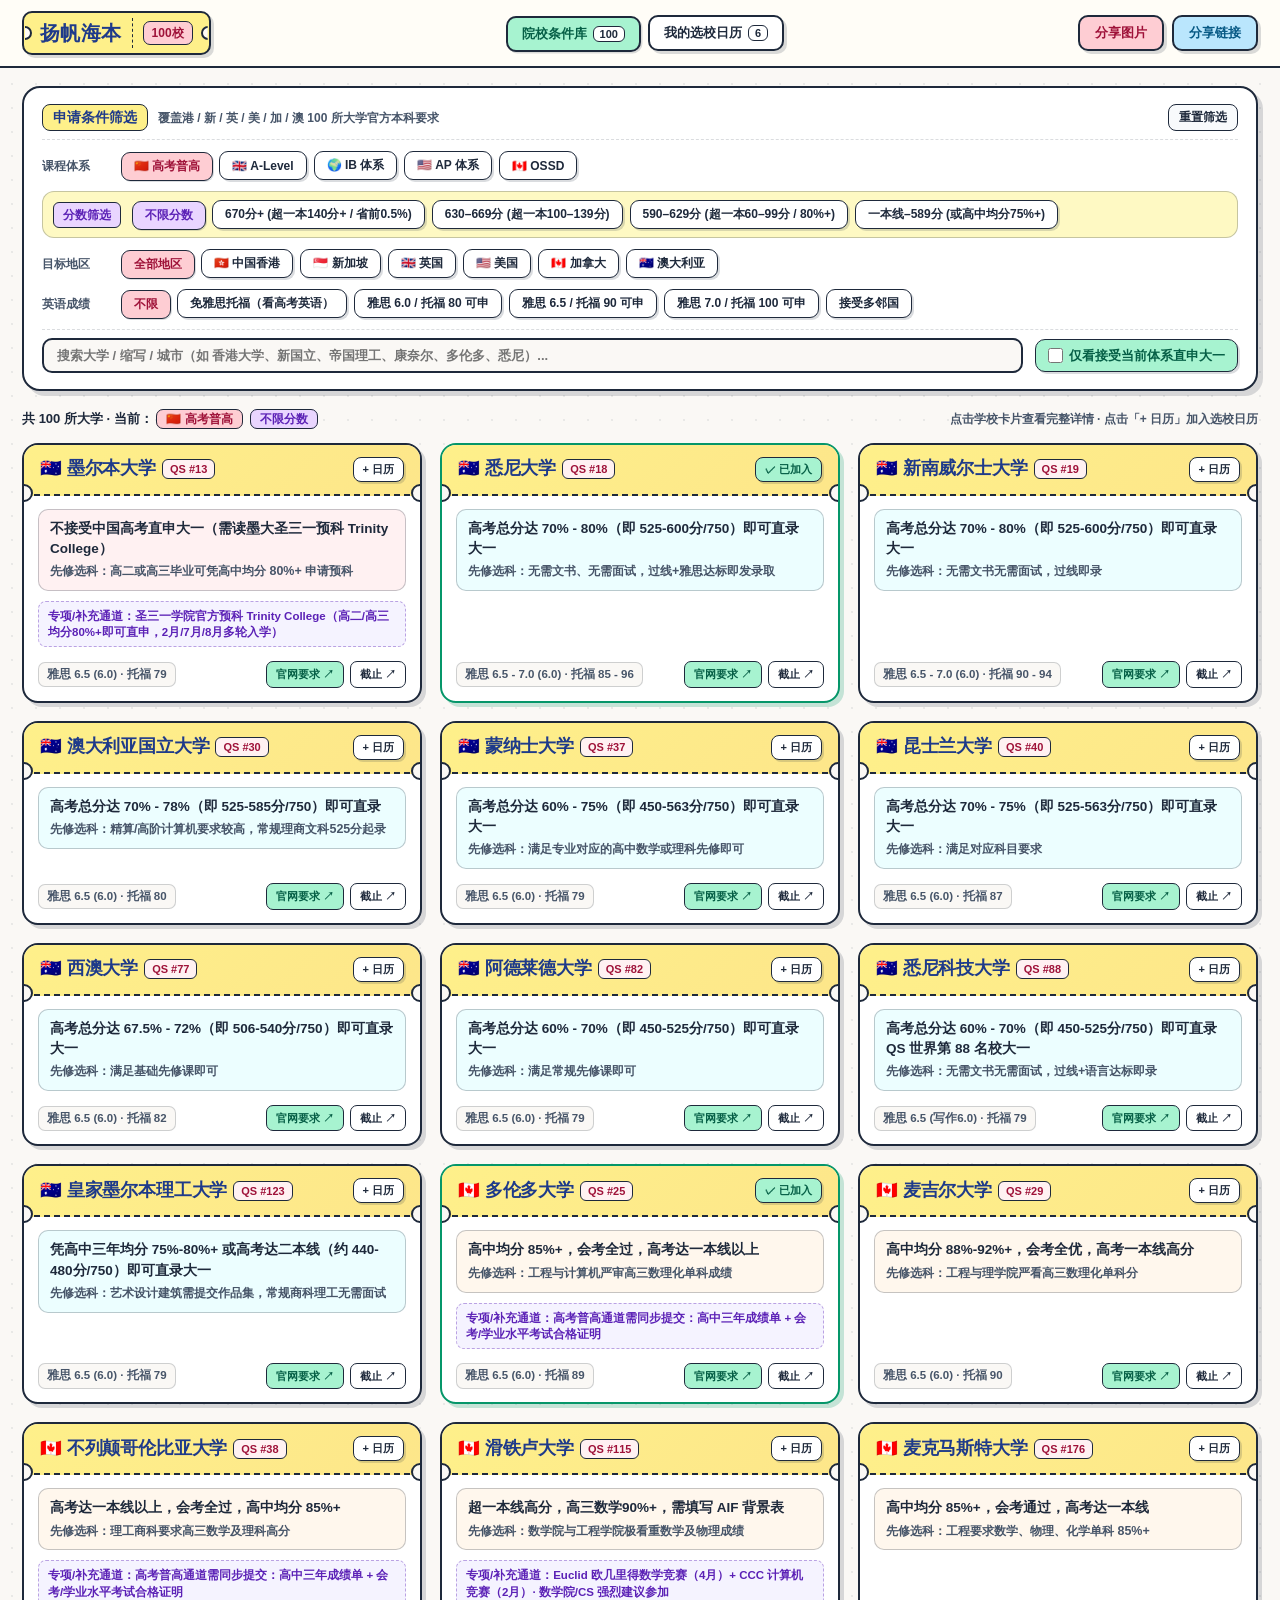
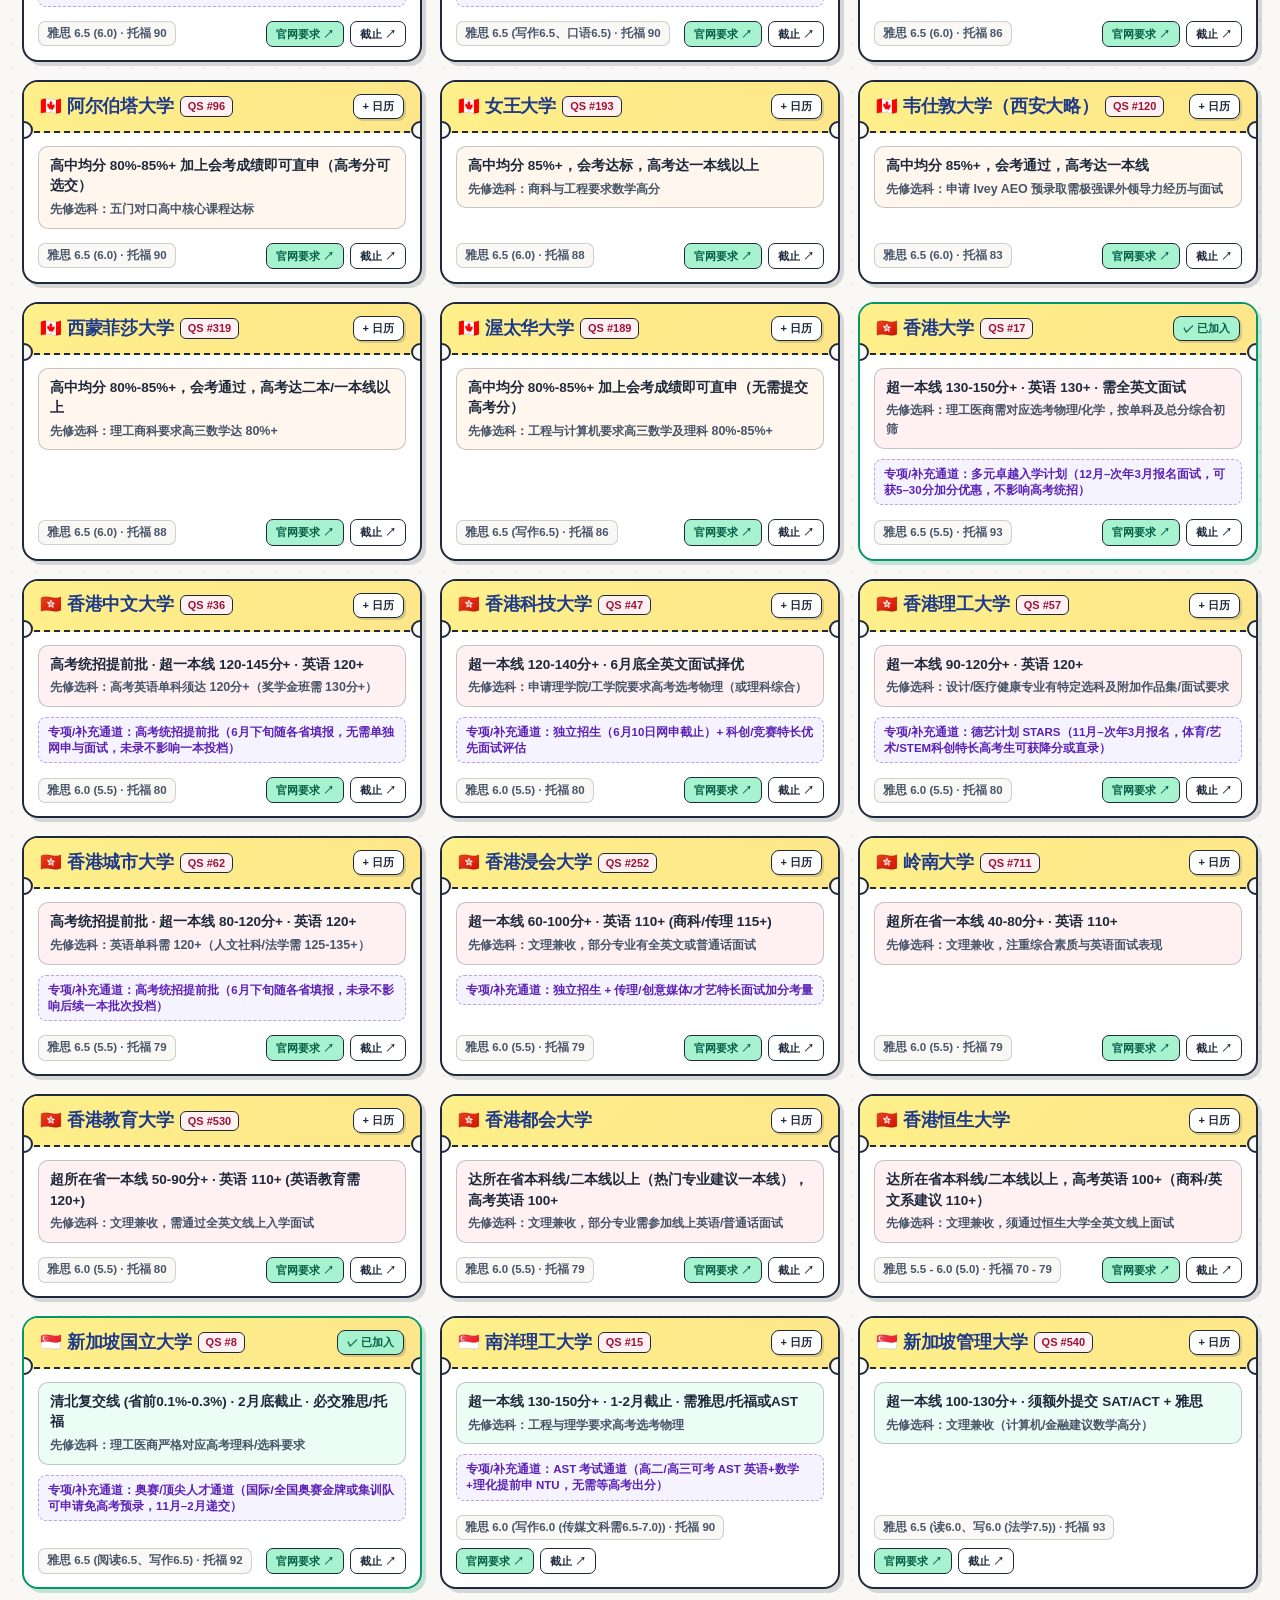
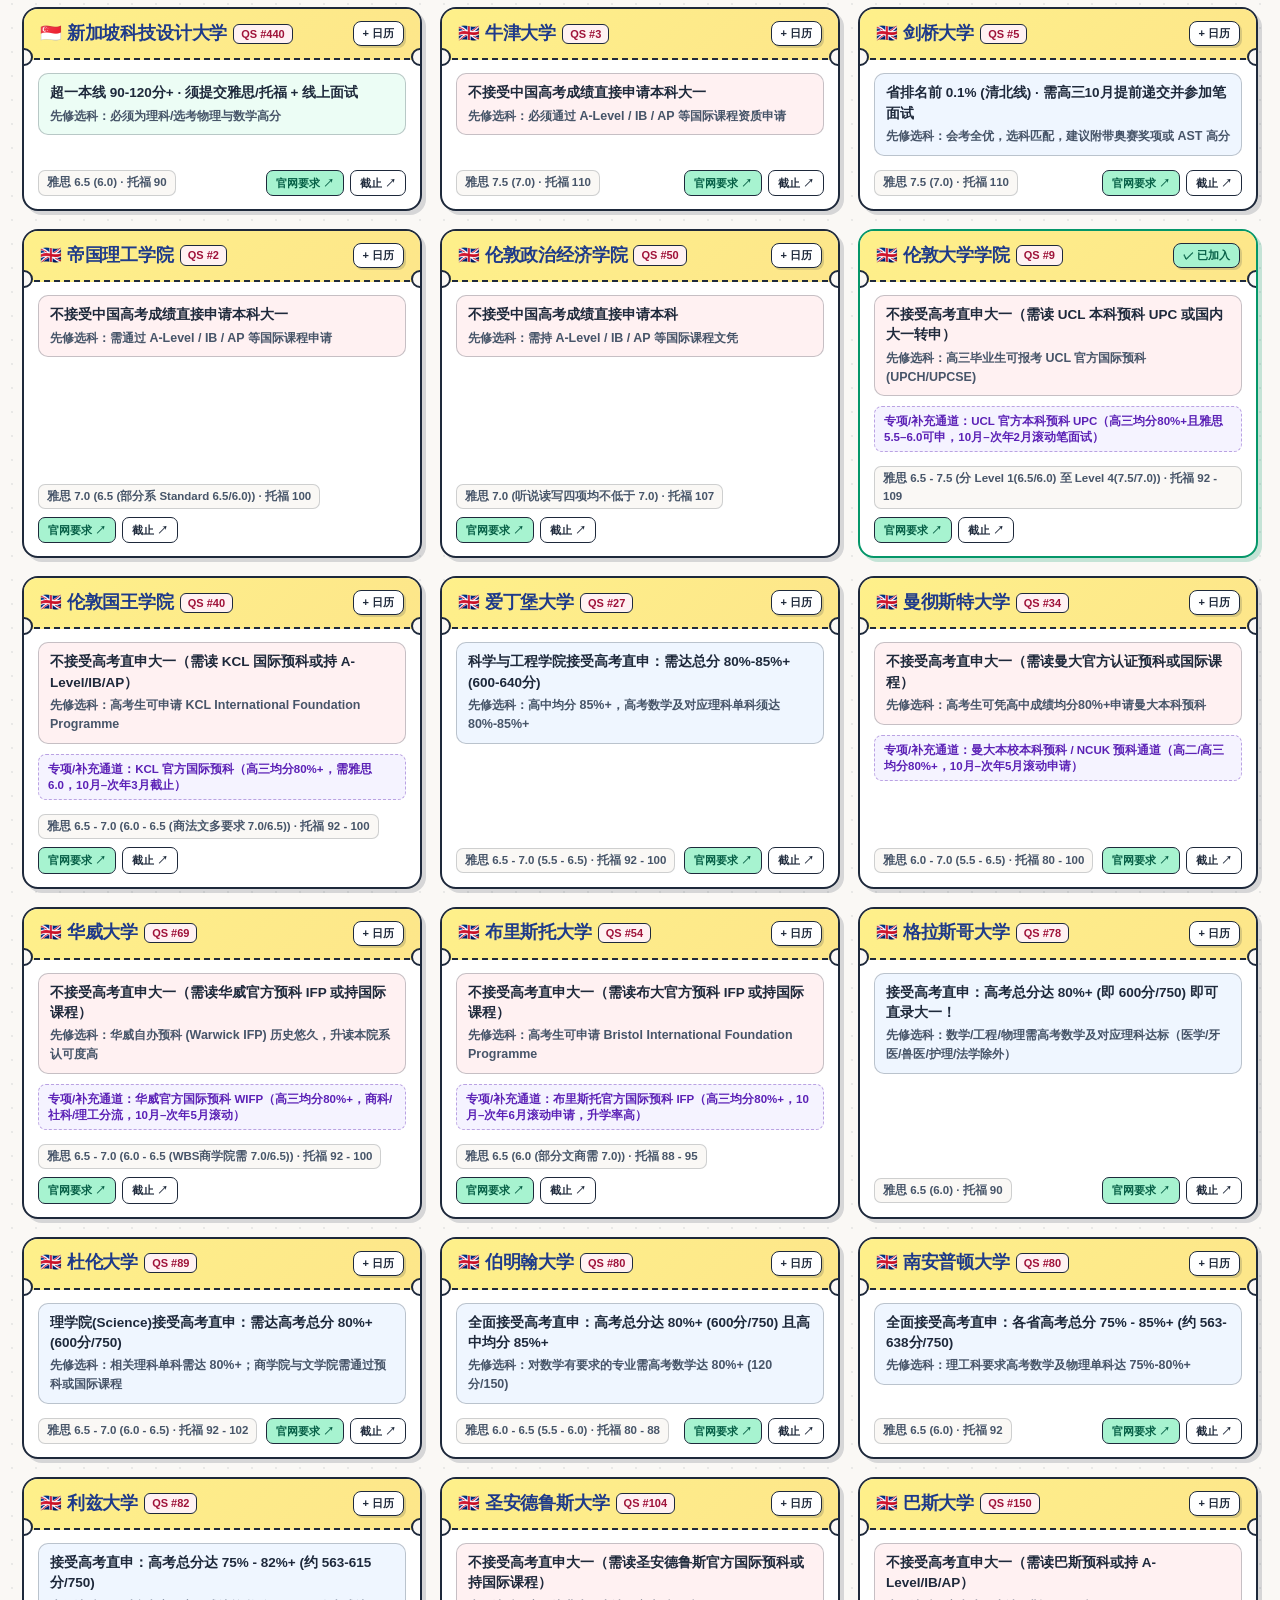
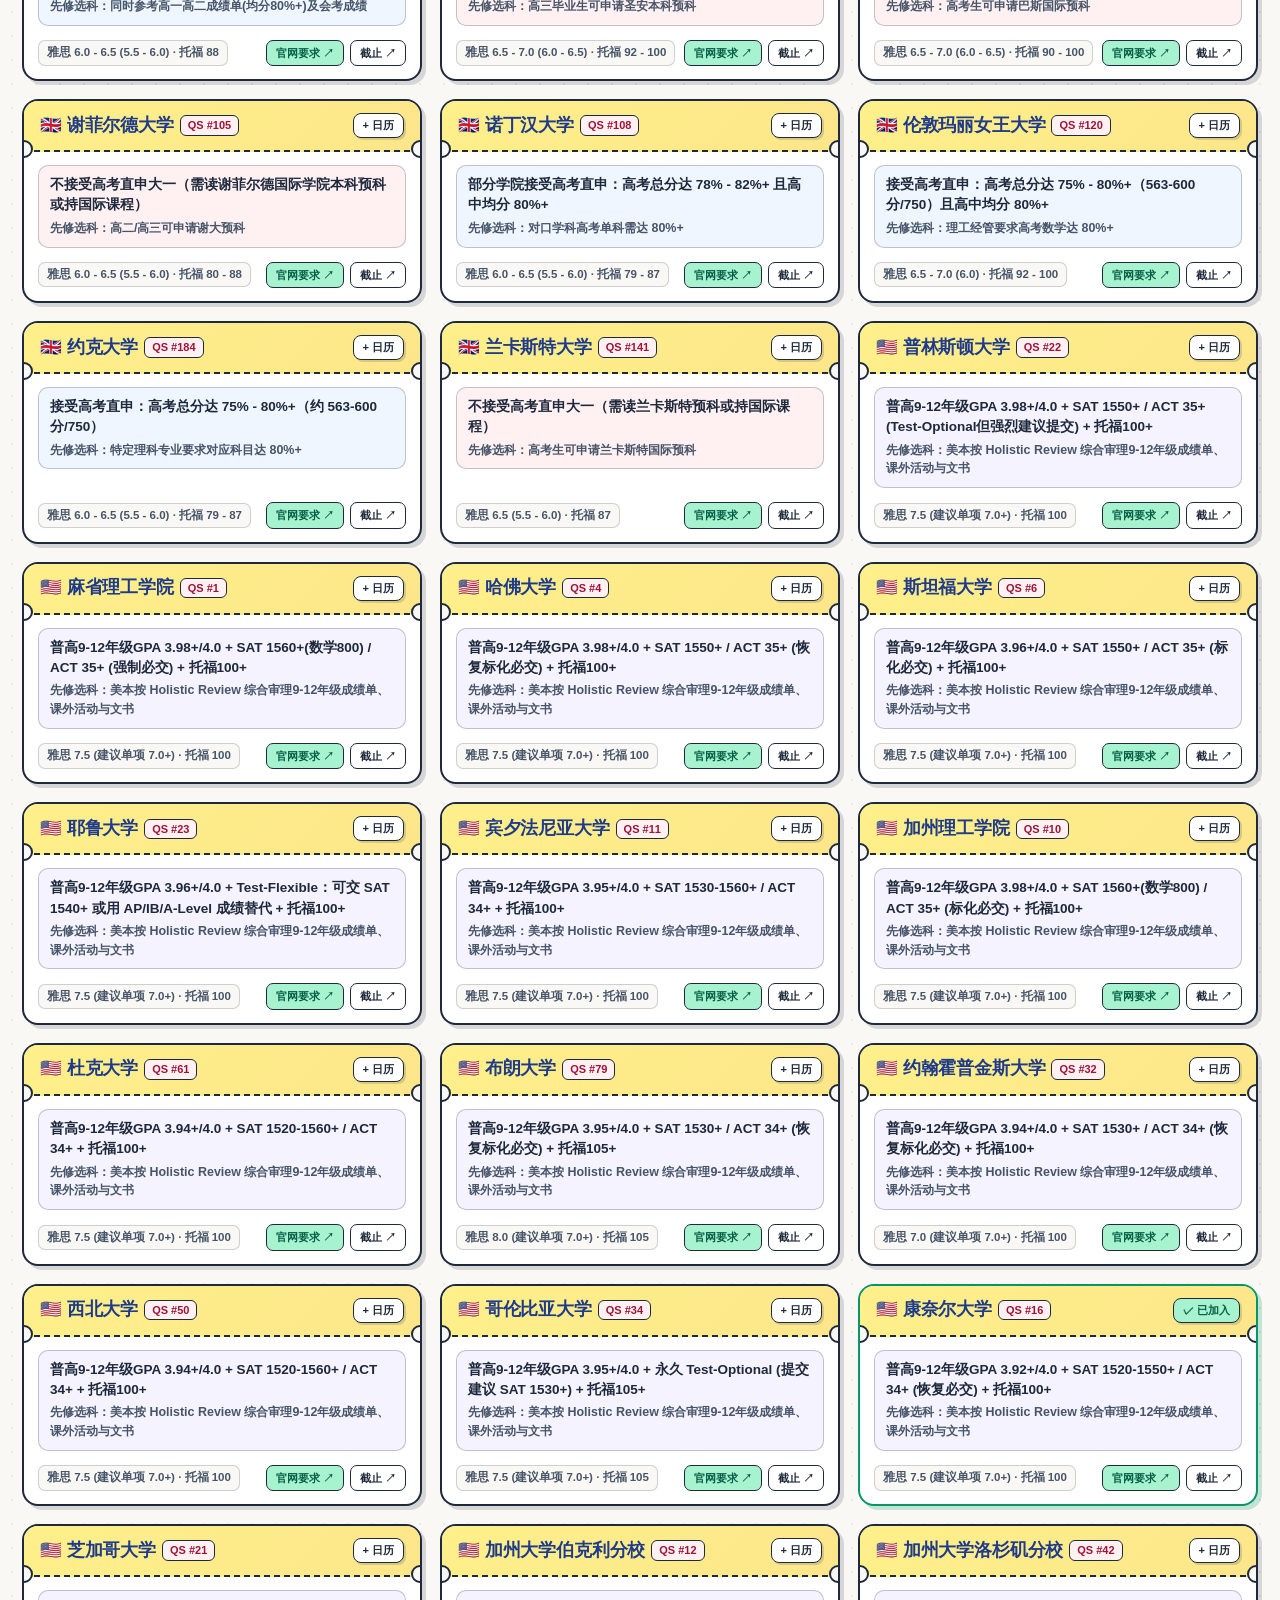
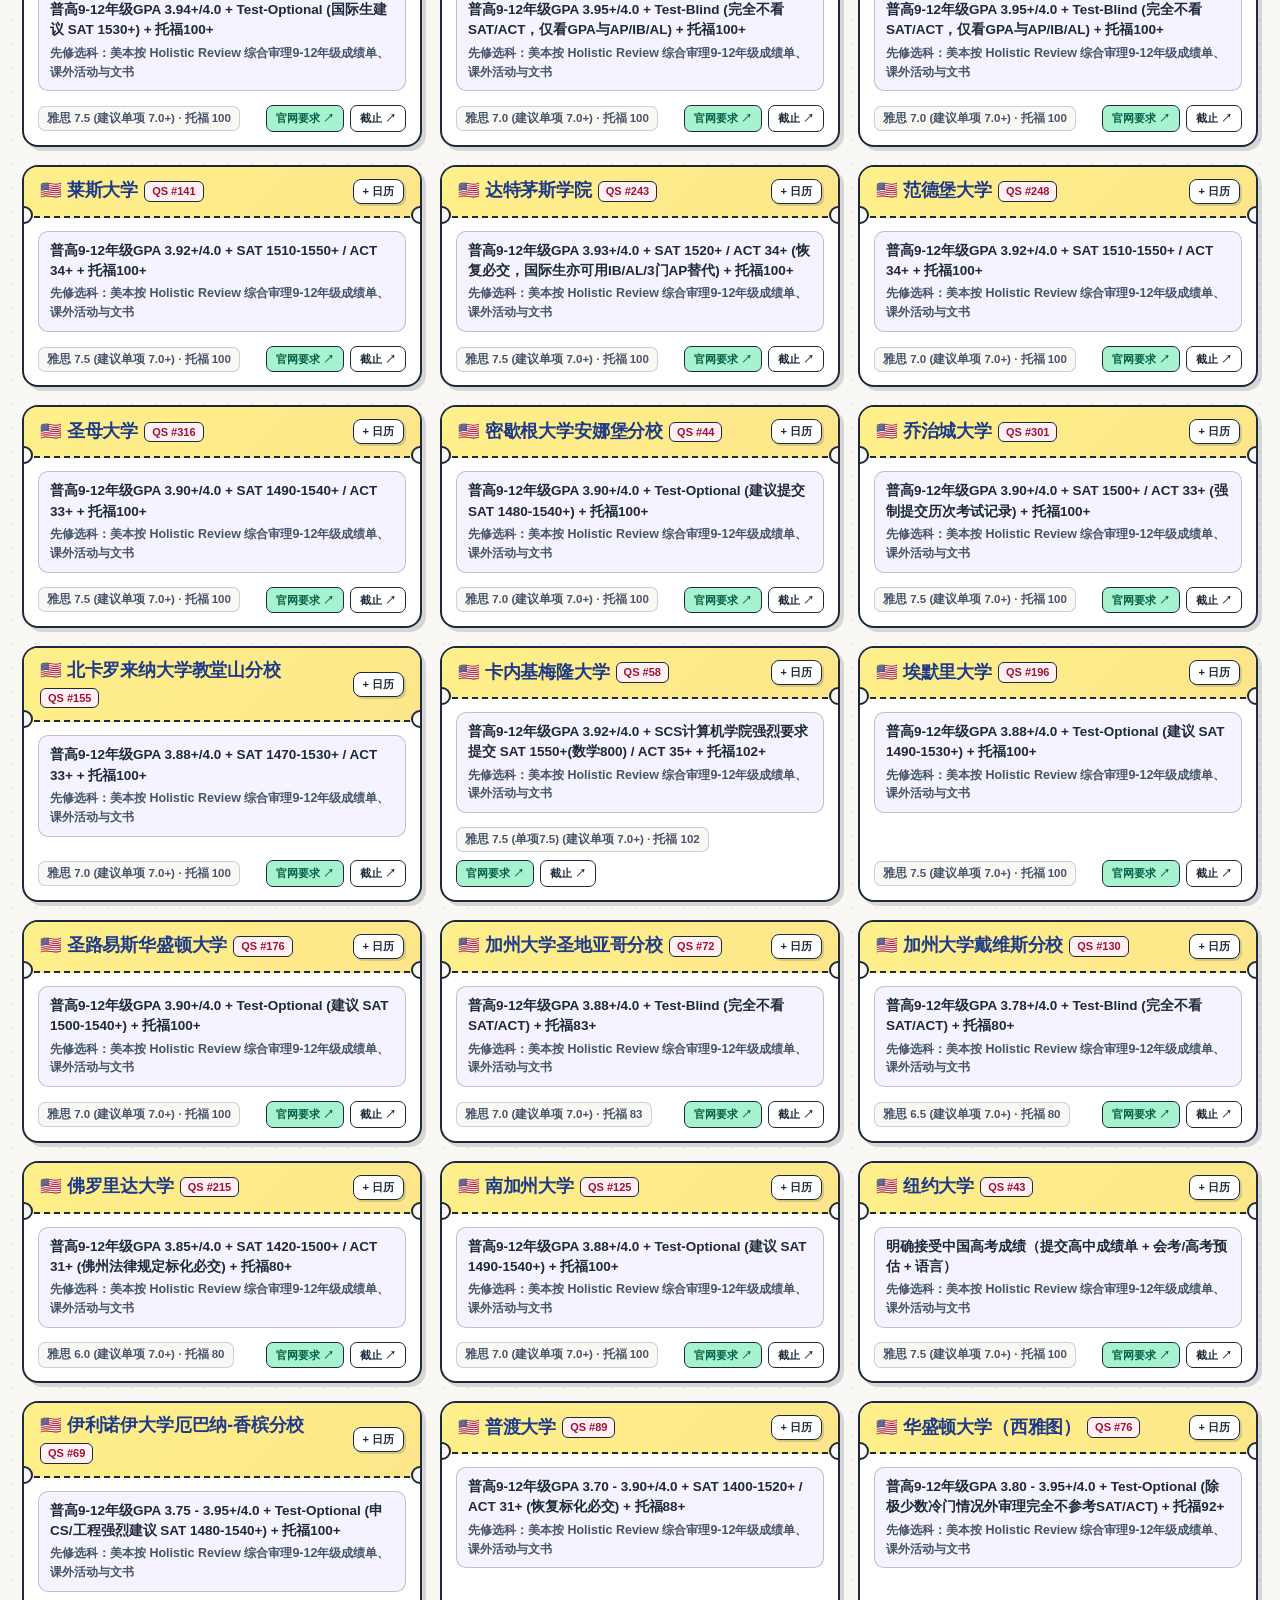
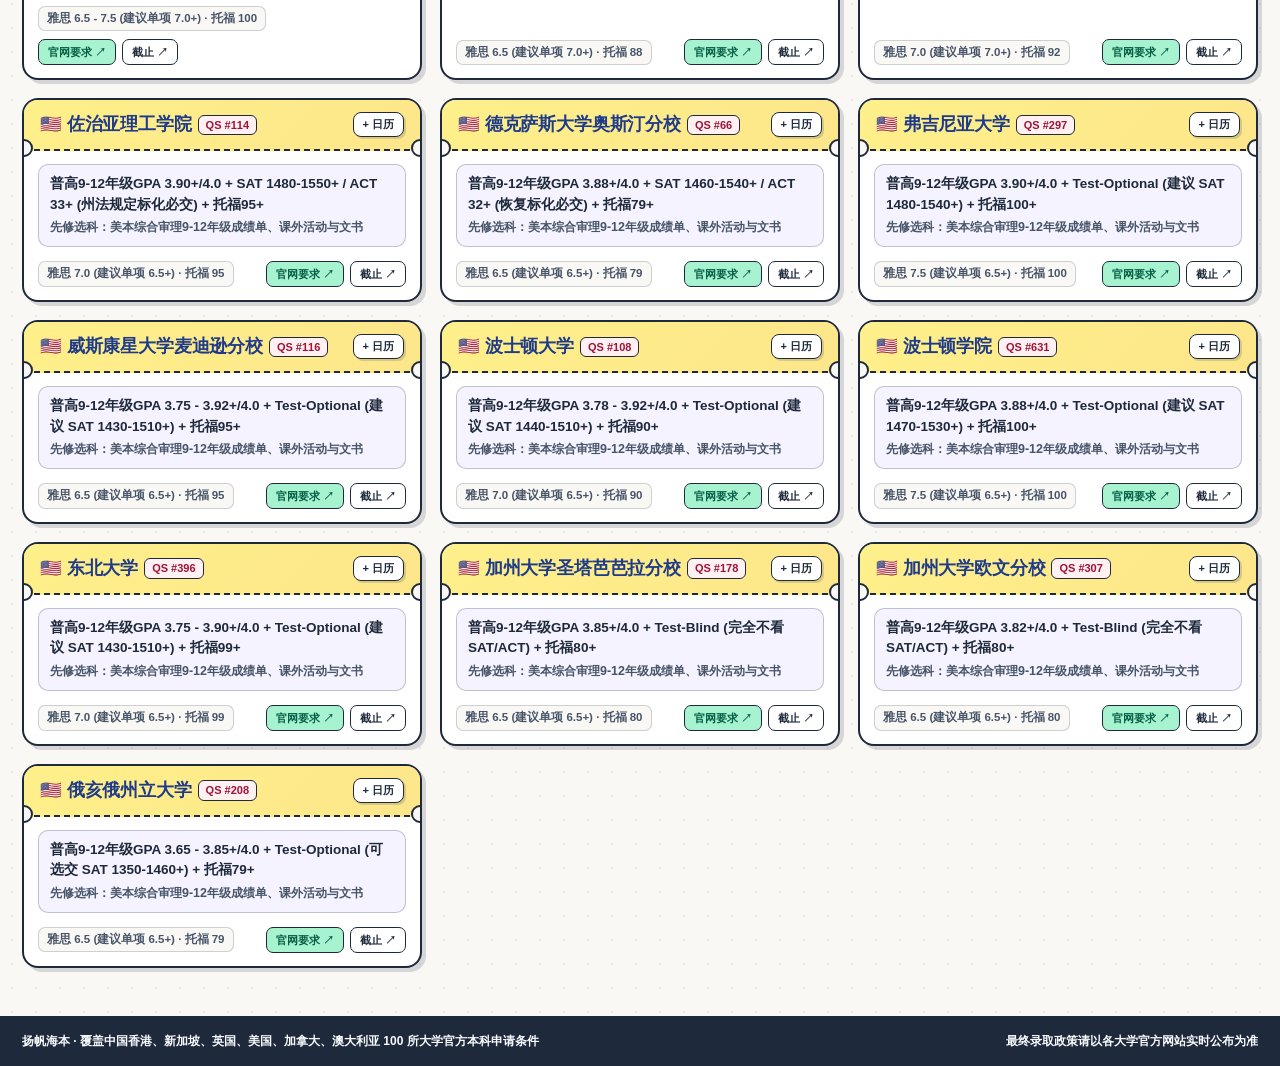
==== commit 1193a08d: "feat: refine 666 timeline nodes across all 100 schools (incl. full HKU Multi-faceted schedule) and a" ====
--- a/index.html
+++ b/index.html
@@ -54,7 +54,7 @@
         <div id="trackPillsContainer" class="pills-wrap">
           <button class="pill-btn active" data-track="gaokao" type="button">🇨🇳 高考普高</button>
           <button class="pill-btn" data-track="alevel" type="button">🇬🇧 A-Level</button>
-          <button class="pill-btn" data-track="ib" type="button">IB 体系</button>
+          <button class="pill-btn" data-track="ib" type="button">🌍 IB 体系</button>
           <button class="pill-btn" data-track="ap" type="button">🇺🇸 AP 体系</button>
           <button class="pill-btn" data-track="ossd" type="button">🇨🇦 OSSD</button>
         </div>
--- a/styles.css
+++ b/styles.css
@@ -607,6 +607,28 @@
   background: #FFF1F2;
 }
 
+.card-special-channel {
+  font-size: 11.5px;
+  font-weight: 700;
+  color: #5B21B6;
+  background: #F5F3FF;
+  border: 1.5px dashed rgba(91, 33, 182, 0.38);
+  border-radius: 8px;
+  padding: 6px 9px;
+  line-height: 1.4;
+}
+
+.detail-special-channel-box {
+  margin-top: 10px;
+  font-size: 13px;
+  font-weight: 700;
+  color: #5B21B6;
+  background: #F5F3FF;
+  border: 1.5px solid rgba(91, 33, 182, 0.45);
+  border-radius: 10px;
+  padding: 10px 13px;
+}
+
 .card-bottom-row {
   display: flex;
   justify-content: space-between;
